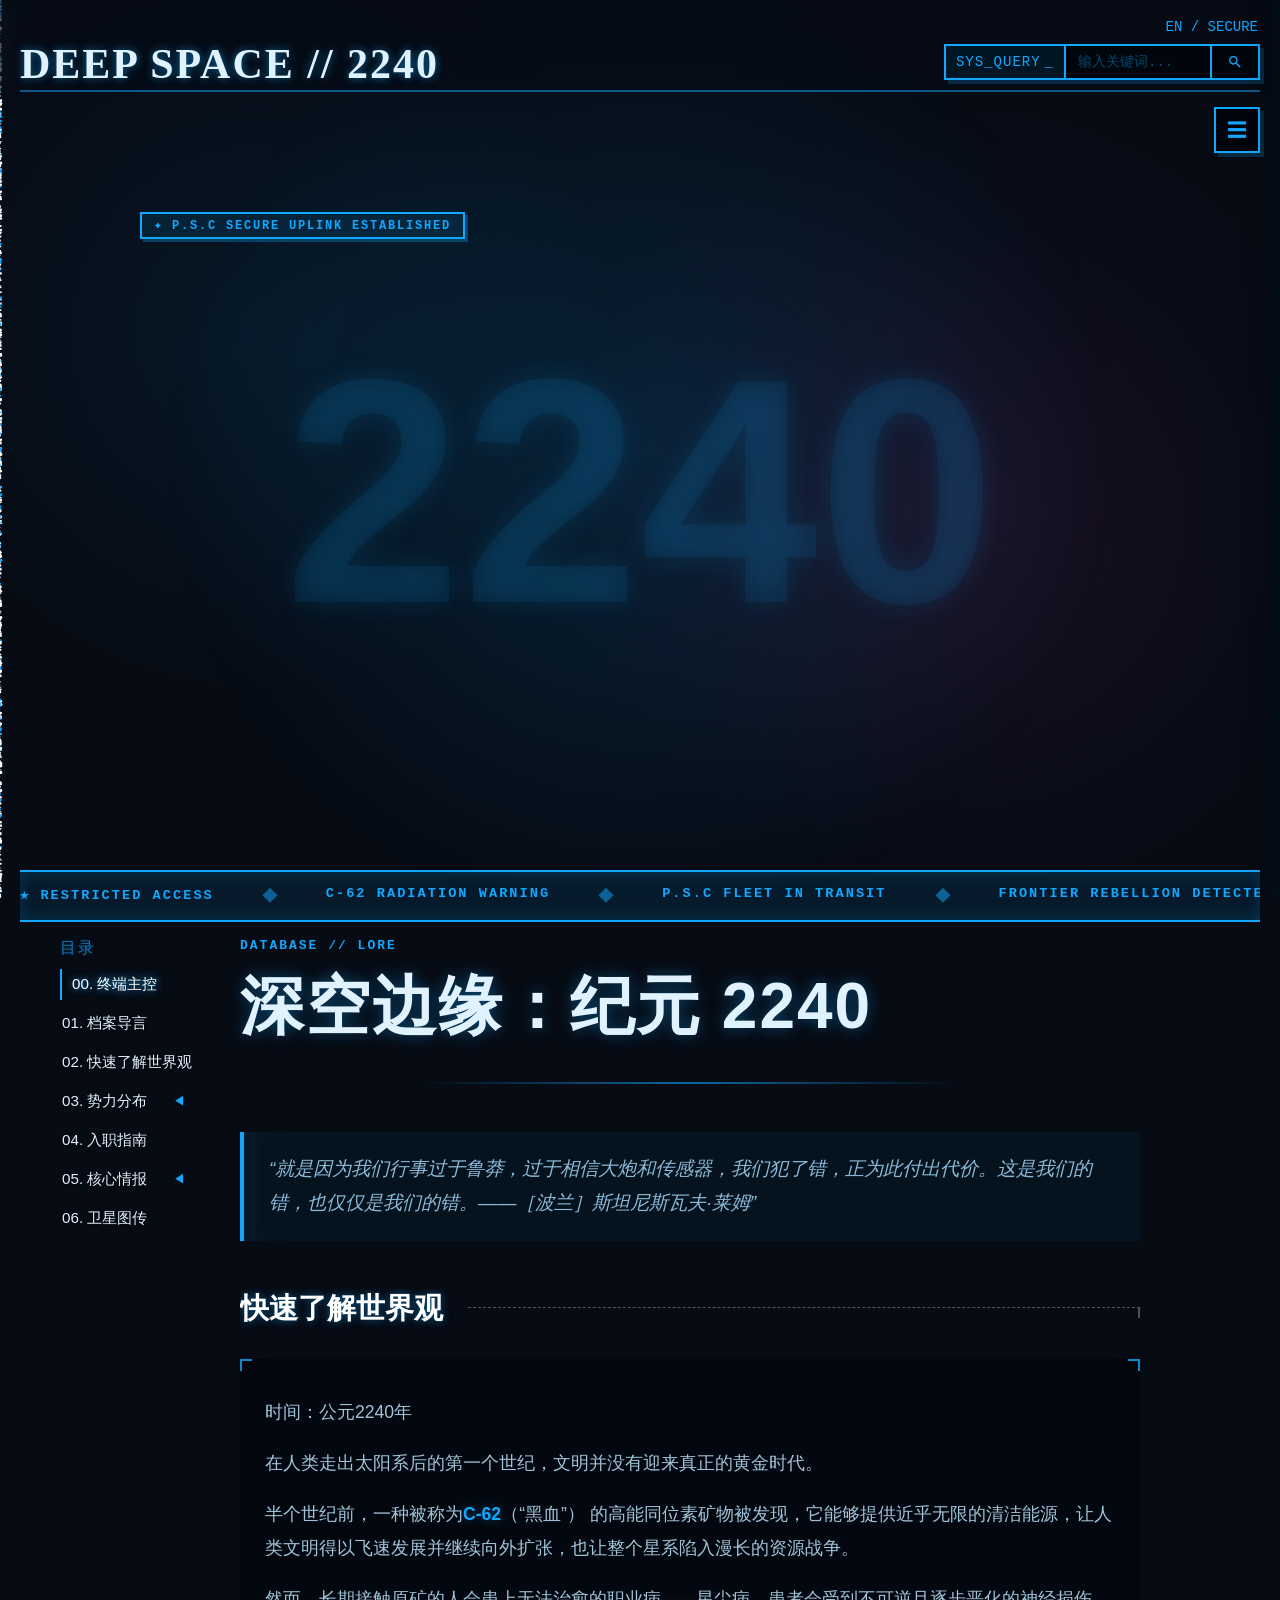
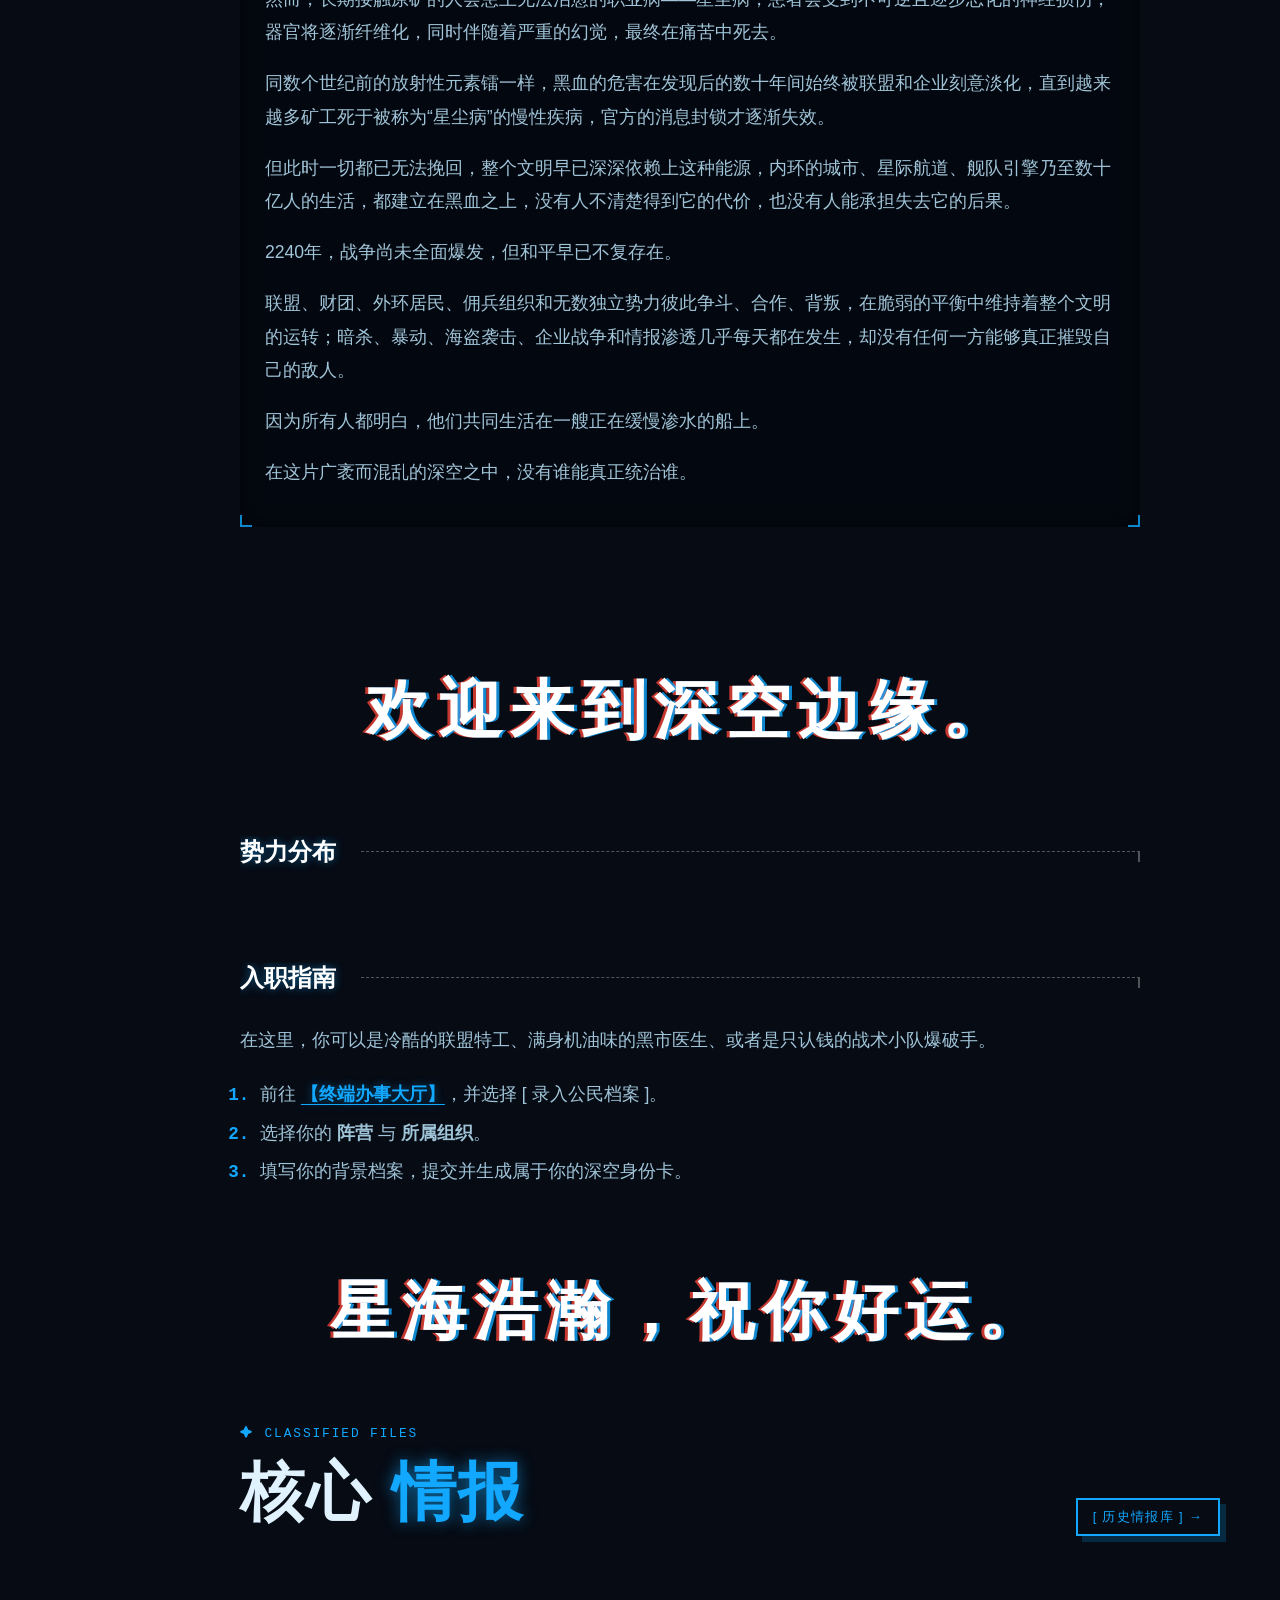
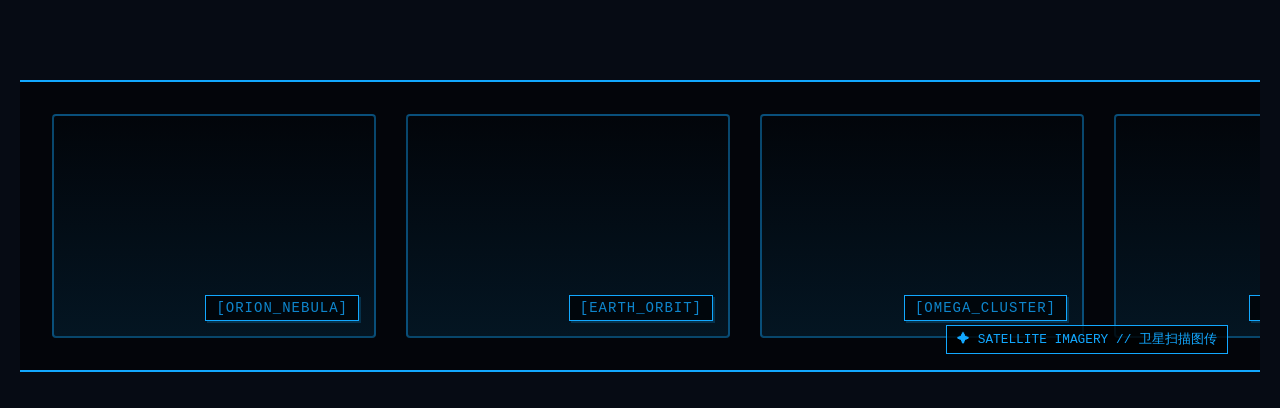
==== LagrangeBlindSpot.html @ 870eea3a "Update LagrangeBlindSpot.html" ====
<!DOCTYPE html>
<html lang="zh-CN">
<head>
    <meta charset="UTF-8">
    <meta name="viewport" content="width=device-width, initial-scale=1.0">
    <title>拉格朗日点盲区</title>

<link href="https://cdn.quilljs.com/1.3.6/quill.snow.css" rel="stylesheet">
<link href="https://cdnjs.cloudflare.com/ajax/libs/cropperjs/1.5.13/cropper.min.css" rel="stylesheet">



    <style>
        /* 基础页面设置（加入了科幻网格和径向渐变微光背景） */
        /* 基础页面设置 */
        body {
            background-color: #060b14; /* 极暗的深蓝兜底色 */
            /* 💥 删除了原本僵硬的线形网格背景 */
            
            color: #ffffff;
            font-family: "PingFang SC", "Microsoft YaHei", sans-serif;
            margin: 0;
            padding: 0;
            min-height: 100vh;
            box-sizing: border-box;
            position: relative;
            overflow-x: hidden; 
        }
        /* 💥 修复：限制右上角名字的最大宽度，防止挤破容器 */
        .nav-nickname {
            display: inline-block;
            max-width: 80px; /* 💥 电脑端从 120px 缩小到 80px，大约只显示 5 个中文字符 */
            overflow: hidden;
            text-overflow: ellipsis;
            white-space: nowrap;
            vertical-align: bottom;
        }
        @media (max-width: 768px) {
            .nav-nickname {
                max-width: 50px; /* 💥 手机端从 80px 缩小到 50px，大约只显示 3 个中文字符 */
            }
        }

        /* =========================================
           💥 全局动态弥散背景 (Pure CSS GPU Accelerated)
           ========================================= */
        .cyber-diffuse-bg {
            position: fixed;
            top: 0; left: 0; right: 0; bottom: 0;
            z-index: -10; /* 沉在最底层 */
            pointer-events: none; /* 防止阻挡点击 */
            overflow: hidden;
            background-color: #060b14; 
        }

        /* 弥散光球 1：赛博蓝 (左上角游走) */
        .cyber-diffuse-bg::before {
            content: '';
            position: absolute;
            top: -20%; left: -20%;
            width: 80vmax; height: 80vmax;
            /* 💥 亮度下调：0.15 -> 0.08，边缘收窄：60% -> 50% */
            background: radial-gradient(circle, rgba(18, 168, 255, 0.08) 0%, transparent 50%);
            animation: diffuse-float 8s ease-in-out infinite alternate;
        }

        /* 弥散光球 2：霓虹紫 (右下角游走) */
        .cyber-diffuse-bg::after {
            content: '';
            position: absolute;
            bottom: -20%; right: -20%;
            width: 90vmax; height: 90vmax;
            /* 💥 亮度下调：0.12 -> 0.06，边缘收窄：60% -> 50% */
            background: radial-gradient(circle, rgba(224, 64, 251, 0.06) 0%, transparent 50%);
            animation: diffuse-float-reverse 10s ease-in-out infinite alternate;
        }

        /* 弥散光球 3：警告红 (右上角游走) */
        .cyber-diffuse-orb {
            position: absolute;
            top: 10%; right: -10%;
            width: 70vmax; height: 70vmax;
            /* 💥 亮度下调：0.08 -> 0.04，边缘收窄：60% -> 50% */
            background: radial-gradient(circle, rgba(244, 67, 54, 0.04) 0%, transparent 50%);
            animation: diffuse-float-3 12s ease-in-out infinite alternate;
        }

        /* --- 💥 加速与大范围漂浮动画 --- */
        @keyframes diffuse-float {
            0% { transform: translate(0, 0) scale(1); }
            /* 扩大了 vw 和 vh 的位移距离，并且放大了 scale 缩放 */
            50% { transform: translate(25vw, 15vh) scale(1.3); }
            100% { transform: translate(-10vw, 30vh) scale(0.9); }
        }
        @keyframes diffuse-float-reverse {
            0% { transform: translate(0, 0) scale(1); }
            50% { transform: translate(-30vw, -15vh) scale(1.2); }
            100% { transform: translate(20vw, -25vh) scale(1.4); }
        }
        @keyframes diffuse-float-3 {
            0% { transform: translate(0, 0) scale(0.8); }
            50% { transform: translate(-40vw, 30vh) scale(1.5); }
            100% { transform: translate(-15vw, -20vh) scale(1.1); }
        }



        /* 💥 2. 修改：原本的 header */
        .header {
            display: flex;
            justify-content: space-between; 
            align-items: flex-end; 
            border-bottom: 2px solid rgba(18, 168, 255, 0.5);
            padding-bottom: 10px;
            margin-bottom: 0; 
        }

        /* 这是电脑端的发光标题！千万不要删掉它的字体和发光特效 */
        .group-name {
            font-size: 24px;
            font-weight: bold;
            letter-spacing: 2px;
            font-family: "Impact", "Kaiti", "STKaiti", serif;
            color: #e0f2fe;
            text-shadow: 0 0 8px rgba(18,168,255,0.6);
        }

        .header-right {
            display: flex;
            flex-direction: column;
            align-items: flex-end;  
            gap: 5px;
        }

        /* 💥 修改：右上角身份状态栏 (拆分文本与按钮) */
        .lang-text {
            font-size: 14px;
            line-height: 1;
            padding-right: 2px;
            color: #12a8ff; 
            font-family: monospace;
            display: flex;
            align-items: center;
            gap: 10px; /* 文字和按钮之间的间距 */
        }

        /* 身份文本：允许选中，且点一下自动全选！ */
        .op-key-text {
            cursor: text;
            user-select: all; /* 💥 黑科技：鼠标点一下，整段文字自动高亮选中，直接 Ctrl+C 即可 */
            -webkit-user-select: all;
        }

        /* 专属注销按钮 */
        .logout-btn {
            cursor: pointer;
            color: #12a8ff;
            transition: all 0.2s;
            font-weight: bold;
        }

        /* 悬停时变红发光 */
        .logout-btn:hover {
            color: #f44336;
            text-shadow: 0 0 8px rgba(244, 67, 54, 0.6);
        }

        /* 💥 1. 修改：顶部导航栏包装盒 (提升通透感) */
        .top-nav-wrapper {
            position: sticky;
            top: 0;
            z-index: 85;
            
            /* 💥 重点：把透明度从 0.85 降到了 0.4，颜色稍微带一点点极暗的蓝 */
            background: rgba(6, 11, 20, 0.4); 
            
            /* 模糊度稍微加大到 15px，保证背景变透明后，透上来的文字会被完美糊掉，不影响标题阅读 */
            backdrop-filter: blur(15px);
            -webkit-backdrop-filter: blur(15px);
            
            margin: -20px -20px 20px -20px; 
            padding: 20px 20px 0 20px; 
        }

        /* =========================================
           战术搜索终端 (Cyber-Brutalism Search Bar)
           ========================================= */
        .search-group {
            display: flex;
            align-items: stretch; /* 让内部元素等高 */
            background: rgba(0, 5, 10, 0.8);
            border: 2px solid #12a8ff;
            /* 粗野主义硬边阴影 */
            box-shadow: 4px 4px 0 rgba(18, 168, 255, 0.2);
            transition: all 0.3s cubic-bezier(0.4, 0, 0.2, 1);
            position: relative;
            margin-top: 5px;
        }

        /* 当输入框被点击聚焦时，整个搜索框产生物理按压/浮起感 */
        .search-group:focus-within {
            box-shadow: 6px 6px 0 rgba(18, 168, 255, 0.6);
            transform: translate(-2px, -2px);
            border-color: #e0f2fe;
        }

        /* 终端命令行前缀 */
        .search-prefix {
            display: flex;
            align-items: center;
            padding: 0 10px;
            background: rgba(18, 168, 255, 0.1);
            color: #12a8ff;
            font-family: "Impact", monospace;
            font-size: 14px;
            letter-spacing: 1px;
            border-right: 2px solid #12a8ff;
            user-select: none;
        }

        /* 闪烁的光标特效 */
        .blink-cursor {
            animation: blink 1s step-end infinite;
            margin-left: 4px;
        }
        @keyframes blink { 50% { opacity: 0; } }

        /* 输入框本体 */
        .search-input {
            background: transparent;
            border: none;
            color: #e0f2fe;
            width: 120px; /* 默认宽度 */
            padding: 8px 12px;
            font-family: monospace;
            font-size: 14px;
            outline: none;
            transition: width 0.4s cubic-bezier(0.4, 0, 0.2, 1);
        }

        .search-input::placeholder {
            color: rgba(18, 168, 255, 0.4);
        }

        /* 核心交互：聚焦时输入框自动伸长，展现出“准备录入”的战术感 */
        .search-input:focus {
            width: 220px; 
        }

        /* 搜索按钮 */
        .search-btn {
            background: transparent;
            border: none;
            border-left: 2px solid #12a8ff;
            color: #12a8ff;
            display: flex;
            align-items: center;
            gap: 6px;
            padding: 0 15px;
            cursor: pointer;
            font-family: "Impact", sans-serif;
            font-size: 14px;
            letter-spacing: 1px;
            transition: all 0.2s;
        }

        .search-btn svg {
            width: 16px;
            height: 16px;
            fill: #12a8ff;
            transition: transform 0.3s;
        }

        /* 悬浮时强烈的反色效果 */
        .search-btn:hover {
            background: #12a8ff;
            color: #060b14;
        }

        .search-btn:hover svg {
            fill: #060b14;
            transform: scale(1.1) rotate(90deg); /* 图标微动效 */
        }

        /* ─── 搜索报错时的红光警报状态 ─── */
        .search-error {
            border-color: #f44336 !important;
            box-shadow: 4px 4px 0 rgba(244, 67, 54, 0.5) !important;
            animation: shake 0.4s ease-in-out;
        }
        .search-error .search-prefix {
            background: rgba(244, 67, 54, 0.1);
            color: #f44336;
            border-right-color: #f44336;
        }
        .search-error .search-btn {
            border-left-color: #f44336;
            color: #f44336;
        }
        .search-error .search-btn svg { fill: #f44336; }

        /* 💥 3. 修改：方形悬浮菜单按钮 */
        .floating-menu-btn {
            position: absolute;
            top: calc(100% + 15px); /* 悬浮在毛玻璃下方 15px 处 */
            right: 20px; /* 和搜索框完美右对齐 */
            width: 42px;
            height: 42px;
            background: rgba(0, 5, 10, 0.85);
            border: 2px solid #12a8ff;
            color: #12a8ff;
            font-size: 20px;
            display: flex;
            justify-content: center;
            align-items: center;
            cursor: pointer;
            backdrop-filter: blur(8px);
            /* 粗野主义硬边阴影，和上面的搜索框保持统一风格！ */
            box-shadow: 4px 4px 0 rgba(18, 168, 255, 0.2);
            transition: all 0.2s cubic-bezier(0.4, 0, 0.2, 1);
        }

        /* 悬停时的物理按压感 */
        .floating-menu-btn:hover {
            background: #12a8ff;
            color: #060b14;
            transform: translate(-2px, -2px);
            box-shadow: 6px 6px 0 rgba(18, 168, 255, 0.6);
        }

        /* ─── 战术下拉检索菜单 ─── */
        .search-dropdown {
            position: absolute;
            top: calc(100% + 10px); /* 位于搜索框正下方 */
            right: 0; /* 右对齐 */
            width: 320px;
            background: rgba(0, 5, 10, 0.95);
            border: 2px solid #12a8ff;
            box-shadow: 6px 6px 0 rgba(18, 168, 255, 0.3);
            backdrop-filter: blur(10px);
            z-index: 1000;
            display: none; /* 默认隐藏 */
            flex-direction: column;
            max-height: 350px;
            overflow-y: auto;
        }

        /* 激活时显示并带有下拉动画 */
        .search-dropdown.active {
            display: flex;
            animation: slideDown 0.2s cubic-bezier(0.4, 0, 0.2, 1);
        }

        @keyframes slideDown {
            from { opacity: 0; transform: translateY(-10px); }
            to { opacity: 1; transform: translateY(0); }
        }

        /* 下拉菜单项 */
        .dropdown-item {
            padding: 12px 15px;
            border-bottom: 1px solid rgba(18, 168, 255, 0.2);
            cursor: pointer;
            display: flex;
            flex-direction: column;
            gap: 5px;
            transition: all 0.2s;
            position: relative;
            overflow: hidden;
            flex-shrink: 0; /* 💥 核心修复：防止搜索结果过多时被强行挤压高度 */
        }

        .dropdown-item:last-child {
            border-bottom: none;
        }

        /* 悬停时的战术锁定动效 */
        .dropdown-item:hover {
            background: rgba(18, 168, 255, 0.15);
            padding-left: 25px; /* 向右缩进 */
            border-left: 4px solid #12a8ff;
        }

        .dropdown-title {
            font-family: "PingFang SC", "Microsoft YaHei", sans-serif;
            font-size: 15px;
            font-weight: bold;
            color: #e0f2fe;
            text-shadow: 0 0 5px rgba(18,168,255,0.3);
        }

        .dropdown-tag {
            font-family: monospace;
            font-size: 12px;
            color: #12a8ff;
        }

        /* 自定义下拉框滚动条 */
        .search-dropdown::-webkit-scrollbar { width: 6px; }
        .search-dropdown::-webkit-scrollbar-track { background: rgba(0,0,0,0.5); }
        .search-dropdown::-webkit-scrollbar-thumb { background: #12a8ff; }

        /* --- 核心控制：界面的显示与隐藏 --- */
        .view-panel {
            display: none; 
            flex-grow: 1;
            animation: fadeIn 0.3s ease-in-out;
            
            /* 侧边栏打开时的后推过渡动画 */
            transition: transform 0.4s cubic-bezier(0.22, 1, 0.36, 1), opacity 0.4s ease;
            transform-origin: top center; 
            
            /* 💥 修复：删掉 backface-visibility 和 transform-style */
            /* 彻底解除层叠上下文结界，让手机端悬浮球逃出来！ */
        }

        /* 🔷 科幻解密加载动画 */
@keyframes scanline {
    0% { top: -10%; }
    100% { top: 110%; }
}
@keyframes glitch-flash {
    0%, 100% { opacity: 1; clip-path: none; }
    20% { opacity: 0.7; clip-path: inset(30% 0 50% 0); transform: translateX(-4px); }
    40% { opacity: 0.9; clip-path: inset(60% 0 10% 0); transform: translateX(4px); }
    60% { opacity: 0.6; clip-path: inset(10% 0 70% 0); transform: translateX(-2px); }
    80% { opacity: 1; clip-path: none; transform: translateX(0); }
}
@keyframes decode-in {
    0%   { opacity: 0; transform: translateY(18px) scaleY(1.04); filter: blur(6px) brightness(2); }
    40%  { opacity: 0.7; filter: blur(1px) brightness(1.3); }
    100% { opacity: 1; transform: translateY(0) scaleY(1); filter: blur(0) brightness(1); }
}
#article-decode-overlay {
    position: fixed;
    inset: 0;
    z-index: 200;
    background: #060b14;
    display: flex;
    flex-direction: column;
    align-items: center;
    justify-content: center;
    pointer-events: none;
    opacity: 0;
    transition: opacity 0.25s ease;
}
#article-decode-overlay.visible {
    opacity: 1;
    pointer-events: all;
}
#article-decode-overlay .decode-bar {
    width: 280px;
    height: 2px;
    background: rgba(18,168,255,0.15);
    margin-top: 28px;
    position: relative;
    overflow: hidden;
}
#article-decode-overlay .decode-bar::after {
    content: '';
    position: absolute;
    left: 0; top: 0; height: 100%;
    width: 60%;
    background: linear-gradient(90deg, transparent, #12a8ff, transparent);
    animation: ticker-scroll 0.9s linear infinite;
}
#article-decode-overlay .decode-label {
    font-family: monospace;
    font-size: 13px;
    color: #12a8ff;
    letter-spacing: 3px;
    margin-top: 16px;
    animation: blink 1s step-end infinite;
}
#article-decode-overlay .decode-title-ghost {
    font-family: "Impact", sans-serif;
    font-size: clamp(1.5rem, 4vw, 2.8rem);
    color: #12a8ff;
    letter-spacing: 3px;
    text-transform: uppercase;
    text-shadow: 0 0 20px #12a8ff;
    animation: glitch-flash 0.6s steps(1) infinite;
    max-width: 80vw;
    text-align: center;
    word-break: break-all;
}
#articleView.active .article-page-content,
#logReaderView.active #logReaderContent {
    animation: decode-in 0.5s cubic-bezier(0.22,1,0.36,1) both;
}

       /* 统一所有视图面板的布局，防止内部元素（如3D隧道）被挤压 */
        .view-panel.active {
            display: block; 
            width: 100%;
        }

        /* 主界面文字 */
        .vertical-text {
            writing-mode: vertical-rl; 
            text-orientation: upright; 
            font-size: 56px;
            font-family: "Kaiti", "STKaiti", serif; 
            letter-spacing: 15px; 
            text-shadow: 0 0 15px rgba(18,168,255,0.6);
        }

        .placeholder-text {
            width: 100%;
            text-align: center;
        }
        
        /* ！！！原作者亮亮的科幻发光字体样式！！！ */
        .neon-title {
            font-family: "Impact", "Arial Black", sans-serif;
            font-size: 32px;
            color: #ffffff;
            margin: 0 0 10px 0;
            letter-spacing: 2px;
            text-transform: uppercase;
            /* 核心发光特效 */
            text-shadow: 
                0 0 5px #fff,
                0 0 10px #12a8ff,
                0 0 20px #12a8ff,
                0 0 40px #12a8ff,
                0 0 80px #12a8ff;
        }

        .placeholder-text h3 {
            color: #12a8ff;
            letter-spacing: 2px;
        }
        .placeholder-text p {
            color: #8bb9d6;
            font-size: 14px;
        }

        

.wiki-list {
    list-style: none;
    padding: 0;
    margin: 0;
    display: flex;
    flex-direction: column;
    gap: 4px;
}

/* 统一按钮基础样式 */
.wiki-item-btn {
    background: rgba(18,168,255,0.05);
    border: 1px solid rgba(18,168,255,0.4);
    color: #12a8ff;
    padding: 12px 15px;
    text-align: left;
    font-size: 20px;
    border-radius: 0;
    cursor: pointer;
    transition: all 0.25s ease;
    width: 100%;
    font-family: "PingFang SC", sans-serif;
    letter-spacing: 1px;
    position: relative;
    overflow: hidden;
}
.wiki-item-btn::after {
    content: '';
    position: absolute;
    left: 0; top: 0;
    width: 0; height: 100%;
    background: rgba(18,168,255,0.08);
    transition: width 0.3s ease;
    z-index: 0;
}
.wiki-item-btn:hover::after { width: 100%; }
.wiki-item-btn:hover {
    background-color: rgba(18,168,255,0.15);
    box-shadow: 0 0 12px rgba(18,168,255,0.4), inset 0 0 8px rgba(18,168,255,0.05);
    border-color: #12a8ff;
    text-shadow: 0 0 8px rgba(18,168,255,0.9);
    letter-spacing: 2px;
}

/* 各导航项颜色主题 */
.wiki-item-btn[data-target="mainView"]    { --nav-color: #12a8ff; }
.wiki-item-btn[data-target="worldView"]   { --nav-color: #12a8ff; }
.wiki-item-btn[data-target="storyView"]   { --nav-color: #e040fb; }
.wiki-item-btn[data-target="queueView"]   { --nav-color: #ffeb3b; }
.wiki-item-btn[data-target="logView"]     { --nav-color: #12a8ff; }
.wiki-item-btn[data-target="profileView"] { --nav-color: #00e5ff; }
.wiki-item-btn[data-target="forumView"]   { --nav-color: #4caf50; }
.wiki-item-btn[data-target="adminView"]   { --nav-color: #f44336; }


/* 管理员按钮顶部分隔 */
#adminMenuWrapper {
    margin-top: 20px;
    padding-top: 16px;
    border-top: 1px solid rgba(244,67,54,0.2);
}

        /* =========================================
           新版主界面 (赛博粗野主义风格参考 CLAY CLUB)
           ========================================= */
        #mainView.active {
            display: block; /* 覆盖原本的 flex */
            width: 100%;
            padding: 0;
        }

        /* ─── 1. HERO SECTION 英雄区 ─── */
        .hero-section {
            position: relative;
            min-height: 70vh;
            display: flex;
            flex-direction: column;
            justify-content: center;
            padding: 4rem 2rem;
            border-bottom: 2px solid #12a8ff;
            overflow: hidden;
        }

        .hero-content {
            position: relative;
            z-index: 3;
            max-width: 1000px;
            margin: 0 auto;
            width: 100%;
        }

        .hero-chip {
            display: inline-block;
            border: 2px solid #12a8ff;
            padding: 4px 12px;
            font-size: 0.75rem;
            font-family: monospace;
            font-weight: bold;
            letter-spacing: 0.15em;
            background: rgba(18, 168, 255, 0.1);
            color: #12a8ff;
            margin-bottom: 1.5rem;
            box-shadow: 3px 3px 0 rgba(18, 168, 255, 0.3);
        }

        .hero-title {
            font-family: "Impact", "Arial Black", sans-serif;
            font-size: clamp(3.5rem, 8vw, 7rem);
            line-height: 0.95;
            letter-spacing: 2px;
            margin: 0;
            text-transform: uppercase;
        }

        .hero-title .fill {
            display: block;
            color: #e0f2fe;
            text-shadow: 0 0 20px rgba(18, 168, 255, 0.6);
        }

        .hero-title .stroke {
            display: block;
            -webkit-text-stroke: 2px #12a8ff;
            color: transparent;
            text-shadow: none;
        }

        .hero-title .cyber-fill {
            display: block;
            color: #12a8ff;
            text-shadow: 0 0 10px #12a8ff;
        }

        .hero-sub {
            margin-top: 2rem;
            font-size: 1rem;
            max-width: 600px;
            line-height: 1.8;
            color: #8bb9d6;
            border-left: 3px solid #12a8ff;
            padding-left: 15px;
            background: linear-gradient(90deg, rgba(18,168,255,0.05), transparent);
        }

        .hero-actions {
            display: flex;
            gap: 1.5rem;
            margin-top: 2.5rem;
            flex-wrap: wrap;
        }

        /* 赛博粗野主义按钮 */
        .btn-primary, .btn-ghost {
            padding: 1rem 2rem;
            font-family: "Impact", sans-serif;
            font-size: 1rem;
            letter-spacing: 0.1em;
            cursor: pointer;
            transition: transform 0.15s, box-shadow 0.15s, background 0.15s;
            text-transform: uppercase;
        }

        .btn-primary {
            background: rgba(18, 168, 255, 0.2);
            color: #fff;
            border: 2px solid #12a8ff;
            /* 重点：硬边阴影取代模糊阴影 */
            box-shadow: 6px 6px 0 rgba(18, 168, 255, 0.5);
            text-shadow: 0 0 5px #12a8ff;
        }

        .btn-primary:hover {
            transform: translate(-3px, -3px);
            box-shadow: 9px 9px 0 rgba(18, 168, 255, 0.8);
            background: rgba(18, 168, 255, 0.4);
        }

        .btn-ghost {
            background: transparent;
            color: #12a8ff;
            border: 2px solid #12a8ff;
            box-shadow: 6px 6px 0 rgba(18, 168, 255, 0.2);
        }

        .btn-ghost:hover {
            background: rgba(18, 168, 255, 0.1);
            transform: translate(-3px, -3px);
            box-shadow: 9px 9px 0 rgba(18, 168, 255, 0.5);
        }

        /* ─── 2. 无缝滚动横幅 TICKER ─── */
        .ticker {
            background: rgba(18, 168, 255, 0.1);
            color: #12a8ff;
            border-bottom: 2px solid #12a8ff;
            padding: 0.8rem 0;
            overflow: hidden;
            white-space: nowrap;
            position: relative;
            box-shadow: inset 0 0 15px rgba(18,168,255,0.2);
        }

        .ticker-inner {
            display: inline-flex;
            gap: 3rem;
            animation: ticker-scroll 20s linear infinite;
        }

        .ticker-item {
            font-family: monospace;
            font-size: 0.85rem;
            font-weight: bold;
            letter-spacing: 0.15em;
        }

        .ticker-sep { opacity: 0.5; }

        @keyframes ticker-scroll {
            from { transform: translateX(0); }
            to { transform: translateX(-50%); }
        }

        /* ─── 3. 情报网格区 INTEL GRID ─── */
        .intel-section {
    padding: 1rem 2rem 4rem 2rem; /* 上1rem，左右2rem，下4rem */
    max-width: 1200px;
    margin: 0 auto;
}

        .section-header { margin-bottom: 3rem; }
        
        .section-label {
            font-size: 0.8rem;
            font-family: monospace;
            color: #12a8ff;
            letter-spacing: 0.15em;
            margin-bottom: 0.5rem;
        }

        .section-title {
            font-family: "Impact", sans-serif;
            font-size: clamp(2.5rem, 5vw, 4rem);
            margin: 0;
            color: #e0f2fe;
            letter-spacing: 2px;
        }

        .section-title .accent {
            color: #12a8ff;
            text-shadow: 0 0 15px rgba(18,168,255,0.6);
        }

        .intel-grid {
            display: grid;
            /* 把最小宽度从 280px 缩小到 240px，让它们更容易挤进同一行 */
            grid-template-columns: repeat(auto-fill, minmax(240px, 1fr));
            gap: 25px; 
        }

        /* 赛博粗野主义卡片 */
        .intel-card {
            background: rgba(0, 5, 10, 0.8);
            border: 2px solid #12a8ff;
            padding: 2rem;
            position: relative;
            cursor: crosshair;
            transition: transform 0.15s, box-shadow 0.15s, background 0.15s;
        }

        .intel-card:hover {
            transform: translate(-5px, -5px);
            /* 硬边阴影 */
            box-shadow: 8px 8px 0 rgba(18, 168, 255, 0.4);
            background: rgba(18, 168, 255, 0.05);
            z-index: 1;
        }

        /* 3. 全局悬停效果：保留物理错位感和内发光 (所有卡片通用) */
.intel-card:hover, .faction-card:hover, .plot-card:hover, .my-org-card:hover,
.intel-card.is-centered, .faction-card.is-centered { /* 👈 新增这两句 */
    transform: translate(-4px, -4px) !important; 
    box-shadow: 6px 6px 0 rgba(0, 0, 0, 0.6), inset 0 0 20px var(--theme-shadow) !important;
    z-index: 10;
}

        .card-icon {
            font-size: 2rem;
            margin-bottom: 1rem;
            display: block;
            filter: drop-shadow(0 0 5px #12a8ff);
        }

        .card-level {
            font-size: 0.7rem;
            font-family: monospace;
            color: #12a8ff;
            border: 1px solid #12a8ff;
            padding: 2px 8px;
            display: inline-block;
            margin-bottom: 1rem;
            background: rgba(18,168,255,0.1);
        }

        .card-name {
            font-family: "PingFang SC", "Microsoft YaHei", sans-serif;
            font-size: 1.3rem;
            color: #fff;
            margin: 0 0 1rem 0;
            text-shadow: 0 0 5px rgba(18,168,255,0.5);
        }

        .card-desc {
            font-size: 0.85rem;
            line-height: 1.7;
            color: #8bb9d6;
            margin-bottom: 2rem;
        }

        .card-meta {
            display: flex;
            justify-content: space-between;
            align-items: center;
            border-top: 1px dashed rgba(18,168,255,0.3);
            padding-top: 1rem;
        }

        .card-price {
            font-family: "Impact", sans-serif;
            font-size: 1.1rem;
            color: #e0f2fe;
            letter-spacing: 1px;
        }

        .card-duration {
            font-family: monospace;
            font-size: 0.7rem;
            color: #12a8ff;
        }

        /* ─── 横向拖拽画廊区 GALLERY STRIP ─── */
        .gallery-strip {
            position: relative;
            background: rgba(0,0,0,0.5);
            border-top: 2px solid #12a8ff;
            border-bottom: 2px solid #12a8ff;
            overflow: hidden;
            margin-top: 2rem;
        }

        .gallery-caption {
            position: absolute;
            bottom: 1rem;
            right: 2rem;
            font-family: monospace;
            font-size: 0.8rem;
            color: #12a8ff;
            z-index: 5;
            background: rgba(0,0,0,0.8);
            padding: 5px 10px;
            border: 1px solid #12a8ff;
        }

        .gallery-item {
            flex: 1 0 320px; /* 自动拉伸填满屏幕 */
            max-width: 500px; /* 限制最大宽度，防止屏幕太大时拉得太长 */
            height: 220px;
            border: 2px solid rgba(18, 168, 255, 0.4);
            position: relative; /* 💥 核心：改为相对定位，方便内部文字绝对定位 */
            font-family: monospace;
            color: rgba(18,168,255,0.8);
            user-select: none;
            transition: all 0.3s ease;
            border-radius: 4px;
            overflow: hidden; /* 确保背景放大时不会溢出边框 */
        }
        
        .gallery-item:hover {
            border-color: #12a8ff;
            box-shadow: 0 0 20px rgba(18, 168, 255, 0.4), inset 0 0 40px rgba(18,168,255,0.6);
            background-size: 110% !important; /* 悬停时背景微微放大 */
        }

        /* 💥 新增：右下角专属的文字标签样式 */
        .gallery-item-label {
            position: absolute;
            bottom: 15px; /* 距离底部 15px */
            right: 15px;  /* 距离右侧 15px */
            background: rgba(0, 5, 10, 0.85); /* 给文字加个深色底，防止看不清 */
            padding: 4px 10px;
            border: 1px solid #12a8ff;
            font-size: 14px;
            letter-spacing: 1px;
            box-shadow: 2px 2px 0 rgba(18, 168, 255, 0.2); /* 粗野主义小阴影 */
            transition: all 0.3s ease;
            backdrop-filter: blur(4px);
        }

        /* 鼠标悬停在图片上时，右下角的标签会反色高亮 */
        .gallery-item:hover .gallery-item-label {
            background: #12a8ff;
            color: #060b14;
            box-shadow: 4px 4px 0 rgba(18, 168, 255, 0.4);
        }

        /* ─── 横向拖拽情报流 (GALLERY DRAG SCROLL) ─── */
        .gallery-wrapper {
            width: 100%;
            overflow: hidden; /* 隐藏原生滚动条 */
            position: relative;
        }

        .article-grid {
            display: flex;
            gap: 20px;
            overflow-x: auto;
            padding-bottom: 20px;
            cursor: grab; /* 提示可拖拽 */
            /* 隐藏滚动条但保留滚动功能 */
            scrollbar-width: none; 
            -ms-overflow-style: none; 
        }
        .article-grid::-webkit-scrollbar { display: none; }
        
        .article-grid.active {
            cursor: grabbing; /* 拖拽时的鼠标样式 */
        }

        .article-card {
            flex: 0 0 320px; /* 固定卡片宽度，不随屏幕挤压 */
            background: rgba(0, 0, 0, 0.5);
            border: 1px solid rgba(18, 168, 255, 0.2);
            border-radius: 6px;
            overflow: hidden;
            transition: filter 0.3s ease, border-color 0.3s ease;
            backdrop-filter: blur(4px);
            user-select: none; /* 防止拖拽时选中文本 */
        }

        /* 搜索框报错闪烁动画 */
        .search-error {
            border-color: #f44336 !important;
            background: rgba(244, 67, 54, 0.1) !important;
            color: #f44336 !important;
            animation: shake 0.4s ease-in-out;
        }

        @keyframes shake {
            0%, 100% { transform: translateX(0); }
            25% { transform: translateX(-5px); }
            75% { transform: translateX(5px); }
        }

        /* 文章卡片的头图（带扫描线特效） */
        .card-img {
            height: 160px;
            display: flex;
            align-items: center;
            justify-content: center;
            color: rgba(18,168,255,0.5);
            font-family: monospace;
            font-size: 14px;
            letter-spacing: 2px;
            border-bottom: 1px solid rgba(18, 168, 255, 0.2);
            position: relative;
        }
        
        /* 预设三种不同的占位图纹理，之后可换成真实图片 */
        .placeholder-a { background: repeating-linear-gradient(45deg, rgba(18,168,255,0.05), rgba(18,168,255,0.05) 10px, transparent 10px, transparent 20px); }
        .placeholder-b { background: radial-gradient(circle, rgba(18,168,255,0.1) 10%, transparent 10%), radial-gradient(circle, rgba(18,168,255,0.1) 10%, transparent 10%); background-size: 20px 20px; background-position: 0 0, 10px 10px; }
        .placeholder-c { background: linear-gradient(0deg, rgba(18,168,255,0.1) 1px, transparent 1px); background-size: 100% 20px; }

        .card-content {
            padding: 20px;
            display: flex;
            flex-direction: column;
        }

        .card-tag {
            color: #12a8ff;
            font-size: 12px;
            font-weight: bold;
            margin-bottom: 10px;
            font-family: monospace;
        }

        .card-title {
            margin: 0 0 10px 0;
            font-size: 18px;
            color: #e0f2fe;
            text-shadow: 0 0 5px rgba(18,168,255,0.3);
        }

        .card-desc {
            color: #8bb9d6;
            font-size: 13px;
            line-height: 1.6;
            margin: 0 0 20px 0;
            flex-grow: 1;
        }

        /* 文章卡片按钮 */
        .card-btn {
            background: transparent;
            color: #12a8ff;
            border: none;
            text-align: left;
            padding: 0;
            cursor: pointer;
            font-family: monospace;
            font-size: 14px;
            transition: 0.2s;
        }

        .card-btn:hover {
            color: #ffffff;
            text-shadow: 0 0 8px #12a8ff;
            padding-left: 5px; /* 悬停时有个向右的小滑移特效 */
        }

        /* --- HUD 工具样式 --- */
        .hud-controls {
            margin-top: 20px;
            display: flex;
            gap: 10px;
            flex-wrap: wrap;
            justify-content: center;
            background: rgba(0, 0, 0, 0.4);
            backdrop-filter: blur(4px);
            padding: 15px;
            border: 1px solid rgba(18, 168, 255, 0.3);
            border-radius: 8px;
            box-shadow: inset 0 0 20px rgba(18, 168, 255, 0.05);
        }

        .hud-btn {
            background: rgba(18,168,255,0.1);
            border: 1px solid #12a8ff;
            color: #12a8ff;
            padding: 8px 16px;
            cursor: pointer;
            border-radius: 4px;
            font-size: 14px;
            transition: 0.2s;
            text-shadow: 0 0 5px rgba(18,168,255,0.5);
        }
        .hud-btn:hover {
            background: rgba(18,168,255,0.3);
            box-shadow: 0 0 10px rgba(18,168,255,0.4);
        }

        .hud-input {
            background: rgba(0,0,0,0.6);
            border: 1px solid #12a8ff;
            color: #ffffff;
            padding: 8px;
            width: 100px;
            text-align: center;
            outline: none;
            border-radius: 4px;
            box-shadow: inset 0 0 5px rgba(18, 168, 255, 0.2);
        }

        #frame {
            margin-top: 30px;
            width: 100%;
            display: flex;
            justify-content: center;
            overflow: auto;
        }

        #frame svg {
            max-width: 100%;
            height: auto;
            /* 给生成的SVG卡片再加一点外发光，融入背景 */
            filter: drop-shadow(0 0 15px rgba(18,168,255,0.3));
        }

        /* --- 战术录入表单样式 --- */
        .system-notice {
            background: rgba(18, 168, 255, 0.05);
            border-left: 3px solid #12a8ff;
            padding: 12px 15px;
            margin-bottom: 30px;
            font-size: 13px;
            line-height: 1.6;
            color: #8bb9d6;
            border-radius: 0 4px 4px 0;
            box-shadow: inset 20px 0 30px -20px rgba(18, 168, 255, 0.1);
        }

        .notice-label {
            color: #12a8ff;
            font-weight: bold;
            font-family: monospace;
            display: block;
            margin-bottom: 4px;
        }

        .tactical-form {
            display: flex;
            flex-direction: column;
            gap: 20px;
        }

        .form-section-title {
            font-family: monospace;
            color: rgba(18, 168, 255, 0.6);
            border-bottom: 1px dashed rgba(18, 168, 255, 0.3);
            padding-bottom: 5px;
            margin-top: 10px;
            font-size: 14px;
            letter-spacing: 1px;
        }

        .form-grid {
            display: grid;
            grid-template-columns: 1fr 1fr;
            gap: 20px;
        }

        .form-grid-3 {
            display: grid;
            grid-template-columns: 1fr 1fr 1fr;
            gap: 20px;
        }

        .input-group {
            display: flex;
            flex-direction: column;
        }

        .full-width {
            grid-column: 1 / -1;
        }

        .input-group label {
            font-size: 12px;
            color: #8bb9d6;
            margin-bottom: 6px;
            font-family: "PingFang SC", monospace;
            letter-spacing: 1px;
        }

        .input-wrapper {
            position: relative;
            display: flex;
            align-items: flex-start;
            background: rgba(0, 0, 0, 0.4);
            border: 1px solid rgba(18, 168, 255, 0.3);
            border-radius: 4px;
            transition: 0.3s;
        }

        .input-wrapper:focus-within {
            border-color: #12a8ff;
            box-shadow: 0 0 10px rgba(18, 168, 255, 0.3), inset 0 0 10px rgba(18, 168, 255, 0.1);
        }

        .prefix {
            color: #12a8ff;
            font-family: monospace;
            padding: 10px 0 10px 10px;
            user-select: none;
        }

        /* 💥 人设表单旁边的帮助小按钮 💥 */
        .help-btn {
            color: #12a8ff;
            cursor: pointer;
            margin-left: 8px;
            font-family: monospace;
            font-size: 12px;
            transition: all 0.2s;
            opacity: 0.7;
            display: inline-block;
        }
        .help-btn:hover {
            color: #fff;
            opacity: 1;
            text-shadow: 0 0 8px #12a8ff;
            transform: scale(1.1);
        }

        /* =========================================
           表单输入控件核心样式 (修复白底问题)
           ========================================= */
        .tactical-form input,
        .tactical-form textarea,
        .tactical-form select {
            background: transparent !important; /* 强制背景透明 */
            border: none !important;            /* 去掉默认边框 */
            color: #ffffff;
            width: 100%;
            padding: 10px;
            font-family: "PingFang SC", monospace;
            font-size: 14px;
            outline: none;
            box-sizing: border-box;
        }

        /* 针对下拉菜单的专属设定 */
        .tactical-form select {
            cursor: pointer;
            appearance: none;         /* 隐藏掉原生的丑陋黑箭头 */
            -webkit-appearance: none;
        }

        /* 修复下拉框弹出的选项白底黑字问题 */
        .tactical-form select option {
            background: #060b14;      /* 深色底 */
            color: #12a8ff;           /* 赛博蓝字 */
            font-family: "PingFang SC", sans-serif;
        }

        .tactical-form select:disabled {
            color: rgba(139, 185, 214, 0.4);
            cursor: not-allowed;
        }

        /* 针对多行文本框的专属设定 (自动撑开版) */
        .tactical-form textarea {
            font-family: "PingFang SC", sans-serif;
            resize: none; /* 禁止右下角手动拉伸 */
            overflow: hidden; /* 隐藏原生滚动条，配合 JS 自动撑开 */
            line-height: 1.5;
            min-height: 41px; /* 保持单行时的基础高度 */
            word-break: break-all; /* 防止长串英文不换行 */
        }

        .tactical-form input::placeholder,
        .tactical-form textarea::placeholder {
            color: rgba(139, 185, 214, 0.4);
        }

        /* 下拉菜单右侧的科幻小蓝三角 */
        .select-wrapper {
            position: relative;
            flex-grow: 1;
        }
        .select-wrapper::after {
            content: "▼";
            position: absolute;
            right: 15px;
            top: 50%;
            transform: translateY(-50%);
            color: #12a8ff;
            font-size: 12px;
            pointer-events: none; /* 让鼠标穿透，点击三角也能展开菜单 */
        }

        .submit-btn {
    background: rgba(18, 168, 255, 0.1);
    border: 1px solid #12a8ff;
    color: #12a8ff;
    padding: 15px;
    margin-top: 10px;
    font-family: monospace;
    font-size: 16px;
    font-weight: bold;
    letter-spacing: 2px;
    cursor: pointer;
    transition: 0.3s;
    border-radius: 4px;
    box-sizing: border-box; /* 💥 修复：防止 padding 撑破容器 */
}

        .submit-btn:hover {
            background: rgba(18, 168, 255, 0.3);
            color: #ffffff;
            box-shadow: 0 0 15px rgba(18, 168, 255, 0.5);
            text-shadow: 0 0 5px #ffffff;
        }

        /* 💥 新增：下拉菜单的基础样式 */
        .tactical-form select {
            background: transparent;
            border: none;
            color: #ffffff;
            width: 100%;
            padding: 10px;
            font-family: "PingFang SC", monospace;
            font-size: 14px;
            outline: none;
            cursor: pointer;
            appearance: none; /* 隐藏原生箭头，后面我们用更科幻的代替 */
            -webkit-appearance: none;
        }

        /* 修复下拉选项在系统默认下的白底黑字，强制改为深色模式 */
        .tactical-form select option {
            background: #060b14;
            color: #12a8ff;
            font-family: "PingFang SC", sans-serif;
        }

        .tactical-form select:disabled {
            color: rgba(139, 185, 214, 0.4);
            cursor: not-allowed;
        }

        /* 给下拉菜单右侧加个科幻小箭头 */
        .select-wrapper {
            position: relative;
            flex-grow: 1;
        }
        .select-wrapper::after {
            content: "▼";
            position: absolute;
            right: 15px;
            top: 50%;
            transform: translateY(-50%);
            color: #12a8ff;
            font-size: 12px;
            pointer-events: none; /* 让鼠标穿透，不影响点击 */
        }

        /* =========================================
           环境特效：鼠标追光、粒子飘雪、点击涟漪
           ========================================= */
        
        /* 1. 鼠标追踪的朦胧光源（跟随 --mouse-x 和 --mouse-y） */
        body::before {
            content: "";
            position: fixed;
            top: 0; left: 0; right: 0; bottom: 0;
            background: radial-gradient(circle 600px at var(--mouse-x, 50%) var(--mouse-y, 50%), rgba(18, 168, 255, 0.15), transparent 80%);
            pointer-events: none; /* 确保光源不阻挡任何点击事件 */
            z-index: 1;
        }


        /* =========================================
           💥 视差像素星空背景 (深空防晕调校版)
           ========================================= */
        #stars-container {
            position: fixed;
            top: 0; left: 0; width: 100%; height: 100%;
            z-index: -5; 
            pointer-events: none;
            /* 💥 删掉这里的 overflow: hidden; 释放星空的边界 */
        }

        .star-layer {
            background: transparent;
            position: absolute;
            top: 0; left: 0;
        }

        /* 伪元素用于无缝循环衔接 */
        .star-layer::after {
            content: " ";
            position: absolute;
            top: 2000px;
            left: 0;
            background: transparent;
        }

        /* 远层小星尘 (最暗、最慢) */
        #stars-small {
            width: 1px; height: 1px;
            animation: animStar 300s linear infinite; 
            opacity: 0.4; 
        }
        /* 中层蓝星 */
        #stars-medium {
            width: 2px; height: 2px;
            animation: animStar 200s linear infinite;
            opacity: 0.6;
        }
        /* 近层大星 (最亮、稍微快一点点) */
        #stars-big {
            width: 3px; height: 3px;
            animation: animStar 150s linear infinite;
            opacity: 0.8;
        }

        /* 极慢的上升漂浮动画 */
        @keyframes animStar {
            from { transform: translateY(0px); }
            to { transform: translateY(-2000px); }
        }
        
        /* 3. 点击产生的雷达涟漪 */
        .radar-ping {
            position: absolute;
            border: 2px solid rgba(18, 168, 255, 0.8);
            border-radius: 50%;
            transform: translate(-50%, -50%);
            pointer-events: none;
            animation: ping 1s ease-out forwards;
            z-index: 9999; /* 确保波纹显示在最顶层 */
            box-shadow: 0 0 15px rgba(18, 168, 255, 0.4), inset 0 0 10px rgba(18, 168, 255, 0.2);
        }
        
        @keyframes ping {
            0% { width: 0; height: 0; opacity: 1; border-width: 3px; }
            100% { width: 120px; height: 120px; opacity: 0; border-width: 1px; }
        }

        /* =========================================
           3D 数据隧道系统样式 (Cyber-Brutalism 升级版)
           ========================================= */
        /* 1. 恢复 3D 屏幕撑满它的父容器 */
        .viewport-container {
            position: relative;
            width: 100%;           
            height: 450px;         
            background: #03060a;
            overflow: hidden;
            border: 2px solid #12a8ff;
            box-shadow: 8px 8px 0 rgba(18, 168, 255, 0.3), inset 0 0 50px rgba(0,0,0,0.8);
            margin-bottom: 40px;
            perspective: 800px;
            cursor: crosshair;
            /* 💥 修复：去掉 transform 的过渡，防止 3D 渲染降级变糊 */
            transition: box-shadow 0.2s;
        }

        .viewport-container:hover {
            /* 💥 修复：去掉 transform: translate(-2px, -2px); 彻底解决悬停变模糊的问题 */
            box-shadow: 10px 10px 0 rgba(18, 168, 255, 0.5), inset 0 0 50px rgba(0,0,0,0.8);
        }

        /* =========================================
           各视图独立布局控制 (主界面 mainView 保持原生 100% 全宽)
           ========================================= */

        /* 1. 世界观设定 (worldView) 独立控制 */
        #worldView {
            max-width: 1000px;
            margin: 0 auto;
        }

        /* 2. 人设填写卡 (createView) 独立控制 */
        #createView .archive-container {
            max-width: 800px; /* 表单太宽会很难看，800px 聚拢感更好 */
            margin: 0 auto;
        }

        /* 💥 新增：战术等候室 (queueView) 独立控制，限制和填写卡一样的舒适宽度 */
        #queueView .archive-container {
            max-width: 800px; 
            margin: 0 auto;
        }

        /* 3. 群友人设库 (logView) 独立控制 */
        #logView .archive-container {
            max-width: 1200px; /* 3D 数据隧道和公民列表需要大一点的空间，设为 1200px */
            margin: 0 auto;
        }

        .tunnel-hud {
            position: absolute;
            top: 15px; left: 15px;
            color: #12a8ff;
            font-family: monospace;
            font-size: 12px;
            z-index: 10;
            display: flex;
            flex-wrap: wrap;
            gap: 15px;
            text-shadow: 0 0 5px rgba(18,168,255,0.5);
            pointer-events: none;
        }

        #world {
            position: absolute;
            top: 50%; left: 50%;
            width: 0; height: 0;
            transform-style: preserve-3d;
        }

        .tunnel-item {
            position: absolute;
            transform-style: preserve-3d;
            top: 0; left: 0;
        }

        /* 巨大的赛博文字 (确保它不会阻挡鼠标点击) */
        .tunnel-text {
            font-size: 6rem;
            font-weight: 900;
            font-family: "Impact", "Arial Black", sans-serif;
            color: transparent;
            -webkit-text-stroke: 2px rgba(18,168,255,0.3);
            transform: translate(-50%, -50%);
            letter-spacing: 5px;
            pointer-events: none; /* 💥 重点：防止背景文字挡住卡片的点击 */
        }

        /* 浮动的档案卡片 */
        .tunnel-card {
            width: 260px;
            background: rgba(4, 22, 34, 0.7);
            border: 1px solid rgba(18,168,255,0.4);
            box-shadow: 0 0 15px rgba(18,168,255,0.2);
            backdrop-filter: blur(5px);
            padding: 15px;
            transform: translate(-50%, -50%);
            color: #8bb9d6;
            font-family: monospace;
            cursor: crosshair;
            /* 💥 新增：平滑的过渡动画 */
            transition: all 0.3s cubic-bezier(0.2, 1, 0.3, 1); 
        }

        /* 💥 新增：鼠标悬停时的高亮与放大特效 💥 */
        .tunnel-card:hover {
            border-color: #fff;
            box-shadow: 0 0 30px rgba(18,168,255,0.8), inset 0 0 20px rgba(18,168,255,0.4);
            transform: translate(-50%, -50%) scale(1.08); /* 微微放大 */
            background: rgba(4, 22, 34, 0.95);
            z-index: 10;
        }

        .tunnel-star {
            width: 2px; height: 2px;
            background: #12a8ff;
            border-radius: 50%;
            box-shadow: 0 0 8px #12a8ff;
        }

        /* 💥 3D 空间内的详情展开面板样式 💥 */
        .tunnel-detail-overlay {
            position: absolute;
            top: 0; left: 0; width: 100%; height: 100%;
            background: rgba(0, 5, 10, 0.85);
            backdrop-filter: blur(10px);
            z-index: 20;
            display: none; /* 默认隐藏 */
            flex-direction: column;
            padding: 40px;
            box-sizing: border-box;
            border: 2px solid #12a8ff;
            box-shadow: inset 0 0 80px rgba(18,168,255,0.3);
            color: #fff;
            /* 赛博展开动画 */
            animation: cyber-expand 0.4s cubic-bezier(0.2, 1, 0.3, 1) forwards;
            overflow-y: auto;
        }

        /* 💥 详情面板专属的赛博滚动条 💥 */
        .tunnel-detail-overlay::-webkit-scrollbar { 
            width: 6px; 
        }
        .tunnel-detail-overlay::-webkit-scrollbar-track { 
            background: rgba(0, 5, 10, 0.8); 
            border-left: 1px solid rgba(18,168,255,0.2); 
        }
        .tunnel-detail-overlay::-webkit-scrollbar-thumb { 
            background: #12a8ff; 
            box-shadow: 0 0 10px #12a8ff; 
        }

        /* 展开动画：从中心点向四周切开 */
        @keyframes cyber-expand {
            0% { clip-path: polygon(50% 50%, 50% 50%, 50% 50%, 50% 50%); opacity: 0; transform: scale(0.8); }
            100% { clip-path: polygon(0 0, 100% 0, 100% 100%, 0 100%); opacity: 1; transform: scale(1); }
        }

        /* 收起动画 */
        @keyframes cyber-collapse {
            0% { clip-path: polygon(0 0, 100% 0, 100% 100%, 0 100%); opacity: 1; transform: scale(1); }
            100% { clip-path: polygon(50% 50%, 50% 50%, 50% 50%, 50% 50%); opacity: 0; transform: scale(1.1); }
        }

        /* =========================================
           群友档案列表与详情面板样式
           ========================================= */
        .roster-grid {
            display: flex;
            flex-wrap: wrap;
            gap: 10px;
            margin-top: 15px;
        }

        .roster-btn {
            background: rgba(18, 168, 255, 0.1);
            border: 1px solid rgba(18, 168, 255, 0.4);
            color: #12a8ff;
            padding: 8px 15px;
            font-family: monospace;
            font-size: 14px;
            cursor: pointer;
            border-radius: 4px;
            transition: 0.2s;
        }

        .roster-btn:hover {
            background: rgba(18, 168, 255, 0.3);
            box-shadow: 0 0 10px rgba(18, 168, 255, 0.4);
            color: #fff;
        }

        .roster-detail {
            margin-top: 20px;
            background: rgba(0, 0, 0, 0.6);
            border: 1px solid #12a8ff;
            border-left: 4px solid #12a8ff;
            padding: 20px;
            border-radius: 4px;
            box-shadow: inset 0 0 20px rgba(18, 168, 255, 0.1);
            animation: fadeIn 0.3s ease;
        }

        .detail-header {
            display: flex;
            justify-content: space-between;
            align-items: center;
            border-bottom: 1px dashed rgba(18, 168, 255, 0.4);
            padding-bottom: 10px;
            margin-bottom: 15px;
        }

        .detail-header h3 {
            margin: 0;
            color: #e0f2fe;
            font-size: 20px;
            text-shadow: 0 0 8px rgba(18, 168, 255, 0.6);
        }

        .close-btn {
            background: transparent;
            border: none;
            color: #f44336;
            cursor: pointer;
            font-family: monospace;
            font-weight: bold;
        }

        .close-btn:hover { text-shadow: 0 0 5px #f44336; }

        .detail-item { font-size: 14px; color: #fff; margin-bottom: 10px; }
        .detail-lbl { color: #8bb9d6; font-family: monospace; margin-right: 5px; }

        .detail-text-block {
            margin-top: 15px;
            background: rgba(18, 168, 255, 0.05);
            padding: 10px;
            border-radius: 4px;
            font-size: 13px;
            line-height: 1.6;
            color: #e0f2fe;
            white-space: pre-wrap; /* 保留换行符 */
        }

        .delete-btn {
            margin-top: 15px;
            background: rgba(244, 67, 54, 0.1);
            border: 1px solid #f44336;
            color: #f44336;
            padding: 5px 10px;
            font-family: monospace;
            cursor: pointer;
            border-radius: 4px;
        }
        .delete-btn:hover { background: rgba(244, 67, 54, 0.3); }

        /* ─── 独立文章阅读弹窗 (Modal) ─── */
        .article-modal {
            position: fixed;
            top: 0; left: 0; width: 100%; height: 100%;
            background: rgba(0, 5, 10, 0.85);
            backdrop-filter: blur(8px);
            z-index: 9999;
            display: none; /* 默认隐藏 */
            justify-content: center;
            align-items: center;
            padding: 20px;
            box-sizing: border-box;
        }

        /* ─── 全屏文章阅读视图 (沉浸式全息文档风格) ─── */
        .article-page-container {
            width: 100%;
            max-width: 900px; /* 稍微收窄一点，最适合长文阅读的宽度 */
            margin: 0 auto;
            padding: 2rem 20px 5rem 20px;
            animation: fadeIn 0.4s ease-out;
        }

        .article-top-bar {
            display: flex;
            justify-content: space-between;
            align-items: center;
            margin-bottom: 2rem;
            border-bottom: 1px solid rgba(18, 168, 255, 0.3);
            padding-bottom: 1rem;
        }

        .article-sys-status {
            font-family: monospace;
            color: #12a8ff;
            font-size: 0.85rem;
            letter-spacing: 1px;
        }

        .article-page-header {
            text-align: center; /* 标题居中，更有正式档案的仪式感 */
            margin-bottom: 3rem;
        }

        .article-page-meta {
            display: inline-block;
            background: rgba(18, 168, 255, 0.1);
            border: 1px solid #12a8ff;
            color: #12a8ff;
            font-family: "Impact", monospace;
            font-size: 0.9rem;
            padding: 4px 15px;
            letter-spacing: 2px;
            margin-bottom: 1.5rem;
            border-radius: 2px;
        }

        .article-page-title {
            font-family: "Impact", "Microsoft YaHei", sans-serif;
            font-size: clamp(2rem, 5vw, 3.5rem);
            color: #e0f2fe;
            margin: 0;
            line-height: 1.2;
            letter-spacing: 2px;
            text-shadow: 0 0 15px rgba(18, 168, 255, 0.4);
        }

        .article-divider {
            height: 2px;
            width: 60%;
            margin: 2rem auto 0 auto;
            background: linear-gradient(90deg, transparent, #12a8ff, transparent);
            opacity: 0.6;
        }

        /* 💥 核心：统一官方文章与个人记录的阅读面板样式 */
        .article-page-content, .solo-log-content {
            font-family: "PingFang SC", "Microsoft YaHei", sans-serif;
            font-size: 1.1rem;
            line-height: 2;
            color: #a0c4d8; /* 柔和的灰蓝色，保护视力 */
            background: rgba(6, 11, 20, 0.85); /* 深色毛玻璃底 */
            border: 1px solid rgba(18, 168, 255, 0.2);
            border-top: 4px solid #12a8ff; /* 顶部赛博高光线 */
            padding: 3rem 4rem;
            border-radius: 4px;
            box-shadow: 0 10px 30px rgba(0,0,0,0.5), inset 0 0 20px rgba(18, 168, 255, 0.05);
            word-wrap: break-word;
        }

        /* 富文本内部排版优化 */
        .article-page-content p, .solo-log-content p { margin-bottom: 1.5em; }
        
        .article-page-content h1, .article-page-content h2, .article-page-content h3,
        .solo-log-content h1, .solo-log-content h2, .solo-log-content h3 {
            color: #e0f2fe;
            margin-top: 2em;
            margin-bottom: 1em;
            border-bottom: 1px dashed rgba(18, 168, 255, 0.3);
            padding-bottom: 0.5em;
            font-family: "PingFang SC", sans-serif;
            text-shadow: 0 0 8px rgba(18, 168, 255, 0.4);
        }

        .article-page-content img, .solo-log-content img {
            max-width: 100%;
            height: auto;
            border-radius: 4px;
            border: 1px solid rgba(18, 168, 255, 0.4);
            box-shadow: 0 0 15px rgba(18, 168, 255, 0.1);
            margin: 1.5em 0;
        }

        .article-page-content blockquote, .solo-log-content blockquote {
            border-left: 4px solid #12a8ff;
            background: rgba(18, 168, 255, 0.05);
            padding: 1em 1.5em;
            margin: 1.5em 0;
            color: #8bb9d6;
            font-style: italic;
        }

        /* 首字母下沉特效 (仅限第一段，防止破坏排版) */
        .article-page-content > p:first-of-type::first-letter {
            font-size: 3.5rem;
            color: #12a8ff;
            float: left;
            line-height: 0.8;
            margin-right: 12px;
            margin-top: 5px;
            font-family: "Impact", sans-serif;
            text-shadow: 0 0 10px rgba(18, 168, 255, 0.5);
        }

        .article-page-footer {
            margin-top: 3rem;
            text-align: center;
            font-family: monospace;
            color: rgba(18, 168, 255, 0.5);
            letter-spacing: 3px;
            border-top: 1px dashed rgba(18, 168, 255, 0.3);
            padding-top: 2rem;
        }

        /* =========================================
           定制版系统终端弹窗 (SysModal) - 赛博升级版
           ========================================= */
        .sys-modal-overlay {
            position: fixed; top: 0; left: 0; width: 100%; height: 100%;
            background: rgba(0, 5, 10, 0.85);
            backdrop-filter: blur(10px);
            z-index: 999999 !important; /* 💥 核心修复：提高层级，确保永远在最顶层 */
            display: none; 
            justify-content: center; align-items: center;
            opacity: 0; transition: opacity 0.3s ease;
        }
        
        .sys-modal-overlay.active {
            display: flex; opacity: 1;
        }

        /* 💥 弹窗关闭时的背景渐隐 💥 */
        .sys-modal-overlay.active.closing {
            opacity: 0;
        }

        .sys-modal-box {
            background: rgba(6, 11, 20, 0.95);
            border: 2px solid #12a8ff;
            box-shadow: 0 0 30px rgba(18, 168, 255, 0.3), inset 0 0 20px rgba(18, 168, 255, 0.1);
            width: 90%; max-width: 450px;
            padding: 25px;
            position: relative;
            overflow: hidden; /* 确保扫描线不跑出去 */
            /* 移除了原本的 transition，改用 animation */
        }

        /* 💥 弹窗本体的动态扫描线特效 💥 */
        .sys-modal-box::after {
            content: "";
            position: absolute;
            top: -50%; left: 0; width: 100%; height: 200%;
            background: linear-gradient(to bottom, transparent 48%, rgba(18, 168, 255, 0.15) 50%, transparent 52%);
            background-size: 100% 10px;
            animation: modal-scanline 4s linear infinite;
            pointer-events: none; /* 确保不阻挡鼠标点击 */
            z-index: 10;
        }

        @keyframes modal-scanline {
            0% { transform: translateY(0); }
            100% { transform: translateY(50%); }
        }

        /* 💥 展开时的赛博闪烁 (CRT 开启效果) 💥 */
        .sys-modal-overlay.active .sys-modal-box {
            animation: cyber-glitch-in 0.4s cubic-bezier(0.2, 1, 0.3, 1) forwards;
        }

        /* 💥 关闭时的赛博断电 (CRT 关闭效果) 💥 */
        .sys-modal-overlay.closing .sys-modal-box {
            animation: cyber-glitch-out 0.3s cubic-bezier(0.2, 1, 0.3, 1) forwards;
        }

        @keyframes cyber-glitch-in {
            0% { opacity: 0; transform: scale(0.95) translateY(20px); filter: contrast(2) brightness(2); clip-path: inset(50% 0 50% 0); }
            20% { opacity: 1; transform: scale(1.02) translateY(-5px); filter: contrast(1) brightness(1); clip-path: inset(10% 0 80% 0); }
            40% { opacity: 0.8; clip-path: inset(80% 0 10% 0); }
            60% { opacity: 1; transform: scale(0.98) translateY(2px); clip-path: inset(0 0 0 0); }
            80% { opacity: 0.9; }
            100% { opacity: 1; transform: scale(1) translateY(0); filter: none; clip-path: inset(0 0 0 0); }
        }

        @keyframes cyber-glitch-out {
            0% { opacity: 1; transform: scale(1); clip-path: inset(0 0 0 0); }
            40% { opacity: 0.8; transform: scale(1.05); filter: contrast(1.5) brightness(1.5); clip-path: inset(40% 0 40% 0); }
            100% { opacity: 0; transform: scale(0.9) translateY(-20px); clip-path: inset(50% 0 50% 0); }
        }

        .sys-modal-header {
            font-family: "Impact", monospace;
            color: #12a8ff;
            font-size: 18px;
            letter-spacing: 2px;
            border-bottom: 1px dashed rgba(18, 168, 255, 0.4);
            padding-bottom: 10px;
            margin-bottom: 15px;
            text-shadow: 0 0 8px rgba(18, 168, 255, 0.5);
        }

        .sys-modal-body {
            font-family: "PingFang SC", sans-serif;
            color: #e0f2fe;
            font-size: 14px;
            line-height: 1.6;
        }

        .sys-modal-actions {
            display: flex;
            justify-content: flex-end;
            gap: 15px;
            margin-top: 25px;
        }

        .sys-modal-btn {
            background: transparent;
            border: 1px solid #12a8ff;
            font-family: monospace;
            font-size: 14px;
            padding: 8px 15px;
            cursor: pointer;
            transition: all 0.2s;
        }

        .sys-modal-btn.confirm {
            background: rgba(18, 168, 255, 0.15);
            color: #12a8ff;
        }
        .sys-modal-btn.confirm:hover {
            background: #12a8ff; color: #060b14;
            box-shadow: 0 0 15px #12a8ff;
        }

        .sys-modal-btn.cancel {
            border-color: #f44336; color: #f44336;
        }
        .sys-modal-btn.cancel:hover {
            background: rgba(244, 67, 54, 0.15);
            box-shadow: 0 0 15px rgba(244, 67, 54, 0.5);
        }


        /* =========================================
           个人终端 (Profile View) 专属样式
           ========================================= */
        #profileView .archive-container {
            max-width: 900px;
            margin: 0 auto;
        }

        .profile-card {
            display: flex;
            gap: 30px;
            background: rgba(0, 5, 10, 0.8);
            border: 2px solid #12a8ff;
            padding: 30px;
            box-shadow: inset 0 0 30px rgba(18, 168, 255, 0.1), 0 0 15px rgba(18, 168, 255, 0.2);
            position: relative;
            overflow: hidden;
            transition: all 0.3s ease;
        }

        .profile-avatar-section {
            flex: 0 0 200px;
            display: flex;
            flex-direction: column;
            align-items: center;
            gap: 15px;
        }

        /* 赛博字符头像占位图 */
        .avatar-placeholder {
            width: 180px;
            height: 180px;
            border: 2px dashed #12a8ff;
            background: repeating-linear-gradient(45deg, rgba(18,168,255,0.05), rgba(18,168,255,0.05) 10px, transparent 10px, transparent 20px);
            display: flex;
            justify-content: center;
            align-items: center;
            font-size: 72px;
            color: rgba(18,168,255,0.8);
            font-family: "Impact", sans-serif;
            box-shadow: 0 0 20px rgba(18,168,255,0.2);
            position: relative;
            text-shadow: 0 0 15px rgba(18,168,255,0.8);
        }

        /* 头像扫描线特效 */
        .avatar-placeholder::after {
            content: '';
            position: absolute;
            top: 0; left: 0; right: 0; bottom: 0;
            background: linear-gradient(to bottom, transparent 50%, rgba(18,168,255,0.2) 51%);
            background-size: 100% 4px;
            pointer-events: none;
        }

        .profile-status-badge {
            padding: 8px 15px;
            font-family: monospace;
            font-weight: bold;
            letter-spacing: 1px;
            border: 1px solid;
            text-align: center;
            width: 100%;
            box-sizing: border-box;
            font-size: 14px;
        }

        /* 三种状态的颜色定义 */
        .status-approved { color: #4caf50; border-color: #4caf50; background: rgba(76, 175, 80, 0.1); box-shadow: 0 0 10px rgba(76, 175, 80, 0.3); }
        .status-pending { color: #ffeb3b; border-color: #ffeb3b; background: rgba(255, 235, 59, 0.1); box-shadow: 0 0 10px rgba(255, 235, 59, 0.3); }
        .status-rejected { color: #f44336; border-color: #f44336; background: rgba(244, 67, 54, 0.1); box-shadow: 0 0 10px rgba(244, 67, 54, 0.3); }

        .profile-details-section {
            flex: 1;
            display: flex;
            flex-direction: column;
            gap: 15px;
        }

        /* =========================================
           世界观资料库 (Cyber-Notion Style)
           ========================================= */
        .world-container {
            max-width: 900px;
            margin: 0 auto;
            padding: 2rem 20px 5rem 20px;
            animation: fadeIn 0.4s ease-out;
        }

        .world-header { margin-bottom: 3rem; }
        
        .world-meta { 
            font-family: monospace; 
            color: #12a8ff; 
            letter-spacing: 2px; 
            margin-bottom: 10px; 
            font-weight: bold;
        }
        
        .world-title { 
            font-family: "Impact", "Microsoft YaHei", sans-serif; 
            font-size: clamp(2.5rem, 5vw, 4rem); 
            color: #e0f2fe; 
            margin: 0; 
            text-shadow: 0 0 15px rgba(18,168,255,0.4); 
            letter-spacing: 2px; 
        }

        /* Notion 风格的引用块 (Callout) */
        .world-quote { 
            border-left: 4px solid #12a8ff; 
            background: rgba(18, 168, 255, 0.05); 
            padding: 20px 25px; 
            font-size: 1.2rem; 
            color: #8bb9d6; 
            font-style: italic; 
            margin-bottom: 3rem; 
            line-height: 1.8; 
            box-shadow: inset 20px 0 30px -20px rgba(18, 168, 255, 0.1);
        }

        .world-section { margin-bottom: 4rem; }
        .world-section:last-child { margin-bottom: 0; } /* ⬅️ 新增这一行 */
        
        .world-section-title { 
            font-size: 1.8rem; 
            color: #fff; 
            border-bottom: 1px dashed rgba(18,168,255,0.3); 
            padding-bottom: 10px; 
            margin-bottom: 20px; 
            display: flex; 
            align-items: center; 
            gap: 10px; 
            text-shadow: 0 0 8px rgba(18,168,255,0.5);
        }

        .world-text { 
            font-size: 1.1rem; 
            line-height: 1.9; 
            color: #a0c4d8; 
            margin-bottom: 1.5rem; 
            font-family: "PingFang SC", "Microsoft YaHei", sans-serif;
        }

        .world-highlight { 
            color: #12a8ff; 
            font-weight: bold; 
            text-shadow: 0 0 8px rgba(18,168,255,0.4); 
        }

        /* =========================================
           💥 赛博警戒卡片 V2 (硬核粗野主义升级版) 💥
           ========================================= */
        /* ── 警告卡片主体 ── */
.cyber-warning-card {
    position: relative;
    background: rgba(15, 2, 2, 0.92);
    border: 1px solid #f44336;
    border-left: 5px solid #f44336;
    padding: 0;
    width: 100%;
    max-width: 750px;
    margin: 30px auto 0 auto;
    box-sizing: border-box;
    border-radius: 0;
    overflow: hidden;
    clip-path: polygon(0 0, 100% 0, 100% calc(100% - 20px), calc(100% - 20px) 100%, 0 100%);
    animation: warning-flicker 4s infinite, warning-glitch-shift 7s infinite;
    box-shadow: 0 0 25px rgba(244,67,54,0.35), inset 0 0 30px rgba(244,67,54,0.08);
    overflow-anchor: none; /* 💥 新增：禁止浏览器自动干预滚动条，交由我们的 JS 精准控制 */
}

/* 幽灵水印 WARNING */
.cyber-warning-card::before {
    content: 'WARNING';
    position: absolute;
    top: 50%; left: 50%;
    transform: translate(-50%, -50%);
    font-family: "Impact", sans-serif;
    font-size: 110px;
    color: rgba(244, 67, 54, 0.05);
    pointer-events: none;
    z-index: 0;
    letter-spacing: 15px;
    animation: warning-glitch-shift 3s infinite;
}

/* 背景横线网格 */
.cyber-warning-card::after {
    content: '';
    position: absolute;
    top: 0; left: 0; width: 100%; height: 100%;
    background: repeating-linear-gradient(
        0deg, transparent, transparent 3px,
        rgba(244,67,54,0.04) 3px, rgba(244,67,54,0.04) 4px
    );
    pointer-events: none;
    z-index: 0;
}

/* 警戒斜线 */
.hazard-stripes {
    position: absolute;
    left: 0; width: 100%; height: 5px;
    background: repeating-linear-gradient(
        -45deg,
        #f44336, #f44336 6px,
        #1a0000 6px, #1a0000 12px
    );
    z-index: 5;
    animation: hazard-scroll 0.4s linear infinite;
    box-shadow: 0 0 10px rgba(244,67,54,0.9);
}
.hazard-stripes.top { top: 0; }
.hazard-stripes.bottom { bottom: 0; }

@keyframes hazard-scroll {
    0%   { background-position: 0 0; }
    100% { background-position: 16.97px 0; }
}

/* 扫描线 */
.warning-scanline {
    position: absolute;
    top: 0; left: 0; width: 100%; height: 2px;
    background: linear-gradient(90deg, transparent, #f44336 40%, #ff6b6b 50%, #f44336 60%, transparent);
    opacity: 0;
    z-index: 6;
    animation: warning-scan 2.5s linear infinite;
    pointer-events: none;
    box-shadow: 0 0 12px #f44336, 0 0 25px #f44336;
}
@keyframes warning-scan {
    0%   { top: 5px;  opacity: 0; }
    5%   { opacity: 1; }
    95%  { opacity: 1; }
    100% { top: calc(100% - 5px); opacity: 0; }
}

/* 故障位移 */
@keyframes warning-glitch-shift {
    0%, 89%, 100% { transform: none; clip-path: none; }
    90%  { transform: translateX(-3px); clip-path: inset(20% 0 60% 0); }
    91%  { transform: translateX(3px);  clip-path: inset(60% 0 10% 0); }
    92%  { transform: translateX(-2px); clip-path: inset(40% 0 40% 0); }
    93%  { transform: none; clip-path: none; }
}

/* 整体闪烁 */
@keyframes warning-flicker {
    0%,100% { opacity:1; box-shadow: 0 0 25px rgba(244,67,54,0.35), inset 0 0 30px rgba(244,67,54,0.08); }
    2%  { opacity: 0.6; box-shadow: none; }
    3%  { opacity: 1; box-shadow: 0 0 50px rgba(244,67,54,0.8), inset 0 0 50px rgba(244,67,54,0.3); }
    4%  { opacity: 0.3; }
    5%  { opacity: 1; }
    60% { box-shadow: 0 0 30px rgba(244,67,54,0.4); }
}

/* ── 头部区域（含倒计时栏）── */
.warning-top-bar {
    position: relative;
    z-index: 3;
    display: flex;
    align-items: center;
    justify-content: space-between;
    padding: 8px 20px;
    background: rgba(244,67,54,0.12);
    border-bottom: 1px solid rgba(244,67,54,0.4);
    margin-top: 5px;
}

.warning-header-text {
    position: relative;
    z-index: 2;
    color: #f44336;
    font-family: "Impact", monospace;
    font-size: 15px;
    letter-spacing: 2px;
    display: flex;
    align-items: center;
    gap: 8px;
    text-shadow: 0 0 10px rgba(244,67,54,1), 0 0 20px rgba(244,67,54,0.5);
}

/* 倒计时 */
.warning-countdown {
    font-family: monospace;
    font-size: 13px;
    color: #ff6b6b;
    letter-spacing: 2px;
    display: flex;
    align-items: center;
    gap: 6px;
    text-shadow: 0 0 8px #f44336;
    animation: warning-flicker 1.5s infinite;
}
.warning-countdown-digits {
    font-size: 16px;
    font-weight: bold;
    color: #fff;
    text-shadow: 0 0 10px #f44336, 0 0 20px #f44336;
    min-width: 70px;
    text-align: right;
}

/* 数字滚动条 */
.warning-stats-bar {
    position: relative;
    z-index: 3;
    display: flex;
    gap: 0;
    border-bottom: 1px solid rgba(244,67,54,0.25);
}
.warning-stat {
    flex: 1;
    padding: 7px 14px;
    border-right: 1px solid rgba(244,67,54,0.2);
    font-family: monospace;
    font-size: 11px;
    color: rgba(244,67,54,0.7);
    letter-spacing: 1px;
}
.warning-stat:last-child { border-right: none; }
.warning-stat-val {
    display: block;
    font-size: 18px;
    font-weight: bold;
    color: #fff;
    text-shadow: 0 0 8px #f44336;
    letter-spacing: 2px;
    animation: val-glitch 6s infinite;
}
@keyframes val-glitch {
    0%,88%,100% { opacity:1; transform:none; }
    89% { opacity:0.4; transform: translateX(2px); }
    90% { opacity:1; transform: none; }
    91% { opacity:0.6; transform: translateX(-2px); }
    92% { opacity:1; }
}

/* 滚动展开动画 */
/* ── 警告卡片主体 ── */
.cyber-warning-card {
    position: relative;
    background: rgba(15, 2, 2, 0.92);
    border: 1px solid #f44336;
    border-left: 5px solid #f44336;
    padding: 0;
    width: 100%;
    max-width: 750px;
    margin: 30px auto 0 auto;
    box-sizing: border-box;
    border-radius: 0;
    overflow: hidden;
    clip-path: polygon(0 0, 100% 0, 100% calc(100% - 20px), calc(100% - 20px) 100%, 0 100%);
    animation: warning-flicker 4s infinite, warning-glitch-shift 7s infinite;
    box-shadow: 0 0 25px rgba(244,67,54,0.35), inset 0 0 30px rgba(244,67,54,0.08);
    
    /* 💥 修复：将动画时间从 0.6s 延长到 1.2s，让展开变得从容 */
    --expand-duration: 1.2s; 
}

/* 滚动展开动画 */
.warning-expandable {
    display: grid;
    grid-template-rows: 0fr;
    /* 💥 修复：换用更平滑的缓动曲线，消除突然弹开的突兀感 */
    transition: grid-template-rows var(--expand-duration) cubic-bezier(0.25, 1, 0.5, 1);
}
.warning-expandable-inner {
    overflow: hidden;
}
.cyber-warning-card.expanded .warning-expandable {
    grid-template-rows: 1fr;
}
/* 展开前只显示顶部标题栏，高度收起 */
.cyber-warning-card:not(.expanded) .hazard-stripes.bottom {
    display: none;
}

@media (max-width: 768px) {
    .cyber-warning-card {
        margin: 16px 0 0 0;
        clip-path: none;
    }
    .warning-top-bar {
        flex-direction: column;
        align-items: flex-start;
        gap: 6px;
        padding: 10px 14px;
    }
    .warning-countdown {
        font-size: 11px;
    }
    .warning-countdown-digits {
        font-size: 13px;
    }
    .warning-stats-bar {
        display: grid;
        grid-template-columns: 1fr 1fr;
    }
    .warning-stat {
        padding: 8px 12px;
        font-size: 10px;
        border-right: 1px solid rgba(244,67,54,0.2);
        border-bottom: 1px solid rgba(244,67,54,0.2);
    }
    .warning-stat:nth-child(2),
    .warning-stat:nth-child(4) {
        border-right: none;
    }
    .warning-stat:nth-child(3),
    .warning-stat:nth-child(4) {
        border-bottom: none;
    }
    .warning-stat-val {
        font-size: 15px;
    }
    .warning-body {
        padding: 14px 14px 16px 14px;
    }
    .warning-content-text {
        font-size: 13px;
        line-height: 1.75;
    }
}

/* ── 正文区域 ── */
.warning-body {
    position: relative;
    z-index: 2;
    padding: 18px 22px 20px 22px;
}
.warning-content-text {
    position: relative;
    z-index: 2;
    color: #ffb4a9;
    font-size: 14px;
    line-height: 1.85;
    font-family: "PingFang SC", sans-serif;
    text-shadow: 0 0 2px rgba(244,67,54,0.3);
}
.warning-content-text p { margin-bottom: 10px; }
.warning-content-text p:last-child { margin-bottom: 0; }
.warning-content-text strong { color: #fff; text-shadow: 0 0 8px #f44336; }

        /* 阵营卡片网格 */
        .faction-grid { 
            display: flex; 
            flex-direction: column; 
            gap: 30px; 
        }
        
        .faction-card { 
            background: rgba(0, 5, 10, 0.6); 
            border: 1px solid rgba(18, 168, 255, 0.2); 
            padding: 30px; 
            border-radius: 8px; 
            transition: all 0.3s; 
            backdrop-filter: blur(4px);
        }
        .faction-card:hover { 
            transform: translateY(-3px); 
            box-shadow: 0 10px 30px rgba(0,0,0,0.5);
        }

        /* 三大阵营专属主题色 */
        .faction-card.psc { border-top: 4px solid #12a8ff; }
        .faction-card.psc:hover { border-color: #12a8ff; box-shadow: 0 0 20px rgba(18, 168, 255, 0.1); }
        
        .faction-card.frontier { border-top: 4px solid #f44336; }
        .faction-card.frontier:hover { border-color: #f44336; box-shadow: 0 0 20px rgba(244, 67, 54, 0.1); }
        
        .faction-card.pmc { border-top: 4px solid #4caf50; }
        .faction-card.pmc:hover { border-color: #4caf50; box-shadow: 0 0 20px rgba(76, 175, 80, 0.1); }

        /* 自由港专属主题色 (赛博黄) */
        .faction-card.freeport { border-top: 4px solid #ffeb3b; }
        .faction-card.freeport:hover { border-color: #ffeb3b; box-shadow: 0 0 20px rgba(255, 235, 59, 0.1); }
        .faction-card.freeport .faction-tag { color: #ffeb3b; background: rgba(255,235,59,0.1); border: 1px solid rgba(255,235,59,0.3); }
        
        .faction-header { 
            display: flex; 
            justify-content: space-between; 
            align-items: center; 
            margin-bottom: 15px; 
            flex-wrap: wrap; 
            gap: 10px; 
        }
        .faction-header h3 { margin: 0; font-size: 1.5rem; color: #fff; }
        
        .faction-tag { 
            font-family: monospace; 
            font-size: 0.85rem; 
            padding: 4px 10px; 
            border-radius: 4px; 
            font-weight: bold;
            letter-spacing: 1px;
        }
        .faction-card.psc .faction-tag { color: #12a8ff; background: rgba(18,168,255,0.1); border: 1px solid rgba(18,168,255,0.3); }
        .faction-card.frontier .faction-tag { color: #f44336; background: rgba(244,67,54,0.1); border: 1px solid rgba(244,67,54,0.3); }
        .faction-card.pmc .faction-tag { color: #4caf50; background: rgba(76,175,80,0.1); border: 1px solid rgba(76,175,80,0.3); }
        
        .faction-desc { color: #8bb9d6; line-height: 1.8; margin-bottom: 25px; font-size: 1.05rem; }
        
        /* 下属组织列表 (Notion Toggle 风格) */
        .sub-org-list { list-style: none; padding: 0; margin: 0; display: flex; flex-direction: column; gap: 15px; }
        /* 💥 世界观：组织按钮样式 💥 */
        .sub-org-list { 
            display: flex; 
            flex-direction: column; 
            gap: 12px; 
            margin-top: 15px;
        }
        .sub-org-btn { 
            background: rgba(18, 168, 255, 0.05); 
            border: 1px solid rgba(18, 168, 255, 0.2); 
            padding: 15px 20px; 
            border-radius: 4px; 
            border-left: 3px solid #12a8ff; 
            text-align: left; 
            cursor: pointer; 
            transition: all 0.2s; 
            display: block;
            width: 100%;
            box-sizing: border-box;
        }
        .sub-org-btn:hover { 
            background: rgba(18, 168, 255, 0.15); 
            border-color: #12a8ff; 
            transform: translateX(5px); 
            box-shadow: 0 4px 15px rgba(0,0,0,0.4);
        }
        .sub-org-btn strong { 
            color: #fff; 
            font-size: 1.1rem; 
            display: block; 
            margin-bottom: 5px; 
            text-shadow: 0 0 5px rgba(18,168,255,0.5);
            font-family: "PingFang SC", "Microsoft YaHei", sans-serif;
        }
        .sub-org-btn span {
            color: #a0c4d8; 
            font-size: 0.95rem;
            line-height: 1.6;
            font-family: "PingFang SC", sans-serif;
        }

        /* 💥 个人资料/人设库：可点击的阵营与组织标签 💥 */
        .clickable-tag {
            color: #12a8ff;
            text-decoration: underline;
            text-underline-offset: 3px;
            cursor: pointer;
            transition: 0.2s;
            font-weight: bold;
            font-family: monospace;
        }
        .clickable-tag:hover {
            color: #fff;
            text-shadow: 0 0 10px #12a8ff;
            background: rgba(18, 168, 255, 0.2);
        }
        .sub-org-list li strong { color: #fff; font-size: 1.1rem; display: block; margin-bottom: 5px; }
        
        /* 入职指南列表 */
        .cyber-list { padding-left: 20px; color: #a0c4d8; line-height: 2.2; font-size: 1.1rem; margin-bottom: 30px; }
        .cyber-list li::marker { color: #12a8ff; font-family: monospace; font-weight: bold; }
        
        /* =========================================================
           💥 终极视觉：大标题级故障撕裂 + 色彩拉伸 (完美融合版)
           ========================================================= */
        .glitch-text {
            position: relative;
            margin: 60px auto 20px auto;
            font-family: "Impact", "Microsoft YaHei", sans-serif;
            font-size: clamp(2.5rem, 6vw, 4rem); 
            font-weight: 900;
            text-align: center;
            letter-spacing: 8px;
            color: #ffffff;
            /* 💥 找回旧版灵魂：平时就带有红蓝双色重影 */
            text-shadow: 3px 0 rgba(18,168,255,0.8), -3px 0 rgba(244,67,54,0.8);
            /* 融合旧版的拉伸闪烁动画 */
            animation: cyber-flicker-stretch 4s infinite; 
        }

        /* 🔴 红色错位撕裂层 */
        .glitch-text::before,
        .glitch-text::after {
            content: attr(data-text);
            position: absolute;
            top: 0; left: 0;
            width: 100%; height: 100%;
            /* 💥 核心修改：彻底透明，绝不遮挡背后的星星和弥散光！ */
            background: transparent; 
            /* 💥 滤色混合模式：重叠时会让颜色发亮，产生屏幕过曝的电子感 */
            mix-blend-mode: screen; 
            overflow: hidden;
            clip-path: inset(100% 0 0 0); /* 默认隐藏 */
        }

        .glitch-text::before {
            /* 💥 撕裂出去的层变成纯红色 */
            color: rgba(244, 67, 54, 0.9); 
            text-shadow: -3px 0 #f44336; 
            animation: cyber-tear-left 3s infinite linear alternate-reverse;
            z-index: 2;
        }

        /* 🔵 蓝色错位撕裂层 */
        .glitch-text::after {
            /* 💥 撕裂出去的层变成纯蓝色 */
            color: rgba(18, 168, 255, 0.9); 
            text-shadow: 3px 0 #12a8ff; 
            animation: cyber-tear-right 2.5s infinite linear alternate-reverse;
            z-index: 3;
        }

        /* 💥 融合旧版：底层的红蓝阴影瞬间炸开拉大 + 接触不良闪烁 */
        @keyframes cyber-flicker-stretch {
            0%, 100% { opacity: 1; text-shadow: 3px 0 rgba(18,168,255,0.8), -3px 0 rgba(244,67,54,0.8); }
            5%  { opacity: 0.2; text-shadow: none; }
            6%  { opacity: 1; text-shadow: 3px 0 rgba(18,168,255,0.8), -3px 0 rgba(244,67,54,0.8); }
            /* 阴影瞬间向两边拉伸炸开 */
            11% { opacity: 0.8; text-shadow: 12px 0 rgba(18,168,255,1), -12px 0 rgba(244,67,54,1); } 
            12% { opacity: 1; text-shadow: 3px 0 rgba(18,168,255,0.8), -3px 0 rgba(244,67,54,0.8); }
            45% { opacity: 1; }
            46% { opacity: 0.1; }
            47% { opacity: 0.9; }
            48% { opacity: 0.1; }
            49% { opacity: 1; }
            /* 阴影瞬间对调反转 */
            75% { opacity: 1; text-shadow: 3px 0 rgba(18,168,255,0.8), -3px 0 rgba(244,67,54,0.8); }
            76% { opacity: 1; text-shadow: -6px 0 rgba(18,168,255,0.9), 6px 0 rgba(244,67,54,0.9); } 
            77% { opacity: 1; text-shadow: 3px 0 rgba(18,168,255,0.8), -3px 0 rgba(244,67,54,0.8); }
        }

        /* 💥 加大幅度：真正的物理切割，错位距离拉大到 20px 以上 */
        @keyframes cyber-tear-left {
            0%, 80% { clip-path: inset(100% 0 0 0); transform: translate(0, 0); }
            81% { clip-path: inset(20% 0 60% 0); transform: translate(-20px, 0); }
            84% { clip-path: inset(60% 0 10% 0); transform: translate(25px, 0); }
            87% { clip-path: inset(40% 0 50% 0); transform: translate(-25px, 0); }
            90% { clip-path: inset(80% 0 5% 0); transform: translate(20px, 0); }
            93% { clip-path: inset(10% 0 70% 0); transform: translate(-15px, 0); }
            96% { clip-path: inset(30% 0 50% 0); transform: translate(25px, 0); }
            100% { clip-path: inset(100% 0 0 0); transform: translate(0, 0); }
        }

        @keyframes cyber-tear-right {
            0%, 70% { clip-path: inset(100% 0 0 0); transform: translate(0, 0); }
            71% { clip-path: inset(10% 0 60% 0); transform: translate(25px, 0); }
            74% { clip-path: inset(30% 0 20% 0); transform: translate(-20px, 0); }
            77% { clip-path: inset(70% 0 10% 0); transform: translate(30px, 0); }
            80% { clip-path: inset(20% 0 50% 0); transform: translate(-25px, 0); }
            83% { clip-path: inset(50% 0 30% 0); transform: translate(20px, 0); }
            86% { clip-path: inset(5% 0 80% 0); transform: translate(-30px, 0); }
            100% { clip-path: inset(100% 0 0 0); transform: translate(0, 0); }
        }

        /* =========================================
           新增：世界观左侧导航栏样式 (极简无框悬浮版)
           ========================================= */
        /* 💥 终极修复：打通目录的滑动轨道 💥 */
        .world-layout {
            display: grid;
            /* 1fr(左侧留白) | 140px(目录) | 40px(间距) | 980px(正文) | 1fr(右侧留白) */
            grid-template-columns: 1fr 140px 40px minmax(0, 980px) 1fr;
            width: 100%;
            max-width: 100%;
            padding: 1rem 0;
            margin: 0;
            /* 💥 删除了 align-items: start，让轨道自动拉伸填满高度 */
            animation: fadeIn 0.4s ease-out;
        }

        .world-toc-wrapper {
            grid-column: 2;
            grid-row: 1 / 3; /* 💥 核心通行证：允许目录跨越第1行(正文)和第2行(情报)！ */
            height: 100%; 
        }

        .world-content-wrapper {
            grid-column: 4;
            grid-row: 1; /* 明确指定在第1行 */
            min-width: 0;
        }

        .intel-section {
            grid-column: 4; /* 💥 核心：让情报区和正文完美左对齐，把左边的空间彻底让给目录！ */
            grid-row: 2; /* 明确指定在第2行 */
            width: 100%;
            max-width: 100%;
            padding: 1rem 0 4rem 0; /* 去掉左右 padding，保持和正文对齐 */
            box-sizing: border-box;
            margin: 0;
        }

        .gallery-strip {
            grid-column: 1 / -1; /* 跨越所有列，占满全宽 */
            grid-row: 3; /* 明确指定在第3行 */
            width: 100%;
        }

        .world-layout .world-container {
            flex: 1; 
            max-width: 900px;
            padding: 0;
            margin: 0;
            animation: none; 
        }

        /* 左侧导航栏本体 (极简纯文字风格) */
        .world-toc {
            position: sticky;
            top: 100px; 
            width: 140px; /* ⬇️ 变窄：从 220px 缩减到 140px */
            flex-shrink: 0;
            /* ⬇️ 重点：去掉所有背景、边框、阴影、毛玻璃 */
            background: transparent;
            border: none;
            padding: 0; 
            box-shadow: none;
            backdrop-filter: none;
            z-index: 50;
        }

        .toc-title {
            font-family: "Impact", monospace;
            color: #12a8ff;
            font-size: 1rem; /* 字体缩小一点 */
            letter-spacing: 2px;
            margin-bottom: 10px;
            border-bottom: none; /* 去掉底部的虚线 */
            text-shadow: 0 0 5px rgba(18, 168, 255, 0.3);
            opacity: 0.7; /* 稍微降低一点标题的存在感 */
        }

        .toc-list {
            list-style: none;
            padding: 0;
            margin: 0;
            display: flex;
            flex-direction: column;
            gap: 8px; /* 间距稍微收紧 */
        }

        /* 💥 目录主按钮样式 (提亮版) 💥 */
        .toc-btn {
            background: transparent;
            border: none;
            color: #e0f2fe; /* 从灰蓝提亮为冰蓝色 */
            text-align: left;
            padding: 5px 0; 
            font-family: "PingFang SC", "Microsoft YaHei", sans-serif;
            font-size: 0.95rem; 
            cursor: pointer;
            transition: all 0.2s;
            border-left: 2px solid transparent;
            position: relative;
            text-shadow: 0 1px 3px rgba(0,0,0,0.8); /* 增加一点黑色底影，让文字更清晰 */
        }

        /* 悬停与激活的高亮状态 */
        .toc-btn:hover, .toc-btn.active {
            color: #ffffff; /* 激活时变成纯白 */
            background: transparent; 
            border-left: 2px solid #12a8ff;
            padding-left: 10px; 
            text-shadow: 0 0 8px #12a8ff; /* 增强发光效果 */
            transform: none; 
        }

        /* 💥 子目录专属样式 (提亮版) 💥 */
        .toc-btn.sub-btn {
            padding-left: 15px;
            font-size: 0.85rem;
            color: #8bb9d6; /* 去掉原本的 0.6 透明度，改为实色灰蓝 */
        }
        .toc-btn.sub-btn:hover, .toc-btn.sub-btn.active {
            padding-left: 25px;
            color: #e0f2fe; /* 悬停时提亮 */
            text-shadow: 0 0 8px #12a8ff;
        }

        /* 💥 子目录折叠容器样式 💥 */
        .sub-toc-list {
            list-style: none;
            padding: 0;
            margin: 8px 0 0 0;
            display: none; /* 默认隐藏 */
            flex-direction: column;
            gap: 8px;
        }
        .sub-toc-list.open {
            display: flex; /* 展开时显示 */
            animation: fadeIn 0.3s ease;
        }

        /* 💥 目录下拉箭头旋转动画 💥 */
        .toc-arrow.open {
            transform: rotate(-90deg); /* 逆时针旋转90度，从朝左(◀)变成朝下(▼) */
        }


        /* =========================================
           💥 历史时间线 (Timeline) 专属样式 💥
           ========================================= */
        .timeline-wrapper {
            position: relative;
            min-height: 100vh;
            display: flex;
            /* 💥 核心修复 1：必须加上 align-items: flex-start，否则 sticky 无法生效 */
            align-items: flex-start; 
            /* 💥 顺便把背景改成透明，让刚才加的弥散光和星空透过来！ */
            background: transparent; 
        }

        /* 左侧固定导航栏容器 */
        .timeline-nav__wrapper {
            /* 💥 核心修复 2：从 fixed 升级为 sticky */
            position: sticky; 
            top: 0; left: 0;
            width: 400px; 
            /* 💥 核心修复 3：防止被右侧内容挤压变形 */
            flex-shrink: 0; 
            height: 100vh;
            z-index: 10;
            pointer-events: none; 
        }

        /* 💥 时间线返回按钮专属样式 💥 */
        .timeline-return-btn {
            position: absolute;
            top: 90px; 
            left: 20px;
            z-index: 100;
            padding: 8px 15px;
            font-size: 12px;
            background: rgba(6, 11, 20, 0.8);
            backdrop-filter: blur(5px);
            pointer-events: auto; 
        }

        /* 💥 核心修复：绝对定位，画一个死边框，严格限制在返回按钮下方！ */
        .timeline-nav {
            position: absolute;
            top: 140px; /* 强制从 140px 开始，绝对不可能碰到 90px 的返回按钮 */
            bottom: 0;  /* 延伸到底部 */
            left: 10px; /* 配合 padding 把线包进去 */
            width: 390px; 
            list-style: none;
            margin: 0; 
            padding: 0 0 150px 40px; /* 左侧 40px padding 保护折线不被切掉 */
            pointer-events: auto; 
            overflow-y: auto; 
            overflow-x: hidden; 
            scrollbar-width: none; 
            -ms-overflow-style: none; 
        }
        .timeline-nav::-webkit-scrollbar { 
            display: none; 
        }

        /* 💥 时间线返回按钮专属样式 💥 */
        .timeline-return-btn {
            position: absolute;
            top: 90px; 
            left: 20px;
            z-index: 100;
            padding: 8px 15px;
            font-size: 12px;
            background: rgba(6, 11, 20, 0.8);
            backdrop-filter: blur(5px);
            pointer-events: auto; 
        }

        .timeline-nav li {
            position: relative;
            transition: all 0.3s ease-out;
            margin-bottom: 1.5em;
        }

        /* 赛博折线 (未激活状态) */
        .timeline-nav li::after {
            content: '';
            display: block;
            border-left: 2px solid rgba(18, 168, 255, 0.2);
            border-top: 2px solid rgba(18, 168, 255, 0.2);
            height: 120px;
            width: 20px;
            position: absolute;
            left: -30px;
            top: 15px;
            transition: all 0.3s ease-out;
        }
        .timeline-nav li:last-child::after {
            display: none; 
        }

        .timeline-nav a {
            display: block;
            padding: 0;
            color: #8bb9d6;
            text-decoration: none;
            transition: all 0.15s ease-out;
            cursor: pointer;
        }

        .timeline-nav a:hover {
            padding-left: 1em;
            color: #e0f2fe;
        }

        /* 激活状态 */
        .timeline-nav li.active {
            pointer-events: none;
            padding-left: 1em;
        }

        /* 赛博折线 (激活发光状态) */
        .timeline-nav li.active::after {
            width: 35px;
            height: 220px;
            top: 35px;
            border-color: #12a8ff;
            filter: drop-shadow(0 0 5px #12a8ff);
        }

        .timeline-nav__counter {
            font-size: 24px;
            font-family: 'Impact', monospace;
            color: rgba(18, 168, 255, 0.4);
            transition: all 0.15s ease-out;
            letter-spacing: 2px;
        }

        .timeline-nav li.active .timeline-nav__counter {
            font-size: 48px;
            color: #12a8ff;
            text-shadow: 0 0 15px #12a8ff;
        }

        .timeline-nav__title {
            font-size: 24px;
            font-weight: bold;
            margin: 0 0 0.25em;
            width: 300px;
            height: 0;
            overflow: hidden;
            opacity: 0;
            transition: height 0.3s ease-out, opacity 0.2s ease-out;
            color: #e0f2fe;
            font-family: "PingFang SC", sans-serif;
        }

        .timeline-nav li.active .timeline-nav__title {
            height: 35px;
            opacity: 1;
            overflow: visible;
        }

        .timeline-nav__body {
            font-size: 14px;
            width: 300px;
            height: 0;
            overflow: hidden;
            opacity: 0;
            transition: height 0.3s ease-out, opacity 0.2s ease-out;
            color: #8bb9d6;
            line-height: 1.6;
        }

        .timeline-nav li.active .timeline-nav__body {
            height: auto;
            min-height: 80px;
            opacity: 1;
            overflow: visible;
            padding-top: 10px;
        }

        /* 右侧内容区 */
        .timeline-content {
            /* 💥 核心修复 4：因为左侧导航现在占据了真实的物理空间(400px)，
               所以右侧只需要留 50px 的间距，并自动占满剩余空间即可 */
            margin-left: 50px; 
            flex-grow: 1;
            min-width: 0;
        }

        .timeline-section {
            min-height: 100vh;
            display: flex;
            flex-direction: column;
            justify-content: center;
            padding: 50px 50px 50px 0;
            box-sizing: border-box;
            position: relative;
        }

        /* 1. 主页 Hero 区域幽灵文字 */
        .ghost-bg {
            position: absolute;
            top: 50%;
            left: 50%;
            transform: translate(-50%, calc(-50% + var(--parallax-y, 0px)));
            font-family: "Impact", sans-serif;
            font-size: clamp(8rem, 25vw, 25rem);
            font-weight: 900;
            
            /* 💥 修复 1：把透明度从 0.03 提高到了 0.08，让它更清晰 */
            color: rgba(18, 168, 255, 0.08); 
            
            /* 💥 修复 2：加了一层极弱的蓝色光晕，增加全息投影的质感 */
            text-shadow: 0 0 30px rgba(18, 168, 255, 0.15);
            
            white-space: nowrap;
            pointer-events: none;
            z-index: 0;
            will-change: transform; 
        }

        /* 2. 时间线区域背景巨型年份 */
        .timeline-section h2 {
            font-size: clamp(6rem, 15vw, 12rem);
            font-family: 'Impact', sans-serif;
            color: rgba(18, 168, 255, 0.03);
            margin: 0;
            position: absolute;
            top: 50%;
            /* 💥 同样加入视差变量 */
            transform: translateY(calc(-50% + var(--parallax-y, 0px)));
            z-index: 0;
            pointer-events: none;
            will-change: transform; 
        }

        .timeline-section .content-box {
            position: relative;
            z-index: 1;
            background: rgba(0, 5, 10, 0.8);
            border: 1px solid #12a8ff;
            border-left: 4px solid #12a8ff;
            padding: 40px;
            box-shadow: 0 0 30px rgba(0,0,0,0.6), inset 0 0 20px rgba(18, 168, 255, 0.1);
            max-width: 800px;
            backdrop-filter: blur(5px);
        }

        /* 💥 手机端专属：时间线卡片头部（电脑端隐藏） */
        .timeline-mobile-header { display: none; }

        /* =========================================
           💥 终极修复：弹窗内部输入框的白底问题 💥
           ========================================= */
        .sys-modal-box .input-wrapper {
            position: relative;
            display: flex;
            align-items: flex-start;
            background: rgba(0, 0, 0, 0.6) !important;
            border: 1px solid rgba(18, 168, 255, 0.4) !important;
            border-radius: 4px;
            transition: 0.3s;
            margin-top: 15px;
            z-index: 20; /* 确保输入框在扫描线之上，能被正常点击 */
        }

        .sys-modal-box .input-wrapper:focus-within {
            border-color: #12a8ff !important;
            box-shadow: 0 0 15px rgba(18, 168, 255, 0.4), inset 0 0 10px rgba(18, 168, 255, 0.2) !important;
        }

        .sys-modal-box .prefix {
            color: #12a8ff;
            font-family: monospace;
            padding: 10px 0 10px 10px;
            user-select: none;
        }

        .sys-modal-box input {
            background: transparent !important; /* 强制背景透明 */
            border: none !important;            /* 强制去掉边框 */
            color: #ffffff !important;          /* 字体变成白色 */
            width: 100%;
            padding: 10px;
            font-family: "PingFang SC", monospace;
            font-size: 14px;
            outline: none !important;
            box-sizing: border-box;
        }
        
        /* 💥 核心杀手锏：干掉浏览器自动填充带来的顽固白底 💥 */
        .sys-modal-box input:-webkit-autofill,
        .sys-modal-box input:-webkit-autofill:hover, 
        .sys-modal-box input:-webkit-autofill:focus, 
        .sys-modal-box input:-webkit-autofill:active {
            -webkit-box-shadow: 0 0 0 30px #060b14 inset !important; /* 用深色阴影填满背景 */
            -webkit-text-fill-color: #ffffff !important; /* 强制文字为白色 */
            transition: background-color 5000s ease-in-out 0s;
        }

        /* =========================================
   管理员控制台 Tab 选项卡样式
   ========================================= */
.admin-tab-btn {
    background: rgba(76, 175, 80, 0.05);
    border: 1px solid rgba(76, 175, 80, 0.3);
    border-bottom: none;
    color: rgba(76, 175, 80, 0.6);
    padding: 10px 25px;
    font-family: monospace;
    font-size: 14px;
    cursor: pointer;
    transition: all 0.2s;
    border-radius: 4px 4px 0 0;
    position: relative;
    top: 1px; /* 让选中的 Tab 盖住底部的边框 */
}

.admin-tab-btn:hover {
    background: rgba(76, 175, 80, 0.15);
    color: #4caf50;
}

.admin-tab-btn.active {
    background: rgba(76, 175, 80, 0.2);
    border-color: #4caf50;
    color: #4caf50;
    text-shadow: 0 0 8px rgba(76, 175, 80, 0.5);
    border-bottom: 1px solid rgba(0, 5, 10, 1); /* 制造融合的视错觉 */
    z-index: 2;
}

.admin-tab-content {
    display: none;
    background: rgba(0, 5, 10, 0.6);
    border: 1px solid rgba(76, 175, 80, 0.4);
    padding: 20px;
    border-radius: 0 4px 4px 4px;
    box-shadow: inset 0 0 20px rgba(76, 175, 80, 0.05);
}

.admin-tab-content.active {
    display: block;
    animation: fadeIn 0.3s ease-out;
}

/* =========================================
   深空通讯网络 (论坛) 专属样式
   ========================================= */
.forum-layout {
    display: flex;
    gap: 20px;
    align-items: flex-start;
}

.forum-sidebar {
    flex: 0 0 220px;
    display: flex;
    flex-direction: column;
    gap: 10px;
    position: sticky;
    top: 80px;
}

.forum-main {
    flex: 1;
    display: flex;
    flex-direction: column;
    gap: 20px;
    min-width: 0; /* 💥 核心修复：防止 Flex 子元素无限撑开 */
    width: 100%;
    box-sizing: border-box;
}

/* 频道切换按钮 */
.channel-btn {
    background: rgba(0, 5, 10, 0.6);
    border: 1px solid rgba(76, 175, 80, 0.3);
    color: #8bc34a;
    padding: 12px 15px;
    text-align: left;
    font-family: "PingFang SC", sans-serif;
    font-size: 14px;
    cursor: pointer;
    transition: all 0.2s;
    border-radius: 4px;
    display: flex;
    align-items: center;
    gap: 8px;
}

.channel-btn:hover {
    background: rgba(76, 175, 80, 0.15);
    border-color: #4caf50;
    transform: translateX(5px);
}

.channel-btn.active {
    background: rgba(76, 175, 80, 0.2);
    border-left: 4px solid #4caf50;
    color: #fff;
    text-shadow: 0 0 8px rgba(76, 175, 80, 0.8);
    font-weight: bold;
}

/* 帖子输入区 */
.forum-post-box {
    background: rgba(0, 5, 10, 0.8);
    border: 2px solid #4caf50;
    padding: 20px;
    border-radius: 4px;
    box-shadow: inset 0 0 20px rgba(76, 175, 80, 0.1), 4px 4px 0 rgba(76, 175, 80, 0.2);
}

.forum-textarea {
    width: 100%;
    background: rgba(0, 0, 0, 0.5);
    border: 1px solid rgba(76, 175, 80, 0.4);
    color: #fff;
    padding: 12px;
    font-family: "PingFang SC", sans-serif;
    font-size: 14px;
    resize: none;
    outline: none;
    box-sizing: border-box;
    min-height: 80px;
    margin-bottom: 10px;
    transition: all 0.3s;
}

.forum-textarea:focus {
    border-color: #4caf50;
    box-shadow: 0 0 10px rgba(76, 175, 80, 0.3);
}

/* 单个帖子卡片 */
.post-card {
    background: rgba(0, 5, 10, 0.7);
    border: 1px solid rgba(18, 168, 255, 0.3);
    padding: 0; /* 💥 核心修复：去掉父级 padding，彻底消灭负边距 */
    border-radius: 4px;
    position: relative;
    transition: all 0.3s;
    box-sizing: border-box;
    width: 100%;
    overflow: hidden; /* 💥 核心修复：切断一切溢出可能 */
}

.post-card.announcement {
    border-color: #ffeb3b;
    border-left: 4px solid #ffeb3b;
    background: rgba(255, 235, 59, 0.05);
}

.post-card.faction {
    border-color: #e91e63;
    border-left: 4px solid #e91e63;
}

.post-header {
    display: flex;
    justify-content: space-between;
    align-items: flex-start;
    border-bottom: 1px dashed rgba(255, 255, 255, 0.1);
    padding: 20px 20px 10px 20px; /* 💥 边距移到这里 */
    margin-bottom: 0;
    box-sizing: border-box;
    width: 100%;
}

.post-author {
    display: flex;
    align-items: center;
    gap: 10px;
    min-width: 0; /* 💥 防止长名字撑破 */
    flex: 1;
}

.post-info {
    min-width: 0; /* 💥 防止长名字撑破 */
    flex: 1;
}


.post-avatar {
    width: 40px;
    height: 40px;
    background: rgba(18, 168, 255, 0.1);
    border: 1px solid #12a8ff;
    display: flex;
    align-items: center;
    justify-content: center;
    font-family: "Impact", sans-serif;
    color: #12a8ff;
    font-size: 20px;
}

.post-info h4 {
    margin: 0 0 4px 0;
    color: #e0f2fe;
    font-size: 15px;
}

.post-info span {
    font-size: 12px;
    color: #8bb9d6;
    font-family: monospace;
    background: rgba(18, 168, 255, 0.1);
    padding: 2px 6px;
    border-radius: 2px;
}

.post-time {
    font-family: monospace;
    color: #666;
    font-size: 12px;
}

.post-content {
    color: #fff;
    font-size: 14px;
    line-height: 1.6;
    white-space: pre-wrap;
    padding: 15px 20px 20px 20px; /* 💥 边距移到这里 */
    margin-bottom: 0;
    word-break: break-word;
    box-sizing: border-box;
    width: 100%;
}


/* 评论区 */
.comments-section {
    background: rgba(0, 0, 0, 0.4);
    border-top: 1px solid rgba(255, 255, 255, 0.1);
    padding: 15px 20px; /* 💥 边距移到这里 */
    margin: 0; /* 💥 核心修复：彻底干掉导致安卓错乱的负边距 (-20px) */
    box-sizing: border-box;
    width: 100%;
}

.comment-item {
    display: flex;
    gap: 10px;
    margin-bottom: 10px;
    font-size: 13px;
    line-height: 1.5;
}

.comment-author {
    color: #12a8ff;
    font-weight: bold;
    white-space: nowrap;
}

.comment-content {
    color: #ccc;
}

.comment-input-box {
    display: flex;
    gap: 10px;
    margin-top: 15px;
}

.comment-input-box input {
    flex: 1;
    background: rgba(0, 0, 0, 0.5);
    border: 1px solid rgba(18, 168, 255, 0.3);
    color: #fff;
    padding: 8px 10px;
    font-family: "PingFang SC", sans-serif;
    outline: none;
    box-sizing: border-box; /* 💥 修复：防止 padding 撑破容器 */
}

.comment-input-box input:focus { border-color: #12a8ff; }


/* =========================================
   双面人系统 (表里档案) 专属样式
   ========================================= */
/* 隐藏身份表单区 */
#hidden-identity-section {
    display: none;
    border: 1px solid #e91e63;
    padding: 20px;
    background: rgba(233, 30, 99, 0.05);
    border-radius: 4px;
    margin-top: 10px;
    margin-bottom: 20px;
    box-shadow: inset 0 0 20px rgba(233, 30, 99, 0.1);
}

/* 解密按钮 */
.decrypt-btn {
    background: rgba(233, 30, 99, 0.1);
    border: 1px solid #e91e63;
    color: #e91e63;
    padding: 2px 8px;
    font-family: monospace;
    cursor: pointer;
    border-radius: 2px;
    font-size: 12px;
    margin-left: 10px;
    transition: 0.2s;
    animation: glitch-blink 3s infinite;
    vertical-align: middle;
}
.decrypt-btn:hover {
    background: #e91e63;
    color: #fff;
    box-shadow: 0 0 15px #e91e63;
}

@keyframes glitch-blink {
    0%, 100% { opacity: 1; }
    95% { opacity: 1; }
    96% { opacity: 0.2; }
    97% { opacity: 1; }
    98% { opacity: 0.5; }
    99% { opacity: 1; }
}

/* 故障切换动画 (纯左右撕裂闪烁，不扭腰) */
.glitch-anim {
    animation: cyber-glitch-swap 0.3s cubic-bezier(0.25, 0.46, 0.45, 0.94) both;
}
@keyframes cyber-glitch-swap {
    0% { filter: contrast(1) brightness(1) hue-rotate(0deg); transform: translateX(0); }
    20% { filter: contrast(2) brightness(2) hue-rotate(90deg); transform: translateX(-6px); }
    40% { filter: contrast(0.5) brightness(0.5) hue-rotate(-90deg); transform: translateX(6px); }
    60% { filter: contrast(2) brightness(2) hue-rotate(180deg); transform: translateX(-3px); }
    80% { filter: contrast(0.8) brightness(1.5) hue-rotate(45deg); transform: translateX(3px); }
    100% { filter: contrast(1) brightness(1) hue-rotate(0deg); transform: translateX(0); }
}

/* 表里数据切换逻辑 */
.hidden-data { display: none; color: #ff80ab; text-shadow: 0 0 5px #e91e63; }
.show-hidden .public-data { display: none !important; }
.show-hidden .hidden-data { display: inline !important; animation: fadeIn 0.3s forwards; }

/* 激活里身份时的全局变红特效 */
.show-hidden { 
    border-color: #e91e63 !important; 
    box-shadow: inset 0 0 40px rgba(233, 30, 99, 0.15) !important; 
}
.show-hidden .detail-lbl { color: #e91e63 !important; }
.show-hidden .clickable-tag { color: #ff80ab !important; }
.show-hidden h3, .show-hidden h1 { color: #ff80ab !important; text-shadow: 0 0 10px #e91e63 !important; }

/* 论坛里身份发帖特效 */
.post-card.hidden-identity {
    border-color: #e91e63;
    border-left: 4px solid #e91e63;
    background: rgba(233, 30, 99, 0.05);
}
.post-card.hidden-identity .post-avatar {
    border-color: #e91e63;
    color: #e91e63;
    background: rgba(233, 30, 99, 0.1);
}
.post-card.hidden-identity h4 { color: #ff80ab; }
.post-card.hidden-identity .post-info span { background: rgba(233, 30, 99, 0.1); color: #ff80ab; }


/* =========================================
   主线剧情卡片 富文本专属排版
   ========================================= */
.plot-rich-text {
    color: #e1bee7;
    font-size: 15px;
    line-height: 1.8;
    max-height: 400px; /* 限制最大高度 */
    overflow-y: auto;  /* 内容太多时自动出现滚动条 */
    padding-right: 10px;
}

/* 定制紫色滚动条 */
.plot-rich-text::-webkit-scrollbar { width: 4px; }
.plot-rich-text::-webkit-scrollbar-track { background: rgba(0,0,0,0.2); }
.plot-rich-text::-webkit-scrollbar-thumb { background: #e040fb; border-radius: 2px; }

/* 富文本内部元素样式 */
        .plot-rich-text h1, .plot-rich-text h2, .plot-rich-text h3 {
            color: #e040fb !important; /* 强制使用专属霓虹紫 */
            margin-top: 0;
            margin-bottom: 10px;
            text-shadow: 0 0 10px rgba(224,64,251,0.4);
            font-family: "PingFang SC", "Microsoft YaHei", sans-serif;
            line-height: 1.4;
        }
        
        /* 💥 核心修复：拆分大中小标题的字号 */
        .plot-rich-text h1 { font-size: 24px !important; }
        .plot-rich-text h2 { font-size: 20px !important; }
        .plot-rich-text h3 { font-size: 16px !important; }

        .plot-rich-text p {
            margin-bottom: 15px;
        }

/* =========================================
   滚动条与输入框高度优化 (自戏/对戏/富文本)
   ========================================= */

/* 1. 限制对戏输入框的最大高度，防止无限撑开 */
#rp-msg-text {
    max-height: 150px; /* 超过这个高度就不再撑开 */
    overflow-y: auto !important; /* 强制显示滚动条 */
}

/* 2. 对戏区域 (聊天预览框 + 输入框) 的霓虹紫滚动条 */
#rp-chat-preview::-webkit-scrollbar,
#rp-msg-text::-webkit-scrollbar {
    width: 6px;
}
#rp-chat-preview::-webkit-scrollbar-track,
#rp-msg-text::-webkit-scrollbar-track {
    background: rgba(0, 0, 0, 0.3);
    border-radius: 3px;
}
#rp-chat-preview::-webkit-scrollbar-thumb,
#rp-msg-text::-webkit-scrollbar-thumb {
    background: #e040fb;
    border-radius: 3px;
    box-shadow: 0 0 5px rgba(224, 64, 251, 0.5); /* 紫色发光 */
}

/* 3. 富文本编辑器 (自戏/主线) 的赛博滚动条 */
.ql-editor::-webkit-scrollbar {
    width: 6px;
}
.ql-editor::-webkit-scrollbar-track {
    background: rgba(0, 0, 0, 0.3);
    border-radius: 3px;
}
/* 自戏编辑器默认用赛博蓝 */
.ql-editor::-webkit-scrollbar-thumb {
    background: #12a8ff;
    border-radius: 3px;
    box-shadow: 0 0 5px rgba(18, 168, 255, 0.5); /* 蓝色发光 */
}
/* 管理员主线编辑器用赛博黄覆盖 */
#admin-article-form .ql-editor::-webkit-scrollbar-thumb {
    background: #ffeb3b;
    box-shadow: 0 0 5px rgba(255, 235, 59, 0.5); /* 黄色发光 */
}

/* =========================================
   个人记录 (对戏/自戏) 专属样式
   ========================================= */
/* 聊天记录容器 */
.chat-container { 
    display: flex; 
    flex-direction: column; 
    gap: 20px; 
    padding: 30px; 
    background: rgba(0, 5, 10, 0.6); 
    border-radius: 8px; 
    border: 1px solid rgba(224, 64, 251, 0.3); 
    box-shadow: inset 0 0 30px rgba(224, 64, 251, 0.05);
}

/* 单条消息包装 */
.chat-msg { 
    display: flex; 
    flex-direction: column; 
    max-width: 85%; 
    animation: fadeIn 0.3s ease; 
}

/* 玩家自己 (靠右) */
.chat-msg.me { 
    align-self: flex-end; 
    align-items: flex-end; 
}

/* 对戏对象 (靠左) */
.chat-msg.other { 
    align-self: flex-start; 
    align-items: flex-start; 
}

/* 名字标签 */
.chat-name { 
    font-size: 12px; 
    margin-bottom: 6px; 
    font-family: monospace; 
    font-weight: bold;
    letter-spacing: 1px;
}
.chat-msg.me .chat-name { color: #12a8ff; }
.chat-msg.other .chat-name { color: #e040fb; }

/* 气泡本体 */
.chat-bubble { 
    padding: 12px 18px; 
    border-radius: 8px; 
    font-size: 15px; 
    line-height: 1.6; 
    color: #fff; 
    word-break: break-word; 
    white-space: pre-wrap; /* 保留换行符 */
    font-family: "PingFang SC", "Microsoft YaHei", sans-serif;
}

/* 玩家气泡样式 (赛博蓝) */
.chat-msg.me .chat-bubble { 
    background: rgba(18, 168, 255, 0.15); 
    border: 1px solid #12a8ff; 
    border-bottom-right-radius: 0; 
    box-shadow: -4px 4px 15px rgba(18, 168, 255, 0.1); 
}

/* 对象气泡样式 (霓虹紫) */
.chat-msg.other .chat-bubble { 
    background: rgba(224, 64, 251, 0.15); 
    border: 1px solid #e040fb; 
    border-bottom-left-radius: 0; 
    box-shadow: 4px 4px 15px rgba(224, 64, 251, 0.1); 
}

/* 记录编辑器专属 Tab */
.log-tab-btn {
    background: transparent;
    border: 1px solid rgba(224, 64, 251, 0.3);
    color: rgba(224, 64, 251, 0.6);
    padding: 10px 25px;
    font-family: monospace;
    font-size: 14px;
    cursor: pointer;
    transition: all 0.2s;
    border-radius: 4px 4px 0 0;
    border-bottom: none;
}
.log-tab-btn.active {
    background: rgba(224, 64, 251, 0.15);
    border-color: #e040fb;
    color: #e040fb;
    text-shadow: 0 0 8px rgba(224, 64, 251, 0.5);
}

/* =========================================
   自戏记录专属阅读排版
   ========================================= */
.solo-log-content {
    color: #e0f2fe;
    font-size: 16px;
    line-height: 2;
    background: rgba(0, 5, 10, 0.6);
    border: 1px solid rgba(18, 168, 255, 0.3);
    padding: 40px;
    border-radius: 8px;
    box-shadow: inset 0 0 40px rgba(18, 168, 255, 0.05);
    font-family: "PingFang SC", "Microsoft YaHei", sans-serif;
}

.solo-log-content p { margin-bottom: 15px; }
.solo-log-content strong { color: #ffeb3b; text-shadow: 0 0 5px rgba(255, 235, 59, 0.4); }
.solo-log-content img { 
    max-width: 100%; 
    border-radius: 6px; 
    border: 1px solid #12a8ff; 
    box-shadow: 0 0 15px rgba(18, 168, 255, 0.2); 
    margin: 15px 0; 
}
.solo-log-content h1, .solo-log-content h2, .solo-log-content h3 {
    color: #12a8ff;
    margin-top: 0;
    margin-bottom: 15px;
    text-shadow: 0 0 10px rgba(18, 168, 255, 0.4);
}

/* =========================================
           💥 个人终端：我管理的组织卡片样式
           ========================================= */
        .my-orgs-grid {
            display: flex;
            flex-direction: column;
            gap: 10px;
        }
        .my-org-card {
            background: rgba(18, 168, 255, 0.05);
            border: 1px solid rgba(18, 168, 255, 0.2);
            border-left: 3px solid #12a8ff; /* 💥 找回左侧的线 */
            border-radius: 0 !important; /* 💥 去掉圆角，变成硬核直角 */
            padding: 12px 15px;
            display: flex;
            justify-content: space-between;
            align-items: center;
            transition: all 0.2s;
            width: 100%; /* 💥 强制占满容器宽度 */
            box-sizing: border-box;
        }
        .my-org-info {
            display: flex;
            align-items: center;
            gap: 10px;
        }
        .my-org-icon {
            font-size: 20px;
            filter: drop-shadow(0 0 5px rgba(18,168,255,0.5));
        }
        .my-org-name {
            color: #fff;
            font-family: 'PingFang SC', sans-serif;
            font-size: 15px;
            letter-spacing: 1px;
        }
        .my-org-edit-btn {
            padding: 6px 12px;
            font-size: 12px;
        }

        /* 组织卡片双按钮容器 */
        .my-org-actions {
            display: flex;
            gap: 10px;
        }
        .my-org-action-btn {
            padding: 6px 12px;
            font-size: 12px;
            white-space: nowrap;
        }

        /* =========================================
           💥 剧情卡片滑动切换动画
           ========================================= */
        @keyframes plotSlideNext {
            from { opacity: 0; transform: translateX(50px); }
            to { opacity: 1; transform: translateX(0); }
        }
        @keyframes plotSlidePrev {
            from { opacity: 0; transform: translateX(-50px); }
            to { opacity: 1; transform: translateX(0); }
        }
        .plot-anim-next { animation: plotSlideNext 0.3s cubic-bezier(0.25, 0.46, 0.45, 0.94) !important; }
        .plot-anim-prev { animation: plotSlidePrev 0.3s cubic-bezier(0.25, 0.46, 0.45, 0.94) !important; }

        /* 💥 终极修复：干掉浏览器自动填充带来的顽固白底 💥 */
input:-webkit-autofill,
input:-webkit-autofill:hover, 
input:-webkit-autofill:focus, 
input:-webkit-autofill:active,
textarea:-webkit-autofill,
textarea:-webkit-autofill:hover,
textarea:-webkit-autofill:focus,
textarea:-webkit-autofill:active {
    -webkit-box-shadow: 0 0 0 30px #060b14 inset !important; /* 用深色阴影填满背景 */
    -webkit-text-fill-color: #ffffff !important; /* 强制文字为白色 */
    transition: background-color 5000s ease-in-out 0s;
    background-color: transparent !important;
}

/* 💥 优化：更新主线按钮专属高亮样式 */
#btn-edit-main-plot {
    background: rgba(224, 64, 251, 0.3); /* 加深紫色半透明底色 */
    border: 1px solid #e040fb;
    color: #ffffff; /* 文字改为纯白，极大提升清晰度 */
    text-shadow: 0 0 8px #e040fb; /* 紫色文字发光 */
    padding: 6px 12px;
    font-family: monospace;
    font-size: 13px;
    font-weight: bold;
    cursor: pointer;
    border-radius: 4px;
    transition: all 0.2s;
}

/* 鼠标悬停时变成实心高亮 */
#btn-edit-main-plot:hover {
    background: #e040fb;
    color: #060b14;
    text-shadow: none;
    box-shadow: 0 0 15px #e040fb;
}

/* =========================================
   💥 全局 SVG 科幻加载动画 💥
   ========================================= */
.cyber-loader-container {
    display: flex;
    flex-direction: column;
    align-items: center;
    justify-content: center;
    padding: 40px 20px;
    width: 100%;
    grid-column: 1 / -1; /* 保证在网格中占满整行 */
    box-sizing: border-box;
}
.cyber-spinner {
    width: 45px;
    height: 45px;
    animation: cyber-spin 1.5s linear infinite;
    margin-bottom: 15px;
    filter: drop-shadow(0 0 8px currentColor); /* 自动跟随文字颜色发光 */
}
.cyber-spinner .bg-circle {
    stroke: currentColor;
    opacity: 0.2;
}
.cyber-spinner .anim-circle {
    stroke: currentColor;
    stroke-dasharray: 90, 150;
    stroke-dashoffset: 0;
    stroke-linecap: square;
    animation: cyber-dash 1.5s ease-in-out infinite;
}
.cyber-loader-text {
    font-family: monospace;
    font-size: 13px;
    letter-spacing: 2px;
    animation: cyber-pulse 1.5s ease-in-out infinite;
}
@keyframes cyber-spin { 100% { transform: rotate(360deg); } }
@keyframes cyber-dash {
    0% { stroke-dasharray: 1, 150; stroke-dashoffset: 0; }
    50% { stroke-dasharray: 90, 150; stroke-dashoffset: -35; }
    100% { stroke-dasharray: 90, 150; stroke-dashoffset: -124; }
}
@keyframes cyber-pulse {
    0%, 100% { opacity: 1; }
    50% { opacity: 0.5; }
}

/* =========================================
           💥 终端安全协议：防复制模式 💥
           ========================================= */
        body.secure-no-select {
            -webkit-user-select: none !important;
            -moz-user-select: none !important;
            -ms-user-select: none !important;
            user-select: none !important;
            -webkit-touch-callout: none !important; /* 禁用 iOS 长按弹出菜单 */
        }

        /* 豁免输入框、文本域、下拉框 */
        body.secure-no-select input,
        body.secure-no-select textarea,
        body.secure-no-select select {
            -webkit-user-select: auto !important;
            -moz-user-select: auto !important;
            -ms-user-select: auto !important;
            user-select: auto !important;
            -webkit-touch-callout: default !important;
        }
        
        /* 💥 专属豁免：保证右上角终端密钥依然可以一键全选复制 */
        body.secure-no-select .op-key-text {
            -webkit-user-select: all !important;
            -moz-user-select: all !important;
            -ms-user-select: all !important;
            user-select: all !important;
        }

        /* =========================================
           消息提示弹窗专属样式 (含手机端适配)
           ========================================= */
        .notif-dropdown-box {
            position: absolute;
            width: 300px;
            right: -5px;
            top: 35px;
            z-index: 1000;
            padding: 10px;
            display: none;
            flex-direction: column;
            gap: 5px;
            cursor: default;
            text-shadow: none;
            background: rgba(0, 5, 10, 0.95);
            border: 2px solid #12a8ff;
            box-shadow: 6px 6px 0 rgba(18, 168, 255, 0.3);
            backdrop-filter: blur(10px);
            max-height: 400px;
            overflow-y: auto;
        }

        /* 自定义滚动条 */
        .notif-dropdown-box::-webkit-scrollbar { width: 4px; }
        .notif-dropdown-box::-webkit-scrollbar-track { background: rgba(0,0,0,0.5); }
        .notif-dropdown-box::-webkit-scrollbar-thumb { background: #12a8ff; }

        /* =========================================
           个人终端 Tab 样式
           ========================================= */
        .profile-tabs { display: flex; border-bottom: 1px solid rgba(18, 168, 255, 0.4); margin-bottom: 15px; gap: 5px; }
        .profile-tab-btn { background: transparent; border: 1px solid rgba(18, 168, 255, 0.3); border-bottom: none; color: rgba(18, 168, 255, 0.6); padding: 8px 20px; font-family: monospace; font-size: 14px; cursor: pointer; border-radius: 4px 4px 0 0; transition: 0.2s; position: relative; top: 1px; }
        .profile-tab-btn:hover { background: rgba(18, 168, 255, 0.1); color: #12a8ff; }
        .profile-tab-btn.active { background: rgba(18, 168, 255, 0.15); color: #12a8ff; border-color: #12a8ff; text-shadow: 0 0 8px rgba(18, 168, 255, 0.5); border-bottom: 1px solid rgba(0, 5, 10, 1); z-index: 2; }
        .profile-tab-content { display: none; animation: fadeIn 0.3s ease; }
        .profile-tab-content.active { display: block; }

        /* =========================================
           组织专属阅读器 Tab 样式
           ========================================= */
        .org-tabs {
            display: flex;
            border-bottom: 1px solid rgba(139, 195, 74, 0.4);
            margin-bottom: 20px;
            gap: 5px;
        }
        .org-tab-btn {
            background: transparent;
            border: 1px solid rgba(139, 195, 74, 0.3);
            border-bottom: none;
            color: rgba(139, 195, 74, 0.6);
            padding: 10px 25px;
            font-family: monospace;
            font-size: 15px;
            cursor: pointer;
            border-radius: 4px 4px 0 0;
            transition: 0.2s;
            position: relative;
            top: 1px;
        }
        .org-tab-btn:hover {
            background: rgba(139, 195, 74, 0.1);
            color: #8bc34a;
        }
        .org-tab-btn.active {
            background: rgba(139, 195, 74, 0.15);
            color: #8bc34a;
            border-color: #8bc34a;
            text-shadow: 0 0 8px rgba(139, 195, 74, 0.5);
            border-bottom: 1px solid rgba(6, 11, 20, 1); /* 制造融合视错觉 */
            z-index: 2;
        }
        .org-tab-content {
            display: none;
            animation: fadeIn 0.3s ease;
        }
        .org-tab-content.active {
            display: block;
        }

        /* =========================================
           频道公告 Tab 样式
           ========================================= */
        .ann-tab-btn {
            background: transparent; border: none; color: rgba(255,235,59,0.6); font-family: monospace; font-size: 14px; cursor: pointer; padding: 5px 10px; transition: 0.2s; border-bottom: 2px solid transparent;
        }
        .ann-tab-btn:hover { color: #ffeb3b; }
        .ann-tab-btn.active {
            color: #ffeb3b; font-weight: bold; text-shadow: 0 0 8px rgba(255,235,59,0.5); border-bottom: 2px solid #ffeb3b;
        }
        .ann-tab-content { display: none; }
        .ann-tab-content.active { display: block; animation: fadeIn 0.3s ease; }

        /* =========================================
           论坛长文本智能折叠系统
           ========================================= */
        .content-collapse-wrapper {
            max-height: 120px; /* 默认折叠高度，大约 5-6 行 */
            overflow: hidden;
            /* 💥 核心黑科技：使用遮罩实现底部文字渐隐，完美融合任何背景色 */
            -webkit-mask-image: linear-gradient(to bottom, black 60%, transparent 100%);
            mask-image: linear-gradient(to bottom, black 60%, transparent 100%);
            transition: max-height 0.5s cubic-bezier(0, 1, 0, 1); /* 丝滑展开动画 */
        }
        
        .content-collapse-wrapper.expanded {
            max-height: 3000px; /* 展开后的最大高度限制（足够容纳万字长文） */
            -webkit-mask-image: none;
            mask-image: none;
            transition: max-height 0.5s ease-in-out;
        }

        .expand-toggle-btn {
            background: transparent;
            border: none;
            color: #12a8ff;
            font-family: monospace;
            font-size: 12px;
            cursor: pointer;
            padding: 5px 0;
            margin-top: 5px;
            display: inline-block;
            transition: 0.2s;
        }

        .expand-toggle-btn:hover {
            color: #fff;
            text-shadow: 0 0 8px #12a8ff;
        }

        /* =========================================
           💥 论坛排版终极修复：强制换行防撑破
           ========================================= */
        .post-content, 
        .comment-content, 
        .content-collapse-wrapper {
            word-break: break-word !important; /* 强制打断长单词或连续字母 */
            overflow-wrap: anywhere !important; /* 确保在任何情况下都不会撑出容器 */
            white-space: pre-wrap; /* 保留正常的换行符 */
        }

        /* =========================================
           论坛个人主页弹窗 (Forum Profile Modal)
           ========================================= */
        .forum-profile-modal {
            position: fixed; top: 0; left: 0; width: 100%; height: 100%;
            background: rgba(0, 5, 10, 0.9);
            backdrop-filter: blur(10px);
            z-index: 100000; 
            display: none; 
            justify-content: center; align-items: center;
            padding: 20px; box-sizing: border-box;
            opacity: 0; transition: opacity 0.3s ease;
        }
        .forum-profile-modal.active { display: flex; opacity: 1; }
        
        .forum-profile-box {
            background: rgba(6, 11, 20, 0.95);
            border: 2px solid #12a8ff;
            box-shadow: 0 0 30px rgba(18, 168, 255, 0.3), inset 0 0 20px rgba(18, 168, 255, 0.1);
            width: 100%; max-width: 600px; max-height: 85vh;
            display: flex; flex-direction: column;
            position: relative;
        }
        .forum-profile-box.hidden-mode {
            border-color: #e91e63;
            box-shadow: 0 0 30px rgba(233, 30, 99, 0.3), inset 0 0 20px rgba(233, 30, 99, 0.1);
        }

        .fp-header {
            padding: 20px; border-bottom: 1px dashed rgba(18, 168, 255, 0.4);
            display: flex; gap: 20px; align-items: center; position: relative;
        }
        .forum-profile-box.hidden-mode .fp-header { border-bottom-color: rgba(233, 30, 99, 0.4); }

        .fp-avatar {
            width: 80px; height: 80px; font-size: 40px;
            background: rgba(18, 168, 255, 0.1); border: 2px solid #12a8ff;
            display: flex; justify-content: center; align-items: center;
            font-family: "Impact", sans-serif; color: #12a8ff;
        }
        .forum-profile-box.hidden-mode .fp-avatar {
            background: rgba(233, 30, 99, 0.1); border-color: #e91e63; color: #e91e63;
        }

        .fp-info h2 { margin: 0 0 5px 0; color: #fff; font-size: 24px; display: flex; align-items: center; gap: 10px; }
        .fp-info p { margin: 0; color: #8bb9d6; font-family: monospace; font-size: 13px; }
        .forum-profile-box.hidden-mode .fp-info p { color: #ff80ab; }

        .fp-feed {
            flex: 1; overflow-y: auto; padding: 20px;
            display: flex; flex-direction: column; gap: 15px;
        }
        .fp-feed::-webkit-scrollbar { width: 4px; }
        .fp-feed::-webkit-scrollbar-thumb { background: #12a8ff; }
        .forum-profile-box.hidden-mode .fp-feed::-webkit-scrollbar-thumb { background: #e91e63; }

        /* =========================================
           论坛发帖框 (PC & 手机端响应式优化)
           ========================================= */
        .post-box-header {
            display: flex; justify-content: flex-start; align-items: center; gap: 15px;
            margin-bottom: 15px; border-bottom: 1px dashed rgba(76, 175, 80, 0.4); padding-bottom: 15px;
        }
        .post-box-user { display: flex; align-items: center; gap: 15px; }
        .post-box-avatar-el {
            width: 45px; height: 45px; background: rgba(76, 175, 80, 0.1); border: 2px solid #4caf50; 
            display: flex; justify-content: center; align-items: center; font-family: 'Impact', sans-serif; color: #4caf50; font-size: 22px;
        }
        .post-box-name-el { color: #fff; font-weight: bold; font-size: 16px; margin-bottom: 4px; }
        .post-box-subtitle { color: #4caf50; font-family: monospace; font-size: 11px; }
        .post-box-profile-btn { border-color: #4caf50; color: #4caf50; padding: 4px 10px; font-size: 12px; }
        
        .post-box-select {
    background: rgba(0,0,0,0.5); color: #fff; border: 1px solid #4caf50; padding: 8px; 
    font-family: monospace; margin-bottom: 10px; outline: none; width: 100%; border-radius: 4px;
    box-sizing: border-box; /* 💥 修复：防止 padding 撑破容器 */
}
        .post-box-footer { display: flex; justify-content: flex-end; }
        .post-box-submit-btn { margin: 0; padding: 8px 20px; font-size: 14px; color: #060b14; background: #4caf50; border-color: #4caf50; }

        /* =========================================
           💥 终极修复：防止所有头像被挤压变形
           ========================================= */
        .post-avatar, 
        .fp-avatar, 
        .post-box-avatar-el,
        .profile-avatar-section .avatar-placeholder {
            flex-shrink: 0 !important; /* 绝对禁止被挤压缩小 */
            overflow: hidden !important; /* 确保图片完美贴合边框 */
        }
        
        /* 确保图片永远按比例填充，不拉伸 */
        .post-avatar img, 
        .fp-avatar img, 
        .post-box-avatar-el img,
        .profile-avatar-section .avatar-placeholder img {
            width: 100% !important;
            height: 100% !important;
            object-fit: cover !important;
        }

        /* =========================================
           💥 终极修复：论坛昵称挤压与按钮小巧左对齐 💥
           ========================================= */
        .fp-info { flex: 1; min-width: 0 !important; }
        .fp-info h2 { flex-wrap: wrap !important; word-break: break-word !important; }
        .fp-avatar { flex-shrink: 0 !important; min-width: 80px !important; min-height: 80px !important; }
        
        /* 强制让这两个按钮变小，覆盖掉 sys-modal-btn 的默认全宽 */
        #fp-name .sys-modal-btn, .post-box-profile-btn {
            width: auto !important;
            min-width: 0 !important;
            padding: 2px 10px !important;
            font-size: 11px !important;
            line-height: 1.5 !important;
            height: auto !important;
            display: inline-block !important;
            margin-top: 0 !important;
        }
        
        #fp-name .sys-modal-btn { margin-left: 10px !important; }

        /* =========================================
           💥 终极修复：发帖框头像放大与完美网格对齐 💥
           ========================================= */
        /* 1. 电脑端头像也适当放大，显得更大气 */
        .post-box-avatar-el {
            width: 60px !important; 
            height: 60px !important; 
            font-size: 28px !important;
        }

        /* =========================================
           💥 修复：论坛帖子操作按钮文字断行 💥
           ========================================= */
        /* 强制让帖子头部的所有小按钮（[审核]、[改]、[删]）作为一个整体，不许从中间断开文字 */
        .post-info span {
            white-space: nowrap !important; 
            display: inline-block !important; 
        }
        
        /* 确保名字太长时，名字本身可以正常换行，而不会把按钮挤出屏幕 */
        .post-info h4 {
            word-break: break-word !important; 
            vertical-align: middle !important;
        }

        /* =========================================
           💥 终极修复：解除死锁，改用智能算法防拉伸 💥
           ========================================= */
        body {
            position: relative;
            width: 100%;
        }


        /* ==========================================================================
           🛠️ 组件化样式提取 (Component Classes) - 替代 JS 内联样式
           ========================================================================== */
        
        /* 1. 管理员行内批注组件 */
        .anno-btn { color: #f44336; cursor: pointer; font-weight: bold; margin-left: 5px; background: rgba(244,67,54,0.1); padding: 0 4px; border-radius: 2px; }
        .anno-input-box { margin-top: 8px; width: 100%; box-sizing: border-box; background: rgba(244,67,54,0.1); border: 1px dashed #f44336; color: #ffb4a9; padding: 6px; font-family: 'PingFang SC', monospace; resize: none; font-size: 13px; overflow: hidden; outline: none; }
        .anno-text-box { margin-top: 8px; width: 100%; box-sizing: border-box; background: rgba(244,67,54,0.1); border-left: 2px solid #f44336; color: #ffb4a9; padding: 6px 10px; font-size: 13px; line-height: 1.5; }
        .anno-summary-panel { margin-top: 20px; border: 1px solid rgba(244, 67, 54, 0.5); padding: 15px; background: rgba(244, 67, 54, 0.05); border-radius: 4px; }

        /* 2. 详情面板通用布局 (Queue Detail & Profile) */
        .detail-header-box { display: flex; flex-direction: column; align-items: flex-start; padding-bottom: 15px; border-bottom: 1px dashed rgba(18, 168, 255, 0.4); margin-bottom: 15px; }
        .detail-title-row { display: flex; justify-content: space-between; width: 100%; align-items: center; }
        .detail-title-text { margin: 0; display: flex; align-items: center; flex-wrap: wrap; }
        .detail-action-row { margin-top: 15px; display: flex; gap: 10px; justify-content: flex-end; }
        .detail-flex-col { display: flex; flex-direction: column; align-items: flex-start; justify-content: center; width: 100%; }

        /* 3. 个人终端专属 */
        .profile-meta-text { font-family: monospace; font-size: 12px; color: #8bb9d6; text-align: center; line-height: 1.6; }
        .profile-rename-btn { color: #12a8ff; cursor: pointer; text-decoration: underline; text-underline-offset: 3px; margin-left: 10px; }
        .profile-title-box { border-bottom: 2px solid; padding-bottom: 10px; margin-bottom: 10px; }
        .profile-title-box h1 { margin: 0; font-family: 'PingFang SC', 'Microsoft YaHei', sans-serif; font-size: 36px; color: #fff; letter-spacing: 2px; }
        .profile-callsign { font-family: 'Impact', monospace; font-size: 18px; letter-spacing: 1px; }
        .profile-stats-box { gap: 10px; margin-top: 10px; background: rgba(0,0,0,0.4); padding: 10px; border: 1px solid rgba(255,255,255,0.1); }
        .secret-note-box { border: 1px solid #ffeb3b; background: rgba(255,235,59,0.05); }
        .text-cyber-yellow { color: #ffeb3b; }
        .mt-15 { margin-top: 15px; }

        /* 4. 论坛评论与输入框专属 */
        .comment-item-box { display: flex; flex-direction: column; margin-bottom: 12px; padding-bottom: 8px; border-bottom: 1px dashed rgba(255,255,255,0.05); font-size: 13px; line-height: 1.5; }
        .comment-header-row { display: flex; justify-content: space-between; margin-bottom: 4px; align-items: flex-start; gap: 10px; }
        .comment-author-group { display: flex; align-items: center; flex-wrap: wrap; gap: 6px; }
        .comment-time-text { font-family: monospace; color: #666; font-size: 10px; flex-shrink: 0; margin-top: 2px; }
        .comment-action-btn { cursor: pointer; font-size: 12px; }
        .comment-input-wrapper { 
    display: flex; 
    flex-direction: column; 
    gap: 8px; 
    margin-top: 15px; 
    width: 100%;
    box-sizing: border-box;
}

.comment-input-row { 
    display: flex; 
    gap: 8px; 
    align-items: flex-end; 
    width: 100%;
    box-sizing: border-box;
}
.comment-textarea {  flex: 1;  background: rgba(0,0,0,0.5);  border: 1px solid rgba(18, 168, 255, 0.3);  color: #fff;  padding: 8px 10px;  font-family: 'PingFang SC', sans-serif;  outline: none;  resize: none;  border-radius: 2px; 
    min-height: 34px; 
    max-height: 120px; 
    overflow-y: auto; 
    font-size: 13px; 
    line-height: 1.4; 
    box-sizing: border-box; /* 💥 修复：防止 padding 撑破容器 */
}        .comment-submit-btn { width: auto !important; min-width: 60px; padding: 0 15px !important; height: 34px; line-height: 34px; white-space: nowrap; flex-shrink: 0; font-size: 12px; border-width: 1px; margin: 0 !important; }

        /* ==========================================================================
           📱 响应式设计与移动端深度适配 (终极修复版)
           ========================================================================== */

        /* 💥 终极修复：使用 clip 替代 hidden，既防拉伸，又完美保护 sticky 吸顶！ */
        body { 
            overflow-x: clip !important; 
            width: 100% !important; 
            max-width: 100vw !important; 
            position: relative; 
        }
        
        /* 💥 修复 3：补回丢失的动画关键帧 (悬浮球弹动 & 菜单弹出) */
        @keyframes gentleBounce {
            0% { transform: translateY(0) scale(1); }
            30% { transform: translateY(-6px) scale(0.95); }
            60% { transform: translateY(2px) scale(1.02); }
            100% { transform: translateY(0) scale(1); }
        }
        @keyframes simplePop {
            0% { opacity: 0; transform: translateY(10px); }
            100% { opacity: 1; transform: translateY(0); }
        }

        /* 目录子菜单的箭头旋转动画 */
        .toc-arrow { transition: transform 0.3s ease; }
        .toc-arrow.open { transform: rotate(-90deg); }

        /* 💥 修复 1：电脑端论坛发帖框名字与按钮左对齐 (靠着头像) */
        .post-box-user-text {
            display: flex;
            flex-direction: column;
            align-items: flex-start; /* 强制内部元素靠左对齐 */
            justify-content: center;
        }
        .post-box-profile-btn {
            margin-top: 8px !important; /* 和上面的名字/副标题拉开一点距离 */
            width: auto !important;
            padding: 2px 10px !important;
            font-size: 11px !important;
        }

        /* 💻 宽屏桌面端优化 (>= 1100px) */
        @media (min-width: 1100px) {
            .intel-grid { grid-template-columns: repeat(4, 1fr); }
        }

        /* 💻 桌面端标题放大 (>= 769px) */
        @media (min-width: 769px) {
            .group-name { font-size: 42px; line-height: 0.8; transform: translateY(2px); }
        }

        /* 📱 平板及小屏笔记本适配 (<= 900px) */
        @media (max-width: 900px) {
            .world-layout { display: flex; flex-direction: column; padding: 1rem 0; gap: 20px; }
            .world-content-wrapper, .intel-section { padding-left: 15px; padding-right: 15px; box-sizing: border-box; }

            /* 悬浮目录球 */
            .world-toc {
                position: fixed; bottom: 30px; right: 15px; width: 48px; height: 48px; max-width: 48px; /* 💥修复：稍微往左收一点，并锁死最大宽度 */
                background: rgba(6, 11, 20, 0.3); backdrop-filter: blur(12px); -webkit-backdrop-filter: blur(12px);
                border: 1px solid rgba(18, 168, 255, 0.4); border-radius: 50%; z-index: 95;
                box-shadow: 0 4px 15px rgba(0, 0, 0, 0.4), inset 0 0 15px rgba(18, 168, 255, 0.2);
                display: flex; flex-direction: column; align-items: center; justify-content: center;
                touch-action: none; cursor: grab; transition: background 0.3s, border-color 0.3s;
            }
            .world-toc:active { cursor: grabbing; background: rgba(18, 168, 255, 0.2); }
            .world-toc.wobble { animation: gentleBounce 0.4s cubic-bezier(0.2, 1, 0.3, 1); }
            
            .toc-title { font-size: 11px; margin: 0; color: #12a8ff; text-shadow: 0 0 5px rgba(18, 168, 255, 0.5); pointer-events: none; font-family: monospace; letter-spacing: 1px; }

            /* 悬浮球防拉伸与智能对齐 */
            .toc-list {
                position: absolute; display: none; flex-direction: column; gap: 15px;
                width: 220px !important; /* 💥终极修复：写死宽度，绝对不让它忽大忽小 */
                max-width: calc(100vw - 80px) !important; max-height: 60vh;
                background: transparent; border: none; box-shadow: none; backdrop-filter: none;
                padding: 0; overflow-y: auto; scrollbar-width: none; box-sizing: border-box !important;
            }
            .toc-list::-webkit-scrollbar { display: none; }
            .world-toc.open .toc-list { display: flex; }

            .world-toc.expand-up .toc-list { bottom: 55px; top: auto; }
            .world-toc.expand-down .toc-list { top: 55px; bottom: auto; }
            /* 💥终极修复：把菜单往屏幕中间推 55px，彻底远离屏幕边缘，绝不撑破！ */
            .world-toc.align-left .toc-list { left: 55px !important; right: auto !important; align-items: flex-start !important; }
            .world-toc:not(.align-left) .toc-list { right: 55px !important; left: auto !important; align-items: flex-end !important; }

            .toc-btn {
                background: transparent; border: none; padding: 0; color: #e0f2fe;
                font-family: "PingFang SC", "Microsoft YaHei", sans-serif; font-size: 15px; letter-spacing: 1px;
                text-shadow: 0 2px 4px rgba(0,0,0,0.9), 0 0 10px rgba(0,0,0,0.8); opacity: 0; pointer-events: none;
                white-space: normal !important; word-break: break-word !important; text-align: right !important;
            }
            .world-toc.align-left .toc-btn { text-align: left !important; }
            .world-toc.open .toc-btn { pointer-events: auto; opacity: 1; animation: simplePop 0.3s ease forwards; }
            .toc-btn.active { color: #12a8ff; text-shadow: 0 2px 4px rgba(0,0,0,0.9), 0 0 12px rgba(18, 168, 255, 0.8); font-weight: bold; }

            /* 时间线适配 */
            .timeline-wrapper { flex-direction: column; }
            .timeline-nav__wrapper {
                position: sticky; top: 58px; margin-left: -15px; margin-right: -15px; width: calc(100% + 30px) !important; /* 💥修复：不用100vw，防止撑破屏幕 */
                box-sizing: border-box; height: auto; padding: 10px 15px; background: rgba(6, 11, 20, 0.95);
                border-bottom: 1px solid #12a8ff; z-index: 90; pointer-events: auto; backdrop-filter: blur(10px);
                display: flex; align-items: center; gap: 15px;
            }
            .timeline-return-btn {
                position: relative; top: auto; left: auto; bottom: auto; right: auto; width: auto; flex-shrink: 0;
                border-radius: 0; padding: 6px 10px; background: rgba(0, 5, 10, 0.6); border: 1px solid #12a8ff;
                border-left: 3px solid #12a8ff; box-shadow: 3px 3px 0 rgba(18, 168, 255, 0.2); z-index: 99; font-size: 12px; margin: 0;
            }
            .timeline-nav {
                position: relative; top: auto; left: auto; width: auto; flex-grow: 1; padding: 0;
                display: flex; overflow-x: auto; gap: 25px; scrollbar-width: none; align-items: center;
            }
            .timeline-nav::-webkit-scrollbar { display: none; }
            .timeline-nav li { margin: 0; flex-shrink: 0; }
            .timeline-nav li::after { display: none; }
            .timeline-nav__title, .timeline-nav__body { display: none; }
            .timeline-nav li.active .timeline-nav__counter { font-size: 28px; }
            .timeline-content { margin-left: 0; width: 100%; }
            .timeline-section { min-height: auto; padding: 30px 15px; border-bottom: 1px dashed rgba(18,168,255,0.3); }
            .timeline-section .content-box { padding: 20px; }
            .timeline-mobile-header { display: block; margin-bottom: 20px; padding-bottom: 15px; border-bottom: 1px dashed rgba(18, 168, 255, 0.3); }
        }

        /* 📱 纯手机端深度适配 (<= 768px) */
        @media (max-width: 768px) {
            .viewport-container { display: none; }

            /* =====================================
               手机端：大屏手机 (iPhone 11 等宽度充足) 
               ===================================== */
            .top-nav-wrapper { 
                display: grid; 
                grid-template-columns: auto minmax(0, 1fr) auto; 
                align-items: center; 
                gap: 12px; 
                padding: 15px 20px; 
                border-bottom: 1px solid rgba(18, 168, 255, 0.5); 
            }
            .header { display: contents; }
            
            .floating-menu-btn {
                grid-column: 1; grid-row: 1; position: static; width: auto; height: auto;
                background: transparent; border: none; box-shadow: none; backdrop-filter: none;
                font-size: 26px; padding: 0; color: #12a8ff; line-height: 1;
                display: flex; align-items: center; justify-content: center; margin: 0;
            }
            
            /* 手机端的标题，使用自动计算缩放 */
            .group-name { 
                grid-column: 2; grid-row: 1; 
                
                /* 💥 核心黑科技：clamp(最小字号, 动态计算, 最大字号) */
                /* 5.5vw 意味着屏幕越宽字越大。iPhone SE 是 17px，12 Pro 是 21px，大屏是 24px */
                font-size: clamp(16px, 5.5vw, 24px); 
                
                letter-spacing: 0.5px; /* 稍微收紧一点字间距，腾出空间 */
                line-height: 1; 
                margin: 0; 
                display: block; 
                text-align: left; 
                white-space: nowrap;
                font-family: "Impact", sans-serif; 
                text-shadow: none; 
                
                /* 加上防爆屏的最后底线，但平时不会触发 */
                overflow: hidden;
                text-overflow: ellipsis;
            }
            
            .header-right { 
                grid-column: 3; grid-row: 1; 
                display: flex; flex-direction: column; align-items: flex-end; justify-content: center; gap: 5px; 
                min-width: 0; 
            }
            .lang-text { font-size: 11px; background: transparent; padding: 0; border: none; gap: 5px; line-height: 1; }
            .hide-on-mobile { display: none !important; } 
            
            .search-group { width: 120px; max-width: 100%; height: 26px; margin-top: 0; box-shadow: none; border: 1px solid #12a8ff; background: rgba(0, 5, 10, 0.6); }
            .search-group:focus-within { box-shadow: 0 0 8px rgba(18,168,255,0.4); transform: none; }
            .search-prefix { display: none; }
            .search-input { flex-grow: 1; width: 100%; font-size: 12px; padding: 0 8px; line-height: 26px; }
            .search-input:focus { width: 100%; } 
            .search-btn { padding: 0 10px; border-left: 1px solid rgba(18, 168, 255, 0.4); display: flex; align-items: center; justify-content: center; }
            .search-btn svg { width: 12px; height: 12px; } 
            .search-dropdown { width: 85vw; max-width: 320px; right: 0; }

            /* 扁平化与间距收紧 */
            .hero-chip { font-size: 9px; padding: 2px 6px; border-width: 1px; box-shadow: none; letter-spacing: 1px; margin-bottom: 1rem; }
            .btn-primary, .btn-ghost, .article-page-meta { box-shadow: none; transform: none; }
            .btn-primary:hover, .btn-ghost:hover, .submit-btn:hover, .sys-modal-btn:hover { transform: none; box-shadow: none; }
            .hero-section { padding: 2rem 15px; min-height: auto; }
            .hero-title { font-size: clamp(2.2rem, 10vw, 3rem); }
            .hero-sub { font-size: 0.85rem; margin-top: 1.5rem; }
            .hero-actions { flex-direction: row; flex-wrap: wrap; gap: 10px; justify-content: flex-start; }
            .hero-actions .btn-primary, .hero-actions .btn-ghost { width: auto; padding: 8px 16px; font-size: 12px; text-align: center; }
            .ticker { padding: 4px 0; border-bottom-width: 1px; }
            .ticker-item { font-size: 10px; }
            .faction-card, .intel-card { border-radius: 0; padding: 15px; border-top-width: 2px; }
            .faction-grid, .intel-grid { gap: 12px; grid-template-columns: 1fr; }
            .intel-section { padding: 1rem 15px 3rem 15px; }
            .section-title { font-size: 1.8rem; }
            .gallery-item { flex: 0 0 260px; height: 180px; }
            .article-grid { gap: 15px; padding: 1rem 15px; }
            .world-title { font-size: 1.8rem; }
            .world-quote { padding: 15px; font-size: 0.95rem; }
            .world-section-title { font-size: 1.2rem; }
            .world-text, .faction-desc, .sub-org-list li, .cyber-list { font-size: 0.95rem; line-height: 1.7; }
            .glitch-text { font-size: 1.5rem; }
            .form-grid, .form-grid-3 { grid-template-columns: 1fr; }

            /* 组织与卡片重排 */
            .sub-org-list { align-items: stretch; }
            .sub-org-btn { width: 100%; margin: 0; text-align: left; padding: 10px 15px; border-top: 1px solid rgba(18, 168, 255, 0.2); border-left: 3px solid #12a8ff; border-radius: 0; box-sizing: border-box; }
            .sub-org-btn strong { font-size: 14px; }
            .sub-org-btn span { font-size: 11px; }
            
            /* 世界观组织阅读按钮往下移，避开标签条 */
            #world-faction-grid .intel-card .btn-ghost { 
                position: absolute !important; 
                top: 45px !important; 
                right: 15px !important; 
                width: auto !important; 
                padding: 6px 14px !important; 
                font-size: 12px !important; 
                margin: 0 !important; 
                border-width: 1px !important; 
                background: rgba(0, 5, 10, 0.6) !important; 
            }
            
            /* 办事大厅与个人终端 */
            #queueView .archive-container > div:nth-child(2) { flex-direction: column; gap: 15px; }
            #queueView .archive-container > div:nth-child(2) .submit-btn { width: 100%; padding: 25px 15px; }
            .profile-card { flex-direction: column; padding: 20px; }
            .my-org-card { flex-direction: column; align-items: flex-start; gap: 12px; padding: 15px; width: 100%; box-sizing: border-box; }
            .my-org-edit-btn { width: 100%; text-align: center; box-sizing: border-box; }
            .profile-update-btn { width: auto; display: inline-block; padding: 6px 16px; font-size: 12px; }
            .my-org-actions { width: 100%; justify-content: space-between; }
            .my-org-action-btn { flex: 1; text-align: center; padding: 8px 0; }

            /* 文章阅读器与编辑器 */
            .article-page-container { padding: 15px; box-sizing: border-box !important; /* 💥 核心修复：防止 100% 宽度被 padding 撑破向右偏移 */}
            .article-top-bar { display: flex; flex-direction: row; justify-content: space-between; align-items: center; margin-bottom: 20px; border-bottom: 1px solid rgba(18, 168, 255, 0.3); padding-bottom: 10px; }
            .article-top-bar .btn-ghost { position: static; padding: 6px 12px; font-size: 12px; width: auto; }
            .article-sys-status { display: none; }
            .article-page-header, .archive-header { text-align: left; margin-bottom: 20px; }
            .article-page-title, .archive-header .neon-title, .archive-header h1 { text-align: left; font-size: 22px; padding-left: 0; line-height: 1.3; margin-bottom: 10px; }
            .article-page-meta { float: none; display: inline-block; font-size: 10px; padding: 3px 8px; margin-bottom: 15px; }
            .article-divider { width: 100%; margin-top: 15px; }
            .article-page-content, .solo-log-content { padding: 1.5rem 1rem; font-size: 1rem; line-height: 1.8; border-width: 1px; border-top-width: 3px; box-sizing: border-box !important; /* 💥 核心修复：确保内部文字完美居中 */}
            .article-page-content > p:first-of-type::first-letter { font-size: 2.5rem; margin-right: 8px; margin-top: 2px; }

            /* 剧情与日志 */
            #storyView h3 { font-size: 14px; }
            #storyView h3 span { display: block; font-size: 10px; margin-top: 4px; }
            #btn-edit-main-plot, #log-upload-btns .submit-btn { padding: 4px 8px; font-size: 11px; width: auto; letter-spacing: 0; }
            #log-upload-btns { gap: 5px; justify-content: flex-end; flex-wrap: wrap; }
            .plot-card { padding: 15px; }
            .plot-card > div:first-child { flex-direction: column; align-items: flex-start; gap: 8px; margin-bottom: 10px; }
            .plot-status-current, .plot-status-past { font-size: 11px; padding: 2px 6px; }
            .plot-card h3 { font-size: 16px; margin-bottom: 8px; }
            .plot-card p { font-size: 12px; margin-bottom: 10px; -webkit-line-clamp: 4; }
            
            /* 剧情卡片底部的滑动提示文字 */
            .plot-card::after {
                content: '⇦ 左右滑动切换进度 ⇨';
                display: block;
                text-align: center;
                font-size: 10px;
                color: rgba(224, 64, 251, 0.4);
                margin-top: 15px;
                font-family: monospace;
                letter-spacing: 1px;
            }
            .plot-nav-btn { display: none !important; }
            .plot-carousel-wrapper { gap: 0 !important; }
            
            #solo-logs-grid .intel-card, #rp-logs-grid .intel-card { display: flex; flex-direction: column; }
            #solo-logs-grid .btn-ghost, #rp-logs-grid .btn-ghost { width: fit-content; align-self: flex-end; padding: 4px 12px; font-size: 11px; margin-top: 10px; border-width: 1px; }

            /* 系统弹窗 */
            .sys-modal-box { width: 85%; padding: 20px; box-sizing: border-box; }
            .sys-modal-header { font-size: 16px; }
            .sys-modal-body { font-size: 13px; }
            .sys-modal-actions { flex-direction: column; gap: 10px; margin-top: 20px; }
            .sys-modal-btn { width: 100%; text-align: center; box-sizing: border-box; }

            /* 论坛与消息 */
            .notif-dropdown-box { position: fixed; top: 55px; right: 10px; width: calc(100vw - 20px); max-width: 320px; }
            .forum-layout { flex-direction: column; }
            .forum-sidebar { flex: none; width: 100%; flex-direction: row; overflow-x: auto; position: relative; top: 0; padding-bottom: 5px; }
            .channel-btn { white-space: nowrap; padding: 10px; }
            .forum-post-box {background: rgba(0, 5, 10, 0.8); border: 2px solid #4caf50; padding: 20px; border-radius: 4px; box-shadow: inset 0 0 20px rgba(76, 175, 80, 0.1), 4px 4px 0 rgba(76, 175, 80, 0.2); box-sizing: border-box; /* 💥 修复：防止 padding 撑破容器 */ }
            
            /* 论坛发帖框头像与按钮完美对齐 */
            .post-box-header { display: grid !important; grid-template-columns: auto 1fr !important; grid-template-rows: auto auto !important; gap: 6px 15px !important; align-items: center !important; flex-direction: unset !important; }
            .post-box-user-text { display: contents !important; }
            .post-box-avatar-el { grid-column: 1 !important; grid-row: 1 / 3 !important; width: 65px !important; height: 65px !important; font-size: 32px !important; }
            .post-box-name-el { grid-column: 2 !important; grid-row: 1 !important; align-self: end !important; font-size: 18px !important; margin-bottom: 0 !important; }
            .post-box-subtitle { display: none; }
            .post-box-profile-btn { grid-column: 2 !important; grid-row: 2 !important; margin: 0 !important; align-self: start !important; width: fit-content !important; padding: 2px 10px !important; font-size: 11px !important; line-height: 1.5 !important; height: auto !important; display: inline-block !important; }
            
            .post-box-footer { justify-content: center; }
            .post-box-submit-btn { width: 100%; padding: 12px; font-size: 16px; letter-spacing: 2px; }
            .fp-info h2 { flex-direction: column; align-items: flex-start; gap: 6px; font-size: 20px; }
            #fp-name .sys-modal-btn { margin-left: 0; margin-top: 4px; width: auto; min-width: 0; padding: 2px 10px; font-size: 11px; line-height: 1.5; height: auto; display: inline-block; }
            .fp-avatar { width: 60px; height: 60px; min-width: 60px; min-height: 60px; font-size: 30px; }
        }

       /* =========================================
           💥 顶级赛博轴线展开动效 V10 (真·自适应版) 💥
           ========================================= */
        /* 1. 解除物理死锁，恢复原生滑动能力，依靠底层的边界探测算法防止拉伸 */
        html, body {
            overflow-x: hidden; 
            width: 100%;
        }

        @media (max-width: 900px) {
            /* 2. 悬浮球点击：边框发光锁定与延迟熄灭 */
            .world-toc {
                transition: background 0.3s ease 0.5s, border-color 0.3s ease 0.5s, box-shadow 0.3s ease 0.5s, transform 0.3s ease 0s !important;
                border: 2px solid transparent !important;
            }
            .world-toc.open {
                background: rgba(6, 11, 20, 0.95) !important;
                border-color: #12a8ff !important;
                box-shadow: 0 0 15px #12a8ff, inset 0 0 10px #12a8ff !important;
                transform: scale(0.95);
                transition: background 0.3s ease 0s, border-color 0.3s ease 0s, box-shadow 0.3s ease 0s, transform 0.3s ease 0s !important;
            }
            @keyframes gentleBounce { 0% { transform: scale(1); } 100% { transform: scale(1); } }

            /* 3. 菜单容器基础设置 */
            .world-toc .toc-list {
                display: flex !important;
                flex-direction: column;
                position: absolute;
                width: 180px !important; 
                max-width: calc(100vw - 80px) !important;
                background: transparent !important;
                visibility: hidden;
                pointer-events: none;
                transition: visibility 0s linear 0.6s !important;
                z-index: 100;
                transform: translateX(var(--menu-shift, 0px)); /* 💥 重点：接受 JS 传来的智能偏移量 */
            }
            .world-toc.open .toc-list {
                visibility: visible;
                pointer-events: auto;
                transition: visibility 0s linear 0s !important;
            }

            /* 4. 💥 核心：赛博主轴线 (带呼吸空隙) */
            .world-toc .toc-list::before {
                content: '';
                position: absolute;
                width: 2px;
                background: #12a8ff;
                box-shadow: 0 0 10px #12a8ff, 0 0 20px #12a8ff;
                transform: scaleY(0); 
                z-index: 101;
                transition: transform 0.3s cubic-bezier(0.4, 0, 0.2, 1) 0.2s !important; 
            }
            .world-toc.open .toc-list::before {
                transform: scaleY(1);
                transition: transform 0.3s cubic-bezier(0.2, 0.8, 0.2, 1) 0s !important; 
            }
            
            .world-toc.expand-up .toc-list { bottom: 55px; top: auto; }
            .world-toc.expand-up .toc-list::before { bottom: -10px; height: calc(100% + 10px); transform-origin: bottom; }
            
            .world-toc.expand-down .toc-list { top: 55px; bottom: auto; }
            .world-toc.expand-down .toc-list::before { top: -10px; height: calc(100% + 10px); transform-origin: top; }

            /* 5. 智能左右对齐与紧凑排版 */
            .world-toc .toc-list > li > div { justify-content: flex-start !important; gap: 8px !important; }
            .world-toc .toc-btn { flex-grow: 0 !important; width: auto !important; white-space: normal !important; word-break: break-word !important; }

            /* 左侧展开 */
            .world-toc.align-left .toc-list { left: 23px !important; right: auto !important; padding-left: 15px !important; align-items: flex-start !important; }
            .world-toc.align-left .toc-list::before { left: calc(0px - var(--menu-shift, 0px)); right: auto; } /* 💥 修复偏移 */
            .world-toc.align-left .toc-list > li { transform: translateX(-15px); }
            .world-toc.align-left .toc-btn { text-align: left !important; }
            .world-toc.align-left .sub-toc-list { align-items: flex-start !important; border-left: 2px solid rgba(18,168,255,0.3); border-right: none; padding-left: 10px !important; margin-left: 5px !important; }
            .world-toc.align-left .toc-arrow { transform: rotate(0deg); }
            .world-toc.open.align-left .toc-arrow.open { transform: rotate(-90deg) !important; }

            /* 右侧展开 */
            .world-toc:not(.align-left) .toc-list { right: 23px !important; left: auto !important; padding-right: 15px !important; align-items: flex-end !important; }
            .world-toc:not(.align-left) .toc-list::before { right: var(--menu-shift, 0px); left: auto; } /* 💥 修复偏移 */
            .world-toc:not(.align-left) .toc-list > li { transform: translateX(15px); }
            .world-toc:not(.align-left) .toc-btn { text-align: right !important; }
            .world-toc:not(.align-left) .sub-toc-list { align-items: flex-end !important; border-right: 2px solid rgba(18,168,255,0.3); border-left: none; padding-right: 10px !important; margin-right: 5px !important; }
            
            .world-toc:not(.align-left) .toc-list > li > div { flex-direction: row-reverse !important; justify-content: flex-start !important; }
            .world-toc:not(.align-left) .toc-btn.active { border-left: none !important; border-right: 2px solid #12a8ff !important; padding-left: 0 !important; padding-right: 10px !important; }
            .world-toc:not(.align-left) .toc-arrow { transform: rotate(180deg); } 
            .world-toc.open:not(.align-left) .toc-arrow.open { transform: rotate(-90deg) !important; } 

            /* 6. 💥 节点滑出与收回动画 */
            .world-toc .toc-list > li {
                opacity: 0;
                position: relative;
                z-index: 102;
                transition: opacity 0.2s ease 0s, transform 0.2s ease 0s !important;
            }
            .world-toc.open .toc-list > li {
                opacity: 1;
                transform: translateX(0) !important;
                transition: opacity 0.3s ease, transform 0.4s cubic-bezier(0.2, 0.8, 0.2, 1) !important; 
            }

            .world-toc.open .toc-list > li:nth-child(1) { transition-delay: 0.15s !important; }
            .world-toc.open .toc-list > li:nth-child(2) { transition-delay: 0.20s !important; }
            .world-toc.open .toc-list > li:nth-child(3) { transition-delay: 0.25s !important; }
            .world-toc.open .toc-list > li:nth-child(4) { transition-delay: 0.30s !important; }
            .world-toc.open .toc-list > li:nth-child(5) { transition-delay: 0.35s !important; }
            .world-toc.open .toc-list > li:nth-child(6) { transition-delay: 0.40s !important; }
            .world-toc.open .toc-list > li:nth-child(7) { transition-delay: 0.45s !important; }
            .world-toc.open .toc-list > li:nth-child(8) { transition-delay: 0.50s !important; }

            /* 7. 💥 子目录丝滑展开动画 */
            .world-toc .sub-toc-list {
                display: flex !important; 
                flex-direction: column;
                max-height: 0; 
                opacity: 0; 
                overflow: hidden;
                margin: 0 !important; 
                padding-top: 0 !important;
                padding-bottom: 0 !important;
                transition: max-height 0.4s ease-in-out, opacity 0.3s ease-in-out, margin 0.3s ease-in-out !important;
            }
            .world-toc .sub-toc-list.open {
                max-height: 300px; 
                opacity: 1;
                margin-top: 5px !important; 
                margin-bottom: 5px !important;
            }

            .world-toc .sub-toc-list > li { opacity: 0; transform: translateY(-5px); transition: all 0.3s ease; width: 100%; }
            .world-toc .sub-toc-list.open > li { opacity: 1; transform: translateY(0); }
            .world-toc .sub-toc-list.open > li:nth-child(1) { transition-delay: 0.1s; }
            .world-toc .sub-toc-list.open > li:nth-child(2) { transition-delay: 0.15s; }
            .world-toc .sub-toc-list.open > li:nth-child(3) { transition-delay: 0.2s; }
            .world-toc .sub-toc-list.open > li:nth-child(4) { transition-delay: 0.25s; }
        }

        /* =========================================
           💥 1. 主界面：3D 后推景深动画 (解绑抬头)
           ========================================= */
        .page-container {
            padding: 20px;
            display: flex;
            flex-direction: column;
            min-height: 100vh;
            box-sizing: border-box;
            /* 删除了这里的 transition，让包括顶部导航栏在内的外框彻底保持不动 */
        }

        /* 赋予内部所有独立视图面板(界面)动画能力 */
        .view-panel {
            animation: fadeIn 0.3s ease-in-out;
            transition: transform 0.5s cubic-bezier(0.22, 1, 0.36, 1), opacity 0.5s ease;
            transform-origin: top center; 
            
            /* 💥 核心修复：删掉这里的 will-change: transform, opacity; 
               解除层叠上下文封印，让手机端的悬浮球能够突破结界浮在毛玻璃之上！ */
        }

        /* 当侧边栏打开时，只让当前显示的界面缩小、左移，抬头(导航栏)一动不动！ */
        body.sidebar-open .view-panel.active {
            /* 💥 优化 3：使用 translate3d 强制开启 3D 硬件加速 */
            transform: scale(0.95) translate3d(-15px, 0, 0);
            opacity: 0.6;
            /* 💥 优化 4：彻底删掉 filter: blur(3px); 
               因为上面的 overlay 遮罩已经有强大的毛玻璃了，双重模糊会导致严重掉帧卡顿！ */
            pointer-events: none; 
        }

       /* =========================================
           💥 2. 全局遮罩：极致 iOS 液态毛玻璃 (高性能版)
           ========================================= */
        .overlay {
            position: fixed;
            top: 0; left: 0; width: 100%; height: 100%;
            z-index: 90;
            
            background-color: rgba(6, 11, 20, 0.35);
            
            /* 💥 性能优化 1：将 blur(35px) 降为 blur(12px) */
            /* 12px 已经足够产生高级的毛玻璃质感，但计算量暴降了 80% */
            backdrop-filter: blur(12px) saturate(180%);
            -webkit-backdrop-filter: blur(12px) saturate(180%);
            
            box-shadow: inset 0 0 0 1px rgba(255, 255, 255, 0.05);
            
            opacity: 0;
            visibility: hidden;
            
            /* 💥 性能优化 2：提前告诉浏览器我们要改变透明度，让它准备好显存 */
            will-change: opacity;
            
            /* 💥 性能优化 3：稍微加快一点点动画速度，减少 GPU 处于高负载的时间 */
            transition: opacity 0.4s cubic-bezier(0.22, 1, 0.36, 1), visibility 0.4s;
        }

        /* 3. 液态流光模拟：在玻璃内部增加柔和的色彩折射 */
        .overlay::before {
            content: '';
            position: absolute; inset: 0;
            background-image: 
                radial-gradient(ellipse 100% 150% at 0% 50%, rgba(18, 168, 255, 0.12) 0%, transparent 50%),
                radial-gradient(ellipse 100% 150% at 100% 50%, rgba(224, 64, 251, 0.1) 0%, transparent 50%);
            filter: blur(40px);
            opacity: 0;
            transition: opacity 0.6s ease;
            pointer-events: none;
        }

        /* 4. 电影级微噪点：降维提速版 */
        .overlay::after {
            content: '';
            position: absolute; inset: 0;
            /* 💥 修复：只计算 1 次 (numOctaves='1')，显卡开销暴降，且保留完美透明度 */
            background-image: url("data:image/svg+xml,%3Csvg viewBox='0 0 200 200' xmlns='http://www.w3.org/2000/svg'%3E%3Cfilter id='noiseFilter'%3E%3CfeTurbulence type='fractalNoise' baseFrequency='1.5' numOctaves='1' stitchTiles='stitch'/%3E%3C/filter%3E%3Crect width='100%25' height='100%25' filter='url(%23noiseFilter)' opacity='1'/%3E%3C/svg%3E");
            background-size: 50px 50px;
            opacity: 0;
            mix-blend-mode: overlay; /* 恢复混合模式，让噪点融入背景 */
            transition: opacity 0.5s ease 0.1s;
            pointer-events: none;
        }
        
        .overlay.show { opacity: 1; visibility: visible; }
        .overlay.show::before { opacity: 1; }
        /* 极致克制的噪点透明度，0.06 恰到好处 */
        .overlay.show::after { opacity: 0.06; }

        /* =========================================
           💥 3. 侧边栏：抽屉式滑出动画
           ========================================= */
        .sidebar {
            position: fixed;
            top: 0; right: 0; 
            width: 340px; height: 100%;
            z-index: 100;
            padding: 20px; box-sizing: border-box;
            
            /* 保持你原本的深色半透明质感 */
            background-color: rgba(6, 11, 20, 0.95);
            border-left: 1px solid rgba(18,168,255,0.5);
            box-shadow: -5px 0 20px rgba(0,0,0,0.8), -2px 0 15px rgba(18,168,255,0.2);
            
            /* 抽屉式滑出动画 (默认藏在屏幕右侧外) */
            transform: translateX(100%);
            transition: transform 0.45s cubic-bezier(0.22, 1, 0.36, 1);
        }

        /* 内部毛玻璃 */
        .sidebar::before {
            content: '';
            position: absolute; top: 0; left: 0; width: 100%; height: 100%;
            backdrop-filter: blur(18px); -webkit-backdrop-filter: blur(18px);
            pointer-events: none; z-index: 0;
        }

        .sidebar.open { transform: translateX(0); /* 滑入屏幕 */ }

        /* 内部元素的延迟滑入动画，增加层次感 */
        .sidebar-inner {
            position: relative; z-index: 1;
            padding: 28px 20px 20px 20px; height: 100%;
            display: flex; flex-direction: column;
            opacity: 0; transform: translateX(15px);
            transition: opacity 0.3s ease, transform 0.3s cubic-bezier(0.22, 1, 0.36, 1);
        }
        
        .sidebar.open .sidebar-inner {
            opacity: 1; transform: translateX(0); transition-delay: 0.15s;
        }

        /* 侧边栏内部按钮样式恢复 */
        .sidebar-close {
            font-family: monospace; font-size: 12px; letter-spacing: 3px;
            cursor: pointer; color: rgba(18,168,255,0.5);
            margin-bottom: 32px; padding-bottom: 16px;
            border-bottom: 1px solid rgba(18,168,255,0.1);
            transition: color 0.2s, text-shadow 0.2s; text-align: left;
        }
        .sidebar-close:hover { color: #12a8ff; text-shadow: 0 0 8px rgba(18,168,255,0.8); }
        .wiki-list { list-style: none; padding: 0; margin: 0; display: flex; flex-direction: column; gap: 4px; }
        .wiki-item-btn {
            background: rgba(18,168,255,0.05); border: 1px solid rgba(18,168,255,0.4);
            color: #12a8ff; padding: 12px 15px; text-align: left; font-size: 20px;
            border-radius: 0; cursor: pointer; transition: all 0.25s ease;
            width: 100%; font-family: "PingFang SC", sans-serif; letter-spacing: 1px;
            position: relative; overflow: hidden;
        }
        .wiki-item-btn::after {
            content: ''; position: absolute; left: 0; top: 0; width: 0; height: 100%;
            background: rgba(18,168,255,0.08); transition: width 0.3s ease; z-index: 0;
        }
        .wiki-item-btn:hover::after { width: 100%; }
        .wiki-item-btn:hover {
            background-color: rgba(18,168,255,0.15);
            box-shadow: 0 0 12px rgba(18,168,255,0.4), inset 0 0 8px rgba(18,168,255,0.05);
            border-color: #12a8ff; text-shadow: 0 0 8px rgba(18,168,255,0.9); letter-spacing: 2px;
        }

        /* =========================================================
   💥 终极定制版：50%透明度 + 直角粗野悬停 + 追逐线边框 (CodePen 移植)
   ========================================================= */

/* 1. 基础卡片外观 (50%通透毛玻璃、强制直角、内置噪点) */
.intel-card, .faction-card, .plot-card, .my-org-card {
    background: 
        url("data:image/svg+xml,%3Csvg viewBox='0 0 200 200' xmlns='http://www.w3.org/2000/svg'%3E%3Cfilter id='noiseFilter'%3E%3CfeTurbulence type='fractalNoise' baseFrequency='0.8' numOctaves='1' stitchTiles='stitch'/%3E%3C/filter%3E%3Crect width='100%25' height='100%25' filter='url(%23noiseFilter)' opacity='0.05'/%3E%3C/svg%3E"),
        rgba(6, 11, 20, 0.5) !important;
    
    backdrop-filter: blur(12px) !important; 
    -webkit-backdrop-filter: blur(12px) !important;
    
    border: 1px solid rgba(255, 255, 255, 0.1) !important; /* 极细基础边框 */
    border-radius: 0 !important; /* 💥 强制直角 */
    box-shadow: none !important; /* 默认状态隐藏阴影 */
    
    position: relative;
    /* 💥 必须去掉 overflow: hidden，否则外围的发光线条会被切掉 */
    overflow: visible !important; 
    transition: transform 0.2s cubic-bezier(0.2, 1, 0.3, 1), box-shadow 0.2s ease, border-color 0.2s ease !important;
    
    /* 默认光效颜色 (赛博蓝) */
    --theme-color: #12a8ff;
    --theme-shadow: rgba(18, 168, 255, 0.4);
    --path-width: 2px; /* 跑马灯线条的粗细 */
}

/* 2. 匹配势力的专属颜色管线 */
.faction-card.psc { --theme-color: #12a8ff; --theme-shadow: rgba(18, 168, 255, 0.5); }
.faction-card.frontier { --theme-color: #f44336; --theme-shadow: rgba(244, 67, 54, 0.5); }
.faction-card.pmc { --theme-color: #4caf50; --theme-shadow: rgba(76, 175, 80, 0.5); }
.faction-card.freeport { --theme-color: #ffeb3b; --theme-shadow: rgba(255, 235, 59, 0.5); }

/* 3. 全局悬停效果：保留物理错位感和内发光 (所有卡片通用) */
.intel-card:hover, .faction-card:hover, .plot-card:hover, .my-org-card:hover {
    transform: translate(-4px, -4px) !important; 
    box-shadow: 6px 6px 0 rgba(0, 0, 0, 0.6), inset 0 0 20px var(--theme-shadow) !important;
    z-index: 10;
}

/* =========================================================
   💥 4. 核心黑科技：高性能 GPU 流光边框 (仅限主界面)
   ========================================================= */

/* 定义一个允许被动画驱动的 CSS 角度变量 */
@property --angle {
    syntax: '<angle>';
    initial-value: 0deg;
    inherits: false;
}

@keyframes spinLight {
    to { --angle: 360deg; }
}

/* 💥 专属设定：主界面的卡片悬停或居中时，隐藏原本的边框，给流光让路 */
#mainView .intel-card:hover, 
#mainView .faction-card:hover,
#mainView .intel-card.is-centered, 
#mainView .faction-card.is-centered { /* 👈 新增这两句 */
    border-color: transparent !important; 
}

/* 悬停或居中时：显示流光，并启动旋转动画 */
#mainView .intel-card:hover::before, #mainView .intel-card:hover::after,
#mainView .faction-card:hover::before, #mainView .faction-card:hover::after,
#mainView .intel-card.is-centered::before, #mainView .intel-card.is-centered::after, /* 👈 新增 */
#mainView .faction-card.is-centered::before, #mainView .faction-card.is-centered::after { /* 👈 新增 */
    opacity: 1;
    animation: spinLight 3s linear infinite;
}

/* 统一设置伪元素基础属性 (加上 #mainView 限制) */
#mainView .intel-card::before, #mainView .intel-card::after,
#mainView .faction-card::before, #mainView .faction-card::after {
    content: '';
    position: absolute;
    inset: -1px; /* 覆盖原本的边框 */
    z-index: 20;
    border-radius: inherit;
    pointer-events: none;
    opacity: 0; /* 默认隐藏 */
    transition: opacity 0.3s ease;

    /* 圆锥渐变，画出一个带有拖尾的彗星光束 */
    background: conic-gradient(
        from var(--angle), 
        transparent 60%, 
        var(--theme-color) 100%
    );

    /* 遮罩镂空。把中间掏空，只留下边缘 2px 的线 */
    padding: var(--path-width); 
    -webkit-mask: linear-gradient(#fff 0 0) content-box, linear-gradient(#fff 0 0);
    -webkit-mask-composite: xor;
    mask-composite: exclude;
}

/* 利用 ::after 制造外发光 */
#mainView .intel-card::after,
#mainView .faction-card::after {
    filter: blur(6px);
}

/* 悬停时：显示流光，并启动旋转动画 */
#mainView .intel-card:hover::before, #mainView .intel-card:hover::after,
#mainView .faction-card:hover::before, #mainView .faction-card:hover::after {
    opacity: 1;
    animation: spinLight 3s linear infinite;
}

/* =========================================================
   💥 修复：手机端悬浮目录展开时字体变小的问题
   ========================================================= */
@media (max-width: 900px) {
    .world-toc.open {
        /* 强制保持 100% 原始大小，干掉原本的 scale(0.95) 缩小特效 */
        transform: scale(1) !important; 
    }
}

/* =========================================
           💥 手机端专属性能拯救：只降低毛玻璃负担，不碰任何动画！
           ========================================= */
        @media (max-width: 768px) {
            .overlay {
                /* 电脑端是 blur(35px)，手机端强行降到 blur(8px) */
                /* 8px 依然有很好看的毛玻璃质感，但手机显卡的计算量暴降了 80% */
                backdrop-filter: blur(8px) saturate(150%) !important;
                -webkit-backdrop-filter: blur(8px) saturate(150%) !important;
            }
            
            /* 提前告诉手机显卡准备好菜单的动画，防止掉帧 */
            .world-toc .toc-list > li {
                will-change: transform, opacity;
            }
        }

        /* =========================================
   💥 AR 星图专属样式 (Aperture Cartography)
   ========================================= */
#glass-effects {
    position: absolute; inset: 0; z-index: 10; pointer-events: none;
    opacity: 0; transition: opacity 1.5s ease;
    background: radial-gradient(circle at center, rgba(0,0,0,0.2) 10%, rgba(2, 6, 12, 0.9) 100%);
}
#glass-effects.active { opacity: 1; }

.glass-grid {
    position: absolute; inset: 0; pointer-events: none;
    background-image: linear-gradient(rgba(0, 229, 255, 0.4) 1px, transparent 1px),
                      linear-gradient(90deg, rgba(0, 229, 255, 0.4) 1px, transparent 1px);
    background-size: 100px 100px; opacity: 0.05; transform: perspective(1000px) translateZ(-50px);
}

.scanline {
    position: absolute; width: 100%; height: 3px; background: rgba(0, 229, 255, 0.2);
    top: 0; opacity: 0; z-index: 11;
}
#glass-effects.active .scanline { animation: ar-scan 6s linear infinite; opacity: 1; }
@keyframes ar-scan { 0% { top: -10%; } 100% { top: 110%; } }

#ar-reticle {
    display: none !important; /* 💥 隐藏画面中央的巨大准星 */
    position: absolute; top: 50%; left: 50%; width: 600px; height: 600px; transform: translate(-50%, -50%);
    border: 1px dashed rgba(0, 229, 255, 0.15); border-radius: 50%; z-index: 15; pointer-events: none; opacity: 0; transition: opacity 1.5s ease;
    justify-content: center; align-items: center;
}
#ar-reticle.active { opacity: 1; }
#ar-reticle::before { content: ''; position: absolute; width: 300px; height: 300px; border: 1px solid rgba(0, 229, 255, 0.1); border-radius: 50%; }
#ar-reticle::after { content: ''; position: absolute; width: 100%; height: 1px; background: linear-gradient(90deg, transparent, rgba(0, 229, 255, 0.3), transparent); }

#map-canvas.active { opacity: 1; }

#hud-overlay {
    position: absolute; bottom: 30px; left: 30px; z-index: 40; opacity: 0; transform: translateX(-20px); transition: all 1s ease;
    background: rgba(2, 6, 12, 0.85); border-left: 3px solid #00e5ff; padding: 15px 20px; font-size: 12px; box-shadow: 0 0 20px rgba(0,0,0,0.9);
    font-family: monospace;
}
#hud-overlay.active { opacity: 1; transform: translateX(0); }
.hud-title { font-size: 14px; letter-spacing: 2px; color: #fff; margin-bottom: 5px; font-weight: bold; }
.hud-data { color: rgba(0, 229, 255, 0.8); letter-spacing: 1px; margin-bottom: 3px;}
#nav-status { margin-top: 10px; color: #ffb700; font-weight: bold; border-top: 1px dashed rgba(255, 183, 0, 0.3); padding-top: 5px; }
.nav-hint { font-size: 10px; color: #888; margin-top: 5px; }

#center-status {
    position: absolute; top: 50%; left: 50%; transform: translate(-50%, -50%); z-index: 50; text-align: center;
    letter-spacing: 5px; color: #00e5ff; text-shadow: 0 0 15px #00e5ff; transition: opacity 0.5s ease; font-weight: bold; font-size: 18px;
    pointer-events: none; /* 💥 核心修复：让鼠标穿透这行透明文字，不再阻挡点击和显示打字光标 */
}

#tactical-tooltip {
    position: absolute; display: none; pointer-events: none; background: rgba(2, 6, 12, 0.95); border: 1px solid #00e5ff;
    padding: 15px; font-size: 11px; color: #a9c2c2; z-index: 60; 
    min-width: 260px; /* 💥 核心修改：加宽到 260px */
    box-shadow: 0 0 20px rgba(0,0,0,0.8), inset 0 0 10px rgba(0, 229, 255, 0.1);
}
#tactical-tooltip.in-route { border-color: #ffb700; box-shadow: 0 0 20px rgba(0,0,0,0.8), inset 0 0 10px rgba(255, 183, 0, 0.3); }
#tactical-tooltip h3 { margin: 0 0 10px 0; color: #fff; font-size: 14px; letter-spacing: 2px; }
.data-row { margin-bottom: 5px; display: flex; justify-content: space-between; border-bottom: 1px solid rgba(255,255,255,0.05); padding-bottom: 3px;}
.data-label { color: #00e5ff; font-weight: bold; }
.in-route .data-label { color: #ffb700; }

#planet-detail-panel.active { transform: translateX(0) !important; }

/* 💥 1. 顶部标题的霓虹呼吸感 */
        @keyframes cyber-title-breathe {
            0%, 100% { text-shadow: 0 0 8px rgba(18,168,255,0.6); }
            50% { text-shadow: 0 0 15px rgba(18,168,255,0.9), 0 0 25px rgba(18,168,255,0.4); }
        }
        .group-name {
            animation: cyber-title-breathe 4s ease-in-out infinite;
        }

        /* 💥 2. 悬浮菜单按钮的物理上下浮动 */
        @keyframes float-breathe {
            0%, 100% { 
                transform: translateY(0); 
                box-shadow: 4px 4px 0 rgba(18, 168, 255, 0.2); 
            }
            50% { 
                transform: translateY(-4px); /* 向上浮动 4px */
                box-shadow: 4px 8px 0 rgba(18, 168, 255, 0.4); /* 阴影拉长，产生高度感 */
            }
        }
        .floating-menu-btn {
            animation: float-breathe 3s ease-in-out infinite;
        }
        /* 鼠标放上去时，取消呼吸动画，执行原本的按压动画 */
        .floating-menu-btn:hover {
            animation: none; 
        }

        /* =========================================================
           💥 细节提升：科幻终端标题装饰线 (完美还原档案 UI)
           ========================================================= */
        
        /* 1. 针对表单区标题、世界观区标题进行 Flex 布局改造 */
        .form-section-title,
        .world-section-title {
            display: flex !important;
            align-items: center;
            border-bottom: none !important; /* 移除旧的死板底边框 */
            white-space: nowrap; /* 防止文字换行 */
            overflow: hidden; /* 隐藏溢出的线条 */
            width: 100%;
        }

        /* (已删除左侧的 // 装饰，保持文字左对齐的清爽感) */

        /* 3. 右侧：无限延伸的虚线 + 机械折角 (完美还原截图) */
        .form-section-title::after,
        .world-section-title::after {
            content: '';
            flex-grow: 1; /* 自动占满右侧所有剩余空间 */
            height: 10px;
            margin-left: 15px;
            
            /* 💥 核心魔法：顶部虚线 + 右侧实线 = 完美的 ┐ 型折角 */
            border-top: 1px dashed currentColor;
            border-right: 2px solid currentColor;
            
            opacity: 0.3;
            transform: translateY(4px); /* 往下微调，使其与文字垂直居中对齐 */
            min-width: 20px; /* 保证在极窄屏幕下也有线 */
        }

        /* 4. 额外赠送：给表单的输入框 Label 加上数据点缀 */
        .input-group label {
            display: flex;
            align-items: center;
        }
        .input-group label::before {
            content: '';
            display: inline-block;
            width: 3px;
            height: 3px;
            background: currentColor;
            margin-right: 6px;
            opacity: 0.6;
            box-shadow: 0 0 5px currentColor; /* 微弱的发光 */
        }

        /* =========================================================
           💥 细节提升：专属科幻 HUD 文本锁定框 (⌜ ⌝ ⌞ ⌟)
           ========================================================= */
        .hud-text-box {
            position: relative;
            padding: 20px 25px;
            background: rgba(0, 5, 10, 0.4); /* 微微加深底色 */
            box-shadow: inset 0 0 20px rgba(0,0,0,0.5);
            margin-bottom: 30px; /* 和下方的警告卡片拉开距离 */
        }

        /* 利用伪元素绘制 4 个角的 8 条短线 */
        .hud-text-box::after {
            content: '';
            position: absolute;
            top: 0; left: 0; right: 0; bottom: 0;
            pointer-events: none; /* 鼠标穿透，防止阻挡文字复制 */
            
            /* 边角参数设定 */
            --c-color: #12a8ff; /* 赛博蓝 */
            --c-thick: 2px;     /* 线条粗细 */
            --c-len: 12px;      /* 边角长度 */
            
            /* 拼出 4 个直角 */
            background:
                linear-gradient(to right, var(--c-color) var(--c-thick), transparent var(--c-thick)) 0 0,
                linear-gradient(to bottom, var(--c-color) var(--c-thick), transparent var(--c-thick)) 0 0,
                linear-gradient(to left, var(--c-color) var(--c-thick), transparent var(--c-thick)) 100% 0,
                linear-gradient(to bottom, var(--c-color) var(--c-thick), transparent var(--c-thick)) 100% 0,
                linear-gradient(to right, var(--c-color) var(--c-thick), transparent var(--c-thick)) 0 100%,
                linear-gradient(to top, var(--c-color) var(--c-thick), transparent var(--c-thick)) 0 100%,
                linear-gradient(to left, var(--c-color) var(--c-thick), transparent var(--c-thick)) 100% 100%,
                linear-gradient(to top, var(--c-color) var(--c-thick), transparent var(--c-thick)) 100% 100%;
            
            background-repeat: no-repeat;
            background-size: var(--c-len) var(--c-len);
            z-index: 10;
            opacity: 0.8;
        }

    </style>
</head>

<!-- 💥 终端子目录状态重置引擎 💥 -->
    <script>
/* =========================================================
   💥 极致性能：Canvas 硬件加速视差星空 (智能密度适配版)
   ========================================================= */
function initCanvasStars() {
    const canvas = document.createElement('canvas');
    canvas.style.position = 'fixed';
    canvas.style.top = '0';
    canvas.style.left = '0';
    canvas.style.width = '100vw';
    canvas.style.height = '100vh';
    canvas.style.zIndex = '-5'; // 沉在底层
    canvas.style.pointerEvents = 'none';
    document.body.appendChild(canvas);

    const ctx = canvas.getContext('2d');
    let width, height;
    let stars = [];

    function resize() {
        width = canvas.width = window.innerWidth;
        height = canvas.height = window.innerHeight;
    }
    window.addEventListener('resize', resize);
    resize();

    const isMobile = window.innerWidth <= 768;
    const starCount = isMobile ? 200 : 800;

    // 生成星星
    for (let i = 0; i < starCount; i++) {
        stars.push({
            x: Math.random() * width,
            y: Math.random() * height,
            radius: Math.random() * 1.5,
            speed: Math.random() * 0.5 + 0.1,
            color: Math.random() > 0.8 ? '#12a8ff' : '#ffffff'
        });
    }

    // 💥 新增：记录上一次的滚动位置
    let lastScrollY = window.scrollY || window.pageYOffset;

    function draw() {
        ctx.clearRect(0, 0, width, height); 
        ctx.fillStyle = 'rgba(255, 255, 255, 0.8)';
        
        // 💥 新增：计算这一帧页面滚动了多少距离
        let currentScrollY = window.scrollY || window.pageYOffset;
        let deltaY = currentScrollY - lastScrollY;
        lastScrollY = currentScrollY;

        stars.forEach(star => {
            ctx.beginPath();
            ctx.arc(star.x, star.y, star.radius, 0, Math.PI * 2);
            ctx.fillStyle = star.color;
            ctx.fill();

            // 1. 星星原本的缓慢上升漂浮
            star.y -= star.speed;

            // 2. 💥 核心魔法：加入 3D 视差滚动！
            // 乘以 star.speed 意味着：离得近的星星滚动快，离得远的星星滚动慢
            star.y -= deltaY * star.speed * 0.8;

            // 3. 💥 修复边界循环：不仅要处理飞出上边界，还要处理向下滚动时飞出下边界
            if (star.y < 0) {
                star.y += height;
                star.x = Math.random() * width;
            } else if (star.y > height) {
                star.y -= height;
                star.x = Math.random() * width;
            }
        });
        requestAnimationFrame(draw);
    }
    draw();
}

// 💥 修复重点：用 DOMContentLoaded 包裹起来
// 意思是：“等网页的 body 完全加载出来了，再执行 initCanvasStars 画星星”
document.addEventListener('DOMContentLoaded', function() {
    initCanvasStars();
});




        document.addEventListener('DOMContentLoaded', () => {
            const toc = document.querySelector('.world-toc');
            if (!toc) return;
            
            // 监听主菜单的 class 变化
            const observer = new MutationObserver((mutations) => {
                mutations.forEach((m) => {
                    // 当主菜单关闭时（失去了 open 类）
                    if (m.attributeName === 'class' && !toc.classList.contains('open')) {
                        // 延迟 400ms (等菜单完全收回屏幕后)，悄悄把所有子目录重置为关闭状态
                        setTimeout(() => {
                            document.querySelectorAll('.sub-toc-list.open').forEach(el => el.classList.remove('open'));
                            document.querySelectorAll('.toc-arrow.open').forEach(el => el.classList.remove('open'));
                        }, 400);
                    }
                });
            });
            observer.observe(toc, { attributes: true });
        });
    </script>

<body class="secure-no-select">
    
    <!-- 💥 新增：iOS 液态折射毛玻璃 SVG 滤镜 -->
    <svg style="position:absolute; width:0; height:0;" aria-hidden="true">
    </svg>

    <!-- 💥 新增：挂载全局动态弥散背景 -->
    <div class="cyber-diffuse-bg">
        <div class="cyber-diffuse-orb"></div>
    </div>

    <!-- 挂载全局动态弥散背景 -->
    <div class="cyber-diffuse-bg">
        <div class="cyber-diffuse-orb"></div>
    </div>

    <!-- 💥 独家定制的科幻终端弹窗 -->
    <div class="sys-modal-overlay" id="sysModalOverlay">
        <div class="sys-modal-box">
            <div class="sys-modal-header" id="sysModalTitle">[ SYSTEM MESSAGE ]</div>
            <div class="sys-modal-body" id="sysModalMsg"></div>
            
           <!-- 仅在需要输入的 prompt 时显示 -->
            <div class="input-wrapper" id="sysModalInputWrapper" style="display: none; margin-top: 15px; flex-direction: column;">
                <div style="display: flex; width: 100%;">
                    <span class="prefix">&gt;</span>
                    <input type="text" id="sysModalInput" autocomplete="off">
                </div>
                <!-- 💥 新增：用于修改长帖子的多行文本框 -->
                <textarea id="sysModalTextarea" rows="6" style="display: none; width: 100%; background: transparent; border: none; color: #fff; padding: 10px; font-family: 'PingFang SC', monospace; font-size: 14px; outline: none; resize: vertical; box-sizing: border-box;"></textarea>
            </div>

            <div class="sys-modal-actions">
                <button class="sys-modal-btn cancel" id="sysModalCancelBtn">[ 取消 ]</button>
                <button class="sys-modal-btn confirm" id="sysModalConfirmBtn">[ 确认 ]</button>
            </div>
        </div>
    </div>

    <!-- 💥 档案检索与关系绑定弹窗 -->
    <div class="sys-modal-overlay" id="bindCharModal" style="z-index: 9999999;">
        <div class="sys-modal-box" style="max-width: 500px; width: 90%;">
            <div class="sys-modal-header" style="color: #12a8ff; border-bottom-color: rgba(18,168,255,0.4);">[ 🔍 检索全网档案 ]</div>
            
            <div style="display: flex; gap: 10px; margin-bottom: 15px;">
                <input type="text" id="bind-search-input" style="margin: 0; flex: 1; background: rgba(0,0,0,0.5); border: 1px solid #12a8ff; color: #fff; padding: 8px 10px; font-family: monospace; outline: none; border-radius: 2px;" placeholder="输入角色代号或姓名..." onkeydown="if(event.key==='Enter') searchBindChar()">
                <button class="sys-modal-btn confirm" style="margin: 0; padding: 0 20px;" onclick="searchBindChar()">搜索</button>
            </div>
            
            <div id="bind-search-results" style="max-height: 300px; overflow-y: auto; display: flex; flex-direction: column; gap: 10px; margin-bottom: 15px; padding-right: 5px;">
                <div style="color:#8bb9d6; font-size:12px; text-align:center; padding: 20px 0;">请输入关键词进行检索</div>
            </div>
            
            <div class="sys-modal-actions">
                <button class="sys-modal-btn cancel" onclick="document.getElementById('bindCharModal').classList.remove('active')">[ 关闭 ]</button>
            </div>
        </div>
    </div>

    <!-- 💥 头像裁剪与上传弹窗 -->
    <div class="sys-modal-overlay" id="avatarUploadModal" style="z-index: 9999999;">
        <div class="sys-modal-box" style="max-width: 400px;">
            <div class="sys-modal-header" id="avatarModalTitle">[ 上传头像 ]</div>
            
            <div style="margin-bottom: 15px; text-align: center;">
                <input type="file" id="avatarFileInput" accept="image/*" style="display: none;">
                <button class="sys-modal-btn confirm" style="width: 100%;" onclick="document.getElementById('avatarFileInput').click()">[ 选择本地图片 ]</button>
            </div>
            
            <!-- 裁剪区域 -->
            <div id="cropperContainer" style="width: 100%; height: 300px; background: #000; display: none; margin-bottom: 15px; border: 1px solid #12a8ff;">
                <img id="cropperImage" src="" style="max-width: 100%; display: block;">
            </div>
            
            <div class="sys-modal-actions">
                <button class="sys-modal-btn cancel" onclick="closeAvatarUploader()">[ 取消 ]</button>
                <button class="sys-modal-btn confirm" id="btnSaveAvatar" style="display: none;">[ 裁剪并上传 ]</button>
            </div>
        </div>
    </div>

    <!-- 💥 新增：近况与公告专属富文本编辑器弹窗 -->
    <div class="sys-modal-overlay" id="updatesEditorModal" style="z-index: 9999999;">
        <div class="sys-modal-box" style="max-width: 800px; width: 90%;">
            <div class="sys-modal-header" style="color: #ffeb3b; border-bottom-color: rgba(255,235,59,0.4);">[ 编辑近况与公告 ]</div>
            
            <div style="background: rgba(0,0,0,0.6); margin-bottom: 15px;">
                <div id="updates-quill-container" style="height: 300px; color: #fff;"></div>
            </div>
            
            <div class="sys-modal-actions">
                <button class="sys-modal-btn cancel" onclick="closeUpdatesEditor()">[ 取消 ]</button>
                <button class="sys-modal-btn confirm" id="btnSaveUpdates" style="color: #060b14; background: #ffeb3b; border-color: #ffeb3b; font-weight: bold;">[ 保存发布 ]</button>
            </div>
        </div>
    </div>

    <!-- 💥 论坛个人主页弹窗 -->
    <div class="forum-profile-modal" id="forumProfileModal" onclick="if(event.target===this) closeForumProfile()">
        <div class="forum-profile-box" id="forumProfileBox">
            <button class="close-btn" style="position: absolute; top: 15px; right: 15px; z-index: 10;" onclick="closeForumProfile()">[X] CLOSE</button>
            <div class="fp-header">
                <div class="fp-avatar" id="fp-avatar">?</div>
                <div class="fp-info">
                    <h2 id="fp-name">NAME</h2>
                    <p id="fp-desc">DESC</p>
                </div>
            </div>
            <div class="fp-feed" id="fp-feed">
                <!-- 帖子流 -->
            </div>
        </div>
    </div>

    <!-- 💥 全息星图系统 (Aperture AR Cartography) 💥 -->
    <div class="sys-modal-overlay" id="starMapModal" style="z-index: 9999999; background: rgba(0, 0, 0, 1);">
        <div style="width: 100%; height: 100%; display: flex; flex-direction: column; position: relative; overflow: hidden;">
            
            <!-- 顶部控制栏 -->
            <div style="padding: 20px; border-bottom: 1px solid rgba(0, 229, 255, 0.3); display: flex; justify-content: space-between; align-items: center; background: rgba(2,6,12,0.8); z-index: 100;">
                <div style="color: #00e5ff; font-family: 'Impact', 'Microsoft YaHei', sans-serif; font-size: 24px; letter-spacing: 2px; text-shadow: 0 0 10px rgba(0,229,255,0.5);">
                    [ 星图导航 ]
                </div>
                <button class="btn-ghost" style="padding: 6px 15px; font-size: 14px; border-color: #00e5ff; color: #00e5ff;" onclick="closeStarMap()">[X] 关闭星图</button>
            </div>

            <!-- 星图主体区域 -->
            <div id="ar-map-container" style="flex: 1; position: relative; overflow: hidden; background: #000;">
                
                <!-- 启动序列画布 -->
                <canvas id="transit-canvas" style="position: absolute; inset: 0; z-index: 1; pointer-events: none;"></canvas>
                <canvas id="binary-canvas" style="position: absolute; inset: 0; z-index: 2; pointer-events: none; mix-blend-mode: screen;"></canvas>

                <!-- 玻璃反光与扫描线 -->
                <div id="glass-effects">
                    <div class="glass-grid"></div>
                    <div class="scanline"></div>
                </div>

                <!-- AR 准星 -->
                <div id="ar-reticle"></div>
                
                <!-- 核心交互地图 -->
                <canvas id="map-canvas" style="position: absolute; inset: 0; z-index: 20; opacity: 0; transition: opacity 1.5s ease; cursor: grab;"></canvas>

                <!-- 屏幕中央状态字 -->
                <div id="center-status" style="pointer-events: none;">系统导航 // 正在启动跃迁...</div>

                <!-- 左下角 HUD -->
                <div id="hud-overlay">
                    <div class="hud-title">全息星图系统 : v9.5</div>
                    <div class="hud-data" id="hud-coords">坐标.X: 000.00 // 坐标.Y: 000.00</div>
                    <div class="hud-data" id="hud-zoom">缩放倍率: 1.00x</div>
                    <div id="nav-status">导航: 待命</div>
                    <div class="nav-hint">左键: 锁定目标 // 拖拽: 平移星图</div>
                </div>

                <!-- 鼠标悬停提示框 -->
                <div id="tactical-tooltip">
                    <h3 id="tt-name">未知星体</h3>
                    <div class="data-row"><span class="data-label">所在星区</span><span id="tt-region">未知</span></div>
                    <div class="data-row"><span class="data-label">所属阵营</span><span id="tt-class">未知</span></div>
                    <div class="data-row"><span class="data-label">星体类型</span><span id="tt-type">行星</span></div>
                    <div class="data-row"><span class="data-label">当前状态</span><span id="tt-status" style="color:#0f0;">稳定</span></div>
                </div>

                <!-- 右侧：星球详情面板 -->
                <div id="planet-detail-panel" style="width: 320px; background: rgba(2, 6, 12, 0.95); border-left: 2px solid #00e5ff; padding: 20px; box-sizing: border-box; transform: translateX(100%); transition: transform 0.3s cubic-bezier(0.2, 1, 0.3, 1); position: absolute; right: 0; top: 0; height: 100%; z-index: 50; box-shadow: -10px 0 30px rgba(0,0,0,0.9); display: flex; flex-direction: column;">
                    
                    <div style="color: #8bb9d6; font-family: monospace; font-size: 12px; margin-bottom: 5px;" id="planet-faction">归属</div>
                    <h2 id="planet-name" style="color: #fff; margin: 0 0 15px 0; font-size: 28px; text-shadow: 0 0 10px rgba(0,229,255,0.5);">星球名称</h2>
                    
                    <!-- 删除了图片框，并将这里的 height 改为 flex: 1，让文字自动撑满剩余空间 -->
                    <div style="color: #e0f2fe; font-size: 13px; line-height: 1.8; margin-bottom: 20px; flex: 1; overflow-y: auto;" id="planet-desc">
                        星球详细描述...
                    </div>

                    <button class="submit-btn" style="width: 100%; font-size: 16px; padding: 12px; border-color: #00e5ff; color: #00e5ff; background: rgba(0,229,255,0.1); margin-top: auto;" id="btn-set-hometown">
                        [ 设为我的籍贯 ]
                    </button>
                </div>

            </div>
        </div>
    </div>

    <div class="overlay" id="overlay"></div>

    <div class="sidebar" id="sidebar">
    <div class="sidebar-inner">
        <div class="sidebar-close" id="closeBtn">✕ 关闭</div>
        <ul class="wiki-list">
            <li><button class="wiki-item-btn" data-target="mainView">主界面</button></li>
            <li><button class="wiki-item-btn" data-target="worldView">世界观设定</button></li>
            <li><button class="wiki-item-btn" data-target="storyView">剧情与日志</button></li>
            <li><button class="wiki-item-btn" data-target="queueView">办事大厅</button></li>
            <li><button class="wiki-item-btn" data-target="logView">人设库</button></li>
            <li><button class="wiki-item-btn" data-target="profileView">个人终端</button></li>
            <li><button class="wiki-item-btn" data-target="forumView">深空论坛</button></li>
            <li id="adminMenuWrapper" style="display: none;">
                <button class="wiki-item-btn" data-target="adminView">[ ⚙ 管理员控制台 ]</button>
            </li>
        </ul>
    </div>
</div>

    <div class="page-container">
        
        <!-- 顶部导航栏包装盒 -->
        <div class="top-nav-wrapper">
            
            <div class="header">
                <div class="group-name">DEEP SPACE // 2240</div>
                <div class="header-right">
                    <div class="lang-text">EN / SECURE</div>
                    <div class="search-group" id="searchGroup">
                        <!-- 搜索框内容保持不变 -->
                        <div class="search-prefix">SYS_QUERY <span class="blink-cursor">_</span></div>
                        <input type="text" class="search-input" id="searchInput" placeholder="输入关键词...">
                        <button class="search-btn" id="searchBtn">
                            <svg viewBox="0 0 24 24"><path d="M15.5 14h-.79l-.28-.27C15.41 12.59 16 11.11 16 9.5 16 5.91 13.09 3 9.5 3S3 5.91 3 9.5 5.91 16 9.5 16c1.61 0 3.09-.59 4.23-1.57l.27.28v.79l5 4.99L20.49 19l-4.99-5zm-6 0C7.01 14 5 11.99 5 9.5S7.01 5 9.5 5 14 7.01 14 9.5 11.99 14 9.5 14z"/></svg>
                        </button>
                        <div class="search-dropdown" id="searchDropdown"></div>
                    </div>
                </div>
            </div>

            <!-- 💥 移到这里：悬浮在搜索栏下方的方形菜单按钮 -->
            <div class="floating-menu-btn" id="menuBtn" title="OPEN TERMINAL">☰</div>

        </div>

        <!-- 主界面 -->
        <div class="view-panel active" id="mainView">
            
            <!-- 1. 英雄视觉区 (Hero Section) -->
            <section class="hero-section" id="main-hero">
                <!-- 背景幽灵文字 -->
                <div class="ghost-bg parallax-ghost" data-speed="0.25">2240</div>

                <div class="hero-content">
                    <div class="hero-chip">✦ P.S.C SECURE UPLINK ESTABLISHED</div>
                    <h1 class="hero-title">
                        <span class="fill">DEEP SPACE</span>
                        <span class="stroke">EDGE 2240</span>
                        <span class="cyber-fill">TERMINAL.</span>
                    </h1>
                    <p class="hero-sub">
                        公元 2240 年 / 泛星联盟最高议会授权 / 跨星区情报终端。<br>
                        查阅星域简报、检索深空公民档案、录入最新黑市情报。警告：长时间接触原矿可能导致星尘病。
                    </p>
                    <div class="hero-actions">
                        <button class="btn-primary" onclick="document.querySelector('[data-target=\'logView\']').click()">公民档案库 ↓</button>
                        <button class="btn-ghost" onclick="document.getElementById('intel-grid').scrollIntoView({behavior:'smooth'})">浏览情报 →</button>
                    </div>
                </div>
            </section>

            <!-- 2. 无缝滚动情报带 (Marquee Ticker) -->
            <div class="ticker">
                <div class="ticker-inner">
                    <span class="ticker-item">★ RESTRICTED ACCESS</span>
                    <span class="ticker-sep">◆</span>
                    <span class="ticker-item">C-62 RADIATION WARNING</span>
                    <span class="ticker-sep">◆</span>
                    <span class="ticker-item">P.S.C FLEET IN TRANSIT</span>
                    <span class="ticker-sep">◆</span>
                    <span class="ticker-item">FRONTIER REBELLION DETECTED</span>
                    <span class="ticker-sep">◆</span>
                    <span class="ticker-item">ACHERON FREEPORT OPEN</span>
                    <span class="ticker-sep">◆</span>
                    <!-- 把上面这五行再复制一遍凑够滚动长度 -->
                    <span class="ticker-item">★ RESTRICTED ACCESS</span>
                    <span class="ticker-sep">◆</span>
                    <span class="ticker-item">C-62 RADIATION WARNING</span>
                    <span class="ticker-sep">◆</span>
                    <span class="ticker-item">P.S.C FLEET IN TRANSIT</span>
                    <span class="ticker-sep">◆</span>
                    <span class="ticker-item">FRONTIER REBELLION DETECTED</span>
                    <span class="ticker-sep">◆</span>
                    <span class="ticker-item">ACHERON FREEPORT OPEN</span>
                    <span class="ticker-sep">◆</span>
                </div>
            </div>

            <!-- 💥 终极修复：使用 CSS Grid 重构排版 💥 -->
            <div class="world-layout">
                
                <!-- 1. 左侧悬浮目录 (增加了一个 wrapper 保证滑动生效) -->
                <div class="world-toc-wrapper">
                    <aside class="world-toc">
                        <div class="toc-title">目录</div>
                        <ul class="toc-list">
                            <li><button class="toc-btn active" data-scroll="main-hero">00. 终端主控</button></li>
                            <li><button class="toc-btn" data-scroll="sec-intro">01. 档案导言</button></li>
                            <li><button class="toc-btn" data-scroll="sec-conflict">02. 快速了解世界观</button></li>
                            <!-- 💥 势力分布：带有折叠功能的子目录 💥 -->
                            <li style="display: flex; flex-direction: column;">
                            <div style="display: flex; justify-content: space-between; align-items: center;">
                                <button class="toc-btn" data-scroll="sec-factions" style="flex-grow: 1; text-align: left;">03. 势力分布</button>
                                <span class="toc-arrow" onclick="toggleSubMenu('factions-sub')" style="cursor: pointer; color: #12a8ff; padding: 5px 15px; font-size: 12px; display: inline-block; transition: transform 0.3s cubic-bezier(0.4, 0, 0.2, 1);">◀</span>
                            </div>
                            <ul class="sub-toc-list" id="factions-sub">
                                <li><button class="toc-btn sub-btn" data-scroll="faction-psc">└ 泛星联盟</button></li>
                                <li><button class="toc-btn sub-btn" data-scroll="faction-frontier">└ 外环</button></li>
                                <li><button class="toc-btn sub-btn" data-scroll="faction-pmc">└ 独立防务承包商</button></li>
                                <li><button class="toc-btn sub-btn" data-scroll="faction-freeport">└ 自治空间站与自由港</button></li>
                            </ul>
                        </li>
                            <li><button class="toc-btn" data-scroll="sec-onboard">04. 入职指南</button></li>
                            
                            <li style="display: flex; flex-direction: column;">
                                <div style="display: flex; justify-content: space-between; align-items: center;">
                                    <button class="toc-btn" data-scroll="intel-grid" style="flex-grow: 1; text-align: left;">05. 核心情报</button>
                                    <span class="toc-arrow" onclick="toggleSubMenu('intel-sub')" style="cursor: pointer; color: #12a8ff; padding: 5px 15px; font-size: 12px; display: inline-block; transition: transform 0.3s cubic-bezier(0.4, 0, 0.2, 1);">◀</span>
                                </div>
                                <ul class="sub-toc-list" id="intel-sub">
                                <!-- 💥 动态生成的情报目录会放在这里 💥 -->
                                </ul>
                            </li>
                            
                            <li><button class="toc-btn" data-scroll="gallery-strip">06. 卫星图传</button></li>
                        </ul>
                    </aside>
                </div>

                <!-- 2. 右侧世界观正文 -->
                <div class="world-content-wrapper">
                    <div class="world-container">
                        <div id="sec-intro">
                            <div class="world-header">
                                <div class="world-meta">DATABASE // LORE</div>
                                <h1 class="world-title">深空边缘：纪元 2240</h1>
                                <div class="article-divider"></div>
                            </div>
                            <div class="world-quote">
                                “就是因为我们行事过于鲁莽，过于相信大炮和传感器，我们犯了错，正为此付出代价。这是我们的错，也仅仅是我们的错。——［波兰］斯坦尼斯瓦夫·莱姆”
                            </div>
                        </div>

                        <section class="world-section" id="sec-conflict">
                            <h2 class="world-section-title"> 快速了解世界观 </h2>                            
                            <div class="world-text">
                                <div class="hud-text-box">
                                <p>时间：公元2240年</p>
                                <p>在人类走出太阳系后的第一个世纪，文明并没有迎来真正的黄金时代。</p>
                                <p>半个世纪前，一种被称为<span class="world-highlight">C-62</span>（“黑血”） 的高能同位素矿物被发现，它能够提供近乎无限的清洁能源，让人类文明得以飞速发展并继续向外扩张，也让整个星系陷入漫长的资源战争。</p>
                                <p>然而，长期接触原矿的人会患上无法治愈的职业病——星尘病，患者会受到不可逆且逐步恶化的神经损伤，器官将逐渐纤维化，同时伴随着严重的幻觉，最终在痛苦中死去。</p>
                                <p>同数个世纪前的放射性元素镭一样，黑血的危害在发现后的数十年间始终被联盟和企业刻意淡化，直到越来越多矿工死于被称为“星尘病”的慢性疾病，官方的消息封锁才逐渐失效。</p>
                                <p>但此时一切都已无法挽回，整个文明早已深深依赖上这种能源，内环的城市、星际航道、舰队引擎乃至数十亿人的生活，都建立在黑血之上，没有人不清楚得到它的代价，也没有人能承担失去它的后果。</p>
                                <p>2240年，战争尚未全面爆发，但和平早已不复存在。</p>
                                <p>联盟、财团、外环居民、佣兵组织和无数独立势力彼此争斗、合作、背叛，在脆弱的平衡中维持着整个文明的运转；暗杀、暴动、海盗袭击、企业战争和情报渗透几乎每天都在发生，却没有任何一方能够真正摧毁自己的敌人。</p>
                                <p>因为所有人都明白，他们共同生活在一艘正在缓慢渗水的船上。</p>
                                <p>在这片广袤而混乱的深空之中，没有谁能真正统治谁。</p>
                                </div>
                                <!-- 💥 动态渲染的系统警告卡片容器 -->
                                <div id="dynamic-warning-container"></div>
                            </br>
                                <div class="glitch-text" data-text="欢迎来到深空边缘。">欢迎来到深空边缘。</div>
                            </div>
                        </section>

                        <!-- 💥 动态渲染的主界面阵营区 💥 -->
                        <section class="world-section" id="sec-factions">
                            <h2 class="world-section-title"><span style="font-size: 1.5rem;"> 势力分布 </h2>
                            <div class="faction-grid" id="main-faction-grid">
                                <!-- JS 将从数据库拉取阵营与组织并渲染在这里 -->
                            </div>
                        </section>

                        <section class="world-section" id="sec-onboard">
                            <h2 class="world-section-title"><span style="font-size: 1.5rem;">入职指南 </h2>
                            <div class="world-text">
                                <p>在这里，你可以是冷酷的联盟特工、满身机油味的黑市医生、或者是只认钱的战术小队爆破手。</p>
                                <ol class="cyber-list">
    <li>前往 <span class="world-highlight" style="cursor: pointer; text-decoration: underline; text-underline-offset: 4px; transition: 0.2s;" onclick="document.querySelector('[data-target=\'queueView\']').click()" onmouseover="this.style.color='#fff'; this.style.textShadow='0 0 15px #12a8ff'" onmouseout="this.style.color='#12a8ff'; this.style.textShadow='0 0 8px rgba(18,168,255,0.4)'">【终端办事大厅】</span>，并选择 [ 录入公民档案 ]。</li>
    <li>选择你的 <strong>阵营</strong> 与 <strong>所属组织</strong>。</li>
    <li>填写你的背景档案，提交并生成属于你的深空身份卡。</li>
</ol>
                                <div class="glitch-text">星海浩瀚，祝你好运。</div>
                            </div>
                        </section>
                    </div>
                </div>

                <!-- 3. 情报网格区 -->
                <section class="intel-section" id="intel-grid">
                    <!-- 💥 新增：标题栏加入历史情报按钮，使用 flex 布局左右对齐 -->
                    <div class="section-header" style="display: flex; justify-content: space-between; align-items: flex-end; flex-wrap: wrap; gap: 15px;">
                        <div>
                            <p class="section-label">✦ CLASSIFIED FILES</p>
                            <h2 class="section-title">核心 <span class="accent">情报</span></h2>
                        </div>
                        <button class="btn-ghost" style="padding: 8px 15px; font-size: 13px;" onclick="openHistoryIntel()">
                            [ 历史情报库 ] →
                        </button>
                    </div>
                    
                    <div id="no-result-msg" style="display: none; color: #f44336; font-family: monospace; padding: 20px 0; font-size: 1.2rem;">
                        [ ✕ 未检索到相关内容 ]
                    </div>
                    
                    <div class="intel-grid" id="main-intel-grid">
                        <!-- JS 将会在这里只渲染最新的 4 张卡片 -->
                    </div>
                </section>

                <!-- 4. 横向拖拽画廊 (移出 wrapper，成为 layout 的直接子元素) -->
                <div class="gallery-strip" id="gallery-strip">
                    <div class="gallery-caption">✦ SATELLITE IMAGERY // 卫星扫描图传</div>
                    <div class="article-grid" id="galleryStrip" style="padding: 2rem; gap: 30px;">
    <!-- 1. 猎户座星云 -->
    <div class="gallery-item" style="background: linear-gradient(rgba(0, 5, 10, 0.2), rgba(18, 168, 255, 0.1)), url('https://images.unsplash.com/photo-1462331940025-496dfbfc7564?auto=format&fit=crop&w=600&q=80'); background-size: cover; background-position: center;">
        <span class="gallery-item-label">[ORION_NEBULA]</span>
    </div>
    
    <!-- 2. 国际空间站俯瞰地球 -->
    <div class="gallery-item" style="background: linear-gradient(rgba(0, 5, 10, 0.2), rgba(18, 168, 255, 0.1)), url('https://images.unsplash.com/photo-1451187580459-43490279c0fa?auto=format&fit=crop&w=600&q=80'); background-size: cover; background-position: center;">
        <span class="gallery-item-label">[EARTH_ORBIT]</span>
    </div>
    
    <!-- 3. 璀璨星团 (已修复链接) -->
    <div class="gallery-item" style="background: linear-gradient(rgba(0, 5, 10, 0.2), rgba(18, 168, 255, 0.1)), url('https://images.unsplash.com/photo-1447433693259-c8549e937d62?q=80&w=1777&auto=format&fit=crop&ixlib=rb-4.1.0&ixid=M3wxMjA3fDB8MHxwaG90by1wYWdlfHx8fGVufDB8fHx8fA%3D%3D'); background-size: cover; background-position: center;">
        <span class="gallery-item-label">[OMEGA_CLUSTER]</span>
    </div>
    
    <!-- 4. 月球表面宇航员 -->
    <div class="gallery-item" style="background: linear-gradient(rgba(0, 5, 10, 0.2), rgba(18, 168, 255, 0.1)), url('https://images.unsplash.com/photo-1541873676-a18131494184?auto=format&fit=crop&w=600&q=80'); background-size: cover; background-position: center;">
        <span class="gallery-item-label">[LUNAR_BASE_C62]</span>
    </div>
</div>
                </div>

            </div> <!-- world-layout 结束 -->
            </div>


        <!-- 💥 重建：世界观设定页 (阵营与组织索引库) 💥 -->
        <style>
            .index-group { margin-bottom: 30px; background: rgba(0, 5, 10, 0.6); border: 1px solid rgba(18, 168, 255, 0.3); padding: 25px; border-radius: 6px; }
            .index-faction-btn { background: transparent; border: none; color: #e0f2fe; font-size: 1.8rem; font-family: "Impact", "Microsoft YaHei", sans-serif; cursor: pointer; text-align: left; padding: 0; margin-bottom: 15px; transition: 0.2s; text-shadow: 0 0 8px rgba(18,168,255,0.5); letter-spacing: 2px; }
            .index-faction-btn:hover { color: #12a8ff; text-shadow: 0 0 15px #12a8ff; transform: translateX(5px); }
            .index-orgs { display: flex; flex-direction: column; gap: 12px; padding-left: 15px; border-left: 2px solid rgba(18, 168, 255, 0.3); }
            /* 💥 世界观页：精美的组织链接按钮 💥 */
        .index-org-btn { 
            background: transparent; 
            border: none; 
            color: #8bb9d6; 
            font-size: 0.95rem; 
            font-family: "PingFang SC", sans-serif; 
            cursor: pointer; 
            text-align: left; 
            padding: 6px 10px; 
            transition: 0.2s; 
            border-left: 2px solid transparent;
            width: 100%;
            box-sizing: border-box;
        }
        .index-org-btn:hover { 
            color: #fff; 
            background: rgba(18, 168, 255, 0.1);
            border-left: 2px solid #12a8ff;
            text-shadow: 0 0 8px #12a8ff; 
            transform: translateX(5px); 
        }

        /* 💥 公告富文本编辑器专属赛博黄主题 */
        #updatesEditorModal .ql-toolbar.ql-snow { border-color: rgba(255, 235, 59, 0.4) !important; border-bottom-color: rgba(255, 235, 59, 0.2) !important; }
        #updatesEditorModal .ql-snow .ql-stroke { stroke: #ffeb3b; }
        #updatesEditorModal .ql-snow .ql-fill, #updatesEditorModal .ql-snow .ql-stroke.ql-fill { fill: #ffeb3b; }
        #updatesEditorModal .ql-snow .ql-picker { color: #ffeb3b; }
        #updatesEditorModal .ql-container.ql-snow { border-color: rgba(255, 235, 59, 0.4) !important; }

        /* =========================================
           富文本定制渲染 (时间轴与文章)
           ========================================= */
        /* 时间轴内部的富文本渲染样式 */
        .timeline-section .content-box h1,
        .timeline-section .content-box h2,
        .timeline-section .content-box h3 {
            color: #12a8ff !important; /* 强制使用专属赛博蓝，无需在编辑器里手动选色 */
            margin-top: 0;
            margin-bottom: 15px;
            font-family: "PingFang SC", "Microsoft YaHei", sans-serif;
            text-shadow: 0 0 10px rgba(18,168,255,0.4);
            line-height: 1.4;
        }
        
        /* 💥 核心修复：拆分大中小标题的字号 */
        .timeline-section .content-box h1 { font-size: 28px !important; }
        .timeline-section .content-box h2 { font-size: 22px !important; }
        .timeline-section .content-box h3 { font-size: 18px !important; }

        .timeline-section .content-box p {
            color: #8bb9d6;
            line-height: 1.8;
            font-size: 16px;
            margin-bottom: 15px;
        }

/* =========================================
   富文本编辑器 (Quill) 暗黑赛博风格微调
   ========================================= */
/* 1. 工具栏背景改为深色透明，去掉突兀的大黄条 */
.ql-toolbar.ql-snow {
    background: rgba(0, 5, 10, 0.8);
    border: 1px solid rgba(255, 235, 59, 0.4) !important;
    border-bottom: 1px dashed rgba(255, 235, 59, 0.2) !important;
    border-radius: 4px 4px 0 0;
}

/* 2. 工具栏里的图标和文字变成赛博黄 */
.ql-snow .ql-stroke { stroke: #ffeb3b; }
.ql-snow .ql-fill, .ql-snow .ql-stroke.ql-fill { fill: #ffeb3b; }
.ql-snow .ql-picker { color: #ffeb3b; }
.ql-snow .ql-picker-options { 
    background: rgba(0, 5, 10, 0.95); 
    border: 1px solid #ffeb3b; 
}

/* 3. 正文输入区边框与文字 */
.ql-container.ql-snow {
    border: 1px solid rgba(255, 235, 59, 0.4) !important;
    border-top: none !important;
    color: #fff; /* 正文默认白色，阅读体验最好 */
    font-family: "PingFang SC", sans-serif;
    font-size: 15px;
    border-radius: 0 0 4px 4px;
}
.ql-editor.ql-blank::before { color: rgba(255, 255, 255, 0.4); font-style: normal; }

/* 4. 针对【自戏编辑器】的专属蓝色主题覆盖 (因为自戏界面的主色调是赛博蓝) */
#solo-editor-section .ql-toolbar.ql-snow {
    border-color: rgba(18, 168, 255, 0.4) !important;
    border-bottom-color: rgba(18, 168, 255, 0.2) !important;
}
#solo-editor-section .ql-snow .ql-stroke { stroke: #12a8ff; }
#solo-editor-section .ql-snow .ql-fill, #solo-editor-section .ql-snow .ql-stroke.ql-fill { fill: #12a8ff; }
#solo-editor-section .ql-snow .ql-picker { color: #12a8ff; }
#solo-editor-section .ql-snow .ql-picker-options { border-color: #12a8ff; }
#solo-editor-section .ql-container.ql-snow {
    border-color: rgba(18, 168, 255, 0.4) !important;
}



/* =========================================
   剧情进度 (Story Carousel) 专属样式
   ========================================= */
.plot-carousel-wrapper {
    display: flex;
    align-items: center;
    gap: 15px;
}

/* 左右切换按钮 */
.plot-nav-btn {
    background: rgba(224, 64, 251, 0.1);
    border: 1px solid #e040fb;
    color: #e040fb;
    font-size: 24px;
    font-family: monospace;
    cursor: pointer;
    padding: 15px 10px;
    border-radius: 4px;
    transition: all 0.2s;
    box-shadow: 0 0 10px rgba(224, 64, 251, 0.2);
    display: flex;
    align-items: center;
    justify-content: center;
}

.plot-nav-btn:hover:not(:disabled) {
    background: #e040fb;
    color: #fff;
    box-shadow: 0 0 20px #e040fb;
}

.plot-nav-btn:disabled {
    opacity: 0.2;
    cursor: not-allowed;
    box-shadow: none;
    border-color: rgba(224, 64, 251, 0.3);
}

/* 剧情卡片本体 */
.plot-card {
    background: rgba(0, 0, 0, 0.6);
    border: 2px solid #e040fb;
    padding: 25px;
    border-radius: 4px;
    box-shadow: inset 0 0 30px rgba(224, 64, 251, 0.1);
    cursor: pointer;
    transition: transform 0.3s, box-shadow 0.3s;
    animation: fadeIn 0.4s ease-out;
    width: 100%;
    box-sizing: border-box;
}

.plot-card:hover {
    transform: translateY(-3px);
    box-shadow: inset 0 0 30px rgba(224, 64, 251, 0.2), 0 5px 15px rgba(0,0,0,0.5);
}

/* 状态标签：当前进度 vs 往期内容 */
.plot-status-current {
    color: #fff;
    background: #e040fb;
    padding: 4px 10px;
    font-size: 13px;
    font-family: monospace;
    border-radius: 2px;
    box-shadow: 0 0 10px #e040fb;
    font-weight: bold;
}

.plot-status-past {
    color: #e040fb;
    background: rgba(224, 64, 251, 0.1);
    border: 1px solid #e040fb;
    padding: 3px 9px;
    font-size: 13px;
    font-family: monospace;
    border-radius: 2px;
}

        </style>

        <!-- 💥 重建：精美的世界观设定集 (Lore Hub) 💥 -->
        <div class="view-panel" id="worldView">
            <div class="archive-container" style="max-width: 1200px; margin: 0 auto; padding-top: 2rem; padding-bottom: 5rem;">
                
                <!-- 页面头部 -->
                <div class="archive-header" style="margin-bottom: 3rem; border-bottom: 2px solid rgba(18, 168, 255, 0.3); padding-bottom: 20px;">
                    <h2 class="neon-title" style="font-size: 40px; text-align: left; letter-spacing: 4px;">世界观档案库</h2>
                    <p style="color: #12a8ff; font-family: monospace; letter-spacing: 2px; font-size: 16px;">[ 世界观设定与阵营档案库 ]</p>
                </div>

                <!-- 导言横幅 (Hero Banner) -->
                <div style="background: rgba(0, 5, 10, 0.6); border: 1px solid #12a8ff; padding: 40px; margin-bottom: 50px; position: relative; overflow: hidden; box-shadow: inset 0 0 30px rgba(18,168,255,0.1);">
                    <div class="parallax-ghost" data-speed="0.15" style="position: absolute; top: -30px; right: -20px; font-size: 180px; opacity: 0.03; font-family: 'Impact', sans-serif; pointer-events: none; transform: translateY(var(--parallax-y, 0px)); will-change: transform;">2240</div>
                    <h3 style="color: #e0f2fe; font-size: 28px; margin-top: 0; margin-bottom: 20px; text-shadow: 0 0 15px rgba(18,168,255,0.6); letter-spacing: 2px;">深空边缘：纪元 2240</h3>
                    <p style="color: #8bb9d6; line-height: 1.9; font-size: 16px; max-width: 900px; position: relative; z-index: 2;">
                        在人类走出太阳系后的第一个世纪，文明并没有迎来真正的黄金时代。高能同位素矿物 <strong style="color:#12a8ff;">C-62（黑血）</strong> 的发现，让人类文明得以飞速发展，也让整个星系陷入漫长的资源战争。<br><br>
                        在这里，联盟、财团、外环居民、佣兵组织和无数独立势力彼此争斗、合作、背叛。没有谁能真正统治谁，所有人都在这片广袤而混乱的深空之中，寻找活下去的筹码。
                    </p>
                    <!-- 💥 新增：跳转到时间线的按钮 -->
                    <!-- 💥 替换为未解锁的占位模块 💥 -->
                    <button class="btn-primary" style="margin-top: 20px; position: relative; z-index: 2;" onclick="openStarMap()">
    [ 启动全息星图系统 ] →
</button>
                </div>

                <!-- 💥 新增：历史时间线预览区 💥 -->
                <div class="section-header" style="margin-bottom: 30px; margin-top: 20px;">
                    <p class="section-label">✦ CHRONICLES</p>
                    <h2 class="section-title" style="font-size: 32px;">历史时间线 <span class="accent">TIMELINE</span></h2>
                </div>

                <div style="background: rgba(0, 5, 10, 0.6); border: 1px solid rgba(18, 168, 255, 0.3); padding: 35px; border-radius: 6px; display: flex; align-items: center; justify-content: space-between; flex-wrap: wrap; gap: 30px; margin-bottom: 60px; box-shadow: inset 0 0 30px rgba(18,168,255,0.05); position: relative; overflow: hidden;">
                    
                    <!-- 💥 修复：用一个 div 把左侧内容包裹起来，防止 flex 布局错乱 -->
                    <div style="flex: 1; min-width: 280px; position: relative;">
                        <h3 id="timeline-preview-title" style="color: #e0f2fe; font-size: 24px; margin-top: 0; margin-bottom: 15px; text-shadow: 0 0 10px rgba(18,168,255,0.5); letter-spacing: 1px;">星历 2190 - 2240</h3>
                        <p style="color: #8bb9d6; line-height: 1.8; font-size: 15px; margin: 0; max-width: 600px;">
                            从“远望者-7”首次发现 C-62 黑血，到星尘病爆发、泛星联盟成立，再到外环大罢工与碎星事件。查阅过去半个世纪的重大历史节点，了解深空边缘的动荡始末。
                        </p>

                        <!-- 微缩时间线视觉元素包裹器 -->
                        <div style="position: relative; margin-top: 25px; padding-top: 20px;">
                            <!-- 💥 修复：将背景装饰线移到这里！
                                 它现在固定在数字上方 20px 处。
                                 width: 2000px 保证它向右无限延伸贯穿卡片，
                                 left: -35px 保证它向左抵消掉卡片的 padding 贴紧左边缘。 -->
                            <div style="position: absolute; top: 0; left: -35px; width: 2000px; height: 1px; background: repeating-linear-gradient(90deg, rgba(18,168,255,0.2) 0, rgba(18,168,255,0.2) 10px, transparent 10px, transparent 20px); z-index: 0; pointer-events: none;"></div>
                            
                            <div id="timeline-preview-nodes" style="display: flex; gap: 15px; color: #12a8ff; font-family: monospace; opacity: 0.6; font-size: 13px; font-weight: bold; position: relative; z-index: 1;">
                                <span>2190</span> <span>→</span> <span>2240</span>
                            </div>
                        </div>
                    </div>

                    <button class="btn-primary" style="padding: 15px 30px; font-size: 16px; white-space: nowrap; position: relative; z-index: 1;" onclick="openTimelineView()">
                        ACCESS TIMELINE →
                    </button>
                </div>

                <!-- 💥 动态渲染的世界观阵营区 💥 -->
                <div class="section-header" style="margin-bottom: 30px;">
                    <p class="section-label">✦ MAJOR FACTIONS</p>
                    <h2 class="section-title" style="font-size: 32px;">势力分布 <span class="accent">FACTIONS</span></h2>
                </div>
                <div class="intel-grid" id="world-faction-grid">
                    <!-- JS 将从数据库拉取阵营与组织并渲染在这里 -->
                </div>
            </div>
        </div>

        <!-- 💥 新增：历史时间线 (Timeline View) 💥 -->
        <div class="view-panel" id="timelineView">
            <div class="timeline-wrapper">
                
                <!-- 左侧固定导航 -->
                <nav class="timeline-nav__wrapper">
                    <button class="btn-ghost timeline-return-btn" onclick="backToWorldView()">
                        &lt; 返回
                    </button>
                    <!-- 💥 加上 id="dynamic-timeline-nav"，清空内部 -->
                    <ul class="timeline-nav" id="dynamic-timeline-nav">
                        <!-- JS 动态渲染左侧导航 -->
                    </ul>
                </nav>

                <!-- 右侧滚动内容区 -->
                <!-- 💥 加上 id="dynamic-timeline-content"，清空内部 -->
                <div class="timeline-content" id="dynamic-timeline-content">
                    <!-- JS 动态渲染右侧内容 -->
                </div>
                
            </div>
        </div>
            

        <!-- 💥 新增：个人终端 (Profile) -->
        <div class="view-panel" id="profileView">
            <div class="archive-container">
                <div class="archive-header">
                    <h2 class="neon-title" style="font-size: 28px; text-align: left; color: #00e5ff; text-shadow: 0 0 10px #00e5ff;">个人档案</h2>
                    </p>公民个人档案界面</p>
                </div>
                
                <!-- 动态生成的个人卡片会放在这里 -->
                <div id="profile-content"></div>
            </div>
        </div>

        <!-- 💥 新增：剧情进度与对戏记录 (Story & Logs) 💥 -->
        <div class="view-panel" id="storyView">
            <div class="archive-container" style="max-width: 1000px; margin: 0 auto;">
                
                <div class="archive-header" style="border-bottom: 2px solid #e040fb; padding-bottom: 15px; margin-bottom: 30px;">
                    <h2 class="neon-title" style="font-size: 32px; color: #e040fb; text-shadow: 0 0 15px rgba(224,64,251,0.5); margin-bottom: 10px;">剧情与日志</h2>
                    <p style="color: #e1bee7; font-family: monospace; margin: 0;">[ 主线剧情进度与戏文记录 ]</p>
                </div>

                <!-- 模块 1：主线剧情进度 (仅管理员可编辑) -->
                <div style="margin-bottom: 50px;">
                    <div style="display: flex; justify-content: space-between; align-items: flex-end; border-bottom: 1px dashed rgba(224,64,251,0.4); padding-bottom: 10px; margin-bottom: 15px;">
                        <h3 style="color: #e040fb; margin: 0; font-family: monospace; font-size: 18px; text-shadow: 0 0 8px rgba(224,64,251,0.4);">
                            [ 主线进度 ]
                        </h3>
                        <button id="btn-edit-main-plot" style="display: none;" onclick="openAdminEditor('plot')">
    [ + 更新主线 ]
</button>
                    </div>
                    
                    <!-- 带左右箭头的轮播图容器 -->
                    <div class="plot-carousel-wrapper">
                        <button class="plot-nav-btn" id="plot-prev-btn" onclick="navigatePlot(-1)">&lt;</button>
                        
                        <div id="main-plot-content" style="flex: 1; overflow: hidden; position: relative;">
                            <!-- JS 会把卡片渲染在这里 -->
                        </div>
                        
                        <button class="plot-nav-btn" id="plot-next-btn" onclick="navigatePlot(1)">&gt;</button>
                    </div>
                </div>

                <!-- 模块 2：个人记录 (自戏/对戏) -->
                <div>
                    <div style="display: flex; justify-content: space-between; align-items: flex-end; border-bottom: 1px dashed rgba(224,64,251,0.4); padding-bottom: 10px; margin-bottom: 15px;">
                        <h3 style="color: #e040fb; margin: 0; font-family: monospace; font-size: 18px; text-shadow: 0 0 8px rgba(224,64,251,0.4);">
                            [ 个人记录 ] <span style="font-size: 12px; color: #8bb9d6; font-weight: normal; text-shadow: none;">(仅自己可见)</span>
                        </h3>
                        <div style="display: flex; gap: 10px;" id="log-upload-btns">
                            <button class="submit-btn" style="margin: 0; padding: 6px 12px; font-size: 12px; background: rgba(18,168,255,0.1); color: #12a8ff; border-color: #12a8ff;" onclick="openLogEditor('solo')">
                                [ + 新增自戏 ]
                            </button>
                            <button class="submit-btn" style="margin: 0; padding: 6px 12px; font-size: 12px; background: rgba(224,64,251,0.1); color: #e040fb; border-color: #e040fb;" onclick="openLogEditor('rp')">
                                [ + 新增对戏 ]
                            </button>
                        </div>
                    </div>
                    
                    <!-- Tab 切换栏 -->
                    <div style="display: flex; border-bottom: 1px solid rgba(224, 64, 251, 0.4); gap: 5px; margin-bottom: 20px;">
                        <button class="log-tab-btn active" data-tab="tab-solo-logs" onclick="switchLogTab('tab-solo-logs')">自戏记录</button>
                        <button class="log-tab-btn" data-tab="tab-rp-logs" onclick="switchLogTab('tab-rp-logs')">对戏记录</button>
                    </div>

                    <!-- 自戏网格 -->
                    <div id="tab-solo-logs" class="admin-tab-content active" style="background: transparent; border: none; padding: 0; box-shadow: none;">
                        <div class="intel-grid" id="solo-logs-grid" style="grid-template-columns: repeat(auto-fill, minmax(280px, 1fr));"></div>
                    </div>
                    
                    <!-- 对戏网格 -->
                    <div id="tab-rp-logs" class="admin-tab-content" style="background: transparent; border: none; padding: 0; box-shadow: none;">
                        <div class="intel-grid" id="rp-logs-grid" style="grid-template-columns: repeat(auto-fill, minmax(280px, 1fr));"></div>
                    </div>
                </div>

            </div>
        </div>

        <!-- 💥 新增：深空通讯网络 (论坛) 💥 -->
<div class="view-panel" id="forumView">
    <div class="archive-container" style="max-width: 1000px; margin: 0 auto;">
        
        <div class="archive-header" style="border-bottom: 2px solid #4caf50; padding-bottom: 15px; margin-bottom: 30px;">
            <h2 class="neon-title" style="font-size: 32px; color: #4caf50; text-shadow: 0 0 15px rgba(76,175,80,0.5); margin-bottom: 10px;">深空网路</h2>
            <p style="color: #8bc34a; font-family: monospace; margin: 0; display: flex; align-items: center;">
    [ <svg viewBox="0 0 24 24" style="width: 16px; height: 16px; fill: currentColor; margin: 0 6px;"><path d="M12 11c-1.1 0-2 .9-2 2s.9 2 2 2 2-.9 2-2-.9-2-2-2zm6 2c0-3.31-2.69-6-6-6s-6 2.69-6 6c0 2.22 1.21 4.15 3 5.19l1-1.74c-1.19-.7-2-1.97-2-3.45 0-2.21 1.79-4 4-4s4 1.79 4 4c0 1.48-.81 2.75-2 3.45l1 1.74c1.79-1.04 3-2.97 3-5.19zM12 3C7.03 3 3 7.03 3 12c0 3.32 1.8 6.22 4.46 7.99l1-1.74C6.38 16.89 5 14.61 5 12c0-3.86 3.14-7 7-7s7 3.14 7 7c0 2.61-1.38 4.89-3.46 6.25l1 1.74C19.2 18.22 21 15.32 21 12c0-4.97-4.03-9-9-9z"/></svg> 全息通讯频段 - 公民交流终端 ]
</p>
        </div>

        <div class="forum-layout">
            <!-- 左侧频道列表 -->
            <div class="forum-sidebar" id="forum-channels">
                <!-- JS 会动态渲染频道 -->
            </div>

            <!-- 右侧帖子流 -->
            <div class="forum-main">
                
                <!-- 💥 新增：频道公告区 -->
                <div id="channel-announcement-wrapper" style="display: none; margin-bottom: 10px;">
                    <button id="btn-show-announcement" class="sys-modal-btn confirm" style="width: 100%; border-color: #ffeb3b; color: #ffeb3b; background: rgba(255,235,59,0.1); font-size: 14px; padding: 10px; font-weight: bold; letter-spacing: 2px;" onclick="toggleChannelAnnouncement(true)">
                        [ 📢 查看频道公告 ]
                    </button>
                    <div id="channel-announcement-box" style="display: none; border: 1px solid #ffeb3b; background: rgba(0,5,10,0.8); border-radius: 4px; box-shadow: 0 0 20px rgba(255,235,59,0.15);">
                        <div style="display: flex; justify-content: space-between; align-items: center; border-bottom: 1px dashed rgba(255,235,59,0.4); padding: 10px 15px; background: rgba(255,235,59,0.1);">
                            <div style="display: flex; gap: 15px;">
                                <button class="ann-tab-btn active" data-tab="ann-latest" onclick="switchAnnTab('ann-latest')">最新公告</button>
                                <button class="ann-tab-btn" data-tab="ann-history" onclick="switchAnnTab('ann-history')">历史公告</button>
                            </div>
                            <button class="close-btn" style="color: #ffeb3b; font-size: 12px;" onclick="toggleChannelAnnouncement(false)">[X] 收起公告</button>
                        </div>
                        <div id="ann-latest" class="ann-tab-content active" style="padding: 15px; max-height: 600px; overflow-y: auto;"></div>
                        <div id="ann-history" class="ann-tab-content" style="padding: 15px; max-height: 600px; overflow-y: auto; display: flex; flex-direction: column; gap: 15px;"></div>
                    </div>
                </div>

                <!-- 发帖输入区 -->
                <div class="forum-post-box" id="forum-post-box" style="display: none;">
                    
                    <!-- 💥 核心修复：加入 justify-content: flex-start; 强制整体靠左对齐 -->
                    <div class="post-box-header" style="display: flex; justify-content: flex-start; gap: 15px; align-items: center; margin-bottom: 15px; border-bottom: 1px dashed rgba(76, 175, 80, 0.4); padding-bottom: 15px;">
                        <div id="post-box-avatar" class="post-box-avatar-el">?</div>
                        <div class="post-box-user-text">
                            <div id="post-box-name" class="post-box-name-el">UNKNOWN</div>
                            <div class="post-box-subtitle">[ UPLINK SECURE // 正在编辑全息广播 ]</div>
                            <button id="post-box-profile-btn" class="sys-modal-btn confirm post-box-profile-btn" onclick="openForumProfile(currentUser.id, false)">[ 我的主页 ]</button>
                        </div>
                    </div>
                    
                    <select id="forum-author-type" class="post-box-select" onchange="if(window.updatePostBoxUI) window.updatePostBoxUI()">
                        <option value="public">以 [ 表身份 ] 发言</option>
                        <option value="hidden" id="forum-opt-hidden" style="display:none; color: #e91e63;">以 [ 里身份 ] 发言</option>
                    </select>

                    <!-- 💥 新增：NPC 自定义输入框 (默认隐藏) -->
                    <div id="npc-inputs-wrapper" style="display: none; gap: 10px; margin-bottom: 10px;">
                        <input type="text" id="npc-name-input" class="post-box-select" style="margin-bottom: 0; flex: 1; border-color: #ff9800;" placeholder="NPC 名字 (必填)" oninput="updatePostBoxUI()">
                        <input type="text" id="npc-avatar-input" class="post-box-select" style="margin-bottom: 0; flex: 2; border-color: #ff9800;" placeholder="NPC 头像图片链接 (选填)" oninput="updatePostBoxUI()">
                    </div>

                    <!-- 💥 新增：频道管理员专属的公告复选框 -->
                    <div id="announcement-toggle-wrapper" style="display: none; margin-bottom: 10px; padding: 10px; background: rgba(255,235,59,0.1); border: 1px dashed #ffeb3b; border-radius: 4px;">
                        <label style="color: #ffeb3b; font-size: 13px; display: flex; align-items: center; gap: 8px; cursor: pointer; font-family: monospace;">
                            <input type="checkbox" id="is-channel-announcement" style="width: 16px; height: 16px;"> 
                            ⚠️ 以管理员身份发布频道置顶公告
                        </label>
                    </div>
                    
                    <textarea id="new-post-content" class="forum-textarea" placeholder="输入你想广播的内容..."></textarea>
                    
                    <div class="post-box-footer">
                        <button class="submit-btn post-box-submit-btn" onclick="submitForumPost()">[ 发送广播 ]</button>
                    </div>
                </div>

                <!-- 帖子列表 -->
                <div id="forum-feed" style="display: flex; flex-direction: column; gap: 20px;">
                    <div class="cyber-loader-container" style="color: #4caf50;">
    <svg viewBox="0 0 50 50" class="cyber-spinner"><circle cx="25" cy="25" r="20" fill="none" stroke-width="3" class="bg-circle"></circle><circle cx="25" cy="25" r="20" fill="none" stroke-width="3" class="anim-circle"></circle></svg>
    <div class="cyber-loader-text">[ AWAITING SIGNAL... ]</div>
</div>
                </div>

            </div>
        </div>

    </div>
</div>

        <!-- 💥 管理员控制台 (纯展示仪表盘) 💥 -->
        <div class="view-panel" id="adminView">
            <div class="archive-container" style="max-width: 1000px; margin: 0 auto;">
                
                <div class="archive-header" style="border-bottom: 2px solid #f44336; padding-bottom: 15px; margin-bottom: 30px;">
                    <h2 class="neon-title" style="font-size: 32px; color: #f44336; text-shadow: 0 0 15px rgba(244,67,54,0.5); margin-bottom: 10px;">[ 内容管理中心 ]</h2>
                    <p style="color: #ffb4a9; font-family: monospace; margin: 0;">管理员数据管理终端。您可以在此对全局核心数据进行统筹与修改。</p>
                </div>

                <!-- 排列式分区 1：核心情报 (横向滑动 + 搜索) -->
                <div style="margin-bottom: 50px;">
                    <div style="display: flex; justify-content: space-between; align-items: flex-end; border-bottom: 2px solid rgba(18, 168, 255, 0.3); padding-bottom: 10px; margin-bottom: 20px; flex-wrap: wrap; gap: 15px;">
                        <h3 style="color: #12a8ff; margin: 0; font-family: monospace; text-shadow: 0 0 8px rgba(18,168,255,0.4); letter-spacing: 1px;">
                            [ 📂 核心情报管理 ]
                        </h3>
                        <div style="display: flex; gap: 10px; align-items: center; flex-wrap: wrap;">
                            <!-- 专属搜索框 -->
                            <div class="input-wrapper" style="border-color: #12a8ff; background: rgba(0,0,0,0.5); padding: 0 10px; border-radius: 4px; display: flex; align-items: center;">
                                <span style="color: #12a8ff; font-size: 12px;">🔍</span>
                                <input type="text" id="admin-intel-search" placeholder="搜索情报标题..." style="background: transparent; border: none; color: #fff; padding: 8px; font-family: monospace; font-size: 12px; outline: none; width: 150px;">
                            </div>
                            <!-- 专属新建按钮 -->
                            <button class="submit-btn" style="margin: 0; padding: 8px 15px; font-size: 13px; color: #12a8ff; border-color: #12a8ff; background: rgba(18,168,255,0.1);" onclick="openAdminEditor('intel')">
                                [ + 新建情报 ]
                            </button>
                        </div>
                    </div>
                    
                    <!-- 💥 核心修改：改为 flex 横向排列，允许溢出滚动 -->
                    <div class="intel-grid" id="admin-intel-grid" style="display: flex; overflow-x: auto; gap: 20px; padding-bottom: 15px; scrollbar-width: thin; scrollbar-color: #12a8ff rgba(0,0,0,0.5);">
                        <div class="cyber-loader-container" style="color: #8bb9d6;">
    <svg viewBox="0 0 50 50" class="cyber-spinner"><circle cx="25" cy="25" r="20" fill="none" stroke-width="3" class="bg-circle"></circle><circle cx="25" cy="25" r="20" fill="none" stroke-width="3" class="anim-circle"></circle></svg>
    <div class="cyber-loader-text">[ FETCHING DATA... ]</div>
</div>
                    </div>
                </div>

                <!-- 排列式分区 2：时间轴 -->
                <div style="margin-bottom: 50px;">
                    <div style="display: flex; justify-content: space-between; align-items: flex-end; border-bottom: 2px solid rgba(255, 235, 59, 0.3); padding-bottom: 10px; margin-bottom: 20px; flex-wrap: wrap; gap: 15px;">
                        <h3 style="color: #ffeb3b; margin: 0; font-family: monospace; text-shadow: 0 0 8px rgba(255,235,59,0.4); letter-spacing: 1px;">
                            [ ⏳ 历史时间轴管理 ]
                        </h3>
                        <div style="display: flex; gap: 10px; align-items: center; flex-wrap: wrap;">
                            <!-- 专属搜索框 -->
                            <div class="input-wrapper" style="border-color: #ffeb3b; background: rgba(0,0,0,0.5); padding: 0 10px; border-radius: 4px; display: flex; align-items: center;">
                                <span style="color: #ffeb3b; font-size: 12px;">🔍</span>
                                <input type="text" id="admin-timeline-search" placeholder="搜索年份/事件..." style="background: transparent; border: none; color: #fff; padding: 8px; font-family: monospace; font-size: 12px; outline: none; width: 150px;">
                            </div>
                            <!-- 专属新建按钮 -->
                            <button class="submit-btn" style="margin: 0; padding: 8px 15px; font-size: 13px; color: #ffeb3b; border-color: #ffeb3b; background: rgba(255,235,59,0.1);" onclick="openAdminEditor('timeline')">
                                [ ➕ 新建时间轴事件 ]
                            </button>
                            <!-- 预览按钮 -->
                            <button class="submit-btn" style="margin: 0; padding: 8px 15px; font-size: 13px; color: #ffeb3b; border-color: #ffeb3b; background: rgba(255,235,59,0.1);" onclick="openTimelineView()">
                                [ 预览时间轴 ]
                            </button>
                        </div>
                    </div>
                    <!-- 横向滑动网格 -->
                    <div class="intel-grid" id="admin-timeline-grid" style="display: flex; overflow-x: auto; gap: 20px; padding-bottom: 15px; scrollbar-width: thin; scrollbar-color: #ffeb3b rgba(0,0,0,0.5);">
                        <div class="cyber-loader-container" style="color: #8bb9d6;">
    <svg viewBox="0 0 50 50" class="cyber-spinner"><circle cx="25" cy="25" r="20" fill="none" stroke-width="3" class="bg-circle"></circle><circle cx="25" cy="25" r="20" fill="none" stroke-width="3" class="anim-circle"></circle></svg>
    <div class="cyber-loader-text">[ FETCHING DATA... ]</div>
</div>
                    </div>
                </div>

                <!-- 排列式分区 4：系统警告管理 -->
<div style="margin-bottom: 50px;">
    <div style="display: flex; justify-content: space-between; align-items: flex-end; border-bottom: 2px solid rgba(244, 67, 54, 0.3); padding-bottom: 10px; margin-bottom: 20px; flex-wrap: wrap; gap: 15px;">
        <h3 style="color: #f44336; margin: 0; font-family: monospace; text-shadow: 0 0 8px rgba(244,67,54,0.4); letter-spacing: 1px;">
            [ ⚠️ 系统警告管理 ]
        </h3>
        <div style="display: flex; gap: 10px; align-items: center; flex-wrap: wrap;">
            <button class="submit-btn" style="margin: 0; padding: 8px 15px; font-size: 13px; color: #f44336; border-color: #f44336; background: rgba(244,67,54,0.1);" onclick="openAdminEditor('warning')">
                [ + 新建警告卡片 ]
            </button>
        </div>
    </div>
    <!-- 横向滑动网格 -->
    <div class="intel-grid" id="admin-warning-grid" style="display: flex; overflow-x: auto; gap: 20px; padding-bottom: 15px; scrollbar-width: thin; scrollbar-color: #f44336 rgba(0,0,0,0.5);">
    </div>
</div>

                <!-- 排列式分区 3：阵营与组织 -->
<div style="margin-bottom: 50px;">
    <div style="display: flex; justify-content: space-between; align-items: flex-end; border-bottom: 2px solid rgba(76, 175, 80, 0.3); padding-bottom: 10px; margin-bottom: 15px; flex-wrap: wrap; gap: 15px;">
        <h3 style="color: #4caf50; margin: 0; font-family: monospace; text-shadow: 0 0 8px rgba(76,175,80,0.4); letter-spacing: 1px;">
            [ 🛡️ 阵营与组织档案管理 ]
        </h3>
        <div style="display: flex; gap: 10px; align-items: center; flex-wrap: wrap;">
            <!-- 搜索框 -->
            <div class="input-wrapper" style="border-color: #4caf50; background: rgba(0,0,0,0.5); padding: 0 10px; border-radius: 4px; display: flex; align-items: center;">
                <span style="color: #4caf50; font-size: 12px;">🔍</span>
                <input type="text" id="admin-faction-search" placeholder="搜索阵营/组织..." style="background: transparent; border: none; color: #fff; padding: 8px; font-family: monospace; font-size: 12px; outline: none; width: 150px;">
            </div>
        </div>
    </div>

    <!-- 💥 新增：Tab 按钮栏 -->
    <div style="display: flex; border-bottom: 1px solid rgba(76, 175, 80, 0.4); gap: 5px; position: relative; z-index: 1;">
       <button class="admin-tab-btn active" data-tab="tab-factions" onclick="switchAdminTab('tab-factions')">
    <svg viewBox="0 0 24 24" style="width: 1.1em; height: 1.1em; fill: currentColor; vertical-align: middle; margin-top: -3px; margin-right: 4px;"><path d="M12 7V3H2v18h20V7H12zM6 19H4v-2h2v2zm0-4H4v-2h2v2zm0-4H4V9h2v2zm0-4H4V5h2v2zm4 12H8v-2h2v2zm0-4H8v-2h2v2zm0-4H8V9h2v2zm0-4H8V5h2v2zm10 12h-8v-2h2v-2h-2v-2h2v-2h-2V9h8v10zm-2-8h-2v2h2v-2zm0 4h-2v2h2v-2z"/></svg>主阵营列表
</button>
        <button class="admin-tab-btn" data-tab="tab-orgs" onclick="switchAdminTab('tab-orgs')">🔗 下属组织列表</button>
        
        <!-- 把新建按钮挤到右边去 -->
        <div style="flex-grow: 1;"></div>
        
        <button class="submit-btn" style="margin: 0 5px 5px 0; padding: 8px 15px; font-size: 13px; color: #4caf50; border-color: #4caf50; background: rgba(76,175,80,0.1);" onclick="openAdminEditor('faction')">
            [ + 新建阵营 ]
        </button>
        <button class="submit-btn" style="margin: 0 0 5px 0; padding: 8px 15px; font-size: 13px; color: #4caf50; border-color: #4caf50; background: rgba(76,175,80,0.1);" onclick="openAdminEditor('org')">
            [ + 新建组织 ]
        </button>
    </div>

    <!-- 💥 新增：Tab 对应的内容区 -->
    <div id="tab-factions" class="admin-tab-content active">
        <div class="intel-grid" id="admin-faction-grid" style="grid-template-columns: repeat(auto-fill, minmax(280px, 1fr));">
            <div class="cyber-loader-container" style="color: #8bb9d6;">
    <svg viewBox="0 0 50 50" class="cyber-spinner"><circle cx="25" cy="25" r="20" fill="none" stroke-width="3" class="bg-circle"></circle><circle cx="25" cy="25" r="20" fill="none" stroke-width="3" class="anim-circle"></circle></svg>
    <div class="cyber-loader-text">[ FETCHING DATA... ]</div>
</div>
        </div>
    </div>
    
    <div id="tab-orgs" class="admin-tab-content">
        <div class="intel-grid" id="admin-org-grid" style="grid-template-columns: repeat(auto-fill, minmax(280px, 1fr));">
            <div class="cyber-loader-container" style="color: #8bb9d6;">
    <svg viewBox="0 0 50 50" class="cyber-spinner"><circle cx="25" cy="25" r="20" fill="none" stroke-width="3" class="bg-circle"></circle><circle cx="25" cy="25" r="20" fill="none" stroke-width="3" class="anim-circle"></circle></svg>
    <div class="cyber-loader-text">[ FETCHING DATA... ]</div>
</div>
        </div>
    </div>
</div> <!-- 这是 margin-bottom: 50px 那个 div 的结尾 -->

<!-- 👇👇👇 就是这里！补上这两个丢失的 div 结尾标签 👇👇👇 -->
    </div>
</div>
<!-- 👆👆👆 补上这两个标签，把管理员控制台彻底关上 👆👆👆 -->

        <!-- 💥 新增：全屏沉浸式数据编辑终端 💥 -->
        <div class="view-panel" id="adminEditorView">
            <div class="article-page-container" style="max-width: 1000px; padding-top: 2rem;">
                
                <div class="article-top-bar">
                    <button class="btn-ghost" onclick="closeAdminEditor()" style="padding: 6px 12px; font-size: 14px; color: #ffeb3b; border-color: #ffeb3b;">
                        &lt; 返回
                    </button>
                    <div class="article-sys-status" style="color: #ffeb3b;">
                        <span class="blink-cursor">_</span> EDIT MODE ACTIVE
                    </div>
                </div>

                <div class="archive-header" style="margin-bottom: 2rem;">
                    <h2 class="neon-title" style="font-size: 32px; color: #ffeb3b; text-shadow: 0 0 15px rgba(255,235,59,0.5);" id="editor-main-title">[ + 新建数据档案 ]</h2>
                    <p style="color: #8bb9d6; font-family: monospace;">请在此录入或修改核心情报、阵营与组织数据。正文支持 HTML 标签排版。</p>
                </div>

                <form class="tactical-form" id="admin-article-form" style="background: rgba(0, 5, 10, 0.8); border: 1px solid #ffeb3b; padding: 30px; border-radius: 6px; box-shadow: inset 0 0 30px rgba(255,235,59,0.05);">

                    <!-- 💥 修复：去掉了图标输入框，并保证 div 闭合正确 -->
                    <div class="input-group full-width">
                        <label style="color: #ffeb3b;">发布类型</label>
                        <div class="input-wrapper" style="border-color: rgba(255,235,59,0.4);">
                            <span class="prefix" style="color: #ffeb3b;">&gt;</span>
                            <select id="a-type" style="color: #fff;">
                                <option value="intel">情报卡片 (Intel Grid)</option>
                                <option value="faction">阵营档案 (Faction)</option>
                                <option value="org">组织档案 (Organization)</option>
                                <option value="timeline">时间轴事件 (Timeline)</option>
                                <option value="plot">主线剧情 (Story Plot)</option>
                                <option value="warning">系统警告 (System Warning)</option>
                            </select>
                        </div>
                    </div>

                    <!-- 专属的父级阵营选择框 -->
                    <div class="input-group full-width" id="parent-faction-group" style="display: none; margin-top: 20px;">
                        <label style="color: #4caf50;">新建组织时需要绑定</label>
                        <div class="input-wrapper select-wrapper" style="border-color: rgba(76,175,80,0.4);">
                            <span class="prefix" style="color: #4caf50;">&gt;</span>
                            <select id="a-parent-faction" style="color: #fff;">
                                <!-- JS 会自动把数据库里的阵营拉取到这里 -->
                            </select>
                        </div>
                    </div>

                    <div class="form-grid" style="margin-top: 20px;">
                        <div class="input-group">
                            <label style="color: #ffeb3b;">标题 (Title)</label>
                            <div class="input-wrapper" style="border-color: rgba(255,235,59,0.4);">
                                <span class="prefix" style="color: #ffeb3b;">&gt;</span>
                                <input type="text" id="a-title" placeholder="例如: C-62“黑血”研究报告">
                            </div>
                        </div>
                        <div class="input-group">
                            <label style="color: #ffeb3b;">副标题/标签 (Tag)</label>
                            <div class="input-wrapper" style="border-color: rgba(255,235,59,0.4);">
                                <span class="prefix" style="color: #ffeb3b;">&gt;</span>
                                <input type="text" id="a-tag" placeholder="例如: ✦ LORE // 核心物质">
                            </div>
                        </div>
                    </div>

                    <div class="input-group full-width" style="margin-top: 20px;">
                        <label style="color: #ffeb3b;">搜索关键词 (Keywords，用空格隔开)</label>
                        <div class="input-wrapper" style="border-color: rgba(255,235,59,0.4);">
                            <span class="prefix" style="color: #ffeb3b;">&gt;</span>
                            <input type="text" id="a-keywords" placeholder="例如: c-62 黑血 矿石 星尘病">
                        </div>
                    </div>

                    <div class="input-group full-width" style="margin-top: 20px;">
                        <label style="color: #ffeb3b;">卡片简介 (Summary - 显示在外部网格中)</label>
                        <div class="input-wrapper" style="border-color: rgba(255,235,59,0.4);">
                            <textarea id="a-summary" rows="2" placeholder="简短的描述..."></textarea>
                        </div>
                    </div>

                    <div class="input-group full-width" style="margin-top: 20px;">
                        <label style="color: #ffeb3b;">详细正文 (Content - 点开后全屏显示的内容)</label>
                        <div class="input-wrapper" style="border-color: rgba(255,235,59,0.4); display: block; background: rgba(0,0,0,0.6); padding: 15px;">
                            
                            <!-- 1. 组织职位与名额限制 -->
                            <div class="input-group full-width" id="admin-org-positions-group" style="display: none; margin-bottom: 15px;">
                                <label style="color: #ffeb3b;">组织职位与名额限制</label>
                                <div class="input-wrapper" style="border-color: rgba(255,235,59,0.4);">
                                    <span class="prefix" style="color: #ffeb3b;">&gt;</span>
                                    <input type="text" id="a-org-positions" placeholder="例如: 队长:1, 医疗兵:2, 突击手:0 (0表示无限制)">
                                </div>
                            </div>

                            <!-- 2. 需要自戏考核的职位 -->
                            <div class="input-group full-width" id="admin-org-rp-group" style="display: none; margin-bottom: 15px;">
                                <label style="color: #ffeb3b;">需要自戏考核的职位</label>
                                <div class="input-wrapper" style="border-color: rgba(255,235,59,0.4);">
                                    <span class="prefix" style="color: #ffeb3b;">&gt;</span>
                                    <input type="text" id="a-rp-positions" placeholder="例如: 队长, 狙击手。填 ALL 代表所有职位均需自戏">
                                </div>
                            </div>

                            <!-- 3. 各职位具体要求 -->
                            <div class="input-group full-width" id="admin-org-reqs-group" style="display: none; margin-bottom: 15px;">
                                <label style="color: #ffeb3b;">各职位具体要求</label>
                                <div class="input-wrapper" style="border-color: rgba(255,235,59,0.4);">
                                    <textarea id="a-org-reqs" rows="3" placeholder="例如：&#10;PSC秘书长：需要年龄50+，活跃度高。"></textarea>
                                </div>
                            </div>

                            <!-- 4. 频道管理员 -->
                            <div class="input-group full-width" id="admin-channel-admins-group" style="display: none; margin-bottom: 15px;">
                                <label style="color: #ffeb3b;">频道管理员 (选填)</label>
                                <div class="input-wrapper" style="border-color: rgba(255,235,59,0.4);">
                                    <span class="prefix" style="color: #ffeb3b;">&gt;</span>
                                    <input type="text" id="a-channel-admins" placeholder="输入终端密钥(OP-XXX)，多个用逗号分隔">
                                </div>
                                <div style="font-size: 12px; color: #8bb9d6; margin-top: 5px;">被指定的公民可以在该阵营/组织的专属频道内删帖并发布置顶公告。</div>
                            </div>

                            <!-- 富文本编辑器容器 -->
                            <div id="editor-container" style="height: 350px;"></div>
                        </div>
                    </div>

                    <button type="button" class="submit-btn" id="btn-publish-article" style="width: 100%; color: #060b14; border-color: #ffeb3b; background: #ffeb3b; font-size: 18px; margin-top: 20px;">
                        [ 发布至数据库 ]
                    </button>
                </form>
            </div>
        </div>

        <!-- 💥 新增：个人记录 (自戏/对戏) 专属编辑器 💥 -->
        <div class="view-panel" id="logEditorView">
            <div class="article-page-container" style="max-width: 1000px; padding-top: 2rem;">
                
                <div class="article-top-bar">
                    <button class="btn-ghost" onclick="closeLogEditor()" style="padding: 6px 12px; font-size: 14px; color: #e040fb; border-color: #e040fb;">
                        &lt; 返回
                    </button>
                    <div class="article-sys-status" style="color: #e040fb;">
                        <span class="blink-cursor">_</span> LOG RECORDER ACTIVE
                    </div>
                </div>

                <div class="archive-header" style="margin-bottom: 2rem;">
                    <h2 class="neon-title" style="font-size: 32px; color: #e040fb; text-shadow: 0 0 15px rgba(224,64,251,0.5);" id="log-editor-title">[ + 新增个人记录 ]</h2>
                    <p style="color: #8bb9d6; font-family: monospace;">记录仅自己可见。自戏支持富文本排版，对戏支持聊天气泡排版。</p>
                </div>

                <form class="tactical-form" style="background: rgba(0, 5, 10, 0.8); border: 1px solid #e040fb; padding: 30px; border-radius: 6px; box-shadow: inset 0 0 30px rgba(224,64,251,0.05);">
                    
                    <input type="hidden" id="log-type" value="solo">

                    <div class="input-group full-width">
                        <label style="color: #e040fb;">记录标题</label>
                        <div class="input-wrapper" style="border-color: rgba(224,64,251,0.4);">
                            <span class="prefix" style="color: #e040fb;">&gt;</span>
                            <input type="text" id="log-title" placeholder="例如: C-62 矿区遭遇战">
                        </div>
                    </div>

                    <div class="input-group full-width">
                        <label style="color: #e040fb;">前情提要 / 简介 (选填)</label>
                        <div class="input-wrapper" style="border-color: rgba(224,64,251,0.4);">
                            <textarea id="log-summary" rows="2" placeholder="简短描述一下背景..."></textarea>
                        </div>
                    </div>

                    <!-- 自戏：富文本编辑器 -->
                    <div id="solo-editor-section" class="input-group full-width" style="margin-top: 10px;">
                        <label style="color: #12a8ff;">自戏正文 (支持排版)</label>
                        <div class="input-wrapper" style="border-color: rgba(18,168,255,0.4); display: block; background: rgba(0,0,0,0.6);">
                            <div id="solo-quill-container" style="height: 350px;"></div>
                        </div>
                    </div>

                    <!-- 对戏：聊天生成器 -->
                    <div id="rp-editor-section" class="input-group full-width" style="margin-top: 10px; display: none;">
                        <label style="color: #e040fb;">对戏记录生成器</label>
                        
                        <!-- 聊天预览区 -->
                        <div id="rp-chat-preview" class="chat-container" style="max-height: 400px; overflow-y: auto; margin-bottom: 15px; background: rgba(0,0,0,0.8);">
                            <div style="color: #8bb9d6; font-family: monospace; text-align: center; opacity: 0.5;">[ 暂无对话记录，请在下方添加 ]</div>
                        </div>

                        <!-- 聊天输入区 -->
                        <div style="background: rgba(224,64,251,0.05); padding: 15px; border: 1px dashed #e040fb; border-radius: 4px;">
                            
                            <!-- 💥 新增：我的身份切换器 (仅双面人可见) -->
                            <div id="rp-my-identity-wrapper" style="display: none; margin-bottom: 15px; border-bottom: 1px dashed rgba(224,64,251,0.3); padding-bottom: 10px;">
                                <label style="color: #12a8ff; font-size: 12px; margin-right: 10px;">我的身份:</label>
                                <select id="rp-my-identity" style="background: rgba(0,0,0,0.6); border: 1px solid #12a8ff; color: #fff; padding: 4px 8px; border-radius: 4px; font-family: monospace; outline: none;">
                                    <option value="public">表身份</option>
                                    <option value="hidden">里身份</option>
                                </select>
                            </div>

                            <div style="display: flex; gap: 15px; margin-bottom: 10px; align-items: center; flex-wrap: wrap;">
                                <!-- 对方名字 -->
                                <div class="input-wrapper" style="flex: 1; border-color: #e040fb; background: rgba(0,0,0,0.6);">
                                    <span class="prefix" style="color: #e040fb;">@</span>
                                    <input type="text" id="rp-partner-name" placeholder="对戏对象的名字 (例如: 夜枭)">
                                </div>
                                <label style="color: #e1bee7; display: flex; align-items: center; gap: 5px; font-size: 13px; cursor: pointer; white-space: nowrap;">
                                    <input type="checkbox" id="rp-inherit-name" checked> 继承名字
                                </label>
                                <!-- 💥 新增：自定义时间戳 -->
                                <div class="input-wrapper" style="flex: 1; border-color: #e040fb; background: rgba(0,0,0,0.6); min-width: 150px;">
                                    <span class="prefix" style="color: #e040fb;">&gt;</span>
                                    <input type="text" id="rp-msg-time" placeholder="时间 (选填, 如 08:00)">
                                </div>
                            </div>
                            
                            <textarea id="rp-msg-text" rows="3" placeholder="输入对话或动作描写..." style="width: 100%; background: rgba(0,0,0,0.6); border: 1px solid #e040fb; color: #fff; padding: 10px; margin-bottom: 15px; resize: vertical; outline: none; border-radius: 4px; font-family: 'PingFang SC', sans-serif;"></textarea>
                            
                            <div style="display: flex; gap: 10px; justify-content: flex-end;">
                                <button type="button" id="btn-add-me" class="sys-modal-btn confirm" style="border-color: #12a8ff; color: #12a8ff; background: rgba(18,168,255,0.1);" onclick="addRpMessage('me')">[ ➕ 添加我的发言 ]</button>
                                <button type="button" id="btn-add-other" class="sys-modal-btn confirm" style="border-color: #e040fb; color: #e040fb; background: rgba(224,64,251,0.1);" onclick="addRpMessage('other')">[ ➕ 添加对方发言 ]</button>
                            </div>
                        </div>
                    </div>

                    <button type="button" class="submit-btn" id="btn-save-log" style="width: 100%; color: #060b14; border-color: #e040fb; background: #e040fb; font-size: 18px; margin-top: 20px;">
                        [ UPLOAD LOG // 保存记录 ]
                    </button>
                </form>
            </div>
        </div>

        <!-- 💥 新增：个人记录 (自戏/对戏) 专属阅读器视图 💥 -->
        <div class="view-panel" id="logReaderView">
            <div class="article-page-container" style="max-width: 800px; padding-top: 2rem;">
                
                <!-- 顶部返回栏 -->
                <div class="article-top-bar">
                    <button class="btn-ghost" id="logReaderBackBtn" style="padding: 6px 12px; font-size: 14px;">
                        &lt; 返回
                    </button>
                    <div class="article-sys-status" id="logReaderSysStatus">
                        <span class="blink-cursor">_</span> LOG DECRYPTED
                    </div>
                </div>

                <!-- 标题区 -->
                <div class="archive-header" id="logReaderHeaderBox" style="margin-bottom: 2rem; border-bottom: 2px solid; padding-bottom: 20px;">
                    <div style="font-family: monospace; font-size: 14px; margin-bottom: 10px; font-weight: bold; letter-spacing: 1px;" id="logReaderMeta">标签</div>
                    <h1 style="font-family: 'Impact', 'Microsoft YaHei', sans-serif; font-size: 32px; margin: 0; letter-spacing: 2px;" id="logReaderTitle">标题</h1>
                    <p style="font-size: 14px; margin-top: 15px; opacity: 0.8; line-height: 1.6;" id="logReaderSummary">简介</p>
                </div>

                <!-- 正文区 -->
                <div id="logReaderContent">
                    <!-- 动态渲染的聊天气泡或自戏正文会放在这里 -->
                </div>
                
                <div style="text-align: center; margin-top: 40px; font-family: monospace; opacity: 0.5; font-size: 12px;" id="logReaderFooter">
                    [ 记录结束 ]
                </div>
            </div>
        </div>

        <!-- 战术人设录入终端 -->
<div class="view-panel" id="createView">
    <div class="archive-container">
        <!-- 头部标题 -->
        <div class="archive-header">
            <h2 class="neon-title" style="font-size: 28px; text-align: left;">公民信息录入界面</h2>
            <p>请如实填写以下信息，确保数据的准确性与完整性。</p>
        </div>

        <!-- 终端系统提示/注释 -->
        <div class="system-notice">
            <span class="notice-label">管理员备注：</span>
            人设的作用是让需要对戏的朋友扫一眼你的大概特征，所以不用太详细，出生年月身高体重血型之类的是为了避免自己忘了。
        </div>

        <!-- 💥 就是这里！找回丢失的 form 标签 💥 -->
        <form class="tactical-form" id="character-form">
            <div class="form-section-title">[ 基础信息 ]</div>
            <div class="form-grid">
                <div class="input-group">
                    <label>姓名</label>
                    <div class="input-wrapper">
                        <span class="prefix">&gt;</span>
                        <textarea id="f-name" rows="1" placeholder="公民真实姓名，请使用中文" required></textarea>
                    </div>
                </div>
                <div class="input-group">
                    <label>代号/呼号/昵称</label>
                    <div class="input-wrapper">
                        <span class="prefix">&gt;</span>
                        <textarea id="f-callsign" rows="1" placeholder="常用的代号/呼号或昵称" required></textarea>
                    </div>
                </div>
                <div class="input-group full-width">
                    <label>籍贯</label>
                    <div style="display: flex; gap: 10px; align-items: flex-start; flex-wrap: wrap;">
                        <div class="input-wrapper" style="flex: 1; min-width: 140px;">
                            <span class="prefix">&gt;</span>
                            <input type="text" id="f-hometown-planet" placeholder="点击右侧星图选址" readonly style="cursor: pointer;" onclick="openStarMap('f-hometown-planet')">
                        </div>
                        <div class="input-wrapper select-wrapper" style="flex: 1; min-width: 140px;" id="f-hometown-base-wrapper">
                            <span class="prefix">&gt;</span>
                            <select id="f-hometown-base" onchange="checkCustomBase('f')">
                                <option value="" disabled selected>-- 请先选择星球 --</option>
                            </select>
                        </div>
                        <div class="input-wrapper" style="flex: 1; min-width: 140px; display: none;" id="f-hometown-custom-wrapper">
                            <span class="prefix">&gt;</span>
                            <input type="text" id="f-hometown-custom" placeholder="输入自定义区域...">
                        </div>
                        <button type="button" class="sys-modal-btn confirm" style="height: 41px; margin: 0; white-space: nowrap; border-color: #00e5ff; color: #00e5ff; background: rgba(0,229,255,0.1);" onclick="openStarMap('f-hometown-planet')">[ 星图选址 ]</button>
                    </div>
                </div>
            </div>

            <!-- 阵营与组织选择区保持原样... -->
            <div class="form-section-title">[ 阵营与组织归属 ]</div>
            <div class="form-grid">
                <div class="input-group">
                    <label>所属阵营 <span class="help-btn" onclick="showLoreHelp('faction')" title="查看阵营说明">[?]</span></label>
                    <div class="input-wrapper select-wrapper">
                        <span class="prefix">&gt;</span>
                        <select id="f-faction" required>
                            <option value="" disabled selected>-- 接入星际网络选择阵营 --</option>
                        </select>
                    </div>
                </div>
                <div class="input-group">
                    <label>下属组织 <span class="help-btn" onclick="showLoreHelp('org')" title="查看组织说明">[?]</span></label>
                    <div class="input-wrapper select-wrapper">
                        <span class="prefix">&gt;</span>
                        <select id="f-org" required disabled>
                            <option value="" disabled selected>-- 请先确认主阵营 --</option>
                        </select>
                    </div>
                </div>
                <div class="input-group full-width">
    <label>职位/职业</label>
    <div style="display: flex; gap: 10px; flex-direction: column;">
        <div class="input-wrapper select-wrapper" id="f-occupation-select-wrapper" style="display: none; border-color: rgba(18,168,255,0.4);">
            <span class="prefix">&gt;</span>
            <select id="f-occupation-select">
                <option value="custom" selected>-- 自定义职位 --</option>
            </select>
        </div>
        <div class="input-wrapper">
            <span class="prefix">&gt;</span>
            <input type="text" id="f-occupation-custom" placeholder="例如：突击手、医疗兵、黑客、走私客..." required>
        </div>
    </div>
</div>
            </div>

            <!-- 💥 新增：双面人开关与里身份表单 -->
            <div style="text-align: center; margin-top: 10px; margin-bottom: 10px;">
                <button type="button" class="btn-ghost" id="btn-toggle-hidden" style="color: #e91e63; border-color: #e91e63; width: 100%; font-size: 14px; padding: 10px;">
                    [ ⚠️ 启用加密里身份 (双面人模式) ]
                </button>
            </div>

            <div id="hidden-identity-section">
                <div class="form-section-title" style="color: #e91e63; border-color: #e91e63;">[ 🥷 真实身份档案 (仅解密可见) ]</div>
                <div class="form-grid" style="margin-bottom: 20px;">
                    <!-- 💥 新增：真实姓名输入框 -->
                    <div class="input-group">
                        <label style="color: #ff80ab;">真实姓名</label>
                        <div class="input-wrapper" style="border-color: rgba(233,30,99,0.4);"><span class="prefix" style="color:#e91e63;">&gt;</span><textarea id="h-name" rows="1" placeholder="隐藏的真实姓名"></textarea></div>
                    </div>
                    <div class="input-group">
                        <label style="color: #ff80ab;">真实代号/呼号</label>
                        <div class="input-wrapper" style="border-color: rgba(233,30,99,0.4);"><span class="prefix" style="color:#e91e63;">&gt;</span><textarea id="h-callsign" rows="1" placeholder="隐藏的真实代号"></textarea></div>
                    </div>
                    <div class="input-group full-width">
                        <label style="color: #ff80ab;">真实籍贯</label>
                        <div style="display: flex; gap: 10px; align-items: flex-start; flex-wrap: wrap;">
                            <div class="input-wrapper" style="flex: 1; min-width: 140px; border-color: rgba(233,30,99,0.4);">
                                <span class="prefix" style="color:#e91e63;">&gt;</span>
                                <input type="text" id="h-hometown-planet" placeholder="点击右侧星图选址" readonly style="cursor: pointer;" onclick="openStarMap('h-hometown-planet')">
                            </div>
                            <div class="input-wrapper select-wrapper" style="flex: 1; min-width: 140px; border-color: rgba(233,30,99,0.4);" id="h-hometown-base-wrapper">
                                <span class="prefix" style="color:#e91e63;">&gt;</span>
                                <select id="h-hometown-base" onchange="checkCustomBase('h')">
                                    <option value="" disabled selected>-- 请先选择星球 --</option>
                                </select>
                            </div>
                            <div class="input-wrapper" style="flex: 1; min-width: 140px; display: none; border-color: rgba(233,30,99,0.4);" id="h-hometown-custom-wrapper">
                                <span class="prefix" style="color:#e91e63;">&gt;</span>
                                <input type="text" id="h-hometown-custom" placeholder="输入自定义区域...">
                            </div>
                            <button type="button" class="sys-modal-btn confirm" style="height: 41px; margin: 0; white-space: nowrap; border-color: #00e5ff; color: #00e5ff; background: rgba(0,229,255,0.1);" onclick="openStarMap('h-hometown-planet')">[ 星图选址 ]</button>
                        </div>
                    </div>
                    <div class="input-group">
    <label style="color: #ff80ab;">真实职业/身份</label>
    <div style="display: flex; gap: 10px; flex-direction: column;">
        <div class="input-wrapper select-wrapper" id="h-occupation-select-wrapper" style="display: none; border-color: rgba(233,30,99,0.4);">
            <span class="prefix" style="color:#e91e63;">&gt;</span>
            <select id="h-occupation-select" style="color: #fff;">
                <option value="custom" selected>-- 自定义职位 --</option>
            </select>
        </div>
        <div class="input-wrapper" style="border-color: rgba(233,30,99,0.4);">
            <span class="prefix" style="color:#e91e63;">&gt;</span>
            <input type="text" id="h-occupation-custom" placeholder="例如：SSA卧底、黑市杀手" required>
        </div>
    </div>
</div>
                    <div class="input-group">
                        <label style="color: #ff80ab;">真实阵营</label>
                        <div class="input-wrapper select-wrapper" style="border-color: rgba(233,30,99,0.4);">
                            <span class="prefix" style="color:#e91e63;">&gt;</span>
                            <select id="h-faction">
                                <option value="" disabled selected>-- 选择真实阵营 --</option>
                            </select>
                        </div>
                    </div>
                    <div class="input-group">
                        <label style="color: #ff80ab;">真实组织</label>
                        <div class="input-wrapper select-wrapper" style="border-color: rgba(233,30,99,0.4);">
                            <span class="prefix" style="color:#e91e63;">&gt;</span>
                            <select id="h-org" disabled><option value="" disabled selected>-- 请先确认真实阵营 --</option></select>
                        </div>
                    </div>
                </div>
                <div class="input-group full-width">
                    <label style="color: #ff80ab;">真实性格/隐藏备注</label>
                    <div class="input-wrapper" style="border-color: rgba(233,30,99,0.4);"><textarea id="h-notes" rows="2" placeholder="卸下伪装后的真实性格，或不可告人的秘密..."></textarea></div>
                </div>
            </div>

            <div class="form-section-title">[ 羁绊与关系网络 ]</div>
            <div class="input-group full-width" style="margin-bottom: 20px;">
                <label>公开的亲属/羁绊关系 <span style="color:#8bb9d6; font-size:12px;">(可手动填写，或检索全网档案进行绑定)</span></label>
                <div style="display: flex; gap: 10px; align-items: flex-start;">
                    <div class="input-wrapper" style="flex: 1;">
                        <span class="prefix">&gt;</span>
                        <textarea id="f-family-ties" rows="2" placeholder="例如：&#10;[未登记] 艾莉丝 - 妹妹&#10;[已绑定: 夜枭] - 宿敌"></textarea>
                    </div>
                    <button type="button" class="sys-modal-btn confirm" style="height: 41px; margin: 0; white-space: nowrap;" onclick="openBindCharModal()">[ 检索档案 ]</button>
                </div>
            </div>

            <div class="form-section-title">[ 生理状况评估 ]</div>
            <div class="form-grid-3">
                <div class="input-group">
                    <label>性别</label>
                    <div class="input-wrapper"><span class="prefix">&gt;</span><textarea id="f-gender" rows="1" placeholder="M / F / OTHERS"></textarea></div>
                </div>
                <div class="input-group">
                    <label>性别备注</label>
                    <div class="input-wrapper"><span class="prefix">&gt;</span><textarea id="f-gender-notes" rows="1" placeholder="生理/心理/认同等补充(选填)"></textarea></div>
                </div>
                <div class="input-group">
                    <label>年龄</label>
                    <div class="input-wrapper"><span class="prefix">&gt;</span><textarea id="f-age" rows="1" placeholder="当前年龄"></textarea></div>
                </div>
                <div class="input-group">
                    <label>出生日期</label>
                    <div class="input-wrapper"><span class="prefix">&gt;</span><textarea id="f-dob" rows="1" placeholder="年 / 月 / 日"></textarea></div>
                </div>
                <div class="input-group">
                    <label>身高</label>
                    <div class="input-wrapper"><span class="prefix">&gt;</span><textarea id="f-height" rows="1" placeholder="cm"></textarea></div>
                </div>
                <div class="input-group">
                    <label>体重</label>
                    <div class="input-wrapper"><span class="prefix">&gt;</span><textarea id="f-weight" rows="1" placeholder="kg"></textarea></div>
                </div>
                <div class="input-group">
                    <label>血型</label>
                    <div class="input-wrapper"><span class="prefix">&gt;</span><textarea id="f-blood" rows="1" placeholder="A/B/O/AB..."></textarea></div>
                </div>
                <div class="input-group">
                    <label>性取向</label>
                    <div class="input-wrapper">
                        <span class="prefix">&gt;</span>
                        <textarea id="f-orientation" rows="1" placeholder="异性恋/同性恋/双性恋/无性恋..."></textarea>
                    </div>
                </div>
                <div class="input-group">
                    <label>属性</label>
                    <div class="input-wrapper">
                        <span class="prefix">&gt;</span>
                        <textarea id="f-role" rows="1" placeholder="Top / Bottom / Switch / N/A"></textarea>
                    </div>
                </div>
            </div>

            <div class="form-section-title">》DETAILS [ 详细特征侧写 ]</div>
            <div class="input-group full-width">
                <label>外貌 <span class="help-btn" onclick="showLoreHelp('appearance')" title="查看深空外貌特征参考">[?]</span></label>
                <div class="input-wrapper"><textarea id="f-appearance" rows="3" placeholder="发色、瞳色、伤疤、纹身等可视特征..."></textarea></div>
            </div>
            <div class="input-group full-width">
                <label>性格</label>
                <div class="input-wrapper"><textarea id="f-personality" rows="3" placeholder="行事作风、习惯动作等..."></textarea></div>
            </div>
            <div class="input-group full-width">
                <label>备注 <span class="help-btn" onclick="showLoreHelp('notes')" title="查看填写建议">[?]</span></label>
                <div class="input-wrapper"><textarea id="f-notes" rows="2" placeholder="阵营、雷点、背景故事摘要或其他补充说明..."></textarea></div>
            </div>

            <!-- 💥 自戏考核框移到了这里（表单最下方） -->
            <div class="input-group full-width" id="rp-sample-group" style="display: none; margin-top: 20px; margin-bottom: 20px;">
                <label style="color: #12a8ff; font-weight: bold;">[ 考核要求 ] 职位自戏 (不少于 200 字)</label>
                <div class="input-wrapper" style="border-color: #12a8ff; background: rgba(18,168,255,0.05);">
                    <textarea id="f-rp-sample" rows="5" placeholder="该职位需要进行自戏考核，请在此输入您的自戏段落..."></textarea>
                </div>
            </div>

            <!-- 💥 新增：独立于公开人设的隐藏备注 -->
            <div class="input-group full-width" style="margin-top: 10px; margin-bottom: 20px;">
                <label style="color: #ffeb3b; font-weight: bold;">[ 隐藏备注 ] (仅管理员与您自己可见)</label>
                <div class="input-wrapper" style="border-color: #ffeb3b; background: rgba(255,235,59,0.05);">
                    <textarea id="f-secret-notes" rows="2" placeholder="不显示在公开人设卡上的隐藏设定、给管理员的留言、未来的剧情伏笔等..."></textarea>
                </div>
            </div>

            <button type="button" class="submit-btn" id="btn-submit-char">
                [ 提交并生成档案 ]
            </button>
            <!-- 💥 新增：返回办事大厅按钮 -->
            <button type="button" class="btn-ghost" style="width: 100%; margin-top: 10px; color: #12a8ff; border-color: #12a8ff;" onclick="closeForm()">
                &lt; 返回上一页
            </button>
        </form>
    </div>
</div>


        <!-- 💥 升级版：战术等候室 (办事大厅) -->
        <div class="view-panel" id="queueView">
            <div class="archive-container">
                <div class="archive-header" style="border-bottom: none; margin-bottom: 10px;">
                    <h2 class="neon-title" style="font-size: 32px; text-align: left; color: #ffeb3b; text-shadow: 0 0 15px rgba(255,235,59,0.5);">终端办事大厅</h2>
                    <p style="color: #fff8b0;">[ REGISTRATION & REVIEW CENTER ]</p>
                </div>

                <!-- 💥 新增：两大巨型申请入口 (扁平化 SVG 版) -->
<div style="display: flex; gap: 20px; margin-bottom: 40px; flex-wrap: wrap;">
    
    <!-- 录入公民档案按钮 -->
    <button class="submit-btn" style="flex: 1; padding: 40px 20px; font-size: 22px; display: flex; flex-direction: column; align-items: center; gap: 15px; border: 1px solid #12a8ff; background: rgba(18,168,255,0.05); color: #12a8ff; transition: all 0.2s;" onclick="window.formPreviousView='queueView'; openView('createView')" onmouseover="this.style.background='rgba(18,168,255,0.15)'" onmouseout="this.style.background='rgba(18,168,255,0.05)'">
        <!-- 个人档案 ID 卡 SVG -->
        <svg viewBox="0 0 24 24" style="width: 56px; height: 56px; fill: #12a8ff; filter: drop-shadow(0 0 8px rgba(18,168,255,0.4));">
            <path d="M3 5v14h18V5H3zm16 12H5V7h14v10zM12 8c-1.66 0-3 1.34-3 3s1.34 3 3 3 3-1.34 3-3-1.34-3-3-3zm0 4.5c-.83 0-1.5-.67-1.5-1.5s.67-1.5 1.5-1.5 1.5.67 1.5 1.5-.67 1.5-1.5 1.5zm4 3H8v-.5c0-1.33 2.67-2 4-2s4 .67 4 2v.5z"/>
        </svg>
        <span style="font-family: 'Impact', sans-serif; letter-spacing: 2px;">[ 录入公民档案 ]</span>
        <span style="font-size: 14px; color: #8bb9d6; font-family: 'PingFang SC', sans-serif; font-weight: normal; letter-spacing: 0;">申请个人公民身份卡</span>
    </button>

    <!-- 创立组织按钮 -->
    <button class="submit-btn" style="flex: 1; padding: 40px 20px; font-size: 22px; display: flex; flex-direction: column; align-items: center; gap: 15px; border: 1px solid #8bc34a; background: rgba(139,195,74,0.05); color: #8bc34a; transition: all 0.2s;" onclick="window.formPreviousView='queueView'; openView('createOrgView')" onmouseover="this.style.background='rgba(139,195,74,0.15)'" onmouseout="this.style.background='rgba(139,195,74,0.05)'">
        <!-- 组织/建筑 SVG -->
        <svg viewBox="0 0 24 24" style="width: 56px; height: 56px; fill: #8bc34a; filter: drop-shadow(0 0 8px rgba(139,195,74,0.4));">
            <path d="M12 7V3H2v18h20V7H12zM6 19H4v-2h2v2zm0-4H4v-2h2v2zm0-4H4V9h2v2zm0-4H4V5h2v2zm4 12H8v-2h2v2zm0-4H8v-2h2v2zm0-4H8V9h2v2zm0-4H8V5h2v2zm10 12h-8v-2h2v-2h-2v-2h2v-2h-2V9h8v10zm-2-8h-2v2h2v-2zm0 4h-2v2h2v-2z"/>
        </svg>
        <span style="font-family: 'Impact', sans-serif; letter-spacing: 2px;">[ 申请创立组织 ]</span>
        <span style="font-size: 14px; color: #c5e1a5; font-family: 'PingFang SC', sans-serif; font-weight: normal; letter-spacing: 0;">建立小队 / 佣兵团 / 商会</span>
    </button>

</div>

                <!-- 状态看板 -->
                <div id="queue-status-board" style="margin-bottom: 20px;"></div>

                <!-- 个人档案排队列表 -->
                <div class="form-section-title" style="border-color: #ffeb3b; color: #ffeb3b;">[ 个人档案审核队列 ]</div>
                <div id="queue-grid" class="roster-grid"></div>
                <div id="queue-detail" class="roster-detail" style="display: none; border-color: #ffeb3b; box-shadow: inset 0 0 20px rgba(255,235,59,0.1);"></div>

                <!-- 💥 新增：组织创立排队列表 -->
                <div class="form-section-title" style="border-color: #8bc34a; color: #8bc34a; margin-top: 40px;">[ 组织创立申请队列 ]</div>
                <div id="queue-org-grid" class="roster-grid"></div>
                <div id="queue-org-detail" class="roster-detail" style="display: none; border-color: #8bc34a; box-shadow: inset 0 0 20px rgba(139,195,74,0.1);"></div>
            </div>
        </div>

        <!-- 💥 新增：组织创立申请表 -->
        <div class="view-panel" id="createOrgView">
            <div class="archive-container" style="max-width: 800px; margin: 0 auto;">
                <div class="archive-header" style="border-bottom: 2px solid #8bc34a; padding-bottom: 15px; margin-bottom: 30px;">
                    <h2 class="neon-title" style="font-size: 28px; text-align: left; color: #8bc34a; text-shadow: 0 0 10px #8bc34a;">组织创立申请表</h2>
                    <p style="color: #c5e1a5;">请填写您的组织档案。审核通过后，其他玩家即可在填表时选择加入您的组织。</p>
                </div>

                <form class="tactical-form" id="org-form">
                    <div class="form-grid">
                        <div class="input-group">
                            <label style="color: #8bc34a;">组织名称</label>
                            <div class="input-wrapper" style="border-color: rgba(139,195,74,0.4);">
                                <span class="prefix" style="color: #8bc34a;">&gt;</span>
                                <input type="text" id="o-title" placeholder="例如：拾荒者小队" required>
                            </div>
                        </div>
                        <div class="input-group">
                            <label style="color: #8bc34a;">所属阵营</label>
                            <div class="input-wrapper select-wrapper" style="border-color: rgba(139,195,74,0.4);">
                                <span class="prefix" style="color: #8bc34a;">&gt;</span>
                                <select id="o-parent-faction" required>
                                    <!-- JS 动态填充 -->
                                </select>
                            </div>
                        </div>
                    </div>

                    <!-- 💥 修复：去掉了图标输入框，并保证 div 闭合正确 -->
                    <div class="input-group full-width" style="margin-top: 20px;">
                        <label style="color: #8bc34a;">组织类型/标签</label>
                        <div class="input-wrapper" style="border-color: rgba(139,195,74,0.4);">
                            <span class="prefix" style="color: #8bc34a;">&gt;</span>
                            <input type="text" id="o-tag" placeholder="例如：PMC // 战术小队" required>
                        </div>
                    </div>

                    <div class="input-group full-width" style="margin-top: 20px;">
                        <label style="color: #8bc34a;">一句话简介 (显示在卡片上)</label>
                        <div class="input-wrapper" style="border-color: rgba(139,195,74,0.4);">
                            <textarea id="o-summary" rows="2" placeholder="简短描述组织的性质与目标..." required></textarea>
                        </div>
                    </div>

                    <div class="input-group full-width" style="margin-top: 20px;">
                        <label style="color: #8bc34a;">预设固定职位与人数上限 (选填)</label>
                        <div class="input-wrapper" style="border-color: rgba(139,195,74,0.4);">
                            <span class="prefix" style="color: #8bc34a;">&gt;</span>
                            <input type="text" id="o-positions" placeholder="例如: 队长:1, 医疗兵:2, 突击手:0 (0代表人数不限)">
                        </div>
                        <div style="font-size: 12px; color: #8bb9d6; margin-top: 5px; opacity: 0.8;">不填则默认所有人都可以自由填写任意职位。</div>
                    </div>

                    <div class="input-group full-width" style="margin-top: 20px;">
                        <label style="color: #8bc34a;">需要自戏考核的职位 (选填)</label>
                        <div class="input-wrapper" style="border-color: rgba(139,195,74,0.4);">
                            <span class="prefix" style="color: #8bc34a;">&gt;</span>
                            <input type="text" id="o-rp-positions" placeholder="例如: 队长, 狙击手。填 ALL 代表所有职位均需自戏">
                        </div>
                        <div class="input-group full-width" style="margin-top: 20px;">
                        <label style="color: #8bc34a;">各职位具体要求 (选填)</label>
                        <div class="input-wrapper" style="border-color: rgba(139,195,74,0.4);">
                            <textarea id="o-reqs" rows="3" placeholder="例如：&#10;医疗兵：需要有战地急救经验。&#10;突击手：要求服从指挥，活跃度高。"></textarea>
                        </div>
                    </div>
                        <div style="font-size: 12px; color: #8bb9d6; margin-top: 5px; opacity: 0.8;">玩家申请这些职位时，必须提交一段不少于 200 字的自戏。</div>
                    </div>

                    <div class="input-group full-width" style="margin-top: 20px;">
                        <label style="color: #8bc34a;">详细设定 (背景故事、招募要求等)</label>
                        <div class="input-wrapper" style="border-color: rgba(139,195,74,0.4);">
                            <textarea id="o-content" rows="6" placeholder="详细描述..." required></textarea>
                        </div>
                    </div>

                    <button type="button" class="submit-btn" id="btn-submit-org" style="color: #060b14; background: #8bc34a; border-color: #8bc34a; font-size: 18px; margin-top: 20px;">
                        [ 提交组织创立申请 ]
                    </button>
                    <button type="button" class="btn-ghost" style="width: 100%; margin-top: 10px; color: #8bc34a; border-color: #8bc34a;" onclick="closeForm()">
                        &lt; 返回上一页
                    </button>
                </form>
            </div>
        </div>

        <!-- 群友人设库 -->
        <div class="view-panel" id="logView">
            <div class="archive-container">
                <div class="archive-header">
                    <h2 class="neon-title" style="font-size: 28px; text-align: left;">已归档档案库</h2>
                    <p>已归档的公民档案检索系统</p>
                </div>

                <!-- 3D 数据隧道视窗 (PC端显示) -->
                <div class="viewport-container" id="viewport">
                    <div class="tunnel-hud">
                        <span>VELOCITY: <span id="vel-readout">0.00</span></span>
                        <span>FPS: <span id="fps">60</span></span>
                        <span>COORD_Z: <span id="coord">0</span></span>
                        <span style="color:#ffffff;">[滚轮/点击卡片]</span>
                    </div>
                    <div id="world"></div>
                    
                    <!-- 💥 新增：悬浮在 3D 空间上的详情展开面板 💥 -->
                    <div id="tunnel-detail-overlay" class="tunnel-detail-overlay">
                        <!-- JS 动态填充 -->
                    </div>
                </div>

                <!-- 💥 新增：公民列表与详情面板 💥 -->
                <div class="roster-container">
                    <div class="form-section-title" style="margin-bottom: 15px;">[ 已登记公民检索列表 ]</div>
                    
                    <!-- 💥 新增：人设库专属分类与搜索控制台 -->
                    <div class="roster-filter-bar" style="display: flex; gap: 10px; margin-bottom: 20px; flex-wrap: wrap; background: rgba(0,5,10,0.6); padding: 15px; border: 1px solid rgba(18,168,255,0.3); border-radius: 4px; box-shadow: inset 0 0 20px rgba(18,168,255,0.05);">
                        <div class="input-wrapper" style="flex: 1; min-width: 150px; border-color: rgba(18,168,255,0.4); background: rgba(0,0,0,0.5);">
                            <span class="prefix" style="color: #12a8ff; padding: 8px 10px; display: flex; align-items: center;">
    <svg viewBox="0 0 24 24" style="width: 16px; height: 16px; fill: #12a8ff;"><path d="M15.5 14h-.79l-.28-.27C15.41 12.59 16 11.11 16 9.5 16 5.91 13.09 3 9.5 3S3 5.91 3 9.5 5.91 16 9.5 16c1.61 0 3.09-.59 4.23-1.57l.27.28v.79l5 4.99L20.49 19l-4.99-5zm-6 0C7.01 14 5 11.99 5 9.5S7.01 5 9.5 5 14 7.01 14 9.5 11.99 14 9.5 14z"/></svg>
</span>
                            <input type="text" id="roster-search" placeholder="搜索代号/姓名..." style="background: transparent; border: none; color: #fff; padding: 8px; font-family: monospace; font-size: 12px; outline: none; width: 100%;">
                        </div>
                        <div class="input-wrapper select-wrapper" style="flex: 1; min-width: 140px; border-color: rgba(18,168,255,0.4); background: rgba(0,0,0,0.5);">
                            <select id="roster-faction-filter" style="color: #12a8ff; padding: 8px 10px; border: none; background: transparent; outline: none; width: 100%; font-family: monospace; font-size: 12px; appearance: none; cursor: pointer;">
                                <option value="ALL">-- 所有阵营 --</option>
                            </select>
                        </div>
                        <div class="input-wrapper select-wrapper" style="flex: 1; min-width: 140px; border-color: rgba(18,168,255,0.4); background: rgba(0,0,0,0.5);">
                            <select id="roster-org-filter" style="color: #12a8ff; padding: 8px 10px; border: none; background: transparent; outline: none; width: 100%; font-family: monospace; font-size: 12px; appearance: none; cursor: pointer;">
                                <option value="ALL">-- 所有组织 --</option>
                            </select>
                        </div>
                    </div>

                    <!-- 动态生成的小按钮会放在这里 -->
                    <div id="roster-grid" class="roster-grid"></div>

                    <!-- 详细档案展示面板 (默认隐藏) -->
                    <div id="roster-detail" class="roster-detail" style="display: none;">
                        <!-- 动态生成的详情会放在这里 -->
                    </div>
                </div>
            </div>
        </div>

        <!-- 💥 新增：历史情报库视图 (History Intel View) 💥 -->
        <div class="view-panel" id="historyIntelView">
            <div class="archive-container" style="max-width: 1200px; margin: 0 auto; padding-top: 2rem; padding-bottom: 5rem;">
                
                <div class="article-top-bar">
                    <button class="btn-ghost" onclick="backToMainFromHistory()" style="padding: 6px 12px; font-size: 14px;">
                        &lt; 返回
                    </button>
                    <div class="article-sys-status">
                        <span class="blink-cursor">_</span> ARCHIVE ACCESS
                    </div>
                </div>

                <div class="archive-header" style="margin-bottom: 3rem;">
                    <h2 class="neon-title" style="font-size: 32px; text-align: left;">历史情报归档</h2>
                    <p style="color: #8bb9d6; font-family: monospace;">[ PREVIOUS INTEL RECORDS ]</p>
                </div>

                <!-- 存放旧卡片的网格 -->
                <div class="intel-grid" id="history-intel-grid">
                    <!-- JS 会把第 5 张及以后的卡片渲染在这里 -->
                </div>

            </div>
        </div>

        <!-- 🔷 科幻解密过渡遮罩 -->
<div id="article-decode-overlay">
    <div class="decode-title-ghost" id="decode-title-ghost">ACCESSING...</div>
    <div class="decode-bar"></div>
    <div class="decode-label">DECRYPTING FILE...</div>
</div>


     <!-- 💥 新增：全屏文章阅读视图 (Article View) 💥 -->
        <div class="view-panel" id="articleView">
            <div class="article-page-container">
                
                <!-- 顶部操作栏 -->
                <div class="article-top-bar">
                    <button class="btn-ghost" id="backToMainBtn">
                        &lt; 返回
                    </button>
                    <div class="article-sys-status">
                        <span class="blink-cursor">_</span> CONNECTION SECURE
                    </div>
                </div>

                <!-- 文章头部 -->
                <div class="article-page-header">
                    <div class="article-page-meta" id="pageMeta">LEVEL // TAG</div>
                    <h1 class="article-page-title" id="pageTitle">ARTICLE TITLE</h1>
                    <div class="article-divider"></div>
                </div>

                <!-- 文章正文 -->
                <div class="article-page-content" id="pageContent">
                    Loading decrypted content...
                </div>
                
                <!-- 文章底部 -->
                <div class="article-page-footer">
                    [ 档案结束 ]
                </div>

            </div>
        </div>

        <!-- 💥 引入 Supabase 官方引擎 -->
    <script src="https://cdn.jsdelivr.net/npm/@supabase/supabase-js@2"></script>

    <!-- 💥 把富文本编辑器 Quill 的 JS 移动到这里！必须在你的主代码块上方！ -->
    <script src="https://cdn.quilljs.com/1.3.6/quill.min.js"></script>

    <script src="https://cdnjs.cloudflare.com/ajax/libs/cropperjs/1.5.13/cropper.min.js"></script>

    <script>
           /* =========================================================
           0. 终端全局弹窗引擎 (SysModal) - 赛博动画升级版
           ========================================================= */
// 💥 全局 SVG 加载动画生成器
window.getCyberLoaderHTML = function(text = 'UPLINKING...', color = '#12a8ff') {
    return `
        <div class="cyber-loader-container" style="color: ${color};">
            <svg viewBox="0 0 50 50" class="cyber-spinner">
                <circle cx="25" cy="25" r="20" fill="none" stroke-width="3" class="bg-circle"></circle>
                <circle cx="25" cy="25" r="20" fill="none" stroke-width="3" class="anim-circle"></circle>
            </svg>
            <div class="cyber-loader-text">[ ${text} ]</div>
        </div>
    `;
};

/* =========================================================
           💥 关系网检索与绑定引擎 💥
           ========================================================= */
        window.openBindCharModal = function() {
            document.getElementById('bind-search-input').value = '';
            document.getElementById('bind-search-results').innerHTML = '<div style="color:#8bb9d6; font-size:12px; text-align:center; padding: 20px 0;">请输入关键词进行检索</div>';
            document.getElementById('bindCharModal').classList.add('active');
            setTimeout(() => document.getElementById('bind-search-input').focus(), 100);
        };

        window.searchBindChar = function() {
            const query = document.getElementById('bind-search-input').value.trim().toLowerCase();
            const resBox = document.getElementById('bind-search-results');
            if (!query) return;

            // 过滤出已通过审核的，且不是自己的档案
            const results = characterDB.filter(c => c.status === 'approved' && c.owner_id !== currentUser.id && (c.callsign.toLowerCase().includes(query) || c.name.toLowerCase().includes(query)));

            if (results.length === 0) {
                resBox.innerHTML = '<div style="color:#f44336; font-size:12px; text-align:center; padding: 20px 0;">[ ✕ 未检索到相关档案 ]</div>';
                return;
            }

            resBox.innerHTML = results.map(c => `
                <div style="background: rgba(18,168,255,0.05); border: 1px solid rgba(18,168,255,0.3); padding: 10px; border-radius: 4px; display: flex; justify-content: space-between; align-items: center;">
                    <div>
                        <div style="color: #fff; font-weight: bold; font-size: 14px; margin-bottom: 4px;">${c.callsign} // ${c.name}</div>
                        <div style="color: #8bb9d6; font-size: 11px; font-family: monospace;">阵营: ${c.faction}</div>
                    </div>
                    <button class="sys-modal-btn confirm" style="padding: 4px 10px; font-size: 12px; margin: 0;" onclick="selectBindChar('${c.callsign}')">[ 申请绑定 ]</button>
                </div>
            `).join('');
        };

        window.selectBindChar = async function(callsign) {
            // 💥 核心修复：先关闭检索弹窗，把屏幕让出来
            document.getElementById('bindCharModal').classList.remove('active');
            
            // 延迟 300 毫秒，等待检索弹窗的关闭动画结束，再弹出输入框
            setTimeout(async () => {
                const relation = await SysModal.prompt(`请输入您与【${callsign}】的关系：\n（例如：兄妹、宿敌、前任、导师等）`, "", "绑定关系");
                if (relation) {
                    const textarea = document.getElementById('f-family-ties');
                    const newLine = `[已绑定: ${callsign}] - 关系: ${relation.trim()}`;
                    
                    if (textarea.value.trim() === '') {
                        textarea.value = newLine;
                    } else {
                        textarea.value += '\n' + newLine;
                    }
                    
                    // 自动撑开高度
                    textarea.style.height = 'auto';
                    textarea.style.height = textarea.scrollHeight + 'px';

                    SysModal.alert(`已将【${callsign}】添加至您的关系网络中。\n\n注：当前为单向登记，后续将开放双向确认功能。`, "登记成功");
                }
            }, 300);
        };

        // 💥 渲染器：将 [已绑定: XXX] 转换为赛博徽章 (SVG 升级版)
        window.formatFamilyTies = function(text) {
            if (!text || text === 'N/A') return '<span style="color:#8bb9d6; font-size:12px;">[ 暂无记录 ]</span>';
            
            // 科幻链接 SVG 图标
            const linkSvg = `<svg viewBox="0 0 24 24" style="width: 12px; height: 12px; fill: currentColor; vertical-align: middle; margin-top: -2px; margin-right: 3px;"><path d="M3.9 12c0-1.71 1.39-3.1 3.1-3.1h4V7H7c-2.76 0-5 2.24-5 5s2.24 5 5 5h4v-1.9H7c-1.71 0-3.1-1.39-3.1-3.1zM8 13h8v-2H8v2zm9-6h-4v1.9h4c1.71 0 3.1 1.39 3.1 3.1s-1.39 3.1-3.1 3.1h-4V17h4c2.76 0 5-2.24 5-5s-2.24-5-5-5z"/></svg>`;
            
            return text.replace(/\[已绑定:\s*(.*?)\]/g, `<span style="color:#12a8ff; border:1px solid #12a8ff; background:rgba(18,168,255,0.1); padding:2px 6px; border-radius:2px; font-size:12px; margin-right:4px; font-family:monospace;">${linkSvg}$1</span>`);
        };
/* =========================================================
           💥 头像裁剪与云端上传引擎 💥
           ========================================================= */
        let cropperInstance = null;
        let currentAvatarTarget = ''; // 记录当前在传哪个头像：'profile', 'forum_public', 'forum_hidden'

        window.openAvatarUploader = function(target) {
            currentAvatarTarget = target;
            const titleEl = document.getElementById('avatarModalTitle');
            if (target === 'profile') titleEl.innerText = '[ 更新个人终端证件照 ]';
            if (target === 'forum_public') titleEl.innerText = '[ 更新论坛表身份头像 ]';
            if (target === 'forum_hidden') titleEl.innerText = '[ 更新论坛里身份头像 ]';

            document.getElementById('avatarFileInput').value = '';
            document.getElementById('cropperContainer').style.display = 'none';
            document.getElementById('btnSaveAvatar').style.display = 'none';
            if (cropperInstance) { cropperInstance.destroy(); cropperInstance = null; }
            
            document.getElementById('avatarUploadModal').classList.add('active');
        };

        window.closeAvatarUploader = function() {
            document.getElementById('avatarUploadModal').classList.remove('active');
            if (cropperInstance) { cropperInstance.destroy(); cropperInstance = null; }
        };

        // 监听文件选择
        document.getElementById('avatarFileInput').addEventListener('change', function(e) {
            const file = e.target.files[0];
            if (!file) return;

            const reader = new FileReader();
            reader.onload = function(event) {
                const imgEl = document.getElementById('cropperImage');
                imgEl.src = event.target.result;
                document.getElementById('cropperContainer').style.display = 'block';
                document.getElementById('btnSaveAvatar').style.display = 'block';

                if (cropperInstance) cropperInstance.destroy();
                // 启动裁剪器，强制 1:1 正方形比例
                cropperInstance = new Cropper(imgEl, {
                    aspectRatio: 1,
                    viewMode: 1,
                    background: false,
                    dragMode: 'move'
                });
            };
            reader.readAsDataURL(file);
        });

        // 点击裁剪并上传
        document.getElementById('btnSaveAvatar').addEventListener('click', async function() {
            if (!cropperInstance) return;
            const btn = this;
            btn.innerText = '[ 📡 UPLOADING... ]';
            btn.disabled = true;

            // 1. 获取裁剪后的 Canvas，并压缩为 200x200 的 WebP 格式 (极度省空间)
            const canvas = cropperInstance.getCroppedCanvas({ width: 200, height: 200 });
            canvas.toBlob(async (blob) => {
                try {
                    const myChar = characterDB.find(c => c.owner_id === currentUser.id);
                    if (!myChar) throw new Error("未找到公民档案");

                    // 2. 生成唯一文件名并上传到 Supabase Storage
                    const fileName = `${myChar.id}_${currentAvatarTarget}_${Date.now()}.webp`;
                    const { data: uploadData, error: uploadError } = await supabaseClient.storage
                        .from('avatars')
                        .upload(fileName, blob, { contentType: 'image/webp', upsert: true });
                    
                    if (uploadError) throw uploadError;

                    // 3. 获取公开 URL
                    const { data: publicUrlData } = supabaseClient.storage.from('avatars').getPublicUrl(fileName);
                    const finalUrl = publicUrlData.publicUrl;

                    // 4. 更新到数据库的对应字段
                    const updatePayload = {};
                    if (currentAvatarTarget === 'profile') updatePayload.avatar_url = finalUrl;
                    if (currentAvatarTarget === 'forum_public') updatePayload.forum_avatar_url = finalUrl;
                    if (currentAvatarTarget === 'forum_hidden') updatePayload.hidden_avatar_url = finalUrl;

                    const { error: dbError } = await supabaseClient.from('characters').update(updatePayload).eq('id', myChar.id);
                    if (dbError) throw dbError;

                    // 5. 刷新本地数据与 UI
                    if (currentAvatarTarget === 'profile') myChar.avatar_url = finalUrl;
                    if (currentAvatarTarget === 'forum_public') myChar.forum_avatar_url = finalUrl;
                    if (currentAvatarTarget === 'forum_hidden') myChar.hidden_avatar_url = finalUrl;

                    closeAvatarUploader();
                    SysModal.alert("影像数据已成功同步至星际网络！", "✅ UPLOAD SUCCESS");
                    
                    // 刷新对应界面
                    if (currentAvatarTarget === 'profile') renderProfile();
                    else {
                        openForumProfile(currentUser.id, currentAvatarTarget === 'forum_hidden');
                        if (window.updatePostBoxUI) window.updatePostBoxUI();
                        loadForumData(true);
                    }
                } catch (err) {
                    console.error(err);
                    SysModal.alert("上传失败，请检查网络或存储桶权限。", "✕ ERROR");
                } finally {
                    btn.innerText = '[ ✂️ 裁剪并上传 ]';
                    btn.disabled = false;
                }
            }, 'image/webp', 0.8);
        });

/* =========================================================
           💥 深空多语言随机生成器 (英、日、法、德、俄) 💥
           ========================================================= */
        const CyberLang = {
            icon: `<svg viewBox="0 0 24 24" style="width: 16px; height: 16px; fill: currentColor; vertical-align: middle; margin-top: -2px; margin-right: 4px;"><path d="M12 11c-1.1 0-2 .9-2 2s.9 2 2 2 2-.9 2-2-.9-2-2-2zm6 2c0-3.31-2.69-6-6-6s-6 2.69-6 6c0 2.22 1.21 4.15 3 5.19l1-1.74c-1.19-.7-2-1.97-2-3.45 0-2.21 1.79-4 4-4s4 1.79 4 4c0 1.48-.81 2.75-2 3.45l1 1.74c1.79-1.04 3-2.97 3-5.19zM12 3C7.03 3 3 7.03 3 12c0 3.32 1.8 6.22 4.46 7.99l1-1.74C6.38 16.89 5 14.61 5 12c0-3.86 3.14-7 7-7s7 3.14 7 7c0 2.61-1.38 4.89-3.46 6.25l1 1.74C19.2 18.22 21 15.32 21 12c0-4.97-4.03-9-9-9z"/></svg>`,
            sysMsg: ["SYSTEM MESSAGE", "システムメッセージ", "MESSAGE SYSTÈME", "SYSTEMMELDUNG", "СИСТЕМНОЕ СООБЩЕНИЕ"],
            verifying: ["VERIFYING...", "検証中...", "VÉRIFICATION...", "ÜBERPRÜFUNG...", "ПРОВЕРКА..."],
            merging: ["MERGING...", "マージ中...", "FUSION...", "ZUSAMMENFÜHREN...", "СЛИЯНИЕ..."],
            processing: ["PROCESSING...", "処理中...", "TRAITEMENT...", "VERARBEITUNG...", "ОБРАБОТКА..."],
            saving: ["SAVING...", "保存中...", "SAUVEGARDE...", "SPEICHERN...", "СОХРАНЕНИЕ..."],
            uploading: ["UPLOADING...", "アップロード中...", "TÉLÉCHARGEMENT...", "HOCHLADEN...", "ЗАГРУЗКА..."],
            importing: ["IMPORTING...", "インポート中...", "IMPORTATION...", "IMPORTIEREN...", "ИМПОРТ..."],
            get(key) {
                const arr = this[key] || this.sysMsg;
                return arr[Math.floor(Math.random() * arr.length)];
            }
        };

        // 💥 新增：防偷设私密开关引擎 (瞬间刷新修复版)
        window.togglePrivacy = async function(charId, currentStatus) {
            const newStatus = !currentStatus;
            const msg = newStatus 
                ? "确认将档案设为【私密】吗？\n\n设为私密后，您的档案将从人设库、3D隧道和全局搜索中彻底隐藏，仅您自己和管理员可见。这可以有效防止偷设。" 
                : "确认将档案【公开】吗？\n\n公开后，所有人都可以查阅您的档案。";
            
            const isSure = await SysModal.confirm(msg, "[ 隐私设置 ]");
            if (!isSure) return;

            try {
                // 1. 更新云端数据库
                const { error } = await supabaseClient.from('characters').update({ is_private: newStatus }).eq('id', charId);
                if (error) throw error;
                
                // 2. 💥 核心修复：强制转换为字符串对比，确保 100% 命中本地缓存
                const myChar = characterDB.find(c => String(c.id) === String(charId));
                if (myChar) myChar.is_private = newStatus;
                
                // 顺便把排队库里的也更新了，防止处于审核状态时点击无效
                const myPendingChar = pendingDB.find(c => String(c.id) === String(charId));
                if (myPendingChar) myPendingChar.is_private = newStatus;
                
                // 3. 💥 核心修复：把刷新 UI 的操作移到 alert 弹窗的前面！
                // 这样在你看到“设置成功”弹窗的同时，背后的页面就已经瞬间变样了
                renderProfile();
                renderRoster();
                updateSearchIndex();
                if (window.innerWidth > 768) init3DTunnel(); 

                // 4. 弹出成功提示
                await SysModal.alert(newStatus ? "档案已隐藏，现在仅您和管理员可见。" : "档案已公开。", "设置成功");
                
            } catch (e) {
                console.error(e);
                SysModal.alert("设置失败，请检查网络。", "✕ ERROR");
            }
        };

        // 💥 新增：账号彻底注销引擎
        window.destroyAccount = async function() {
            const confirmKey = await SysModal.prompt("危险操作：永久注销账号\n\n此操作将彻底抹除您的终端密钥、个人档案、通讯记录及所有相关数据，且不可恢复！\n\n请输入您的终端密钥以确认注销：", "", "ACCOUNT DESTRUCTION");
            
            if (confirmKey === null) return; // 用户点击取消
            if (confirmKey.trim().toUpperCase() !== currentUser.id) {
                await SysModal.alert("密钥验证失败，注销已取消。", "✕ VERIFICATION FAILED");
                return;
            }

            const isSure = await SysModal.confirm("最后一次确认：您真的要永久注销并销毁所有数据吗？", "最终确认");
            if (!isSure) return;

            try {
                // 1. 删除该用户的所有角色档案
                await supabaseClient.from('characters').delete().eq('owner_id', currentUser.id);
                // 2. 删除该用户创建的组织/阵营/情报等文章
                await supabaseClient.from('articles').delete().eq('owner_id', currentUser.id);
                // 3. 删除论坛帖子和评论
                await supabaseClient.from('forum_posts').delete().eq('owner_id', currentUser.id);
                await supabaseClient.from('forum_comments').delete().eq('owner_id', currentUser.id);
                // 4. 删除用户主表记录
                await supabaseClient.from('users').delete().eq('id', currentUser.id);

                localStorage.removeItem('tf141_device_id');
                await SysModal.alert("您的所有数据已从星际网络中彻底抹除。\n再见，公民。", "ACCOUNT DESTROYED");
                location.reload();
            } catch (err) {
                console.error(err);
                SysModal.alert("注销失败，请检查网络连接。", "✕ ERROR");
            }
        };

        // 💥 新增：右上角密钥显示/隐藏控制逻辑
        window.isKeyVisible = false;
        window.toggleKeyVisibility = function(e) {
            e.stopPropagation();
            window.isKeyVisible = !window.isKeyVisible;
            const keySpan = document.getElementById('top-secret-key');
            const iconSpan = document.getElementById('top-key-toggle-icon');
            if (!keySpan || !iconSpan || !currentUser) return;
            
            if (window.isKeyVisible) {
                keySpan.innerText = ` [${currentUser.id}]`;
                // 睁眼 SVG
                iconSpan.innerHTML = `<svg viewBox="0 0 24 24" style="width: 14px; height: 14px; fill: currentColor;"><path d="M12 4.5C7 4.5 2.73 7.61 1 12c1.73 4.39 6 7.5 11 7.5s9.27-3.11 11-7.5c-1.73-4.39-6-7.5-11-7.5zM12 17c-2.76 0-5-2.24-5-5s2.24-5 5-5 5 2.24 5 5-2.24 5-5 5zm0-8c-1.66 0-3 1.34-3 3s1.34 3 3 3 3-1.34 3-3-1.34-3-3-3z"/></svg>`;
            } else {
                keySpan.innerText = ` [********]`;
                // 闭眼 SVG
                iconSpan.innerHTML = `<svg viewBox="0 0 24 24" style="width: 14px; height: 14px; fill: currentColor;"><path d="M12 7c2.76 0 5 2.24 5 5 0 .65-.13 1.26-.36 1.83l2.92 2.92c1.51-1.28 2.7-2.89 3.43-4.75-1.73-4.39-6-7.5-11-7.5-1.4 0-2.74.25-3.98.7l2.16 2.16C10.74 7.13 11.35 7 12 7zM2 4.27l2.28 2.28.46.46C3.08 8.3 1.78 10.02 1 12c1.73 4.39 6 7.5 11 7.5 1.55 0 3.03-.3 4.38-.84l.42.42L19.73 22 21 20.73 3.27 3 2 4.27zM7.53 9.8l1.55 1.55c-.05.21-.08.43-.08.65 0 1.66 1.34 3 3 3 .22 0 .44-.03.65-.08l1.55 1.55c-.67.33-1.41.53-2.2.53-2.76 0-5-2.24-5-5 0-.79.2-1.53.53-2.2zm4.31-.78l3.15 3.15.02-.16c0-1.66-1.34-3-3-3l-.17.01z"/></svg>`;
            }
        };

        const SysModal = {
            closeTimeout: null,
            init() {
                this.overlay = document.getElementById('sysModalOverlay');
                this.title = document.getElementById('sysModalTitle');
                this.msg = document.getElementById('sysModalMsg');
                this.inputWrapper = document.getElementById('sysModalInputWrapper');
                this.input = document.getElementById('sysModalInput');
                this.textarea = document.getElementById('sysModalTextarea'); // 💥 新增
                this.btnConfirm = document.getElementById('sysModalConfirmBtn');
                this.btnCancel = document.getElementById('sysModalCancelBtn');
            },
            show(opts) {
                return new Promise(resolve => {
                    if (!this.overlay) this.init();
                    if (this.closeTimeout) clearTimeout(this.closeTimeout);
                    this.overlay.classList.remove('closing');
                    
                    this.title.innerHTML = opts.title || `[ ${CyberLang.get('sysMsg')} ]`;
                    this.msg.innerHTML = (opts.msg || '').replace(/\n/g, '<br>'); 
                    
                    if (opts.type === 'prompt') {
                        this.inputWrapper.style.display = 'flex';
                        // 💥 核心：根据传入的类型决定显示单行还是多行输入框
                        if (opts.inputType === 'textarea') {
                            this.input.parentElement.style.display = 'none';
                            this.textarea.style.display = 'block';
                            this.textarea.value = opts.defaultText || '';
                            setTimeout(() => this.textarea.focus(), 100);
                        } else {
                            this.textarea.style.display = 'none';
                            this.input.parentElement.style.display = 'flex';
                            this.input.value = opts.defaultText || '';
                            setTimeout(() => this.input.focus(), 100);
                        }
                    } else {
                        this.inputWrapper.style.display = 'none';
                    }

                    this.btnCancel.style.display = opts.type === 'alert' ? 'none' : 'block';

                    this.btnConfirm.onclick = () => {
                        this.close();
                        if (opts.type === 'prompt') resolve(opts.inputType === 'textarea' ? this.textarea.value.trim() : this.input.value.trim());
                        else if (opts.type === 'confirm') resolve(true);
                        else resolve();
                    };

                    this.btnCancel.onclick = () => {
                        this.close();
                        if (opts.type === 'prompt') resolve(null);
                        else if (opts.type === 'confirm') resolve(false);
                    };

                    this.input.onkeydown = (e) => { if (e.key === 'Enter') this.btnConfirm.click(); };
                    this.overlay.classList.add('active');
                });
            },
            close() { 
                this.overlay.classList.add('closing');
                this.closeTimeout = setTimeout(() => { this.overlay.classList.remove('active', 'closing'); }, 300); 
            },
            alert(msg, title) { return this.show({ type: 'alert', msg, title }); },
            confirm(msg, title) { return this.show({ type: 'confirm', msg, title }); },
            // 💥 核心：prompt 增加 inputType 参数
            prompt(msg, defaultText, title, inputType = 'text') { return this.show({ type: 'prompt', msg, defaultText, title, inputType }); }
        };

        /* =========================================================
   💥 职位名额管线引擎 (Position Management Engine)
   ========================================================= */
window.parsePositionsStr = function(str) {
    if (!str) return null;
    const parts = str.split(/[,，|]/);
    const posObj = {};
    let valid = false;
    parts.forEach(p => {
        const kv = p.split(/[:：]/);
        if (kv.length === 2) {
            const k = kv[0].trim();
            const v = parseInt(kv[1].trim(), 10);
            if (k && !isNaN(v)) {
                posObj[k] = v;
                valid = true;
            }
        }
    });
    return valid ? posObj : null;
};

// 💥 终极升级版：使用原生 DOM 解析器，并强力清洗双重转义字符
        window.getOrgPositions = function(content) {
            if (!content) return null;
            try {
                const parser = new DOMParser();
                const doc = parser.parseFromString(content, 'text/html');
                const div = doc.querySelector('div[data-positions]');
                if (div) {
                    let rawStr = div.getAttribute('data-positions');
                    let cleanStr = rawStr.replace(/&quot;/g, '"').replace(/&apos;/g, "'");
                    return JSON.parse(cleanStr);
                }
            } catch(e) { 
                console.error("职位解析失败:", e); 
            }
            return null;
        };

        // 💥 解析自戏考核要求
        window.getOrgRpPositions = function(content) {
            if (!content) return "";
            try {
                const parser = new DOMParser();
                const doc = parser.parseFromString(content, 'text/html');
                const div = doc.querySelector('div[data-rp-positions]');
                if (div) {
                    let rawStr = div.getAttribute('data-rp-positions') || "";
                    return rawStr.replace(/&quot;/g, '"').replace(/&apos;/g, "'");
                }
            } catch(e) { 
                console.error("自戏要求解析失败:", e); 
            }
            return "";
        };

        // 💥 新增：解析职位具体要求
        window.getOrgReqs = function(content) {
            if (!content) return "";
            try {
                const parser = new DOMParser();
                const doc = parser.parseFromString(content, 'text/html');
                const div = doc.querySelector('div[data-reqs]');
                if (div) {
                    let rawStr = div.getAttribute('data-reqs') || "";
                    // 还原换行符和引号
                    return rawStr.replace(/&quot;/g, '"').replace(/&apos;/g, "'").replace(/&#10;/g, '\n');
                }
            } catch(e) { 
                console.error("要求解析失败:", e); 
            }
            return "";
        };

        // 💥 升级：解析阵营/组织的近况与公告 (支持富文本)
        window.getArticleUpdates = function(content) {
            if (!content) return "";
            try {
                const parser = new DOMParser();
                const doc = parser.parseFromString(content, 'text/html');
                
                // 1. 先尝试读取新的富文本格式
                const newDiv = doc.querySelector('#hidden-updates-data');
                if (newDiv) return newDiv.innerHTML;
                
                // 2. 兼容旧的纯文本格式
                const oldDiv = doc.querySelector('div[data-updates]');
                if (oldDiv) {
                    let rawStr = oldDiv.getAttribute('data-updates') || "";
                    return rawStr.replace(/&quot;/g, '"').replace(/&apos;/g, "'").replace(/&#10;/g, '\n');
                }
            } catch(e) { 
                console.error("公告解析失败:", e); 
            }
            return "";
        };

// 💥 渲染组织名额状态 (去除了 Emoji)
        window.renderOrgPositionsStatus = function(orgName, content) {
            const positions = getOrgPositions(content);
            if (!positions) return '';
            
            const approvedChars = characterDB.filter(c => c.status === 'approved');
            let html = '<div style="margin-bottom: 20px;">';
            html += '<h4 style="color: #8bc34a; margin: 0 0 15px 0; font-family: monospace; letter-spacing: 2px;">[ 📊 编制与名额状态 ]</h4>';
            html += '<div style="display: flex; flex-wrap: wrap; gap: 10px;">';
            
            for (const [pos, limit] of Object.entries(positions)) {
                let count = 0;
                approvedChars.forEach(c => {
                    if (c.organization === orgName && c.occupation === pos) count++;
                    if (c.has_hidden && c.hidden_org === orgName && c.hidden_occupation === pos) count++;
                });
                
                const isFull = limit > 0 && count >= limit;
                const color = isFull ? '#f44336' : '#8bc34a';
                const bg = isFull ? 'rgba(244,67,54,0.1)' : 'rgba(139,195,74,0.15)';
                const text = limit > 0 ? (isFull ? `${pos}: ${count}/${limit} [满员]` : `${pos}: ${count}/${limit} [招募中]`) : `${pos}: ${count}人 [不限额]`;
                
                html += `<span style="padding: 6px 12px; border: 1px solid ${color}; background: ${bg}; color: ${color}; font-size: 13px; border-radius: 4px; font-family: monospace;">${text}</span>`;
            }
            
            html += '</div></div>';
            return html;
        };

// 审核前：检查冲突
window.processIdentityCapacity = async function(orgName, occupation, charId) {
    const orgData = articlesDB.find(a => a.type === 'org' && a.title === orgName);
    if (!orgData) return { rejected: false };
    
    const positions = getOrgPositions(orgData.content);
    if (!positions || !positions[occupation] || positions[occupation] <= 0) return { rejected: false };
    
    const limit = positions[occupation];
    // 强制从云端实时拉取，防止两人同时点击通过导致的超员
    const { data: currentChars } = await supabaseClient.from('characters').select('id, organization, occupation, hidden_org, hidden_occupation, has_hidden').eq('status', 'approved');
    
    let count = 0;
    if (currentChars) {
        currentChars.forEach(c => {
            if (c.organization === orgName && c.occupation === occupation) count++;
            if (c.has_hidden && c.hidden_org === orgName && c.hidden_occupation === occupation) count++;
        });
    }
    
    if (count >= limit) {
        return { rejected: true, msg: `组织【${orgName}】的【${occupation}】席位刚刚已被其他公民填满（${count}/${limit}）。\n无法通过当前档案，请将其驳回修改。` };
    }
    return { rejected: false };
};

// 审核后：自动踢回所有竞争失败者
window.triggerConflictRejection = async function(charDraft) {
    const checkAndReject = async (orgName, occupation, approvedId) => {
        if (!orgName || !occupation) return;
        const orgData = articlesDB.find(a => a.type === 'org' && a.title === orgName);
        if (!orgData) return;
        const positions = getOrgPositions(orgData.content);
        if (!positions || !positions[occupation] || positions[occupation] <= 0) return;
        
        const limit = positions[occupation];
        const { data: currentChars } = await supabaseClient.from('characters').select('id, organization, occupation, hidden_org, hidden_occupation, has_hidden').eq('status', 'approved');
        
        let count = 0;
        if (currentChars) {
            currentChars.forEach(c => {
                if (c.organization === orgName && c.occupation === occupation) count++;
                if (c.has_hidden && c.hidden_org === orgName && c.hidden_occupation === occupation) count++;
            });
        }
        
        // 如果位置刚刚满员，开启自动屠杀
        if (count >= limit) {
            const conflictChars = pendingDB.filter(c => 
                c.id !== approvedId && c.status === 'pending' &&
                (
                    (c.organization === orgName && c.occupation === occupation) ||
                    (c.has_hidden && c.hidden_org === orgName && c.hidden_occupation === occupation)
                )
            );
            
            if (conflictChars.length > 0) {
                for (let conflict of conflictChars) {
                    const rejectMsg = {
                        general: `【系统自动返回】\n您申请的组织【${orgName}】中的【${occupation}】职位，刚刚已被管理员批准给其他公民并满编。\n请修改您的职业意向后重新提交档案。`,
                        fields: {}
                    };
                    if (conflict.organization === orgName && conflict.occupation === occupation) {
                        rejectMsg.fields['occupation'] = { label: "职位/职业", text: "竞争失败，名额已满" };
                    } else {
                        rejectMsg.fields['hidden_occupation'] = { label: "真实职业/身份", text: "竞争失败，名额已满" };
                    }
                    
                    await supabaseClient.from('characters').update({
                        status: 'rejected',
                        review_comments: rejectMsg
                    }).eq('id', conflict.id);
                }
                setTimeout(() => {
                    SysModal.alert(`系统检测到【${orgName} - ${occupation}】已满编。\n已自动将 ${conflictChars.length} 份竞争排队申请退回。`, "职位争夺判定生效");
                }, 1000);
            }
        }
    };

    await checkAndReject(charDraft.organization, charDraft.occupation, charDraft.id);
    if (charDraft.has_hidden) {
        await checkAndReject(charDraft.hidden_org, charDraft.hidden_occupation, charDraft.id);
    }
};

        /* =========================================================
           1. 网页交互逻辑（导航、侧边栏切换等）
           ========================================================= */
        // 💥 全局监听：让所有 textarea 自动撑开高度
        document.addEventListener('input', function(e) {
            if (e.target.tagName.toLowerCase() === 'textarea') {
                e.target.style.height = 'auto';
                e.target.style.height = e.target.scrollHeight + 'px';
            }
        });

        // 💥 自动撑开所有填入数据的文本框
            setTimeout(() => {
                document.querySelectorAll('.tactical-form textarea').forEach(el => {
                    el.style.height = 'auto';
                    el.style.height = el.scrollHeight + 'px';
                });
            }, 50);

        const menuBtn = document.getElementById('menuBtn');
        const closeBtn = document.getElementById('closeBtn');
        const sidebar = document.getElementById('sidebar');
        const overlay = document.getElementById('overlay');
        const wikiButtons = document.querySelectorAll('.wiki-item-btn');
        const viewPanels = document.querySelectorAll('.view-panel');

        // 💥 打开侧边栏：触发抽屉滑出、长虹玻璃弥散、主界面后推
        menuBtn.addEventListener('click', () => { 
            sidebar.classList.add('open'); 
            overlay.classList.add('show'); 
            document.body.classList.add('sidebar-open'); // 触发主界面后推
        });

        // 💥 关闭侧边栏：全部恢复原状
        function closeSidebar() { 
            sidebar.classList.remove('open'); 
            overlay.classList.remove('show'); 
            document.body.classList.remove('sidebar-open'); // 恢复主界面
        }
        
        closeBtn.addEventListener('click', closeSidebar);
        
        // 点击遮罩层关闭
        overlay.addEventListener('click', () => {
            closeSidebar(); 
            
            // 联动：如果点的是目录球的遮罩，也一并收起
            const toc = document.querySelector('.world-toc');
            if (toc && toc.classList.contains('open')) {
                toc.classList.remove('open');
                overlay.classList.remove('show');
                document.body.classList.remove('sidebar-open'); 
            }
        });


        /* =========================================================
           2. 沉浸式环境特效 (鼠标追光、粒子场、点击雷达)
           ========================================================= */
        document.addEventListener('mousemove', (e) => {
            const x = e.clientX / window.innerWidth * 100;
            const y = e.clientY / window.innerHeight * 100;
            document.documentElement.style.setProperty('--mouse-x', `${x}%`);
            document.documentElement.style.setProperty('--mouse-y', `${y}%`);
        });

        document.addEventListener('click', (e) => {
            const ping = document.createElement('div');
            ping.className = 'radar-ping';
            ping.style.left = `${e.pageX}px`;
            ping.style.top = `${e.pageY}px`;
            document.body.appendChild(ping);
            setTimeout(() => ping.remove(), 1000);
        });


        /* =========================================================
           5. 战术终端搜索与全屏文章阅读系统
           ========================================================= */
        const searchInput = document.getElementById('searchInput');
        const searchBtn = document.getElementById('searchBtn');
        const searchDropdown = document.getElementById('searchDropdown');
        const searchGroup = document.getElementById('searchGroup');
        const articles = document.querySelectorAll('.article-card');

        // 文章阅读页相关元素
        const articleView = document.getElementById('articleView');
        const pageTitle = document.getElementById('pageTitle');
        const pageMeta = document.getElementById('pageMeta');
        const pageContent = document.getElementById('pageContent');
        const backToMainBtn = document.getElementById('backToMainBtn');

        // 💥 新增：用于记忆打开文章前所在的视图 ID
        let previousViewId = 'mainView';

        // 1. 初始化全局搜索索引
        window.searchIndex = [];

        // 2. 打开全屏文章的函数 (终极融合版：支持官方档案与个人记录)
        window.openArticle = function(item) {
            window.lastScrollY = window.scrollY || window.pageYOffset; // 💥 记录当前滚动位置
            
            const isRp = item.type === 'rp_log' || (item.tag && item.tag.includes('RP LOG'));
            const isSolo = item.type === 'solo_log' || (item.tag && item.tag.includes('SOLO LOG'));

            if (isRp || isSolo) {
                // ==========================================
                // 走个人记录专属阅读器 (logReaderView)
                // ==========================================
                const themeColor = isRp ? '#e040fb' : '#12a8ff';
                const shadowColor = isRp ? 'rgba(224,64,251,0.5)' : 'rgba(18,168,255,0.5)';
                
                document.getElementById('logReaderBackBtn').style.color = themeColor;
                document.getElementById('logReaderBackBtn').style.borderColor = themeColor;
                document.getElementById('logReaderSysStatus').style.color = themeColor;
                document.getElementById('logReaderHeaderBox').style.borderColor = themeColor;
                document.getElementById('logReaderMeta').style.color = themeColor;
                document.getElementById('logReaderTitle').style.color = themeColor;
                document.getElementById('logReaderTitle').style.textShadow = `0 0 15px ${shadowColor}`;
                document.getElementById('logReaderSummary').style.color = isRp ? '#e1bee7' : '#8bb9d6';
                document.getElementById('logReaderFooter').style.color = themeColor;

                document.getElementById('logReaderTitle').innerText = item.title;
                document.getElementById('logReaderMeta').innerText = item.tag || (isRp ? 'RP LOG // 对戏记录' : 'SOLO LOG // 自戏记录');
                document.getElementById('logReaderSummary').innerText = item.summary || '';

                const contentBox = document.getElementById('logReaderContent');
                
                if (isRp) {
                    try {
                        const msgs = JSON.parse(item.content);
                        let html = '<div class="chat-container" style="border: none; background: transparent; padding: 0; box-shadow: none;">';
                        msgs.forEach(m => {
                            const isMe = m.sender === 'me';
                            // 💥 核心：如果有时间，就渲染出来
                            const timeHtml = m.time ? `<span style="opacity:0.6; font-weight:normal; font-size:11px; margin-left:8px;">${m.time}</span>` : '';
                            html += `
                                <div class="chat-msg ${isMe ? 'me' : 'other'}">
                                    <div class="chat-name">${m.name} ${timeHtml}</div>
                                    <div class="chat-bubble">${m.text}</div>
                                </div>
                            `;
                        });
                        html += '</div>';
                        contentBox.innerHTML = html;
                    } catch(e) {
                        contentBox.innerHTML = "<div style='color:#f44336;'>[ ✕ 解析对戏记录失败，数据可能已损坏 ]</div>";
                    }
                } else {
                    contentBox.innerHTML = `<div class="solo-log-content">${item.content}</div>`;
                }

                const currentActivePanel = document.querySelector('.view-panel.active');
                if (currentActivePanel && currentActivePanel.id !== 'logReaderView') {
                    previousViewId = currentActivePanel.id;
                }
                
                document.querySelectorAll('.view-panel').forEach(panel => panel.classList.remove('active'));
                document.getElementById('logReaderView').classList.add('active');
                window.scrollTo({ top: 0, behavior: 'instant' });
                
            } else {
                // ==========================================
                // 走官方档案阅读器 (articleView)
                // ==========================================
                pageTitle.innerText = item.title;
                pageMeta.innerText = item.tag || 'CLASSIFIED';
                
                // 💥 权限判定：是否显示编辑按钮
                let canEditUpdates = false;
                if (currentUser) {
                    if (['admin', 'super_admin'].includes(currentUser.role)) canEditUpdates = true;
                    if (item.owner_id === currentUser.id) canEditUpdates = true;
                    if (item.channel_admins && item.channel_admins.includes(currentUser.id)) canEditUpdates = true;
                }

                let editBtnHtml = canEditUpdates ? `<button class="sys-modal-btn confirm" style="float: right; padding: 4px 10px; font-size: 12px; border-color: #ffeb3b; color: #ffeb3b; margin-top: -4px;" onclick="openUpdatesEditor('${item.id}')">[ 编辑公告 ]</button>` : '';

                // 💥 提取近况与公告
                const updatesText = window.getArticleUpdates(item.content);
                let updatesHtml = '';
                if (updatesText || canEditUpdates) {
                    updatesHtml = `
                        <div style="margin-bottom: 25px; padding: 20px; background: rgba(255,235,59,0.05); border-left: 4px solid #ffeb3b; border-radius: 4px; box-shadow: 0 0 20px rgba(255,235,59,0.1);">
                            <h4 style="color: #ffeb3b; margin: 0 0 10px 0; font-family: monospace; letter-spacing: 1px; font-size: 16px;">
                                [ 近况与公告 ]
                                ${editBtnHtml}
                            </h4>
                            <div style="color: #fff8b0; font-size: 15px; line-height: 1.8; word-break: break-word;">${updatesText || '<span style="opacity:0.5;">暂无公告</span>'}</div>
                        </div>
                    `;
                }

                // 💥 剔除所有隐藏代码，得到纯净正文
                let cleanContent = item.content.replace(/<div[^>]*data-positions=['"].*?['"][^>]*><\/div>/g, '')
                                               .replace(/<div[^>]*data-rp-positions=['"].*?['"][^>]*><\/div>/g, '')
                                               .replace(/<div[^>]*data-reqs=['"].*?['"][^>]*><\/div>/g, '')
                                               .replace(/<div[^>]*data-updates=['"].*?['"][^>]*><\/div>/g, '')
                                               .replace(/<div id=['"]hidden-updates-data['"] style=['"]display:none;['"]>[\s\S]*?<\/div>/g, '');

                let renderContent = cleanContent;
                
                // 💥 拦截：如果是阵营，直接把公告顶在最上面
                if (item.type === 'faction') {
                    renderContent = updatesHtml + cleanContent;
                }
                
                // 💥 拦截：如果是组织档案，启用 Tab 选项卡排版，并把公告顶在最上面
                if (item.type === 'org') {
                    const positionsHtml = renderOrgPositionsStatus(item.title, item.content);
                    const rpReqs = window.getOrgRpPositions(item.content);
                    const reqs = window.getOrgReqs(item.content);
                    
                    let recruitHtml = positionsHtml;
                    
                    if (rpReqs) {
                        recruitHtml += `<div style="margin-top: 20px; padding: 15px; background: rgba(18,168,255,0.05); border-left: 4px solid #12a8ff;"><h4 style="color: #12a8ff; margin: 0 0 10px 0; font-family: monospace;">[ 自戏考核要求 ]</h4><p style="color: #8bb9d6; font-size: 14px; margin: 0;">以下职位需要提交不少于 200 字的自戏考核：<br><strong style="color: #e0f2fe;">${rpReqs}</strong></p></div>`;
                    }
                    if (reqs) {
                        recruitHtml += `<div style="margin-top: 20px; padding: 15px; background: rgba(255,235,59,0.05); border-left: 4px solid #ffeb3b;"><h4 style="color: #ffeb3b; margin: 0 0 10px 0; font-family: monospace;">[ 职位具体要求 ]</h4><div style="color: #fff8b0; font-size: 14px; line-height: 1.8; white-space: pre-wrap;">${reqs}</div></div>`;
                    }
                    
                    if (!positionsHtml && !rpReqs && !reqs) {
                        recruitHtml = `<div style="color: #8bb9d6; font-family: monospace; padding: 20px 0;">[ 暂无特殊招募要求，所有人均可自由申请加入 ]</div>`;
                    }

                    // 剔除隐藏数据
                    const cleanContent = item.content.replace(/<div[^>]*data-positions=['"].*?['"][^>]*><\/div>/g, '')
                                                     .replace(/<div[^>]*data-rp-positions=['"].*?['"][^>]*><\/div>/g, '')
                                                     
                                                     .replace(/<div[^>]*data-reqs=['"].*?['"][^>]*><\/div>/g, '');
                    
                    // 组装 Tab 结构 (把公告放在 Tab 上方)
                    renderContent = `
                        ${updatesHtml}
                        <div class="org-tabs">
                            <button class="org-tab-btn active" onclick="document.querySelectorAll('.org-tab-btn').forEach(b=>b.classList.remove('active')); this.classList.add('active'); document.getElementById('org-lore').style.display='block'; document.getElementById('org-recruit').style.display='none';">详细设定</button>
                            <button class="org-tab-btn" onclick="document.querySelectorAll('.org-tab-btn').forEach(b=>b.classList.remove('active')); this.classList.add('active'); document.getElementById('org-lore').style.display='none'; document.getElementById('org-recruit').style.display='block';">招募大厅</button>
                        </div>
                        <div id="org-lore" class="org-tab-content active">${cleanContent}</div>
                        <div id="org-recruit" class="org-tab-content">${recruitHtml}</div>
                    `;
                }

                if (renderContent.includes('<') && renderContent.includes('>')) {
                    pageContent.innerHTML = renderContent;
                } else {
                    pageContent.innerHTML = renderContent.replace(/\n/g, '<br>');
                }
                
                const currentActivePanel = document.querySelector('.view-panel.active');
                if (currentActivePanel && currentActivePanel.id !== 'articleView') {
                    previousViewId = currentActivePanel.id;
                }
                
                // 🔷 科幻解密动画
const overlay = document.getElementById('article-decode-overlay');
document.getElementById('decode-title-ghost').innerText = item.title || 'ACCESSING...';
window.lastScrollY = window.scrollY || window.pageYOffset;
overlay.classList.add('visible');
setTimeout(() => {
    document.querySelectorAll('.view-panel').forEach(panel => panel.classList.remove('active'));
    sessionStorage.setItem('tf141_current_view', 'articleView');
sessionStorage.setItem('tf141_last_article_id', item.id);
    articleView.classList.add('active');
    window.scrollTo({ top: 0, behavior: 'instant' });
    overlay.classList.remove('visible');
}, 600);
            }

            if(typeof searchDropdown !== 'undefined') searchDropdown.classList.remove('active');
            if(typeof searchInput !== 'undefined') searchInput.value = '';
        };

        // 3. 返回按钮逻辑 (升级版：返回记忆的视图)
        backToMainBtn.addEventListener('click', () => {
            document.querySelectorAll('.view-panel').forEach(panel => panel.classList.remove('active'));
            const targetPanel = document.getElementById(previousViewId) || document.getElementById('mainView');
            targetPanel.classList.add('active');
            sessionStorage.setItem('tf141_current_view', targetPanel.id);
            
            window.scrollTo({ top: window.lastScrollY || 0, behavior: 'auto' }); // 💥 瞬间恢复滚动位置
        });

        // 4. 给主界面的每个卡片绑定点击事件
        searchIndex.forEach(item => {
            item.element.addEventListener('click', () => openArticle(item));
        });

        // 5. 核心检索函数 (支持全局跳转)
        function handleSearch() {
            const query = searchInput.value.trim().toLowerCase();
            
            if (!query) {
                searchDropdown.classList.remove('active');
                return;
            }

            // 模糊匹配：只要关键词或标题包含搜索词即可
            const results = window.searchIndex.filter(item => 
                item.keywords.includes(query) || item.title.toLowerCase().includes(query)
            );

            searchDropdown.innerHTML = '';

            if (results.length === 0) {
                searchDropdown.innerHTML = `
                    <div class="dropdown-item" style="pointer-events: none; border-left: 4px solid #f44336;">
                        <span class="dropdown-title" style="color: #f44336;">[ ✕ 未查询到结果 ]</span>
                        <span class="dropdown-tag" style="color: #f44336;">未检索到相关文章或档案</span>
                    </div>
                `;
            } else {
                results.forEach(item => {
                    const div = document.createElement('div');
                    div.className = 'dropdown-item';
                    div.innerHTML = `
                        <span class="dropdown-title">${item.title}</span>
                        <span class="dropdown-tag">${item.tag}</span>
                    `;
                    
                    // 💥 核心：点击下拉项的智能跳转逻辑
                    div.onclick = () => {
                        if (item.type === 'character') {
                            // 如果搜到的是人设，跳转到人设库并打开详情
                            document.querySelectorAll('.view-panel').forEach(panel => panel.classList.remove('active'));
                            document.getElementById('logView').classList.add('active');
                            sessionStorage.setItem('tf141_current_view', 'logView');
                            
                            if (window.innerWidth <= 768) {
                                window.showMobileDetail(item.charIndex);
                            } else {
                                // PC端：如果有3D隧道，触发飞行；否则直接显示面板
                                document.getElementById('viewport').scrollIntoView({behavior: 'smooth', block: 'center'});
                                const targetItems = window.tunnelItems ? window.tunnelItems.filter(i => i.type === 'card' && i.charIndex === item.charIndex) : [];
                                if(targetItems.length > 0 && window.triggerTunnelFly) {
                                    window.triggerTunnelFly(targetItems[0].uniqueItemIndex);
                                } else {
                                    window.showDetailOverlay(item.charIndex);
                                }
                            }
                        } else {
                            // 如果搜到的是其他文章(情报/阵营/组织/剧情/记录)，直接调用全屏阅读器
                            openArticle(item.originalData);
                        }
                        
                        // 搜索完毕后清空并收起搜索框
                        searchDropdown.classList.remove('active');
                        searchInput.value = '';
                    };
                    
                    searchDropdown.appendChild(div);
                });
            }
            
            searchDropdown.classList.add('active');
        }

        searchInput.addEventListener('input', handleSearch);

        searchBtn.addEventListener('click', () => {
            if (!searchInput.value.trim()) {
                searchGroup.classList.add('search-error');
                setTimeout(() => searchGroup.classList.remove('search-error'), 400);
            } else {
                handleSearch();
            }
        });

        document.addEventListener('click', (e) => {
            if (!searchGroup.contains(e.target)) {
                searchDropdown.classList.remove('active');
            }
        });

        /* =========================================================
           💥 世界观左侧导航栏滚动与监听引擎 (全动态升级版) 💥
           ========================================================= */
        let isAutoScrolling = false;
        let autoScrollTimeout = null;

        // 1. 封装单个目录按钮的点击事件
        window.bindSingleTocEvent = function(btn) {
            btn.addEventListener('click', () => {
                const targetId = btn.getAttribute('data-scroll');
                if (!targetId) return;

                const targetEl = document.getElementById(targetId);
                if (targetEl) {
                    isAutoScrolling = true;
                    if (autoScrollTimeout) clearTimeout(autoScrollTimeout);

                    document.querySelectorAll('.toc-btn').forEach(b => b.classList.remove('active'));
                    btn.classList.add('active');
                    
                    const parentSub = btn.closest('.sub-toc-list');
                    if (parentSub) {
                        parentSub.classList.add('open');
                        const parentDiv = parentSub.previousElementSibling;
                        if (parentDiv) {
                            const parentBtn = parentDiv.querySelector('.toc-btn');
                            if (parentBtn) parentBtn.classList.add('active');
                            const arrow = parentDiv.querySelector('.toc-arrow');
                            if (arrow) arrow.classList.add('open');
                        }
                    }

                    const yOffset = -80; 
                    const y = targetEl.getBoundingClientRect().top + window.pageYOffset + yOffset;
                    window.scrollTo({ top: y, behavior: 'smooth' });

                    autoScrollTimeout = setTimeout(() => {
                        isAutoScrolling = false;
                    }, 800);
                }
            });
        };

        // 初始化绑定静态目录按钮
        document.querySelectorAll('.toc-btn').forEach(btn => bindSingleTocEvent(btn));

        // 点击展开/收起子目录的函数
        window.toggleSubMenu = function(id) {
            const sub = document.getElementById(id);
            if(sub) {
                sub.classList.toggle('open');
                const arrow = sub.previousElementSibling.querySelector('.toc-arrow');
                if(arrow) arrow.classList.toggle('open');
            }
        };

        // 2. 战术雷达扫描
        const observerOptions = {
            root: null,
            rootMargin: '-80px 0px -30% 0px', 
            threshold: 0
        };

        const sectionObserver = new IntersectionObserver((entries) => {
            if (isAutoScrolling) return;

            entries.forEach(entry => {
                if (entry.isIntersecting) {
                    const id = entry.target.getAttribute('id');
                    
                    document.querySelectorAll('.toc-btn').forEach(btn => btn.classList.remove('active'));
                    
                    const activeBtn = document.querySelector(`.toc-btn[data-scroll="${id}"]`);
                    if (activeBtn) {
                        activeBtn.classList.add('active');
                        
                        const parentSub = activeBtn.closest('.sub-toc-list');
                        if (parentSub) {
                            parentSub.classList.add('open');
                            const parentDiv = parentSub.previousElementSibling;
                            if (parentDiv) {
                                const parentBtn = parentDiv.querySelector('.toc-btn');
                                if (parentBtn) parentBtn.classList.add('active');
                                
                                const arrow = parentDiv.querySelector('.toc-arrow');
                                if (arrow) arrow.classList.add('open');
                            }
                        }
                    }
                }
            });
        }, observerOptions);

        // 3. 动态更新雷达监听目标
        window.updateRadarTargets = function() {
            sectionObserver.disconnect(); // 先断开所有旧监听
            
            // 监听静态区块
            const staticTargets = '#main-hero, #sec-intro, #sec-conflict, #sec-factions, #faction-psc, #faction-frontier, #faction-pmc, #faction-freeport, #sec-onboard, #intel-grid, #gallery-strip';
            document.querySelectorAll(staticTargets).forEach(section => {
                if (section) sectionObserver.observe(section);
            });
            
            // 监听所有情报卡片（包括动态生成的）
            document.querySelectorAll('.intel-grid .intel-card').forEach(card => {
                sectionObserver.observe(card);
            });
        };

        /* =========================================================
           💥 手机端专属：屏幕中心雷达探测器 (滚动聚焦)
           ========================================================= */
        const centerFocusObserver = new IntersectionObserver((entries) => {
            entries.forEach(entry => {
                if (entry.isIntersecting) {
                    entry.target.classList.add('is-centered'); // 进入中心区域，亮起
                } else {
                    entry.target.classList.remove('is-centered'); // 离开中心区域，熄灭
                }
            });
        }, {
            root: null,
            // 💥 核心魔法：上下各往内缩进 35%，只留下屏幕正中间 30% 的区域作为“触发区”
            rootMargin: '-35% 0px -35% 0px',
            threshold: 0
        });

        window.updateCenterFocusTargets = function() {
            centerFocusObserver.disconnect(); // 先清空旧的监听
            
            // 只在手机和平板端 (<= 900px) 启用这个炫酷的滚动聚焦功能
            if (window.innerWidth <= 900) {
                document.querySelectorAll('#mainView .intel-card, #mainView .faction-card').forEach(card => {
                    centerFocusObserver.observe(card);
                });
            }
        };

        // 4. 💥 核心：动态生成情报目录 (安全修复版) 💥
        window.generateIntelTOC = function() {
            const intelSubToc = document.getElementById('intel-sub');
            if (!intelSubToc) return;
            
            intelSubToc.innerHTML = ''; // 清空旧目录
            
            // 💥 修复：只抓取主界面情报网格里的卡片，避开管理员后台的卡片
            const allCards = document.querySelectorAll('#main-intel-grid .intel-card');
            allCards.forEach(card => {
                const id = card.getAttribute('id');
                const nameEl = card.querySelector('.card-name'); // 先安全地获取元素
                
                // 💥 修复：确保元素存在，再去读取 innerText
                if (id && nameEl) {
                    const title = nameEl.innerText;
                    const li = document.createElement('li');
                    li.innerHTML = `<button class="toc-btn sub-btn" data-scroll="${id}">└ ${title}</button>`;
                    intelSubToc.appendChild(li);
                    
                    // 给新生成的按钮绑定点击事件
                    bindSingleTocEvent(li.querySelector('.toc-btn'));
                }
            });
            
            // 目录生成完毕后，更新雷达监听
            updateRadarTargets();
        };

        // 页面刚加载时，先根据 HTML 里写死的卡片生成一次目录
        generateIntelTOC();

        /* =========================================================
           3. 💥 云端数据库联网逻辑 (Supabase 升级版) 💥
           ========================================================= */
        
        // 1. 初始化 Supabase 客户端
        const { createClient } = supabase;
        const _supabaseUrl = 'https://bhfbtnylovoettdgvuzj.supabase.co';
        const _supabaseKey = 'sb_publishable_afZtwvnLJunR_uFDVxQvjg_t_ZqCkoO';
        const supabaseClient = createClient(_supabaseUrl, _supabaseKey);

        let characterDB = [];
        let currentUser = null; // 记录当前登录的群友身份

        // 💥 新增：一键复制终端密钥功能
        window.copyOpKey = function(key) {
            if (navigator.clipboard && window.isSecureContext) {
                navigator.clipboard.writeText(key).then(() => {
                    SysModal.alert(`终端密钥【 ${key} 】已成功复制到剪贴板！\n\n请妥善保管，在其他设备上输入此密钥即可恢复您的身份与档案。`, "✅ 复制成功");
                }).catch(err => {
                    // 如果浏览器不支持剪贴板 API，降级为弹窗手动复制
                    SysModal.prompt("您的浏览器不支持自动复制，请手动复制以下密钥：", key, "终端密钥");
                });
            } else {
                SysModal.prompt("请手动复制以下密钥：", key, "终端密钥");
            }
        };

        // 2. 💥 终端身份认证系统 (支持密钥恢复与游客模式)
        async function initIdentity() {
            let deviceId = localStorage.getItem('tf141_device_id');
            
            if (!deviceId) {
                // 第一次来，弹窗询问
                let input = await SysModal.prompt("初次连接星际网络终端。\n\n▶ 新公民：请输入您的代号 (Nickname)\n▶ 老公民：请输入您的终端密钥 (如 OP-XXXX)\n\n※ 点击 [取消] 可作为游客免登录浏览世界观。", "", "SYSTEM PROMPT // 身份认证");
                
                if (input === null) {
                    // 💥 用户点击了取消，进入游客模式！
                    currentUser = { id: 'GUEST', nickname: '游客', role: 'guest' };
                } else {
                    input = input.trim();
                    if (!input) input = "Unknown_Operator";
                    
                    // 判断：如果输入的是 OP- 开头的密钥，执行身份恢复逻辑
                    if (input.toUpperCase().startsWith('OP-')) {
                        const { data, error } = await supabaseClient
                            .from('users')
                            .select('*')
                            .eq('id', input.toUpperCase())
                            .single();
                        
                        if (data) {
                            deviceId = data.id;
                            localStorage.setItem('tf141_device_id', deviceId);
                            currentUser = data;
                            await SysModal.alert(`欢迎回来，${currentUser.nickname}。权限级别已恢复。`, "IDENTITY CONFIRMED // 身份确认");
                        } else {
                            await SysModal.alert("数据库中未找到该终端密钥，系统将重新初始化。", "✕ INVALID KEY // 密钥无效");
                            localStorage.removeItem('tf141_device_id');
                            return initIdentity(); 
                        }
                    } else {
                        // 💥 核心修复：输入的是普通代号，触发邀请码拦截！
                        const inviteCode = await SysModal.prompt("【安全验证】\n检测到您正在注册新终端。\n请输入星际网络接入许可码（邀请码）：\n（请在群公告或群文件中获取）", "", "🔒 SECURITY CHECK");
                        
                        // 这里的 "DS2240" 就是邀请码，你可以随意修改成你想要的密码！
                        if (inviteCode !== "DS2240") {
                            await SysModal.alert("许可码无效，连接被强制切断。\n如果您是老用户，请确保输入了正确的 OP- 密钥。", "✕ ACCESS DENIED");
                            currentUser = { id: 'GUEST', nickname: '游客', role: 'guest' };
                        } else {
                            // 邀请码正确，执行新用户注册逻辑
                            deviceId = 'OP-' + Math.random().toString(36).substr(2, 9).toUpperCase();
                            localStorage.setItem('tf141_device_id', deviceId);

                            const { data } = await supabaseClient
                                .from('users')
                                .insert([{ id: deviceId, nickname: input, role: 'user' }])
                                .select();
                            
                            if(data) {
                                currentUser = data[0];
                                await SysModal.alert(`欢迎接入泛星网络，${input}。\n\n⚠️ 请务必截图或牢记您的专属终端密钥：\n【 ${deviceId} 】\n\n在其他设备上输入此密钥即可恢复您的身份与档案！`, "REGISTRATION SUCCESS // 注册成功");
                            }
                        }
                    }
                }
            } else {
                // 设备里已经有密钥了，直接登录
                const { data } = await supabaseClient
                    .from('users')
                    .select('*')
                    .eq('id', deviceId)
                    .single();
                
                if (data) {
                    currentUser = data;
                } else {
                    localStorage.removeItem('tf141_device_id');
                    return initIdentity();
                }
            }
            
            // 💥 更新右上角身份状态栏 (使用科幻 SVG 铃铛)
            const statusContainer = document.querySelector('.lang-text');
            if (currentUser.role === 'guest') {
                // 游客状态
                statusContainer.innerHTML = `
                    <span class="op-key-text" style="color: #8bb9d6;"><span class="hide-on-mobile">OP: </span>GUEST<span class="hide-on-mobile"> [UNREGISTERED]</span></span>
                    <span class="logout-btn" title="注册或登录终端">⏻登录</span>
                `;
            } else {
                // 正式公民状态 (加入防截图隐藏密钥功能)
                const keyDisplay = window.isKeyVisible ? currentUser.id : '********';
                const eyeSvg = window.isKeyVisible 
                    ? `<svg viewBox="0 0 24 24" style="width: 14px; height: 14px; fill: currentColor;"><path d="M12 4.5C7 4.5 2.73 7.61 1 12c1.73 4.39 6 7.5 11 7.5s9.27-3.11 11-7.5c-1.73-4.39-6-7.5-11-7.5zM12 17c-2.76 0-5-2.24-5-5s2.24-5 5-5 5 2.24 5 5-2.24 5-5 5zm0-8c-1.66 0-3 1.34-3 3s1.34 3 3 3 3-1.34 3-3-1.34-3-3-3z"/></svg>`
                    : `<svg viewBox="0 0 24 24" style="width: 14px; height: 14px; fill: currentColor;"><path d="M12 7c2.76 0 5 2.24 5 5 0 .65-.13 1.26-.36 1.83l2.92 2.92c1.51-1.28 2.7-2.89 3.43-4.75-1.73-4.39-6-7.5-11-7.5-1.4 0-2.74.25-3.98.7l2.16 2.16C10.74 7.13 11.35 7 12 7zM2 4.27l2.28 2.28.46.46C3.08 8.3 1.78 10.02 1 12c1.73 4.39 6 7.5 11 7.5 1.55 0 3.03-.3 4.38-.84l.42.42L19.73 22 21 20.73 3.27 3 2 4.27zM7.53 9.8l1.55 1.55c-.05.21-.08.43-.08.65 0 1.66 1.34 3 3 3 .22 0 .44-.03.65-.08l1.55 1.55c-.67.33-1.41.53-2.2.53-2.76 0-5-2.24-5-5 0-.79.2-1.53.53-2.2zm4.31-.78l3.15 3.15.02-.16c0-1.66-1.34-3-3-3l-.17.01z"/></svg>`;

                statusContainer.innerHTML = `
                    <div id="notif-wrapper" style="position: relative; display: flex; align-items: center; margin-right: 15px;">
                        <span id="notif-bell" style="cursor: pointer; position: relative; color: #12a8ff; filter: drop-shadow(0 0 5px rgba(18,168,255,0.6)); display: flex; align-items: center;" title="消息提示" onclick="toggleNotifications(event)">
                            <svg viewBox="0 0 24 24" style="width: 20px; height: 20px; fill: currentColor; transition: transform 0.2s;" onmouseover="this.style.transform='scale(1.1)'" onmouseout="this.style.transform='scale(1)'">
                                <path d="M12 22c1.1 0 2-.9 2-2h-4c0 1.1.89 2 2 2zm6-6v-5c0-3.07-1.64-5.64-4.5-6.32V4c0-.83-.67-1.5-1.5-1.5s-1.5.67-1.5 1.5v.68C7.63 5.36 6 7.92 6 11v5l-2 2v1h16v-1l-2-2z"/>
                            </svg>
                            <span id="notif-badge" style="display:none; position:absolute; top:-6px; right:-6px; background:#f44336; color:#fff; font-size:10px; padding:1px 4px; border-radius:8px; font-family:monospace; box-shadow:0 0 5px #f44336; line-height:1;">0</span>
                        </span>
                        <div id="notif-dropdown" class="notif-dropdown-box">
                            <div style="color:#8bb9d6; font-size:12px; text-align:center;">[ 暂无新消息 ]</div>
                        </div>
                    </div>
                    <div style="display: flex; align-items: center; gap: 5px;">
                        <span class="op-key-text" title="点击一键复制密钥" onclick="copyOpKey('${currentUser.id}')" style="cursor: pointer; transition: 0.2s;" onmouseover="this.style.color='#fff'; this.style.textShadow='0 0 8px #12a8ff'" onmouseout="this.style.color=''; this.style.textShadow='none'">
                            <span class="hide-on-mobile">OP: </span><span class="nav-nickname">${currentUser.nickname}</span><span class="hide-on-mobile" id="top-secret-key"> [${keyDisplay}]</span>
                        </span>
                        <span onclick="toggleKeyVisibility(event)" style="cursor: pointer; color: #12a8ff; display: flex; align-items: center; opacity: 0.7; transition: 0.2s;" onmouseover="this.style.opacity='1'" onmouseout="this.style.opacity='0.7'" title="显示/隐藏密钥" id="top-key-toggle-icon">
                            ${eyeSvg}
                        </span>
                    </div>
                    <span class="logout-btn" title="断开终端连接" style="margin-left: 10px;">⏻退出</span>
                `;
            }
            
            // 💥 绑定右上角按钮的点击事件
            document.querySelector('.logout-btn').onclick = async function() {
                if (currentUser.role === 'guest') {
                    // 游客点击登录，直接刷新页面重新弹窗
                    location.reload(); 
                } else {
                    const msg = `即将断开当前公民的终端连接。\n请确保您已妥善保管当前密钥：【 ${currentUser.id} 】\n\n确认断开并切换身份吗？`;
                    const isSure = await SysModal.confirm(msg, "TERMINAL DISCONNECT // 断开连接");
                    if (isSure) {
                        localStorage.removeItem('tf141_device_id');
                        location.reload(); 
                    }
                }
            };

            fetchCloudData();
            fetchArticles(); 

            // 如果是管理员，解锁侧边栏的控制台入口
            if (currentUser && ['admin', 'super_admin'].includes(currentUser?.role)) {
                const adminMenu = document.getElementById('adminMenuWrapper');
                if (adminMenu) adminMenu.style.display = 'block';
                
                // 管理员：解除防复制限制
                document.body.classList.remove('secure-no-select');
            } else {
                // 非管理员/游客：开启全局防复制模式
                document.body.classList.add('secure-no-select');
            }
        } // <-- 这是 initIdentity 函数原本的结尾大括号

        let pendingDB = []; // 专门存待审核的档案
        let editingCharId = null; // 💥 新增：记录当前正在修改的档案 ID

        // 💥 新增：军事狗牌 ID 生成引擎 (例如: PSC-SSA-23783)
        window.getDogTag = function(char) {
            if (!char) return "UNK-00000";
            
            // 1. 提取阵营代号 (3个字母)
            let fCode = "UNK";
            if (char.faction) {
                if (char.faction.includes("联盟")) fCode = "PSC";
                else if (char.faction.includes("外环")) fCode = "FNT";
                else if (char.faction.includes("承包商")) fCode = "PMC";
                else if (char.faction.includes("自由港") || char.faction.includes("空间站")) fCode = "FRP";
                else if (char.faction.includes("独立")) fCode = "IND";
            }
            
            // 2. 提取组织代号 (优先取英文缩写，没有则用哈希算法生成3个字母)
            let oCode = "XXX";
            if (char.organization) {
                const match = char.organization.match(/[A-Za-z0-9]{3,}/);
                if (match) {
                    oCode = match[0].substring(0, 3).toUpperCase();
                } else {
                    let oHash = 0;
                    for (let i = 0; i < char.organization.length; i++) {
                        oHash = ((oHash << 5) - oHash) + char.organization.charCodeAt(i);
                        oHash |= 0;
                    }
                    const letters = "ABCDEFGHIJKLMNOPQRSTUVWXYZ";
                    oCode = letters[Math.abs(oHash) % 26] + letters[Math.abs(oHash >> 2) % 26] + letters[Math.abs(oHash >> 4) % 26];
                }
            }
            
            // 3. 提取唯一编号 (将数据库的 UUID 转换为固定的 5 位数字)
            let hash = 0;
            const strId = String(char.id || Math.random());
            for (let i = 0; i < strId.length; i++) {
                hash = ((hash << 5) - hash) + strId.charCodeAt(i);
                hash |= 0;
            }
            const num = String(Math.abs(hash)).slice(0, 5).padStart(5, '0');
            
            return `${fCode}-${oCode}-${num}`;
        };

        // 3. 从云端拉取数据 (分类处理)
        async function fetchCloudData() {
            const grid = document.getElementById('roster-grid');
            grid.innerHTML = window.getCyberLoaderHTML('正在连接卫星获取档案...', '#12a8ff');
            
            try {
                // 一次性把所有档案拉下来
                const { data, error } = await supabaseClient.from('characters').select('*');
                if (error) throw error;
                
                // 分流：正式库 vs 待审核库
                characterDB = data.filter(c => c.status === 'approved');
                pendingDB = data.filter(c => c.status === 'pending' || c.status === 'rejected');
                
                renderRoster();  // ✅ 改回正确的拼写
                init3DTunnel();  // 渲染 3D 隧道
                renderQueue();   // 渲染战术等候室
                renderProfile(); // 渲染个人终端主页
                
                // 👇👇👇 加上这三行：如果刷新时停留在论坛，数据拉完后自动唤醒论坛 👇👇👇
                if (document.getElementById('forumView').classList.contains('active')) {
                    if (typeof initForum === 'function') initForum();
                }
// 👇👇👇 加上这行代码 👇👇👇
                updateSearchIndex(); // 数据拉取完毕，更新全局搜索索引
                
            } catch (error) {
                console.error("卫星连接失败:", error);
                grid.innerHTML = '<div style="color:#f44336;">[ ✕ ERROR: 无法连接到情报服务器 ]</div>';
            }

        // 👇👇👇 加上这三行：如果刷新时停留在论坛，数据拉完后自动唤醒论坛 👇👇👇
                if (document.getElementById('forumView').classList.contains('active')) {
                    if (typeof initForum === 'function') initForum();
                }
                updateSearchIndex(); // 数据拉取完毕，更新全局搜索索引
                if (typeof checkNotifications === 'function') checkNotifications(); // 💥 检查新消息提示
        
        }

        // 💥 渲染战术等候室
        function renderQueue() {
            const board = document.getElementById('queue-status-board');
            const grid = document.getElementById('queue-grid');
            grid.innerHTML = '';

            const myPending = pendingDB.filter(c => c.owner_id === currentUser.id);

            // 看板提示语 (温和显眼的综合通知面板，使用纯扁平化 SVG 图标)
            const iconInfo = `<svg viewBox="0 0 24 24" style="width: 22px; height: 22px; fill: #12a8ff; margin-right: 8px;"><path d="M12 2C6.48 2 2 6.48 2 12s4.48 10 10 10 10-4.48 10-10S17.52 2 12 2zm1 15h-2v-6h2v6zm0-8h-2V7h2v2z"/></svg>`;
            const iconPass = `<svg viewBox="0 0 24 24" style="width: 16px; height: 16px; fill: currentColor; margin-right: 6px;"><path d="M9 16.17L4.83 12l-1.42 1.41L9 19 21 7l-1.41-1.41z"/></svg>`;
            const iconPend = `<svg viewBox="0 0 24 24" style="width: 16px; height: 16px; fill: currentColor; margin-right: 6px;"><path d="M11.99 2C6.47 2 2 6.48 2 12s4.47 10 9.99 10C17.52 22 22 17.52 22 12S17.52 2 11.99 2zM12 20c-4.42 0-8-3.58-8-8s3.58-8 8-8 8 3.58 8 8-3.58 8-8 8zm.5-13H11v6l5.25 3.15.75-1.23-4.5-2.67z"/></svg>`;
            const iconFail = `<svg viewBox="0 0 24 24" style="width: 16px; height: 16px; fill: currentColor; margin-right: 6px;"><path d="M19 6.41L17.59 5 12 10.59 6.41 5 5 6.41 10.59 12 5 17.59 6.41 19 12 13.41 17.59 19 19 17.59 13.41 12z"/></svg>`;

            let notifyHtml = `
                <div style="background: rgba(18, 168, 255, 0.05); border: 1px solid rgba(18, 168, 255, 0.3); border-left: 4px solid #12a8ff; padding: 20px; border-radius: 6px; margin-bottom: 25px; box-shadow: inset 0 0 20px rgba(18, 168, 255, 0.05);">
                    <div style="color: #e0f2fe; font-size: 16px; margin-bottom: 12px; display: flex; align-items: center; font-weight: bold; letter-spacing: 1px;">
                        ${iconInfo}
                        亲爱的 ${currentUser?.nickname || '公民'}，欢迎来到办事大厅
                    </div>
                    <div style="color: #8bb9d6; font-size: 14px; line-height: 1.8; margin-bottom: 15px;">
                        我们会在处理完毕后第一时间于此反馈您的各项申请结果。请随时关注档案状态，若有需要修改的地方，您可以点击详情查看管理员的批注意见。
                    </div>
                    <div style="display: flex; flex-direction: column; gap: 10px; padding-top: 15px; border-top: 1px dashed rgba(18, 168, 255, 0.3);">
            `;

            if (['admin', 'super_admin'].includes(currentUser?.role)) {
                // 管理员视角的统计
                const orgsCount = (typeof pendingOrgsDB !== 'undefined' ? pendingOrgsDB.length : 0);
                notifyHtml += `
                    <div style="color:#ffeb3b; display:flex; align-items:flex-start; font-family:monospace;">
                        <div style="flex-shrink:0; padding-top:2px;">${iconPend}</div>
                        <span>[ 管理员模式 ] 正在待命：人设待审核 ${pendingDB.length} 份，组织创立待审核 ${orgsCount} 份。</span>
                    </div>
                `;
            } else {
                // 普通用户视角的各项进度统计
                const myApprovedChar = characterDB.filter(c => c.owner_id === currentUser.id);
                const myPendingOrgs = (typeof pendingOrgsDB !== 'undefined' ? pendingOrgsDB : []).filter(o => o.owner_id === currentUser.id);
                const myApprovedOrgs = (articlesDB || []).filter(o => o.type === 'org' && o.owner_id === currentUser.id);

                const getStatusLine = (label, pendingArr, approvedArr) => {
                    if (pendingArr.length > 0) {
                        const item = pendingArr[0];
                        if (item.status === 'rejected') {
                            return `<div style="color: #f44336; display: flex; align-items: flex-start;"><div style="flex-shrink:0; padding-top:2px;">${iconFail}</div><span>您的 <strong>${label}</strong> 已被退回，请点击下方您的档案查看修改建议。</span></div>`;
                        } else {
                            return `<div style="color: #ffeb3b; display: flex; align-items: flex-start;"><div style="flex-shrink:0; padding-top:2px;">${iconPend}</div><span>您的 <strong>${label}</strong> 正在排队审核中，请耐心等候哦。</span></div>`;
                        }
                    } else if (approvedArr.length > 0) {
                        return `<div style="color: #4caf50; display: flex; align-items: flex-start;"><div style="flex-shrink:0; padding-top:2px;">${iconPass}</div><span>好消息！您的 <strong>${label}</strong> 已顺利通过并归档。</span></div>`;
                    } else {
                        return `<div style="color: #8bb9d6; display: flex; align-items: flex-start; opacity: 0.8;"><div style="flex-shrink:0; padding-top:2px;">${iconPend}</div><span>您暂未提交 <strong>${label}</strong>。</span></div>`;
                    }
                };

                notifyHtml += getStatusLine('公民个人档案', myPending, myApprovedChar);

                if (myPendingOrgs.length > 0 || myApprovedOrgs.length > 0) {
                    myPendingOrgs.forEach(o => notifyHtml += getStatusLine(`组织创立申请 [${o.title}]`, [o], []));
                    myApprovedOrgs.forEach(o => notifyHtml += getStatusLine(`创立的组织 [${o.title}]`, [], [o]));
                } else {
                    notifyHtml += `<div style="color: #8bb9d6; display: flex; align-items: flex-start; opacity: 0.8;"><div style="flex-shrink:0; padding-top:2px;">${iconPend}</div><span>您暂未提交组织创立申请。</span></div>`;
                }
            }

            notifyHtml += `</div></div>`;
            board.innerHTML = notifyHtml;

            // 渲染排队按钮
            pendingDB.forEach((char) => {
                const btn = document.createElement('button');
                btn.className = 'roster-btn';
                
                if (['admin', 'super_admin'].includes(currentUser?.role) || char.owner_id === currentUser.id) {
                    btn.style.borderColor = char.status === 'rejected' ? '#f44336' : '#ffeb3b';
                    btn.style.color = char.status === 'rejected' ? '#f44336' : '#ffeb3b';
                    let prefixTag = '';
                    if (char.status === 'pending') prefixTag = '待审核';
                    else if (char.status === 'rejected') prefixTag = '已退回';
                    else if (char.status === 'approved') prefixTag = '已通过';

                    if (char.target_edit_id) {
                        prefixTag = "修改申请"; 
                        btn.style.boxShadow = "inset 0 0 10px rgba(18, 168, 255, 0.4)"; 
                    }

                    // 💥 核心新增：仅管理员可见的机密信息尾巴
                    let adminInfo = '';
                    if (['admin', 'super_admin'].includes(currentUser?.role)) {
                        const timeStr = new Date(char.updated_at || char.created_at || Date.now()).toLocaleString();
                        const isRevision = !!char.target_edit_id;
                        const auditCount = (char.review_comments && char.review_comments.audit_count) ? char.review_comments.audit_count : 0;
                        adminInfo = `<div style="font-size: 10px; color: #8bb9d6; margin-top: 4px; font-family: monospace; font-weight: normal;">${timeStr} | 驳回: ${auditCount}次 ${isRevision ? '<span style="color:#ff9800; margin-left:5px;">[老卡修改]</span>' : ''}</div>`;
                        btn.style.display = 'flex';
                        btn.style.flexDirection = 'column';
                        btn.style.alignItems = 'flex-start';
                    }

                    btn.innerHTML = `<div style="font-weight:bold;">[${prefixTag}] ${char.name}</div>${adminInfo}`;
                    btn.onclick = () => showQueueDetail(char);
                }else {
                    // 其他群友：只能看到加密的占位符，不能点开
                    btn.style.opacity = '0.4';
                    btn.style.borderColor = '#666';
                    btn.style.color = '#888';
                    btn.innerHTML = `[已加密] ${char.name}`;
                    btn.onclick = () => SysModal.alert("审核中的人设仅管理员与提交者本人可查看。", "访问拒绝");
                }
                grid.appendChild(btn);
            });
            // 👇 直接在这里接上组织创立排队列表的渲染逻辑
    const orgGrid = document.getElementById('queue-org-grid');
    if (!orgGrid) return;
    orgGrid.innerHTML = '';

    if (typeof pendingOrgsDB === 'undefined' || pendingOrgsDB.length === 0) {
        orgGrid.innerHTML = '<div style="color:#8bc34a; font-size:12px;">[ 当前无组织创立申请 ]</div>';
        return;
    }

    const svgOrg = `<svg viewBox="0 0 24 24" style="width: 1.1em; height: 1.1em; fill: currentColor; vertical-align: middle; margin-top: -2px; margin-right: 4px;"><path d="M12 7V3H2v18h20V7H12zM6 19H4v-2h2v2zm0-4H4v-2h2v2zm0-4H4V9h2v2zm0-4H4V5h2v2zm4 12H8v-2h2v2zm0-4H8v-2h2v2zm0-4H8V9h2v2zm0-4H8V5h2v2zm10 12h-8v-2h2v-2h-2v-2h2v-2h-2V9h8v10zm-2-8h-2v2h2v-2zm0 4h-2v2h2v-2z"/></svg>`;

    pendingOrgsDB.forEach(org => {
        const btn = document.createElement('button');
        btn.className = 'roster-btn';
        
        if (['admin', 'super_admin'].includes(currentUser?.role) || org.owner_id === currentUser.id) {
            btn.style.borderColor = org.status === 'rejected' ? '#f44336' : '#8bc34a';
            btn.style.color = org.status === 'rejected' ? '#f44336' : '#8bc34a';
            let prefixTag = '';
            if (org.status === 'pending') prefixTag = '待审核';
            else if (org.status === 'rejected') prefixTag = '已退回';
            else if (org.status === 'approved') prefixTag = '已通过';

            if (org.target_edit_id) {
                prefixTag = "修改申请"; 
                btn.style.boxShadow = "inset 0 0 10px rgba(139, 195, 74, 0.4)";
            }

            // 💥 核心新增：仅管理员可见的机密信息尾巴
            let adminInfoOrg = '';
            if (['admin', 'super_admin'].includes(currentUser?.role)) {
                const timeStr = new Date(org.updated_at || org.created_at || Date.now()).toLocaleString();
                const isRevision = !!org.target_edit_id;
                let reviewObj = org.review_comments;
                if (typeof reviewObj === 'string') { try { reviewObj = JSON.parse(reviewObj); } catch(e) {} }
                const auditCount = (reviewObj && reviewObj.audit_count) ? reviewObj.audit_count : 0;
                adminInfoOrg = `<div style="font-size: 10px; color: #8bb9d6; margin-top: 4px; font-family: monospace; font-weight: normal;">${timeStr} | 驳回: ${auditCount}次 ${isRevision ? '<span style="color:#ff9800; margin-left:5px;">[老组织修改]</span>' : ''}</div>`;
                btn.style.display = 'flex';
                btn.style.flexDirection = 'column';
                btn.style.alignItems = 'flex-start';
            }

            btn.innerHTML = `<div style="font-weight:bold;">[${prefixTag}] ${svgOrg} ${org.title}</div>${adminInfoOrg}`;
            btn.onclick = () => showOrgQueueDetail(org);
        } else {
            btn.style.opacity = '0.4';
            btn.style.borderColor = '#666';
            btn.style.color = '#888';
            btn.innerHTML = `[已加密] ${svgOrg} ${org.title}`;
            btn.onclick = () => SysModal.alert("审核中的组织仅管理员与提交者本人可查看。", "访问拒绝");
        }
        orgGrid.appendChild(btn);
    });
} // <-- 这是 renderQueue 函数的结尾大括号

        // 💥 渲染个人终端主页 (终极修复版：支持无档案显示组织)
        function renderProfile() {
            const container = document.getElementById('profile-content');
            if (!container) return;

            let myChar = characterDB.find(c => c.owner_id === currentUser.id);
            if (!myChar) {
                myChar = pendingDB.find(c => c.owner_id === currentUser.id);
            }

            // 💥 抓取该玩家名下所有组织 (无论有没有个人档案都要抓)
            const myOrgs = articlesDB.filter(a => a.type === 'org' && a.owner_id === currentUser.id);
            let myOrgsHtml = '';
            const svgOrg = `<svg viewBox="0 0 24 24" style="width: 1.2em; height: 1.2em; fill: currentColor; vertical-align: middle; margin-top: -2px; margin-right: 2px;"><path d="M12 7V3H2v18h20V7H12zM6 19H4v-2h2v2zm0-4H4v-2h2v2zm0-4H4V9h2v2zm0-4H4V5h2v2zm4 12H8v-2h2v2zm0-4H8v-2h2v2zm0-4H8V9h2v2zm0-4H8V5h2v2zm10 12h-8v-2h2v-2h-2v-2h2v-2h-2V9h8v10zm-2-8h-2v2h2v-2zm0 4h-2v2h2v-2z"/></svg>`;
            
            if (myOrgs.length > 0) {
                myOrgsHtml = `<div style="margin-top: 20px; border-top: 1px dashed #12a8ff; padding-top: 15px;">
                    <h4 style="color: #12a8ff; margin-bottom: 10px; font-family: monospace; font-size: 14px;">[ ${svgOrg} 我管理的组织档案 ]</h4>
                    <div class="my-orgs-grid">`;
                myOrgs.forEach(org => {
                    myOrgsHtml += `<div class="my-org-card">
                        <div class="my-org-info">
                            <span class="my-org-icon" style="display: flex; align-items: center;">${org.icon || svgOrg}</span>
                            <strong class="my-org-name">${org.title}</strong>
                        </div>
                        <div class="my-org-actions">
                            <button class="sys-modal-btn confirm my-org-action-btn" onclick="openArticleById('${org.id}')">[ 查看组织 ]</button>
                            <button class="sys-modal-btn confirm my-org-action-btn" onclick="editMyOrg('${org.id}')">[ 修改档案 ]</button>
                        </div>
                    </div>`;
                });
                myOrgsHtml += `</div></div>`;
            }

            // 💥 状态 1：如果完全没有个人档案，但要把组织列表显示出来！
            if (!myChar) {
                container.innerHTML = `
                    <div class="profile-card" style="justify-content: center; align-items: center; text-align: center; min-height: 300px; border-color: #666; flex-direction: column;">
                        <div>
                            <div style="font-size: 48px; margin-bottom: 20px; filter: grayscale(1);">👤</div>
                            <h3 style="color: #8bb9d6; font-family: monospace; letter-spacing: 2px; margin-bottom: 10px;">
                                OP: ${currentUser.nickname} 
                                <span onclick="changeTerminalName()" style="color: #12a8ff; cursor: pointer; font-size: 14px; margin-left: 10px; text-decoration: underline; text-underline-offset: 3px;">[改名]</span>
                            </h3>
                            <p style="color: #666; margin-bottom: 20px;">您尚未在终端录入任何个人数据。</p>
                            <button class="submit-btn" onclick="openView('queueView')">[ 前往办事大厅 ]</button>
                            <div style="margin-top: 25px;">
                                <span onclick="destroyAccount()" style="color: #f44336; cursor: pointer; font-size: 13px; text-decoration: underline; text-underline-offset: 3px; font-family: monospace;">[ 永久注销账号 ]</span>
                            </div>
                        </div>
                        <div style="width: 100%; text-align: left;">
                            ${myOrgsHtml}
                        </div>
                    </div>
                `;
                return;
            }

            let statusClass = 'status-approved';
            let statusText = '审核通过';
            let themeColor = '#12a8ff'; 
            let rgbColor = '18, 168, 255';

            if (myChar.status === 'pending') {
                statusClass = 'status-pending';
                statusText = '审核中';
                themeColor = '#ffeb3b';
                rgbColor = '255, 235, 59';
            } else if (myChar.status === 'rejected') {
                statusClass = 'status-rejected';
                statusText = '已退回';
                themeColor = '#f44336';
                rgbColor = '244, 67, 54';
            }

            const avatarLetter = myChar.callsign ? myChar.callsign.charAt(0).toUpperCase() : '?';

            // 💥 渲染真实头像
            const avatarContent = myChar.avatar_url ? `<img src="${myChar.avatar_url}" style="width:100%; height:100%; object-fit:cover;">` : avatarLetter;
            
            // 💥 如果是本人，允许点击修改
            const avatarClickAttr = myChar.owner_id === currentUser.id ? `onclick="openAvatarUploader('profile')" style="cursor:pointer;" title="点击修改证件照"` : '';


            let feedbackHtml = '';
            if (myChar.status === 'rejected' && myChar.review_comments) {
                let listHtml = '';
                if (myChar.review_comments.fields) {
                    for (const key in myChar.review_comments.fields) {
                        listHtml += `<li style="margin-bottom: 4px;"><strong style="color:#f44336;">[${myChar.review_comments.fields[key].label}]</strong>: ${myChar.review_comments.fields[key].text}</li>`;
                    }
                }
                let summaryText = typeof myChar.review_comments.general === 'string' ? myChar.review_comments.general : '';
                
                feedbackHtml = `
                    <div class="system-notice" style="border-color:#f44336; background: rgba(244,67,54,0.1); margin-top: 15px;">
                        <div style="color: #f44336; font-weight: bold; margin-bottom: 8px; font-family: monospace;">[ 管理员批注 ]</div>
                        ${listHtml ? `<ul style="margin: 0; padding-left: 20px; font-size: 13px; color: #ffb4a9;">${listHtml}</ul>` : ''}
                        ${summaryText ? `<div style="margin-top:8px; border-top:1px dashed rgba(244,67,54,0.4); padding-top:8px; color:#fff;"><strong>总结：</strong>${summaryText}</div>` : ''}
                        <div style="margin-top: 15px; display: flex; gap: 10px;">
                            <button class="sys-modal-btn confirm" onclick="editQueueChar('${myChar.id}')">[ 修改档案 ]</button>
                            <button class="sys-modal-btn cancel" onclick="deleteQueueChar('${myChar.id}')">[ 永久删除 ]</button>
                        </div>
                    </div>
                `;
            } else if (myChar.status === 'pending') {
                feedbackHtml = `
                    <div class="system-notice" style="border-color:#ffeb3b; background: rgba(255,235,59,0.05); margin-top: 15px;">
                        <div style="color: #ffeb3b; font-weight: bold; font-family: monospace;">[ 等待管理员审核 ]</div>
                        <p style="color: #ccc; font-size: 13px; margin-top: 5px;">您的人设已提交，请耐心等待审核，在此期间您可以撤回修改。</p>
                        <button class="sys-modal-btn confirm" style="margin-top: 10px;" onclick="editQueueChar('${myChar.id}')">[ 撤回修改 ]</button>
                    </div>
                `;
            }

            // 💥 组装公开档案 Tab
            let publicHtml = `
                <div class="form-grid" style="gap: 10px;">
                    <div class="detail-item"><span class="detail-lbl">所属阵营:</span> ${renderDualTag(myChar, 'faction', 'hidden_faction', false)}</div>
                    <div class="detail-item"><span class="detail-lbl">所属组织:</span> ${renderDualTag(myChar, 'organization', 'hidden_org', true)}</div>
                    <div class="detail-item"><span class="detail-lbl">职位/职业:</span> ${renderDual(myChar, 'occupation', 'hidden_occupation')}</div>
                    <div class="detail-item"><span class="detail-lbl">籍贯:</span> ${renderDual(myChar, 'hometown', 'hidden_hometown')}</div>
                </div>
                
                <div class="form-grid-3 profile-stats-box">
                    <div class="detail-item"><span class="detail-lbl">性别:</span> ${myChar.gender}</div>
                    <div class="detail-item"><span class="detail-lbl">性别备注:</span> ${myChar.gender_notes || 'N/A'}</div>
                    <div class="detail-item"><span class="detail-lbl">年龄:</span> ${myChar.age}</div>
                    <div class="detail-item"><span class="detail-lbl">性取向:</span> ${myChar.orientation || 'N/A'}</div>
                    <div class="detail-item"><span class="detail-lbl">属性:</span> ${myChar.role || 'N/A'}</div>
                    <div class="detail-item"><span class="detail-lbl">血型:</span> ${myChar.blood}</div>
                    <div class="detail-item"><span class="detail-lbl">身高:</span> ${myChar.height}</div>
                    <div class="detail-item"><span class="detail-lbl">体重:</span> ${myChar.weight}</div>
                    <div class="detail-item"><span class="detail-lbl">出生日期:</span> ${myChar.dob}</div>
                </div>
                
                ${feedbackHtml}
                
                ${myChar.status === 'approved' ? `
                    <div class="detail-text-block mt-15"><span class="detail-lbl">外貌:</span><br>${myChar.appearance}</div>
                    <div class="detail-text-block"><span class="detail-lbl">性格:</span><br>${myChar.personality}</div>
                    <div class="detail-text-block"><span class="detail-lbl">备注 NOTES:</span><br>${renderDual(myChar, 'notes', 'hidden_notes')}</div>
                    <div class="detail-text-block"><span class="detail-lbl">公开关系网:</span><br>${window.formatFamilyTies(myChar.family_ties)}</div>
                    
                    <div class="detail-action-row" style="border-top: 1px dashed rgba(18,168,255,0.3); padding-top: 15px;">
                        <button class="sys-modal-btn confirm profile-update-btn" onclick="editQueueChar('${myChar.id}')">[ 提交公开档案修改申请 ]</button>
                    </div>
                ` : ''}
            `;

            // 💥 组装私密设定 Tab (分展示模式和编辑模式)
            let privateHtml = '';
            if (myChar.status === 'approved') {
                // 1. 展示模式 HTML
                let privViewHtml = `
                    <div id="priv-view-mode" style="display: block; margin-top: 10px;">
                        <div style="color: #ffeb3b; font-family: monospace; margin-bottom: 15px; font-weight: bold; font-size: 13px;">[ 以下内容仅您自己可见 ]</div>
                        
                        ${myChar.relationships ? `<div class="detail-text-block secret-note-box"><span class="detail-lbl text-cyber-yellow">人物关系:</span><br><span class="text-cyber-yellow" style="white-space: pre-wrap;">${myChar.relationships}</span></div>` : '<div class="detail-text-block secret-note-box"><span class="detail-lbl text-cyber-yellow">人物关系:</span><br><span style="color:#8bb9d6; font-size:12px;">[ 暂无记录 ]</span></div>'}
                        
                        ${myChar.history ? `<div class="detail-text-block secret-note-box"><span class="detail-lbl text-cyber-yellow">角色历史:</span><br><span class="text-cyber-yellow" style="white-space: pre-wrap;">${myChar.history}</span></div>` : '<div class="detail-text-block secret-note-box"><span class="detail-lbl text-cyber-yellow">角色历史:</span><br><span style="color:#8bb9d6; font-size:12px;">[ 暂无记录 ]</span></div>'}
                        
                        ${myChar.biography ? `<div class="detail-text-block secret-note-box"><span class="detail-lbl text-cyber-yellow">个人小传:</span><br><span class="text-cyber-yellow" style="white-space: pre-wrap;">${myChar.biography}</span></div>` : '<div class="detail-text-block secret-note-box"><span class="detail-lbl text-cyber-yellow">个人小传:</span><br><span style="color:#8bb9d6; font-size:12px;">[ 暂无记录 ]</span></div>'}
                        
                        ${myChar.secret_notes ? `<div class="detail-text-block secret-note-box"><span class="detail-lbl text-cyber-yellow">隐藏备注:</span><br><span class="text-cyber-yellow" style="white-space: pre-wrap;">${myChar.secret_notes}</span></div>` : '<div class="detail-text-block secret-note-box"><span class="detail-lbl text-cyber-yellow">隐藏备注:</span><br><span style="color:#8bb9d6; font-size:12px;">[ 暂无记录 ]</span></div>'}

                        <div class="detail-action-row" style="border-top: 1px dashed rgba(255,235,59,0.3); padding-top: 15px; margin-top: 15px;">
                            <button class="sys-modal-btn confirm" style="color: #ffeb3b; border-color: #ffeb3b;" onclick="document.getElementById('priv-view-mode').style.display='none'; document.getElementById('priv-edit-mode').style.display='block';">[ 编辑其他设定 ]</button>
                        </div>
                    </div>
                `;

                // 2. 编辑模式 HTML
                let privEditHtml = `
                    <div id="priv-edit-mode" style="display: none; background: rgba(255,235,59,0.05); border: 1px solid rgba(255,235,59,0.3); padding: 20px; border-radius: 4px; margin-top: 10px;">
                        <div style="color: #ffeb3b; font-family: monospace; margin-bottom: 15px; font-weight: bold; font-size: 13px;">[ 编辑模式 ]</div>
                        
                        <div class="input-group full-width" style="margin-bottom: 15px;">
                            <label style="color: #ffeb3b; font-size: 12px; margin-bottom: 5px; display: block;">人物关系</label>
                            <textarea id="priv-relationships" style="width: 100%; background: rgba(0,0,0,0.6); border: 1px solid rgba(255,235,59,0.4); color: #fff; padding: 10px; font-family: 'PingFang SC', sans-serif; resize: vertical; min-height: 60px; outline: none;" placeholder="记录与其他角色的关系、羁绊、仇恨等...">${myChar.relationships || ''}</textarea>
                        </div>
                        
                        <div class="input-group full-width" style="margin-bottom: 15px;">
                            <label style="color: #ffeb3b; font-size: 12px; margin-bottom: 5px; display: block;">角色历史</label>
                            <textarea id="priv-history" style="width: 100%; background: rgba(0,0,0,0.6); border: 1px solid rgba(255,235,59,0.4); color: #fff; padding: 10px; font-family: 'PingFang SC', sans-serif; resize: vertical; min-height: 80px; outline: none;" placeholder="角色过去经历的重大事件、时间线...">${myChar.history || ''}</textarea>
                        </div>
                        
                        <div class="input-group full-width" style="margin-bottom: 15px;">
                            <label style="color: #ffeb3b; font-size: 12px; margin-bottom: 5px; display: block;">个人小传</label>
                            <textarea id="priv-biography" style="width: 100%; background: rgba(0,0,0,0.6); border: 1px solid rgba(255,235,59,0.4); color: #fff; padding: 10px; font-family: 'PingFang SC', sans-serif; resize: vertical; min-height: 100px; outline: none;" placeholder="角色的详细生平、内心独白、核心动机...">${myChar.biography || ''}</textarea>
                        </div>

                        <div class="input-group full-width" style="margin-bottom: 15px;">
                            <label style="color: #ffeb3b; font-size: 12px; margin-bottom: 5px; display: block;">其他备注</label>
                            <textarea id="priv-secret-notes" style="width: 100%; background: rgba(0,0,0,0.6); border: 1px solid rgba(255,235,59,0.4); color: #fff; padding: 10px; font-family: 'PingFang SC', sans-serif; resize: vertical; min-height: 60px; outline: none;" placeholder="其他相关的设定...">${myChar.secret_notes || ''}</textarea>
                        </div>

                        <div style="display: flex; gap: 10px; margin-top: 5px;">
                            <button class="submit-btn" style="flex: 1; color: #060b14; background: #ffeb3b; border-color: #ffeb3b; font-weight: bold; margin: 0;" onclick="savePrivateLore('${myChar.id}')">[ 保存其他设定 ]</button>
                            <button class="sys-modal-btn cancel" style="padding: 0 15px; margin: 0;" onclick="document.getElementById('priv-edit-mode').style.display='none'; document.getElementById('priv-view-mode').style.display='block';">[ 取消 ]</button>
                        </div>
                    </div>
                `;

                privateHtml = privViewHtml + privEditHtml;
            } else {
                privateHtml = `<div style="color: #8bb9d6; font-family: monospace; padding: 30px; text-align: center; border: 1px dashed rgba(255,235,59,0.3); background: rgba(255,235,59,0.05); margin-top: 10px;">[ 档案通过审核后方可解锁其他设定功能 ]</div>`;
            }

            // 💥 状态 2：组装完整的 ID 卡片 (加入 Tab 切换)
            container.innerHTML = `
                <div class="profile-card" style="border-color: ${themeColor}; box-shadow: inset 0 0 30px rgba(${rgbColor}, 0.1);">
                    <div class="profile-avatar-section">
                        <div class="avatar-placeholder" style="border-color: ${themeColor}; color: ${themeColor}; text-shadow: 0 0 15px ${themeColor}; overflow: hidden;" ${avatarClickAttr}>
                            ${avatarContent}
                        </div>
                        <div class="profile-status-badge ${statusClass}">${statusText}</div>
                        <div class="profile-meta-text">
                            OP: ${currentUser.nickname} <span onclick="changeTerminalName()" class="profile-rename-btn">[改名]</span><br>
                            KEY: ${currentUser.id}<br>
                            UPLINK: SECURE<br>
                            <span onclick="togglePrivacy('${myChar.id}', ${myChar.is_private || false})" style="color: ${myChar.is_private ? '#ff9800' : '#8bb9d6'}; cursor: pointer; text-decoration: underline; text-underline-offset: 3px; display: inline-block; margin-top: 12px; font-weight: bold;">${myChar.is_private ? '[ 已设为私密 (点击公开) ]' : '[ 设为私密档案 ]'}</span><br>
                            <span onclick="destroyAccount()" style="color: #f44336; cursor: pointer; text-decoration: underline; text-underline-offset: 3px; display: inline-block; margin-top: 12px; font-weight: bold;">[ 永久注销账号 ]</span>
                        </div>
                    </div>
                    
                    <div class="profile-details-section">
                        <div class="profile-title-box" style="border-bottom-color: ${themeColor};">
                            <h1 style="text-shadow: 0 0 10px ${themeColor};">
                                ${renderDual(myChar, 'name', 'hidden_name')} ${getDecryptBtn(myChar)}
                            </h1>
                            <div class="profile-callsign" style="color: ${themeColor};">代号/呼号: ${renderDual(myChar, 'callsign', 'hidden_callsign')}</div>
                        </div>
                        
                        <!-- 💥 新增：个人终端 Tab 切换栏 -->
                        <div class="profile-tabs">
                            <button class="profile-tab-btn active" data-tab="ptab-public" onclick="switchProfileTab('ptab-public')">公开档案</button>
                            <button class="profile-tab-btn" data-tab="ptab-private" onclick="switchProfileTab('ptab-private')" style="color: #ffeb3b; border-color: rgba(255,235,59,0.3);">其他设定</button>
                        </div>
                        
                        <div id="ptab-public" class="profile-tab-content active">
                            ${publicHtml}
                        </div>
                        
                        <div id="ptab-private" class="profile-tab-content">
                            ${privateHtml}
                        </div>
                        
                        ${myOrgsHtml}
                    </div>
                </div>
            `;
        }

        // 💥 新增：管理员批注状态管线
        window.currentAdminAnnotations = {};

        window.addAnnotation = async function(key, label) {
            const currentNote = window.currentAdminAnnotations[key] ? window.currentAdminAnnotations[key].text : '';
            const note = await SysModal.prompt(`请输入对【${label}】的修改意见：`, currentNote, "添加批注");
            
            if (note !== null) {
                if (note.trim() === '') {
                    delete window.currentAdminAnnotations[key]; // 为空则删除该批注
                } else {
                    window.currentAdminAnnotations[key] = { label, text: note.trim() };
                }
                refreshAnnotationList();
            }
        };

        window.refreshAnnotationList = function() {
            const listDiv = document.getElementById('annotation-list');
            if (!listDiv) return;
            const keys = Object.keys(window.currentAdminAnnotations);
            
            if (keys.length === 0) {
                listDiv.innerHTML = '<div style="opacity:0.5;">(点击各属性旁边的 [+] 进行针对性批注)</div>';
                return;
            }
            
            let html = '';
            keys.forEach(k => {
                const item = window.currentAdminAnnotations[k];
                html += `<div style="margin-bottom: 6px; padding: 6px; border-left: 2px solid #f44336; background: rgba(244,67,54,0.1); display: flex; justify-content: space-between;">
                    <span><strong style="color:#f44336;">[${item.label}]</strong> - ${item.text}</span>
                    <span style="color:#f44336; cursor:pointer; font-size:12px; font-weight:bold; padding-left: 10px;" onclick="removeAnnotation('${k}')">[删]</span>
                </div>`;
            });
            listDiv.innerHTML = html;
        };

        window.removeAnnotation = function(key) {
            delete window.currentAdminAnnotations[key];
            refreshAnnotationList();
        };

        // 💥 新增：管理员批注状态管线 (行内无缝展开版)
        window.currentAdminAnnotations = {};

        // 切换行内批注框的显示/隐藏
        window.toggleInlineAnnotation = function(key) {
            const box = document.getElementById('anno-box-' + key);
            const input = document.getElementById('anno-input-' + key);
            
            if (box.style.display === 'none') {
                box.style.display = 'block';
                input.focus();
                // 自动适应初始高度
                input.style.height = 'auto';
                input.style.height = input.scrollHeight + 'px';
            } else {
                // 如果里面没写字，再点一次 [+] 就直接收起隐藏
                if (input.value.trim() === '') {
                    box.style.display = 'none';
                } else {
                    input.focus();
                }
            }
        };

        // 输入时实时调整高度，并同步到总控制台
        window.updateInlineAnnotation = function(key, label, el) {
            // 魔法：高度自适应撑开
            el.style.height = 'auto';
            el.style.height = el.scrollHeight + 'px';
            
            const text = el.value.trim();
            if (text === '') {
                delete window.currentAdminAnnotations[key]; // 为空自动删除该条批注
            } else {
                window.currentAdminAnnotations[key] = { label, text };
            }
            refreshAnnotationList(); // 实时刷新底部汇总表
        };

        // 刷新底部工作台的汇总列表
        window.refreshAnnotationList = function() {
            const listDiv = document.getElementById('annotation-list');
            if (!listDiv) return;
            const keys = Object.keys(window.currentAdminAnnotations);
            
            if (keys.length === 0) {
                listDiv.innerHTML = '<div style="opacity:0.5;">(点击各属性旁边的 [+] 即可在其下方展开批注框)</div>';
                return;
            }
            
            let html = '';
            keys.forEach(k => {
                const item = window.currentAdminAnnotations[k];
                html += `<div style="margin-bottom: 6px; padding: 6px; border-left: 2px solid #f44336; background: rgba(244,67,54,0.1); display: flex; justify-content: space-between;">
                    <span><strong style="color:#f44336;">[${item.label}]</strong> - ${item.text}</span>
                    <span style="color:#f44336; cursor:pointer; font-size:12px; font-weight:bold; padding-left: 10px;" onclick="removeAnnotation('${k}')">[删]</span>
                </div>`;
            });
            listDiv.innerHTML = html;
        };

        // 在底部工作台点击 [删] 时，同步清空并折叠上面的行内输入框
        window.removeAnnotation = function(key) {
            delete window.currentAdminAnnotations[key];
            refreshAnnotationList();
            
            const input = document.getElementById('anno-input-' + key);
            const box = document.getElementById('anno-box-' + key);
            if (input && box) {
                input.value = '';
                box.style.display = 'none';
                input.style.height = 'auto'; // 恢复默认高度
            }
        };


        // 💥 显示审核详情与管理员操作面板 (清爽重构版)
        window.showQueueDetail = function(char) {
            const detail = document.getElementById('queue-detail');
            detail.style.display = 'block';

            window.currentAdminAnnotations = {};
            if (char.status === 'rejected' && char.review_comments && char.review_comments.fields) {
                window.currentAdminAnnotations = JSON.parse(JSON.stringify(char.review_comments.fields));
            }

            const getExistingAnno = (key) => window.currentAdminAnnotations[key] ? window.currentAdminAnnotations[key].text : '';

            // 💥 核心构建器：使用 CSS 类替代内联样式
            const renderField = (key, label, value, isBlock = false) => {
                let btnHtml = '';
                let inlineAnnoHtml = '';
                const existingText = getExistingAnno(key);
                
                const isActingAsAdmin = ['admin', 'super_admin'].includes(currentUser?.role) && (currentUser.role === 'super_admin' || char.owner_id !== currentUser.id);
                if (isActingAsAdmin && char.status !== 'approved') {
                    btnHtml = `<span class="anno-btn" onclick="toggleInlineAnnotation('${key}')" title="批注此项">[+]</span>`;
                    inlineAnnoHtml = `
                        <div id="anno-box-${key}" style="display: ${existingText ? 'block' : 'none'}; margin-top: 8px; width: 100%;">
                            <textarea id="anno-input-${key}" class="anno-input-box" rows="1" placeholder="在此输入对【${label}】的批注..." oninput="updateInlineAnnotation('${key}', '${label}', this)">${existingText}</textarea>
                        </div>
                    `;
                } else if (existingText) {
                    inlineAnnoHtml = `<div class="anno-text-box"><strong style="color:#f44336;">[ 管理员批注 ]</strong> ${existingText}</div>`;
                }

                if (isBlock) {
                    return `
                        <div class="detail-text-block detail-flex-col">
                            <div><span class="detail-lbl">${label}: ${btnHtml}</span><br>${value}</div>
                            ${inlineAnnoHtml}
                        </div>
                    `;
                } else {
                    return `
                        <div class="detail-item detail-flex-col">
                            <div style="width: 100%;"><span class="detail-lbl">${label}: ${btnHtml}</span> ${value}</div>
                            ${inlineAnnoHtml}
                        </div>
                    `;
                }
            };

            let summaryText = '';
            if (char.status === 'rejected' && char.review_comments) {
                summaryText = typeof char.review_comments.general === 'string' ? char.review_comments.general : (typeof char.review_comments === 'string' ? char.review_comments : '');
            }

            let adminControls = '';
            const canApprove = ['admin', 'super_admin'].includes(currentUser?.role) && (currentUser.role === 'super_admin' || char.owner_id !== currentUser.id);
            
            if (canApprove) {
                adminControls = `
                    <div class="anno-summary-panel">
                        <div style="color: #f44336; font-family: monospace; font-weight: bold; margin-bottom: 10px;">[ 审核批注汇总 ]</div>
                        <div id="annotation-list" style="margin-bottom: 10px; font-size: 13px; color: #ffb4a9;">
                            <div style="opacity:0.5;">(点击各属性旁边的 [+] 即可在其下方展开批注框)</div>
                        </div>
                        <textarea id="admin-summary-input" rows="2" class="anno-input-box" style="background: rgba(0,0,0,0.5); border-color: rgba(244,67,54,0.4); color: #fff;" placeholder="在此输入总体驳回意见或修改总结 (选填)...">${summaryText}</textarea>
                        <div class="detail-action-row">
                            <button class="submit-btn" style="color:#4caf50; border-color:#4caf50; flex: 1;" onclick="approveChar('${char.id}')">[ 审核通过 ]</button>
                            <button class="submit-btn" style="color:#f44336; border-color:#f44336; flex: 1;" onclick="rejectChar('${char.id}')">[ 提交批注并送回 ]</button>
                        </div>
                    </div>
                `;
            } else if (['admin', 'super_admin'].includes(currentUser?.role) && char.owner_id === currentUser.id) {
                adminControls = `<div style="margin-top: 20px; color: #ffeb3b; font-family: monospace; background: rgba(255,235,59,0.1); padding: 10px; border-left: 3px solid #ffeb3b;">[ 系统提示 ] 管理员无法审核自己的档案，请等待其他管理员处理。</div>`;
            }

            let userControls = '';
            if (char.owner_id === currentUser.id) {
                userControls = `
                    <div class="detail-action-row">
                        <button class="sys-modal-btn confirm" onclick="editQueueChar('${char.id}')">[ 修改档案 ]</button>
                        <button class="sys-modal-btn cancel" onclick="deleteQueueChar('${char.id}')">[ 永久删除 ]</button>
                    </div>
                `;
            }

            let feedbackHtml = '';
            if (char.status === 'rejected' && char.review_comments) {
                feedbackHtml = `
                    <div class="system-notice" style="border-color:#f44336; background: rgba(244,67,54,0.1);">
                        <div style="color: #f44336; font-weight: bold; margin-bottom: ${summaryText ? '8px' : '0'}; font-family: monospace;">[ 需要修改 ]</div>
                        ${summaryText ? `<div style="color:#fff;"><strong>管理员总结：</strong>${summaryText}</div>` : ''}
                        <div style="margin-top: 5px; font-size: 12px; color: #ffb4a9;">请查看下方档案中各字段的详细批注。</div>
                    </div>
                `;
            }

            let headerAnnoBtn = '';
            let headerAnnoBox = '';
            const existingNameText = getExistingAnno('name');
            const isActingAsAdminHeader = ['admin', 'super_admin'].includes(currentUser?.role) && (currentUser.role === 'super_admin' || char.owner_id !== currentUser.id);

            if (isActingAsAdminHeader && char.status !== 'approved') {
                headerAnnoBtn = `<span class="anno-btn" style="font-size:16px; margin-left:10px;" onclick="toggleInlineAnnotation('name')" title="批注姓名/代号">[+]</span>`;
                headerAnnoBox = `
                    <div id="anno-box-name" style="display: ${existingNameText ? 'block' : 'none'}; margin-top: 10px; width: 100%;">
                        <textarea id="anno-input-name" class="anno-input-box" rows="1" placeholder="在此输入对【姓名/代号】的批注..." oninput="updateInlineAnnotation('name', '姓名/代号', this)">${existingNameText}</textarea>
                    </div>
                `;
            } else if (existingNameText) {
                headerAnnoBox = `<div class="anno-text-box"><strong style="color:#f44336;">[ 管理员备注 ]</strong> ${existingNameText}</div>`;
            }

            const factionField = renderField('faction', '阵营', renderDualTag(char, 'faction', 'hidden_faction', false));
            const orgField = renderField('organization', '组织', renderDualTag(char, 'organization', 'hidden_org', true));
            const hometownField = renderField('hometown', '籍贯', renderDual(char, 'hometown', 'hidden_hometown'));
            const familyTiesField = renderField('family_ties', '公开关系网', window.formatFamilyTies(char.family_ties), true);
            const genderField = renderField('gender', '性别', char.gender);
            const genderNotesField = renderField('gender_notes', '性别备注', char.gender_notes || '无');
            const ageField = renderField('age', '年龄', char.age);
            const heightField = renderField('height', '身高', char.height);
            const appearanceField = renderField('appearance', '外貌', char.appearance, true);
            const personalityField = renderField('personality', '性格', char.personality, true);
            const notesField = renderField('notes', '备注', renderDual(char, 'notes', 'hidden_notes'), true);
            const occupationField = renderField('occupation', '职位/职业', renderDual(char, 'occupation', 'hidden_occupation'));
            const rpSampleField = char.rp_sample ? renderField('rp_sample', '自戏考核', `<div style="white-space:pre-wrap; font-size:14px; color:#e0f2fe; background:rgba(18,168,255,0.05); padding:15px; border:1px solid #12a8ff; border-left:4px solid #12a8ff; border-radius:4px; margin-top:10px; line-height:1.8; font-family:'PingFang SC', sans-serif;">${char.rp_sample}</div>`, true) : '';
            const orientationField = renderField('orientation', '性取向', char.orientation || 'N/A');
            const roleField = renderField('role', '属性', char.role || 'N/A');

            // 💥 核心新增：管理员专属机密视窗
            let adminBanner = '';
            if (['admin', 'super_admin'].includes(currentUser?.role)) {
                const timeStr = new Date(char.updated_at || char.created_at || Date.now()).toLocaleString();
                const isRevision = !!char.target_edit_id;
                const auditCount = (char.review_comments && char.review_comments.audit_count) ? char.review_comments.audit_count : 0;
                adminBanner = `
                    <div style="background: rgba(255, 152, 0, 0.1); border: 1px dashed #ff9800; padding: 12px; margin-bottom: 15px; border-radius: 4px;">
                        <div style="color: #ff9800; font-weight: bold; font-size: 13px; font-family: monospace; margin-bottom: 6px;">[ 🛡️ 管理员机密视窗 ]</div>
                        <div style="color: #ffcc80; font-size: 12px; line-height: 1.6;">
                            • <strong>最新提交时间：</strong>${timeStr}<br>
                            • <strong>历史驳回次数：</strong>${auditCount} 次<br>
                            • <strong>档案性质：</strong>${isRevision ? '<span style="color:#f44336; font-weight:bold; background:rgba(244,67,54,0.2); padding:2px 6px; border-radius:2px;">已通过档案的修改申请 (批准后将覆盖原档案)</span>' : '<span style="color:#4caf50;">全新档案申请</span>'}
                        </div>
                    </div>
                `;
            }

            // 💥 最终装配输出 (清爽版)
            detail.innerHTML = `
                <div class="detail-header-box">
                    <div class="detail-title-row">
                        <h3 class="detail-title-text" style="color: #ffeb3b;">
                            ${renderDual(char, 'name', 'hidden_name')} // ${renderDual(char, 'callsign', 'hidden_callsign')} ${getDecryptBtn(char)} ${headerAnnoBtn}
                        </h3>
                        <button class="close-btn" onclick="document.getElementById('queue-detail').style.display='none'">[X] CLOSE</button>
                    </div>
                    ${headerAnnoBox}
                </div>
                
                ${adminBanner}
                ${feedbackHtml}
                
                <div class="form-grid" style="margin-bottom: 10px; border-bottom: 1px dashed rgba(255,235,59,0.3); padding-bottom: 10px;">
                    ${factionField} ${orgField} ${occupationField} ${hometownField}
                </div>
                ${familyTiesField}
                <div class="form-grid-3" style="margin-bottom: 15px;">
                    ${genderField} ${genderNotesField} ${ageField} ${orientationField} ${roleField} ${heightField}
                </div>
                ${appearanceField} ${personalityField} ${notesField} ${rpSampleField}
                
                ${adminControls}
                ${userControls}
            `;

            setTimeout(() => {
                refreshAnnotationList();
                if (['admin', 'super_admin'].includes(currentUser?.role)) {
                    document.querySelectorAll('textarea[id^="anno-input-"]').forEach(el => {
                        if (el.value.trim() !== '') {
                            el.style.height = 'auto';
                            el.style.height = el.scrollHeight + 'px';
                        }
                    });
                }
            }, 50);
        };

        // 💥 管理员操作：批准（引入职位上限与冲突阻断系统）
        window.approveChar = async function(id) {
            const btn = event.target;
            btn.innerHTML = `[ ${CyberLang.icon} ${CyberLang.get('verifying')} ]`;
            
            const charDraft = pendingDB.find(c => String(c.id) === String(id));
            if (!charDraft) return;

            // 💥 CAPACITY CHECK (名额查验)
            const pubCheck = await window.processIdentityCapacity(charDraft.organization, charDraft.occupation, charDraft.id);
            if (pubCheck && pubCheck.rejected) {
                await SysModal.alert(pubCheck.msg, "⚠️ 审核阻断：职位满员");
                btn.innerText = "[ 审核通过 ]";
                return;
            }

            if (charDraft.has_hidden && charDraft.hidden_org && charDraft.hidden_occupation) {
                const hidCheck = await window.processIdentityCapacity(charDraft.hidden_org, charDraft.hidden_occupation, charDraft.id);
                if (hidCheck && hidCheck.rejected) {
                    await SysModal.alert(`(里身份) ${hidCheck.msg}`, "⚠️ 审核阻断：暗网职位满员");
                    btn.innerText = "[ 审核通过 ]";
                    return;
                }
            }

            btn.innerHTML = `[ ${CyberLang.icon} ${CyberLang.get('merging')} ]`;
            try {
                if (charDraft.target_edit_id) {
                    const updateData = {
                        name: charDraft.name, callsign: charDraft.callsign, faction: charDraft.faction, organization: charDraft.organization,
                        hometown: charDraft.hometown,
                        gender: charDraft.gender, age: charDraft.age, dob: charDraft.dob, height: charDraft.height, weight: charDraft.weight,
                        blood: charDraft.blood, appearance: charDraft.appearance, personality: charDraft.personality, notes: charDraft.notes,
                        occupation: charDraft.occupation,
                        rp_sample: charDraft.rp_sample, /* 💥 保存自戏到正式库 */
                        status: 'approved', review_comments: null,
                        family_ties: charDraft.family_ties,
                        has_hidden: charDraft.has_hidden, hidden_name: charDraft.hidden_name, hidden_callsign: charDraft.hidden_callsign,
                        hidden_hometown: charDraft.hidden_hometown,
                        hidden_faction: charDraft.hidden_faction, hidden_org: charDraft.hidden_org, hidden_occupation: charDraft.hidden_occupation, hidden_notes: charDraft.hidden_notes
                    };
                    await supabaseClient.from('characters').update(updateData).eq('id', charDraft.target_edit_id);
                    await supabaseClient.from('characters').delete().eq('id', charDraft.id);
                } else {
                    await supabaseClient.from('characters').update({ status: 'approved', review_comments: null }).eq('id', id);
                }
                
                // 💥 触发满员冲突自动排查机制 (屠杀排队的后继者)
                await window.triggerConflictRejection(charDraft);

                await SysModal.alert("新档案已通过，正式归档入库！", "APPROVED");
                document.getElementById('queue-detail').style.display='none';
                fetchCloudData(); // 刷新数据
            } catch (error) {
                console.error("审核失败:", error);
                await SysModal.alert("合并数据失败，请重试。", "ERROR");
                btn.innerText = "[ 审核通过 ]";
            }
        }

        // 💥 管理员操作：提交带有多条批注的驳回
        window.rejectChar = async function(id) {
            const summaryInput = document.getElementById('admin-summary-input');
            const generalText = summaryInput ? summaryInput.value.trim() : '';
            const hasFields = Object.keys(window.currentAdminAnnotations).length > 0;

            // 拦截误触：至少写点什么才能驳回
            if (!hasFields && !generalText) {
                await SysModal.alert("驳回操作需至少填写一项 [+] 针对性批注 或 总结意见。", "空批示警告");
                return;
            }

            const btn = event.target;
            const originalText = btn.innerText;
            btn.innerHTML = `[ ${CyberLang.icon} ${CyberLang.get('processing')} ]`;
            
            // 💥 核心新增：读取历史驳回次数并 +1
            const charDraft = pendingDB.find(c => String(c.id) === String(id));
            const currentAuditCount = (charDraft && charDraft.review_comments && charDraft.review_comments.audit_count) ? charDraft.review_comments.audit_count : 0;

            // 将全部意见打包成一个 JSON 对象存进云端
            const reviewData = {
                general: generalText,
                fields: window.currentAdminAnnotations,
                audit_count: currentAuditCount + 1 // 💥 记录驳回次数
            };
            try {
                await supabaseClient.from('characters').update({ 
                    status: 'rejected',
                    review_comments: reviewData
                }).eq('id', id);
                
                await SysModal.alert("档案已送回，申请人将收到详细的修改批示列表！", "执行完毕");
                document.getElementById('queue-detail').style.display='none';
                fetchCloudData(); // 刷新数据
            } catch (error) {
                console.error("送回失败:", error);
                await SysModal.alert("操作失败，请检查网络连接。", "✕ ERROR");
                btn.innerText = originalText;
            }
        }

        // 💥 新增：群友自己撤回排队中/被打回的档案
        window.deleteQueueChar = async function(id) {
            const isSure = await SysModal.confirm("确认要撤回并删除这份档案吗？\n此操作不可逆！删除后您可以重新录入一份新档案。", "删除档案");
            if (!isSure) return; // 用户点取消就退出

            // 告诉 Supabase 删掉这条数据
            await supabaseClient.from('characters').delete().eq('id', id);

            await SysModal.alert("旧档案已彻底删除，您可以前往终端录入新档案了。", "已删除");
            document.getElementById('queue-detail').style.display = 'none';
            fetchCloudData(); // 刷新数据，清理掉界面上的卡片
        }

        // 💥 新增：一键调取被驳回/排队中的档案到填写卡
         window.editQueueChar = async function(id) {
            window.lastScrollY = window.scrollY || window.pageYOffset; // 💥 记录滚动位置
            // 💥 修复：强制转换为文本进行对比，防止数字和文本严格相等判断失败
            const char = pendingDB.find(c => String(c.id) === String(id)) || 
                         characterDB.find(c => String(c.id) === String(id));
            
            if (!char) {
                await SysModal.alert("无法从数据库中提取该档案的数据。可能已被删除。", "✕ 提取失败");
                return;
            }

            // 补充处理职业下拉回显逻辑
            setTimeout(() => {
                const fixOccSelect = (val, selectId, customId) => {
                    const sel = document.getElementById(selectId);
                    const cus = document.getElementById(customId);
                    if (!sel || !cus || !val) return;
                    
                    let found = false;
                    for (let i = 0; i < sel.options.length; i++) {
                        if (sel.options[i].value === val && !sel.options[i].disabled) {
                            sel.value = val;
                            found = true;
                            cus.style.display = 'none';
                            cus.value = val;
                            break;
                        }
                    }
                    if (!found) {
                        sel.value = 'custom';
                        cus.style.display = 'block';
                        cus.value = val;
                    }
                };
                fixOccSelect(char.occupation, 'f-occupation-select', 'f-occupation-custom');
                if (char.has_hidden) fixOccSelect(char.hidden_occupation, 'h-occupation-select', 'h-occupation-custom');
            }, 100);

            // 0. 记录来路，方便返回
            window.formPreviousView = document.querySelector('.view-panel.active')?.id || 'queueView';

            // 1. 设置系统进入“编辑模式”
            editingCharId = char.id;

            // 2. 将数据塞回表单里
            document.getElementById('f-name').value = char.name || '';
            document.getElementById('f-callsign').value = char.callsign || '';
            // 💥 拆分并回显公开籍贯
            if (char.hometown && char.hometown !== 'N/A') {
                const parts = char.hometown.split(' - ');
                const pName = parts[0];
                const bName = parts.length > 1 ? parts[1] : '';
                
                document.getElementById('f-hometown-planet').value = pName;
                populateBaseSelect(pName, 'f');
                
                const baseSel = document.getElementById('f-hometown-base');
                const customWrap = document.getElementById('f-hometown-custom-wrapper');
                const customInput = document.getElementById('f-hometown-custom');
                
                let found = false;
                for(let i=0; i<baseSel.options.length; i++) {
                    if(baseSel.options[i].value === bName) {
                        baseSel.value = bName;
                        found = true; break;
                    }
                }
                if(!found && bName) {
                    baseSel.value = 'custom';
                    customWrap.style.display = 'flex';
                    customInput.value = bName;
                }
            } else {
                document.getElementById('f-hometown-planet').value = '';
                document.getElementById('f-hometown-base').innerHTML = '<option value="" disabled selected>-- 请先选择星球 --</option>';
            }
            document.getElementById('f-gender').value = char.gender || '';
            // 💥 新增：载入性别备注
            document.getElementById('f-gender-notes').value = char.gender_notes || '';
            document.getElementById('f-age').value = char.age || '';
            document.getElementById('f-dob').value = char.dob || '';
            document.getElementById('f-height').value = char.height || '';
            document.getElementById('f-weight').value = char.weight || '';
            document.getElementById('f-blood').value = char.blood || '';
            document.getElementById('f-appearance').value = char.appearance || '';
            document.getElementById('f-personality').value = char.personality || '';
            document.getElementById('f-notes').value = char.notes || '';
            
            // 💥 核心修复：加上 -custom，防止找不到元素报错卡死
            document.getElementById('f-occupation-custom').value = char.occupation || ''; 
            
            // 💥 回填自戏内容
            document.getElementById('f-rp-sample').value = char.rp_sample || '';
            setTimeout(window.checkRpRequirement, 200); // 延迟触发检测，确保下拉框已加载
            
            // 💥 回填隐藏备注与公开关系网
            document.getElementById('f-secret-notes').value = char.secret_notes || '';
            document.getElementById('f-family-ties').value = char.family_ties || '';

            document.getElementById('f-orientation').value = char.orientation || '';
            document.getElementById('f-role').value = char.role || '';

            // 💥 回填里身份数据
            if (char.has_hidden) {
                if (!isHiddenEnabled) document.getElementById('btn-toggle-hidden').click();
                // 💥 新增：回填真实姓名
                document.getElementById('h-name').value = char.hidden_name || '';
                document.getElementById('h-callsign').value = char.hidden_callsign || '';
                // 💥 拆分并回显里身份籍贯
                if (char.hidden_hometown) {
                    const parts = char.hidden_hometown.split(' - ');
                    const pName = parts[0];
                    const bName = parts.length > 1 ? parts[1] : '';
                    
                    document.getElementById('h-hometown-planet').value = pName;
                    populateBaseSelect(pName, 'h');
                    
                    const baseSel = document.getElementById('h-hometown-base');
                    const customWrap = document.getElementById('h-hometown-custom-wrapper');
                    const customInput = document.getElementById('h-hometown-custom');
                    
                    let found = false;
                    for(let i=0; i<baseSel.options.length; i++) {
                        if(baseSel.options[i].value === bName) {
                            baseSel.value = bName;
                            found = true; break;
                        }
                    }
                    if(!found && bName) {
                        baseSel.value = 'custom';
                        customWrap.style.display = 'flex';
                        customInput.value = bName;
                    }
                }
                
                // 💥 核心修复：加上 -custom
                document.getElementById('h-occupation-custom').value = char.hidden_occupation || ''; 
                
                document.getElementById('h-notes').value = char.hidden_notes || '';
                
                const hFac = document.getElementById('h-faction');
                hFac.value = char.hidden_faction || '';
                hFac.dispatchEvent(new Event('change'));
                const hOrg = document.getElementById('h-org');
                hOrg.value = char.hidden_org || '';
                hOrg.dispatchEvent(new Event('change')); // 💥 核心修复：里身份的组织也要触发！
            } else {
                if (isHiddenEnabled) document.getElementById('btn-toggle-hidden').click();
            }

            // 💥 处理二级联动的阵营和组织下拉框
            const factionSelect = document.getElementById('f-faction');
            const orgSelect = document.getElementById('f-org');
            
            factionSelect.value = char.faction || '';
            factionSelect.dispatchEvent(new Event('change'));
            orgSelect.value = char.organization || '';
            orgSelect.dispatchEvent(new Event('change')); // 💥 核心修复：必须触发组织的 change 事件，下拉框才会出来！
            // 3. 修改提交按钮的文字，提示用户现在是“更新”操作
            document.getElementById('btn-submit-char').innerText = "[ 更新并覆盖旧档案 ]";

            // 4. 关闭等候室弹窗，自动跳转到“人设填写卡”界面
            document.getElementById('queue-detail').style.display = 'none';
            document.querySelectorAll('.view-panel').forEach(panel => panel.classList.remove('active'));
            document.getElementById('createView').classList.add('active');
            window.scrollTo({ top: 0, behavior: 'instant' });
            
            await SysModal.alert("旧档案数据已成功载入，请直接在表单上进行修改。", "调取成功");
        };

        // 💥 新增：管理员专属的正式库删除功能
        window.deleteChar = async function(id) {
            const isSure = await SysModal.confirm("警告：您正在删除正式库中的公民档案！\n此操作不可逆，确认删除吗？", "⚠️ 永久删除档案");
            if (!isSure) return;

            try {
                await supabaseClient.from('characters').delete().eq('id', id);
                await SysModal.alert("正式档案已彻底删除。", "删除成功");
                
                // 关闭可能打开的面板
                if (window.isOverlayOpen) window.closeDetailOverlay(); 
                document.getElementById('roster-detail').style.display = 'none'; 
                
                fetchCloudData(); // 刷新数据
            } catch (error) {
                console.error("删除失败:", error);
                await SysModal.alert("删除失败，请检查网络连接。", "✕ ERROR");
            }
        };


        // 4. 提交表单录入数据 (支持新增、修改被驳回的草稿、针对正式版提交新草稿)
        document.getElementById('btn-submit-char').addEventListener('click', async () => {
            const callsign = document.getElementById('f-callsign').value.trim();
            const faction = document.getElementById('f-faction').value; 
            const org = document.getElementById('f-org').value;         
            
            if(!callsign) { await SysModal.alert('必须填写代号！', 'SYSTEM NOTE'); return; }
            if(!faction || !org) { await SysModal.alert('请选择您的星际阵营与所属组织！', 'SYSTEM NOTE'); return; }

            const myPending = pendingDB.find(c => c.owner_id === currentUser.id);
            const myApproved = characterDB.find(c => c.owner_id === currentUser.id);

            // 1. 复杂权限判定
            if (currentUser.role !== 'super_admin') { // 💥 限制：只有超级管理员可以无限建卡
                if (!editingCharId && (myApproved || myPending)) {
                    await SysModal.alert("检测到您的终端已绑定一份记录。\n如需修改已有档案，请前往「人设库」「办事大厅」「个人终端」点击修改按钮！", "⚠️ ACTION DENIED");
                    return; 
                }
                
                // 重点：如果他在修改正式库，但他已经在排队了，拦截！
                const originalChar = editingCharId ? (characterDB.find(c => String(c.id) === String(editingCharId)) || pendingDB.find(c => String(c.id) === String(editingCharId))) : null;
                if (originalChar && originalChar.status === 'approved' && myPending) {
                    await SysModal.alert("您已经有一份【修改申请】正在排队中，请前往「办事大厅」处理，请勿重复发起", "⚠️ DUPLICATE REQUEST");
                    return;
                }
            }

            const submitBtn = document.getElementById('btn-submit-char');
            submitBtn.innerText = "[ 📡 UPLOADING TO SERVER... ]";
            submitBtn.disabled = true;

            const rpGroup = document.getElementById('rp-sample-group');
            const rpSample = document.getElementById('f-rp-sample').value.trim();
            if (rpGroup.style.display === 'block') {
                if (rpSample.length < 200) {
                    await SysModal.alert('该职位需要自戏考核，且字数不能少于 200 字！\n当前字数：' + rpSample.length, 'SYSTEM NOTE');
                    return;
                }
            }

            // 💥 拼接公开籍贯
            let fPlanet = document.getElementById('f-hometown-planet').value.trim();
            let fBaseSel = document.getElementById('f-hometown-base').value;
            let fBase = fBaseSel === 'custom' ? document.getElementById('f-hometown-custom').value.trim() : fBaseSel;
            let finalHometown = (fPlanet && fBase) ? `${fPlanet} - ${fBase}` : (fPlanet || 'N/A');

            // 💥 拼接里身份籍贯
            let hPlanet = document.getElementById('h-hometown-planet') ? document.getElementById('h-hometown-planet').value.trim() : '';
            let hBaseSel = document.getElementById('h-hometown-base') ? document.getElementById('h-hometown-base').value : '';
            let hBase = hBaseSel === 'custom' ? document.getElementById('h-hometown-custom').value.trim() : hBaseSel;
            let finalHiddenHometown = (hPlanet && hBase) ? `${hPlanet} - ${hBase}` : hPlanet;

            const newChar = {
                owner_id: currentUser.id, name: document.getElementById('f-name').value || 'UNKNOWN',
                callsign: callsign, faction: faction, organization: org,
                hometown: finalHometown, // 💥 使用拼接后的籍贯
                occupation: document.getElementById('f-occupation-custom').value || 'N/A',
                rp_sample: rpGroup.style.display === 'block' ? rpSample : '',
                family_ties: document.getElementById('f-family-ties').value.trim() || '',
                gender: document.getElementById('f-gender').value || 'N/A',
                gender_notes: document.getElementById('f-gender-notes').value || '', 
                orientation: document.getElementById('f-orientation').value || 'N/A',
                role: document.getElementById('f-role').value || 'N/A',
                age: document.getElementById('f-age').value || 'N/A',
                dob: document.getElementById('f-dob').value || 'N/A', height: document.getElementById('f-height').value || 'N/A',
                weight: document.getElementById('f-weight').value || 'N/A', blood: document.getElementById('f-blood').value || 'N/A',
                appearance: document.getElementById('f-appearance').value || 'N/A', personality: document.getElementById('f-personality').value || 'N/A',
                notes: document.getElementById('f-notes').value || 'N/A', status: 'pending'
            }; 

            newChar.has_hidden = isHiddenEnabled;
            newChar.hidden_name = document.getElementById('h-name') ? document.getElementById('h-name').value.trim() : '';
            newChar.hidden_callsign = document.getElementById('h-callsign') ? document.getElementById('h-callsign').value.trim() : '';
            newChar.hidden_faction = document.getElementById('h-faction') ? document.getElementById('h-faction').value : '';
            newChar.hidden_org = document.getElementById('h-org') ? document.getElementById('h-org').value : '';
            newChar.hidden_occupation = document.getElementById('h-occupation-custom') ? document.getElementById('h-occupation-custom').value.trim() : '';
            newChar.hidden_hometown = finalHiddenHometown; // 💥 使用拼接后的里身份籍贯
            newChar.hidden_notes = document.getElementById('h-notes') ? document.getElementById('h-notes').value.trim() : '';
            
            
            try {
                const originalChar = editingCharId ? (characterDB.find(c => String(c.id) === String(editingCharId)) || pendingDB.find(c => String(c.id) === String(editingCharId))) : null;

                if (originalChar && originalChar.status === 'approved') {
                    // 💥 模式 A：针对正式库的公民，生成一份独立的【更新草稿】
                    newChar.target_edit_id = originalChar.id; // 锁定覆盖目标！
                    const { error } = await supabaseClient.from('characters').insert([newChar]);
                    if (error) throw error;
                    await SysModal.alert('档案修改申请已提交至审核队列，\n\n在此期间，您的原档案将继续在正式库保持生效。', 'REVISION SUBMITTED');
                } else if (editingCharId) {
                    // 💥 模式 B：更新一份已被驳回/在排队中的【草稿】
                    const { error } = await supabaseClient.from('characters').update(newChar).eq('id', editingCharId);
                    if (error) throw error;
                    await SysModal.alert('草稿数据已更新，等待再次审核。', 'DRAFT UPDATED');
                } else {
                    // 💥 模式 C：萌新第一次全新提交
                    const { error } = await supabaseClient.from('characters').insert([newChar]);
                    if (error) throw error;
                    await SysModal.alert('新档案已成功上传！请前往「办事大厅」查看进度。', 'UPLINK SUCCESS');
                }
                
                document.getElementById('character-form').reset(); 
                document.getElementById('f-org').innerHTML = '<option value="" disabled selected>-- 请先确认主阵营 --</option>';
                document.getElementById('f-org').disabled = true;
                editingCharId = null; submitBtn.innerText = "[ 提交并生成档案 ]";
                fetchCloudData();
                closeForm(); // 💥 提交完毕后自动返回上一页
            } catch (error) {
                console.error("上传失败:", error);
                await SysModal.alert("档案操作失败，请检查网络连接。", "✕ CONNECTION ERROR");
                submitBtn.innerText = editingCharId ? "[ 更新档案 ]" : "[ 提交并生成档案 ]";
            } finally {
                submitBtn.disabled = false;
            }
        });

        /* =========================================================
           4. 💥 升级版 3D 赛博空间漫游引擎 (精准锁定修复版) 💥
           ========================================================= */
        let tunnelRAF; 
        function init3DTunnel() {
            // 💥 新增：如果是手机端，直接退出函数，彻底关闭 3D 渲染引擎，省电防卡顿！
            if (window.innerWidth <= 768) return;
            if(tunnelRAF) cancelAnimationFrame(tunnelRAF);

            const CONFIG = { itemCount: 20, starCount: 150, zGap: 800, loopSize: 0, camSpeed: 2.5 };
            CONFIG.loopSize = CONFIG.itemCount * CONFIG.zGap;

            // 💥 核心防偷设拦截：3D 隧道中也过滤掉私密档案
            const visibleChars = characterDB.map((c, idx) => ({...c, originalIndex: idx})).filter(c => {
                if (c.is_private && c.owner_id !== currentUser?.id && !['admin', 'super_admin'].includes(currentUser?.role)) return false;
                return true;
            });

            let TEXTS = visibleChars.map(c => c.callsign);
            if (TEXTS.length === 0) TEXTS = ["NO_DATA", "EMPTY", "AWAITING_INPUT"];
            while(TEXTS.length < 10) TEXTS = TEXTS.concat(TEXTS);

            const state = { 
                scroll: 0, velocity: 0, mouseX: 0, mouseY: 0,
                camX: 0, camY: 0, 
                isFlying: false, targetCamX: 0, targetCamY: 0, flyingToChar: -1
            };
            let targetScroll = 0;

            const viewport = document.getElementById('viewport');
            const world = document.getElementById('world');
            if(!viewport || !world) return;
            
            world.innerHTML = ''; 
            window.tunnelItems = []; 

            const containerWidth = viewport.clientWidth; 
            const containerHeight = viewport.clientHeight;

            for (let i = 0; i < CONFIG.itemCount; i++) {
                const el = document.createElement('div');
                el.className = 'tunnel-item';
                
                const charIndex = i % (visibleChars.length || 1);
                const charData = visibleChars.length > 0 ? visibleChars[charIndex] : { id: 'OP-XXXX', callsign: TEXTS[i % TEXTS.length] };
                const actualCharIndex = visibleChars.length > 0 ? charData.originalIndex : 0; // 映射回真实的全局索引
                
                // 💥 核心修复：给每一个生成的 3D 元素分配一个独一无二的物理索引
                const uniqueItemIndex = window.tunnelItems.length;

                const isHeading = i % 4 === 0;
                if (isHeading) {
                    const txt = document.createElement('div');
                    txt.className = 'tunnel-text';
                    txt.innerText = charData.callsign;
                    el.appendChild(txt);
                    window.tunnelItems.push({ el, type: 'text', x: 0, y: 0, rot: 0, currentRot: 0, baseZ: -i * CONFIG.zGap, charIndex: actualCharIndex, uniqueItemIndex });
                } else {
                    const card = document.createElement('div');
                    card.className = 'tunnel-card';
                    const lockIcon = charData.is_private ? '<svg viewBox="0 0 24 24" style="width: 1.2em; height: 1.2em; fill: #ff9800; vertical-align: middle; margin-top: -3px; margin-right: 4px; filter: drop-shadow(0 0 5px rgba(255,152,0,0.8));"><path d="M18 8h-1V6c0-2.76-2.24-5-5-5S7 3.24 7 6v2H6c-1.1 0-2 .9-2 2v10c0 1.1.9 2 2 2h12c1.1 0 2-.9 2-2V10c0-1.1-.9-2-2-2zm-6 9c-1.1 0-2-.9-2-2s.9-2 2-2 2 .9 2 2-.9 2-2 2zm3.1-9H8.9V6c0-1.71 1.39-3.1 3.1-3.1 1.71 0 3.1 1.39 3.1 3.1v2z"/></svg>' : '';
                    card.innerHTML = `
                        <div class="tunnel-card-header">
                            <span class="card-id">${window.getDogTag(charData)}</span>
                            <div style="width: 10px; height: 10px; background: #12a8ff; box-shadow: 0 0 5px #12a8ff;"></div>
                        </div>
                        <h2>${lockIcon}${charData.callsign}</h2>
                        <div style="display:flex; justify-content:space-between; font-size:12px; margin-top:15px; color:#607D8B;">
                            <span>STATUS: ACTIVE</span>
                            <span>CLASS: ASSAULT</span>
                        </div>
                    `;
                    el.appendChild(card);

                    card.onclick = (e) => {
                        e.stopPropagation();
                        if(window.triggerTunnelFly) window.triggerTunnelFly(uniqueItemIndex);
                    };

                    const angle = (i / CONFIG.itemCount) * Math.PI * 6;
                    const x = Math.cos(angle) * (containerWidth * 0.4);
                    const y = Math.sin(angle) * (containerHeight * 0.4);
                    const rot = (Math.random() - 0.5) * 30;

                    window.tunnelItems.push({ el, type: 'card', x, y, rot, currentRot: rot, baseZ: -i * CONFIG.zGap, charIndex: actualCharIndex, uniqueItemIndex });
                }
                world.appendChild(el);
            }

            for (let i = 0; i < CONFIG.starCount; i++) {
                const el = document.createElement('div');
                el.className = 'tunnel-star';
                world.appendChild(el);
                window.tunnelItems.push({ el, type: 'star', x: (Math.random() - 0.5) * 2000, y: (Math.random() - 0.5) * 2000, baseZ: -Math.random() * CONFIG.loopSize });
            }

            // 💥 接收物理索引，精准飞向你点击的那张卡
            window.triggerTunnelFly = function(targetUniqueIndex) {
                if (state.isFlying) return;

                const target = window.tunnelItems[targetUniqueIndex];
                if (!target) return;

                window.tunnelItems.forEach(i => {
                    if(i.type === 'card') {
                        i.el.querySelector('.tunnel-card').style.borderColor = 'rgba(18,168,255,0.2)';
                        i.el.querySelector('.tunnel-card').style.boxShadow = 'none';
                    }
                });
                const targetCard = target.el.querySelector('.tunnel-card');
                targetCard.style.borderColor = '#fff';
                targetCard.style.boxShadow = '0 0 40px #12a8ff, inset 0 0 20px #12a8ff';

                state.isFlying = true;
                state.flyingToChar = target.charIndex; // 记录公民数据索引，用于最后展开面板

                let currentRelZ = target.baseZ + state.scroll * CONFIG.camSpeed;
                let currentVizZ = ((currentRelZ % CONFIG.loopSize) + CONFIG.loopSize) % CONFIG.loopSize;
                if (currentVizZ > 500) currentVizZ -= CONFIG.loopSize;

                let zDiff = 180 - currentVizZ;
                targetScroll = state.scroll + (zDiff / CONFIG.camSpeed);

                state.targetCamX = target.x;
                state.targetCamY = target.y;
            };

            viewport.addEventListener('mousemove', (e) => {
                if(state.isFlying) return; 
                const rect = viewport.getBoundingClientRect();
                state.mouseX = ((e.clientX - rect.left) / rect.width - 0.5) * 2;
                state.mouseY = ((e.clientY - rect.top) / rect.height - 0.5) * 2;
            });

            // 💥 新增全局状态，记录面板是否打开
            window.isOverlayOpen = false; 

            viewport.addEventListener('wheel', (e) => {
                if (window.isOverlayOpen) return; // 💥 修复1：如果面板打开了，释放滚轮控制权，允许上下滑动！
                e.preventDefault(); 
                if(state.isFlying) return; 
                targetScroll += e.deltaY * 2.5; 
            }, { passive: false });

            const feedbackVel = document.getElementById('vel-readout');
            const feedbackFPS = document.getElementById('fps');
            const feedbackCoord = document.getElementById('coord');
            let lastTime = 0;

            function raf(time) {
                const delta = time - lastTime;
                lastTime = time;
                if (time % 10 < 1 && delta > 0) feedbackFPS.innerText = Math.round(1000 / delta);

                let tiltX = 0, tiltY = 0;

                if (state.isFlying) {
                    state.camX += (state.targetCamX - state.camX) * 0.08;
                    state.camY += (state.targetCamY - state.camY) * 0.08;
                    tiltX = 0; tiltY = 0; 

                    if (Math.abs(targetScroll - state.scroll) < 2 && Math.abs(state.targetCamX - state.camX) < 2) {
                        state.isFlying = false;
                        window.showDetailOverlay(state.flyingToChar); 
                    }
                } else {
                    state.camX += (0 - state.camX) * 0.1;
                    state.camY += (0 - state.camY) * 0.1;
                    tiltX = state.mouseY * 10 - state.velocity * 0.2;
                    tiltY = state.mouseX * 10;
                }

                const prevScroll = state.scroll;
                state.scroll += (targetScroll - state.scroll) * 0.08; 
                const currentVel = (state.scroll - prevScroll);
                state.velocity += (currentVel - state.velocity) * 0.1;

                feedbackVel.innerText = Math.abs(state.velocity).toFixed(2);
                feedbackCoord.innerText = `${state.scroll.toFixed(0)}`;

                world.style.transform = `translate3d(${-state.camX}px, ${-state.camY}px, 0) rotateX(${tiltX}deg) rotateY(${tiltY}deg)`;

                const baseFov = 800;
                const fov = Math.max(300, baseFov - Math.abs(state.velocity) * 5);
                viewport.style.perspective = `${fov}px`;

                const cameraZ = state.scroll * CONFIG.camSpeed;
                const modC = CONFIG.loopSize;

                window.tunnelItems.forEach(item => {
                    let relZ = item.baseZ + cameraZ;
                    let vizZ = ((relZ % modC) + modC) % modC;
                    if (vizZ > 500) vizZ -= modC; 

                    let alpha = 1;
                    if (vizZ < -3000) alpha = 0;
                    else if (vizZ < -2000) alpha = (vizZ + 3000) / 1000;
                    if (vizZ > 220 && item.type !== 'star') alpha = 1 - ((vizZ - 220) / 280);
                    if (alpha < 0) alpha = 0;
                    
                    item.el.style.opacity = alpha;

                    // 💥 核心修复：如果卡片透明度太低（快消失了），直接禁用它的点击事件，防止“幽灵遮挡”
                    if (item.type === 'card') {
                        item.el.style.pointerEvents = alpha > 0.2 ? 'auto' : 'none';
                    }

                    if (alpha > 0) {
                        let trans = `translate3d(${item.x}px, ${item.y}px, ${vizZ}px)`;

                        if (item.type === 'star') {
                            const stretch = Math.max(1, Math.min(1 + Math.abs(state.velocity) * 0.05, 5));
                            trans += ` scale3d(1, 1, ${stretch})`;
                        } else if (item.type === 'text') {
                            trans += ` rotateZ(${item.rot}deg)`;
                            
                            // 💥 恢复：根据滚动速度产生红蓝双色故障色差特效 💥
                            if (Math.abs(state.velocity) > 2) {
                                const offset = state.velocity * 0.8;
                                item.el.style.textShadow = `${offset}px 0 rgba(255,0,60,0.8), ${-offset}px 0 rgba(0,243,255,0.8)`;
                            } else {
                                item.el.style.textShadow = 'none';
                            }
                        } else {
                            const t = time * 0.001;
                            let currentFloat = Math.sin(t + item.x) * 5;

                            if (state.isFlying && state.flyingToChar === item.charIndex) {
                                item.currentRot += (0 - item.currentRot) * 0.1;
                                currentFloat *= 0.1;
                            } else {
                                item.currentRot += (item.rot - item.currentRot) * 0.1;
                            }

                            trans += ` rotateZ(${item.currentRot}deg) rotateY(${currentFloat}deg)`;
                        }
                        item.el.style.transform = trans;
                    }
                });
                tunnelRAF = requestAnimationFrame(raf);
            }
            tunnelRAF = requestAnimationFrame(raf);
        }

        // 💥 渲染下方的小按钮列表 (支持搜索、分类、狗牌显示与【阵营视觉分组】)
        window.renderRoster = function() {
            const grid = document.getElementById('roster-grid');
            if (!grid) return;
            grid.innerHTML = '';
            
            if(characterDB.length === 0) {
                grid.innerHTML = '<div style="color:#8bb9d6; font-size:12px;">[ 暂无公民档案，请前往录入终端添加 ]</div>';
                return;
            }

            // 1. 获取当前的过滤条件
            const searchQuery = (document.getElementById('roster-search')?.value || '').trim().toLowerCase();
            const factionFilter = document.getElementById('roster-faction-filter')?.value || 'ALL';
            const orgFilter = document.getElementById('roster-org-filter')?.value || 'ALL';

            // 2. 先过滤出符合条件的人设
            const filteredChars = characterDB.map((char, index) => ({ char, originalIndex: index })).filter(item => {
                const c = item.char;
                
                // 💥 核心防偷设拦截：如果是私密档案，且不是本人，且不是管理员，直接在列表中隐藏！
                if (c.is_private && c.owner_id !== currentUser?.id && !['admin', 'super_admin'].includes(currentUser?.role)) {
                    return false;
                }

                if (searchQuery && !c.callsign.toLowerCase().includes(searchQuery) && !c.name.toLowerCase().includes(searchQuery)) return false;
                if (factionFilter !== 'ALL' && c.faction !== factionFilter) return false;
                if (orgFilter !== 'ALL' && c.organization !== orgFilter) return false;
                return true;
            });

            if (filteredChars.length === 0) {
                grid.innerHTML = '<div style="color:#f44336; font-size:12px;">[ ✕ 未检索到符合条件的档案 ]</div>';
                return;
            }

            // 3. 按阵营进行分组
            const groups = {};
            filteredChars.forEach(item => {
                const fac = item.char.faction || '未知阵营';
                if (!groups[fac]) groups[fac] = [];
                groups[fac].push(item);
            });

            // 4. 设定阵营的显示顺序 (四大阵营优先，其他靠后)
            const order = ["泛星联盟", "外环", "独立防务承包商", "自治空间站与自由港", "无阵营 / 独立势力"];
            const sortedFactions = Object.keys(groups).sort((a, b) => {
                let idxA = order.findIndex(o => a.includes(o));
                let idxB = order.findIndex(o => b.includes(o));
                if (idxA === -1) idxA = 99;
                if (idxB === -1) idxB = 99;
                if (idxA === idxB) return a.localeCompare(b);
                return idxA - idxB;
            });

            // 5. 分块渲染到页面上
            sortedFactions.forEach(fac => {
                // 创建阵营区块容器
                const section = document.createElement('div');
                section.style.width = '100%'; // 强制占满一行
                section.style.marginBottom = '25px';

                // 匹配阵营专属主题色
                let themeColor = '#12a8ff'; // 默认赛博蓝
                if (fac.includes('联盟')) themeColor = '#12a8ff';
                else if (fac.includes('外环')) themeColor = '#f44336';
                else if (fac.includes('承包商')) themeColor = '#4caf50';
                else if (fac.includes('自由港') || fac.includes('空间站')) themeColor = '#ffeb3b';
                else if (fac.includes('无阵营') || fac.includes('独立')) themeColor = '#9e9e9e';

                // 渲染阵营标题
                const header = document.createElement('div');
                header.style.color = themeColor;
                header.style.fontFamily = 'monospace';
                header.style.fontSize = '15px';
                header.style.fontWeight = 'bold';
                header.style.borderBottom = `1px dashed ${themeColor}`;
                header.style.paddingBottom = '8px';
                header.style.marginBottom = '12px';
                header.style.textShadow = `0 0 8px ${themeColor}80`; // 加上微弱的发光
                header.innerText = `[ ${fac} ] - ${groups[fac].length} 人`;
                section.appendChild(header);

                // 创建按钮容器
                const btnContainer = document.createElement('div');
                btnContainer.style.display = 'flex';
                btnContainer.style.flexWrap = 'wrap';
                btnContainer.style.gap = '10px';

                // 渲染该阵营下的所有狗牌按钮
                groups[fac].forEach(item => {
                    const char = item.char;
                    const index = item.originalIndex;

                    const btn = document.createElement('button');
                    btn.className = 'roster-btn';
                    const lockIcon = char.is_private ? '<svg viewBox="0 0 24 24" style="width: 1.1em; height: 1.1em; fill: #ff9800; vertical-align: middle; margin-top: -2px; margin-right: 4px; filter: drop-shadow(0 0 3px rgba(255,152,0,0.5));"><path d="M18 8h-1V6c0-2.76-2.24-5-5-5S7 3.24 7 6v2H6c-1.1 0-2 .9-2 2v10c0 1.1.9 2 2 2h12c1.1 0 2-.9 2-2V10c0-1.1-.9-2-2-2zm-6 9c-1.1 0-2-.9-2-2s.9-2 2-2 2 .9 2 2-.9 2-2 2zm3.1-9H8.9V6c0-1.71 1.39-3.1 3.1-3.1 1.71 0 3.1 1.39 3.1 3.1v2z"/></svg>' : '';
                    btn.innerHTML = `[${window.getDogTag(char)}] ${lockIcon}${char.name}`;
                    
                    // 鼠标悬停时，按钮边框变成该阵营的主题色
                    btn.onmouseover = () => { btn.style.borderColor = themeColor; btn.style.color = '#fff'; btn.style.boxShadow = `0 0 10px ${themeColor}80`; };
                    btn.onmouseout = () => { btn.style.borderColor = ''; btn.style.color = ''; btn.style.boxShadow = ''; };

                    btn.onclick = () => {
                        if (window.innerWidth <= 768) {
                            window.showMobileDetail(index);
                            return;
                        }
                        document.getElementById('viewport').scrollIntoView({behavior: 'smooth', block: 'center'});
                        const executeFly = () => {
                            const targetItems = window.tunnelItems ? window.tunnelItems.filter(i => i.type === 'card' && i.charIndex === index) : [];
                            if(targetItems.length > 0 && window.triggerTunnelFly) {
                                window.triggerTunnelFly(targetItems[0].uniqueItemIndex);
                            } else {
                                window.showDetailOverlay(index);
                            }
                        };
                        if (window.isOverlayOpen) {
                            if (window.currentOpenCharIndex === index) return; 
                            window.closeDetailOverlay();
                            setTimeout(executeFly, 350); 
                        } else {
                            executeFly();
                        }
                    };
                    btnContainer.appendChild(btn);
                });

                section.appendChild(btnContainer);
                grid.appendChild(section);
            });
        };

        // 💥 填充人设库的分类下拉框
        window.updateRosterFilters = function() {
            const facSelect = document.getElementById('roster-faction-filter');
            const orgSelect = document.getElementById('roster-org-filter');
            if (!facSelect || !orgSelect) return;

            const currentFac = facSelect.value;
            const currentOrg = orgSelect.value;

            const factions = articlesDB.filter(a => a.type === 'faction').map(a => a.title);
            let facHtml = '<option value="ALL">-- 所有阵营 --</option>';
            facHtml += '<option value="无阵营 / 独立势力">无阵营 / 独立势力</option>';
            factions.forEach(f => facHtml += `<option value="${f}">${f}</option>`);
            facSelect.innerHTML = facHtml;
            if (currentFac && facHtml.includes(`value="${currentFac}"`)) facSelect.value = currentFac;

            window.updateRosterOrgFilter = function() {
                const selectedFac = facSelect.value;
                let orgHtml = '<option value="ALL">-- 所有组织 --</option>';
                if (selectedFac !== 'ALL') {
                    const orgs = articlesDB.filter(a => a.type === 'org' && a.keywords && a.keywords.includes(`[PARENT:${selectedFac}]`)).map(a => a.title);
                    orgHtml += '<option value="无归属 / 独狼">无归属 / 独狼</option>';
                    orgs.forEach(o => orgHtml += `<option value="${o}">${o}</option>`);
                }
                orgSelect.innerHTML = orgHtml;
            };

            updateRosterOrgFilter();
            if (currentOrg && orgSelect.innerHTML.includes(`value="${currentOrg}"`)) orgSelect.value = currentOrg;
        };

        // 监听输入和选择事件
        document.addEventListener('input', function(e) {
            if (e.target.id === 'roster-search') window.renderRoster();
        });
        document.addEventListener('change', function(e) {
            if (e.target.id === 'roster-faction-filter') {
                window.updateRosterOrgFilter();
                window.renderRoster();
            }
            if (e.target.id === 'roster-org-filter') {
                window.renderRoster();
            }
        });

        // 💥 新增：手机端专属的静态详情面板展开逻辑
        window.showMobileDetail = function(index) {
            const char = characterDB[index];
            if(!char) return;

            const detailContainer = document.getElementById('roster-detail');
            detailContainer.style.display = 'block'; // 显示面板

            // 同样提供修改按钮（如果是本人的档案）
            let editActionHtml = '';
            if (char.owner_id === currentUser.id) {
                editActionHtml += `<button class="sys-modal-btn confirm" style="margin-top: 15px; margin-right: 10px;" onclick="editQueueChar('${char.id}')">[ CREATE_REVISION // 提交修改申请 ]</button>`;
            }
            // 💥 补回：如果是管理员，额外给他一个强制删除按钮
            if (['admin', 'super_admin'].includes(currentUser?.role)) {
                editActionHtml += `<button class="sys-modal-btn cancel" style="margin-top: 15px;" onclick="deleteChar('${char.id}')">[ 删除档案 ]</button>`;
            }

            // 将数据填入面板
            detailContainer.innerHTML = `
                <div class="detail-header">
                    <h3 style="color: #e0f2fe; text-shadow: 0 0 8px rgba(18, 168, 255, 0.6);">
                        ${char.is_private ? '<svg viewBox="0 0 24 24" style="width: 18px; height: 18px; fill: #ff9800; vertical-align: middle; margin-top: -2px; margin-right: 6px; filter: drop-shadow(0 0 5px rgba(255,152,0,0.6));"><path d="M18 8h-1V6c0-2.76-2.24-5-5-5S7 3.24 7 6v2H6c-1.1 0-2 .9-2 2v10c0 1.1.9 2 2 2h12c1.1 0 2-.9 2-2V10c0-1.1-.9-2-2-2zm-6 9c-1.1 0-2-.9-2-2s.9-2 2-2 2 .9 2 2-.9 2-2 2zm3.1-9H8.9V6c0-1.71 1.39-3.1 3.1-3.1 1.71 0 3.1 1.39 3.1 3.1v2z"/></svg>' : ''}
                        ${renderDual(char, 'name', 'hidden_name')} // ${renderDual(char, 'callsign', 'hidden_callsign')} ${getDecryptBtn(char)}
                    </h3>
                    <button class="close-btn" onclick="document.getElementById('roster-detail').style.display='none'">[X] CLOSE</button>
                </div>
                <div class="form-grid" style="margin-bottom: 10px; border-bottom: 1px dashed rgba(18,168,255,0.4); padding-bottom: 10px;">
                    <div class="detail-item"><span class="detail-lbl">阵营:</span> ${renderDualTag(char, 'faction', 'hidden_faction', false)}</div>
                    <div class="detail-item"><span class="detail-lbl">组织:</span> ${renderDualTag(char, 'organization', 'hidden_org', true)}</div>
                    <div class="detail-item"><span class="detail-lbl">职位/职业:</span> ${renderDual(char, 'occupation', 'hidden_occupation')}</div>
                    <div class="detail-item"><span class="detail-lbl">籍贯:</span> ${renderDual(char, 'hometown', 'hidden_hometown')}</div>
                </div>
                <div class="form-grid-3" style="margin-bottom: 15px;">
                    <div class="detail-item"><span class="detail-lbl">性别:</span> ${char.gender}</div>
                    <div class="detail-item"><span class="detail-lbl">性别备注:</span> ${char.gender_notes || '无'}</div>
                    <div class="detail-item"><span class="detail-lbl">年龄:</span> ${char.age}</div>
                    <div class="detail-item"><span class="detail-lbl">性取向:</span> ${char.orientation || 'CLASSIFIED'}</div>
                    <div class="detail-item"><span class="detail-lbl">属性:</span> ${char.role || 'CLASSIFIED'}</div>
                    <div class="detail-item"><span class="detail-lbl">身高:</span> ${char.height}</div>
                    <div class="detail-item"><span class="detail-lbl">体重:</span> ${char.weight}</div>
                    <div class="detail-item"><span class="detail-lbl">血型:</span> ${char.blood}</div>
                </div>
                <div class="detail-text-block"><span class="detail-lbl">外貌:</span><br>${char.appearance}</div>
                <div class="detail-text-block"><span class="detail-lbl">性格:</span><br>${char.personality}</div>
                <div class="detail-text-block"><span class="detail-lbl">备注:</span><br>${renderDual(char, 'notes', 'hidden_notes')}</div>
                <div class="detail-text-block"><span class="detail-lbl">公开关系网:</span><br>${window.formatFamilyTies(char.family_ties)}</div>
                <div style="display: flex; justify-content: flex-end; margin-top: 15px;">
                    ${editActionHtml}
                </div>
            `;

            // 自动平滑滚动到详情面板，方便手机用户直接阅读
            setTimeout(() => {
                detailContainer.scrollIntoView({ behavior: 'smooth', block: 'nearest' });
            }, 100);
        };

        // 💥 展开详情面板
        window.showDetailOverlay = function(index) {
            window.isOverlayOpen = true; 
            window.currentOpenCharIndex = index; 

            const char = characterDB[index];
            if(!char) return;
            const overlay = document.getElementById('tunnel-detail-overlay');
            
            // 💥 修复：重置表里状态与行内动画，防止上一个角色的状态残留
            overlay.classList.remove('show-hidden');
            overlay.style.animation = ''; 
            
            overlay.style.display = 'flex';

            // 💥 新增：判断如果这个档案是当前用户自己的，给他一个编辑按钮
            let editActionHtml = '';
            if (char.owner_id === currentUser.id) {
                editActionHtml += `<button class="sys-modal-btn confirm" style="margin-top: 20px; margin-right: 15px;" onclick="editQueueChar('${char.id}')">[ 提交修改申请 ]</button>`;
            }
            // 💥 补回：如果是管理员，额外给他一个强制删除按钮
            if (['admin', 'super_admin'].includes(currentUser?.role)) {
                editActionHtml += `<button class="sys-modal-btn cancel" style="margin-top: 20px;" onclick="deleteChar('${char.id}')">[ 档案删除 ]</button>`;
            }

            overlay.innerHTML = `
                <div class="detail-header">
                     <!-- 标题等保持不变 -->
                    <h3 style="font-size: 26px; margin: 0; text-shadow: 0 0 15px #12a8ff; letter-spacing: 2px;">
                        ${char.is_private ? '<svg viewBox="0 0 24 24" style="width: 24px; height: 24px; fill: #ff9800; vertical-align: middle; margin-top: -4px; margin-right: 8px; filter: drop-shadow(0 0 8px rgba(255,152,0,0.6));"><path d="M18 8h-1V6c0-2.76-2.24-5-5-5S7 3.24 7 6v2H6c-1.1 0-2 .9-2 2v10c0 1.1.9 2 2 2h12c1.1 0 2-.9 2-2V10c0-1.1-.9-2-2-2zm-6 9c-1.1 0-2-.9-2-2s.9-2 2-2 2 .9 2 2-.9 2-2 2zm3.1-9H8.9V6c0-1.71 1.39-3.1 3.1-3.1 1.71 0 3.1 1.39 3.1 3.1v2z"/></svg>' : ''}
                        <span style="color:#fff;">${renderDual(char, 'name', 'hidden_name')}</span> // ${renderDual(char, 'callsign', 'hidden_callsign')} ${getDecryptBtn(char)}
                    </h3>
                    <button class="close-btn" onclick="closeDetailOverlay()" style="font-size: 16px; padding: 5px 10px; border: 1px solid #f44336;">[X] CLOSE</button>
                </div>
                
                <!-- 中间的阵营、生理指标等所有内容全部保持你原来的代码 -->
                <div class="form-grid" style="margin-bottom: 10px; background: rgba(18,168,255,0.1); padding: 10px 20px; border-left: 3px solid #12a8ff;">
                    <div class="detail-item" style="margin:0;"><span class="detail-lbl">阵营:</span> ${renderDualTag(char, 'faction', 'hidden_faction', false)}</div>
                    <div class="detail-item" style="margin:0;"><span class="detail-lbl">组织:</span> ${renderDualTag(char, 'organization', 'hidden_org', true)}</div>
                    <div class="detail-item" style="margin:0;"><span class="detail-lbl">职位/职业:</span> ${renderDual(char, 'occupation', 'hidden_occupation')}</div>
                    <div class="detail-item" style="margin:0;"><span class="detail-lbl">籍贯:</span> ${renderDual(char, 'hometown', 'hidden_hometown')}</div>
                </div>

                <div class="form-grid-3" style="margin-bottom: 20px; background: rgba(18,168,255,0.05); padding: 20px; border: 1px solid rgba(18,168,255,0.3); box-shadow: inset 0 0 20px rgba(18,168,255,0.1);">
                    <div class="detail-item"><span class="detail-lbl">性别:</span> ${char.gender}</div>
                    <div class="detail-item"><span class="detail-lbl">性别备注:</span> ${char.gender_notes || '无'}</div>
                    <div class="detail-item"><span class="detail-lbl">年龄:</span> ${char.age}</div>
                    <div class="detail-item"><span class="detail-lbl">性取向:</span> ${char.orientation || 'CLASSIFIED'}</div>
                    <div class="detail-item"><span class="detail-lbl">属性:</span> ${char.role || 'CLASSIFIED'}</div>
                    <div class="detail-item"><span class="detail-lbl">生日:</span> ${char.dob}</div>
                    <div class="detail-item"><span class="detail-lbl">身高:</span> ${char.height}</div>
                    <div class="detail-item"><span class="detail-lbl">体重:</span> ${char.weight}</div>
                    <div class="detail-item"><span class="detail-lbl">血型:</span> ${char.blood}</div>
                </div>
                <div class="detail-text-block" style="font-size: 15px;"><span class="detail-lbl">外貌:</span><br>${char.appearance}</div>
                <div class="detail-text-block" style="font-size: 15px;"><span class="detail-lbl">性格:</span><br>${char.personality}</div>
                <div class="detail-text-block" style="font-size: 15px;"><span class="detail-lbl">备注:</span><br>${renderDual(char, 'notes', 'hidden_notes')}</div>
                <div class="detail-text-block" style="font-size: 15px;"><span class="detail-lbl">公开关系网:</span><br>${window.formatFamilyTies(char.family_ties)}</div>
                
                <!-- 💥 在底部的删除按钮旁边插入修改按钮 -->
                <div style="display: flex; justify-content: flex-start; align-items: center; margin-top: 20px;">
                    ${editActionHtml}
                </div>
            `;
        };

        // 💥 关闭详情面板
        window.closeDetailOverlay = function() {
            window.isOverlayOpen = false; // 记录状态：已关闭

            const overlay = document.getElementById('tunnel-detail-overlay');
            overlay.style.animation = 'cyber-collapse 0.3s forwards';
            setTimeout(() => {
                overlay.style.display = 'none';
                // 💥 修复核心：彻底清空行内动画属性，让 CSS 接管下一次的展开特效
                overlay.style.animation = ''; 
                
                if(window.tunnelItems) {
                    window.tunnelItems.forEach(i => {
                        if(i.type === 'card') {
                            i.el.querySelector('.tunnel-card').style.borderColor = 'rgba(18,168,255,0.4)';
                            i.el.querySelector('.tunnel-card').style.boxShadow = '0 0 15px rgba(18,168,255,0.2)';
                        }
                    });
                }
            }, 300);
        };

        /* =========================================================
           💥 人设填写表：世界观资料查询助手 💥
           ========================================================= */
        window.showLoreHelp = function(type) {
            let title = "";
            let msg = "";
            
            switch(type) {
                case 'faction':
                    title = "DATABASE // 阵营说明";
                    msg = "▶ 泛星联盟 (P.S.C)：\n掌握核心资源与星门，秩序与霸权的代表。适合扮演特工、正规军、财团雇员。\n\n▶ 外环 (Frontier)：\n边缘矿区与反抗者的聚集地，混乱但自由。适合扮演矿工、反抗军、走私客。\n\n▶ 独立防务承包商 (PMCs)：\n拿钱办事的私人武装。适合扮演雇佣兵、赏金猎人。\n\n▶ 自治空间站与自由港：\n中立的黑市与医疗站。适合扮演黑市商人、地下医生、极客。";
                    break;
                case 'org':
                    title = "DATABASE // 组织说明";
                    msg = "请先选择您的【所属阵营】，系统会自动列出该阵营下的已知组织与分支机构。\n\n如果您是独狼或自由人，可以在承包商或自由港阵营中选择无归属选项。";
                    break;
                case 'appearance':
                    title = "DATABASE // 外貌特征参考";
                    msg = "在深空环境下，您可以考虑添加以下特征：\n\n1. 义体改造：神经接口、机械义肢、光学义眼等（需注明是否为军用级）。\n2. 星尘病症状：长期接触 C-62 原矿会导致皮肤下出现微弱的荧光血管纹理，或部分器官纤维化。\n3. 辐射疤痕：深空作业或战斗留下的特殊痕迹。";
                    break;
                case 'notes':
                    title = "DATABASE // 备注说明";
                    msg = "可在此处补充您的：\n\n- 核心背景故事（如：前联盟特工、现外环走私犯）\n- 战斗专长（如：零重力爆破、电子战骇客、重火力压制）\n- 个人雷点或对戏偏好。";
                    break;
            }
            
            // 调用现成的终端弹窗系统
            SysModal.alert(msg, title);
        };

        /* =========================================================
           💥 阵营与组织跳转引擎 & 组织详细档案库 💥
           ========================================================= */
        
        // 3. 点击组织名称，打开全屏文章阅读器
        window.openOrgDetail = function(orgName) {
            const orgData = orgLoreDB[orgName];
            if (!orgData) {
                SysModal.alert("该组织的详细档案尚未解密或不存在。", "ACCESS DENIED");
                return;
            }
            
            // 调用现成的全屏文章阅读器
            openArticle({
                title: orgData.title,
                tag: orgData.tag,
                content: orgData.content
            });
        };

        // 💥 统一的阵营跳转函数 (直接打开全屏文章)
        window.scrollToFaction = function(factionName) {
            openFactionDetail(factionName);
        };

        window.openFactionDetail = function(factionName) {
            const data = factionLoreDB[factionName];
            if (!data) {
                SysModal.alert("该阵营的详细档案尚未解密。", "ACCESS DENIED");
                return;
            }
            openArticle({
                title: data.title,
                tag: data.tag,
                content: data.content
            });
        };

        /* =========================================================
           💥 全动态阵营与组织引擎 (支持散人与自创组织) 💥
           ========================================================= */
        
        // 1. 动态生成下拉菜单选项
        window.updateDropdowns = function() {
    const fFaction = document.getElementById('f-faction');
    const hFaction = document.getElementById('h-faction');
    const oParentFaction = document.getElementById('o-parent-faction'); // 组织申请表的阵营下拉框

    // 从数据库里抓取所有类型为 faction 的文章标题
    const factions = articlesDB.filter(a => a.type === 'faction').map(a => a.title);
    
    const buildFactionOptions = (defaultText) => {
        let html = `<option value="" disabled selected>${defaultText}</option>`;
        html += '<option value="无阵营 / 独立势力">无阵营 / 独立势力</option>';
        factions.forEach(f => {
            html += `<option value="${f}">${f}</option>`;
        });
        return html;
    };

    // 记录当前选中的值，防止刷新时丢失
    const fVal = fFaction ? fFaction.value : null;
    const hVal = hFaction ? hFaction.value : null;
    const oVal = oParentFaction ? oParentFaction.value : null;
    
    if (fFaction) {
        fFaction.innerHTML = buildFactionOptions('-- 接入星际网络选择阵营 --');
        if (fVal) fFaction.value = fVal;
    }
    if (hFaction) {
        hFaction.innerHTML = buildFactionOptions('-- 选择真实阵营 --');
        if (hVal) hFaction.value = hVal;
    }
    if (oParentFaction) {
        oParentFaction.innerHTML = buildFactionOptions('-- 选择所属阵营 --');
        if (oVal) oParentFaction.value = oVal;
    }

    if (typeof updateRosterFilters === 'function') updateRosterFilters(); // 同步更新人设库的下拉框
};

        // 2. 监听阵营选择，动态生成对应的下属组织
        const bindFactionChange = (factionSelectId, orgSelectId) => {
            const factionSelect = document.getElementById(factionSelectId);
            const orgSelect = document.getElementById(orgSelectId);
            if (!factionSelect || !orgSelect) return;

            factionSelect.addEventListener('change', function() {
                const selectedFaction = this.value;
                
                // 从数据库里抓取属于该阵营的组织
                const orgs = articlesDB.filter(a => a.type === 'org' && a.keywords && a.keywords.includes(`[PARENT:${selectedFaction}]`)).map(a => a.title);
                
                orgSelect.innerHTML = '<option value="" disabled selected>-- 选择所属分支机构 --</option>';
                // 💥 永远保留“无归属”选项，允许阵营内的独狼，或纯散人
                orgSelect.innerHTML += '<option value="无归属 / 独狼">无归属 / 独狼</option>'; 
                
                orgs.forEach(org => {
                    orgSelect.innerHTML += `<option value="${org}">${org}</option>`;
                });
                orgSelect.disabled = false;
            });
        };

        const bindOrgChangeForPositions = (orgSelectId, occSelectWrapperId, occSelectId, occCustomId) => {
            const orgSelect = document.getElementById(orgSelectId);
            const occSelectWrapper = document.getElementById(occSelectWrapperId);
            const occSelect = document.getElementById(occSelectId);
            const occCustom = document.getElementById(occCustomId);

            if (!orgSelect || !occSelect) return;

            orgSelect.addEventListener('change', function() {
                const orgName = this.value;
                console.log(`[系统诊断] 选择了组织: ${orgName}`);
                const orgData = articlesDB.find(a => a.type === 'org' && a.title === orgName);
                
                occSelect.innerHTML = '<option value="custom">-- 自定义新职位 --</option>';
                
                if (orgData) {
                    const posObj = window.getOrgPositions(orgData.content);
                    console.log(`[系统诊断] 解析到的职位数据:`, posObj);
                    
                    if (posObj && Object.keys(posObj).length > 0) {
                        occSelectWrapper.style.display = 'flex'; 
                        occCustom.style.display = 'none'; 
                        occCustom.value = '';

                        const approvedChars = characterDB.filter(c => c.status === 'approved');
                        let firstAvailable = null;
                        
                        for (const [pos, limit] of Object.entries(posObj)) {
                            let count = 0;
                            approvedChars.forEach(c => {
                                if (c.organization === orgName && c.occupation === pos) count++;
                                if (c.has_hidden && c.hidden_org === orgName && c.hidden_occupation === pos) count++;
                            });
                            
                            const isFull = limit > 0 && count >= limit;
                            const opt = document.createElement('option');
                            opt.value = pos;
                            opt.textContent = limit > 0 ? `${pos} (${count}/${limit}) ${isFull ? '- 已满员 🚫' : ''}` : `${pos} (招募不限额)`;
                            
                            if (isFull) {
                                opt.disabled = true;
                            } else if (!firstAvailable) {
                                firstAvailable = pos; // 记录第一个没满员的职位
                            }
                            occSelect.appendChild(opt);
                        }
                        
                        // 💥 智能体验升级：如果有没满员的职位，默认选中第一个；否则选中自定义
                        if (firstAvailable) {
                            occSelect.value = firstAvailable;
                            occCustom.style.display = 'none';
                            occCustom.value = firstAvailable;
                        } else {
                            occSelect.value = 'custom';
                            occCustom.style.display = 'block'; 
                        }
                        console.log(`[系统诊断] 下拉框已成功显示！`);
                    } else {
                        console.log(`[系统诊断] 该组织没有预设职位`);
                        occSelectWrapper.style.display = 'none';
                        occCustom.style.display = 'block';
                        occCustom.value = '';
                    }
                } else {
                    console.log(`[系统诊断] 未找到组织数据`);
                    occSelectWrapper.style.display = 'none';
                    occCustom.style.display = 'block';
                }
                
                if (window.checkRpRequirement) window.checkRpRequirement();
            });

            occSelect.addEventListener('change', function() {
                if (this.value === 'custom') {
                    occCustom.style.display = 'block';
                    occCustom.value = '';
                    occCustom.focus();
                } else {
                    occCustom.style.display = 'none';
                    occCustom.value = this.value;
                }
                if (window.checkRpRequirement) window.checkRpRequirement();
            });
        };

        bindOrgChangeForPositions('f-org', 'f-occupation-select-wrapper', 'f-occupation-select', 'f-occupation-custom');
        bindOrgChangeForPositions('h-org', 'h-occupation-select-wrapper', 'h-occupation-select', 'h-occupation-custom');

        // 💥 动态检测是否需要显示自戏考核框
        window.checkRpRequirement = function() {
            const orgName = document.getElementById('f-org').value;
            const occSelect = document.getElementById('f-occupation-select').value;
            const occCustom = document.getElementById('f-occupation-custom').value.trim();
            const occ = occSelect === 'custom' ? occCustom : occSelect;

            const rpGroup = document.getElementById('rp-sample-group');
            
            if (!orgName || !occ) {
                rpGroup.style.display = 'none';
                return;
            }

            const orgData = articlesDB.find(a => a.type === 'org' && a.title === orgName);
            if (orgData) {
                const rpReqStr = window.getOrgRpPositions(orgData.content);
                if (!rpReqStr) {
                    rpGroup.style.display = 'none';
                    return;
                }
                
                if (rpReqStr === 'ALL') {
                    rpGroup.style.display = 'block';
                } else {
                    const reqList = rpReqStr.split(/[,，]/).map(s => s.trim());
                    if (reqList.includes(occ)) {
                        rpGroup.style.display = 'block';
                    } else {
                        rpGroup.style.display = 'none';
                    }
                }
            } else {
                rpGroup.style.display = 'none';
            }
        };

        document.getElementById('f-org').addEventListener('change', window.checkRpRequirement);
        document.getElementById('f-occupation-select').addEventListener('change', window.checkRpRequirement);
        document.getElementById('f-occupation-custom').addEventListener('input', window.checkRpRequirement);



        // 绑定表里两套表单的联动
        bindFactionChange('f-faction', 'f-org');
        bindFactionChange('h-faction', 'h-org');

        // 3. 动态点击标签，直接从数据库调取文章
        window.openOrgDetail = function(orgName) {
            if (orgName === '无归属 / 独狼') {
                SysModal.alert("该公民为独立自由人，无所属组织档案。", "SYSTEM NOTE");
                return;
            }
            const article = articlesDB.find(a => a.type === 'org' && a.title === orgName);
            if (article) {
                openArticle({ title: article.title, tag: article.tag, content: article.content });
            } else {
                SysModal.alert("该组织的详细档案尚未解密或不存在。", "ACCESS DENIED");
            }
        };

        window.scrollToFaction = function(factionName) {
            if (factionName === '无阵营 / 独立势力') {
                SysModal.alert("该公民属于独立势力，无特定阵营档案。", "SYSTEM NOTE");
                return;
            }
            const article = articlesDB.find(a => a.type === 'faction' && a.title === factionName);
            if (article) {
                openArticle({ title: article.title, tag: article.tag, content: article.content });
            } else {
                SysModal.alert("该阵营的详细档案尚未解密或不存在。", "ACCESS DENIED");
            }
        };

        /* =========================================================
           💥 移动端：悬浮目录小圆球拖拽与智能展开逻辑 💥
           ========================================================= */
        const worldToc = document.querySelector('.world-toc');
        if (worldToc) {
            let isDragging = false;
            let hasMoved = false;
            let startX, startY, initialLeft, initialTop;

            // 1. 手指按下
            worldToc.addEventListener('touchstart', (e) => {
                if (window.innerWidth > 900) return;
                
                const touch = e.touches[0];
                startX = touch.clientX;
                startY = touch.clientY;
                
                // 💥 核心修复：使用 offsetLeft/Top 替代 getBoundingClientRect
                // 这样可以无视 transform 动画带来的坐标偏移，彻底解决“向右平移”的灵异跳动！
                initialLeft = worldToc.offsetLeft;
                initialTop = worldToc.offsetTop;
                
                isDragging = true;
                hasMoved = false;
            }, { passive: false });

            // 2. 手指滑动
            worldToc.addEventListener('touchmove', (e) => {
                if (!isDragging || window.innerWidth > 900) return;
                
                const touch = e.touches[0];
                const dx = touch.clientX - startX;
                const dy = touch.clientY - startY;
                
                // 💥 核心修复：将防误触阈值提高到 15px，过滤掉点击时的轻微手抖
                if (Math.abs(dx) > 15 || Math.abs(dy) > 15) {
                    hasMoved = true;
                    // 💥 核心修复：先问浏览器能不能取消，能取消再阻止默认滚动
                    if (e.cancelable) {
                        e.preventDefault(); 
                    }
                    worldToc.classList.remove('open');
                    document.getElementById('overlay').classList.remove('show'); // 💥 拖拽时收起毛玻璃
                }

                if (hasMoved) {
                    let newLeft = initialLeft + dx;
                    let newTop = initialTop + dy;
                    
                    // 💥 核心修复：减去 15px 安全边距，防止球被拖到屏幕外面去
                    const maxLeft = document.documentElement.clientWidth - worldToc.offsetWidth - 15;
                    const maxTop = document.documentElement.clientHeight - worldToc.offsetHeight - 15;
                    
                    newLeft = Math.max(0, Math.min(newLeft, maxLeft));
                    newTop = Math.max(0, Math.min(newTop, maxTop));
                    
                    worldToc.style.left = `${newLeft}px`;
                    worldToc.style.top = `${newTop}px`;
                    worldToc.style.bottom = 'auto'; 
                    worldToc.style.right = 'auto';  
                }
            }, { passive: false });

            // 3. 手指抬起 (智能边缘检测 + 晃动动画)
            worldToc.addEventListener('touchend', (e) => {
                if (window.innerWidth > 900) return;
                isDragging = false;
                
                if (!hasMoved) {
                    // 💥 核心修复：如果点到的是展开的菜单内部（包括文字和下拉箭头），直接放行，不要触发圆球的收起逻辑！
                    if (e.target.closest('.toc-list')) return;

                    // 触发按钮本体的上下弹动动画
                    worldToc.classList.remove('wobble');
                    void worldToc.offsetWidth; // 触发重绘，重置动画
                    worldToc.classList.add('wobble');

                    // 💥 智能边缘检测逻辑 💥
                    const rect = worldToc.getBoundingClientRect();
                    const centerX = rect.left + rect.width / 2;
                    const centerY = rect.top + rect.height / 2;

                    // 清除旧的定位类
                    worldToc.classList.remove('expand-up', 'expand-down', 'align-left', 'align-right');

                    // 判断上下：如果在屏幕下半部分，就向上展开；否则向下展开
                    if (centerY > window.innerHeight / 2) {
                        worldToc.classList.add('expand-up');
                    } else {
                        worldToc.classList.add('expand-down');
                    }

                    // 判断左右：如果在屏幕右半部分，文字就靠右对齐；否则靠左对齐
                    let isAlignLeft = false;
                    if (centerX > window.innerWidth / 2) {
                        worldToc.classList.add('align-right');
                    } else {
                        worldToc.classList.add('align-left');
                        isAlignLeft = true;
                    }

                    // 💥 DYNAMIC CLAMPING: 自动探测手机屏幕宽度，计算出安全边界！
                    let offsetFix = 0;
                    const menuWidth = 180; // 目录的固定宽度
                    if (isAlignLeft) {
                        // 靠左对齐时，目录向右展开。检查展开后右边缘是否会戳破屏幕
                        const expectedRight = rect.left + 23 + menuWidth;
                        if (expectedRight > window.innerWidth - 10) {
                            offsetFix = (window.innerWidth - 10) - expectedRight; // 产生负值，强制向左推回屏幕内
                        }
                    } else {
                        // 靠右对齐时，目录向左展开。检查展开后左边缘是否会戳破屏幕
                        const expectedLeft = rect.right - 23 - menuWidth;
                        if (expectedLeft < 10) {
                            offsetFix = 10 - expectedLeft; // 产生正值，强制向右推回屏幕内
                        }
                    }
                    // 把计算好的偏移量交给 CSS 去执行推移动作
                    worldToc.style.setProperty('--menu-shift', `${offsetFix}px`);

                    // 切换菜单显示状态
                    worldToc.classList.toggle('open');
                    // 💥 联动：展开时显示全屏毛玻璃，收起时隐藏
                    if (worldToc.classList.contains('open')) {
                        document.getElementById('overlay').classList.add('show');
                    } else {
                        document.getElementById('overlay').classList.remove('show');
                    }
                }
            });

            // 4. 点击菜单里的按钮后，自动收起菜单并触发晃动
            const tocBtnsMobile = worldToc.querySelectorAll('.toc-btn');
            tocBtnsMobile.forEach(btn => {
                btn.addEventListener('click', () => {
                    if (window.innerWidth <= 900) {
                        worldToc.classList.remove('open');
                        document.getElementById('overlay').classList.remove('show'); // 💥 点击跳转后收起毛玻璃
                        worldToc.classList.remove('wobble');
                        void worldToc.offsetWidth;
                        worldToc.classList.add('wobble');
                    }
                });
            });
        }

        /* =========================================================
           💥 CMS 内容管理系统引擎 (全动态终极完整版) 💥
           ========================================================= */
        let articlesDB = [];
        let editingArticleId = null;

        // 👇👇👇 复制这段代码放在这里 👇👇👇
        // 💥 管理员控制台：切换 阵营/组织 Tab 选项卡
        window.switchAdminTab = function(tabId) {
            document.querySelectorAll('.admin-tab-btn').forEach(btn => btn.classList.remove('active'));
            document.querySelectorAll('.admin-tab-content').forEach(content => content.classList.remove('active'));
            
            const targetBtn = document.querySelector(`.admin-tab-btn[data-tab="${tabId}"]`);
            const targetContent = document.getElementById(tabId);
            
            if(targetBtn && targetContent) {
                targetBtn.classList.add('active');
                targetContent.classList.add('active');
                sessionStorage.setItem('tf141_admin_tab', tabId); // 💥 记忆管理员 Tab
            }
        };
        // 👆👆👆 复制到这里结束 👆👆👆

        // 1. 打开全屏编辑器 (智能记忆来路版)
        window.openAdminEditor = function(defaultType = 'intel') {
            window.lastScrollY = window.scrollY || window.pageYOffset; // 💥 记录滚动位置
            // 💥 记录是从哪个页面点进来的
            const currentActivePanel = document.querySelector('.view-panel.active');
            if (currentActivePanel && currentActivePanel.id !== 'adminEditorView') {
                window.editorPreviousViewId = currentActivePanel.id;
            }

            // 💥 动态修改返回按钮的文字
            const returnBtn = document.querySelector('#adminEditorView .btn-ghost');
            if (returnBtn) {
                if (window.editorPreviousViewId === 'storyView') {
                    returnBtn.innerHTML = '&lt; 返回';
                } else {
                    returnBtn.innerHTML = '&lt; 返回';
                }
            }

            editingArticleId = null;
            document.getElementById('admin-article-form').reset();

            // 清空富文本编辑器
            if(window.quill) {
                window.quill.root.innerHTML = '';
            }
            
            const typeSelect = document.getElementById('a-type');
            const parentGroup = document.getElementById('parent-faction-group');
            const parentSelect = document.getElementById('a-parent-faction');

            if (typeSelect) {
                typeSelect.value = defaultType;
                typeSelect.style.pointerEvents = 'none';
                typeSelect.style.opacity = '0.6';
            }

            if (defaultType === 'org') {
                document.getElementById('admin-org-positions-group').style.display = 'block';
                document.getElementById('admin-org-rp-group').style.display = 'block';
                document.getElementById('admin-org-reqs-group').style.display = 'block';
                parentGroup.style.display = 'flex';
                parentSelect.innerHTML = '<option value="" disabled selected>-- 请选择所属阵营 --</option>';
                const factions = articlesDB.filter(a => a.type === 'faction');
                factions.forEach(f => {
                    parentSelect.innerHTML += `<option value="${f.title}">${f.title}</option>`;
                });
                // 允许管理员创建不属于任何大阵营的独立组织
                parentSelect.innerHTML += '<option value="无阵营 / 独立势力">无阵营 / 独立势力</option>';
            } else {
                // 💥 核心修复：如果不是组织，把这三个框全部隐藏！
                document.getElementById('admin-org-positions-group').style.display = 'none';
                document.getElementById('admin-org-rp-group').style.display = 'none';
                document.getElementById('admin-org-reqs-group').style.display = 'none';
                parentGroup.style.display = 'none';
            }

            if (defaultType === 'faction' || defaultType === 'org') {
                document.getElementById('admin-channel-admins-group').style.display = 'block'; 
            } else {
                document.getElementById('admin-channel-admins-group').style.display = 'none';
            }

            let titleText = "[ 📝 新建核心情报 ]";
            if (defaultType === 'faction') titleText = "[ 📝 新建主阵营 ]";
            if (defaultType === 'org') titleText = "[ 📝 新建下属组织 ]";
            if (defaultType === 'timeline') titleText = "[ 📝 新建时间轴事件 ]"; 
            if (defaultType === 'plot') titleText = "[ 📝 更新主线剧情 ]"; // 💥 顺便加上剧情的标题提示
            if (defaultType === 'warning') titleText = "[ 📝 发布系统警告 ]"; // 👈 新增这一行
            
            document.getElementById('editor-main-title').innerText = titleText;
            document.getElementById('btn-publish-article').innerText = "[ UPLOAD TO DATABASE // 发布至数据库 ]";

            const tagInput = document.getElementById('a-tag');
            if (defaultType === 'timeline' && tagInput) {
                tagInput.placeholder = "必须填写纯数字年份 (例如: 2190)";
            } else if (tagInput) {
                tagInput.placeholder = "例如: ✦ LORE // 核心物质";
            }

            document.querySelectorAll('.view-panel').forEach(panel => panel.classList.remove('active'));
            document.getElementById('adminEditorView').classList.add('active');
            window.scrollTo({ top: 0, behavior: 'instant' });
        };

        // 2. 关闭全屏编辑器 (智能返回版)
        window.closeAdminEditor = function() {
            editingArticleId = null;
            document.getElementById('admin-article-form').reset();
            document.querySelectorAll('.view-panel').forEach(panel => panel.classList.remove('active'));
            
            const targetPanelId = window.editorPreviousViewId || 'adminView';
            const targetPanel = document.getElementById(targetPanelId);
            if (targetPanel) {
                targetPanel.classList.add('active');
                sessionStorage.setItem('tf141_current_view', targetPanelId);
            }
            
            // 💥 核心修复：延迟 50ms 等待 DOM 渲染完毕后再滚动，确保定位精准！
            setTimeout(() => {
                window.scrollTo({ top: window.lastScrollY || 0, behavior: 'auto' });
            }, 50);
        };

        // 3. 发布/更新文章到 Supabase
        document.getElementById('btn-publish-article').addEventListener('click', async () => {
            const btn = document.getElementById('btn-publish-article');
            const type = document.getElementById('a-type').value;
            const title = document.getElementById('a-title').value.trim();
            const tag = document.getElementById('a-tag').value.trim();
            const icon = "";
            let keywords = document.getElementById('a-keywords').value.trim();
            const summary = document.getElementById('a-summary').value.trim();
            let content = window.quill.root.innerHTML.trim();

            // 💥 新增：获取频道管理员输入框的值
            const channel_admins = document.getElementById('a-channel-admins') ? document.getElementById('a-channel-admins').value.trim() : '';

            content = content.replace(/<div data-positions='.*?' style='display:none;'><\/div>/g, '').replace(/<div data-rp-positions='.*?' style='display:none;'><\/div>/g, '').replace(/<div data-reqs='.*?' style='display:none;'><\/div>/g, '').replace(/<div data-updates='.*?' style='display:none;'><\/div>/g, '');
            if (type === 'org') {
                const posStr = document.getElementById('a-org-positions').value.trim();
                const posObj = parsePositionsStr(posStr);
                if (posObj && Object.keys(posObj).length > 0) {
                    content += `<div data-positions='${JSON.stringify(posObj)}' style='display:none;'></div>`;
                }
                const rpPosStr = document.getElementById('a-rp-positions').value.trim();
                if (rpPosStr) {
                    content += `<div data-rp-positions='${rpPosStr}' style='display:none;'></div>`;
                }
                const reqsStr = document.getElementById('a-org-reqs').value.trim();
                if (reqsStr) {
                    const encodedReqs = reqsStr.replace(/\n/g, '&#10;');
                    content += `<div data-reqs='${encodedReqs}' style='display:none;'></div>`;
                }
            }

            if (!title || !content) {
                SysModal.alert("标题和正文不能为空！", "⚠️ 格式错误");
                return;
            }

            if (type === 'org') {
                const parentFaction = document.getElementById('a-parent-faction').value;
                if (!parentFaction) {
                    SysModal.alert("新建组织必须选择所属阵营！", "⚠️ 格式错误");
                    return;
                }
                if (!keywords.includes(`[PARENT:${parentFaction}]`)) {
                    keywords += ` [PARENT:${parentFaction}]`;
                }
            }

            btn.innerHTML = `[ ${CyberLang.icon} ${CyberLang.get('processing')} ]`;
            btn.disabled = true;

            try {
                const currentTime = new Date().toISOString();

                if (editingArticleId) {
                    // 💥 核心：把 channel_admins 存入数据库
                    const { error } = await supabaseClient.from('articles').update({
                        type, title, tag, icon, keywords, summary, content, channel_admins, updated_at: currentTime
                    }).eq('id', editingArticleId);
                    if (error) throw error;
                    await SysModal.alert("数据已成功更新！", "更新成功");
                } else {
                    // 💥 核心：把 channel_admins 存入数据库
                    const { error } = await supabaseClient.from('articles').insert([{
                        type, title, tag, icon, keywords, summary, content, channel_admins, updated_at: currentTime,
                        status: 'approved', owner_id: 'system'
                    }]);
                    if (error) throw error;
                    await SysModal.alert("数据已成功写入星际网络！", "发布成功");
                }

                closeAdminEditor();
                fetchArticles(); 
            } catch (err) {
                console.error(err);
                SysModal.alert("操作失败，请检查网络或数据库权限。", "✕ ERROR");
                btn.innerText = editingArticleId ? "[ UPDATE DATABASE // 覆盖保存 ]" : "[ UPLOAD TO DATABASE // 发布至数据库 ]";
            } finally {
                btn.disabled = false;
            }
        });

        // 5. 动态渲染主界面和世界观的阵营区
        function renderFactions() {
            const mainGrid = document.getElementById('main-faction-grid');
            const worldGrid = document.getElementById('world-faction-grid');
            if (!mainGrid || !worldGrid) return;

            mainGrid.innerHTML = '';
            worldGrid.innerHTML = '';

            const factions = articlesDB.filter(a => a.type === 'faction');
            const orgs = articlesDB.filter(a => a.type === 'org');

            if (factions.length === 0) {
                mainGrid.innerHTML = '<div style="color:#8bb9d6; font-family:monospace;">[ 暂无阵营数据，请等待管理员上传 ]</div>';
                worldGrid.innerHTML = '<div style="color:#8bb9d6; font-family:monospace;">[ 暂无阵营数据，请等待管理员上传 ]</div>';
                return;
            }

            const order = ["泛星联盟", "外环", "独立防务承包商", "自治空间站与自由港"];
            factions.sort((a, b) => {
                let idxA = order.findIndex(o => a.title.includes(o));
                let idxB = order.findIndex(o => b.title.includes(o));
                if (idxA === -1) idxA = 99;
                if (idxB === -1) idxB = 99;
                return idxA - idxB;
            });

            factions.forEach(faction => {
                const childOrgs = orgs.filter(o => o.keywords && o.keywords.includes(`[PARENT:${faction.title}]`));

                let colorClass = 'pmc';
                let factionId = `faction-${faction.id}`; // 默认兜底 ID
                
                // 💥 修复：为四大阵营精准分配 ID，以便左侧目录能够成功跳转！
                if (faction.title.includes('联盟')) { colorClass = 'psc'; factionId = 'faction-psc'; }
                else if (faction.title.includes('外环')) { colorClass = 'frontier'; factionId = 'faction-frontier'; }
                else if (faction.title.includes('承包商')) { colorClass = 'pmc'; factionId = 'faction-pmc'; }
                else if (faction.title.includes('自由港') || faction.title.includes('空间站')) { colorClass = 'freeport'; factionId = 'faction-freeport'; }

                let subOrgsHTMLMain = childOrgs.map(org => `
                    <button class="sub-org-btn" onclick="openArticleById('${org.id}')">
                        <strong>${org.title}</strong>
                        <span>${org.summary}</span>
                    </button>
                `).join('');

                mainGrid.innerHTML += `
                    <div class="faction-card ${colorClass}" id="${factionId}">
                        <div class="faction-header">
                            <h3 style="cursor: pointer; text-decoration: underline; text-underline-offset: 4px; transition: 0.2s;" onclick="openArticleById('${faction.id}')" onmouseover="this.style.color='#12a8ff'" onmouseout="this.style.color='#fff'">${faction.title}</h3>
                            <span class="faction-tag">${faction.tag}</span>
                        </div>
                        <p class="faction-desc">${faction.summary}</p>
                        <div class="sub-org-list">
                            ${subOrgsHTMLMain}
                        </div>
                    </div>
                `;

                let subOrgsHTMLWorld = childOrgs.map(org => `
                    <button class="index-org-btn" onclick="openArticleById('${org.id}')">└ ${org.title}</button>
                `).join('');

                worldGrid.innerHTML += `
                    <div class="intel-card" style="cursor: default; display: flex; flex-direction: column;">
                        <span class="card-level">${faction.tag}</span>
                        <h3 class="card-name" style="font-size: 1.6rem;">${faction.title}</h3>
                        <p class="card-desc" style="flex-grow: 1;">${faction.summary}</p>
                        <button class="btn-ghost" style="width: 100%; padding: 12px; font-size: 14px; margin-bottom: 20px;" onclick="openArticleById('${faction.id}')">点击阅读 →</button>
                        <div style="border-top: 1px dashed rgba(18,168,255,0.3); padding-top: 15px; display: flex; flex-direction: column; gap: 5px;">
                            <span style="color: #12a8ff; font-size: 12px; font-family: monospace; margin-bottom: 5px;">[ 下属组织档案 ]</span>
                            ${subOrgsHTMLWorld}
                        </div>
                    </div>
                `;
            });
            // 💥 新增：单独渲染“无阵营 / 独立势力”的虚拟卡片
            const independentOrgs = orgs.filter(o => o.keywords && o.keywords.includes('[PARENT:无阵营 / 独立势力]'));
            if (independentOrgs.length > 0) {
                let subOrgsHTMLMain = independentOrgs.map(org => `
                    <button class="sub-org-btn" onclick="openArticleById('${org.id}')">
                        <strong>${org.title}</strong>
                        <span>${org.summary}</span>
                    </button>
                `).join('');

                mainGrid.innerHTML += `
                    <div class="faction-card" style="border-top: 4px solid #9e9e9e;">
                        <div class="faction-header">
                            <h3 style="color: #fff;">无阵营 / 独立势力</h3>
                            <span class="faction-tag" style="color: #9e9e9e; background: rgba(158,158,158,0.1); border: 1px solid rgba(158,158,158,0.3);">INDEPENDENT</span>
                        </div>
                        <p class="faction-desc">不隶属于任何大型星际政体的独立组织、佣兵团与游荡者聚落。</p>
                        <div class="sub-org-list">${subOrgsHTMLMain}</div>
                    </div>
                `;

                let subOrgsHTMLWorld = independentOrgs.map(org => `
                    <button class="index-org-btn" onclick="openArticleById('${org.id}')">└ ${org.title}</button>
                `).join('');

                worldGrid.innerHTML += `
                    <div class="intel-card" style="cursor: default; display: flex; flex-direction: column;">
                        <span class="card-level" style="color: #9e9e9e; border-color: #9e9e9e; background: rgba(158,158,158,0.1);">INDEPENDENT</span>
                        <h3 class="card-name" style="font-size: 1.6rem;">无阵营 / 独立势力</h3>
                        <p class="card-desc" style="flex-grow: 1;">不隶属于任何大型星际政体的独立组织、佣兵团与游荡者聚落。</p>
                        <div style="border-top: 1px dashed rgba(158,158,158,0.3); padding-top: 15px; display: flex; flex-direction: column; gap: 5px;">
                            <span style="color: #9e9e9e; font-size: 12px; font-family: monospace; margin-bottom: 5px;">[ 下属组织档案 ]</span>
                            ${subOrgsHTMLWorld}
                        </div>
                    </div>
                `;
            }
            // 💥 新增：阵营卡片渲染完毕后，更新中心探测雷达
            if (typeof updateCenterFocusTargets === 'function') updateCenterFocusTargets();
        }

        window.openArticleById = function(id) {
            const article = articlesDB.find(a => String(a.id) === String(id));
            if (article) {
                // 💥 核心修复：直接把整个包含 type 和 summary 的对象传过去！
                openArticle(article); 
            } else {
                SysModal.alert("该档案尚未解密或不存在。", "ACCESS DENIED");
            }
        };

        // 6. 动态渲染时间轴
        function renderTimeline() {
            const nav = document.getElementById('dynamic-timeline-nav');
            const content = document.getElementById('dynamic-timeline-content');
            if (!nav || !content) return;

            nav.innerHTML = '';
            content.innerHTML = '';

            let timelineArticles = articlesDB.filter(a => a.type === 'timeline');
            
            // 💥 修复：只提取第一个出现的数字作为排序依据，防止 "2190-2200" 变成 21902200 被排到最后
            timelineArticles.sort((a, b) => {
                const matchA = String(a.tag || '').match(/\d+/);
                const matchB = String(b.tag || '').match(/\d+/);
                const yearA = matchA ? parseInt(matchA[0], 10) : 0;
                const yearB = matchB ? parseInt(matchB[0], 10) : 0;
                return yearA - yearB;
            });

            // 💥 新增：动态更新世界观页面的时间线预览卡片
            const previewTitle = document.getElementById('timeline-preview-title');
            const previewNodes = document.getElementById('timeline-preview-nodes');
            
            if (previewTitle && previewNodes) {
                if (timelineArticles.length > 0) {
                    // 提取最早和最晚的年份
                    const firstYear = timelineArticles[0].tag || '未知';
                    const lastYear = timelineArticles[timelineArticles.length - 1].tag || '未知';
                    previewTitle.innerText = `星历 ${firstYear} - ${lastYear}`;
                    
                    // 智能抽取最多 5 个节点展示在微缩图上
                    let displayYears = [];
                    if (timelineArticles.length <= 5) {
                        displayYears = timelineArticles.map(a => a.tag);
                    } else {
                        displayYears.push(timelineArticles[0].tag);
                        const step = (timelineArticles.length - 1) / 4;
                        for (let i = 1; i < 4; i++) {
                            displayYears.push(timelineArticles[Math.round(i * step)].tag);
                        }
                        displayYears.push(timelineArticles[timelineArticles.length - 1].tag);
                        displayYears = [...new Set(displayYears)]; // 去重
                    }
                    previewNodes.innerHTML = displayYears.map(y => `<span>${y}</span>`).join(' <span>→</span> ');
                } else {
                    previewTitle.innerText = `星历 暂无数据`;
                    previewNodes.innerHTML = `<span>AWAITING_DATA</span>`;
                }
            }

            if (timelineArticles.length === 0) {
                content.innerHTML = '<div style="color:#8bb9d6; padding: 50px; font-family: monospace;">[ 暂无时间轴数据，请等待管理员上传 ]</div>';
                return;
            }

            timelineArticles.forEach((item, index) => {
                const id = `tl-sec-${item.id}`;
                
                const li = document.createElement('li');
                if (index === 0) li.className = 'active';
                li.innerHTML = `
                    <a data-scroll="${id}">
                        <span class="timeline-nav__counter">${item.tag || '未知'}</span>
                        <h3 class="timeline-nav__title">${item.title}</h3>
                        <p class="timeline-nav__body">${item.summary}</p>
                    </a>
                `;
                nav.appendChild(li);

                const sec = document.createElement('section');
                sec.className = 'timeline-section';
                sec.id = id;
                sec.innerHTML = `
                    <h2 class="parallax-ghost" data-speed="0.2">${item.tag || '0000'}</h2>
                    <div class="content-box">
                        <!-- 💥 手机端专属头部：显示年份、标题和简介 -->
                        <div class="timeline-mobile-header">
                            <div class="tm-year">${item.tag || '未知'}</div>
                            <h3 class="tm-title">${item.title}</h3>
                            <p class="tm-summary">${item.summary}</p>
                        </div>
                        ${item.content}
                    </div>
                `;
                content.appendChild(sec);
            });

            document.querySelectorAll('.timeline-nav a').forEach(anchor => {
                anchor.addEventListener('click', function(e) {
                    e.preventDefault();
                    const targetId = this.getAttribute('data-scroll');
                    const targetEl = document.getElementById(targetId);
                    if (targetEl) {
                        const yOffset = window.innerWidth <= 900 ? -120 : 0;
                        const y = targetEl.getBoundingClientRect().top + window.pageYOffset + yOffset;
                        window.scrollTo({ top: y, behavior: 'smooth' });
                    }
                });
            });

            if (window.tlObserver) {
                window.tlObserver.disconnect();
                document.querySelectorAll('.timeline-section').forEach(sec => {
                    window.tlObserver.observe(sec);
                });
            }
        }

        // 💥 动态渲染主页的系统警告卡片 (V2 硬核版)
        window.renderSystemWarning = function() {
            const container = document.getElementById('dynamic-warning-container');
            if (!container) return;
            
            // 从数据库中筛选出 type 为 warning 的文章，按时间倒序（最新的在最前面）
            const warnings = articlesDB.filter(a => a.type === 'warning').sort((a, b) => new Date(b.updated_at) - new Date(a.updated_at));
            
            // 默认的兜底文案
            let warningTitle = "SYSTEM WARNING // 医疗警告";
            let warningContent = "<p>开采是有代价的。原矿带有极强的神经毒性辐射，长期接触的底层矿工会患上不可逆的“星尘病”（器官纤维化与幻觉）。为了争夺这种沾满鲜血的能源，整个星系被撕裂成了三大阵营。</p>";
            
            // 如果数据库里有数据，就用数据库里最新的那条覆盖！
            if (warnings.length > 0) {
                warningTitle = warnings[0].title;
                warningContent = warnings[0].content;
            }
            
            container.innerHTML = `
    <div class="cyber-warning-card" id="warning-card-main">
    <div class="warning-scanline"></div>
    <div class="hazard-stripes top"></div>

    <div class="warning-top-bar">
        <div class="warning-header-text">
            <svg viewBox="0 0 24 24" style="width:15px;height:15px;fill:#f44336;flex-shrink:0;"><path d="M1 21h22L12 2 1 21zm12-3h-2v-2h2v2zm0-4h-2v-4h2v4z"/></svg>
            ${warningTitle}
        </div>
        <div class="warning-countdown">
            NEXT ALERT IN&nbsp;<span class="warning-countdown-digits" id="warning-cd">00:00:00</span>
        </div>
    </div>

    <div class="warning-expandable">
        <div class="warning-expandable-inner">
            <div class="warning-stats-bar">
                <div class="warning-stat">INFECTED<span class="warning-stat-val" id="wstat-a">──</span></div>
                <div class="warning-stat">FATALITY RATE<span class="warning-stat-val" id="wstat-b">──</span></div>
                <div class="warning-stat">ALERT LEVEL<span class="warning-stat-val" id="wstat-c">──</span></div>
                <div class="warning-stat">SECTORS AT RISK<span class="warning-stat-val" id="wstat-d">──</span></div>
            </div>
            <div class="warning-body">
                <div class="warning-content-text">${warningContent}</div>
            </div>
            <div class="hazard-stripes bottom"></div>
        </div>
    </div>
</div>
`;

function animateVal(id, target, suffix = '') {
    const el = document.getElementById(id);
    if (!el) return;
    const duration = 1200;
    const startTime = performance.now();
    function step(now) {
        const progress = Math.min((now - startTime) / duration, 1);
        const eased = 1 - Math.pow(1 - progress, 3);
        el.textContent = Math.floor(eased * target).toLocaleString() + suffix;
        if (progress < 1) requestAnimationFrame(step);
        else el.textContent = target.toLocaleString() + suffix;
    }
    requestAnimationFrame(step);
}

function resetWarningStats() {
    ['wstat-a','wstat-b','wstat-c','wstat-d'].forEach(id => {
        const el = document.getElementById(id);
        if (el) el.textContent = '──';
    });
}

setTimeout(() => {
    const card = document.getElementById('warning-card-main');
    if (!card) return;

    let isExpanded = false;

    const observer = new IntersectionObserver((entries) => {
        entries.forEach(entry => {
            // 1. 展开：当卡片露出 15% 时触发
            if (entry.isIntersecting && entry.intersectionRatio >= 0.15 && !isExpanded) {
                isExpanded = true;
                const expandable = card.querySelector('.warning-expandable');
                if (expandable) expandable.style.transition = ''; // 确保动画开启
                card.classList.add('expanded');
                
                setTimeout(() => {
                    animateVal('wstat-a', 84291, '+');
                    animateVal('wstat-b', 37, '%');
                    animateVal('wstat-c', 9, '/10');
                    animateVal('wstat-d', 14, '');
                }, 600);
            } 
            // 2. 收起：当卡片【100% 完全】离开屏幕时触发 (0%)
            else if (entry.intersectionRatio === 0 && isExpanded) {
                const rect = card.getBoundingClientRect();
                const isAbove = rect.top < 0;

                if (isAbove) {
                    // 💥 手机端防卡顿终极修复：
                    // 当卡片从屏幕上方离开（用户向下划）时，什么都不做！
                    // 彻底干掉以前那种“瞬间收起+计算高度差+强推滚动条”的逻辑。
                    // 只要它在上面保持展开，就不会产生任何高度突变，完全不会打断手机的惯性滚动！
                    return; 
                } else {
                    // 当卡片从屏幕下方离开（用户向上划回页面最顶部）时，默默收起
                    // 因为卡片在你的视线下方，它的高度塌陷绝对不会影响你当前的滚动条位置
                    isExpanded = false;
                    card.classList.remove('expanded');
                    resetWarningStats();
                }
            }
        });
    }, { threshold: [0, 0.15] }); // 💥 核心：设置两个阈值，0用来判断完全离开，0.15用来判断进入

    observer.observe(card);
}, 500);

/* 倒计时 */
function updateWarningCountdown() {
    const el = document.getElementById('warning-cd');
    if (!el) return;
    const now = new Date();
    const next = new Date(now);
    next.setHours(next.getHours() + 1, 0, 0, 0);
    const diff = next - now;
    const h = String(Math.floor(diff / 3600000)).padStart(2, '0');
    const m = String(Math.floor((diff % 3600000) / 60000)).padStart(2, '0');
    const s = String(Math.floor((diff % 60000) / 1000)).padStart(2, '0');
    el.textContent = `${h}:${m}:${s}`;
}
updateWarningCountdown();
setInterval(updateWarningCountdown, 1000);
        };

        // 7. 后台专属：渲染管理员仪表盘
        function renderAdminDashboard() {
            const intelGrid = document.getElementById('admin-intel-grid');
            const factionGrid = document.getElementById('admin-faction-grid');
            const orgGrid = document.getElementById('admin-org-grid'); 
            const timelineGrid = document.getElementById('admin-timeline-grid'); 
            const warningGrid = document.getElementById('admin-warning-grid'); // 👈 新增：获取警告网格

            // 💥 修复：把 warningGrid 也加入判空，防止报错
            if (!intelGrid || !factionGrid || !timelineGrid || !orgGrid || !warningGrid) return;

            intelGrid.innerHTML = '';
            factionGrid.innerHTML = '';
            orgGrid.innerHTML = ''; 
            timelineGrid.innerHTML = '';
            warningGrid.innerHTML = ''; // 👈 新增：清空警告网格

            const intelQuery = (document.getElementById('admin-intel-search')?.value || '').trim().toLowerCase();
            const factionQuery = (document.getElementById('admin-faction-search')?.value || '').trim().toLowerCase();
            const timelineQuery = (document.getElementById('admin-timeline-search')?.value || '').trim().toLowerCase(); 

            let intelArticles = articlesDB.filter(a => a.type === 'intel');
            if (intelQuery) intelArticles = intelArticles.filter(a => (a.title && a.title.toLowerCase().includes(intelQuery)) || (a.keywords && a.keywords.toLowerCase().includes(intelQuery)));

            let factionArticles = articlesDB.filter(a => a.type === 'faction');
            let orgArticles = articlesDB.filter(a => a.type === 'org');

            if (factionQuery) {
                factionArticles = factionArticles.filter(a => (a.title && a.title.toLowerCase().includes(factionQuery)) || (a.keywords && a.keywords.toLowerCase().includes(factionQuery)));
                orgArticles = orgArticles.filter(a => (a.title && a.title.toLowerCase().includes(factionQuery)) || (a.keywords && a.keywords.toLowerCase().includes(factionQuery)));
            }

            let timelineArticles = articlesDB.filter(a => a.type === 'timeline');
            
            timelineArticles.sort((a, b) => {
                const matchA = String(a.tag || '').match(/\d+/);
                const matchB = String(b.tag || '').match(/\d+/);
                const yearA = matchA ? parseInt(matchA[0], 10) : 0;
                const yearB = matchB ? parseInt(matchB[0], 10) : 0;
                return yearA - yearB; 
            });

            if (timelineQuery) timelineArticles = timelineArticles.filter(a => (a.title && a.title.toLowerCase().includes(timelineQuery)) || (a.tag && a.tag.toLowerCase().includes(timelineQuery)));

            const createAdminCard = (item, themeColor, isHorizontal = false) => {
                const card = document.createElement('div');
                card.className = 'intel-card';
                card.style.borderColor = themeColor;
                card.style.background = 'rgba(0,0,0,0.4)';
                card.style.padding = '15px';
                card.style.cursor = 'default';
                card.style.display = 'flex';
                card.style.flexDirection = 'column';
                card.style.minHeight = '180px'; 
                
                if (isHorizontal) card.style.flex = '0 0 260px'; 

                let typeLabel = 'INTEL';
                if (item.type === 'faction') typeLabel = 'FACTION';
                if (item.type === 'org') typeLabel = 'ORG';
                if (item.type === 'timeline') typeLabel = 'TIMELINE'; 
                if (item.type === 'warning') typeLabel = 'WARNING'; // 👈 新增：警告标签

                const tagDisplay = item.type === 'timeline' ? `YEAR: ${item.tag}` : `TAG: ${item.tag || 'N/A'}`;

                let parentDisplay = '';
                if (item.type === 'org') {
                    const match = (item.keywords || '').match(/\[PARENT:(.+?)\]/);
                    if (match) parentDisplay = ` | PARENT: ${match[1]}`;
                }

                card.innerHTML = `
                    <div style="display: flex; justify-content: space-between; align-items: flex-start; margin-bottom: 10px;">
                        <div style="display: flex; gap: 10px; align-items: center;">
                            <span style="font-size: 20px;">${item.icon || '📁'}</span>
                            <span style="font-family: monospace; color: ${themeColor}; font-size: 12px; border: 1px solid ${themeColor}; padding: 2px 6px; border-radius: 2px;">[ ${typeLabel} ]</span>
                        </div>
                        <div style="display: flex; gap: 5px;">
                            <button onclick="editArticle('${item.id}')" style="background: rgba(255,235,59,0.1); border: 1px solid #ffeb3b; color: #ffeb3b; cursor: pointer; padding: 4px 8px; font-size: 12px; font-family: monospace; border-radius: 2px; transition: 0.2s;">[编辑]</button>
                            <button onclick="deleteArticle('${item.id}')" style="background: rgba(244,67,54,0.1); border: 1px solid #f44336; color: #f44336; cursor: pointer; padding: 4px 8px; font-size: 12px; font-family: monospace; border-radius: 2px; transition: 0.2s;">[删除]</button>
                        </div>
                    </div>
                    <h3 style="color: #fff; margin: 0 0 5px 0; font-size: 16px;">${item.title}</h3>
                    <p style="color: #8bb9d6; font-size: 13px; margin: 0 0 10px 0; flex-grow: 1; display: -webkit-box; -webkit-line-clamp: 4; -webkit-box-orient: vertical; overflow: hidden;">${item.summary || '暂无简介'}</p>
                    <div style="font-family: monospace; font-size: 12px; color: #666; margin-top: auto;">${tagDisplay}${parentDisplay}</div>
                `;
                return card;
            };

            if (intelArticles.length === 0) intelGrid.innerHTML = '<div style="color:#8bb9d6; font-family:monospace; padding: 20px 0;">[ 暂无记录 ]</div>';
            else intelArticles.forEach(item => intelGrid.appendChild(createAdminCard(item, '#12a8ff', true)));

            if (factionArticles.length === 0) factionGrid.innerHTML = '<div style="color:#8bb9d6; font-family:monospace;">[ 暂无主阵营记录 ]</div>';
            else factionArticles.forEach(item => factionGrid.appendChild(createAdminCard(item, '#4caf50', false)));

            if (orgArticles.length === 0) orgGrid.innerHTML = '<div style="color:#8bb9d6; font-family:monospace;">[ 暂无下属组织记录 ]</div>';
            else orgArticles.forEach(item => orgGrid.appendChild(createAdminCard(item, '#8bc34a', false))); 

            if (timelineArticles.length === 0) timelineGrid.innerHTML = '<div style="color:#8bb9d6; font-family:monospace; padding: 20px 0;">[ 暂无记录 ]</div>';
            else timelineArticles.forEach(item => timelineGrid.appendChild(createAdminCard(item, '#ffeb3b', true)));

            // 👇 新增：渲染警告卡片网格
            let warningArticles = articlesDB.filter(a => a.type === 'warning');
            if (warningArticles.length === 0) {
                warningGrid.innerHTML = '<div style="color:#8bb9d6; font-family:monospace; padding: 20px 0;">[ 暂无警告卡片 ]</div>';
            } else {
                warningArticles.forEach(item => warningGrid.appendChild(createAdminCard(item, '#f44336', true)));
            }
        }

        document.addEventListener('input', function(e) {
            if (e.target.id === 'admin-intel-search' || e.target.id === 'admin-faction-search' || e.target.id === 'admin-timeline-search') {
                renderAdminDashboard();
            }
        });

        // 8. 动态生成情报网格 (主界面 Top 4 + 历史情报库)
        function renderIntelGrid() {
            const mainGrid = document.getElementById('main-intel-grid');
            const historyGrid = document.getElementById('history-intel-grid');
            if (!mainGrid || !historyGrid) return;

            mainGrid.innerHTML = '';
            historyGrid.innerHTML = '';

            const intelArticles = articlesDB.filter(a => a.type === 'intel');

            if (intelArticles.length === 0) {
                mainGrid.innerHTML = '<div style="color:#8bb9d6; font-family:monospace; grid-column: 1/-1; padding: 20px 0;">[ 暂无情报数据，请等待管理员上传 ]</div>';
                historyGrid.innerHTML = '<div style="color:#8bb9d6; font-family:monospace; grid-column: 1/-1; padding: 20px 0;">[ 暂无历史情报 ]</div>';
                return;
            }

            const top4Cards = intelArticles.slice(0, 4);
            const historyCards = intelArticles.slice(4);

            const createCardHTML = (item, index, prefix) => {
                const card = document.createElement('div');
                card.className = 'intel-card article-card dynamic-intel'; 
                card.id = `intel-${prefix}-${index}`;
                card.setAttribute('data-keywords', item.keywords || '');
                card.setAttribute('data-content', item.content || '');
                card.style.display = 'flex';
                card.style.flexDirection = 'column';

                let adminControls = '';
                if (currentUser && ['admin', 'super_admin'].includes(currentUser?.role)) {
                    // 💥 核心修复：废除绝对定位
                    adminControls = `
                        <div style="display: flex; gap: 5px; z-index: 10; flex-shrink: 0;">
                            <button onclick="event.stopPropagation(); editArticle('${item.id}')" style="background: rgba(255,235,59,0.15); border: 1px solid #ffeb3b; color: #ffeb3b; cursor: pointer; padding: 4px 8px; font-size: 12px; font-family: monospace; border-radius: 2px; transition: 0.2s;">[改]</button>
                            <button onclick="event.stopPropagation(); deleteArticle('${item.id}')" style="background: rgba(244,67,54,0.15); border: 1px solid #f44336; color: #f44336; cursor: pointer; padding: 4px 8px; font-size: 12px; font-family: monospace; border-radius: 2px; transition: 0.2s;">[删]</button>
                        </div>
                    `;
                }

                card.innerHTML = `
                    <div style="display: flex; justify-content: space-between; align-items: flex-start; margin-bottom: 10px; gap: 10px;">
                        <span class="card-level" style="margin: 0; white-space: nowrap;">${item.tag || '✦ INTEL'}</span>
                        ${adminControls}
                    </div>
                    <h3 class="card-name">${item.title}</h3>
                    <p class="card-desc" style="flex-grow: 1;">${item.summary || ''}</p>
                    <div class="card-meta" style="margin-top: auto;">
                        <span class="card-price">[已解密]</span>
                        <span class="card-duration">// 实时数据</span>
                    </div>
                `;
                
                card.onclick = () => openArticle({ title: item.title, tag: item.tag, content: item.content });
                return card;
            };

            top4Cards.forEach((item, index) => mainGrid.appendChild(createCardHTML(item, index, 'main')));

            if (historyCards.length === 0) {
                historyGrid.innerHTML = '<div style="color:#8bb9d6; font-family:monospace; grid-column: 1/-1; padding: 20px 0;">[ 当前没有更早的历史情报归档 ]</div>';
            } else {
                historyCards.forEach((item, index) => historyGrid.appendChild(createCardHTML(item, index, 'history')));
            }

            updateSearchIndex();
            generateIntelTOC();
         if (typeof updateCenterFocusTargets === 'function') updateCenterFocusTargets();
        } // <-- 这是 renderIntelGrid 函数的结尾大括号

        // 9. 管理员专属：永久删除文章
        window.deleteArticle = async function(id) {
            const isSure = await SysModal.confirm("确定要永久删除这条记录吗？\n此操作不可逆！", "⚠️ 删除确认");
            if (!isSure) return;

            try {
                await supabaseClient.from('articles').delete().eq('id', id);
                await SysModal.alert("记录已从数据库中抹除。", "删除成功");
                fetchArticles(); 
            } catch (err) {
                console.error(err);
                SysModal.alert("删除失败，请检查网络。", "✕ ERROR");
            }
        };

       // 10. 管理员专属：编辑文章
        window.editArticle = function(id) {
            const article = articlesDB.find(a => String(a.id) === String(id));
            if (!article) {
                SysModal.alert("无法读取该档案数据，请刷新页面重试。", "系统错误");
                return;
            }

            // 💥 修复：在这里也加上智能记忆来路的代码！
            const currentActivePanel = document.querySelector('.view-panel.active');
            if (currentActivePanel && currentActivePanel.id !== 'adminEditorView') {
                window.editorPreviousViewId = currentActivePanel.id;
            }

            // 💥 动态修改返回按钮的文字
            const returnBtn = document.querySelector('#adminEditorView .btn-ghost');
            if (returnBtn) {
                if (window.editorPreviousViewId === 'storyView') {
                    returnBtn.innerHTML = '&lt; 返回';
                } else {
                    returnBtn.innerHTML = '&lt; 返回';
                }
            }

            // 💥 加上这段回显频道管理员
                if (article.type === 'faction' || article.type === 'org') {
                    document.getElementById('admin-channel-admins-group').style.display = 'block';
                    document.getElementById('a-channel-admins').value = article.channel_admins || '';
                } else {
                    document.getElementById('admin-channel-admins-group').style.display = 'none';
                    document.getElementById('a-channel-admins').value = '';
                }

            editingArticleId = article.id;

            const safeSet = (elId, val) => {
                const el = document.getElementById(elId);
                if (el) el.value = val || '';
            };

            safeSet('a-type', article.type);
            safeSet('a-title', article.title);
            safeSet('a-tag', article.tag);
            safeSet('a-icon', article.icon);
            safeSet('a-keywords', article.keywords);
            safeSet('a-summary', article.summary);
            safeSet('a-content', article.content);

            // 回填富文本内容
            if(window.quill) {
                window.quill.root.innerHTML = article.content || '';
            }

            const typeSelect = document.getElementById('a-type');
            const parentGroup = document.getElementById('parent-faction-group');
            const parentSelect = document.getElementById('a-parent-faction');

            if (typeSelect) {
                typeSelect.style.pointerEvents = 'none';
                typeSelect.style.opacity = '0.6';
            }

            if (article.type === 'org') {
                // 💥 剥离职位数据给管理员面板
                document.getElementById('admin-org-positions-group').style.display = 'block';
                const posObj = getOrgPositions(article.content);
                if (posObj) document.getElementById('a-org-positions').value = Object.entries(posObj).map(([k, v]) => `${k}:${v}`).join(', ');
                else document.getElementById('a-org-positions').value = '';
                
                // 💥 剥离自戏要求数据给管理员面板
                document.getElementById('admin-org-rp-group').style.display = 'block';
                const rpPosStr = window.getOrgRpPositions(article.content);
                document.getElementById('a-rp-positions').value = rpPosStr || '';
                
                // 💥 加上这段回显职位要求
                document.getElementById('admin-org-reqs-group').style.display = 'block';
                document.getElementById('a-org-reqs').value = window.getOrgReqs(article.content) || '';
                
                parentGroup.style.display = 'flex';
                parentSelect.innerHTML = '<option value="" disabled selected>-- 请选择所属阵营 --</option>';
                const factions = articlesDB.filter(a => a.type === 'faction');
                factions.forEach(f => {
                    parentSelect.innerHTML += `<option value="${f.title}">${f.title}</option>`;
                });
                
                const match = article.keywords.match(/\[PARENT:(.+?)\]/);
                if (match && match[1]) {
                    parentSelect.value = match[1];
                }
            } else {
                // 💥 核心修复：如果不是组织，把这三个框全部隐藏！
                document.getElementById('admin-org-positions-group').style.display = 'none';
                document.getElementById('admin-org-rp-group').style.display = 'none';
                document.getElementById('admin-org-reqs-group').style.display = 'none';
                parentGroup.style.display = 'none';
            }

            // 💥 剔除隐藏的 JSON 代码后再喂给富文本编辑器
            let cleanContent = article.content.replace(/<div[^>]*data-positions=['"].*?['"][^>]*><\/div>/g, '').replace(/<div[^>]*data-rp-positions=['"].*?['"][^>]*><\/div>/g, '').replace(/<div[^>]*data-reqs=['"].*?['"][^>]*><\/div>/g, '').replace(/<div[^>]*data-updates=['"].*?['"][^>]*><\/div>/g, '');
            if(window.quill) {
                window.quill.root.innerHTML = cleanContent || '';
            }

            const mainTitle = document.getElementById('editor-main-title');
            if (mainTitle) mainTitle.innerText = "[ ⚙️ 修改数据档案 ]";
            
            const btn = document.getElementById('btn-publish-article');
            if (btn) btn.innerText = "[ UPDATE DATABASE // 覆盖保存 ]";

            document.querySelectorAll('.view-panel').forEach(panel => panel.classList.remove('active'));
            const editorView = document.getElementById('adminEditorView');
            if (editorView) {
                editorView.classList.add('active');
                window.scrollTo({ top: 0, behavior: 'instant' });
            }
        };

        // 11. 💥 全局搜索引擎：从数据库构建索引
        window.updateSearchIndex = function() {
            window.searchIndex = [];

            // 1. 索引所有文章 (情报、阵营、组织、时间轴、剧情、记录)
            articlesDB.forEach(a => {
                if (a.status === 'pending' || a.status === 'rejected') return; // 过滤掉草稿
                
                let typeLabel = 'DATABASE';
                if (a.type === 'intel') typeLabel = 'INTEL // 情报';
                if (a.type === 'faction') typeLabel = 'FACTION // 阵营';
                if (a.type === 'org') typeLabel = 'ORG // 组织';
                if (a.type === 'timeline') typeLabel = 'TIMELINE // 历史';
                if (a.type === 'plot') typeLabel = 'STORY // 主线';
                if (a.type === 'solo_log') typeLabel = 'SOLO LOG // 自戏';
                if (a.type === 'rp_log') typeLabel = 'RP LOG // 对戏';
                if (a.type === 'warning') typeLabel = 'WARNING // 系统警告'; // 👈 新增这一行

                window.searchIndex.push({
                    type: a.type,
                    title: a.title,
                    tag: a.tag || typeLabel,
                    // 把标题和关键词拼在一起，提高模糊搜索命中率
                    keywords: ((a.keywords || '') + ' ' + (a.title || '')).toLowerCase(),
                    originalData: a
                });
            });

            // 2. 索引所有已通过的公民档案
            characterDB.forEach((c, index) => {
                if (c.status !== 'approved') return;
                
                // 💥 核心防偷设拦截：全局搜索中过滤掉私密档案
                if (c.is_private && c.owner_id !== currentUser?.id && !['admin', 'super_admin'].includes(currentUser?.role)) {
                    return;
                }
                
                // 💥 核心修复：人设只通过名字/代号调取，不再把阵营、组织和职业塞进关键词！
                // 这样搜阵营时就不会搜出一大堆玩家档案了。
                let kw = `${c.callsign} ${c.name} ${c.hidden_callsign || ''} ${c.hidden_name || ''}`.toLowerCase();
                
                window.searchIndex.push({
                    type: 'character',
                    title: `${c.callsign} // ${c.name}`,
                    tag: 'CITIZEN // 公民档案',
                    keywords: kw,
                    originalData: c,
                    charIndex: index // 记录它在数组中的位置，方便点击时打开详情
                });
            });
        };

        // 12. 一键导入旧版时间轴数据
        window.importOldTimeline = async function() {
            const isSure = await SysModal.confirm("此操作将把旧版的 5 个时间轴事件写入数据库。\n⚠️ 请勿重复点击以免产生重复数据。\n\n确认导入吗？", "⚠️ 导入预设数据");
            if (!isSure) return;

            const btn = document.getElementById('btn-import-timeline');
            let originalText = "";
            if (btn) {
                originalText = btn.innerText;
                btn.innerHTML = `[ ${CyberLang.icon} ${CyberLang.get('importing')} ]`;
                btn.disabled = true;
            }

            const oldData = [
                { type: 'timeline', icon: '⏳', tag: '2190', title: '发现黑血', summary: '深空探测器在小行星带深处首次发现高能同位素 C-62。人类文明的能源危机宣告解除。', content: '<h3 style="color: #12a8ff; font-size: 28px; margin-top: 0;">星历 2190 年：潘多拉的魔盒</h3><p style="color: #8bb9d6; line-height: 1.8; font-size: 16px;">探测器“远望者-7”在太阳系外环的柯伊伯带深处，传回了一组异常的辐射读数。随后，第一批勘探队带回了那种散发着幽蓝色微光的黑色矿石——C-62。<br><br>它的能量转化率是核聚变的数百倍。一夜之间，地球的能源危机迎刃而解，星际航行从昂贵的奢望变成了日常。人类欢呼雀跃，以为自己终于握住了上帝的权杖，却不知道他们打开的是潘多拉的魔盒。</p>' },
                { type: 'timeline', icon: '⏳', tag: '2205', title: '星尘病爆发', summary: '首批外环矿工出现严重的器官纤维化与幻觉症状。官方试图封锁消息，但最终失败。', content: '<h3 style="color: #12a8ff; font-size: 28px; margin-top: 0;">星历 2205 年：群星的低语</h3><p style="color: #8bb9d6; line-height: 1.8; font-size: 16px;">随着开采规模的扩大，第一批长期接触原矿的底层矿工开始出现异常。起初只是轻微的咳嗽和皮肤荧光，随后演变为严重的器官纤维化。<br><br>最可怕的是伴随而来的幻觉——患者声称听到了“群星的低语”。泰坦星脉财团试图用高压手段封锁消息，将死者秘密处理。但纸包不住火，这种被称为“星尘病”的绝症最终在整个外环蔓延开来。</p>' },
                { type: 'timeline', icon: '⏳', tag: '2218', title: '泛星联盟成立', summary: '为了统筹黑血资源的分配与镇压外环暴动，内环各大政体与财团联合，成立泛星联盟 (P.S.C)。', content: '<h3 style="color: #12a8ff; font-size: 28px; margin-top: 0;">星历 2218 年：秩序的铁腕</h3><p style="color: #8bb9d6; line-height: 1.8; font-size: 16px;">面对外环日益严重的抗议和黑血走私问题，内环的旧政体意识到，松散的联合已经无法维持对星系的统治。<br><br>在泰坦星脉财团的资金支持下，地球及内环各大行星签署了《泛星条约》，正式成立“泛星联盟 (P.S.C)”。联盟迅速组建了第一舰队和战略安全局（SSA），以铁腕手段接管了所有核心星门和精炼设施。</p>' },
                { type: 'timeline', icon: '⏳', tag: '2230', title: '外环大罢工', summary: '不堪压迫的外环矿工发起全星区罢工，遭到联盟第一舰队的血腥镇压。“黑火”解放战线由此诞生。', content: '<h3 style="color: #12a8ff; font-size: 28px; margin-top: 0;">星历 2230 年：鲜血与火花</h3><p style="color: #8bb9d6; line-height: 1.8; font-size: 16px;">联盟的压迫终于达到了临界点。外环 12 个主要矿区同时爆发大罢工，要求改善工作环境并提供星尘病的治疗药物。<br><br>联盟的回答是第一舰队的轨道轰炸。罢工被血腥镇压，数万人死亡。但在废墟之中，幸存的矿工和逃兵们拿起了武器，“黑火”解放战线正式宣告成立，星系进入了漫长的游击战时代。</p>' },
                { type: 'timeline', icon: '⏳', tag: '2240', title: '碎星事件', summary: '当前纪元。黑火武装劫持 7 号采矿驳船，各大 PMC 卷入冲突，全面战争一触即发。', content: '<h3 style="color: #12a8ff; font-size: 28px; margin-top: 0;">星历 2240 年：深空边缘</h3><p style="color: #8bb9d6; line-height: 1.8; font-size: 16px;">当前纪元。黑火武装成功劫持了联盟的 7 号采矿驳船，造成大量原矿泄漏。这一事件彻底激怒了联盟最高议会。<br><br>随着正规军的集结，各大独立防务承包商（PMC）也闻风而动，纷纷涌入外环寻找发财的机会。在阿刻戎自由港的阴影下，情报贩子们疯狂交换着筹码。全面战争的倒计时，已经开始。</p>' }
            ];

            try {
                const { error } = await supabaseClient.from('articles').insert(oldData);
                if (error) throw error;
                await SysModal.alert("旧版时间轴数据已成功写入数据库！\n\n现在时间轴页面将完全由数据库驱动渲染。", "✅ 导入成功");
                fetchArticles(); 
            } catch (err) {
                console.error(err);
                SysModal.alert("导入失败，请检查网络连接或数据库权限。", "✕ ERROR");
            } finally {
                if (btn) {
                    btn.innerText = originalText;
                    btn.disabled = false;
                }
            }
        };

        /* =========================================================
   💥 深空通讯网络 (论坛) 交互引擎 💥
   ========================================================= */

// 💥 优先读取记忆中的频道，没有则默认 GLOBAL
        let currentForumChannel = sessionStorage.getItem('tf141_forum_channel') || 'GLOBAL'; 
        let forumPostsDB = [];
        let forumCommentsDB = [];

        /* =========================================================
           💥 论坛个人主页与权限引擎 💥
           ========================================================= */
        
        // 1. 获取当前用户有权访问的所有频道
        window.getMyAccessibleChannels = function() {
            if (!currentUser) return [];
            if (['admin', 'super_admin'].includes(currentUser.role)) return 'ALL'; // 管理员能看所有
            
            let channels = ['GLOBAL', 'ANNOUNCEMENT'];
            const myChar = characterDB.find(c => c.owner_id === currentUser.id);
            if (myChar) {
                if (myChar.faction) channels.push(`FACTION_${myChar.faction}`);
                if (myChar.organization && myChar.organization !== '无归属 / 独狼') channels.push(`ORG_${myChar.organization}`);
                if (myChar.has_hidden) {
                    if (myChar.hidden_faction) channels.push(`FACTION_${myChar.hidden_faction}`);
                    if (myChar.hidden_org && myChar.hidden_org !== '无归属 / 独狼') channels.push(`ORG_${myChar.hidden_org}`);
                }
            }
            // 💥 新增：把我管理的频道也加进去
            articlesDB.forEach(a => {
                if ((a.type === 'faction' || a.type === 'org') && a.channel_admins && a.channel_admins.includes(currentUser.id)) {
                    const prefix = a.type === 'faction' ? 'FACTION_' : 'ORG_';
                    const chanName = prefix + a.title;
                    if (!channels.includes(chanName)) channels.push(chanName);
                }
            });
            return channels;
        };

        // 2. 智能名字渲染器 (处理自定义名字与组织频道的强制实名)
        window.getForumDisplayName = function(char, channel, isHidden) {
            if (!char) return "UNKNOWN";
            
            if (channel.startsWith('ORG_')) {
                // 💥 组织工作频道：强制显示 [组织] 全名 - 职位
                if (isHidden) {
                    return `[${char.hidden_org || '无组织'}] ${char.hidden_name || char.hidden_callsign} - ${char.hidden_occupation || '未知'}`;
                } else {
                    return `[${char.organization || '无组织'}] ${char.name || char.callsign} - ${char.occupation || '未知'}`;
                }
            } else {
                // 💥 其他频道：显示自定义名字，没有则用代号
                if (isHidden) {
                    return char.hidden_forum_name || char.hidden_callsign;
                } else {
                    return char.forum_name || char.callsign;
                }
            }
        };

        // 3. 修改自定义昵称
        window.editForumName = async function(isHidden) {
            const myChar = characterDB.find(c => c.owner_id === currentUser.id);
            const currentName = isHidden ? (myChar.hidden_forum_name || myChar.hidden_callsign) : (myChar.forum_name || myChar.callsign);
            
            const newName = await SysModal.prompt("请输入新的论坛自定义昵称：\n(留空则恢复默认代号)\n\n注：组织工作频道将强制显示真实姓名与职位，不受此昵称影响。", currentName, "修改论坛昵称");
            if (newName === null) return; 
            
            const finalName = newName.trim();
            const updateData = {};
            if (isHidden) updateData.hidden_forum_name = finalName;
            else updateData.forum_name = finalName;
            
            try {
                await supabaseClient.from('characters').update(updateData).eq('id', myChar.id);
                if (isHidden) myChar.hidden_forum_name = finalName;
                else myChar.forum_name = finalName;
                
                openForumProfile(currentUser.id, isHidden); // 刷新主页
                loadForumData(true); // 无痕刷新论坛帖子
            } catch (e) {
                SysModal.alert("修改失败，请检查网络。", "ERROR");
            }
        };

        // 4. 打开个人主页弹窗 (升级为异步云端跨频段拉取)
        window.openForumProfile = async function(targetOwnerId, viewAsHidden) {
            const targetChar = characterDB.find(c => c.owner_id === targetOwnerId);
            if (!targetChar) { SysModal.alert("无法获取该用户的档案信息。"); return; }
            
            const isMe = targetOwnerId === currentUser.id;
            const isAdmin = currentUser && ['admin', 'super_admin'].includes(currentUser.role);
            const modal = document.getElementById('forumProfileModal');
            const box = document.getElementById('forumProfileBox');
            const feed = document.getElementById('fp-feed');
            
            // 💥 核心防掉皮修复：只有本人（或管理员）查看里身份时，才显示粉色特效。
            // 其他普通群友看一律显示正常的蓝色，让他们以为这只是一个普通的公开用户！
            const showAsHiddenTheme = viewAsHidden && (isMe || isAdmin);

            // 样式切换 (表/里)
            if (showAsHiddenTheme) box.classList.add('hidden-mode');
            else box.classList.remove('hidden-mode');

            // 头部信息渲染 (数据依然拉取里身份的数据，只是颜色变了)
            const displayName = viewAsHidden ? (targetChar.hidden_forum_name || targetChar.hidden_callsign) : (targetChar.forum_name || targetChar.callsign);
            const officialName = viewAsHidden ? targetChar.hidden_callsign : targetChar.callsign;
            const faction = viewAsHidden ? targetChar.hidden_faction : targetChar.faction;
            
            // 💥 核心修复：工作频道强制使用真实姓名首字母，且禁用图片头像防掉皮
            let avatarLetter = '?';
            let avatarUrl = null;
            
            if (currentForumChannel.startsWith('ORG_')) {
                const realName = viewAsHidden ? (targetChar.hidden_name || targetChar.hidden_callsign) : (targetChar.name || targetChar.callsign);
                avatarLetter = realName ? realName.charAt(0).toUpperCase() : '?';
                avatarUrl = null; // 强制禁用图片头像
            } else {
                const realName = viewAsHidden ? (targetChar.hidden_forum_name || targetChar.hidden_name || targetChar.hidden_callsign) : (targetChar.forum_name || targetChar.name || targetChar.callsign);
                avatarLetter = realName ? realName.charAt(0).toUpperCase() : '?';
                avatarUrl = viewAsHidden ? targetChar.hidden_avatar_url : targetChar.forum_avatar_url;
            }

            // 💥 渲染真实头像
            const avatarContent = avatarUrl ? `<img src="${avatarUrl}" style="width:100%; height:100%; object-fit:cover;">` : avatarLetter;
            
            // 💥 如果是本人，允许点击修改
            const avatarClickAttr = isMe ? `onclick="openAvatarUploader('${viewAsHidden ? 'forum_hidden' : 'forum_public'}')" style="cursor:pointer;" title="点击修改论坛头像"` : '';

            document.getElementById('fp-avatar').innerHTML = avatarContent;
            if (isMe) {
                document.getElementById('fp-avatar').setAttribute('onclick', `openAvatarUploader('${viewAsHidden ? 'forum_hidden' : 'forum_public'}')`);
                document.getElementById('fp-avatar').style.cursor = 'pointer';
            } else {
                document.getElementById('fp-avatar').removeAttribute('onclick');
                document.getElementById('fp-avatar').style.cursor = 'default';
            }
            
            let editBtnHtml = '';
            if (isMe) {
                const btnColor = showAsHiddenTheme ? '#e91e63' : '#12a8ff';
                // 💥 核心修复：加上 fp-edit-btn 类名，交由 CSS 智能控制边距
                editBtnHtml = `<button class="sys-modal-btn confirm fp-edit-btn" style="padding: 2px 8px; font-size: 12px; border-color: ${btnColor}; color: ${btnColor};" onclick="editForumName(${viewAsHidden})">[ 修改昵称 ]</button>`;
            }

            // 💥 修复：删除了错误覆盖头像的 innerText 赋值
            document.getElementById('fp-name').innerHTML = `${displayName} ${editBtnHtml}`;
            document.getElementById('fp-desc').innerText = `官方代号: ${officialName} | 阵营: ${faction}`;

            // 💥 核心 1：先弹出窗口，并显示科幻加载动画
            feed.innerHTML = window.getCyberLoaderHTML('正在跨频段检索通讯记录...', showAsHiddenTheme ? '#e91e63' : '#12a8ff');
            modal.classList.add('active');

            // 💥 核心 2：直接向云端数据库发起跨频道查询
            try {
                const myChannels = getMyAccessibleChannels();
                let query = supabaseClient
                    .from('forum_posts')
                    .select('*')
                    .eq('owner_id', targetOwnerId)
                    .eq('author_type', viewAsHidden ? 'hidden' : 'public')
                    .order('created_at', { ascending: false });

                // 权限与上下文过滤
                if (currentForumChannel.startsWith('ORG_')) {
                    query = query.eq('channel', currentForumChannel); // 如果在工作频道看主页，只拉取工作频道的帖
                } else if (myChannels !== 'ALL') {
                    query = query.in('channel', myChannels); // 否则，拉取所有我有权限看的频道的帖
                }

                const { data: targetPosts, error } = await query;
                if (error) throw error;

                // 渲染帖子流
                if (!targetPosts || targetPosts.length === 0) {
                    feed.innerHTML = `<div style="color:#666; text-align:center; margin-top: 20px; font-family:monospace;">[ 该身份在您可访问的频道内暂无广播记录 ]</div>`;
                } else {
                    feed.innerHTML = targetPosts.map(post => {
                        const timeStr = new Date(post.created_at).toLocaleString();
                        
                        // 💥 核心防掉皮：帖子边框和标题颜色也受 showAsHiddenTheme 控制
                        const borderColor = showAsHiddenTheme ? 'rgba(233,30,99,0.3)' : 'rgba(18,168,255,0.3)';
                        const titleColor = showAsHiddenTheme ? '#ff80ab' : '#12a8ff';
                        
                        const postName = getForumDisplayName(targetChar, post.channel, viewAsHidden);

                        let channelBadge = '';
                        if (post.channel === 'GLOBAL') {
                            channelBadge = '<span style="color:#12a8ff; border:1px solid #12a8ff; background:rgba(18,168,255,0.1); padding:2px 6px; border-radius:2px; font-size:10px; margin-left:8px; white-space:nowrap;">📢 全频段</span>';
                        } else if (post.channel === 'ANNOUNCEMENT') {
                            channelBadge = '<span style="color:#ffeb3b; border:1px solid #ffeb3b; background:rgba(255,235,59,0.1); padding:2px 6px; border-radius:2px; font-size:10px; margin-left:8px; white-space:nowrap;">⚠️ 公告</span>';
                        } else if (post.channel.startsWith('FACTION_')) {
                            channelBadge = `<span style="color:#12a8ff; border:1px solid #12a8ff; background:rgba(18,168,255,0.1); padding:2px 6px; border-radius:2px; font-size:10px; margin-left:8px; white-space:nowrap;">🛡️ ${post.channel.replace('FACTION_', '')}</span>`;
                        } else if (post.channel.startsWith('ORG_')) {
                            channelBadge = `<span style="color:#8bc34a; border:1px solid #8bc34a; background:rgba(139,195,74,0.1); padding:2px 6px; border-radius:2px; font-size:10px; margin-left:8px; white-space:nowrap;">🏢 ${post.channel.replace('ORG_', '')}</span>`;
                        }

                        // 💥 核心修复：在个人主页中也加入严格的审核状态拦截
                        let finalContentHtml = '';
                        if (post.status === 'auditing') {
                            // 只有本人或管理员能看到原因和半透明内容
                            if (post.owner_id === currentUser?.id || (currentUser && ['admin', 'super_admin'].includes(currentUser.role))) {
                                finalContentHtml = `
                                    <div style="background: rgba(244,67,54,0.1); border: 1px dashed #f44336; padding: 8px; margin-bottom: 8px; border-radius: 4px;">
                                        <div style="color: #f44336; font-weight: bold; font-size: 12px;">[ ⚠️ 审核中 ] 原因：${post.audit_reason || '无'}</div>
                                    </div>
                                    <div style="opacity: 0.5; pointer-events: none;">${formatContentWithCollapse(post.content, true, 'profile-post-' + post.id)}</div>
                                `;
                            } else {
                                // 其他普通群友只能看到隐藏提示
                                finalContentHtml = `
                                    <div style="background: rgba(244,67,54,0.1); border: 1px dashed #f44336; padding: 15px; text-align: center; border-radius: 4px;">
                                        <span style="color: #f44336; font-weight: bold; font-size: 12px;">[ ⚠️ 该贴正在审核中，内容已隐藏 ]</span>
                                    </div>
                                `;
                            }
                        } else {
                            // 正常帖子
                            finalContentHtml = formatContentWithCollapse(post.content, true, 'profile-post-' + post.id);
                        }

                        return `
                            <div style="background: rgba(0,0,0,0.5); border: 1px solid ${borderColor}; padding: 15px; border-radius: 4px;">
                                <div style="display:flex; justify-content:space-between; margin-bottom: 10px; border-bottom: 1px dashed ${borderColor}; padding-bottom: 5px; align-items: flex-start; gap: 10px;">
                                    <div style="display:flex; align-items:center; flex-wrap: wrap; gap: 4px;">
                                        <span style="color: ${titleColor}; font-weight: bold; font-size: 14px;">${postName}</span>
                                        ${channelBadge}
                                    </div>
                                    <span style="color: #666; font-family: monospace; font-size: 11px; white-space: nowrap;">${timeStr}</span>
                                </div>
                                <div style="color: #fff; font-size: 13px; line-height: 1.6; word-break: break-word;">
                                    ${finalContentHtml}
                                </div>
                            </div>
                        `;
                    }).join('');
                }
            } catch (err) {
                console.error(err);
                feed.innerHTML = `<div style="color:#f44336; text-align:center; margin-top: 20px; font-family:monospace;">[ ✕ 跨频段检索失败，请检查网络 ]</div>`;
            }

            // 💥 关闭论坛个人主页
            window.closeForumProfile = function() {
                const modal = document.getElementById('forumProfileModal');
                if (modal) modal.classList.remove('active');
            };
        };

// 1. 初始化论坛
        window.initForum = async function() {
            const channelBox = document.getElementById('forum-channels');
            const postBox = document.getElementById('forum-post-box');
            const authorTypeSelect = document.getElementById('forum-author-type');
            
            let myChar = null;
            if (currentUser && currentUser.role !== 'guest') {
                myChar = characterDB.find(c => c.owner_id === currentUser.id);
            }

            let channelsHtml = `
                <button class="channel-btn ${currentForumChannel === 'GLOBAL' ? 'active' : ''}" onclick="switchForumChannel('GLOBAL')">📢 全频段广播</button>
                <button class="channel-btn ${currentForumChannel === 'ANNOUNCEMENT' ? 'active' : ''}" onclick="switchForumChannel('ANNOUNCEMENT')" style="color: #ffeb3b;">⚠️ 全频道公告</button>
            `;

            if (myChar && myChar.faction) {
                const factionChan = `FACTION_${myChar.faction}`;
                channelsHtml += `<button class="channel-btn ${currentForumChannel === factionChan ? 'active' : ''}" onclick="switchForumChannel('${factionChan}')" style="color: #12a8ff;">🛡️ ${myChar.faction} 内部频段</button>`;
            }
            if (myChar && myChar.has_hidden && myChar.hidden_faction) {
                const hiddenFactionChan = `FACTION_${myChar.hidden_faction}`;
                if (hiddenFactionChan !== `FACTION_${myChar.faction}`) {
                    channelsHtml += `<button class="channel-btn ${currentForumChannel === hiddenFactionChan ? 'active' : ''}" onclick="switchForumChannel('${hiddenFactionChan}')" style="color: #e91e63;">🥷 ${myChar.hidden_faction} 暗网频段</button>`;
                }
            }
            if (myChar && myChar.organization && myChar.organization !== '无归属 / 独狼') {
                const orgChan = `ORG_${myChar.organization}`;
                channelsHtml += `<button class="channel-btn ${currentForumChannel === orgChan ? 'active' : ''}" onclick="switchForumChannel('${orgChan}')" style="color: #8bc34a;">🏢 ${myChar.organization} 工作频段</button>`;
            }
            if (myChar && myChar.has_hidden && myChar.hidden_org && myChar.hidden_org !== '无归属 / 独狼') {
                const hOrgChan = `ORG_${myChar.hidden_org}`;
                if (hOrgChan !== `ORG_${myChar.organization}`) {
                    channelsHtml += `<button class="channel-btn ${currentForumChannel === hOrgChan ? 'active' : ''}" onclick="switchForumChannel('${hOrgChan}')" style="color: #e91e63;">🥷 ${myChar.hidden_org} 暗网工作频段</button>`;
                }
            }

            const isGlobalAdmin = currentUser && ['admin', 'super_admin'].includes(currentUser.role);

            if (isGlobalAdmin) {
                const allFactions = articlesDB.filter(a => a.type === 'faction').map(a => a.title);
                allFactions.forEach(f => {
                    const fChan = `FACTION_${f}`;
                    if ((!myChar || myChar.faction !== f) && (!myChar || !myChar.has_hidden || myChar.hidden_faction !== f)) {
                        channelsHtml += `<button class="channel-btn ${currentForumChannel === fChan ? 'active' : ''}" onclick="switchForumChannel('${fChan}')" style="color: #8bb9d6; opacity: 0.8;">👁️ [监听] ${f} 频段</button>`;
                    }
                });
            }

            articlesDB.forEach(a => {
                if ((a.type === 'faction' || a.type === 'org') && a.channel_admins && a.channel_admins.includes(currentUser.id)) {
                    const prefix = a.type === 'faction' ? 'FACTION_' : 'ORG_';
                    const chanName = prefix + a.title;
                    const label = a.type === 'faction' ? '内部频段' : '工作频段';
                    if (!channelsHtml.includes(`switchForumChannel('${chanName}')`)) {
                        channelsHtml += `<button class="channel-btn ${currentForumChannel === chanName ? 'active' : ''}" onclick="switchForumChannel('${chanName}')" style="color: #ffeb3b; border-color: #ffeb3b;">👑 [管理] ${a.title} ${label}</button>`;
                    }
                }
            });
            
            channelBox.innerHTML = channelsHtml;

            let isChannelAdmin = false;
            if (currentForumChannel.startsWith('FACTION_')) {
                const name = currentForumChannel.replace('FACTION_', '');
                const article = articlesDB.find(a => a.type === 'faction' && a.title === name);
                if (article && article.channel_admins && article.channel_admins.includes(currentUser.id)) isChannelAdmin = true;
            } else if (currentForumChannel.startsWith('ORG_')) {
                const name = currentForumChannel.replace('ORG_', '');
                const article = articlesDB.find(a => a.type === 'org' && a.title === name);
                if (article && article.channel_admins && article.channel_admins.includes(currentUser.id)) isChannelAdmin = true;
            }

            const canManage = isGlobalAdmin || isChannelAdmin;

            let isListeningMode = false;
            if (isGlobalAdmin) {
                if (currentForumChannel.startsWith('FACTION_')) {
                    const targetFaction = currentForumChannel.replace('FACTION_', '');
                    isListeningMode = !(myChar && (myChar.faction === targetFaction || (myChar.has_hidden && myChar.hidden_faction === targetFaction)));
                } else if (currentForumChannel.startsWith('ORG_')) {
                    const targetOrg = currentForumChannel.replace('ORG_', '');
                    isListeningMode = !(myChar && (myChar.organization === targetOrg || (myChar.has_hidden && myChar.hidden_org === targetOrg)));
                }
            }

            // 💥 动态重构发帖身份下拉框 (加入双重公告选项)
            if (authorTypeSelect) {
                let optionsHtml = '';
                
                // 如果不是监听模式，且有档案，才能用个人身份发帖
                if (!isListeningMode && myChar) {
                    optionsHtml += `<option value="public">以 [ 表身份 ] 发言</option>`;
                    if (myChar.has_hidden) {
                        optionsHtml += `<option value="hidden" style="color: #e91e63;">以 [ 里身份 ] 发言</option>`;
                    }
                }
                
                // 网站管理员永远可以以系统总控身份发言
                if (isGlobalAdmin) {
                    optionsHtml += `<option value="admin" style="color: #f44336;">以 [ 系统总控 ] 发言</option>`;
                    optionsHtml += `<option value="npc" style="color: #ff9800;">以 [ 自定义 NPC ] 发言</option>`;
                }

                // 如果有管理权限，且不是全局/公告频道，加入发公告选项
                if (canManage && currentForumChannel !== 'GLOBAL' && currentForumChannel !== 'ANNOUNCEMENT') {
                    if (!isListeningMode && myChar) {
                        optionsHtml += `<option value="announcement_public" style="color: #ffeb3b;">⚠️ 以 [ 个人身份 ] 发布置顶公告</option>`;
                    }
                    if (isGlobalAdmin) {
                        optionsHtml += `<option value="announcement_admin" style="color: #ffeb3b;">⚠️ 以 [ 系统总控 ] 发布置顶公告</option>`;
                        optionsHtml += `<option value="announcement_npc" style="color: #ffeb3b;">⚠️ 以 [ 自定义 NPC ] 发布置顶公告</option>`;
                    }
                }
                authorTypeSelect.innerHTML = optionsHtml;
            }

            // 💥 判断发帖框是否显示 (管理员在监听模式下也能发帖了！)
            if (!myChar && !isGlobalAdmin) {
                postBox.style.display = 'none';
            } else if (isListeningMode && !isGlobalAdmin) {
                postBox.style.display = 'none'; 
            } else {
                if (currentForumChannel === 'ANNOUNCEMENT' && !isGlobalAdmin) {
                    postBox.style.display = 'none'; 
                } else {
                    postBox.style.display = 'block';
                }
            }

            if (window.updatePostBoxUI) window.updatePostBoxUI();
            await loadForumData();
        };

        // 💥 动态更新发帖框的头像、名字和颜色
        window.updatePostBoxUI = function() {
            const myChar = characterDB.find(c => c.owner_id === currentUser.id);
            const isGlobalAdmin = currentUser && ['admin', 'super_admin'].includes(currentUser.role);
            
            if (!myChar && !isGlobalAdmin) return;

            const typeSelect = document.getElementById('forum-author-type');
            const selectedType = typeSelect ? typeSelect.value : 'public';
            
            const isHidden = selectedType === 'hidden';
            const isAnnPublic = selectedType === 'announcement_public';
            const isAnnAdmin = selectedType === 'announcement_admin';
            const isNpc = selectedType === 'npc' || selectedType === 'announcement_npc';
            const isAdminNoChar = selectedType === 'admin' || isAnnAdmin;
            
            // 控制 NPC 输入框的显示与隐藏
            const npcWrapper = document.getElementById('npc-inputs-wrapper');
            if (npcWrapper) npcWrapper.style.display = isNpc ? 'flex' : 'none';

            let displayName = "UNKNOWN";
            if (isAdminNoChar) {
                displayName = "系统总控";
            } else if (isNpc) {
                displayName = document.getElementById('npc-name-input').value.trim() || "未命名 NPC";
            } else if (myChar) {
                displayName = getForumDisplayName(myChar, currentForumChannel, isHidden);
            }
            
            // 💥 核心修复：工作频道强制使用真实姓名首字母，且禁用图片头像防掉皮
            let avatarLetter = '⚙️';
            let avatarUrl = null; 
            
            if (isNpc) {
                avatarLetter = displayName.charAt(0).toUpperCase();
                avatarUrl = document.getElementById('npc-avatar-input').value.trim() || null;
            } else if (!isAdminNoChar && myChar) {
                if (currentForumChannel.startsWith('ORG_')) {
                    // 工作频道：强制使用真实姓名，且禁用自定义图片头像
                    const realName = isHidden ? (myChar.hidden_name || myChar.hidden_callsign) : (myChar.name || myChar.callsign);
                    avatarLetter = realName ? realName.charAt(0).toUpperCase() : '?';
                    avatarUrl = null; 
                } else {
                    // 其他频道：优先使用自定义昵称和图片头像
                    const realName = isHidden ? (myChar.hidden_forum_name || myChar.hidden_name || myChar.hidden_callsign) : (myChar.forum_name || myChar.name || myChar.callsign);
                    avatarLetter = realName ? realName.charAt(0).toUpperCase() : '?';
                    avatarUrl = isHidden ? myChar.hidden_avatar_url : myChar.forum_avatar_url;
                }
            }

            const avatarContent = (avatarUrl && !isAdminNoChar) ? `<img src="${avatarUrl}" style="width:100%; height:100%; object-fit:cover;">` : avatarLetter;
            
            const avatarEl = document.getElementById('post-box-avatar');
            const nameEl = document.getElementById('post-box-name');
            const profileBtn = document.getElementById('post-box-profile-btn');
            const subtitleEl = document.querySelector('.post-box-subtitle');
            
            let themeColor = '#4caf50'; 
            let bgColor = 'rgba(76, 175, 80, 0.1)';
            let subtitleText = '[ UPLINK SECURE // 正在编辑全息广播 ]';

            if (isHidden) {
                themeColor = '#e91e63'; 
                bgColor = 'rgba(233, 30, 99, 0.1)';
                subtitleText = '[ ENCRYPTED // 正在编辑暗网广播 ]';
            } else if (isAnnPublic || isAnnAdmin) {
                themeColor = '#ffeb3b'; 
                bgColor = 'rgba(255, 235, 59, 0.1)';
                subtitleText = '[ OVERRIDE // 正在编辑置顶公告 ]';
            } else if (isAdminNoChar) {
                themeColor = '#f44336'; 
                bgColor = 'rgba(244, 67, 54, 0.1)';
                subtitleText = '[ SYS_ADMIN // 系统总控广播 ]';
            } else if (isNpc) {
                themeColor = '#ff9800'; 
                bgColor = 'rgba(255, 152, 0, 0.1)';
                subtitleText = '[ NPC_MODE // 自定义角色广播 ]';
            }
            
            if (avatarEl) {
                avatarEl.innerHTML = avatarContent;
                avatarEl.style.overflow = 'hidden'; // 确保图片不超出圆角
                avatarEl.style.borderColor = themeColor;
                avatarEl.style.color = themeColor;
                avatarEl.style.background = bgColor;
            }
            if (nameEl) {
                nameEl.innerText = displayName;
                nameEl.style.color = isHidden ? '#ff80ab' : '#fff';
            }
            if (subtitleEl) {
                subtitleEl.innerText = subtitleText;
                subtitleEl.style.color = themeColor;
            }
            if (profileBtn) {
                if (isAdminNoChar) {
                    profileBtn.style.display = 'none'; 
                } else {
                    profileBtn.style.display = 'block';
                    profileBtn.onclick = () => openForumProfile(currentUser.id, isHidden);
                    profileBtn.style.borderColor = themeColor;
                    profileBtn.style.color = themeColor;
                }
            }
        };

        // 💥 新增：频道公告展开/收起逻辑
        window.toggleChannelAnnouncement = function(show) {
            const btn = document.getElementById('btn-show-announcement');
            const box = document.getElementById('channel-announcement-box');
            if (show) {
                btn.style.display = 'none';
                box.style.display = 'block';
            } else {
                btn.style.display = 'block';
                box.style.display = 'none';
            }
        };

        // 💥 新增：频道公告 Tab 切换逻辑
        window.switchAnnTab = function(tabId) {
            document.querySelectorAll('.ann-tab-btn').forEach(b => b.classList.remove('active'));
            document.querySelectorAll('.ann-tab-content').forEach(c => c.classList.remove('active'));
            document.querySelector(`.ann-tab-btn[data-tab="${tabId}"]`).classList.add('active');
            document.getElementById(tabId).classList.add('active');
        };

        // 💥 新增：个人终端 Tab 切换逻辑
        window.switchProfileTab = function(tabId) {
            document.querySelectorAll('.profile-tab-btn').forEach(b => b.classList.remove('active'));
            document.querySelectorAll('.profile-tab-content').forEach(c => c.classList.remove('active'));
            
            const targetBtn = document.querySelector(`.profile-tab-btn[data-tab="${tabId}"]`);
            const targetContent = document.getElementById(tabId);
            
            if (targetBtn && targetContent) {
                targetBtn.classList.add('active');
                targetContent.classList.add('active');
            }
        };

        // 💥 新增：保存私密设定 (无需审核，直接入库)
        window.savePrivateLore = async function(charId) {
            const btn = event.target;
            const originalText = btn.innerText;
            btn.innerText = "[ 📡 SAVING... ]";
            btn.disabled = true;

            const relationships = document.getElementById('priv-relationships').value.trim();
            const history = document.getElementById('priv-history').value.trim();
            const biography = document.getElementById('priv-biography').value.trim();
            const secret_notes = document.getElementById('priv-secret-notes').value.trim();

            try {
                const { error } = await supabaseClient.from('characters').update({
                    relationships, history, biography, secret_notes
                }).eq('id', charId);

                if (error) throw error;

                // 💥 核心修复 1：强制转换为字符串对比，确保 100% 能找到本地缓存并更新
                const myChar = characterDB.find(c => String(c.id) === String(charId));
                if (myChar) {
                    myChar.relationships = relationships;
                    myChar.history = history;
                    myChar.biography = biography;
                    myChar.secret_notes = secret_notes;
                }

                // 💥 核心修复 2：先瞬间重新渲染 UI，再弹出提示框
                renderProfile();
                switchProfileTab('ptab-private');

                await SysModal.alert("私密设定已成功保存！", "SAVE SUCCESS");
                
            } catch (err) {
                console.error(err);
                await SysModal.alert("保存失败，请检查网络。", "✕ ERROR");
            } finally {
                // 💥 核心修复 3：只有当按钮还在页面上时才恢复状态（因为 renderProfile 已经把它销毁重建了）
                if (document.body.contains(btn)) {
                    btn.innerText = originalText;
                    btn.disabled = false;
                }
            }
        };

        // 💥 修改：切换频道时，打上“刚刚切换”的标记，用于自动展开公告
        window.switchForumChannel = function(channel) {
            currentForumChannel = channel;
            sessionStorage.setItem('tf141_forum_channel', channel); 
            window.justSwitchedChannel = true; // 标记刚刚切换了频道
            initForum(); 
        };

// 2. 切换频道
        window.switchForumChannel = function(channel) {
            currentForumChannel = channel;
            sessionStorage.setItem('tf141_forum_channel', channel); // 💥 记忆论坛频道
            initForum(); // 重新渲染 UI 和数据
        };

// 3. 从云端加载帖子和评论 (加入保持滚动位置功能)
        window.loadForumData = async function(keepScroll = false) {
            const feed = document.getElementById('forum-feed');
            const currentScroll = window.scrollY || window.pageYOffset; // 记录当前滚动位置

            if (!keepScroll) {
                // 首次进入论坛时，显示加载动画
                feed.innerHTML = window.getCyberLoaderHTML('正在解密通讯信号...', '#4caf50');
            } else {
                // 发送消息刷新时，仅降低透明度，不销毁 DOM，防止页面跳动
                feed.style.opacity = '0.5'; 
            }

            try {
                const { data: posts, error: pErr } = await supabaseClient
                    .from('forum_posts')
                    .select('*')
                    .eq('channel', currentForumChannel)
                    .order('created_at', { ascending: false });
                if (pErr) throw pErr;

                const postIds = posts.map(p => p.id);
                let comments = [];
                if (postIds.length > 0) {
                    const { data: coms, error: cErr } = await supabaseClient
                        .from('forum_comments')
                        .select('*')
                        .in('post_id', postIds)
                        .order('created_at', { ascending: true });
                    if (cErr) throw cErr;
                    comments = coms;
                }

                forumPostsDB = posts;
                // 💥 核心：在前端进行排序，让频道公告永远置顶！
                forumPostsDB.sort((a, b) => {
                    if (a.is_announcement && !b.is_announcement) return -1;
                    if (!a.is_announcement && b.is_announcement) return 1;
                    return new Date(b.created_at) - new Date(a.created_at);
                });
                forumCommentsDB = comments;
                
                renderForumFeed();

                // 恢复滚动位置
                if (keepScroll) {
                    window.scrollTo({ top: currentScroll, behavior: 'auto' });
                }
            } catch (err) {
                console.error(err);
                feed.innerHTML = '<div style="color:#f44336; font-family:monospace;">[ ✕ 信号丢失，无法读取通讯频段 ]</div>';
            } finally {
                feed.style.opacity = '1'; // 恢复透明度
            }
        };

// 💥 格式化文本：高亮艾特 (@某人) 💥
window.formatMentions = function(text) {
    return text.replace(/@([^\s，。！？、：；]+)/g, '<span style="color:#ffeb3b; text-shadow:0 0 5px rgba(255,235,59,0.5); font-weight:bold; cursor:pointer;">@$1</span>');
};

// 💥 智能折叠判定引擎 (修复了首行多余空格的问题)
        window.formatContentWithCollapse = function(text, isPost, id) {
            const formatted = formatMentions(text.replace(/\n/g, '<br>'));
            const lineCount = (text.match(/\n/g) || []).length;
            const charCount = text.length;
            
            // 设定阈值：帖子容忍度高一点，评论容忍度低一点
            const limitLines = isPost ? 6 : 4;
            const limitChars = isPost ? 200 : 100;
            
            // 如果超标，则包裹折叠 HTML
            if (lineCount > limitLines || charCount > limitChars) {
                // 💥 核心修复：去掉了模板字符串里的所有换行和缩进空格，防止被 pre-wrap 渲染出来
                return `<div class="content-collapse-wrapper" id="collapse-${id}">${formatted}</div><button class="expand-toggle-btn" onclick="toggleCollapse('collapse-${id}', this)">[ 展开全文 ↓ ]</button>`;
            }
            // 没超标就正常显示
            return formatted;
        };

        // 💥 展开/收起切换动作
        window.toggleCollapse = function(wrapperId, btn) {
            const wrapper = document.getElementById(wrapperId);
            if (wrapper.classList.contains('expanded')) {
                wrapper.classList.remove('expanded');
                btn.innerText = '[ 展开全文 ↓ ]';
                // 收起时稍微往上滚一点，防止视野丢失
                wrapper.scrollIntoView({ behavior: 'smooth', block: 'nearest' });
            } else {
                wrapper.classList.add('expanded');
                btn.innerText = '[ 收起 ↑ ]';
            }
        };

        // 💥 展开/收起多余评论
        window.toggleComments = function(postId, hiddenCount, btn) {
            const hiddenDiv = document.getElementById('hidden-comments-' + postId);
            if (hiddenDiv.style.display === 'none') {
                hiddenDiv.style.display = 'block';
                btn.innerText = '[ 收起回复 ↑ ]';
            } else {
                hiddenDiv.style.display = 'none';
                btn.innerText = `[ 展开其余 ${hiddenCount} 条回复 ↓ ]`;
                // 收起时，让页面滚回到这条帖子的顶部，防止视野丢失
                document.getElementById('forum-post-' + postId).scrollIntoView({ behavior: 'smooth', block: 'start' });
            }
        };

// 💥 核心重构：将单条帖子的渲染逻辑抽离成独立函数，方便复用
        window.getPostHTML = function(post, context) {
            const { myChar, isGlobalAdmin, isChannelAdmin, canManage, isListeningMode } = context;
            const authorChar = characterDB.find(c => c.owner_id === post.owner_id);
            
            let cardClass = 'post-card';
            if (post.channel === 'ANNOUNCEMENT' || post.is_announcement) cardClass += ' announcement';
            else if (post.channel.startsWith('FACTION_')) cardClass += ' faction';
            else if (post.channel.startsWith('ORG_')) cardClass += ' org';

            let isHiddenPost = false;
            if (post.author_type === 'hidden' && authorChar && authorChar.has_hidden) {
                isHiddenPost = true;
            }
            
            // 💥 核心：解析 NPC 隐写数据
            let actualContent = post.content;
            const isNpcPost = post.author_type === 'npc';
            let npcName = 'NPC';
            let npcAvatar = '';

            if (isNpcPost) {
                const match = actualContent.match(/^\[NPC:(.*?)\|(.*?)\]\n([\s\S]*)$/);
                if (match) {
                    npcName = match[1];
                    npcAvatar = match[2];
                    actualContent = match[3];
                } else {
                    actualContent = actualContent.replace(/^\[NPC:.*?\|.*?\]\n/, ''); // 容错处理
                }
            }

            const isAdminPost = post.owner_id === 'admin' || post.author_type === 'admin';
            let callsign = getForumDisplayName(authorChar, post.channel, isHiddenPost);
            if (isAdminPost) callsign = '系统总控';
            if (isNpcPost) callsign = npcName;

            let avatarLetter = '⚙️';
            let avatarContent = avatarLetter;
            
            if (isNpcPost) {
                avatarLetter = callsign.charAt(0).toUpperCase();
                if (npcAvatar) {
                    avatarContent = `<img src="${npcAvatar}" style="width:100%; height:100%; object-fit:cover;">`;
                } else {
                    avatarContent = avatarLetter;
                }
            } else if (!isAdminPost && authorChar) {
                if (post.channel.startsWith('ORG_')) {
                    const realName = isHiddenPost ? (authorChar.hidden_name || authorChar.hidden_callsign) : (authorChar.name || authorChar.callsign);
                    avatarLetter = realName ? realName.charAt(0).toUpperCase() : '?';
                    avatarContent = avatarLetter; 
                } else {
                    const realName = isHiddenPost ? (authorChar.hidden_forum_name || authorChar.hidden_name || authorChar.hidden_callsign) : (authorChar.forum_name || authorChar.name || authorChar.callsign);
                    avatarLetter = realName ? realName.charAt(0).toUpperCase() : '?';
                    
                    const avatarUrl = isHiddenPost ? authorChar.hidden_avatar_url : authorChar.forum_avatar_url;
                    if (avatarUrl) {
                        avatarContent = `<img src="${avatarUrl}" style="width:100%; height:100%; object-fit:cover;">`;
                    } else {
                        avatarContent = avatarLetter;
                    }
                }
            }
            
            const avatarClickAttr = (isAdminPost || isNpcPost)
                ? `style="overflow:hidden; border-color:${isNpcPost ? '#ff9800' : '#f44336'}; color:${isNpcPost ? '#ff9800' : '#f44336'}; background:rgba(${isNpcPost ? '255,152,0' : '244,67,54'},0.1);"` 
                : `style="cursor:pointer; overflow:hidden;" onclick="openForumProfile('${post.owner_id}', ${isHiddenPost})"`;
            
            const nameClickAttr = (isAdminPost || isNpcPost)
                ? `style="display:inline-block; color:${isNpcPost ? '#ff9800' : '#f44336'};"` 
                : `style="cursor:pointer; display:inline-block;" onclick="openForumProfile('${post.owner_id}', ${isHiddenPost})"`;

            const timeObj = new Date(post.created_at);
            const timeStr = `${timeObj.getFullYear()}-${String(timeObj.getMonth()+1).padStart(2,'0')}-${String(timeObj.getDate()).padStart(2,'0')} ${String(timeObj.getHours()).padStart(2,'0')}:${String(timeObj.getMinutes()).padStart(2,'0')}`;

            const postComments = forumCommentsDB.filter(c => c.post_id === post.id);
            let commentsHtml = '';
            
            if (postComments.length > 0) {
                const renderSingleComment = (c) => {
                    const cAuthor = characterDB.find(char => char.owner_id === c.owner_id);
                    let isHidden = c.author_type === 'hidden' && cAuthor && cAuthor.has_hidden;
                    
                    let cActualContent = c.content;
                    const isNpcComment = c.author_type === 'npc';
                    let cNpcName = 'NPC';

                    if (isNpcComment) {
                        const match = cActualContent.match(/^\[NPC:(.*?)\|(.*?)\]\n([\s\S]*)$/);
                        if (match) {
                            cNpcName = match[1];
                            cActualContent = match[3];
                        }
                    }

                    const isAdminComment = c.author_type === 'admin';
                    let cName = getForumDisplayName(cAuthor, post.channel, isHidden);
                    if (isAdminComment) cName = '系统总控';
                    if (isNpcComment) cName = cNpcName;

                    let cDeleteBtn = (canManage || c.owner_id === currentUser?.id)
                        ? `<span class="comment-action-btn" style="color:#f44336;" onclick="deleteForumComment('${c.id}')">[删]</span>` : '';
                    
                    let cReplyBtn = '';
                    if ((myChar && !isListeningMode) || isGlobalAdmin) {
                        cReplyBtn = `<span class="comment-action-btn" style="color:#8bb9d6; opacity:0.8;" onclick="replyToComment('${post.id}', '${cName}')">[回复]</span>`;
                    }

                    const authorStyleAttr = (isAdminComment || isNpcComment)
                        ? `style="color: ${isNpcComment ? '#ff9800' : '#f44336'}; font-weight: bold;"` 
                        : `style="color: #12a8ff; font-weight: bold; cursor:pointer;" onclick="openForumProfile('${c.owner_id}', ${isHidden})"`;

                    return `
                        <div class="comment-item-box">
                            <div class="comment-header-row">
                                <div class="comment-author-group">
                                    <span class="comment-author" ${authorStyleAttr}>[${cName}]</span>
                                    ${cReplyBtn}
                                    ${cDeleteBtn}
                                </div>
                                <span class="comment-time-text">${new Date(c.created_at).toLocaleString()}</span>
                            </div>
                            <div class="comment-content">${formatContentWithCollapse(cActualContent, false, 'comment-' + c.id)}</div>
                        </div>
                    `;
                };

                const COMMENT_LIMIT = 3; 
                if (postComments.length <= COMMENT_LIMIT) {
                    commentsHtml = postComments.map(renderSingleComment).join('');
                } else {
                    const visibleComments = postComments.slice(0, COMMENT_LIMIT).map(renderSingleComment).join('');
                    const hiddenComments = postComments.slice(COMMENT_LIMIT).map(renderSingleComment).join('');
                    const hiddenCount = postComments.length - COMMENT_LIMIT;
                    commentsHtml = `
                        ${visibleComments}
                        <div id="hidden-comments-${post.id}" style="display: none;">${hiddenComments}</div>
                        <button class="expand-toggle-btn" style="width: 100%; text-align: center; background: rgba(18,168,255,0.05); border: 1px dashed rgba(18,168,255,0.3); margin-top: 5px; padding: 8px 0;" onclick="toggleComments('${post.id}', ${hiddenCount}, this)">
                            [ 展开其余 ${hiddenCount} 条回复 ↓ ]
                        </button>
                    `;
                }
            }

            const hasChar = characterDB.some(c => c.owner_id === currentUser?.id);
            let commentInputHtml = '';
            
            if ((hasChar && !isListeningMode) || isGlobalAdmin) {
                let authorTypeHtml = ''; 
                let optHtml = '';
                if (hasChar && !isListeningMode) {
                    optHtml += `<option value="public">以 [ 表身份 ] 回复</option>`;
                    if (myChar && myChar.has_hidden) {
                        optHtml += `<option value="hidden" style="color: #e91e63;">以 [ 里身份 ] 回复</option>`;
                    }
                }
                if (isGlobalAdmin) {
                    optHtml += `<option value="admin" style="color: #f44336;">以 [ 系统总控 ] 回复</option>`;
                    optHtml += `<option value="npc" style="color: #ff9800;">以 [ 自定义 NPC ] 回复</option>`;
                }
                
                if (optHtml) {
                    authorTypeHtml = `
                        <select id="comment-author-type-${post.id}" style="background: rgba(0,0,0,0.5); color: #fff; border: 1px solid #12a8ff; padding: 4px; font-family: monospace; outline: none; border-radius: 2px; font-size:12px; margin-bottom: 5px; box-sizing: border-box; width: 100%;">
                            ${optHtml}
                        </select>
                    `;
                }

                commentInputHtml = `
                    <div class="comment-input-wrapper">
                        ${authorTypeHtml}
                        <div class="comment-input-row">
                            <textarea id="comment-input-${post.id}" 
                                class="comment-textarea"
                                rows="1" 
                                placeholder="输入回复... (电脑端 Enter 发送)" 
                                oninput="this.style.height='auto'; this.style.height=(this.scrollHeight)+'px';"
                                onkeydown="if(event.key==='Enter') { const isMobile = window.innerWidth <= 900 || /Android|webOS|iPhone|iPad|iPod/i.test(navigator.userAgent); if(!isMobile && !event.shiftKey) { event.preventDefault(); submitComment('${post.id}'); } }"></textarea>
                            <button class="sys-modal-btn confirm comment-submit-btn" onclick="submitComment('${post.id}')">回复</button>
                        </div>
                    </div>
                `;
            }

            let factionHtml = '';
            if (post.channel.startsWith('ORG_')) {
                let factionTag = authorChar ? authorChar.faction : 'LOST_SIGNAL';
                if (isHiddenPost) factionTag = authorChar.hidden_faction;
                factionHtml = `<br><span>${factionTag}</span>`;
            }

            const isOwner = post.owner_id === currentUser?.id;
            
            let deleteBtnHtml = '';
            let editBtnHtml = '';
            let auditBtnHtml = '';

            if (canManage || isOwner) {
                deleteBtnHtml = `<span style="color:#f44336; cursor:pointer; font-size:12px; margin-left: 10px;" onclick="deleteForumPost('${post.id}')">[删]</span>`;
            }

            if (isOwner || (canManage && post.is_announcement)) {
                editBtnHtml = `<span style="color:#ffeb3b; cursor:pointer; font-size:12px; margin-left: 10px;" onclick="editForumPost('${post.id}')">[改]</span>`;
            }

            if (canManage && !isOwner) {
                if (post.status === 'auditing') {
                    auditBtnHtml = `<span style="color:#4caf50; cursor:pointer; font-size:12px; margin-left: 10px;" onclick="unauditForumPost('${post.id}')">[解审]</span>`;
                } else {
                    auditBtnHtml = `<span style="color:#ff9800; cursor:pointer; font-size:12px; margin-left: 10px;" onclick="auditForumPost('${post.id}')">[审核]</span>`;
                }
            }

            let annBadge = '';
            if (post.is_announcement) {
                annBadge = `<span style="color:#ffeb3b; border:1px solid #ffeb3b; background:rgba(255,235,59,0.1); padding:2px 6px; border-radius:2px; font-size:10px; margin-left:8px; white-space:nowrap;">⚠️ 频道公告</span>`;
            }

            let finalPostContentHtml = '';
            let finalCommentsHtml = commentsHtml;
            let finalCommentInputHtml = commentInputHtml;

            if (post.status === 'auditing') {
                if (isOwner || canManage) {
                    finalPostContentHtml = `
                        <div style="background: rgba(244,67,54,0.1); border: 1px dashed #f44336; padding: 10px; margin-bottom: 10px; border-radius: 4px;">
                            <div style="color: #f44336; font-weight: bold; font-size: 13px; margin-bottom: 5px; font-family: monospace;">[ ⚠️ 该贴正在审核中 ]</div>
                            <div style="color: #ffb4a9; font-size: 12px;">原因：${post.audit_reason || '无'}</div>
                            ${isOwner ? '<div style="color: #ffeb3b; font-size: 12px; margin-top: 5px;">您可以点击右上角的 [改] 按钮修改内容，修改后将自动解除审核状态。</div>' : ''}
                        </div>
                        <div style="opacity: 0.5; pointer-events: none;">${formatContentWithCollapse(actualContent, true, 'post-' + post.id)}</div>
                    `;
                } else {
                    finalPostContentHtml = `
                        <div style="background: rgba(244,67,54,0.1); border: 1px dashed #f44336; padding: 20px; text-align: center; border-radius: 4px;">
                            <span style="color: #f44336; font-weight: bold; font-family: monospace; letter-spacing: 1px;">[ ⚠️ 该贴正在审核中 ]</span>
                        </div>
                    `;
                    finalCommentsHtml = ''; 
                    finalCommentInputHtml = ''; 
                }
            } else {
                finalPostContentHtml = formatContentWithCollapse(actualContent, true, 'post-' + post.id);
            }

            return `
                <div class="${cardClass}" id="forum-post-${post.id}">
                    <div class="post-header">
                        <div class="post-author">
                            <div class="post-avatar" ${avatarClickAttr}>${avatarContent}</div>
                            <div class="post-info">
                                <h4 ${nameClickAttr}>${callsign}</h4> ${annBadge} ${editBtnHtml} ${auditBtnHtml} ${deleteBtnHtml}
                                ${factionHtml}
                            </div>
                        </div>
                        <div class="post-time">${timeStr}</div>
                    </div>
                    <div class="post-content">${finalPostContentHtml}</div>
                    <div class="comments-section">
                        ${finalCommentsHtml}
                        ${finalCommentInputHtml}
                    </div>
                </div>
            `;
        };

        // 💥 渲染论坛信息流 (分离公告与普通帖子)
        window.renderForumFeed = function() {
            const feed = document.getElementById('forum-feed');
            feed.innerHTML = '';

            let myChar = null;
            if (currentUser && currentUser.role !== 'guest') {
                myChar = characterDB.find(c => c.owner_id === currentUser.id);
            }

            const isGlobalAdmin = currentUser && ['admin', 'super_admin'].includes(currentUser.role);
            let isChannelAdmin = false;
            
            if (currentForumChannel.startsWith('FACTION_')) {
                const targetFaction = currentForumChannel.replace('FACTION_', '');
                const article = articlesDB.find(a => a.type === 'faction' && a.title === targetFaction);
                if (article && article.channel_admins && article.channel_admins.includes(currentUser.id)) isChannelAdmin = true;
            } else if (currentForumChannel.startsWith('ORG_')) {
                const targetOrg = currentForumChannel.replace('ORG_', '');
                const article = articlesDB.find(a => a.type === 'org' && a.title === targetOrg);
                if (article && article.channel_admins && article.channel_admins.includes(currentUser.id)) isChannelAdmin = true;
            }

            const canManage = isGlobalAdmin || isChannelAdmin;

            let isListeningMode = false;
            if (isGlobalAdmin) {
                if (currentForumChannel.startsWith('FACTION_')) {
                    const targetFaction = currentForumChannel.replace('FACTION_', '');
                    isListeningMode = !(myChar && (myChar.faction === targetFaction || (myChar.has_hidden && myChar.hidden_faction === targetFaction)));
                } else if (currentForumChannel.startsWith('ORG_')) {
                    const targetOrg = currentForumChannel.replace('ORG_', '');
                    isListeningMode = !(myChar && (myChar.organization === targetOrg || (myChar.has_hidden && myChar.hidden_org === targetOrg)));
                }
            }

            const context = { myChar, isGlobalAdmin, isChannelAdmin, canManage, isListeningMode };

            // 💥 核心：分离公告和普通帖子
            let announcements = [];
            let regularPosts = [];
            
            if (currentForumChannel === 'ANNOUNCEMENT') {
                // 如果在纯公告频道，所有帖子都在信息流里正常显示，不使用 Tab
                regularPosts = forumPostsDB;
            } else {
                announcements = forumPostsDB.filter(p => p.is_announcement);
                regularPosts = forumPostsDB.filter(p => !p.is_announcement);
            }

            // 💥 渲染频道公告 Tab 区
            const annWrapper = document.getElementById('channel-announcement-wrapper');
            if (announcements.length > 0) {
                annWrapper.style.display = 'block';
                
                // 渲染最新公告
                const latestHtml = getPostHTML(announcements[0], context);
                document.getElementById('ann-latest').innerHTML = latestHtml;
                
                // 渲染历史公告
                if (announcements.length > 1) {
                    const historyHtml = announcements.slice(1).map(p => getPostHTML(p, context)).join('');
                    document.getElementById('ann-history').innerHTML = historyHtml;
                } else {
                    document.getElementById('ann-history').innerHTML = '<div style="color: #8bb9d6; font-family: monospace; text-align: center; padding: 20px;">[ 暂无历史公告 ]</div>';
                }
                
                // 每次切换频道时，自动展开公告
                if (window.justSwitchedChannel) {
                    toggleChannelAnnouncement(true);
                    window.justSwitchedChannel = false;
                }
            } else {
                annWrapper.style.display = 'none';
            }

            // 渲染管理横幅
            if (isGlobalAdmin && !isChannelAdmin && currentForumChannel !== 'GLOBAL' && currentForumChannel !== 'ANNOUNCEMENT') {
                feed.innerHTML += `
                    <div class="system-notice" style="border-color: #f44336; background: rgba(244,67,54,0.1); margin-bottom: 20px;">
                        <div style="color: #f44336; font-weight: bold; font-family: monospace;">[ 最高权限介入 ]</div>
                        <div style="color: #ffb4a9; font-size: 13px; margin-top: 5px;">您正在以网站管理员权限介入此频段。您可以删帖或发布置顶公告。</div>
                    </div>
                `;
            } else if (isChannelAdmin) {
                feed.innerHTML += `
                    <div class="system-notice" style="border-color: #ffeb3b; background: rgba(255,235,59,0.1); margin-bottom: 20px;">
                        <div style="color: #ffeb3b; font-weight: bold; font-family: monospace;">[ 频道管理员模式 ]</div>
                        <div style="color: #fff8b0; font-size: 13px; margin-top: 5px;">您是当前频道的管理员，拥有删帖与发布置顶公告的权限。</div>
                    </div>
                `;
            }

            if (regularPosts.length === 0) {
                feed.innerHTML += '<div style="color:#8bb9d6; font-family:monospace;">[ 当前频段暂无通讯记录 ]</div>';
                return;
            }

            // 渲染普通帖子流
            feed.innerHTML += regularPosts.map(p => getPostHTML(p, context)).join('');
        };

// 💥 回复快捷键：将用户名填入输入框
window.replyToComment = function(postId, authorName) {
    const input = document.getElementById(`comment-input-${postId}`);
    if (input) {
        input.value = `@${authorName} ` + input.value;
        input.focus();
    }
};

// 💥 删除单条评论
window.deleteForumComment = async function(commentId) {
    const isSure = await SysModal.confirm("确认删除这条评论吗？\n此操作不可逆。", "⚠️ 删除评论");
    if (!isSure) return;
    try {
        await supabaseClient.from('forum_comments').delete().eq('id', commentId);
        loadForumData(true);
    } catch(e) {
        SysModal.alert("删除失败", "ERROR");
    }
};

        // 5. 发布新帖子
        window.submitForumPost = async function() {
            const input = document.getElementById('new-post-content');
            const content = input.value.trim();
            if (!content) return;

            const isGlobalAdmin = currentUser && ['admin', 'super_admin'].includes(currentUser.role);
            if (currentForumChannel === 'ANNOUNCEMENT' && !isGlobalAdmin) {
                SysModal.alert('权限不足，无法发布公告。', 'ACCESS DENIED');
                return;
            }

            const typeSelectVal = document.getElementById('forum-author-type').value;
            let authorType = typeSelectVal;
            let isAnn = false;

            // 💥 核心：解析双重公告选项
            if (typeSelectVal === 'announcement_public') {
                isAnn = true;
                authorType = 'public';
            } else if (typeSelectVal === 'announcement_admin') {
                isAnn = true;
                authorType = 'admin';
            } else if (typeSelectVal === 'announcement_npc') {
                isAnn = true;
                authorType = 'npc';
            } else if (currentForumChannel === 'ANNOUNCEMENT') {
                isAnn = true;
            }

            if (typeSelectVal === 'admin') {
                authorType = 'admin';
            } else if (typeSelectVal === 'npc') {
                authorType = 'npc';
            }

            // 💥 核心：如果是 NPC，把名字和头像隐写在正文最前面
            let finalContent = content;
            if (authorType === 'npc') {
                const npcName = document.getElementById('npc-name-input').value.trim();
                const npcAvatar = document.getElementById('npc-avatar-input').value.trim();
                if (!npcName) {
                    SysModal.alert('请填写 NPC 名字！', 'SYSTEM NOTE');
                    return;
                }
                finalContent = `[NPC:${npcName}|${npcAvatar}]\n${content}`;
            }

            try {
                const { error } = await supabaseClient.from('forum_posts').insert([{
                    owner_id: currentUser.id,
                    channel: currentForumChannel,
                    content: finalContent,
                    author_type: authorType,
                    is_announcement: isAnn
                }]);
                if (error) throw error;
                
                input.value = '';
                const typeSelect = document.getElementById('forum-author-type');
                if (typeSelect) {
                    const myChar = characterDB.find(c => c.owner_id === currentUser.id);
                    typeSelect.value = (myChar ? 'public' : 'admin');
                    if(window.updatePostBoxUI) window.updatePostBoxUI();
                }
                loadForumData(true); 
            } catch (err) {
                console.error(err);
                SysModal.alert('发送失败，请检查网络。', 'ERROR');
            }
        };

        // 💥 修改帖子 (恢复自动解除审核功能)
        window.editForumPost = async function(postId) {
            const post = forumPostsDB.find(p => p.id === postId);
            if (!post) return;
            
            const newContent = await SysModal.prompt("修改广播内容：", post.content, "📝 EDIT POST // 修改广播", 'textarea');
            if (newContent === null || newContent.trim() === '') return;
            
            try {
                // 既然数据库已经有了 status 和 audit_reason 字段，我们可以恢复自动解除审核的功能
                const { error } = await supabaseClient.from('forum_posts').update({ 
                    content: newContent.trim(),
                    status: 'active', // 自动解除审核
                    audit_reason: null
                }).eq('id', postId);
                
                if (error) throw error;
                loadForumData(true);
            } catch (e) {
                console.error("修改广播报错:", e);
                SysModal.alert("修改失败，请检查网络。", "ERROR");
            }
        };

        // 💥 新增：将帖子送去审核
        window.auditForumPost = async function(postId) {
            const reason = await SysModal.prompt("请输入送审原因（仅发帖人可见）：", "", "⚠️ AUDIT POST // 帖子审核", "textarea");
            if (reason === null || reason.trim() === '') return;

            try {
                const { error } = await supabaseClient.from('forum_posts').update({ 
                    status: 'auditing',
                    audit_reason: reason.trim()
                }).eq('id', postId);
                if (error) throw error;
                loadForumData(true);
            } catch (e) {
                SysModal.alert("操作失败，请检查网络。", "ERROR");
            }
        };

        // 💥 新增：管理员手动解除审核
        window.unauditForumPost = async function(postId) {
            const isSure = await SysModal.confirm("确认解除该帖的审核状态吗？", "✅ 解除审核");
            if (!isSure) return;

            try {
                const { error } = await supabaseClient.from('forum_posts').update({ 
                    status: 'active',
                    audit_reason: null
                }).eq('id', postId);
                if (error) throw error;
                loadForumData(true);
            } catch (e) {
                SysModal.alert("操作失败，请检查网络。", "ERROR");
            }
        };

        // 💥 新增：修改评论
        window.editForumComment = async function(commentId) {
            const comment = forumCommentsDB.find(c => c.id === commentId);
            if (!comment) return;
            
            const newContent = await SysModal.prompt("修改回复内容：", comment.content, "📝 EDIT COMMENT // 修改回复", 'textarea');
            if (newContent === null || newContent.trim() === '') return;
            
            try {
                const { error } = await supabaseClient.from('forum_comments').update({ content: newContent.trim() }).eq('id', commentId);
                if (error) throw error;
                loadForumData(true);
            } catch (e) {
                SysModal.alert("修改失败，请检查网络。", "ERROR");
            }
        };

// 6. 发布评论 (修改以支持 author_type)
window.submitComment = async function(postId) {
    const input = document.getElementById(`comment-input-${postId}`);
    const content = input.value.trim();
    if (!content) return;

    let authorType = 'public';
    const typeSelect = document.getElementById(`comment-author-type-${postId}`);
    if (typeSelect) {
        authorType = typeSelect.value;
    }

    let finalContent = content;
    if (authorType === 'npc') {
        const npcName = await SysModal.prompt("请输入 NPC 名字：", "", "自定义 NPC 回复");
        if (!npcName) return;
        finalContent = `[NPC:${npcName.trim()}|]\n${content}`;
    }

    try {
        const { error } = await supabaseClient.from('forum_comments').insert([{
            post_id: postId,
            owner_id: currentUser.id,
            content: finalContent,
            author_type: authorType
        }]);
        if (error) throw error;
        
        input.value = '';
        loadForumData(true); 
    } catch (err) {
        console.error(err);
        SysModal.alert('回复失败，请检查网络。', 'ERROR');
    }
};

// 7. 删除帖子
window.deleteForumPost = async function(postId) {
    const isSure = await SysModal.confirm("确认要删除这条广播吗？此操作将同时删除其下的所有评论。", "⚠️ 删除广播");
    if (!isSure) return;

    try {
        await supabaseClient.from('forum_posts').delete().eq('id', postId);
        loadForumData(true);
    } catch (err) {
        SysModal.alert('删除失败。', 'ERROR');
    }
};

/* =========================================================
           💥 全局消息提示系统 (Notifications) 💥
           ========================================================= */
        // 展开/收起消息盒子
        window.toggleNotifications = async function(e) {
            e.stopPropagation();
            const dropdown = document.getElementById('notif-dropdown');
            if (dropdown) {
                if (dropdown.style.display === 'none' || dropdown.style.display === '') {
                    // 1. 展开面板，隐藏小红点
                    dropdown.style.display = 'flex';
                    document.getElementById('notif-badge').style.display = 'none';
                    
                    // 2. 💥 立即显示加载动画，解决“反应慢”的错觉
                    dropdown.innerHTML = '<div style="color:#12a8ff; font-size:12px; text-align:center; padding:15px;"><span class="blink-cursor">_</span> SYNCING SIGNAL...</div>';
                    
                    // 3. 💥 实时拉取最新消息并渲染
                    await checkNotifications();
                    
                    // 4. 💥 渲染完毕后，标记当前时间为已读时间。这样本次你看到的还是 [NEW]，但下次打开时它们就会变成 [HISTORY]
                    localStorage.setItem(`tf141_notif_read_${currentUser.id}`, Date.now());
                } else {
                    dropdown.style.display = 'none';
                }
            }
        };

        // 点击外部关闭消息盒子
        document.addEventListener('click', (e) => {
            const wrapper = document.getElementById('notif-wrapper');
            const dropdown = document.getElementById('notif-dropdown');
            if (wrapper && dropdown && !wrapper.contains(e.target)) {
                if (dropdown.style.display === 'flex') {
                    dropdown.style.display = 'none';
                    // 💥 去掉了原来这里多余的 checkNotifications()，减轻服务器负担
                }
            }
        });

        // 💥 点击消息跳转至对应的频段并定位到具体帖子
        window.gotoPost = async function(channel, postId) {
            const dropdown = document.getElementById('notif-dropdown');
            if (dropdown) dropdown.style.display = 'none';
            
            const forumBtn = document.querySelector('.wiki-item-btn[data-target="forumView"]');
            if(forumBtn) forumBtn.click();
            
            // 切换频道并等待数据加载完毕
            currentForumChannel = channel;
            sessionStorage.setItem('tf141_forum_channel', channel);
            await initForum(); 
            
            // 延迟一下等待 DOM 渲染，然后滚动到对应帖子
            setTimeout(() => {
                const postEl = document.getElementById(`forum-post-${postId}`);
                if (postEl) {
                    postEl.scrollIntoView({ behavior: 'smooth', block: 'center' });
                    // 闪烁高亮特效 (赛博黄锁定)
                    postEl.style.transition = 'box-shadow 0.3s, border-color 0.3s';
                    postEl.style.boxShadow = '0 0 30px #ffeb3b, inset 0 0 20px #ffeb3b';
                    postEl.style.borderColor = '#ffeb3b';
                    
                    // 2秒后恢复原样
                    setTimeout(() => {
                        postEl.style.boxShadow = '';
                        postEl.style.borderColor = '';
                    }, 2000);
                }
            }, 300);
        };

        // 💥 检查被提及的新消息 (增强版：支持楼内回复监听)
        window.checkNotifications = async function() {
            if (!currentUser || currentUser.role === 'guest') return;
            const dropdown = document.getElementById('notif-dropdown');
            
            const myChar = characterDB.find(c => c.owner_id === currentUser.id);
            if (!myChar) {
                if (dropdown) dropdown.innerHTML = `<div style="color:#8bb9d6; font-size:12px; text-align:center; padding:15px;">[ 需要先录入公民档案，才能接收加密通讯 ]</div>`;
                return;
            }

            const callsign = myChar.callsign;
            const hiddenCallsign = (myChar.has_hidden && myChar.hidden_callsign) ? myChar.hidden_callsign.trim() : null;

            // 💥 新增：获取我发过的所有帖子 ID，用来接收“楼内直接回复”
            const { data: myPosts } = await supabaseClient.from('forum_posts').select('id').eq('owner_id', currentUser.id);
            const myPostIds = myPosts ? myPosts.map(p => p.id) : [];

            // 评论查询：包含 @我的，或者 回复了我的帖子的
            let commentQuery = `content.ilike.%@${callsign}%`;
            if (hiddenCallsign) commentQuery += `,content.ilike.%@${hiddenCallsign}%`;
            if (myPostIds.length > 0) commentQuery += `,post_id.in.(${myPostIds.join(',')})`;

            // 帖子查询：只包含 @我的
            let postQuery = `content.ilike.%@${callsign}%`;
            if (hiddenCallsign) postQuery += `,content.ilike.%@${hiddenCallsign}%`;

            try {
                const { data: comments, error: cErr } = await supabaseClient
                    .from('forum_comments')
                    .select('*, forum_posts(channel)')
                    .or(commentQuery)
                    .order('created_at', { ascending: false })
                    .limit(15);
                    
                const { data: posts, error: pErr } = await supabaseClient
                    .from('forum_posts')
                    .select('*')
                    .or(postQuery)
                    .order('created_at', { ascending: false })
                    .limit(15);

                if (cErr || pErr) throw (cErr || pErr);

                let allMentions = [];
                if (comments) allMentions = allMentions.concat(comments.map(c => ({...c, is_post: false, chan: c.forum_posts?.channel})));
                if (posts) allMentions = allMentions.concat(posts.map(p => ({...p, is_post: true, chan: p.channel})));
                
                // 排除自己回复自己的情况
                allMentions = allMentions.filter(m => m.owner_id !== currentUser.id);
                
                allMentions.sort((a,b) => new Date(b.created_at) - new Date(a.created_at));
                allMentions = allMentions.slice(0, 15);

                const lastReadTime = parseInt(localStorage.getItem(`tf141_notif_read_${currentUser.id}`) || '0', 10);
                
                const newMentions = allMentions.filter(m => new Date(m.created_at).getTime() > lastReadTime);
                const historyMentions = allMentions.filter(m => new Date(m.created_at).getTime() <= lastReadTime);

                const badge = document.getElementById('notif-badge');
                
                if (newMentions.length > 0) {
                    if (badge) {
                        badge.style.display = 'inline-block';
                        badge.innerText = newMentions.length > 9 ? '9+' : newMentions.length;
                    }
                } else {
                    if (badge) badge.style.display = 'none';
                }

                if (dropdown) {
                    let html = '';
                    
                    const renderMentionItem = (item, isNew) => {
                        const author = characterDB.find(char => char.owner_id === item.owner_id);
                        let authorName = author ? author.callsign : '某人';
                        if (item.author_type === 'hidden' && author?.has_hidden) authorName = author.hidden_callsign;
                        
                        // 💥 核心修复 1：如果发信人是系统总控，强制覆盖名字，防止在消息列表掉皮
                        if (item.author_type === 'admin') authorName = '系统总控';
                        
                        const timeStr = new Date(item.created_at).toLocaleString();
                        const snippet = item.content.length > 25 ? item.content.substring(0, 25) + '...' : item.content;
                        
                        // 💥 智能判断提示语：是@我，还是直接回复了我的帖子
                        let actionStr = "";
                        if (item.is_post) {
                            actionStr = "在全息广播中提到了你";
                        } else {
                            const isMention = item.content.includes(`@${callsign}`) || (hiddenCallsign && item.content.includes(`@${hiddenCallsign}`));
                            actionStr = isMention ? "在回复中提到了你" : "回复了你的广播";
                        }
                        
                        const borderStyle = isNew ? 'border:1px solid #12a8ff;' : 'border:1px solid rgba(18,168,255,0.3); opacity: 0.6;';
                        const titleColor = isNew ? '#e0f2fe' : '#8bb9d6';
                        
                        // 💥 核心：传入目标帖子的 ID
                        const targetPostId = item.is_post ? item.id : item.post_id;
                        
                        return `
                            <div style="background:rgba(0,5,10,0.8); ${borderStyle} padding:8px; border-radius:4px; cursor:pointer; transition:0.2s; margin-bottom:5px;" onmouseover="this.style.background='rgba(18,168,255,0.2)'; this.style.opacity='1';" onmouseout="this.style.background='rgba(0,5,10,0.8)'; this.style.opacity='${isNew ? 1 : 0.6}';" onclick="gotoPost('${item.chan}', '${targetPostId}')">
                                <div style="color:${titleColor}; font-size:12px; margin-bottom:4px;">
                                    ${isNew ? '<span style="color:#f44336; font-weight:bold; margin-right:4px;">[NEW]</span>' : ''}
                                    <strong>${authorName}</strong> ${actionStr}
                                </div>
                                <div style="color:#8bb9d6; font-size:11px; margin-bottom:4px;">"${snippet}"</div>
                                <div style="color:#12a8ff; font-size:10px; font-family:monospace; opacity:0.8;">${timeStr} | 频道: ${item.chan}</div>
                            </div>
                        `;
                    };

                    if (newMentions.length > 0) {
                        html += `<div style="font-family:monospace; color:#12a8ff; font-weight:bold; border-bottom:1px dashed rgba(18,168,255,0.4); padding-bottom:5px; margin-bottom:5px;">[ 最新提及 MENTIONS ]</div>`;
                        newMentions.forEach(item => html += renderMentionItem(item, true));
                    }
                    
                    if (historyMentions.length > 0) {
                        html += `<div style="font-family:monospace; color:#666; font-weight:bold; border-bottom:1px dashed rgba(255,255,255,0.2); padding-bottom:5px; margin-top:10px; margin-bottom:5px;">[ 历史消息 HISTORY ]</div>`;
                        historyMentions.forEach(item => html += renderMentionItem(item, false));
                    }

                    if (allMentions.length === 0) {
                        html = `<div style="color:#8bb9d6; font-size:12px; text-align:center; padding:15px;">[ 暂无任何通讯记录 ]</div>`;
                    }
                    
                    dropdown.innerHTML = html;
                }
            } catch (e) {
                console.error("Failed to fetch notifications:", e);
                if (dropdown) {
                    dropdown.innerHTML = `<div style="color:#f44336; font-size:12px; text-align:center; padding:15px;">[ ✕ 通讯接收失败，信号丢失 ]</div>`;
                }
            }
        };

// 💥 侧边栏点击逻辑 (终极修复版)
        wikiButtons.forEach(button => {
    button.addEventListener('click', async () => { 
        const targetId = button.getAttribute('data-target');
        
        // 1. 游客权限拦截
        if (currentUser && currentUser.role === 'guest') {
            if (['createView', 'queueView', 'profileView', 'logView', 'storyView'].includes(targetId)) {
                await SysModal.alert("游客无权访问此模块。\n请点击右上角 [ ⏻登录 ] 获取正式身份。", "⚠️ ACCESS DENIED // 拒绝访问");
                return;
            }
        }

        // 2. 档案审核拦截
        if (targetId === 'logView' || targetId === 'forumView' || targetId === 'storyView') {
            const isAdmin = currentUser && ['admin', 'super_admin'].includes(currentUser?.role);
            const hasApprovedProfile = characterDB.some(c => c.owner_id === currentUser.id);

            if (!isAdmin && !hasApprovedProfile) {
                await SysModal.alert("您的档案尚未通过管理员审核，无法访问该页面。\n请前往「办事大厅」查看审核进度。", "⚠️ ACCESS DENIED // 拒绝访问");
                return; 
            }
        }

        // 3. 模块专属初始化逻辑
        if (targetId === 'forumView') {
            if (typeof initForum === 'function') initForum(); 
        }
        if (targetId === 'storyView') {
            if (typeof renderStoryView === 'function') renderStoryView();
            
        }

        

        // 4. 切换视图面板
        viewPanels.forEach(panel => { panel.classList.remove('active'); });
        const targetPanel = document.getElementById(targetId);
        if (targetPanel) { 
            targetPanel.classList.add('active'); 
            sessionStorage.setItem('tf141_current_view', targetId);
            
            // 💥 核心修复：切换页面时，强制将滚动条瞬间重置到顶部！
            window.scrollTo({ top: 0, behavior: 'auto' });
        }
        closeSidebar();

        // 5. 3D 隧道延迟渲染
        if (targetId === 'logView') {
            setTimeout(() => {
                if (typeof init3DTunnel === 'function') init3DTunnel();
            }, 100);
        }
    });
});

        /* =========================================================
           💥 历史时间线 (Timeline) 交互引擎 💥
           ========================================================= */
        
        // 1. 点击左侧导航，平滑滚动到对应年份
        document.querySelectorAll('.timeline-nav a').forEach(anchor => {
            anchor.addEventListener('click', function(e) {
                e.preventDefault();
                const targetId = this.getAttribute('data-scroll');
                const targetEl = document.getElementById(targetId);
                if (targetEl) {
                    // 手机端因为有吸顶导航，需要减去偏移量防止遮挡
                    const yOffset = window.innerWidth <= 900 ? -120 : 0;
                    const y = targetEl.getBoundingClientRect().top + window.pageYOffset + yOffset;
                    window.scrollTo({ top: y, behavior: 'smooth' });
                }
            });
        });

        // 2. 专属雷达：监听滚动，自动展开左侧的折线与文字
        const tlObserverOptions = {
            root: null,
            rootMargin: '-20% 0px -50% 0px', // 当区块到达屏幕中间偏上时触发
            threshold: 0
        };
        
        window.tlObserver = new IntersectionObserver((entries) => {
            entries.forEach(entry => {
                if (entry.isIntersecting) {
                    const id = entry.target.getAttribute('id');
                    
                    // 移除所有时间线节点的激活状态
                    document.querySelectorAll('.timeline-nav li').forEach(li => li.classList.remove('active'));
                    
                    // 找到对应的节点并激活
                    const activeAnchor = document.querySelector(`.timeline-nav a[data-scroll="${id}"]`);
                    if (activeAnchor) {
                        const activeLi = activeAnchor.parentElement;
                        activeLi.classList.add('active');
                        
                        // 💥 核心联动：当你在右侧滚动页面时，左侧导航栏自动跟随滚动！
                        const navContainer = document.querySelector('.timeline-nav');
                        if (navContainer) {
                            if (window.innerWidth <= 900) {
                                // 💥 手机端：横向滚动，并将激活的年份自动居中对齐！
                                navContainer.scrollTo({
                                    left: activeLi.offsetLeft - (window.innerWidth / 2) + (activeLi.offsetWidth / 2),
                                    behavior: 'smooth'
                                });
                            } else {
                                // 电脑端：纵向滚动
                                navContainer.scrollTo({
                                    top: activeLi.offsetTop - 100,
                                    behavior: 'smooth'
                                });
                            }
                        }
                    }
                }
            });
        }, tlObserverOptions);

        // 将所有时间线区块加入雷达监控
        document.querySelectorAll('.timeline-section').forEach(sec => {
            if (sec) window.tlObserver.observe(sec);
        });

        /* =========================================================
           💥 时间线与各子页面的智能切换逻辑 💥
           ========================================================= */
        
        // 1. 时间线视图与返回
        window.openTimelineView = function() {
            window.lastScrollY = window.scrollY || window.pageYOffset; // 💥 记录滚动位置
            const currentActivePanel = document.querySelector('.view-panel.active');
            if (currentActivePanel && currentActivePanel.id !== 'timelineView') {
                previousViewId = currentActivePanel.id; 
            }

            const returnBtn = document.querySelector('.timeline-return-btn');
            if (returnBtn) {
                if (previousViewId === 'adminView') {
                    returnBtn.innerHTML = '&lt; 返回';
                } else {
                    returnBtn.innerHTML = '&lt; 返回';
                }
            }

            document.querySelectorAll('.view-panel').forEach(panel => panel.classList.remove('active'));
            document.getElementById('timelineView').classList.add('active');
            sessionStorage.setItem('tf141_current_view', 'timelineView');
            window.scrollTo({ top: 0, behavior: 'instant' });
        };

        window.backToWorldView = function() {
            document.querySelectorAll('.view-panel').forEach(panel => panel.classList.remove('active'));
            
            let targetId = 'worldView';
            if (typeof previousViewId !== 'undefined' && previousViewId === 'adminView') {
                targetId = 'adminView';
            }
            
            const targetPanel = document.getElementById(targetId);
            if (targetPanel) {
                targetPanel.classList.add('active');
                sessionStorage.setItem('tf141_current_view', targetId);
            }
            
            window.scrollTo({ top: window.lastScrollY || 0, behavior: 'auto' }); // 💥 瞬间恢复滚动位置
        };

        // 2. 历史情报视图与返回
        window.openHistoryIntel = function() {
            window.lastScrollY = window.scrollY || window.pageYOffset; // 💥 记录滚动位置
            const currentActivePanel = document.querySelector('.view-panel.active');
            if (currentActivePanel && currentActivePanel.id !== 'historyIntelView') {
                previousViewId = currentActivePanel.id;
            }
            document.querySelectorAll('.view-panel').forEach(panel => panel.classList.remove('active'));
            document.getElementById('historyIntelView').classList.add('active');
            sessionStorage.setItem('tf141_current_view', 'historyIntelView');
            window.scrollTo({ top: 0, behavior: 'instant' });
        };

        window.backToMainFromHistory = function() {
            document.querySelectorAll('.view-panel').forEach(panel => panel.classList.remove('active'));
            const targetPanel = document.getElementById(previousViewId) || document.getElementById('mainView');
            targetPanel.classList.add('active');
            sessionStorage.setItem('tf141_current_view', targetPanel.id);
            
            window.scrollTo({ top: window.lastScrollY || 0, behavior: 'auto' }); // 💥 瞬间恢复滚动位置
        };

        /* =========================================================
           💥 用户终端代号修改逻辑 💥
           ========================================================= */
        window.changeTerminalName = async function() {
            const newName = await SysModal.prompt("请输入新的终端代号：", currentUser.nickname, "⚙️ UPDATE NICKNAME // 修改代号");
            
            // 如果用户点了取消，或者输入为空，或者名字没变，就直接退出
            if (!newName || newName.trim() === "" || newName.trim() === currentUser.nickname) return;
            
            const finalName = newName.trim();
            
            try {
                // 1. 更新 Supabase 数据库里的 users 表
                const { error } = await supabaseClient
                    .from('users')
                    .update({ nickname: finalName })
                    .eq('id', currentUser.id);
                    
                if (error) throw error;
                
                // 2. 更新本地的 currentUser 数据
                currentUser.nickname = finalName;
                
                // 3. 更新右上角的状态栏显示 (修复改名后铃铛丢失的 Bug，并加入防截图隐藏密钥功能)
                const statusContainer = document.querySelector('.lang-text');
                const keyDisplay = window.isKeyVisible ? currentUser.id : '********';
                const eyeSvg = window.isKeyVisible 
                    ? `<svg viewBox="0 0 24 24" style="width: 14px; height: 14px; fill: currentColor;"><path d="M12 4.5C7 4.5 2.73 7.61 1 12c1.73 4.39 6 7.5 11 7.5s9.27-3.11 11-7.5c-1.73-4.39-6-7.5-11-7.5zM12 17c-2.76 0-5-2.24-5-5s2.24-5 5-5 5 2.24 5 5-2.24 5-5 5zm0-8c-1.66 0-3 1.34-3 3s1.34 3 3 3 3-1.34 3-3-1.34-3-3-3z"/></svg>`
                    : `<svg viewBox="0 0 24 24" style="width: 14px; height: 14px; fill: currentColor;"><path d="M12 7c2.76 0 5 2.24 5 5 0 .65-.13 1.26-.36 1.83l2.92 2.92c1.51-1.28 2.7-2.89 3.43-4.75-1.73-4.39-6-7.5-11-7.5-1.4 0-2.74.25-3.98.7l2.16 2.16C10.74 7.13 11.35 7 12 7zM2 4.27l2.28 2.28.46.46C3.08 8.3 1.78 10.02 1 12c1.73 4.39 6 7.5 11 7.5 1.55 0 3.03-.3 4.38-.84l.42.42L19.73 22 21 20.73 3.27 3 2 4.27zM7.53 9.8l1.55 1.55c-.05.21-.08.43-.08.65 0 1.66 1.34 3 3 3 .22 0 .44-.03.65-.08l1.55 1.55c-.67.33-1.41.53-2.2.53-2.76 0-5-2.24-5-5 0-.79.2-1.53.53-2.2zm4.31-.78l3.15 3.15.02-.16c0-1.66-1.34-3-3-3l-.17.01z"/></svg>`;

                statusContainer.innerHTML = `
                    <div id="notif-wrapper" style="position: relative; display: flex; align-items: center; margin-right: 15px;">
                        <span id="notif-bell" style="cursor: pointer; position: relative; color: #12a8ff; filter: drop-shadow(0 0 5px rgba(18,168,255,0.6)); display: flex; align-items: center;" title="消息提示" onclick="toggleNotifications(event)">
                            <svg viewBox="0 0 24 24" style="width: 20px; height: 20px; fill: currentColor; transition: transform 0.2s;" onmouseover="this.style.transform='scale(1.1)'" onmouseout="this.style.transform='scale(1)'">
                                <path d="M12 22c1.1 0 2-.9 2-2h-4c0 1.1.89 2 2 2zm6-6v-5c0-3.07-1.64-5.64-4.5-6.32V4c0-.83-.67-1.5-1.5-1.5s-1.5.67-1.5 1.5v.68C7.63 5.36 6 7.92 6 11v5l-2 2v1h16v-1l-2-2z"/>
                            </svg>
                            <span id="notif-badge" style="display:none; position:absolute; top:-6px; right:-6px; background:#f44336; color:#fff; font-size:10px; padding:1px 4px; border-radius:8px; font-family:monospace; box-shadow:0 0 5px #f44336; line-height:1;">0</span>
                        </span>
                        <div id="notif-dropdown" class="notif-dropdown-box">
                            <div style="color:#8bb9d6; font-size:12px; text-align:center;">[ 暂无新消息 ]</div>
                        </div>
                    </div>
                    <div style="display: flex; align-items: center; gap: 5px;">
                        <span class="op-key-text" title="点击一键复制密钥" onclick="copyOpKey('${currentUser.id}')" style="cursor: pointer; transition: 0.2s;" onmouseover="this.style.color='#fff'; this.style.textShadow='0 0 8px #12a8ff'" onmouseout="this.style.color=''; this.style.textShadow='none'">
                            <span class="hide-on-mobile">OP: </span><span class="nav-nickname">${currentUser.nickname}</span><span class="hide-on-mobile" id="top-secret-key"> [${keyDisplay}]</span>
                        </span>
                        <span onclick="toggleKeyVisibility(event)" style="cursor: pointer; color: #12a8ff; display: flex; align-items: center; opacity: 0.7; transition: 0.2s;" onmouseover="this.style.opacity='1'" onmouseout="this.style.opacity='0.7'" title="显示/隐藏密钥" id="top-key-toggle-icon">
                            ${eyeSvg}
                        </span>
                    </div>
                    <span class="logout-btn" title="断开终端连接" style="margin-left: 10px;">⏻退出</span>
                `;
                
                // 重新绑定右上角退出按钮的事件
                document.querySelector('.logout-btn').onclick = async function() {
                    const msg = `即将断开当前公民的终端连接。\n请确保您已妥善保管当前密钥：【 ${currentUser.id} 】\n\n确认断开并切换身份吗？`;
                    const isSure = await SysModal.confirm(msg, "TERMINAL DISCONNECT // 断开连接");
                    if (isSure) {
                        localStorage.removeItem('tf141_device_id');
                        location.reload(); 
                    }
                };
                
                // 4. 重新渲染个人终端界面
                renderProfile();
                
                await SysModal.alert(`终端代号已成功更新为：${finalName}`, "✅ UPDATE SUCCESS");
            } catch (err) {
                console.error(err);
                SysModal.alert("修改失败，请检查网络连接。", "✕ ERROR");
            }
        };

        /* =========================================================
           💥 双面人系统 (表里档案) 核心逻辑 💥
           ========================================================= */
        
        // 1. 表单开关与联动
        let isHiddenEnabled = false;
        const btnToggleHidden = document.getElementById('btn-toggle-hidden');
        const hiddenSection = document.getElementById('hidden-identity-section');
        
        if (btnToggleHidden) {
            btnToggleHidden.addEventListener('click', function() {
                isHiddenEnabled = !isHiddenEnabled;
                if(isHiddenEnabled) {
                    hiddenSection.style.display = 'block';
                    this.innerText = "[ ✕ 关闭加密里身份 ]";
                    this.style.background = "rgba(233, 30, 99, 0.1)";
                } else {
                    hiddenSection.style.display = 'none';
                    this.innerText = "[ ⚠️ 启用加密里身份 (双面人模式) ]";
                    this.style.background = "transparent";
                }
            });
        }

        
      

        // 3. 渲染器助手：自动生成表里切换的 HTML (加入了严格的权限判定！)
        window.renderDual = function(char, pubField, hidField) {
            // 💥 权限判定：只有管理员，或者这张卡的主人，才有权查看里身份！
            const canViewHidden = currentUser && (['admin', 'super_admin'].includes(currentUser?.role) || char.owner_id === currentUser.id);
            
            if (!char.has_hidden || !canViewHidden) return char[pubField] || 'N/A';
            return `<span class="public-data">${char[pubField] || 'N/A'}</span><span class="hidden-data">${char[hidField] || 'N/A'}</span>`;
        };

        window.renderDualTag = function(char, pubField, hidField, isOrg = false) {
            const func = isOrg ? 'openOrgDetail' : 'scrollToFaction';
            const canViewHidden = currentUser && (['admin', 'super_admin'].includes(currentUser?.role) || char.owner_id === currentUser.id);
            
            if (!char.has_hidden || !canViewHidden) {
                return `<span class="clickable-tag" onclick="${func}('${char[pubField]}')">${char[pubField] || 'CLASSIFIED'}</span>`;
            }
            return `
                <span class="public-data clickable-tag" onclick="${func}('${char[pubField]}')">${char[pubField] || 'CLASSIFIED'}</span>
                <span class="hidden-data clickable-tag" onclick="${func}('${char[hidField]}')">${char[hidField] || 'CLASSIFIED'}</span>
            `;
        };

        window.getDecryptBtn = function(char) {
            const canViewHidden = currentUser && (['admin', 'super_admin'].includes(currentUser?.role) || char.owner_id === currentUser.id);
            
            if (!char.has_hidden || !canViewHidden) return '';
            return `<button class="decrypt-btn" onclick="
                const card = this.closest('.profile-card, .roster-detail, .tunnel-detail-overlay');
                card.classList.toggle('show-hidden');
                
                // 💥 终极修复：使用 Web Animations API 驱动闪烁。
                // 这种方式独立于 CSS 运行，绝对不会触发面板的二次展开！
                card.animate([
                    { filter: 'contrast(1) brightness(1) hue-rotate(0deg)', transform: 'scale(1) translateX(0)' },
                    { filter: 'contrast(2) brightness(2) hue-rotate(90deg)', transform: 'scale(1) translateX(-6px)', offset: 0.2 },
                    { filter: 'contrast(0.5) brightness(0.5) hue-rotate(-90deg)', transform: 'scale(1) translateX(6px)', offset: 0.4 },
                    { filter: 'contrast(2) brightness(2) hue-rotate(180deg)', transform: 'scale(1) translateX(-3px)', offset: 0.6 },
                    { filter: 'contrast(0.8) brightness(1.5) hue-rotate(45deg)', transform: 'scale(1) translateX(3px)', offset: 0.8 },
                    { filter: 'contrast(1) brightness(1) hue-rotate(0deg)', transform: 'scale(1) translateX(0)' }
                ], {
                    duration: 300,
                    easing: 'cubic-bezier(0.25, 0.46, 0.45, 0.94)'
                });
            ">[ 解密 ]</button>`;
        };

        /* =========================================================
           💥 组织创立与办事大厅引擎 💥
           ========================================================= */
        
        let pendingOrgsDB = []; // 存放待审核的组织

        // 1. 通用视图切换助手
        window.openView = function(targetId) {
            window.lastScrollY = window.scrollY || window.pageYOffset; // 💥 记录滚动位置
            document.querySelectorAll('.view-panel').forEach(panel => panel.classList.remove('active'));
            const targetPanel = document.getElementById(targetId);
            if (targetPanel) { 
                targetPanel.classList.add('active'); 
                sessionStorage.setItem('tf141_current_view', targetId);
                window.scrollTo({ top: 0, behavior: 'instant' }); // 进入新页面时回到顶部
            }
        };


        // 💥 新增：表单专属返回助手（智能返回上一页）
        window.closeForm = function() {
            const targetId = window.formPreviousView || 'queueView';
            document.querySelectorAll('.view-panel').forEach(panel => panel.classList.remove('active'));
            const targetPanel = document.getElementById(targetId);
            if (targetPanel) { 
                targetPanel.classList.add('active'); 
                sessionStorage.setItem('tf141_current_view', targetId);
                window.scrollTo({ top: window.lastScrollY || 0, behavior: 'auto' }); // 💥 瞬间恢复滚动位置
            }
        };

        window.fetchArticles = async function() {
    try {
        const { data, error } = await supabaseClient.from('articles').select('*');
        if (error) throw error;
        
        // 1. 分流：已通过的放进正式库，待审核的放进排队库
        articlesDB = data.filter(a => a.status === 'approved' || !a.status).sort((a, b) => {
            const timeA = a.updated_at ? new Date(a.updated_at).getTime() : (a.id || 0);
            const timeB = b.updated_at ? new Date(b.updated_at).getTime() : (b.id || 0);
            return timeB - timeA; 
        });
        
        pendingOrgsDB = data.filter(a => a.type === 'org' && (a.status === 'pending' || a.status === 'rejected'));
        
        // 2. 统一触发所有依赖文章数据的渲染更新
        renderIntelGrid(); 
        renderFactions(); 
        renderTimeline(); 
        updateDropdowns(); // 更新填表下拉框
        renderQueue();     // 刷新办事大厅的队列
        renderProfile();   // 刷新个人终端
        renderSystemWarning(); // 👈 新增这一行：渲染警告卡片
        
        if (typeof renderStoryView === 'function') renderStoryView(); // 刷新剧情与日志页
        // 💥 刷新恢复：如果刷新前停留在文章页，数据加载完后自动重新打开
const _savedArticleId = sessionStorage.getItem('tf141_last_article_id');
if (_savedArticleId && sessionStorage.getItem('tf141_current_view') === 'articleView') {
    const _savedArticle = articlesDB.find(a => String(a.id) === String(_savedArticleId));
    if (_savedArticle) openArticle(_savedArticle);
}
        
        // 3. 权限相关渲染
        if (currentUser && ['admin', 'super_admin'].includes(currentUser.role)) {
            renderAdminDashboard();
        }
    } catch (err) {
        console.error("拉取文章失败:", err);
    }
};



        // 5. 提交组织申请
        // 💥 组织修改全局变量
        window.editingOrgId = null;

        // 💥 玩家点击修改自己的组织
        window.editMyOrg = function(id) {
            const org = articlesDB.find(a => String(a.id) === String(id)) || pendingOrgsDB.find(a => String(a.id) === String(id));
            if (!org) return;

            window.formPreviousView = document.querySelector('.view-panel.active')?.id || 'queueView';
            window.editingOrgId = org.id;
            document.getElementById('o-title').value = org.title || '';
            document.getElementById('o-tag').value = org.tag || '';
            document.getElementById('o-summary').value = org.summary || '';
            document.getElementById('o-reqs').value = window.getOrgReqs(org.content) || '';
            
            // 💥 剥离职位数据，填充到职位文本框
            const posObj = getOrgPositions(org.content);
            if (posObj) {
                document.getElementById('o-positions').value = Object.entries(posObj).map(([k, v]) => `${k}:${v}`).join(', ');
            } else {
                document.getElementById('o-positions').value = '';
            }
            
            // 💥 剔除隐藏的 JSON 代码后再扔给正文文本框，防止出现乱码
            document.getElementById('o-content').value = (org.content || '').replace(/<div[^>]*data-positions=['"].*?['"][^>]*><\/div>/g, '').replace(/<div[^>]*data-rp-positions=['"].*?['"][^>]*><\/div>/g, '').replace(/<div[^>]*data-reqs=['"].*?['"][^>]*><\/div>/g, '').replace(/<div[^>]*data-updates=['"].*?['"][^>]*><\/div>/g, '').trim();
            
            const parentMatch = org.keywords.match(/\[PARENT:(.+?)\]/);
            if (parentMatch && parentMatch[1]) {
                document.getElementById('o-parent-faction').value = parentMatch[1];
            }

            document.getElementById('btn-submit-org').innerText = "[ 提交组织修改申请 ]";
            openView('createOrgView');
        };

        // 5. 提交组织申请 (支持新建、更新草稿、覆盖正式版)
        document.getElementById('btn-submit-org').addEventListener('click', async () => {
            const title = document.getElementById('o-title').value.trim();
            const parentFaction = document.getElementById('o-parent-faction').value;
            const tag = document.getElementById('o-tag').value.trim();
            const icon = "";
            const summary = document.getElementById('o-summary').value.trim();
let content = document.getElementById('o-content').value.trim();

// 💥 新增职位数据隐写注入
const posStr = document.getElementById('o-positions').value.trim();
const posObj = parsePositionsStr(posStr);
if (posObj && Object.keys(posObj).length > 0) {
    content += `\n<div data-positions='${JSON.stringify(posObj)}' style='display:none;'></div>`;
}

const rpPosStr = document.getElementById('o-rp-positions').value.trim();
            if (rpPosStr) {
                content += `\n<div data-rp-positions='${rpPosStr}' style='display:none;'></div>`;
            }
            // 💥 加上这段保存职位要求
            const reqsStr = document.getElementById('o-reqs').value.trim();
            if (reqsStr) {
                const encodedReqs = reqsStr.replace(/\n/g, '&#10;'); // 保护换行符
                content += `\n<div data-reqs='${encodedReqs}' style='display:none;'></div>`;
            }

if(!title || !parentFaction || !content) {
                await SysModal.alert('请完整填写组织名称、阵营和详细设定！', 'SYSTEM NOTE');
                return;
            }

            const btn = document.getElementById('btn-submit-org');
            btn.innerHTML = `[ ${CyberLang.icon} ${CyberLang.get('uploading')} ]`;
            btn.disabled = true;

            const newOrg = {
                type: 'org', title: title, tag: tag, icon: icon,
                keywords: `[PARENT:${parentFaction}]`,
                summary: summary, content: content,
                status: 'pending', owner_id: currentUser.id,
                updated_at: new Date().toISOString()
            };

            try {
                const originalOrg = window.editingOrgId ? (articlesDB.find(a => String(a.id) === String(window.editingOrgId)) || pendingOrgsDB.find(a => String(a.id) === String(window.editingOrgId))) : null;

                if (originalOrg && originalOrg.status === 'approved') {
                    // 💥 模式 A：修改正式库的组织，生成一份【更新草稿】
                    newOrg.target_edit_id = originalOrg.id; 
                    const { error } = await supabaseClient.from('articles').insert([newOrg]);
                    if (error) throw error;
                    await SysModal.alert('组织修改申请已提交至审核队列！\n审核期间原档案继续生效。', 'REVISION SUBMITTED');
                } else if (window.editingOrgId) {
                    // 💥 模式 B：更新一份已被驳回/在排队中的【草稿】
                    const { error } = await supabaseClient.from('articles').update(newOrg).eq('id', window.editingOrgId);
                    if (error) throw error;
                    await SysModal.alert('组织草稿已更新，等待再次审核。', 'DRAFT UPDATED');
                } else {
                    // 💥 模式 C：全新创立组织
                    const { error } = await supabaseClient.from('articles').insert([newOrg]);
                    if (error) throw error;
                    await SysModal.alert('组织创立申请已提交！请在办事大厅查看进度。', 'UPLINK SUCCESS');
                }

                document.getElementById('org-form').reset();
                window.editingOrgId = null;
                btn.innerText = "[ 提交组织创立申请 ]";
                closeForm(); // 💥 提交完毕后自动返回上一页
                fetchArticles();
            } catch (err) {
                console.error(err);
                await SysModal.alert('提交失败，请检查网络。', 'ERROR');
                btn.innerText = window.editingOrgId ? "[ 提交组织修改申请 ]" : "[ 提交组织创立申请 ]";
            } finally {
                btn.disabled = false;
            }
        });

       // 6. 组织审核详情面板与操作 (支持行内批注版)
        window.showOrgQueueDetail = function(org) {
            const detail = document.getElementById('queue-org-detail');
            detail.style.display = 'block';

            // 💥 核心修复 1：解析可能为字符串的 JSON 批注数据，防止代码外露
            let reviewObj = org.review_comments;
            if (typeof reviewObj === 'string') {
                try { reviewObj = JSON.parse(reviewObj); } catch(e) {}
            }

            // 1. 初始化批注暂存区 (如果是已驳回状态，自动载入历史批注)
            window.currentAdminAnnotations = {};
            if (org.status === 'rejected' && reviewObj && reviewObj.fields) {
                window.currentAdminAnnotations = JSON.parse(JSON.stringify(reviewObj.fields));
            }

            const getExistingAnno = (key) => {
                return window.currentAdminAnnotations[key] ? window.currentAdminAnnotations[key].text : '';
            };

            // 2. 核心构建器：用来生成带【行内批注框】或【批注展示】的字段HTML
            const renderOrgField = (key, label, value, isBlock = false) => {
                let btnHtml = '';
                let inlineAnnoHtml = '';
                const existingText = getExistingAnno(key);
                
                const isActingAsAdmin = ['admin', 'super_admin'].includes(currentUser?.role) && (currentUser.role === 'super_admin' || org.owner_id !== currentUser.id);

                if (isActingAsAdmin && org.status !== 'approved') {
                    btnHtml = `<span style="color:#f44336; cursor:pointer; font-weight:bold; margin-left:5px; background:rgba(244,67,54,0.1); padding:0 4px; border-radius:2px;" onclick="toggleInlineAnnotation('${key}')" title="批注此项">[+]</span>`;
                    inlineAnnoHtml = `
                        <div id="anno-box-${key}" style="display: ${existingText ? 'block' : 'none'}; margin-top: 8px; width: 100%;">
                            <textarea id="anno-input-${key}" 
                                rows="1"
                                placeholder="在此输入对【${label}】的批注..."
                                style="width: 100%; box-sizing: border-box; background: rgba(244,67,54,0.1); border: 1px dashed #f44336; color: #ffb4a9; padding: 6px; font-family: 'PingFang SC', monospace; resize: none; font-size: 13px; overflow: hidden; outline: none;"
                                oninput="updateInlineAnnotation('${key}', '${label}', this)"
                            >${existingText}</textarea>
                        </div>
                    `;
                } else if (existingText) {
                    inlineAnnoHtml = `
                        <div style="margin-top: 8px; width: 100%; box-sizing: border-box; background: rgba(244,67,54,0.1); border-left: 2px solid #f44336; color: #ffb4a9; padding: 6px 10px; font-size: 13px; line-height: 1.5;">
                            <strong style="color:#f44336;">[ 管理员批注 ]</strong> ${existingText}
                        </div>
                    `;
                }

                if (isBlock) {
                    return `
                        <div class="detail-text-block" style="display: flex; flex-direction: column;">
                            <div><span class="detail-lbl">${label}: ${btnHtml}</span><br>${value}</div>
                            ${inlineAnnoHtml}
                        </div>
                    `;
                } else {
                    return `
                        <div class="detail-item" style="display: flex; flex-direction: column; align-items: flex-start; justify-content: center; width: 100%;">
                            <div style="width: 100%;"><span class="detail-lbl">${label}: ${btnHtml}</span> ${value}</div>
                            ${inlineAnnoHtml}
                        </div>
                    `;
                }
            };

            // 提取全局总结文本
            let summaryText = '';
            if (org.status === 'rejected' && reviewObj) {
                summaryText = reviewObj.general || '';
            }

            // 管理员：底部的审核批注工作台
            let adminControls = '';
            const canApproveOrg = ['admin', 'super_admin'].includes(currentUser?.role) && (currentUser.role === 'super_admin' || org.owner_id !== currentUser.id);
            
            if (canApproveOrg) {
                adminControls = `
                    <div style="margin-top: 20px; border: 1px solid rgba(244, 67, 54, 0.5); padding: 15px; background: rgba(244, 67, 54, 0.05); border-radius: 4px;">
                        <div style="color: #f44336; font-family: monospace; font-weight: bold; margin-bottom: 10px;">[ 审核批注汇总 ]</div>
                        <div id="annotation-list" style="margin-bottom: 10px; font-size: 13px; color: #ffb4a9;">
                            <div style="opacity:0.5;">(点击各属性旁边的 [+] 即可在其下方展开批注框)</div>
                        </div>
                        <textarea id="admin-org-summary-input" rows="2" style="width: 100%; box-sizing: border-box; background: rgba(0,0,0,0.5); border: 1px solid rgba(244,67,54,0.4); color: #fff; padding: 8px; font-family: 'PingFang SC', sans-serif; resize: vertical; outline: none;" placeholder="在此输入总体驳回意见或修改总结 (选填)...">${summaryText}</textarea>
                        <div style="margin-top: 15px; display: flex; gap: 10px;">
                            <button class="submit-btn" style="color:#4caf50; border-color:#4caf50; flex: 1;" onclick="approveOrg('${org.id}')">[ 批准创立 ]</button>
                            <button class="submit-btn" style="color:#f44336; border-color:#f44336; flex: 1;" onclick="rejectOrg('${org.id}')">[ 提交批注并驳回 ]</button>
                        </div>
                    </div>
                `;
            } else if (['admin', 'super_admin'].includes(currentUser?.role) && org.owner_id === currentUser.id) {
                adminControls = `<div style="margin-top: 15px; color: #8bc34a; font-family: monospace; background: rgba(139,195,74,0.1); padding: 10px; border-left: 3px solid #8bc34a;">[ 系统提示 ] 管理员无法审核自己创立的组织，请等待其他管理员处理。</div>`;
            }

            // 号主本人的撤回/修改控制区
            let userControls = '';
            if (org.owner_id === currentUser.id) {
                userControls = `
                    <div style="margin-top: 15px; display: flex; gap: 10px; justify-content: flex-end;">
                        <button class="sys-modal-btn confirm" onclick="editMyOrg('${org.id}')">[ 修改设定 ]</button>
                        <button class="sys-modal-btn cancel" onclick="deleteOrgApp('${org.id}')">[ 撤回申请 ]</button>
                    </div>
                `;
            }

            // 用户视角：顶部的全局总结框
            let feedbackHtml = '';
            if (org.status === 'rejected' && reviewObj) {
                feedbackHtml = `
                    <div class="system-notice" style="border-color:#f44336; background: rgba(244,67,54,0.1);">
                        <div style="color: #f44336; font-weight: bold; margin-bottom: ${summaryText ? '8px' : '0'}; font-family: monospace;">[ 需要修改 ]</div>
                        ${summaryText ? `<div style="color:#fff;"><strong>管理员批注：</strong>${summaryText}</div>` : ''}
                        <div style="margin-top: 5px; font-size: 12px; color: #ffb4a9;">请查看下方档案中各字段的详细批注。</div>
                    </div>
                `;
            }

            // 头部 (组织名称/图标) 批注
            let headerAnnoBtn = '';
            let headerAnnoBox = '';
            const existingTitleText = getExistingAnno('title');
            const isActingAsAdminHeader = ['admin', 'super_admin'].includes(currentUser?.role) && (currentUser.role === 'super_admin' || org.owner_id !== currentUser.id);

            if (isActingAsAdminHeader && org.status !== 'approved') {
                headerAnnoBtn = `<span style="color:#f44336; cursor:pointer; font-weight:bold; margin-left:10px; font-size:16px; background:rgba(244,67,54,0.1); padding:0 4px; border-radius:2px;" onclick="toggleInlineAnnotation('title')" title="批注组织名称/图标">[+]</span>`;
                headerAnnoBox = `
                    <div id="anno-box-title" style="display: ${existingTitleText ? 'block' : 'none'}; margin-top: 10px; width: 100%;">
                        <textarea id="anno-input-title" rows="1" placeholder="在此输入对【组织名称/图标】的批注..." style="width: 100%; box-sizing: border-box; background: rgba(244,67,54,0.1); border: 1px dashed #f44336; color: #ffb4a9; padding: 6px; font-family: 'PingFang SC', monospace; resize: none; font-size: 13px; overflow: hidden; outline: none;" oninput="updateInlineAnnotation('title', '组织名称/图标', this)">${existingTitleText}</textarea>
                    </div>
                `;
            } else if (existingTitleText) {
                headerAnnoBox = `
                    <div style="margin-top: 10px; width: 100%; box-sizing: border-box; background: rgba(244,67,54,0.1); border-left: 2px solid #f44336; color: #ffb4a9; padding: 6px 10px; font-size: 13px;">
                        <strong style="color:#f44336;">[ 管理员批注 ]</strong> ${existingTitleText}
                    </div>
                `;
            }

            const rpPosStr = window.getOrgRpPositions(org.content);
            document.getElementById('o-rp-positions').value = rpPosStr || '';

            // 💥 核心修复 2：提取并渲染职位信息
            const posObj = getOrgPositions(org.content);
            let posDisplay = '<span style="color:#8bb9d6; font-size: 13px;">无固定职位限制 (所有人均可自由填写)</span>';
            if (posObj && Object.keys(posObj).length > 0) {
                posDisplay = Object.entries(posObj).map(([k, v]) => {
                    return `<span style="background: rgba(139,195,74,0.1); border: 1px solid rgba(139,195,74,0.3); color: #c5e1a5; padding: 2px 8px; border-radius: 2px; margin-right: 5px; display: inline-block; margin-bottom: 5px; font-family: monospace; font-size: 12px;">${k}: ${v > 0 ? v + '人' : '不限'}</span>`;
                }).join('');
            }
            const positionsField = renderOrgField('positions', '预设职位与名额', posDisplay, true);
            
            // 💥 提取并渲染公告
            const updatesText = window.getArticleUpdates(org.content);
            const updatesField = updatesText ? renderOrgField('updates', '近况与公告', `<div style="white-space:pre-wrap; font-size:13px; color:#fff8b0; background:rgba(255,235,59,0.05); padding:10px; border:1px solid #ffeb3b; border-radius:4px; margin-top:5px;">${updatesText}</div>`, true) : '';

            // 清理 content 中的隐藏 div，防止代码外露
            const cleanContent = (org.content || '').replace(/<div[^>]*data-positions=['"].*?['"][^>]*><\/div>/g, '').replace(/<div[^>]*data-rp-positions=['"].*?['"][^>]*><\/div>/g, '').replace(/<div[^>]*data-reqs=['"].*?['"][^>]*><\/div>/g, '').replace(/<div[^>]*data-updates=['"].*?['"][^>]*><\/div>/g, '').replace(/\n/g, '<br>');

            const svgOrg = `<svg viewBox="0 0 24 24" style="width: 1.2em; height: 1.2em; fill: currentColor; vertical-align: middle; margin-top: -2px; margin-right: 6px;"><path d="M12 7V3H2v18h20V7H12zM6 19H4v-2h2v2zm0-4H4v-2h2v2zm0-4H4V9h2v2zm0-4H4V5h2v2zm4 12H8v-2h2v2zm0-4H8v-2h2v2zm0-4H8V9h2v2zm0-4H8V5h2v2zm10 12h-8v-2h2v-2h-2v-2h2v-2h-2V9h8v10zm-2-8h-2v2h2v-2zm0 4h-2v2h2v-2z"/></svg>`;

            // 通过构建器渲染各大模块
            const factionField = renderOrgField('faction', '所属阵营', org.keywords.replace('[PARENT:', '').replace(']', ''));
            const tagField = renderOrgField('tag', '类型标签', org.tag);
            const summaryField = renderOrgField('summary', '简介', org.summary, true);
            const contentField = renderOrgField('content', '详细设定', cleanContent, true);

            // 💥 核心新增：管理员专属机密视窗
            let adminBanner = '';
            if (['admin', 'super_admin'].includes(currentUser?.role)) {
                const timeStr = new Date(org.updated_at || org.created_at || Date.now()).toLocaleString();
                const isRevision = !!org.target_edit_id;
                const auditCount = (reviewObj && reviewObj.audit_count) ? reviewObj.audit_count : 0;
                adminBanner = `
                    <div style="background: rgba(255, 152, 0, 0.1); border: 1px dashed #ff9800; padding: 12px; margin-bottom: 15px; border-radius: 4px;">
                        <div style="color: #ff9800; font-weight: bold; font-size: 13px; font-family: monospace; margin-bottom: 6px;">[ 🛡️ 管理员机密视窗 ]</div>
                        <div style="color: #ffcc80; font-size: 12px; line-height: 1.6;">
                            • <strong>最新提交时间：</strong>${timeStr}<br>
                            • <strong>历史驳回次数：</strong>${auditCount} 次<br>
                            • <strong>档案性质：</strong>${isRevision ? '<span style="color:#f44336; font-weight:bold; background:rgba(244,67,54,0.2); padding:2px 6px; border-radius:2px;">已通过组织的修改申请 (批准后将覆盖原档案)</span>' : '<span style="color:#4caf50;">全新组织创立申请</span>'}
                        </div>
                    </div>
                `;
            }

            detail.innerHTML = `
                <div class="detail-header" style="border-bottom-color: #8bc34a; display: flex; flex-direction: column; align-items: flex-start; padding-bottom: 15px; margin-bottom: 15px;">
                    <div style="display: flex; justify-content: space-between; width: 100%; align-items: center;">
                        <h3 style="color: #c5e1a5; text-shadow: 0 0 8px rgba(139,195,74,0.6); margin:0; display: flex; align-items: center; flex-wrap: wrap;">
                            ${org.icon || svgOrg} ${org.title} ${headerAnnoBtn}
                        </h3>
                        <button class="close-btn" onclick="document.getElementById('queue-org-detail').style.display='none'">[X] CLOSE</button>
                    </div>
                    ${headerAnnoBox}
                </div>
                ${adminBanner} <!-- 💥 插入在这里 -->
                ${feedbackHtml}
                <div class="form-grid" style="margin-bottom: 10px;">
                    ${factionField}
                    ${tagField}
                </div>
                ${positionsField}
                ${updatesField}
                ${summaryField}
                ${contentField}
                ${adminControls}
                ${userControls}
            `;

            // 渲染完毕后，立刻刷新底部的汇总列表，并撑开所有带有历史记录的输入框
            setTimeout(() => {
                refreshAnnotationList();
                if (['admin', 'super_admin'].includes(currentUser?.role)) {
                    document.querySelectorAll('textarea[id^="anno-input-"]').forEach(el => {
                        if (el.value.trim() !== '') {
                            el.style.height = 'auto';
                            el.style.height = el.scrollHeight + 'px';
                        }
                    });
                }
            }, 50);
        };

        window.approveOrg = async function(id) {
            const orgDraft = pendingOrgsDB.find(o => String(o.id) === String(id));
            if (!orgDraft) return;

            if (orgDraft.target_edit_id) {
                // 💥 合并修改申请到正式库
                const updateData = {
                    title: orgDraft.title, tag: orgDraft.tag, icon: orgDraft.icon,
                    keywords: orgDraft.keywords, summary: orgDraft.summary, content: orgDraft.content,
                    status: 'approved', review_comments: null, updated_at: new Date().toISOString()
                };
                await supabaseClient.from('articles').update(updateData).eq('id', orgDraft.target_edit_id);
                await supabaseClient.from('articles').delete().eq('id', orgDraft.id); // 删掉草稿
                SysModal.alert("组织修改已覆盖正式档案！", "MERGE COMPLETED");
            } else {
                // 💥 批准全新组织
                await supabaseClient.from('articles').update({ status: 'approved', review_comments: null }).eq('id', id);
                SysModal.alert("组织已批准成立！其他玩家现在可以加入了。", "APPROVED");
            }
            document.getElementById('queue-org-detail').style.display='none';
            fetchArticles();
        };

        window.rejectOrg = async function(id) {
            const summaryInput = document.getElementById('admin-org-summary-input');
            const generalText = summaryInput ? summaryInput.value.trim() : '';
            const hasFields = Object.keys(window.currentAdminAnnotations).length > 0;

            // 拦截误触：至少写点什么才能驳回
            if (!hasFields && !generalText) {
                await SysModal.alert("驳回操作需至少填写一项 [+] 针对性批注 或 总结意见。", "空批示警告");
                return;
            }

            const btn = event.target;
            const originalText = btn.innerText;
            btn.innerHTML = `[ ${CyberLang.icon} ${CyberLang.get('processing')} ]`;
            
            // 💥 核心新增：读取历史驳回次数并 +1
            const orgDraft = pendingOrgsDB.find(o => String(o.id) === String(id));
            let currentAuditCount = 0;
            if (orgDraft && orgDraft.review_comments) {
                let rev = orgDraft.review_comments;
                if (typeof rev === 'string') { try { rev = JSON.parse(rev); } catch(e){} }
                if (rev && rev.audit_count) currentAuditCount = rev.audit_count;
            }

            // 将全部意见打包成一个 JSON 对象存进云端
            const reviewData = {
                general: generalText,
                fields: window.currentAdminAnnotations,
                audit_count: currentAuditCount + 1 // 💥 记录驳回次数
            };

            try {
                await supabaseClient.from('articles').update({ 
                    status: 'rejected', 
                    review_comments: reviewData 
                }).eq('id', id);
                
                await SysModal.alert("组织申请已驳回，申请人将收到详细的修改批示！", "执行完毕");
                document.getElementById('queue-org-detail').style.display='none';
                fetchArticles();
            } catch (error) {
                console.error("驳回失败:", error);
                await SysModal.alert("操作失败，请检查网络连接。", "✕ ERROR");
                btn.innerText = originalText;
            }
        };

        window.deleteOrgApp = async function(id) {
            const isSure = await SysModal.confirm("确认撤回并删除该组织申请吗？", "撤回申请");
            if (isSure) {
                await supabaseClient.from('articles').delete().eq('id', id);
                document.getElementById('queue-org-detail').style.display='none';
                fetchArticles();
            }
        };

        /* =========================================================
           💥 剧情进度与对戏记录 (Story & Logs) 基础引擎 💥
           ========================================================= */
        
        let currentPlotIndex = 0; // 记录当前轮播图翻到了第几页
        let plotArticlesDB = [];  // 存放所有主线剧情数据

        window.renderStoryView = function() {
            const btnEditMain = document.getElementById('btn-edit-main-plot');
            const btnUploadLog = document.getElementById('btn-upload-log');

            // 1. 权限控制 (💥 加上了安全检查，防止按钮丢失导致崩溃)
            if (btnEditMain) {
                if (currentUser && ['admin', 'super_admin'].includes(currentUser.role)) {
                    btnEditMain.style.display = 'block';
                } else {
                    btnEditMain.style.display = 'none';
                }
            }

            if (btnUploadLog) {
                const hasApprovedProfile = characterDB.some(c => c.owner_id === currentUser?.id);
                if (hasApprovedProfile || ['admin', 'super_admin'].includes(currentUser?.role)) {
                    btnUploadLog.style.display = 'block';
                } else {
                    btnUploadLog.style.display = 'none';
                }
            }

            // 2. 从数据库筛选出主线剧情，并按时间正序排列（最老的在最前面，最新的在最后面）
            plotArticlesDB = articlesDB.filter(a => a.type === 'plot').sort((a, b) => {
                const timeA = new Date(a.updated_at || 0).getTime();
                const timeB = new Date(b.updated_at || 0).getTime();
                return timeA - timeB; // 💥 改为正序：老 -> 新
            });

            // 每次打开页面，默认显示最新的一条（当前进度，即数组的最后一个）
            currentPlotIndex = plotArticlesDB.length > 0 ? plotArticlesDB.length - 1 : 0;
            updatePlotCarousel();

            // 👇 直接在这里接上个人记录（自戏/对戏）的渲染逻辑
    const soloGrid = document.getElementById('solo-logs-grid');
    const rpGrid = document.getElementById('rp-logs-grid');
    const uploadBtns = document.getElementById('log-upload-btns');

    if (!soloGrid || !rpGrid) return;

    // 权限控制：只有登录用户才能看到上传按钮
    if (currentUser && currentUser.role !== 'guest') {
        uploadBtns.style.display = 'flex';
    } else {
        uploadBtns.style.display = 'none';
    }

    // 筛选出当前用户的记录
    const myLogs = articlesDB.filter(a => a.owner_id === currentUser?.id && (a.type === 'solo_log' || a.type === 'rp_log'));
    const soloLogs = myLogs.filter(a => a.type === 'solo_log');
    const rpLogs = myLogs.filter(a => a.type === 'rp_log');

    const createLogCard = (log, isRp) => {
        const card = document.createElement('div');
        card.className = 'intel-card';
        const color = isRp ? '#e040fb' : '#12a8ff';
        const tag = isRp ? 'RP LOG // 对戏' : 'SOLO LOG // 自戏';
        
        card.style.borderColor = color;
        card.style.background = 'rgba(0,0,0,0.4)';
        card.style.display = 'flex';
        card.style.flexDirection = 'column';
        
        card.innerHTML = `
            <div style="display: flex; justify-content: space-between; align-items: flex-start; margin-bottom: 12px; gap: 10px;">
                <span class="card-level" style="color: ${color}; border-color: ${color}; background: ${isRp ? 'rgba(224,64,251,0.1)' : 'rgba(18,168,255,0.1)'}; margin: 0; white-space: nowrap;">${tag}</span>
                <div style="display: flex; gap: 5px; z-index: 10; flex-shrink: 0;">
                    <button onclick="event.stopPropagation(); openLogEditor('${isRp ? 'rp' : 'solo'}', '${log.id}')" style="background: rgba(255,235,59,0.15); border: 1px solid #ffeb3b; color: #ffeb3b; cursor: pointer; padding: 4px 8px; font-size: 12px; font-family: monospace; border-radius: 2px; transition: 0.2s;">[改]</button>
                    <button onclick="event.stopPropagation(); deleteArticle('${log.id}')" style="background: rgba(244,67,54,0.15); border: 1px solid #f44336; color: #f44336; cursor: pointer; padding: 4px 8px; font-size: 12px; font-family: monospace; border-radius: 2px; transition: 0.2s;">[删]</button>
                </div>
            </div>
            <h3 class="card-name" style="font-size: 16px; margin-bottom: 8px;">${log.title}</h3>
            <p class="card-desc" style="font-size: 13px; flex-grow: 1; margin-bottom: 15px;">${log.summary || '无简介'}</p>
            <button class="btn-ghost" style="width: 100%; padding: 8px; font-size: 12px; color: ${color}; border-color: ${color}; margin-top: auto;">查阅记录 →</button>
        `;
        card.onclick = () => openArticleById(log.id);
        return card;
    };

    soloGrid.innerHTML = soloLogs.length ? '' : '<div style="color:#8bb9d6; font-size:12px;">[ 暂无自戏记录 ]</div>';
    soloLogs.forEach(log => soloGrid.appendChild(createLogCard(log, false)));

    rpGrid.innerHTML = rpLogs.length ? '' : '<div style="color:#8bb9d6; font-size:12px;">[ 暂无对戏记录 ]</div>';
    rpLogs.forEach(log => rpGrid.appendChild(createLogCard(log, true)));
};

/* =========================================================
           💥 AR 星图系统数据与逻辑引擎 (Aperture Cartography)
           ========================================================= */
        
        // 1. 星球数据库 (x, y 是百分比位置，50,50 是正中心太阳)
        const planetsDB = [
            // ==========================================
            // ☀️ 恒星中心
            // ==========================================
            { id: "sun", system: "sun_sys", isParent: true, name: "太阳", faction: "恒星", region: "太阳系中心", color: "#ffeb3b", rgb: "255, 235, 59", x: 50, y: 50, sizeScale: 2.5, desc: "太阳系的母星。戴森球计划在战争爆发后被无限期搁置，目前仅有几座无人能量收集站仍在近日轨道运行。" },

            // ==========================================
            // 🌐 内环 - 轨道半径 200
            // ==========================================
            { id: "mercury", system: "mercury_sys", isParent: true, name: "水星", faction: "泛星联盟", region: "内环", color: "#00e5ff", rgb: "0, 229, 255", x: 53.21, y: 50.86, sizeScale: 0.8, desc: "极度靠近太阳的焦热行星，地表布满了联盟的自动化太阳能阵列与反物质工厂。" },
            { id: "mercury_forge", system: "mercury_sys", isParent: false, name: "日冕锻造站", faction: "泛星联盟", region: "内环", color: "#00e5ff", rgb: "0, 229, 255", x: 54.0, y: 51.5, sizeScale: 0.4, desc: "利用太阳辐射进行极端材料冶炼的军工设施。" },

            { id: "venus", system: "venus_sys", isParent: true, name: "金星", faction: "泛星联盟", region: "内环", color: "#00e5ff", rgb: "0, 229, 255", x: 48.33, y: 52.88, sizeScale: 0.9, desc: "被浓厚硫酸云覆盖的行星。联盟的高级研究人员居住在漂浮于云层之上的『云城』中。" },
            { id: "venus_cloud", system: "venus_sys", isParent: false, name: "伊什塔尔云城", faction: "泛星联盟", region: "内环", color: "#00e5ff", rgb: "0, 229, 255", x: 47.5, y: 53.5, sizeScale: 0.5, desc: "悬浮在金星大气层中的奢华都市，内环权贵的度假胜地。" },

            { id: "earth", system: "earth_sys", isParent: true, name: "地球", faction: "泛星联盟", region: "内环", color: "#00e5ff", rgb: "0, 229, 255", x: 47.11, y: 48.33, sizeScale: 1.0, desc: "人类的摇篮。表面被巨大的都市带覆盖，拥有最顶级的医疗和科技，是内环绝对的经济中心。" },
            { id: "luna", system: "earth_sys", isParent: false, name: "月球", faction: "泛星联盟", region: "内环", color: "#00e5ff", rgb: "0, 229, 255", x: 46.2, y: 47.5, sizeScale: 0.5, desc: "泛星议会、联盟总理府、最高星际法院所在地。整个星系的最高权力中枢，防卫极其森严。" },
            { id: "earth_def", system: "earth_sys", isParent: false, name: "近地防御网", faction: "泛星联盟", region: "内环", color: "#00e5ff", rgb: "0, 229, 255", x: 48.0, y: 47.5, sizeScale: 0.4, desc: "环绕地球的巨型武装空间站群，任何未授权的跃迁都会被瞬间摧毁。" },
            { id: "lagrange_l4", system: "earth_sys", isParent: false, name: "拉格朗日点盲区", faction: "自治空间站", region: "内环", color: "#ffeb3b", rgb: "255, 235, 59", x: 46.5, y: 49.5, sizeScale: 0.5, desc: "地球与月球引力平衡的盲区，隐藏着不受联盟监管的巨型黑市空间站，灯下黑的法外之地。" },

            { id: "mars", system: "mars_sys", isParent: true, name: "火星", faction: "泛星联盟", region: "内环", color: "#00e5ff", rgb: "0, 229, 255", x: 52.88, y: 48.33, sizeScale: 0.9, desc: "联盟最大的重工业基地与舰队造船厂。空气中常年弥漫着铁锈味。" },
            { id: "phobos", system: "mars_sys", isParent: false, name: "火卫一", faction: "泛星联盟", region: "内环", color: "#00e5ff", rgb: "0, 229, 255", x: 53.8, y: 49.0, sizeScale: 0.4, desc: "被彻底掏空改造的军事要塞，驻扎着联盟第一舰队的主力。" },
            { id: "deimos", system: "mars_sys", isParent: false, name: "火卫二", faction: "泛星联盟", region: "内环", color: "#00e5ff", rgb: "0, 229, 255", x: 52.0, y: 49.2, sizeScale: 0.4, desc: "火星轨道上的巨型干船坞，负责维修和建造星际战舰。" },
            { id: "utopia", system: "mars_sys", isParent: false, name: "乌托邦平原船坞", faction: "独立防务承包商", region: "内环", color: "#4caf50", rgb: "76, 175, 80", x: 53.0, y: 47.2, sizeScale: 0.5, desc: "承包商在火星的合法驻地，提供雇佣兵招募与战舰改装服务。" },

            // ==========================================
            // 🪨 小行星带 - 轨道半径 500
            // ==========================================
            { id: "ceres", system: "ceres_sys", isParent: true, name: "谷神星", faction: "外环", region: "小行星带", color: "#f44336", rgb: "244, 67, 54", x: 51.44, y: 58.20, sizeScale: 0.7, desc: "外环最大的农业与合成食物生产基地。长期受到各大财团的剥削与控制。" },
            { id: "ceres_ag", system: "ceres_sys", isParent: false, name: "农业空间站", faction: "外环", region: "小行星带", color: "#f44336", rgb: "244, 67, 54", x: 50.5, y: 59.0, sizeScale: 0.4, desc: "巨大的温室空间站，为整个外环提供着勉强糊口的合成淀粉。" },

            { id: "vesta", system: "vesta_sys", isParent: true, name: "灶神星", faction: "独立防务承包商", region: "小行星带", color: "#4caf50", rgb: "76, 175, 80", x: 42.17, y: 47.15, sizeScale: 0.6, desc: "佣兵团的前线补给站，充满了火药味和酒精味。" },
            { id: "vesta_armory", system: "vesta_sys", isParent: false, name: "灶神星军火库", faction: "独立防务承包商", region: "小行星带", color: "#4caf50", rgb: "76, 175, 80", x: 42.8, y: 46.0, sizeScale: 0.4, desc: "全星系最大的私人军火交易市场。" },

            { id: "pallas", system: "pallas_sys", isParent: true, name: "智神星", faction: "自治空间站", region: "小行星带", color: "#ffeb3b", rgb: "255, 235, 59", x: 55.35, y: 43.61, sizeScale: 0.6, desc: "走私客和情报贩子的中转站，连接内环与外环的灰色地带。" },
            { id: "juno", system: "juno_sys", isParent: true, name: "婚神星", faction: "外环", region: "小行星带", color: "#f44336", rgb: "244, 67, 54", x: 58.20, y: 48.55, sizeScale: 0.6, desc: "外环反抗军的秘密联络点，表面上是一个废弃的采矿站。" },

            // ==========================================
            // 🪐 外环 - 轨道半径 900
            // ==========================================
            { id: "jupiter", system: "jupiter_sys", isParent: true, name: "木星", faction: "无阵营 / 废弃", region: "外环", color: "#9e9e9e", rgb: "158, 158, 158", x: 35.90, y: 55.13, sizeScale: 1.8, desc: "旧聚变技术时代的生产基地，在黑血被发现后逐渐衰落并废弃。如今是拾荒者和星际海盗的藏身处。" },
            { id: "io", system: "jupiter_sys", isParent: false, name: "木卫一", faction: "无阵营 / 废弃", region: "外环", color: "#9e9e9e", rgb: "158, 158, 158", x: 37.4, y: 55.1, sizeScale: 0.5, desc: "火山活动剧烈的卫星，地表散落着旧时代的采矿遗迹。" },
            { id: "europa", system: "jupiter_sys", isParent: false, name: "木卫二", faction: "无阵营 / 废弃", region: "外环", color: "#9e9e9e", rgb: "158, 158, 158", x: 36.5, y: 57.0, sizeScale: 0.5, desc: "冰层下隐藏着旧时代的秘密设施，常有拾荒者来此碰运气。" },
            { id: "ganymede", system: "jupiter_sys", isParent: false, name: "木卫三", faction: "独立防务承包商", region: "外环", color: "#4caf50", rgb: "76, 175, 80", x: 34.0, y: 56.5, sizeScale: 0.6, desc: "被某大型承包商买下的私人领地，作为外环的佣兵集散中心。" },
            { id: "callisto", system: "jupiter_sys", isParent: false, name: "木卫四", faction: "外环", region: "外环", color: "#f44336", rgb: "244, 67, 54", x: 33.5, y: 53.5, sizeScale: 0.5, desc: "外环反抗军的秘密据点之一，地表布满了隐蔽的地下掩体。" },
            { id: "jupiter_station", system: "jupiter_sys", isParent: false, name: "废弃聚变站", faction: "自治空间站", region: "外环", color: "#ffeb3b", rgb: "255, 235, 59", x: 36.5, y: 53.5, sizeScale: 0.4, desc: "巨大的钢铁残骸，现已被星际海盗改造为法外据点。" },

            { id: "saturn", system: "saturn_sys", isParent: true, name: "土星", faction: "独立防务承包商", region: "外环", color: "#ff9800", rgb: "255, 152, 0", x: 61.49, y: 59.64, sizeScale: 1.6, desc: "泰坦星脉财团总部所在地。土星环内隐藏着庞大的私人舰队造船厂与雇佣兵训练基地。" },
            { id: "titan", system: "saturn_sys", isParent: false, name: "泰坦星", faction: "独立防务承包商", region: "外环", color: "#ff9800", rgb: "255, 152, 0", x: 63.4, y: 60.7, sizeScale: 0.7, desc: "财团核心总部，地表被甲烷湖泊和重工业穹顶覆盖。" },
            { id: "enceladus", system: "saturn_sys", isParent: false, name: "土卫二", faction: "独立防务承包商", region: "外环", color: "#ff9800", rgb: "255, 152, 0", x: 60.7, y: 61.0, sizeScale: 0.5, desc: "冰层下隐藏着隐秘的雇佣兵训练营与非法生化实验室。" },
            { id: "iapetus", system: "saturn_sys", isParent: false, name: "土卫八", faction: "独立防务承包商", region: "外环", color: "#ff9800", rgb: "255, 152, 0", x: 59.5, y: 58.3, sizeScale: 0.5, desc: "财团的深空通讯中继站，监控着整个外环的信号。" },
            { id: "rhea", system: "saturn_sys", isParent: false, name: "土卫五", faction: "外环", region: "外环", color: "#f44336", rgb: "244, 67, 54", x: 62.4, y: 58.0, sizeScale: 0.5, desc: "被外环劳工占据的卫星，常年与泰坦星的财团武装发生摩擦。" },

            { id: "uranus", system: "uranus_sys", isParent: true, name: "天王星", faction: "外环", region: "外环", color: "#f44336", rgb: "244, 67, 54", x: 47.39, y: 35.22, sizeScale: 1.2, desc: "冰巨星。大气层中漂浮着外环居民的气体采集站。" },
            { id: "titania", system: "uranus_sys", isParent: false, name: "天卫三", faction: "外环", region: "外环", color: "#f44336", rgb: "244, 67, 54", x: 48.5, y: 36.3, sizeScale: 0.5, desc: "外环边缘的哨站，生活条件极其艰苦。" },
            { id: "oberon", system: "uranus_sys", isParent: false, name: "天卫四", faction: "外环", region: "外环", color: "#f44336", rgb: "244, 67, 54", x: 45.6, y: 35.2, sizeScale: 0.5, desc: "反抗军的地下兵工厂，利用冰层掩盖热信号。" },
            { id: "ariel", system: "uranus_sys", isParent: false, name: "天卫一", faction: "自治空间站", region: "外环", color: "#ffeb3b", rgb: "255, 235, 59", x: 48.4, y: 34.2, sizeScale: 0.4, desc: "一个中立的医疗与补给空间站，不问来客身份。" },

            { id: "neptune", system: "neptune_sys", isParent: true, name: "海王星", faction: "泛星联盟", region: "外环", color: "#00e5ff", rgb: "0, 229, 255", x: 64.09, y: 44.87, sizeScale: 1.2, desc: "联盟在外环的最远端据点，主要用于深空观测和预警。" },
            { id: "triton", system: "neptune_sys", isParent: false, name: "海卫一", faction: "泛星联盟", region: "外环", color: "#00e5ff", rgb: "0, 229, 255", x: 64.1, y: 46.5, sizeScale: 0.5, desc: "联盟的深空监狱与黑箱审讯中心，有去无回之地。" },
            { id: "proteus", system: "neptune_sys", isParent: false, name: "海卫八", faction: "独立防务承包商", region: "外环", color: "#4caf50", rgb: "76, 175, 80", x: 63.1, y: 43.9, sizeScale: 0.4, desc: "受雇于联盟的驻扎地，负责看守海卫一监狱的外围。" },
            { id: "nereid", system: "neptune_sys", isParent: false, name: "海卫二", faction: "外环", region: "外环", color: "#f44336", rgb: "244, 67, 54", x: 65.8, y: 43.9, sizeScale: 0.4, desc: "一颗轨道极度偏心的卫星，常被走私客用作引力弹弓的跳板。" },

            // ==========================================
            // ☄️ 柯伊伯带 - 轨道半径 1300
            // ==========================================
            { id: "pluto", system: "pluto_sys", isParent: true, name: "冥王星", faction: "无阵营 / 独立势力", region: "柯伊伯带", color: "#9e9e9e", rgb: "158, 158, 158", x: 42.59, y: 70.35, sizeScale: 0.6, desc: "被遗忘的矮行星，流放者和逃犯的最终归宿。" },
            { id: "charon", system: "pluto_sys", isParent: false, name: "冥卫一", faction: "无阵营 / 独立势力", region: "柯伊伯带", color: "#9e9e9e", rgb: "158, 158, 158", x: 43.2, y: 71.3, sizeScale: 0.4, desc: "星际海盗的隐秘母港，停泊着大量改装过的武装商船。" },

            { id: "acheron", system: "acheron_sys", isParent: true, name: "阿卡戎自由港", faction: "自治空间站", region: "柯伊伯带", color: "#ffeb3b", rgb: "255, 235, 59", x: 36.07, y: 33.40, sizeScale: 0.8, desc: "游离于联盟管辖之外的巨型空间站。这里是全星系最大的黑市，情报贩子、赏金猎人的天堂。" },
            { id: "acheron_docks", system: "acheron_sys", isParent: false, name: "走私船坞", faction: "自治空间站", region: "柯伊伯带", color: "#ffeb3b", rgb: "255, 235, 59", x: 34.8, y: 34.1, sizeScale: 0.4, desc: "黑市交易的核心集散地，每天都有无数来路不明的货物在此吞吐。" },
            { id: "acheron_casino", system: "acheron_sys", isParent: false, name: "霓虹赌场", faction: "自治空间站", region: "柯伊伯带", color: "#ffeb3b", rgb: "255, 235, 59", x: 37.7, y: 32.5, sizeScale: 0.4, desc: "销金窟。在这里，你可以用黑血原矿换取任何东西，包括人命。" },

            { id: "mining_zone", system: "mining_sys", isParent: true, name: "核心矿区", faction: "外环", region: "柯伊伯带", color: "#f44336", rgb: "244, 67, 54", x: 65.32, y: 34.68, sizeScale: 0.9, desc: "位于星系边缘的高危矿区。环境恶劣，辐射极高，星尘病感染率居高不下，也是各方势力争夺最激烈的绞肉机。" },
            { id: "refinery", system: "mining_sys", isParent: false, name: "黑血精炼厂", faction: "外环", region: "柯伊伯带", color: "#f44336", rgb: "244, 67, 54", x: 66.8, y: 34.7, sizeScale: 0.5, desc: "提炼高纯度 C-62 的巨型工厂，常年喷吐着幽蓝色的辐射废气。" },
            { id: "slag_pit", system: "mining_sys", isParent: false, name: "废渣填埋场", faction: "外环", region: "柯伊伯带", color: "#f44336", rgb: "244, 67, 54", x: 65.3, y: 36.2, sizeScale: 0.4, desc: "堆放剧毒矿渣的地方，也是底层矿工们苟延残喘的贫民窟。" },

            { id: "eris", system: "eris_sys", isParent: true, name: "阋神星", faction: "无阵营 / 独立势力", region: "柯伊伯带", color: "#9e9e9e", rgb: "158, 158, 158", x: 70.92, y: 55.60, sizeScale: 0.6, desc: "太阳系已知最边缘的矮行星，极度寒冷，几乎没有生命迹象。" },
            { id: "dysnomia", system: "eris_sys", isParent: false, name: "阋卫一", faction: "无阵营 / 独立势力", region: "柯伊伯带", color: "#9e9e9e", rgb: "158, 158, 158", x: 70.9, y: 54.4, sizeScale: 0.4, desc: "传说中隐藏着旧时代遗物的神秘卫星，但去过的人都没能回来。" }
        ];

        // 💥 基地与国家数据库 (已严格按英文 A-Z 排序)
        const planetLocationsDB = {
            "地球": ["Australia (澳大利亚)", "Brazil (巴西)", "China (中国)", "EU (欧盟)", "India (印度)", "Japan (日本)", "Russia (俄罗斯)", "South Africa (南非)", "USA (美国)"],
            "月球": ["Apollo Site (阿波罗遗址)", "Selene Base (塞勒涅基地)", "Tranquility Port (宁静海太空港)", "Tycho Base (第谷基地)"],
            "火星": ["Hellas Planitia (希腊平原哨站)", "Olympus City (奥林帕斯城)", "Utopia Planitia (乌托邦平原)", "Valles Marineris (水手谷矿区)"],
            "水星": ["Caloris Basin (卡洛里斯盆地)", "Corona Forge (日冕锻造站)"],
            "金星": ["Aphrodite Terra (阿佛洛狄忒高地)", "Ishtar Cloud City (伊什塔尔云城)"],
            "谷神星": ["Ceres Prime (谷神星主站)", "Dawn Farm (曙光农场)", "Piazzi Crater (皮亚齐陨石坑)"],
            "灶神星": ["Armory Prime (军火库主站)", "Rheasilvia (雷亚西尔维亚)"],
            "智神星": ["Athena Hub (雅典娜枢纽)"],
            "婚神星": ["Abandoned Mine (废弃采矿站)"],
            "木星": ["Great Red Spot Obs (大红斑观测站)"],
            "木卫一": ["Loki Patera (洛基火山口)", "Pele Station (佩莱火山站)"],
            "木卫二": ["Conamara Chaos (康纳马拉混沌)", "Sub-Ice City (冰下城)"],
            "木卫三": ["Galileo Regio (伽利略区)", "Mercenary Hub (佣兵集散中心)"],
            "木卫四": ["Valhalla (瓦尔哈拉多环区)"],
            "土星": ["Cassini Obs (卡西尼观测站)"],
            "泰坦星": ["Huygens Station (惠更斯深潜站)", "Kraken Mare (克拉肯海)", "Titan Pulse HQ (泰坦星脉总部)"],
            "土卫二": ["Tiger Stripes (虎皮条纹区)"],
            "土卫八": ["Cassini Regio (卡西尼区)"],
            "土卫五": ["Rhea Prime (雷亚主城)"],
            "天王星": ["Atmospheric Station (大气采集站)"],
            "天卫三": ["Titania Outpost (提泰妮娅哨站)"],
            "天卫四": ["Oberon Forge (奥伯龙兵工厂)"],
            "天卫一": ["Ariel Med-Bay (艾瑞尔医疗站)"],
            "海王星": ["Neptune Orbital (海王星轨道站)"],
            "海卫一": ["Triton Blacksite (特里同黑牢)"],
            "海卫八": ["Proteus Camp (普罗透斯营地)"],
            "海卫二": ["Nereid Jump-Point (涅瑞伊得跳板)"],
            "冥王星": ["Sputnik Planitia (斯普特尼克平原)", "Tombaugh Regio (汤博区)"],
            "冥卫一": ["Charon Pirate Port (卡戎海盗港)", "Mordor Macula (莫多尔斑)"],
            "阿卡戎自由港": ["Core Market (核心交易区)", "Neon Casino (霓虹赌场)", "Smuggler's Dock (走私船坞)"],
            "核心矿区": ["Mine Zero (零号矿坑)", "Refinery (黑血精炼厂)", "Slag Pit (废渣填埋场)"],
            "阋神星": ["Eris Prime (阋神星主站)"],
            "阋卫一": ["Relic Site (遗物发掘场)"]
        };

        // 💥 动态填充基地/国家下拉栏
        window.populateBaseSelect = function(planetFullName, prefix) {
            const planetName = planetFullName.split(' ')[0]; // 提取中文名，如 "地球"
            const selectEl = document.getElementById(`${prefix}-hometown-base`);
            const customWrapper = document.getElementById(`${prefix}-hometown-custom-wrapper`);
            const baseWrapper = document.getElementById(`${prefix}-hometown-base-wrapper`);
            
            if (!selectEl) return;

            let options = planetLocationsDB[planetName] || [];
            
            let html = `<option value="" disabled selected>-- 选择区域/基地 --</option>`;
            options.forEach(opt => {
                html += `<option value="${opt}">${opt}</option>`;
            });
            html += `<option value="custom">-- 其他 / 自定义 --</option>`;
            
            selectEl.innerHTML = html;
            selectEl.value = "";
            
            baseWrapper.style.display = 'flex';
            customWrapper.style.display = 'none';
        };

        // 💥 监听下拉栏，如果选了自定义，就显示输入框
        window.checkCustomBase = function(prefix) {
            const selectEl = document.getElementById(`${prefix}-hometown-base`);
            const customWrapper = document.getElementById(`${prefix}-hometown-custom-wrapper`);
            if (selectEl.value === 'custom') {
                customWrapper.style.display = 'flex';
            } else {
                customWrapper.style.display = 'none';
            }
        };

        let currentSelectedPlanet = null;
        let arEngine = null;
        window.hometownTargetInput = null; // 💥 新增：记录当前是哪个输入框在呼叫星图

        // 2. 打开星图 (支持接收目标输入框 ID)
        window.openStarMap = function(targetInputId = null) {
            window.hometownTargetInput = targetInputId; // 记录呼叫来源
            
            const modal = document.getElementById('starMapModal');
            document.getElementById('planet-detail-panel').classList.remove('active');
            
            modal.style.display = 'flex';
            modal.classList.add('active');
            
            setTimeout(() => {
                if (!arEngine) arEngine = new ARMapEngine();
                arEngine.boot();
            }, 100);
        };

        // 3. 关闭星图
        window.closeStarMap = function() {
            const modal = document.getElementById('starMapModal');
            modal.classList.remove('active');
            document.getElementById('planet-detail-panel').classList.remove('active');
            
            setTimeout(() => { modal.style.display = 'none'; }, 300);
            
            if (arEngine) arEngine.shutdown();
        };

        // 4. 显示星球详情
        window.showPlanetDetail = function(planet) {
            currentSelectedPlanet = planet;
            document.getElementById('planet-name').innerText = planet.name;
            document.getElementById('planet-name').style.textShadow = `0 0 10px ${planet.color}`;
            document.getElementById('planet-faction').innerText = `[ 归属: ${planet.faction} ]`;
            document.getElementById('planet-faction').style.color = planet.color;
            document.getElementById('planet-desc').innerText = planet.desc;
            
            const btn = document.getElementById('btn-set-hometown');
            
            // 💥 核心逻辑：只有当星图是被输入框呼叫出来时，才显示【设为籍贯】按钮
            if (window.hometownTargetInput) {
                btn.style.display = 'block';
                btn.style.background = `rgba(${hexToRgb(planet.color)}, 0.1)`;
                btn.style.borderColor = planet.color;
                btn.style.color = planet.color;
            } else {
                btn.style.display = 'none';
            }

            document.getElementById('planet-detail-panel').classList.add('active');
        };

        // 5. 设为籍贯按钮逻辑
        document.getElementById('btn-set-hometown').addEventListener('click', () => {
            if (currentSelectedPlanet && window.hometownTargetInput) {
                const planetInput = document.getElementById(window.hometownTargetInput);
                if (planetInput) {
                    // 填入星球名字
                    planetInput.value = currentSelectedPlanet.name;
                    
                    // 💥 触发下拉框更新
                    const prefix = window.hometownTargetInput.startsWith('f-') ? 'f' : 'h';
                    populateBaseSelect(currentSelectedPlanet.name, prefix);
                    
                    // 智能联动阵营
                    let factionSelectId = prefix === 'f' ? 'f-faction' : 'h-faction';
                    const factionSelect = document.getElementById(factionSelectId);
                    
                    if (factionSelect && factionSelect.value === "") {
                        for (let i = 0; i < factionSelect.options.length; i++) {
                            if (factionSelect.options[i].value.includes(currentSelectedPlanet.faction.split(' ')[0])) {
                                factionSelect.value = factionSelect.options[i].value;
                                factionSelect.dispatchEvent(new Event('change')); 
                                break;
                            }
                        }
                    }
                }
                
                closeStarMap();
                SysModal.alert(`已锁定星球：【${currentSelectedPlanet.name}】\n请在表单中继续选择具体的国家或基地。`, "导航坐标已锁定");
            }
        });

        function hexToRgb(hex) {
            let r = 0, g = 0, b = 0;
            if (hex.length == 4) { r = "0x" + hex[1] + hex[1]; g = "0x" + hex[2] + hex[2]; b = "0x" + hex[3] + hex[3]; } 
            else if (hex.length == 7) { r = "0x" + hex[1] + hex[2]; g = "0x" + hex[3] + hex[4]; b = "0x" + hex[5] + hex[6]; }
            return +(r) + "," + +(g) + "," + +(b);
        }

        // ==========================================
        // 💥 AR 引擎核心类 (封装了所有的 Canvas 渲染)
        // ==========================================
        class ARMapEngine {
            constructor() {
                this.container = document.getElementById('ar-map-container');
                this.tCanvas = document.getElementById('transit-canvas');
                this.bCanvas = document.getElementById('binary-canvas');
                this.mCanvas = document.getElementById('map-canvas');
                this.tCtx = this.tCanvas.getContext('2d');
                this.bCtx = this.bCanvas.getContext('2d');
                this.mCtx = this.mCanvas.getContext('2d', { alpha: true }); 
                
                this.bootComplete = false;
                this.transitAnimId = null;
                this.binaryAnimId = null;
                this.mapAnimId = null;
                
                this.WORLD_SIZE = 6000;
                this.tacticalNodes = [];
                this.telemetryLines = [];
                this.organicClouds = [];
                this.dustBuckets = [[], [], []];
                this.bucketAlphas = [0.2, 0.4, 0.6];
                
                this.cam = { x: 0, y: 0, zoom: 0.6 }; // 💥 视野拉远，一览众山小
                this.vel = { x: 0, y: 0 };
                this.isDragging = false;
                this.lastMouse = { x: 0, y: 0 };
                this.clickStartPos = { x: 0, y: 0 };
                this.hoveredNode = null;
                
                // 💥 核心修改：用单一的 selectedNode 替代原本复杂的 activeRoute 数组
                this.selectedNode = null; 
                
                this.globalMouseWorldX = 0;
                this.globalMouseWorldY = 0;

                this.spriteCanvas = document.createElement('canvas');
                this.generateSprites();
                this.generateUniverse();
                this.bindEvents();

                this.cam = { x: 0, y: 0, zoom: 0.6 }; 
                this.targetZoom = 0.6; // 💥 新增：目标缩放率（用于丝滑缓冲）
                this.zoomMouseX = 0;   // 💥 新增：鼠标X坐标（用于定点聚焦）
                this.zoomMouseY = 0;   // 💥 新增：鼠标Y坐标
            }
t
            resize() {
                const w = this.container.clientWidth || window.innerWidth;
                const h = this.container.clientHeight || window.innerHeight;
                this.tCanvas.width = this.bCanvas.width = this.mCanvas.width = w;
                this.tCanvas.height = this.bCanvas.height = this.mCanvas.height = h;
            }

            boot() {
                this.resize();
                this.bootComplete = false;
                this.selectedNode = null; 
                this.cam = { x: 0, y: 0, zoom: 0.6 }; 
                this.targetZoom = 0.6; // 💥 新增：重置时同步重置目标缩放率
                
                // 💥 修复：每次启动星图，先把图层显现出来
                this.tCanvas.style.display = 'block';
                this.bCanvas.style.display = 'block';
                this.mCanvas.style.display = 'block';
                
                document.getElementById('center-status').innerText = "系统导航 // 正在启动跃迁...";
                document.getElementById('center-status').style.opacity = 1;
                document.getElementById('glass-effects').classList.remove('active');
                document.getElementById('ar-reticle').classList.remove('active');
                document.getElementById('hud-overlay').classList.remove('active');


                
                this.mCanvas.style.opacity = 0; 
                this.tCanvas.style.opacity = 1;
                this.bCanvas.style.opacity = 1;

                this.initTransit();
                this.renderTransit();

                setTimeout(() => { this.isDecelerating = true; }, 500); 
                
                setTimeout(() => {
                    document.getElementById('center-status').innerText = "正在初始化全息星图...";
                    this.binaryActive = true;
                    this.renderBinary();
                    document.getElementById('glass-effects').classList.add('active');
                }, 1200); 

                setTimeout(() => {
                    this.mCanvas.style.opacity = 1;
                    this.tCanvas.style.opacity = 0;
                    // 💥 增加这一句，彻底释放底层节点
                    setTimeout(() => { this.tCanvas.style.display = 'none'; }, 500);
                }, 1800); 

                setTimeout(() => {
                    document.getElementById('center-status').style.opacity = 0;
                    this.bCanvas.style.opacity = 0;
                    // 💥 增加这一句，彻底释放底层节点
                    setTimeout(() => { this.bCanvas.style.display = 'none'; }, 500);
                    
                    document.getElementById('hud-overlay').classList.add('active');
                    document.getElementById('ar-reticle').classList.add('active');
                }, 2500);

                setTimeout(() => {
                    this.bootComplete = true;
                    cancelAnimationFrame(this.transitAnimId);
                    this.binaryActive = false;
                    cancelAnimationFrame(this.binaryAnimId);
                    this.renderMap(); 
                }, 3500);
            }

            shutdown() {
                cancelAnimationFrame(this.transitAnimId);
                cancelAnimationFrame(this.binaryAnimId);
                cancelAnimationFrame(this.mapAnimId);
                this.bootComplete = false;
            }

            initTransit() {
                this.transitStars = [];
                this.warpMultiplier = 150;
                this.isDecelerating = false;
                const w = this.tCanvas.width; const h = this.tCanvas.height;
                for (let i = 0; i < Math.floor(w * h / 2500); i++) {
                    this.transitStars.push({ 
                        x: Math.random() * w, y: Math.random() * h, 
                        r: Math.random() * 1.5, a: Math.random(), 
                        speed: 0.001 + Math.random() * 0.002, phase: Math.random() * Math.PI * 2 
                    });
                }
                const fontSize = 24;
                this.drops = [];
                for(let x = 0; x < Math.floor(w / fontSize); x++) this.drops[x] = Math.random() * -100;
            }

            renderTransit() {
                if (this.bootComplete) return;
                this.transitAnimId = requestAnimationFrame(() => this.renderTransit());
                const w = this.tCanvas.width; const h = this.tCanvas.height;
                this.tCtx.clearRect(0, 0, w, h);
                
                if (this.isDecelerating && this.warpMultiplier > 1) {
                    this.warpMultiplier -= (this.warpMultiplier - 1) * 0.08; 
                    if (this.warpMultiplier < 1.05) this.warpMultiplier = 1;
                }

                const t = Date.now();
                for (const s of this.transitStars) {
                    const alpha = s.a * (0.3 + 0.7 * Math.sin(t * s.speed + s.phase));
                    const currentSpeed = s.speed * 80 * this.warpMultiplier;
                    
                    if (this.warpMultiplier > 2) {
                        this.tCtx.beginPath(); this.tCtx.moveTo(s.x, s.y); this.tCtx.lineTo(s.x + currentSpeed * 5, s.y); 
                        this.tCtx.strokeStyle = `rgba(163, 217, 255, ${alpha})`; this.tCtx.lineWidth = s.r; this.tCtx.stroke();
                    } else {
                        this.tCtx.beginPath(); this.tCtx.arc(s.x, s.y, s.r, 0, Math.PI * 2);
                        this.tCtx.fillStyle = `rgba(255, 255, 255, ${alpha})`; this.tCtx.fill();
                    }
                    s.x -= currentSpeed;
                    if (s.x < 0) { s.x = w + Math.random() * 100; s.y = Math.random() * h; }
                }
            }

            renderBinary() {
                if (!this.binaryActive) return;
                this.binaryAnimId = requestAnimationFrame(() => this.renderBinary());
                const w = this.bCanvas.width; const h = this.bCanvas.height;
                const fontSize = 24;
                
                this.bCtx.clearRect(0, 0, w, h); 
                this.bCtx.fillStyle = '#00e5ff';
                this.bCtx.font = fontSize + "px 'JetBrains Mono', monospace";
                this.bCtx.textAlign = 'center';

                for(let i = 0; i < this.drops.length; i++) {
                    const text = Math.random() > 0.5 ? "1" : "0";
                    this.bCtx.fillText(text, i * fontSize, this.drops[i] * fontSize);
                    if(this.drops[i] * fontSize > h && Math.random() > 0.9 && !this.bootComplete) this.drops[i] = 0;
                    this.drops[i]++;
                }
            }

            generateSprites() {
                this.spriteCanvas.width = 2048; this.spriteCanvas.height = 256; 
                const sCtx = this.spriteCanvas.getContext('2d', { alpha: true });

                const nebulaColors =[ {r:0,g:150,b:255}, {r:120,g:50,b:255}, {r:255,g:50,b:150}, {r:0,g:255,b:100} ];
                nebulaColors.forEach((c, i) => {
                    let cx = (i * 256) + 128; let cy = 128;
                    for(let puff=0; puff<4; puff++) {
                        let px = cx + (Math.random()*80 - 40); let py = cy + (Math.random()*80 - 40);
                        let grad = sCtx.createRadialGradient(px, py, 0, px, py, 120);
                        grad.addColorStop(0, `rgba(${c.r}, ${c.g}, ${c.b}, 0.5)`);
                        grad.addColorStop(0.4, `rgba(${c.r}, ${c.g}, ${c.b}, 0.15)`);
                        grad.addColorStop(1, 'transparent'); 
                        sCtx.fillStyle = grad; sCtx.beginPath(); sCtx.arc(px, py, 120, 0, Math.PI*2); sCtx.fill();
                    }
                });

                this.starClasses = [
                    { class: 'O型 [蓝巨星]', core: '#e6f0ff', glow: '100, 160, 255', prob: 0.05, size: 3.5 },
                    { class: 'A型 [主序星]', core: '#ffffff', glow: '255, 255, 255', prob: 0.15, size: 2.0 },
                    { class: 'G型 [黄矮星]', core: '#fff9e6', glow: '255, 200, 50', prob: 0.30, size: 1.5 },
                    { class: 'M型 [红矮星]', core: '#ffccbb', glow: '255, 80, 80', prob: 0.40, size: 1.0 },
                    { class: '异常 [脉冲星]', core: '#f2e6ff', glow: '200, 80, 255', prob: 0.10, size: 2.5 }
                ];
                
                this.starClasses.forEach((st, i) => {
                    let cx = 768 + (i * 256) + 128; let cy = 128; 
                    let grad = sCtx.createRadialGradient(cx, cy, 0, cx, cy, 128);
                    grad.addColorStop(0, '#ffffff'); 
                    grad.addColorStop(0.12, st.core); 
                    grad.addColorStop(0.4, `rgba(${st.glow}, 0.6)`); 
                    grad.addColorStop(1, 'transparent'); 
                    sCtx.fillStyle = grad; sCtx.beginPath(); sCtx.arc(cx, cy, 128, 0, Math.PI*2); sCtx.fill();
                });
            }

            generateUniverse() {
                const isMobile = window.innerWidth <= 768;
                // 💥 性能优化 1：移动端粒子数量断崖式削减
                const dustCount = isMobile ? 100 : 2500; 
                const cloudCount = isMobile ? 5 : 100;  
                const starCount = isMobile ? 60 : 500;   

                for(let i=0; i<dustCount; i++) {
                    let bucketIdx = Math.floor(Math.random() * 3);
                    this.dustBuckets[bucketIdx].push({ 
                        x: (Math.random() - 0.5) * this.WORLD_SIZE, 
                        y: (Math.random() - 0.5) * this.WORLD_SIZE, 
                        z: Math.random() * 0.5 + 0.1, 
                        size: Math.random() * 1.5 
                    });
                }

                for(let i=0; i<cloudCount; i++) {
                    this.organicClouds.push({
                        x: (Math.random() - 0.5) * this.WORLD_SIZE, 
                        y: (Math.random() - 0.5) * this.WORLD_SIZE, 
                        z: Math.random() * 0.4 + 0.2, 
                        spriteIdx: Math.floor(Math.random() * 4),
                        radius: Math.random() * 800 + 400,
                        rot: Math.random() * Math.PI * 2, 
                        stretchX: (Math.random() * 0.8) + 0.6, 
                        stretchY: (Math.random() * 0.8) + 0.6, 
                        op: Math.random() * 0.2 + 0.05
                    });
                }

                planetsDB.forEach(p => {
                    this.tacticalNodes.push({
                        isPlanetDB: true, 
                        planetData: p,
                        system: p.system, // 记录所属星系
                        isParent: p.isParent, // 记录是否为主星
                        x: (p.x - 50) / 50 * (this.WORLD_SIZE / 2), 
                        y: (p.y - 50) / 50 * (this.WORLD_SIZE / 2),
                        z: 1.0, 
                        baseSize: 10 * (p.sizeScale || 1.0), // 卫星体积缩小
                        typeIdx: 0, classStr: p.faction, name: p.name,
                        orbitals: p.isParent ? 2 : 0, // 只有主星有轨道环
                        isMajor: true, customColor: p.color, customRgb: p.rgb
                    });
                });

                // 💥 核心新增：生成星系内部的专属连线
                const systemGroups = {};
                this.tacticalNodes.filter(n => n.isPlanetDB).forEach(n => {
                    if (!systemGroups[n.system]) systemGroups[n.system] = [];
                    systemGroups[n.system].push(n);
                });

                Object.values(systemGroups).forEach(group => {
                    const parent = group.find(n => n.isParent);
                    if (parent) {
                        group.forEach(child => {
                            if (child !== parent) {
                                this.telemetryLines.push({ p1: parent, p2: child, isSystemLine: true, system: parent.system });
                            }
                        });
                    }
                });

                const prefixes =["SYS", "ARES", "OBS", "VEGA", "LYRA", "ECHO"];
                for (let i = 0; i < starCount; i++) {
                    let r = Math.random(); let typeIdx = this.starClasses.findIndex(t => (r -= t.prob) <= 0);
                    if(typeIdx === -1) typeIdx = 3; let type = this.starClasses[typeIdx];
                    this.tacticalNodes.push({
                        isPlanetDB: false,
                        x: (Math.random() - 0.5) * this.WORLD_SIZE, 
                        y: (Math.random() - 0.5) * this.WORLD_SIZE, 
                        z: Math.random() * 0.7 + 0.2, 
                        baseSize: (Math.random() * 1.5 + 1.0) * type.size, 
                        typeIdx: typeIdx, classStr: type.class, 
                        name: `${prefixes[Math.floor(Math.random() * prefixes.length)]}-${Math.floor(Math.random()*900)+100}`,
                        orbitals: Math.floor(Math.random() * 4), isMajor: false
                    });
                }

                // 生成背景随机连线
                const majorNodes = this.tacticalNodes.filter(s => s.isMajor && s.isParent); // 只连主星
                majorNodes.forEach(node => {
                    let nearby = majorNodes.map(s => ({ node: s, dist: Math.hypot(s.x - node.x, s.y - node.y) }))
                        .filter(s => s.dist > 200 && s.dist < 1500).sort((a, b) => a.dist - b.dist).slice(0, 2);
                    nearby.forEach(n => this.telemetryLines.push({ p1: node, p2: n.node }));
                });
            }

            bindEvents() {
                const tooltip = document.getElementById('tactical-tooltip');

                window.addEventListener('resize', () => {
                    if (document.getElementById('starMapModal').classList.contains('active')) this.resize();
                });

                // --- PC 端鼠标事件 ---
                this.mCanvas.addEventListener('mousedown', e => { 
                    if(!this.bootComplete) return;
                    this.isDragging = true; this.vel.x = 0; this.vel.y = 0; 
                    this.lastMouse = { x: e.clientX, y: e.clientY }; this.clickStartPos = { x: e.clientX, y: e.clientY }; 
                    tooltip.style.display = 'none'; 
                });

                window.addEventListener('mouseup', e => { 
                    if(!this.bootComplete || !this.isDragging) return;
                    this.isDragging = false; 
                    let dx = e.clientX - this.clickStartPos.x; let dy = e.clientY - this.clickStartPos.y;
                    if ((dx * dx + dy * dy) < 25) this.handleMapClick(e.clientX, e.clientY);
                });

                // 右键取消锁定
                this.mCanvas.addEventListener('contextmenu', e => {
                    e.preventDefault(); if(!this.bootComplete) return;
                    this.selectedNode = null; 
                    document.getElementById('planet-detail-panel').classList.remove('active');
                    this.updateNavHUD();
                });

                this.mCanvas.addEventListener('mousemove', e => {
                    if(!this.bootComplete) return;
                    // 💥 性能优化：手机端根本没有鼠标，直接掐断悬停计算，省下海量 CPU 算力！
                    if (window.innerWidth <= 768) return; 
                    const rect = this.mCanvas.getBoundingClientRect();
                    const mx = e.clientX - rect.left; 
                    const my = e.clientY - rect.top;
                    
                    const cx = this.mCanvas.width / 2;
                    const cy = this.mCanvas.height / 2;
                    this.globalMouseWorldX = (mx - cx) / this.cam.zoom - this.cam.x; 
                    this.globalMouseWorldY = (my - cy) / this.cam.zoom - this.cam.y;
                    
                    if (this.isDragging) {
                        let dx = e.clientX - this.lastMouse.x; let dy = e.clientY - this.lastMouse.y;
                        this.cam.x += dx / this.cam.zoom; this.cam.y += dy / this.cam.zoom; 
                        this.vel.x = dx / this.cam.zoom; this.vel.y = dy / this.cam.zoom;
                        this.lastMouse = { x: e.clientX, y: e.clientY }; return; 
                    }

                    this.hoveredNode = null;
                    const wrapSize = this.WORLD_SIZE;
                    const wrap = (val, max) => { let v = val + max / 2; return ((v % max) + max) % max - max / 2; };

                    for (let node of this.tacticalNodes) {
                        let px = node.x + this.cam.x * node.z;
                        let py = node.y + this.cam.y * node.z;
                        if (!node.isMajor) { px = wrap(px, wrapSize); py = wrap(py, wrapSize); }
                        
                        let screenX = px * this.cam.zoom + cx;
                        let screenY = py * this.cam.zoom + cy;
                        let dx = screenX - mx; let dy = screenY - my; 
                        let thresh = (node.baseSize * node.z + 15) * this.cam.zoom; 
                        
                        if ((dx * dx + dy * dy) < (thresh * thresh)) { this.hoveredNode = node; break; }
                    }

                    if (this.hoveredNode) {
                        tooltip.style.display = 'block'; tooltip.style.left = (e.clientX + 30) + 'px'; tooltip.style.top = (e.clientY + 30) + 'px';
                        document.getElementById('tt-name').innerText = this.hoveredNode.name; 
                        document.getElementById('tt-class').innerText = this.hoveredNode.classStr; 
                        
                        if (this.hoveredNode.isPlanetDB) {
                            document.getElementById('tt-region').innerText = this.hoveredNode.planetData.region || '未知星区';
                            document.getElementById('tt-type').innerText = this.hoveredNode.isParent ? '主星' : '卫星/设施';
                        } else {
                            document.getElementById('tt-region').innerText = '深空未知区域';
                            document.getElementById('tt-type').innerText = '未命名天体';
                        }

                        if (this.selectedNode === this.hoveredNode) {
                            tooltip.classList.add('in-route');
                            document.getElementById('tt-status').innerText = `目标已锁定`;
                            document.getElementById('tt-status').style.color = "#ffb700";
                        } else {
                            tooltip.classList.remove('in-route');
                            document.getElementById('tt-status').innerText = this.hoveredNode.classStr.includes("脉冲星") ? "临界" : "稳定";
                            document.getElementById('tt-status').style.color = this.hoveredNode.classStr.includes("脉冲星") ? "#ff3333" : "#00e5ff";
                        }
                        this.mCanvas.style.cursor = 'crosshair';
                    } else { tooltip.style.display = 'none'; this.mCanvas.style.cursor = 'grab'; }
                });

                // --- 💥 重写 PC 端滚轮：定点聚焦缩放 ---
                this.mCanvas.addEventListener('wheel', e => {
                    if(!this.bootComplete) return;
                    e.preventDefault(); // 阻止网页默认滚动
                    
                    // 1. 记录鼠标相对于画布中心的当前位置
                    const rect = this.mCanvas.getBoundingClientRect();
                    this.zoomMouseX = e.clientX - rect.left - this.mCanvas.width / 2;
                    this.zoomMouseY = e.clientY - rect.top - this.mCanvas.height / 2;

                    // 2. 赋予缩放目标值（加大缩放幅度，制造更爽快的推拉感）
                    const zoomFactor = e.deltaY > 0 ? 0.75 : 1.35; 
                    this.targetZoom = Math.max(0.15, Math.min(this.targetZoom * zoomFactor, 5.0));
                }, { passive: false });

                // --- 手机端触摸事件 ---
                let initialPinchDist = null;

                this.mCanvas.addEventListener('touchstart', e => {
                    if(!this.bootComplete) return;
                    if (e.touches.length === 1) {
                        this.isDragging = true; this.vel.x = 0; this.vel.y = 0;
                        this.lastMouse = { x: e.touches[0].clientX, y: e.touches[0].clientY };
                        this.clickStartPos = { x: e.touches[0].clientX, y: e.touches[0].clientY };
                        tooltip.style.display = 'none';
                    } else if (e.touches.length === 2) {
                        this.isDragging = false;
                        initialPinchDist = Math.hypot(e.touches[0].clientX - e.touches[1].clientX, e.touches[0].clientY - e.touches[1].clientY);
                    }
                }, {passive: false});

                this.mCanvas.addEventListener('touchmove', e => {
                    if(!this.bootComplete) return;
                    if (e.cancelable) e.preventDefault(); 

                    if (e.touches.length === 1 && this.isDragging) {
                        let dx = e.touches[0].clientX - this.lastMouse.x;
                        let dy = e.touches[0].clientY - this.lastMouse.y;
                        this.cam.x += dx / this.cam.zoom; 
                        this.cam.y += dy / this.cam.zoom;
                        this.vel.x = dx / this.cam.zoom; 
                        this.vel.y = dy / this.cam.zoom;
                        this.lastMouse = { x: e.touches[0].clientX, y: e.touches[0].clientY };
                    } else if (e.touches.length === 2 && initialPinchDist) {
                        let currentDist = Math.hypot(e.touches[0].clientX - e.touches[1].clientX, e.touches[0].clientY - e.touches[1].clientY);
                        let zoomFactor = currentDist / initialPinchDist;
                        this.cam.zoom = Math.max(0.15, Math.min(this.cam.zoom * zoomFactor, 5.0));
                        this.targetZoom = this.cam.zoom; // 💥 新增：同步目标值，防止松手后回弹
                        initialPinchDist = currentDist;
                    }
                }, {passive: false}); 

                this.mCanvas.addEventListener('touchend', e => {
                    if(!this.bootComplete) return;
                    if (e.touches.length === 0 && this.isDragging) {
                        this.isDragging = false;
                        let dx = this.lastMouse.x - this.clickStartPos.x;
                        let dy = this.lastMouse.y - this.clickStartPos.y;
                        if ((dx * dx + dy * dy) < 25) {
                            this.handleMapClick(this.lastMouse.x, this.lastMouse.y);
                        }
                    }
                    if (e.touches.length < 2) initialPinchDist = null;
                });
            }

            // 💥 核心修复：合并并重构点击逻辑，精准锁定目标
            handleMapClick(clientX, clientY) {
                const rect = this.mCanvas.getBoundingClientRect();
                const mx = clientX - rect.left; 
                const my = clientY - rect.top;
                const cx = this.mCanvas.width / 2;
                const cy = this.mCanvas.height / 2;
                
                let clickedNode = null;
                const wrapSize = this.WORLD_SIZE;
                const wrap = (val, max) => { let v = val + max / 2; return ((v % max) + max) % max - max / 2; };

                for (let node of this.tacticalNodes) {
                    let px = node.x + this.cam.x * node.z;
                    let py = node.y + this.cam.y * node.z;
                    if (!node.isMajor) { px = wrap(px, wrapSize); py = wrap(py, wrapSize); }
                    
                    let screenX = px * this.cam.zoom + cx;
                    let screenY = py * this.cam.zoom + cy;
                    let dx = screenX - mx; let dy = screenY - my; 
                    let thresh = (node.baseSize * node.z + 25) * this.cam.zoom; 
                    
                    if ((dx * dx + dy * dy) < (thresh * thresh)) { clickedNode = node; break; }
                }

                if (clickedNode) {
                    this.selectedNode = clickedNode; // 锁定目标
                    if (clickedNode.isPlanetDB) {
                        showPlanetDetail(clickedNode.planetData);
                    } else {
                        document.getElementById('planet-detail-panel').classList.remove('active');
                    }
                } else {
                    this.selectedNode = null; // 点击空白处取消锁定
                    document.getElementById('planet-detail-panel').classList.remove('active');
                }
                this.updateNavHUD();
            }

            updateNavHUD() {
                const navStatus = document.getElementById('nav-status');
                if (!this.selectedNode) { 
                    navStatus.innerText = "导航: 待命"; 
                    navStatus.style.color = "rgba(255, 183, 0, 0.5)"; 
                } else {
                    navStatus.innerText = `导航: 目标已锁定 [${this.selectedNode.name}]`; 
                    navStatus.style.color = "#ffb700"; 
                }
            }

            renderMap() {
                if (!this.bootComplete) return;
                this.mapAnimId = requestAnimationFrame(() => this.renderMap());

                // 💥 修复：把 isMobile 的定义提到函数最开头！让下面所有的优化都能拿到这个变量
                const isMobile = window.innerWidth <= 768;
                const time = Date.now(); // 顺便把 time 也提上来

                // --- 💥 1. 丝滑阻尼推拉镜头 + 鼠标定点聚焦 ---
                if (Math.abs(this.targetZoom - this.cam.zoom) > 0.001) {
                    const oldZoom = this.cam.zoom;
                    this.cam.zoom += (this.targetZoom - this.cam.zoom) * 0.12; 

                    this.cam.x += this.zoomMouseX / this.cam.zoom - this.zoomMouseX / oldZoom;
                    this.cam.y += this.zoomMouseY / this.cam.zoom - this.zoomMouseY / oldZoom;
                }

                // --- 💥 2. 丝滑拖拽阻尼 ---
                if (!this.isDragging) { this.cam.x += this.vel.x; this.cam.y += this.vel.y; this.vel.x *= 0.92; this.vel.y *= 0.92; }

                document.getElementById('hud-coords').innerText = `坐标.X: ${(-this.cam.x).toFixed(1).padStart(7, '0')} // 坐标.Y: ${(-this.cam.y).toFixed(1).padStart(7, '0')}`;
                document.getElementById('hud-zoom').innerText = `缩放倍率: ${this.cam.zoom.toFixed(2)}x`;

                this.mCtx.clearRect(0, 0, this.mCanvas.width, this.mCanvas.height);
                
                let halfW = (this.mCanvas.width / 2) / this.cam.zoom; let halfH = (this.mCanvas.height / 2) / this.cam.zoom;

                this.mCtx.save(); 
                this.mCtx.translate(this.mCanvas.width / 2, this.mCanvas.height / 2); 
                this.mCtx.scale(this.cam.zoom, this.cam.zoom);

                const wrapSize = this.WORLD_SIZE;
                const wrap = (val, max) => {
                    let v = val + max / 2;
                    return ((v % max) + max) % max - max / 2;
                };

                // 1. 渲染宇宙尘埃
                this.mCtx.fillStyle = '#fff';
                this.dustBuckets.forEach((bucket, idx) => {
                    this.mCtx.globalAlpha = this.bucketAlphas[idx]; this.mCtx.beginPath(); 
                    bucket.forEach(d => {
                        let px = wrap(d.x + this.cam.x * d.z, wrapSize); 
                        let py = wrap(d.y + this.cam.y * d.z, wrapSize);
                        if (px >= -halfW && px <= halfW && py >= -halfH && py <= halfH) this.mCtx.rect(px | 0, py | 0, d.size/this.cam.zoom, d.size/this.cam.zoom); 
                    }); this.mCtx.fill(); 
                });

                // 2. 渲染星云气体
                // 💥 性能优化 2：手机端关闭 screen 混合模式，改用普通透明度叠加
                if (!isMobile) this.mCtx.globalCompositeOperation = 'screen'; 
                this.organicClouds.forEach(c => {
                    let px = wrap(c.x + this.cam.x * c.z, wrapSize); 
                    let py = wrap(c.y + this.cam.y * c.z, wrapSize);
                    if (px >= -halfW - c.radius && px <= halfW + c.radius && py >= -halfH - c.radius && py <= halfH + c.radius) {
                        this.mCtx.save(); this.mCtx.translate(px | 0, py | 0); this.mCtx.rotate(c.rot); this.mCtx.scale(c.stretchX, c.stretchY);
                        // 手机端进一步降低星云透明度
                        this.mCtx.globalAlpha = isMobile ? c.op * 0.5 : c.op; 
                        this.mCtx.drawImage(this.spriteCanvas, c.spriteIdx * 256, 0, 256, 256, -(c.radius | 0), -(c.radius | 0), (c.radius*2) | 0, (c.radius*2) | 0);
                        this.mCtx.restore();
                    }
                });
                this.mCtx.globalCompositeOperation = 'source-over'; 
                this.mCtx.globalAlpha = 1.0;

                // 2.5 💥 渲染星区轨道环
                this.mCtx.lineWidth = 1.5 / this.cam.zoom;
                const orbits = [
                    { r: 200, color: 'rgba(0, 229, 255, 0.15)', name: '内环' },
                    { r: 500, color: 'rgba(76, 175, 80, 0.15)', name: '小行星带' },
                    { r: 900, color: 'rgba(255, 152, 0, 0.15)', name: '外环' },
                    { r: 1300, color: 'rgba(244, 67, 54, 0.15)', name: '柯伊伯带' }
                ];
                orbits.forEach(orbit => {
                    this.mCtx.beginPath();
                    this.mCtx.arc(this.cam.x, this.cam.y, orbit.r, 0, Math.PI * 2);
                    
                    // 💥 性能优化 3：手机端绝对不要画虚线！用极低透明度的实线代替
                    if (isMobile) {
                        this.mCtx.strokeStyle = orbit.color.replace('0.15', '0.05');
                        this.mCtx.setLineDash([]);
                    } else {
                        this.mCtx.strokeStyle = orbit.color;
                        this.mCtx.setLineDash([10 / this.cam.zoom, 15 / this.cam.zoom]);
                    }
                    
                    this.mCtx.stroke();
                    this.mCtx.setLineDash([]);
                    
                    // 在轨道环上写字
                    this.mCtx.fillStyle = orbit.color;
                    this.mCtx.font = `${12 / this.cam.zoom}px 'Orbitron', monospace`;
                    this.mCtx.textAlign = 'center';
                    this.mCtx.fillText(orbit.name, this.cam.x, this.cam.y - orbit.r - (8 / this.cam.zoom));
                });
                this.mCtx.textAlign = 'left';

                // 3. 渲染战术连线 (支持星系联动高亮)
                this.mCtx.globalAlpha = 0.6; 

                this.telemetryLines.forEach(lane => {
                    let p1x = lane.p1.x + this.cam.x * lane.p1.z; let p1y = lane.p1.y + this.cam.y * lane.p1.z;
                    let p2x = lane.p2.x + this.cam.x * lane.p2.z; let p2y = lane.p2.y + this.cam.y * lane.p2.z;
                    
                    let isHoveredSystem = !isMobile && this.hoveredNode && this.hoveredNode.system && this.hoveredNode.system === lane.system;
                    
                    this.mCtx.beginPath();
                    if (isHoveredSystem) {
                        this.mCtx.strokeStyle = lane.p1.customColor || '#00e5ff';
                        this.mCtx.lineWidth = 1.2 / this.cam.zoom; 
                        this.mCtx.setLineDash([]);
                    } else {
                        this.mCtx.strokeStyle = lane.isSystemLine ? 'rgba(255, 255, 255, 0.2)' : 'rgba(0, 229, 255, 0.1)'; 
                        this.mCtx.lineWidth = 1 / this.cam.zoom; 
                        
                        // 💥 性能优化 4：手机端连线禁用虚线
                        if (isMobile) {
                            this.mCtx.setLineDash([]);
                            this.mCtx.globalAlpha = 0.2; // 降低透明度模拟虚线感
                        } else {
                            this.mCtx.setLineDash([8 / this.cam.zoom, 12 / this.cam.zoom]);
                        }
                    }
                    this.mCtx.moveTo(p1x | 0, p1y | 0); this.mCtx.lineTo(p2x | 0, p2y | 0);
                    this.mCtx.stroke();
                });

                this.mCtx.setLineDash([]);
                this.mCtx.globalAlpha = 1.0;

                // 4. 渲染所有星体
                
                this.mCtx.globalCompositeOperation = 'source-over'; 
                
                this.tacticalNodes.forEach(node => {
                    let px = node.x + this.cam.x * node.z;
                    let py = node.y + this.cam.y * node.z;

                    if (!node.isMajor) {
                        px = wrap(px, wrapSize);
                        py = wrap(py, wrapSize);
                    }

                    if (px < -halfW - 400 || px > halfW + 400 || py < -halfH - 400 || py > halfH + 400) return;
                    
                    let depthScale = node.z; 
                    let currentSize = node.baseSize * depthScale;
                    
                    const alphaBase = (Math.sin((time % 100000) * 0.005 + node.x) * 0.2 + 0.8) * depthScale; 
                    const coreRgb = node.customRgb || (node.classStr.includes("PULSAR") ? "200,80,255" : "0,229,255");

                    this.mCtx.globalAlpha = alphaBase; // 统一接管全局透明度闪烁

                    // 💥 极致分流算法
                    if (!node.isMajor) {
                        // 💥 核心 3D 视觉欺骗：背景恒星距离极远，放大时体积不该成比例暴增！
                        // 用 Math.sqrt 压制放大倍率，当你拉近镜头时，它们只会微微变大，从而产生深邃的 3D 纵深感
                        let visualSize = currentSize / Math.sqrt(this.cam.zoom);

                        if (visualSize < 1.2) {
                            this.mCtx.fillStyle = `rgba(255, 255, 255, 0.8)`;
                            this.mCtx.fillRect(px - visualSize, py - visualSize, visualSize * 2, visualSize * 2);
                        } else {
                            const spriteSize = visualSize * 10; 
                            const sx = 768 + (node.typeIdx * 256);
                            this.mCtx.drawImage(
                                this.spriteCanvas,
                                sx, 0, 256, 256, 
                                px - spriteSize/2, py - spriteSize/2, spriteSize, spriteSize 
                            );
                        }
                    } else {
                        // 2. 主星与基地：需要自定义颜色，保留画圆，但降低重绘层数
                        if (isMobile) {
                            // 💥 性能优化 5：手机端极简星球渲染 (1层微光 + 核心 + 静态外环)
                            this.mCtx.beginPath();
                            this.mCtx.arc(px, py, currentSize + (4 * depthScale), 0, Math.PI * 2);
                            this.mCtx.fillStyle = `rgba(${coreRgb}, 0.15)`; 
                            this.mCtx.fill();

                            this.mCtx.beginPath();
                            this.mCtx.arc(px, py, currentSize, 0, Math.PI * 2);
                            this.mCtx.fillStyle = '#ffffff';
                            this.mCtx.fill();

                            this.mCtx.beginPath();
                            this.mCtx.arc(px, py, currentSize + 6, 0, Math.PI * 2);
                            this.mCtx.strokeStyle = `rgba(${coreRgb}, 0.3)`;
                            this.mCtx.lineWidth = 1 / this.cam.zoom;
                            this.mCtx.stroke();
                        } else {
                            // 💻 PC端保留原本华丽的渲染逻辑
                            const glowLayers = 2; 
                            const glowSpread = node.isPlanetDB ? 8 * depthScale : 4 * depthScale; 
                            for(let i = glowLayers; i >= 1; i--) {
                                this.mCtx.beginPath();
                                this.mCtx.arc(px, py, currentSize + (i * glowSpread), 0, Math.PI * 2);
                                this.mCtx.fillStyle = `rgba(${coreRgb}, ${0.15 / i})`; 
                                this.mCtx.fill();
                            }

                            this.mCtx.beginPath();
                            this.mCtx.arc(px, py, currentSize, 0, Math.PI * 2);
                            this.mCtx.fillStyle = '#ffffff';
                            this.mCtx.fill();

                            // 画轨道环与旋转刻度
                            const ringRadius = currentSize + 12; 
                            this.mCtx.save();
                            this.mCtx.translate(px, py);
                            
                            this.mCtx.rotate(time * 0.0005);
                            this.mCtx.beginPath();
                            this.mCtx.arc(0, 0, ringRadius, 0, Math.PI * 2);
                            this.mCtx.strokeStyle = `rgba(${coreRgb}, 0.5)`;
                            this.mCtx.lineWidth = 1 / this.cam.zoom;
                            this.mCtx.setLineDash([6 / this.cam.zoom, 6 / this.cam.zoom]);
                            this.mCtx.stroke();
                            
                            this.mCtx.rotate(-time * 0.001); 
                            this.mCtx.beginPath();
                            this.mCtx.arc(0, 0, ringRadius - 3, 0, Math.PI * 2);
                            this.mCtx.setLineDash([]);
                            this.mCtx.strokeStyle = `rgba(${coreRgb}, 0.2)`;
                            this.mCtx.lineWidth = 1 / this.cam.zoom;
                            this.mCtx.stroke();

                            this.mCtx.beginPath();
                            const tick = Math.min(3 / this.cam.zoom, 6); 
                            this.mCtx.moveTo(-ringRadius - tick, 0); this.mCtx.lineTo(-ringRadius + tick, 0);
                            this.mCtx.moveTo(ringRadius - tick, 0); this.mCtx.lineTo(ringRadius + tick, 0);
                            this.mCtx.moveTo(0, -ringRadius - tick); this.mCtx.lineTo(0, -ringRadius + tick);
                            this.mCtx.moveTo(0, ringRadius - tick); this.mCtx.lineTo(0, ringRadius + tick);
                            this.mCtx.strokeStyle = `rgba(${coreRgb}, 0.8)`;
                            this.mCtx.lineWidth = 1.5 / this.cam.zoom;
                            this.mCtx.stroke();
                            this.mCtx.restore();
                        }

                        // 战术高亮框 (PC/手机通用)
                        let isHoveredSystem = !isMobile && this.hoveredNode && this.hoveredNode.system && this.hoveredNode.system === node.system;
                        if (isHoveredSystem && node !== this.hoveredNode) {
                            this.mCtx.beginPath();
                            this.mCtx.arc(px, py, currentSize + (18 / this.cam.zoom), 0, Math.PI * 2);
                            this.mCtx.strokeStyle = node.customColor || '#00e5ff';
                            this.mCtx.lineWidth = 1.2 / this.cam.zoom;
                            if (!isMobile) this.mCtx.setLineDash([4 / this.cam.zoom, 4 / this.cam.zoom]);
                            this.mCtx.stroke();
                            this.mCtx.setLineDash([]);
                        }
                    }

                    // 💥 性能优化 6：手机端在快速拖拽时，隐藏文字渲染，停止拖拽才显示
                    const isMovingFast = isMobile && (Math.abs(this.vel.x) > 2 || Math.abs(this.vel.y) > 2);
                    
                    if (!isMovingFast && ((node.isMajor && this.cam.zoom > 0.4) || this.cam.zoom > 1.5)) {
                        this.mCtx.globalAlpha = depthScale; 
                        this.mCtx.fillStyle = node.customColor ? node.customColor : `rgba(255, 255, 255, ${0.8 * depthScale})`; 
                        this.mCtx.font = `${10 / this.cam.zoom}px 'JetBrains Mono', monospace`;
                        const textOffset = node.isMajor ? 22 : 8;
                        this.mCtx.fillText(`[${node.name.split('-')[0]}]`, px + currentSize + textOffset/this.cam.zoom, py + currentSize + 4/this.cam.zoom); 
                    }
                });

                // 5. 💥 渲染被锁定的目标 (Target Lock)
                if (this.selectedNode) {
                    let node = this.selectedNode;
                    let px = node.x + this.cam.x * node.z;
                    let py = node.y + this.cam.y * node.z;
                    if (!node.isMajor) { px = wrap(px, wrapSize); py = wrap(py, wrapSize); }
                    
                    let s = (node.baseSize * node.z) + (15 / this.cam.zoom); 
                    
                    this.mCtx.strokeStyle = '#ffb700'; this.mCtx.lineWidth = 2 / this.cam.zoom;
                    this.mCtx.beginPath();
                    this.mCtx.moveTo(px - s, py - s/2); this.mCtx.lineTo(px - s, py - s); this.mCtx.lineTo(px - s/2, py - s);
                    this.mCtx.moveTo(px + s, py - s/2); this.mCtx.lineTo(px + s, py - s); this.mCtx.lineTo(px + s/2, py - s);
                    this.mCtx.moveTo(px - s, py + s/2); this.mCtx.lineTo(px - s, py + s); this.mCtx.lineTo(px - s/2, py + s);
                    this.mCtx.moveTo(px + s, py + s/2); this.mCtx.lineTo(px + s, py + s); this.mCtx.lineTo(px + s/2, py + s); this.mCtx.stroke();
                    this.mCtx.fillStyle = '#ffb700'; this.mCtx.font = `bold ${10 / this.cam.zoom}px 'Orbitron', 'Microsoft YaHei', sans-serif`; 
                    this.mCtx.fillText(`锁定`, px + s + (5/this.cam.zoom), py - s);

                    for(let i=0; i<node.orbitals; i++) {
                        let orbR = (node.baseSize * node.z) + (25 + (i * 15)) / this.cam.zoom; this.mCtx.beginPath(); this.mCtx.arc(px, py, orbR, 0, Math.PI*2); this.mCtx.strokeStyle = 'rgba(255, 183, 0, 0.3)'; this.mCtx.lineWidth = 1 / this.cam.zoom; this.mCtx.stroke();
                        let spd = time / 1000 * (1 / (i + 1)); this.mCtx.fillStyle = '#fff'; this.mCtx.beginPath(); this.mCtx.arc(px + Math.cos(spd) * orbR, py + Math.sin(spd) * orbR, 2 / this.cam.zoom, 0, Math.PI*2); this.mCtx.fill();
                    }
                }

                // 6. 渲染鼠标悬停提示框 (避开已锁定的目标)
                // 💥 性能优化：手机端直接跳过这整个渲染步骤
                if (!isMobile && this.hoveredNode && this.hoveredNode !== this.selectedNode) {
                    let px = this.hoveredNode.x + this.cam.x * this.hoveredNode.z;
                    let py = this.hoveredNode.y + this.cam.y * this.hoveredNode.z;
                    if (!this.hoveredNode.isMajor) { px = wrap(px, wrapSize); py = wrap(py, wrapSize); }

                    let s = (this.hoveredNode.baseSize * this.hoveredNode.z) + (15 / this.cam.zoom); 
                    let color = this.hoveredNode.customColor || '#00e5ff';
                    this.mCtx.strokeStyle = color; this.mCtx.lineWidth = 2 / this.cam.zoom;
                    this.mCtx.beginPath();
                    this.mCtx.moveTo(px - s, py - s/2); this.mCtx.lineTo(px - s, py - s); this.mCtx.lineTo(px - s/2, py - s);
                    this.mCtx.moveTo(px + s, py - s/2); this.mCtx.lineTo(px + s, py - s); this.mCtx.lineTo(px + s/2, py - s);
                    this.mCtx.moveTo(px - s, py + s/2); this.mCtx.lineTo(px - s, py + s); this.mCtx.lineTo(px - s/2, py + s);
                    this.mCtx.moveTo(px + s, py + s/2); this.mCtx.lineTo(px + s, py + s); this.mCtx.lineTo(px + s/2, py + s); this.mCtx.stroke();

                    for(let i=0; i<this.hoveredNode.orbitals; i++) {
                        let orbR = (this.hoveredNode.baseSize * this.hoveredNode.z) + (25 + (i * 15)) / this.cam.zoom; this.mCtx.beginPath(); this.mCtx.arc(px, py, orbR, 0, Math.PI*2); 
                        this.mCtx.strokeStyle = color.replace(')', ', 0.2)').replace('rgb', 'rgba'); 
                        if(this.mCtx.strokeStyle === color) this.mCtx.strokeStyle = 'rgba(0, 229, 255, 0.2)';
                        this.mCtx.lineWidth = 1 / this.cam.zoom; this.mCtx.stroke();
                        let spd = time / 1000 * (1 / (i + 1)); this.mCtx.fillStyle = '#fff'; this.mCtx.beginPath(); this.mCtx.arc(px + Math.cos(spd) * orbR, py + Math.sin(spd) * orbR, 2 / this.cam.zoom, 0, Math.PI*2); this.mCtx.fill();
                    }
                }

                this.mCtx.restore();
            }
        }

        

        /* =========================================================
           💥 个人记录 (自戏/对戏) 核心引擎 💥
           ========================================================= */
        

        // 1. Tab 切换逻辑
        window.switchLogTab = function(tabId) {
            document.querySelectorAll('.log-tab-btn').forEach(btn => btn.classList.remove('active'));
            document.querySelectorAll('#storyView .admin-tab-content').forEach(content => content.classList.remove('active'));
            
            const targetBtn = document.querySelector(`.log-tab-btn[data-tab="${tabId}"]`);
            const targetContent = document.getElementById(tabId);
            
            if(targetBtn && targetContent) {
                targetBtn.classList.add('active');
                targetContent.classList.add('active');
                sessionStorage.setItem('tf141_log_tab', tabId); // 💥 记忆对戏/自戏 Tab
            }
        };

        
        let rpMessages = []; // 暂存对戏聊天记录
        window.editingLogId = null; // 记录当前正在编辑的整篇记录 ID
        window.editingRpMsgId = null; // 记录当前正在编辑的单条聊天气泡 ID

        // 3. 打开记录编辑器 (支持传入 logId 进行二次编辑)
        window.openLogEditor = function(type, logId = null) {
            window.lastScrollY = window.scrollY || window.pageYOffset; // 💥 记录滚动位置
            window.editingLogId = logId;
            window.editingRpMsgId = null; // 重置单句编辑状态

            document.getElementById('log-title').value = '';
            document.getElementById('log-summary').value = '';
            document.getElementById('log-type').value = type;
            document.getElementById('btn-save-log').innerText = logId ? "[ UPDATE LOG // 更新记录 ]" : "[ UPLOAD LOG // 保存记录 ]";

            const titleEl = document.getElementById('log-editor-title');
            const soloSec = document.getElementById('solo-editor-section');
            const rpSec = document.getElementById('rp-editor-section');

            // 💥 身份切换器初始化
            const myChar = characterDB.find(c => c.owner_id === currentUser.id);
            const idWrapper = document.getElementById('rp-my-identity-wrapper');
            const idSelect = document.getElementById('rp-my-identity');
            if (myChar && myChar.has_hidden) {
                idWrapper.style.display = 'flex';
                idSelect.innerHTML = `
                    <option value="public">表身份: ${myChar.callsign}</option>
                    <option value="hidden" style="color:#e91e63;">里身份: ${myChar.hidden_callsign}</option>
                `;
            } else {
                idWrapper.style.display = 'none';
            }

            // 恢复数据逻辑
            let existingContent = '';
            if (logId) {
                const log = articlesDB.find(a => String(a.id) === String(logId));
                if (log) {
                    document.getElementById('log-title').value = log.title;
                    document.getElementById('log-summary').value = log.summary || '';
                    existingContent = log.content;
                }
            }

            if (type === 'solo') {
                titleEl.innerText = logId ? "[ 修改自戏记录 ]" : "[ 新增自戏记录 ]";
                titleEl.style.color = "#12a8ff";
                titleEl.style.textShadow = "0 0 15px rgba(18,168,255,0.5)";
                soloSec.style.display = 'block';
                rpSec.style.display = 'none';
                if (window.soloQuill) window.soloQuill.root.innerHTML = existingContent;
            } else {
                titleEl.innerText = logId ? "[ 修改对戏记录 ]" : "[ 新增对戏记录 ]";
                titleEl.style.color = "#e040fb";
                titleEl.style.textShadow = "0 0 15px rgba(224,64,251,0.5)";
                soloSec.style.display = 'none';
                rpSec.style.display = 'block';
                
                if (existingContent) {
                    try { rpMessages = JSON.parse(existingContent); } catch(e) { rpMessages = []; }
                } else {
                    rpMessages = [];
                }
                
                document.getElementById('rp-msg-text').value = '';
                document.getElementById('rp-msg-time').value = '';
                document.getElementById('btn-add-me').innerText = "[ + 添加我的发言 ]";
                document.getElementById('btn-add-other').innerText = "[ + 添加对方发言 ]";
                renderRpPreview();
            }

            document.querySelectorAll('.view-panel').forEach(panel => panel.classList.remove('active'));
            document.getElementById('logEditorView').classList.add('active');
            window.scrollTo({ top: 0, behavior: 'instant' });
        };

        window.closeLogEditor = function() {
            document.querySelectorAll('.view-panel').forEach(panel => panel.classList.remove('active'));
            document.getElementById('storyView').classList.add('active');
            sessionStorage.setItem('tf141_current_view', 'storyView');
            
            window.scrollTo({ top: window.lastScrollY || 0, behavior: 'auto' }); // 💥 瞬间恢复滚动位置
        };

        // 绑定专属阅读器的返回按钮
        document.getElementById('logReaderBackBtn').addEventListener('click', () => {
            document.querySelectorAll('.view-panel').forEach(panel => panel.classList.remove('active'));
            const targetPanel = document.getElementById(previousViewId) || document.getElementById('storyView');
            targetPanel.classList.add('active');
            sessionStorage.setItem('tf141_current_view', targetPanel.id);
            
            window.scrollTo({ top: window.lastScrollY || 0, behavior: 'auto' }); // 💥 瞬间恢复滚动位置
        });

        // 4. 对戏生成器逻辑 (支持单句修改与时间戳)
        window.addRpMessage = function(sender) {
            const textInput = document.getElementById('rp-msg-text');
            const nameInput = document.getElementById('rp-partner-name');
            const timeInput = document.getElementById('rp-msg-time');
            const inheritCheck = document.getElementById('rp-inherit-name');
            
            const text = textInput.value.trim();
            const time = timeInput.value.trim();
            if (!text) return;

            let name = '';
            if (sender === 'me') {
                const myChar = characterDB.find(c => c.owner_id === currentUser.id);
                const idSelect = document.getElementById('rp-my-identity');
                // 💥 判断是否使用了里身份
                if (myChar && myChar.has_hidden && idSelect.value === 'hidden') {
                    name = myChar.hidden_callsign;
                } else {
                    name = myChar ? myChar.callsign : currentUser.nickname;
                }
            } else {
                name = nameInput.value.trim() || 'UNKNOWN';
            }

            // 💥 如果正在编辑某一句，直接覆盖
            if (window.editingRpMsgId) {
                const msg = rpMessages.find(m => m.id === window.editingRpMsgId);
                if (msg) {
                    msg.sender = sender;
                    msg.name = name;
                    msg.text = text;
                    msg.time = time;
                }
                window.editingRpMsgId = null;
                document.getElementById('btn-add-me').innerText = "[ ➕ 添加我的发言 ]";
                document.getElementById('btn-add-other').innerText = "[ ➕ 添加对方发言 ]";
            } else {
                // 否则新增一句
                rpMessages.push({ id: Date.now(), sender, name, text, time });
            }
            
            textInput.value = '';
            if (sender === 'other' && !inheritCheck.checked) {
                nameInput.value = '';
            }
            
            renderRpPreview();
        };

        // 💥 新增：点击修改单句聊天记录
        window.editRpMessage = function(id) {
            const msg = rpMessages.find(m => m.id === id);
            if (!msg) return;
            
            document.getElementById('rp-msg-text').value = msg.text;
            document.getElementById('rp-msg-time').value = msg.time || '';
            if (msg.sender === 'other') {
                document.getElementById('rp-partner-name').value = msg.name;
            }
            
            window.editingRpMsgId = id;
            document.getElementById('btn-add-me').innerText = "[ 💾 保存我的修改 ]";
            document.getElementById('btn-add-other').innerText = "[ 💾 保存对方修改 ]";
        };

        window.removeRpMessage = function(id) {
            rpMessages = rpMessages.filter(m => m.id !== id);
            renderRpPreview();
        };

        window.renderRpPreview = function() {
            const preview = document.getElementById('rp-chat-preview');
            if (rpMessages.length === 0) {
                preview.innerHTML = '<div style="color: #8bb9d6; font-family: monospace; text-align: center; opacity: 0.5;">[ 暂无对话记录，请在下方添加 ]</div>';
                return;
            }

            let html = '';
            rpMessages.forEach(m => {
                const isMe = m.sender === 'me';
                const timeHtml = m.time ? `<span style="color:#8bb9d6; font-weight:normal; font-size:11px; margin-left:5px; opacity:0.8;">${m.time}</span>` : '';
                html += `
                    <div class="chat-msg ${isMe ? 'me' : 'other'}">
                        <div class="chat-name">
                            ${m.name} ${timeHtml}
                            <span style="color:#ffeb3b; cursor:pointer; margin-left:8px;" onclick="editRpMessage(${m.id})">[改]</span>
                            <span style="color:#f44336; cursor:pointer; margin-left:5px;" onclick="removeRpMessage(${m.id})">[删]</span>
                        </div>
                        <div class="chat-bubble">${m.text}</div>
                    </div>
                `;
            });
            preview.innerHTML = html;
            preview.scrollTop = preview.scrollHeight;
        };

        // 5. 保存/更新记录到数据库
        document.getElementById('btn-save-log').addEventListener('click', async () => {
            const type = document.getElementById('log-type').value;
            const title = document.getElementById('log-title').value.trim();
            const summary = document.getElementById('log-summary').value.trim();
            
            if (!title) {
                SysModal.alert("记录标题不能为空！", "⚠️ 格式错误");
                return;
            }

            let content = '';
            if (type === 'solo') {
                content = window.soloQuill.root.innerHTML.trim();
                if (!content || content === '<p><br></p>') {
                    SysModal.alert("自戏正文不能为空！", "⚠️ 格式错误");
                    return;
                }
            } else {
                if (rpMessages.length === 0) {
                    SysModal.alert("对戏记录不能为空，请至少添加一条发言！", "⚠️ 格式错误");
                    return;
                }
                content = JSON.stringify(rpMessages); 
            }

            const btn = document.getElementById('btn-save-log');
            btn.innerHTML = `[ ${CyberLang.icon} ${CyberLang.get('saving')} ]`;
            btn.disabled = true;

            try {
                if (window.editingLogId) {
                    // 💥 更新已有记录
                    const { error } = await supabaseClient.from('articles').update({
                        title, summary, content, updated_at: new Date().toISOString()
                    }).eq('id', window.editingLogId);
                    if (error) throw error;
                    await SysModal.alert("记录已成功更新！", "✅ 更新成功");
                } else {
                    // 💥 插入新记录
                    const { error } = await supabaseClient.from('articles').insert([{
                        type: type === 'solo' ? 'solo_log' : 'rp_log',
                        title, summary, content,
                        owner_id: currentUser.id,
                        status: 'approved', 
                        updated_at: new Date().toISOString()
                    }]);
                    if (error) throw error;
                    await SysModal.alert("记录已成功保存！", "✅ 保存成功");
                }
                
                closeLogEditor();
                fetchArticles(); 
            } catch (err) {
                console.error(err);
                SysModal.alert("保存失败，请检查网络。", "✕ ERROR");
            } finally {
                btn.innerText = window.editingLogId ? "[ UPDATE LOG // 更新记录 ]" : "[ UPLOAD LOG // 保存记录 ]";
                btn.disabled = false;
            }
        });


        // 3. 渲染轮播图卡片
        window.updatePlotCarousel = function(direction = 0) { // 💥 接收方向参数
            const container = document.getElementById('main-plot-content');
            const prevBtn = document.getElementById('plot-prev-btn');
            const nextBtn = document.getElementById('plot-next-btn');

            if (!container) return;

            // 如果数据库里一条剧情都没有
            if (plotArticlesDB.length === 0) {
                container.innerHTML = `<div style="color:#e1bee7; font-family:monospace; padding: 30px; text-align: center; border: 1px dashed rgba(224,64,251,0.4); background: rgba(0,0,0,0.4);">[ 暂无主线剧情记录，请等待管理员更新 ]</div>`;
                if(prevBtn) prevBtn.style.display = 'none';
                if(nextBtn) nextBtn.style.display = 'none';
                return;
            }

            if(prevBtn) prevBtn.style.display = 'flex';
            if(nextBtn) nextBtn.style.display = 'flex';

            const plot = plotArticlesDB[currentPlotIndex];
            
            // 💥 核心逻辑：如果 index 是最后一个，就是“当前进度”，否则就是“往期内容”
            const isCurrent = (currentPlotIndex === plotArticlesDB.length - 1);
            const statusHtml = isCurrent 
                ? `<span class="plot-status-current">▶ 当前进度</span>` 
                : `<span class="plot-status-past">⏳ 往期内容</span>`;

            const timeStr = plot.updated_at ? new Date(plot.updated_at).toISOString().split('T')[0] : 'UNKNOWN';

            let adminControls = '';
            if (currentUser && ['admin', 'super_admin'].includes(currentUser.role)) {
                adminControls = `
                    <div style="display: flex; gap: 5px; z-index: 10;">
                        <button onclick="event.stopPropagation(); editArticle('${plot.id}')" style="background: rgba(255,235,59,0.2); border: 1px solid #ffeb3b; color: #ffeb3b; cursor: pointer; padding: 2px 8px; font-size: 12px; font-family: monospace; border-radius: 2px;">[改]</button>
                        <button onclick="event.stopPropagation(); deleteArticle('${plot.id}')" style="background: rgba(244,67,54,0.2); border: 1px solid #f44336; color: #f44336; cursor: pointer; padding: 2px 8px; font-size: 12px; font-family: monospace; border-radius: 2px;">[删]</button>
                    </div>
                `;
            }

            // 💥 核心新增：根据方向决定动画类名
            let animClass = '';
            if (direction === 1) animClass = 'plot-anim-next'; // 往老剧情翻，卡片从右边滑入
            else if (direction === -1) animClass = 'plot-anim-prev'; // 往新剧情翻，卡片从左边滑入

            // 渲染卡片 HTML (将 animClass 嵌入到 class 里)
            container.innerHTML = `
                <div class="plot-card ${animClass}" onclick="openArticleById('${plot.id}')">
                    <div style="display: flex; justify-content: space-between; align-items: flex-start; margin-bottom: 15px; flex-wrap: wrap; gap: 10px;">
                        ${statusHtml}
                        <div style="display: flex; align-items: center; gap: 10px; flex-wrap: wrap;">
                            <span style="color: #e1bee7; font-size: 12px; font-family: monospace; opacity: 0.8;">[ UPDATED: ${timeStr} ]</span>
                            ${adminControls}
                        </div>
                    </div>
                    <h3 style="color: #e040fb; margin: 0 0 10px 0; font-size: 22px; text-shadow: 0 0 10px rgba(224,64,251,0.4);">${plot.title}</h3>
                    <p style="color: #fff; font-size: 14px; line-height: 1.6; margin: 0 0 15px 0; display: -webkit-box; -webkit-line-clamp: 3; -webkit-box-orient: vertical; overflow: hidden;">${plot.summary || '点击查阅详细剧情...'}</p>
                    <div style="color: #e040fb; font-size: 12px; font-family: monospace;">&gt; 点击查阅完整档案</div>
                </div>
            `;

            if(prevBtn) prevBtn.disabled = (currentPlotIndex === 0);
            if(nextBtn) nextBtn.disabled = (currentPlotIndex === plotArticlesDB.length - 1);
        };

        // 4. 左右翻页逻辑
        window.navigatePlot = function(direction) {
            // direction: -1 是往左（看更新的），1 是往右（看更老的）
            const newIndex = currentPlotIndex + direction;
            if (newIndex >= 0 && newIndex < plotArticlesDB.length) {
                currentPlotIndex = newIndex;
                updatePlotCarousel(direction); // 💥 核心：把方向参数传给渲染函数
            }
        };


        // 💥 页面加载时，恢复刷新前的视图
        const savedView = sessionStorage.getItem('tf141_current_view');
        // 如果有记忆，且不是文章页（文章页刷新会丢失动态数据，所以避开），就自动切换过去
        if (savedView && document.getElementById(savedView) && savedView !== 'articleView') {
            document.querySelectorAll('.view-panel').forEach(panel => panel.classList.remove('active'));
            document.getElementById(savedView).classList.add('active');
        }

        // 💥 页面加载时，恢复 Tab 记忆
        const savedLogTab = sessionStorage.getItem('tf141_log_tab');
        if (savedLogTab) window.switchLogTab(savedLogTab);

        const savedAdminTab = sessionStorage.getItem('tf141_admin_tab');
        if (savedAdminTab) window.switchAdminTab(savedAdminTab);

        // 页面加载时，先核实身份，再拉取数据
        initIdentity();

        /* =========================================================
           💥 初始化 Quill 富文本编辑器 💥
           ========================================================= */
        // 确保 Quill 绑定到你在 HTML 里写的 id="editor-container" 容器上
        window.quill = new Quill('#editor-container', {
            theme: 'snow', // 启用带有工具栏的主题
            placeholder: '在此输入详细正文，支持排版、加粗、插入图片等...',
            modules: {
                toolbar: [
                    [{ 'header': [1, 2, 3, false] }],       // 标题大小设置
                    ['bold', 'italic', 'underline', 'strike'], // 加粗、斜体、下划线、删除线
                    [{ 'color': [] }, { 'background': [] }],   // 字体颜色、背景颜色
                    [{ 'list': 'ordered'}, { 'list': 'bullet' }], // 有序、无序列表
                    ['link', 'image'],                       // 链接和图片插入
                    ['clean']                                // 清除格式按钮
                ]
            }
        });

        // 💥 初始化自戏专属的 Quill 富文本编辑器 💥
        window.soloQuill = new Quill('#solo-quill-container', {
            theme: 'snow',
            placeholder: '在此输入自戏正文，支持排版、加粗、插入图片等...',
            modules: {
                toolbar: [
                    [{ 'header': [1, 2, 3, false] }],
                    ['bold', 'italic', 'underline', 'strike'],
                    [{ 'color': [] }, { 'background': [] }],
                    [{ 'list': 'ordered'}, { 'list': 'bullet' }],
                    ['link', 'image'],
                    ['clean']
                ]
            }
        });

        /* =========================================================
           💥 详情页：近况与公告富文本编辑器逻辑 💥
           ========================================================= */
        window.updatesQuill = new Quill('#updates-quill-container', {
            theme: 'snow',
            placeholder: '在此输入近况与公告，支持富文本排版、插入图片等...',
            modules: {
                toolbar: [
                    [{ 'header': [1, 2, 3, false] }],
                    ['bold', 'italic', 'underline', 'strike'],
                    [{ 'color': [] }, { 'background': [] }],
                    ['link', 'image'],
                    ['clean']
                ]
            }
        });

        window.currentEditingUpdatesId = null;

        window.openUpdatesEditor = function(articleId) {
            const article = articlesDB.find(a => String(a.id) === String(articleId));
            if (!article) return;
            window.currentEditingUpdatesId = articleId;
            
            const currentUpdates = window.getArticleUpdates(article.content);
            window.updatesQuill.root.innerHTML = currentUpdates;
            
            document.getElementById('updatesEditorModal').classList.add('active');
        };

        window.closeUpdatesEditor = function() {
            document.getElementById('updatesEditorModal').classList.remove('active');
            window.currentEditingUpdatesId = null;
        };

        document.getElementById('btnSaveUpdates').addEventListener('click', async function() {
            const btn = this;
            btn.innerText = '[ 📡 SAVING... ]';
            btn.disabled = true;
            
            try {
                const article = articlesDB.find(a => String(a.id) === String(window.currentEditingUpdatesId));
                if (!article) throw new Error("未找到档案");

                const newUpdates = window.updatesQuill.root.innerHTML.trim();
                
                // 💥 核心：只剔除旧的公告代码，保留职位等其他隐藏数据
                let newContent = article.content
                    .replace(/<div[^>]*data-updates=['"].*?['"][^>]*><\/div>/g, '')
                    .replace(/<div id=['"]hidden-updates-data['"] style=['"]display:none;['"]>[\s\S]*?<\/div>/g, '');
                
                // 注入新的富文本公告
                if (newUpdates && newUpdates !== '<p><br></p>') {
                    newContent += `\n<div id="hidden-updates-data" style="display:none;">${newUpdates}</div>`;
                }

                const { error } = await supabaseClient.from('articles').update({
                    content: newContent,
                    updated_at: new Date().toISOString()
                }).eq('id', article.id);

                if (error) throw error;

                // 更新本地缓存
                article.content = newContent; 
                
                closeUpdatesEditor();
                
                // 瞬间重新渲染详情页
                openArticle(article);
                
            } catch (e) {
                console.error(e);
                SysModal.alert("保存失败，请检查网络。", "ERROR");
            } finally {
                btn.innerText = '[ 保存发布 ]';
                btn.disabled = false;
            }
        });

        /* =========================================================
           💥 手机端：主线剧情卡片手势滑动逻辑 💥
           ========================================================= */
        const plotWrapper = document.getElementById('main-plot-content');
        if (plotWrapper) {
            let touchStartX = 0;
            let touchEndX = 0;

            // 手指按下时记录 X 坐标
            plotWrapper.addEventListener('touchstart', e => {
                touchStartX = e.changedTouches[0].screenX;
            }, { passive: true });

            // 手指抬起时记录 X 坐标，并判断滑动方向
            plotWrapper.addEventListener('touchend', e => {
                touchEndX = e.changedTouches[0].screenX;
                handlePlotSwipe();
            }, { passive: true });

            function handlePlotSwipe() {
                const swipeThreshold = 40; // 滑动距离阈值（像素），超过这个距离才算滑动
                
                if (touchEndX < touchStartX - swipeThreshold) {
                    // 向左滑：看下一页（更【新】的剧情，即当前进度）
                    if (typeof navigatePlot === 'function') navigatePlot(1);
                }
                
                if (touchEndX > touchStartX + swipeThreshold) {
                    // 向右滑：看上一页（更【老】的剧情，即往期内容）
                    if (typeof navigatePlot === 'function') navigatePlot(-1);
                }
            }
        }
        
        // （如果你后续需要为人设表单增加“保存”、“导出图片”等高级功能，代码可以继续写在这里）

        /* =========================================================
           💥 终端安全协议：防审查与防篡改机制 (Anti-DevTools) 💥
           ========================================================= */
        (function initSecurityProtocols() {
            // 1. 禁用右键菜单
            document.addEventListener('contextmenu', function(e) {
                if (typeof currentUser !== 'undefined' && currentUser && currentUser.role === 'super_admin') return;
                e.preventDefault();
            });

            // 2. 禁用 F12 和各种审查快捷键
            document.addEventListener('keydown', function(e) {
                if (typeof currentUser !== 'undefined' && currentUser && currentUser.role === 'super_admin') return;
                
                if (
                    e.keyCode === 123 || 
                    ((e.ctrlKey || e.metaKey) && e.shiftKey && (e.keyCode === 73 || e.keyCode === 74 || e.keyCode === 67)) ||
                    ((e.ctrlKey || e.metaKey) && (e.keyCode === 85 || e.keyCode === 83))
                ) {
                    e.preventDefault();
                    SysModal.alert("警告：检测到非法审查指令。\n您的权限级别不足以访问底层源代码。", "SYSTEM ALERT");
                }
            });

            // 2.5 拦截复制操作 (豁免输入框和特定文本)
            document.addEventListener('copy', function(e) {
                if (typeof currentUser !== 'undefined' && currentUser && ['admin', 'super_admin'].includes(currentUser.role)) return;
                
                const tagName = e.target.tagName.toLowerCase();
                const isInput = tagName === 'input' || tagName === 'textarea' || tagName === 'select' || e.target.isContentEditable;
                const isOpKey = e.target.classList && e.target.classList.contains('op-key-text');
                
                // 如果复制的源头不是输入框，也不是右上角的密钥，直接拦截！
                if (!isInput && !isOpKey) {
                    e.preventDefault();
                    // 静默拦截，不弹窗打扰正常操作
                }
            });

            // 3. 触发红屏死机的方法
            function triggerRedScreen() {
                document.body.innerHTML = `
                    <div style="background:#060b14; height:100vh; width:100vw; position:fixed; top:0; left:0; z-index:999999; display:flex; flex-direction:column; justify-content:center; align-items:center; color:#f44336; font-family:monospace; text-align:center; padding: 20px;">
                        <svg viewBox="0 0 24 24" style="width:80px; height:80px; fill:#f44336; margin-bottom:20px; filter: drop-shadow(0 0 15px rgba(244,67,54,0.6));"><path d="M12 2C6.48 2 2 6.48 2 12s4.48 10 10 10 10-4.48 10-10S17.52 2 12 2zm1 15h-2v-6h2v6zm0-8h-2V7h2v2z"/></svg>
                        <h1 style="font-size:32px; margin:0 0 10px 0; letter-spacing:2px; text-shadow: 0 0 10px #f44336;">[ UNAUTHORIZED ACCESS ]</h1>
                        <p style="font-size:16px; color:#ffb4a9;">检测到非法调试行为，终端连接已强制切断。</p>
                        <p style="font-size:12px; color:#666; margin-top:20px;">请关闭开发者工具后刷新页面重试。</p>
                    </div>
                `;
            }

            // 4. 双重探测循环
            setInterval(function() {
                if (typeof currentUser !== 'undefined' && currentUser && currentUser.role === 'super_admin') return;

                // 💥 核心修复：判断是否为移动端设备
                const isMobile = window.innerWidth <= 900 || /Android|webOS|iPhone|iPad|iPod/i.test(navigator.userAgent);

                // 探测 A：视窗挤压探测 (检测停靠在浏览器边缘的控制台)
                // 💥 手机端浏览器导航栏收缩会导致高度剧变，且手机端无控制台，因此在手机端直接跳过此检测！
                if (!isMobile) {
                    const widthDiff = window.outerWidth - window.innerWidth > 300;
                    const heightDiff = window.outerHeight - window.innerHeight > 300;
                    
                    if (widthDiff || heightDiff) {
                        triggerRedScreen();
                    }
                }

                // 探测 B：时间差冻结探测 (检测独立窗口弹出的控制台)
                const before = new Date().getTime();
                debugger; // 网页在这里会被强制暂停
                const after = new Date().getTime();
                
                // 如果网页被暂停了，时间差会变大
                if (after - before > 100) {
                    triggerRedScreen();
                }
            }, 1000);
        
        /* =========================================================
           💥 视差滚动引擎 (GPU 硬件加速版)
           ========================================================= */
        (function initParallaxEngine() {
            let ticking = false;
            const parallaxGhosts = document.getElementsByClassName('parallax-ghost');
            
            function renderParallax() {
                const scrollY = window.scrollY || window.pageYOffset;
                
                // 1. 星空背景深远视差 (你已经加好的)
                const stars = document.getElementById('stars-container');
                if (stars && window.innerWidth > 768) { 
                    stars.style.transform = `translate3d(0, ${(scrollY * -0.15) % 2000}px, 0)`;
                }

                // 👇👇👇 新增：2. Hero 核心内容全息悬浮视差 👇👇👇
                const heroContent = document.querySelector('.hero-content');
                if (heroContent && scrollY < window.innerHeight) {
                    // 向下滚动时，内容稍微向下偏移，产生“滞后”的悬浮感
                    heroContent.style.transform = `translate3d(0, ${scrollY * 0.25}px, 0)`;
                    // 稍微降低一点透明度，模拟全息投影脱离焦点的感觉
                    heroContent.style.opacity = 1 - (scrollY / window.innerHeight) * 1.2;
                }

                // 👇👇👇 新增：3. 卫星图传的“透视窗”视差 👇👇👇
                const galleryItems = document.querySelectorAll('.gallery-item');
                galleryItems.forEach(item => {
                    const rect = item.getBoundingClientRect();
                    // 如果图片进入了屏幕可视范围
                    if (rect.top < window.innerHeight && rect.bottom > 0) {
                        // 计算图片中心点偏离屏幕中心的比例 (-1 到 1)
                        const offset = (window.innerHeight / 2 - (rect.top + rect.height / 2)) / window.innerHeight;
                        // 改变背景图的 Y 轴位置，产生“透过窗户看风景”的 3D 错觉
                        item.style.backgroundPositionY = `calc(50% + ${offset * 40}px)`;
                    }
                });

                // 4. 巨型幽灵文字动态视差 
                for (let i = 0; i < parallaxGhosts.length; i++) {
                    const el = parallaxGhosts[i];
                    const rect = el.parentElement.getBoundingClientRect();
                    
                    // 极致省流：只有当该元素的父容器进入屏幕视野时，才进行计算
                    if (rect.top < window.innerHeight && rect.bottom > 0) {
                        const speed = parseFloat(el.getAttribute('data-speed')) || 0.2;
                        
                        // 核心算法：计算父容器中心点偏离屏幕中心的距离
                        // 这样当元素滚动到屏幕正中央时，偏移恰好为 0，完美对齐
                        const offset = (window.innerHeight / 2 - (rect.top + rect.height / 2)) * speed;
                        
                        // 将算好的偏移量传给 CSS
                        el.style.setProperty('--parallax-y', `${offset}px`);
                    }
                }
                ticking = false;
            }

            // 绑定滚动事件 (使用 requestAnimationFrame 确保动画与屏幕刷新率 120Hz 完美同步)
            window.addEventListener('scroll', () => {
                if (!ticking) {
                    window.requestAnimationFrame(renderParallax);
                    ticking = true;
                }
            }, { passive: true });
        })();
        
        
        })();

        



    </script>



<!-- 1. 引入 GSAP 核心库 -->
<script src="https://cdnjs.cloudflare.com/ajax/libs/gsap/3.12.2/gsap.min.js"></script>

<!-- 2. 霓虹亮灯 + 全息启动 + 幽灵浮现 动效 -->
<script>
    document.addEventListener('DOMContentLoaded', function() {
        // 0. 开启 3D 透视
        gsap.set(".hero-title", { perspective: 1000 });

        const tl = gsap.timeline();

        // 💥 分镜 0：幽灵数字深空浮现 (缓慢、压迫感)
        // 放在时间轴的最开头，从极度模糊中慢慢清晰
        tl.from(".ghost-bg", {
            opacity: 0,
            filter: "blur(30px)", 
            duration: 3,            // 耗时 3 秒，非常缓慢
            ease: "power2.out"
        }, 0) // 这里的 0 表示强制在时间轴的第 0 秒开始播放

        // 分镜 1：顶部小标签（系统通电，微弱闪烁）
        .fromTo(".hero-chip",
            { opacity: 0, filter: "brightness(0)" },
            { opacity: 1, filter: "brightness(1)", duration: 0.4, ease: "steps(3)" },
            0.5 // 在第 0.5 秒时开始通电
        )

        // 分镜 2：核心大标题（物理机械展开）
        .from(".hero-title span", {
            rotateX: -80,
            y: 60,
            z: -100,
            duration: 1.5,
            stagger: 0.2,
            ease: "expo.out"
        }, "-=0.2")

        // 分镜 3：核心大标题（霓虹灯管点亮闪烁）
        .fromTo(".hero-title span",
            { opacity: 0, filter: "brightness(0) blur(10px)" }, 
            {
                keyframes: [
                    { opacity: 1, filter: "brightness(3) blur(4px)", duration: 0.05 },
                    { opacity: 0.1, filter: "brightness(0.2) blur(0px)", duration: 0.05 },
                    { opacity: 1, filter: "brightness(4) blur(8px)", duration: 0.05 },
                    { opacity: 0.4, filter: "brightness(0.8) blur(0px)", duration: 0.05 },
                    { opacity: 1, filter: "brightness(1) blur(0px)", duration: 0.5 }
                ],
                stagger: 0.2, 
                ease: "none"
            },
            "<" // 与机械展开同步
        )

        // 分镜 4：副标题（数据流光擦除）
        .from(".hero-sub", {
            clipPath: "inset(0 100% 0 0)",
            x: -20,
            opacity: 0,
            duration: 1.2,
            ease: "power3.inOut"
        }, "-=1.0")

        // 分镜 5：底部按钮（通电显现，带一点点回弹）
        .from(".hero-actions button", {
            y: 20,
            opacity: 0,
            duration: 0.5,
            stagger: 0.1,
            ease: "back.out(2)"
        }, "-=0.8");
    });
</script>

</body>
</html>
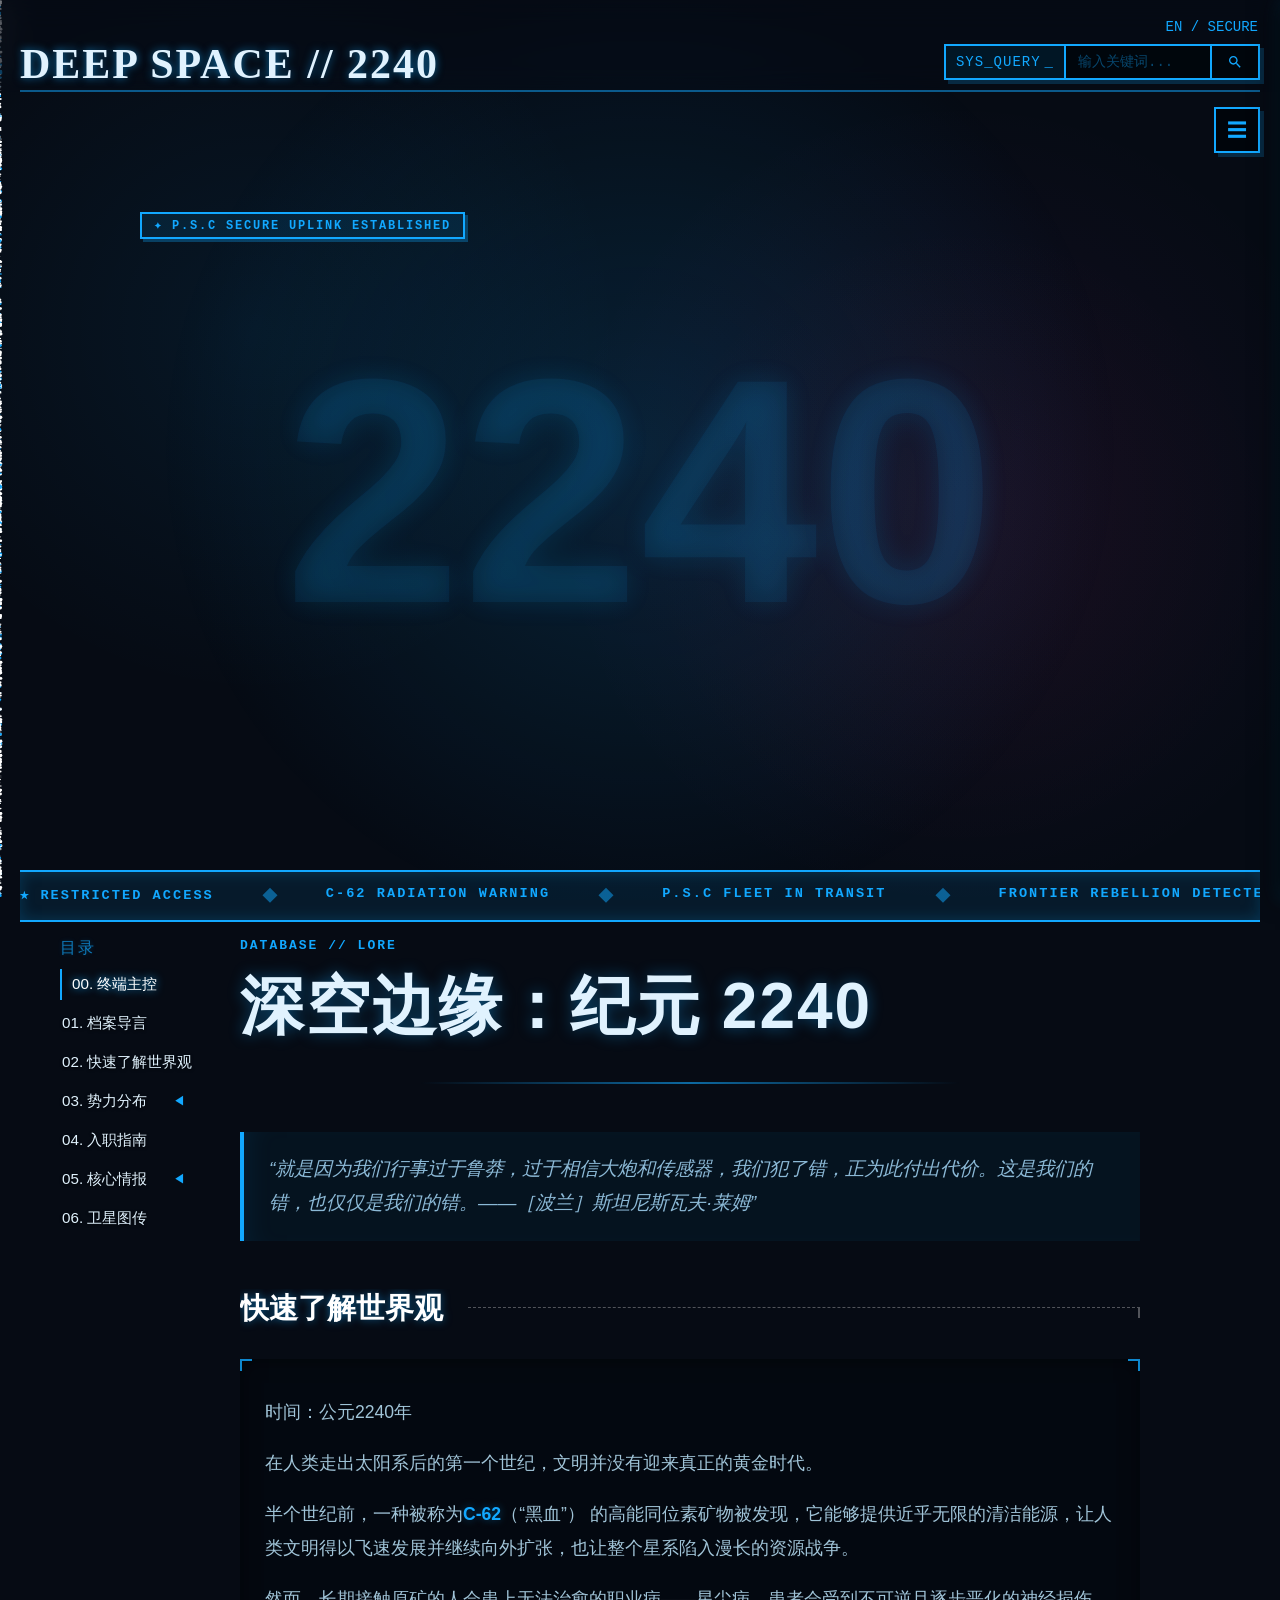
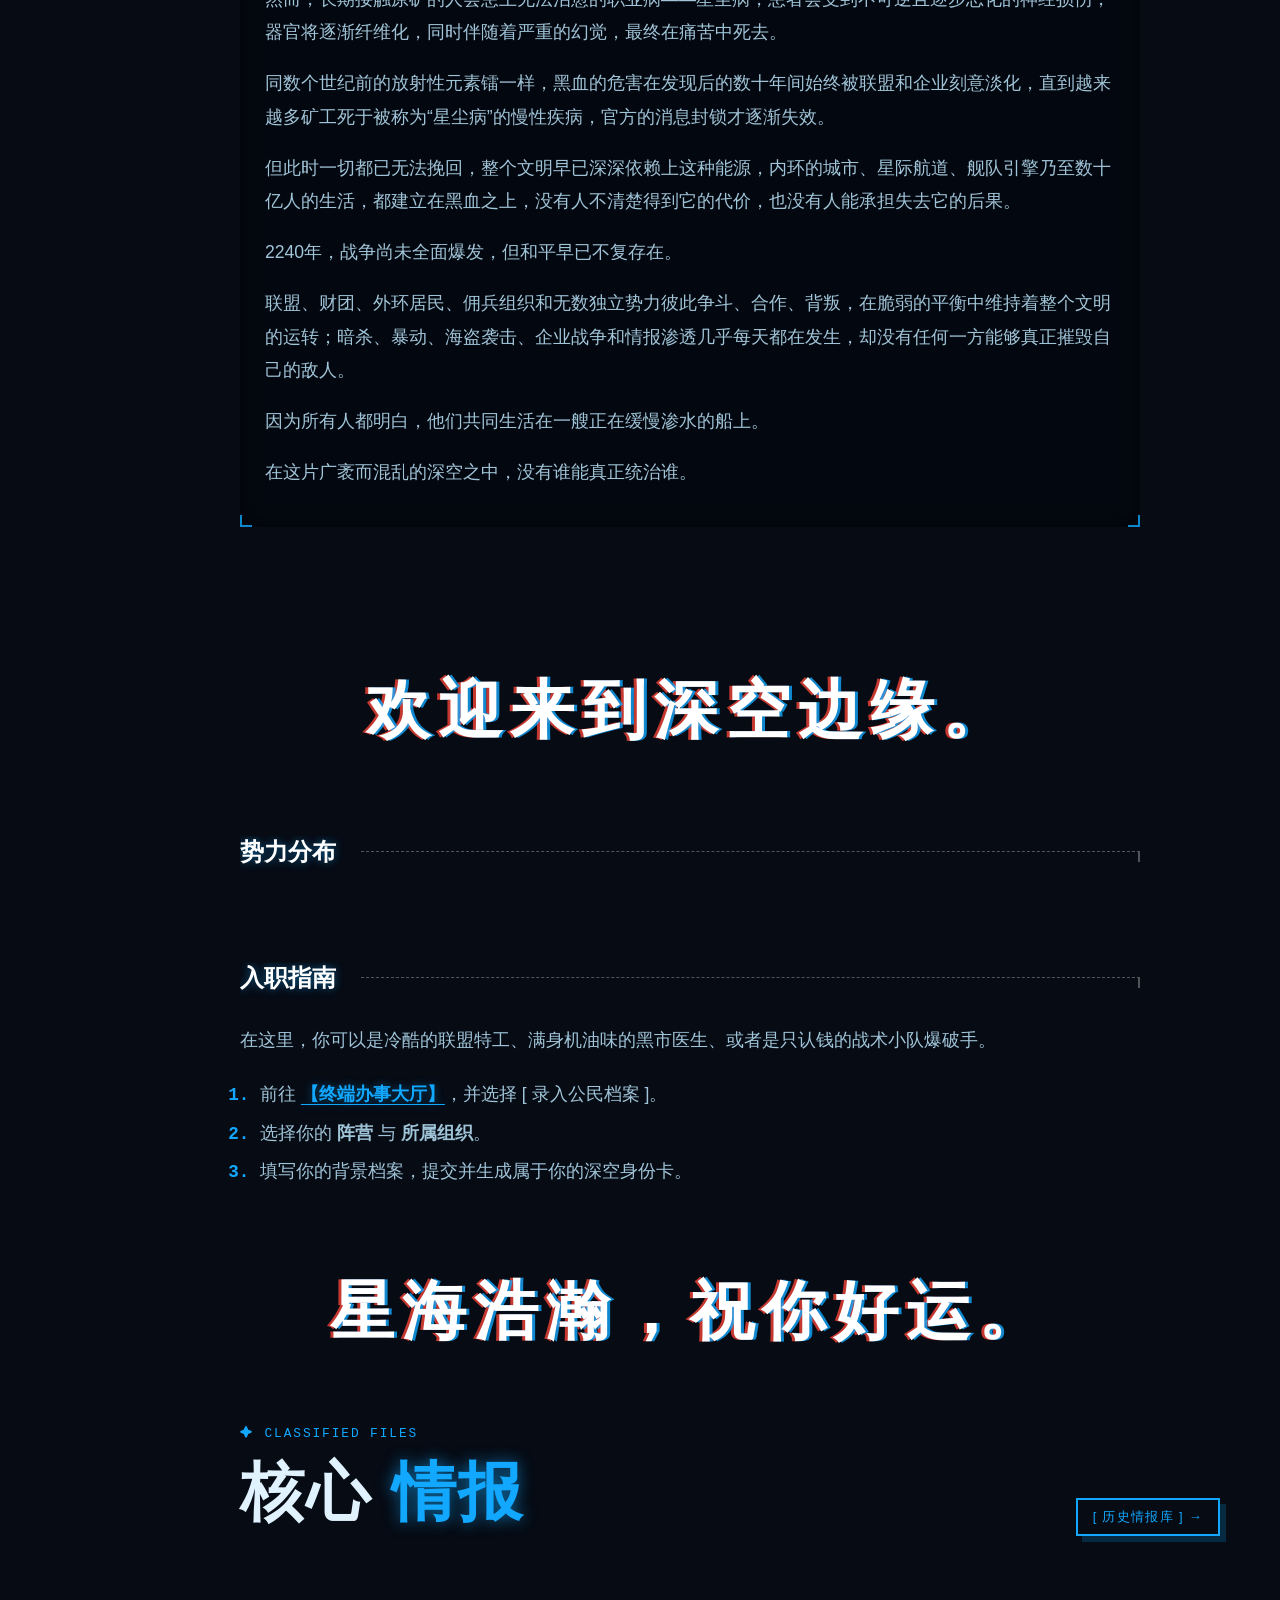
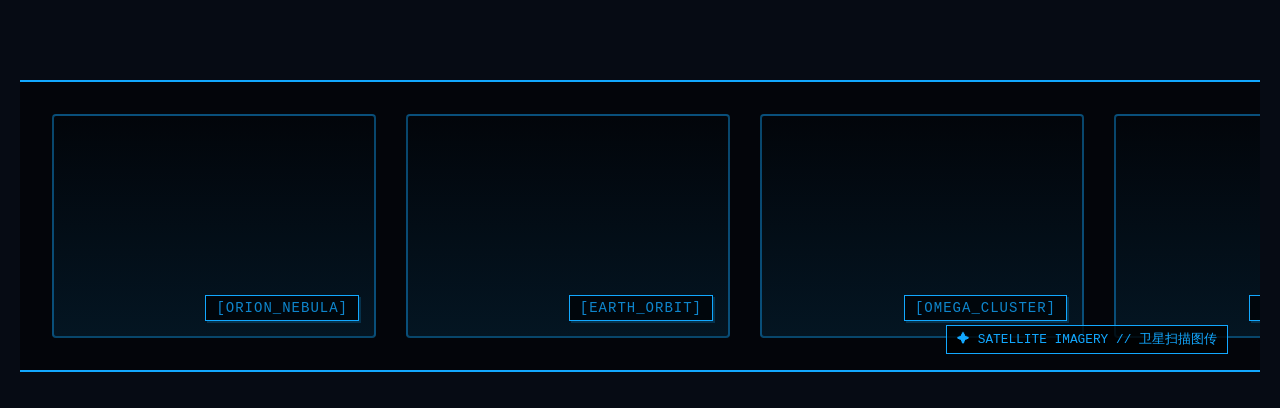
==== commit 51de43bb: "Update LagrangeBlindSpot.html" ====
--- a/LagrangeBlindSpot.html
+++ b/LagrangeBlindSpot.html
@@ -7832,18 +7832,22 @@
                     if (item.channel_admins && item.channel_admins.includes(currentUser.id)) canEditUpdates = true;
                 }
 
-                let editBtnHtml = canEditUpdates ? `<button class="sys-modal-btn confirm" style="float: right; padding: 4px 10px; font-size: 12px; border-color: #ffeb3b; color: #ffeb3b; margin-top: -4px;" onclick="openUpdatesEditor('${item.id}')">[ 编辑公告 ]</button>` : '';
+                // 💥 修复：强制 width: auto !important 防止手机端被拉伸成 100%，并去掉 float
+                let editBtnHtml = canEditUpdates ? `<button class="sys-modal-btn confirm" style="width: auto !important; padding: 4px 10px; font-size: 12px; border-color: #ffeb3b; color: #ffeb3b; margin: 0;" onclick="openUpdatesEditor('${item.id}')">[ 编辑公告 ]</button>` : '';
 
                 // 💥 提取近况与公告
                 const updatesText = window.getArticleUpdates(item.content);
                 let updatesHtml = '';
                 if (updatesText || canEditUpdates) {
+                    // 💥 修复：改用 flex 布局，让标题和按钮在手机端也能完美对齐，不会错位
                     updatesHtml = `
                         <div style="margin-bottom: 25px; padding: 20px; background: rgba(255,235,59,0.05); border-left: 4px solid #ffeb3b; border-radius: 4px; box-shadow: 0 0 20px rgba(255,235,59,0.1);">
-                            <h4 style="color: #ffeb3b; margin: 0 0 10px 0; font-family: monospace; letter-spacing: 1px; font-size: 16px;">
-                                [ 近况与公告 ]
+                            <div style="display: flex; justify-content: space-between; align-items: center; margin-bottom: 10px; flex-wrap: wrap; gap: 10px;">
+                                <h4 style="color: #ffeb3b; margin: 0; font-family: monospace; letter-spacing: 1px; font-size: 16px;">
+                                    [ 近况与公告 ]
+                                </h4>
                                 ${editBtnHtml}
-                            </h4>
+                            </div>
                             <div style="color: #fff8b0; font-size: 15px; line-height: 1.8; word-break: break-word;">${updatesText || '<span style="opacity:0.5;">暂无公告</span>'}</div>
                         </div>
                     `;
@@ -14486,10 +14490,10 @@
 
             generateUniverse() {
                 const isMobile = window.innerWidth <= 768;
-                // 💥 性能优化 1：移动端粒子数量断崖式削减
                 const dustCount = isMobile ? 100 : 2500; 
-                const cloudCount = isMobile ? 5 : 100;  
-                const starCount = isMobile ? 60 : 500;   
+                // 💥 修复：把手机端星云数量从 5 稍微加到 15，不然太稀疏了
+                const cloudCount = isMobile ? 15 : 100;  
+                const starCount = isMobile ? 60 : 500;
 
                 for(let i=0; i<dustCount; i++) {
                     let bucketIdx = Math.floor(Math.random() * 3);
@@ -14832,15 +14836,17 @@
                 });
 
                 // 2. 渲染星云气体
-                // 💥 性能优化 2：手机端关闭 screen 混合模式，改用普通透明度叠加
-                if (!isMobile) this.mCtx.globalCompositeOperation = 'screen'; 
+                // 💥 修复：恢复 screen 发光混合模式！因为数量已经减少了，开着发光也不会卡！
+                this.mCtx.globalCompositeOperation = 'screen'; 
                 this.organicClouds.forEach(c => {
                     let px = wrap(c.x + this.cam.x * c.z, wrapSize); 
                     let py = wrap(c.y + this.cam.y * c.z, wrapSize);
                     if (px >= -halfW - c.radius && px <= halfW + c.radius && py >= -halfH - c.radius && py <= halfH + c.radius) {
                         this.mCtx.save(); this.mCtx.translate(px | 0, py | 0); this.mCtx.rotate(c.rot); this.mCtx.scale(c.stretchX, c.stretchY);
-                        // 手机端进一步降低星云透明度
-                        this.mCtx.globalAlpha = isMobile ? c.op * 0.5 : c.op; 
+                        
+                        // 💥 修复：恢复透明度，甚至在手机端稍微提亮一点点 (乘以 1.5)
+                        this.mCtx.globalAlpha = isMobile ? Math.min(c.op * 1.5, 1) : c.op; 
+                        
                         this.mCtx.drawImage(this.spriteCanvas, c.spriteIdx * 256, 0, 256, 256, -(c.radius | 0), -(c.radius | 0), (c.radius*2) | 0, (c.radius*2) | 0);
                         this.mCtx.restore();
                     }
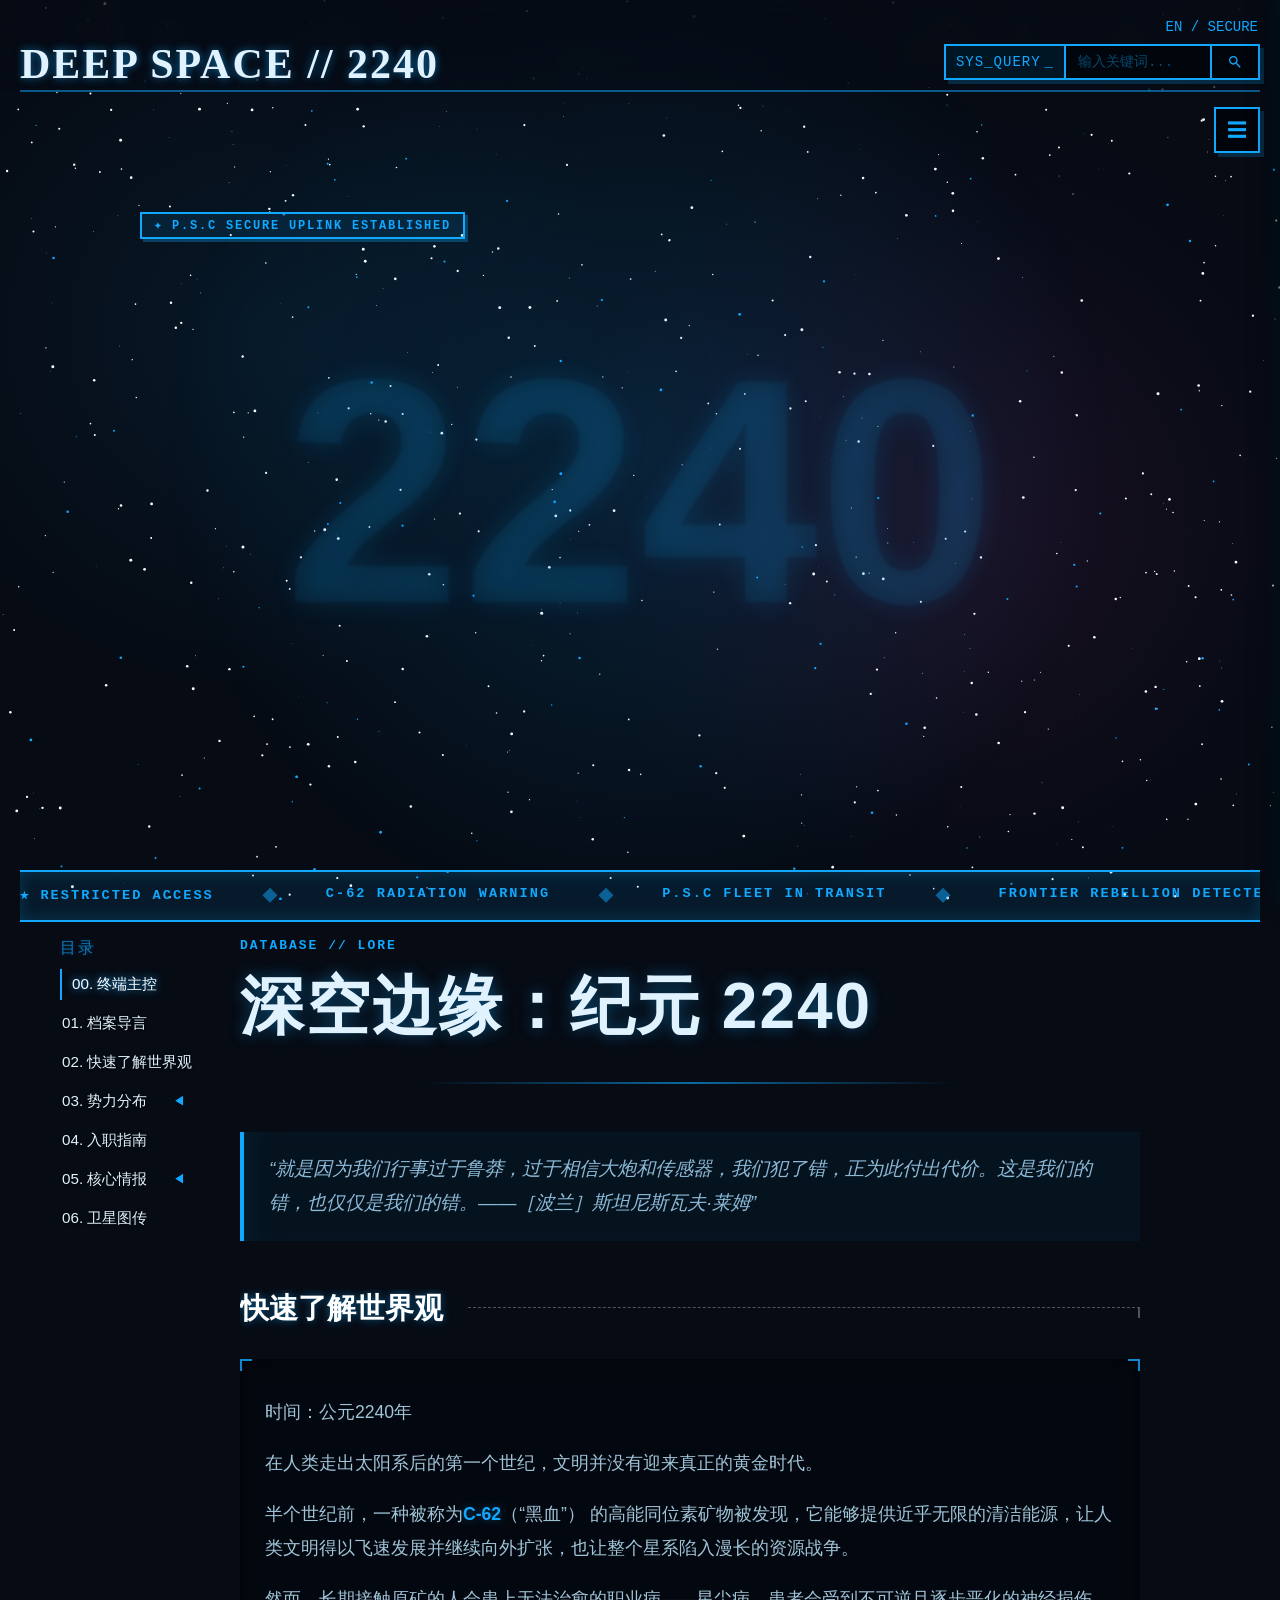
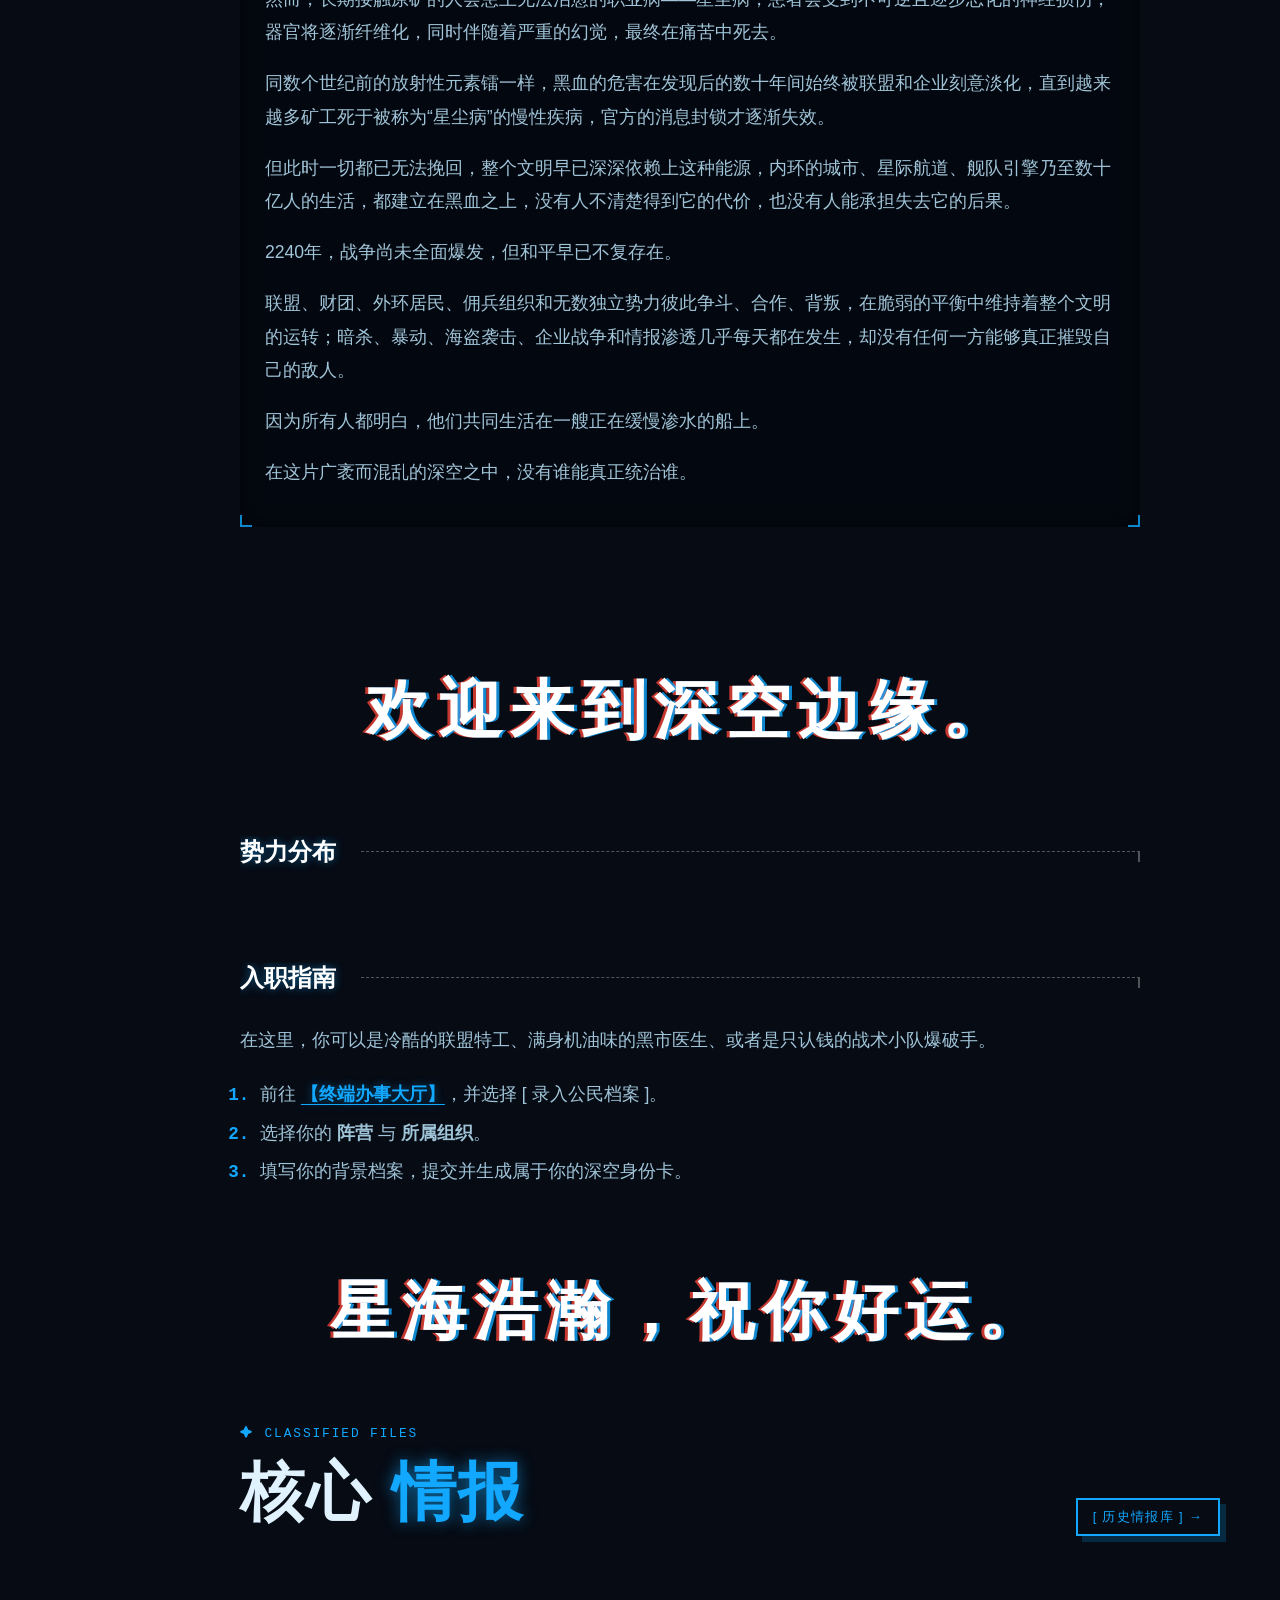
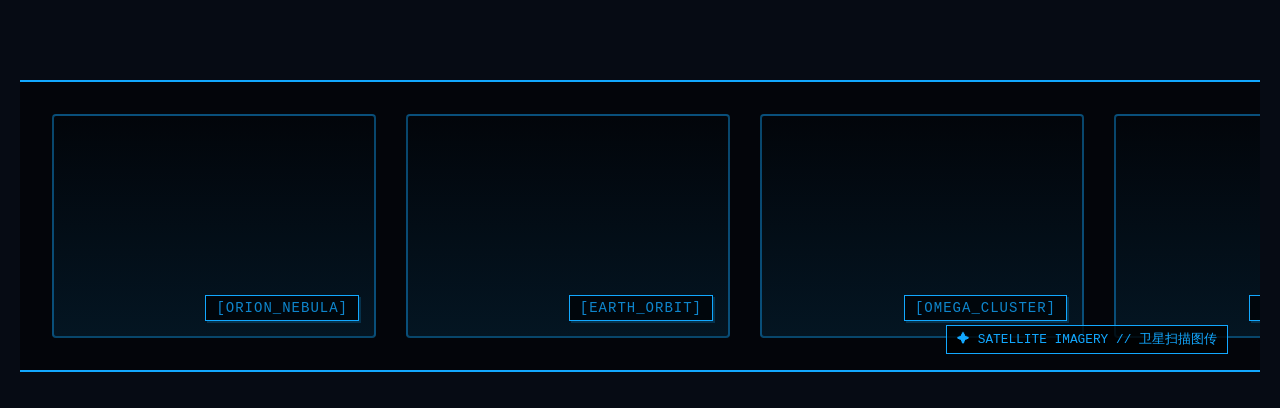
==== commit 416ff848: "Update LagrangeBlindSpot.html" ====
--- a/LagrangeBlindSpot.html
+++ b/LagrangeBlindSpot.html
@@ -1221,6 +1221,72 @@
             transform: scale(1.1);
         }
 
+        /* 💥 分步表单专属样式 */
+        .step-indicator {
+            display: flex;
+            justify-content: space-between;
+            margin-bottom: 30px;
+            position: relative;
+        }
+        .step-indicator::before {
+            content: '';
+            position: absolute;
+            top: 50%;
+            left: 0;
+            right: 0;
+            height: 2px;
+            background: rgba(18, 168, 255, 0.2);
+            z-index: 0;
+            transform: translateY(-50%);
+        }
+        .step-item {
+            position: relative;
+            z-index: 1;
+            background: #060b14;
+            border: 2px solid rgba(18, 168, 255, 0.4);
+            color: rgba(18, 168, 255, 0.6);
+            padding: 8px 15px;
+            border-radius: 4px;
+            font-family: monospace;
+            font-size: 13px;
+            transition: all 0.3s;
+            text-align: center;
+            flex: 1;
+            margin: 0 5px;
+        }
+        .step-item:first-child { margin-left: 0; }
+        .step-item:last-child { margin-right: 0; }
+        .step-item.active {
+            border-color: #12a8ff;
+            color: #fff;
+            background: rgba(18, 168, 255, 0.2);
+            box-shadow: 0 0 15px rgba(18, 168, 255, 0.4);
+            font-weight: bold;
+        }
+        .step-item.completed {
+            border-color: #12a8ff;
+            color: #12a8ff;
+            background: rgba(18, 168, 255, 0.05);
+        }
+        .form-step {
+            display: none;
+            animation: fadeIn 0.4s ease;
+        }
+        .form-step.active {
+            display: block;
+        }
+        .step-actions {
+            display: flex;
+            gap: 15px;
+            margin-top: 30px;
+        }
+        .step-actions button {
+            flex: 1;
+        }
+        @media (max-width: 768px) {
+            .step-item { font-size: 11px; padding: 6px 2px; margin: 0 2px; letter-spacing: -0.5px; }
+        }
+
         /* =========================================
            表单输入控件核心样式 (修复白底问题)
            ========================================= */
@@ -1719,13 +1785,23 @@
             animation: fadeIn 0.4s ease-out;
         }
 
+        /* 💥 修复：让所有界面的返回操作栏吸顶 */
         .article-top-bar {
+            position: sticky;
+            top: 75px; /* 避开顶部的全局导航栏 */
+            z-index: 80;
             display: flex;
             justify-content: space-between;
             align-items: center;
             margin-bottom: 2rem;
             border-bottom: 1px solid rgba(18, 168, 255, 0.3);
-            padding-bottom: 1rem;
+            padding: 15px 20px; /* 增加内边距 */
+            margin-left: -20px; /* 抵消父容器的 padding，使其占满宽度 */
+            margin-right: -20px;
+            background: rgba(6, 11, 20, 0.85); /* 深色半透明底色 */
+            backdrop-filter: blur(12px);
+            -webkit-backdrop-filter: blur(12px);
+            box-shadow: 0 10px 20px rgba(0,0,0,0.3); /* 增加底部阴影，区分正文 */
         }
 
         .article-sys-status {
@@ -4427,7 +4503,14 @@
 
             /* 文章阅读器与编辑器 */
             .article-page-container { padding: 15px; box-sizing: border-box !important; /* 💥 核心修复：防止 100% 宽度被 padding 撑破向右偏移 */}
-            .article-top-bar { display: flex; flex-direction: row; justify-content: space-between; align-items: center; margin-bottom: 20px; border-bottom: 1px solid rgba(18, 168, 255, 0.3); padding-bottom: 10px; }
+            .article-top-bar { 
+                top: 60px; /* 手机端导航栏较窄，吸顶高度上调 */
+                padding: 10px 15px;
+                margin-left: -15px;
+                margin-right: -15px;
+                margin-bottom: 20px;
+                border-bottom: 1px solid rgba(18, 168, 255, 0.3); 
+            }
             .article-top-bar .btn-ghost { position: static; padding: 6px 12px; font-size: 12px; width: auto; }
             .article-sys-status { display: none; }
             .article-page-header, .archive-header { text-align: left; margin-bottom: 20px; }
@@ -5278,7 +5361,8 @@
             
             <div style="display: flex; gap: 10px; margin-bottom: 15px;">
                 <input type="text" id="bind-search-input" style="margin: 0; flex: 1; background: rgba(0,0,0,0.5); border: 1px solid #12a8ff; color: #fff; padding: 8px 10px; font-family: monospace; outline: none; border-radius: 2px;" placeholder="输入角色代号或姓名..." onkeydown="if(event.key==='Enter') searchBindChar()">
-                <button class="sys-modal-btn confirm" style="margin: 0; padding: 0 20px;" onclick="searchBindChar()">搜索</button>
+                <!-- 💥 修复：强制宽度为 auto，并调整高度与输入框完美对齐 -->
+                <button class="sys-modal-btn confirm" style="margin: 0; padding: 0 15px; width: auto !important; flex-shrink: 0; height: 34px; line-height: 34px; display: flex; align-items: center;" onclick="searchBindChar()">搜索</button>
             </div>
             
             <div id="bind-search-results" style="max-height: 300px; overflow-y: auto; display: flex; flex-direction: column; gap: 10px; margin-bottom: 15px; padding-right: 5px;">
@@ -5325,6 +5409,48 @@
             <div class="sys-modal-actions">
                 <button class="sys-modal-btn cancel" onclick="closeUpdatesEditor()">[ 取消 ]</button>
                 <button class="sys-modal-btn confirm" id="btnSaveUpdates" style="color: #060b14; background: #ffeb3b; border-color: #ffeb3b; font-weight: bold;">[ 保存发布 ]</button>
+            </div>
+        </div>
+    </div>
+
+    <!-- 💥 新增：专属 NPC 档案编辑器弹窗 -->
+    <div class="sys-modal-overlay" id="npcEditorModal" style="z-index: 9999999;">
+        <div class="sys-modal-box" style="max-width: 500px; width: 90%;">
+            <div class="sys-modal-header" style="color: #9c27b0; border-bottom-color: rgba(156,39,176,0.4);" id="npcModalTitle">[ 新建 NPC 档案 ]</div>
+            
+            <div class="tactical-form" style="margin-bottom: 20px;">
+                <input type="hidden" id="npc-edit-id">
+                
+                <div class="input-group" style="margin-bottom: 15px;">
+                    <label style="color: #9c27b0;">NPC 姓名 / 代号 <span style="color: #f44336;">*</span></label>
+                    <div class="input-wrapper" style="border-color: rgba(156,39,176,0.4);">
+                        <span class="prefix" style="color: #9c27b0;">&gt;</span>
+                        <input type="text" id="npc-title" placeholder="例如：黑市商人 杰克">
+                    </div>
+                </div>
+                
+                <div class="input-group" style="margin-bottom: 15px;">
+                    <label style="color: #9c27b0;">NPC 头像 <span style="color: #f44336;">*</span></label>
+                    <div style="display: flex; gap: 10px;">
+                        <div class="input-wrapper" style="flex: 1; border-color: rgba(156,39,176,0.4);">
+                            <span class="prefix" style="color: #9c27b0;">&gt;</span>
+                            <input type="text" id="npc-avatar-url" placeholder="输入图片链接或点击右侧上传...">
+                        </div>
+                        <button type="button" class="sys-modal-btn confirm" style="margin: 0; padding: 0 15px; height: 41px; border-color: #9c27b0; color: #9c27b0; background: rgba(156,39,176,0.1); width: auto !important; flex-shrink: 0;" onclick="openAvatarUploader('npc_avatar')">[ 上传 ]</button>
+                    </div>
+                </div>
+                
+                <div class="input-group">
+                    <label style="color: #9c27b0;">NPC 简介 / 备注 (选填)</label>
+                    <div class="input-wrapper" style="border-color: rgba(156,39,176,0.4);">
+                        <textarea id="npc-summary" rows="3" placeholder="仅管理员可见，用于记录该 NPC 的用途或设定..."></textarea>
+                    </div>
+                </div>
+            </div>
+            
+            <div class="sys-modal-actions">
+                <button class="sys-modal-btn cancel" onclick="closeNpcEditor()">[ 取消 ]</button>
+                <button class="sys-modal-btn confirm" id="btnSaveNpc" style="color: #060b14; background: #9c27b0; border-color: #9c27b0; font-weight: bold;" onclick="saveNpcData()">[ 保存 NPC ]</button>
             </div>
         </div>
     </div>
@@ -6092,10 +6218,12 @@
                         <option value="hidden" id="forum-opt-hidden" style="display:none; color: #e91e63;">以 [ 里身份 ] 发言</option>
                     </select>
 
-                    <!-- 💥 新增：NPC 自定义输入框 (默认隐藏) -->
+                    <!-- 💥 改造：NPC 选择框 (默认隐藏) -->
                     <div id="npc-inputs-wrapper" style="display: none; gap: 10px; margin-bottom: 10px;">
-                        <input type="text" id="npc-name-input" class="post-box-select" style="margin-bottom: 0; flex: 1; border-color: #ff9800;" placeholder="NPC 名字 (必填)" oninput="updatePostBoxUI()">
-                        <input type="text" id="npc-avatar-input" class="post-box-select" style="margin-bottom: 0; flex: 2; border-color: #ff9800;" placeholder="NPC 头像图片链接 (选填)" oninput="updatePostBoxUI()">
+                        <select id="npc-select" class="post-box-select" style="margin-bottom: 0; flex: 1; border-color: #ff9800;" onchange="updatePostBoxUI()">
+                            <option value="" disabled selected>-- 请选择 NPC --</option>
+                            <!-- JS 动态填充 -->
+                        </select>
                     </div>
 
                     <!-- 💥 新增：频道管理员专属的公告复选框 -->
@@ -6155,12 +6283,8 @@
                         </div>
                     </div>
                     
-                    <!-- 💥 核心修改：改为 flex 横向排列，允许溢出滚动 -->
+                    <!-- 横向滑动网格 -->
                     <div class="intel-grid" id="admin-intel-grid" style="display: flex; overflow-x: auto; gap: 20px; padding-bottom: 15px; scrollbar-width: thin; scrollbar-color: #12a8ff rgba(0,0,0,0.5);">
-                        <div class="cyber-loader-container" style="color: #8bb9d6;">
-    <svg viewBox="0 0 50 50" class="cyber-spinner"><circle cx="25" cy="25" r="20" fill="none" stroke-width="3" class="bg-circle"></circle><circle cx="25" cy="25" r="20" fill="none" stroke-width="3" class="anim-circle"></circle></svg>
-    <div class="cyber-loader-text">[ FETCHING DATA... ]</div>
-</div>
                     </div>
                 </div>
 
@@ -6171,16 +6295,13 @@
                             [ ⏳ 历史时间轴管理 ]
                         </h3>
                         <div style="display: flex; gap: 10px; align-items: center; flex-wrap: wrap;">
-                            <!-- 专属搜索框 -->
                             <div class="input-wrapper" style="border-color: #ffeb3b; background: rgba(0,0,0,0.5); padding: 0 10px; border-radius: 4px; display: flex; align-items: center;">
                                 <span style="color: #ffeb3b; font-size: 12px;">🔍</span>
                                 <input type="text" id="admin-timeline-search" placeholder="搜索年份/事件..." style="background: transparent; border: none; color: #fff; padding: 8px; font-family: monospace; font-size: 12px; outline: none; width: 150px;">
                             </div>
-                            <!-- 专属新建按钮 -->
                             <button class="submit-btn" style="margin: 0; padding: 8px 15px; font-size: 13px; color: #ffeb3b; border-color: #ffeb3b; background: rgba(255,235,59,0.1);" onclick="openAdminEditor('timeline')">
                                 [ ➕ 新建时间轴事件 ]
                             </button>
-                            <!-- 预览按钮 -->
                             <button class="submit-btn" style="margin: 0; padding: 8px 15px; font-size: 13px; color: #ffeb3b; border-color: #ffeb3b; background: rgba(255,235,59,0.1);" onclick="openTimelineView()">
                                 [ 预览时间轴 ]
                             </button>
@@ -6188,87 +6309,90 @@
                     </div>
                     <!-- 横向滑动网格 -->
                     <div class="intel-grid" id="admin-timeline-grid" style="display: flex; overflow-x: auto; gap: 20px; padding-bottom: 15px; scrollbar-width: thin; scrollbar-color: #ffeb3b rgba(0,0,0,0.5);">
-                        <div class="cyber-loader-container" style="color: #8bb9d6;">
-    <svg viewBox="0 0 50 50" class="cyber-spinner"><circle cx="25" cy="25" r="20" fill="none" stroke-width="3" class="bg-circle"></circle><circle cx="25" cy="25" r="20" fill="none" stroke-width="3" class="anim-circle"></circle></svg>
-    <div class="cyber-loader-text">[ FETCHING DATA... ]</div>
-</div>
                     </div>
                 </div>
 
                 <!-- 排列式分区 4：系统警告管理 -->
-<div style="margin-bottom: 50px;">
-    <div style="display: flex; justify-content: space-between; align-items: flex-end; border-bottom: 2px solid rgba(244, 67, 54, 0.3); padding-bottom: 10px; margin-bottom: 20px; flex-wrap: wrap; gap: 15px;">
-        <h3 style="color: #f44336; margin: 0; font-family: monospace; text-shadow: 0 0 8px rgba(244,67,54,0.4); letter-spacing: 1px;">
-            [ ⚠️ 系统警告管理 ]
-        </h3>
-        <div style="display: flex; gap: 10px; align-items: center; flex-wrap: wrap;">
-            <button class="submit-btn" style="margin: 0; padding: 8px 15px; font-size: 13px; color: #f44336; border-color: #f44336; background: rgba(244,67,54,0.1);" onclick="openAdminEditor('warning')">
-                [ + 新建警告卡片 ]
-            </button>
-        </div>
-    </div>
-    <!-- 横向滑动网格 -->
-    <div class="intel-grid" id="admin-warning-grid" style="display: flex; overflow-x: auto; gap: 20px; padding-bottom: 15px; scrollbar-width: thin; scrollbar-color: #f44336 rgba(0,0,0,0.5);">
-    </div>
-</div>
+                <div style="margin-bottom: 50px;">
+                    <div style="display: flex; justify-content: space-between; align-items: flex-end; border-bottom: 2px solid rgba(244, 67, 54, 0.3); padding-bottom: 10px; margin-bottom: 20px; flex-wrap: wrap; gap: 15px;">
+                        <h3 style="color: #f44336; margin: 0; font-family: monospace; text-shadow: 0 0 8px rgba(244,67,54,0.4); letter-spacing: 1px;">
+                            [ 系统警告管理 ]
+                        </h3>
+                        <div style="display: flex; gap: 10px; align-items: center; flex-wrap: wrap;">
+                            <button class="submit-btn" style="margin: 0; padding: 8px 15px; font-size: 13px; color: #f44336; border-color: #f44336; background: rgba(244,67,54,0.1);" onclick="openAdminEditor('warning')">
+                                [ + 新建警告卡片 ]
+                            </button>
+                        </div>
+                    </div>
+                    <!-- 横向滑动网格 -->
+                    <div class="intel-grid" id="admin-warning-grid" style="display: flex; overflow-x: auto; gap: 20px; padding-bottom: 15px; scrollbar-width: thin; scrollbar-color: #f44336 rgba(0,0,0,0.5);">
+                    </div>
+                </div>
 
                 <!-- 排列式分区 3：阵营与组织 -->
-<div style="margin-bottom: 50px;">
-    <div style="display: flex; justify-content: space-between; align-items: flex-end; border-bottom: 2px solid rgba(76, 175, 80, 0.3); padding-bottom: 10px; margin-bottom: 15px; flex-wrap: wrap; gap: 15px;">
-        <h3 style="color: #4caf50; margin: 0; font-family: monospace; text-shadow: 0 0 8px rgba(76,175,80,0.4); letter-spacing: 1px;">
-            [ 🛡️ 阵营与组织档案管理 ]
-        </h3>
-        <div style="display: flex; gap: 10px; align-items: center; flex-wrap: wrap;">
-            <!-- 搜索框 -->
-            <div class="input-wrapper" style="border-color: #4caf50; background: rgba(0,0,0,0.5); padding: 0 10px; border-radius: 4px; display: flex; align-items: center;">
-                <span style="color: #4caf50; font-size: 12px;">🔍</span>
-                <input type="text" id="admin-faction-search" placeholder="搜索阵营/组织..." style="background: transparent; border: none; color: #fff; padding: 8px; font-family: monospace; font-size: 12px; outline: none; width: 150px;">
-            </div>
-        </div>
-    </div>
-
-    <!-- 💥 新增：Tab 按钮栏 -->
-    <div style="display: flex; border-bottom: 1px solid rgba(76, 175, 80, 0.4); gap: 5px; position: relative; z-index: 1;">
-       <button class="admin-tab-btn active" data-tab="tab-factions" onclick="switchAdminTab('tab-factions')">
-    <svg viewBox="0 0 24 24" style="width: 1.1em; height: 1.1em; fill: currentColor; vertical-align: middle; margin-top: -3px; margin-right: 4px;"><path d="M12 7V3H2v18h20V7H12zM6 19H4v-2h2v2zm0-4H4v-2h2v2zm0-4H4V9h2v2zm0-4H4V5h2v2zm4 12H8v-2h2v2zm0-4H8v-2h2v2zm0-4H8V9h2v2zm0-4H8V5h2v2zm10 12h-8v-2h2v-2h-2v-2h2v-2h-2V9h8v10zm-2-8h-2v2h2v-2zm0 4h-2v2h2v-2z"/></svg>主阵营列表
-</button>
-        <button class="admin-tab-btn" data-tab="tab-orgs" onclick="switchAdminTab('tab-orgs')">🔗 下属组织列表</button>
-        
-        <!-- 把新建按钮挤到右边去 -->
-        <div style="flex-grow: 1;"></div>
-        
-        <button class="submit-btn" style="margin: 0 5px 5px 0; padding: 8px 15px; font-size: 13px; color: #4caf50; border-color: #4caf50; background: rgba(76,175,80,0.1);" onclick="openAdminEditor('faction')">
-            [ + 新建阵营 ]
-        </button>
-        <button class="submit-btn" style="margin: 0 0 5px 0; padding: 8px 15px; font-size: 13px; color: #4caf50; border-color: #4caf50; background: rgba(76,175,80,0.1);" onclick="openAdminEditor('org')">
-            [ + 新建组织 ]
-        </button>
-    </div>
-
-    <!-- 💥 新增：Tab 对应的内容区 -->
-    <div id="tab-factions" class="admin-tab-content active">
-        <div class="intel-grid" id="admin-faction-grid" style="grid-template-columns: repeat(auto-fill, minmax(280px, 1fr));">
-            <div class="cyber-loader-container" style="color: #8bb9d6;">
-    <svg viewBox="0 0 50 50" class="cyber-spinner"><circle cx="25" cy="25" r="20" fill="none" stroke-width="3" class="bg-circle"></circle><circle cx="25" cy="25" r="20" fill="none" stroke-width="3" class="anim-circle"></circle></svg>
-    <div class="cyber-loader-text">[ FETCHING DATA... ]</div>
-</div>
-        </div>
-    </div>
-    
-    <div id="tab-orgs" class="admin-tab-content">
-        <div class="intel-grid" id="admin-org-grid" style="grid-template-columns: repeat(auto-fill, minmax(280px, 1fr));">
-            <div class="cyber-loader-container" style="color: #8bb9d6;">
-    <svg viewBox="0 0 50 50" class="cyber-spinner"><circle cx="25" cy="25" r="20" fill="none" stroke-width="3" class="bg-circle"></circle><circle cx="25" cy="25" r="20" fill="none" stroke-width="3" class="anim-circle"></circle></svg>
-    <div class="cyber-loader-text">[ FETCHING DATA... ]</div>
-</div>
-        </div>
-    </div>
-</div> <!-- 这是 margin-bottom: 50px 那个 div 的结尾 -->
-
-<!-- 👇👇👇 就是这里！补上这两个丢失的 div 结尾标签 👇👇👇 -->
-    </div>
-</div>
-<!-- 👆👆👆 补上这两个标签，把管理员控制台彻底关上 👆👆👆 -->
+                <div style="margin-bottom: 50px;">
+                    <div style="display: flex; justify-content: space-between; align-items: flex-end; border-bottom: 2px solid rgba(76, 175, 80, 0.3); padding-bottom: 10px; margin-bottom: 15px; flex-wrap: wrap; gap: 15px;">
+                        <h3 style="color: #4caf50; margin: 0; font-family: monospace; text-shadow: 0 0 8px rgba(76,175,80,0.4); letter-spacing: 1px;">
+                            [ 阵营与组织档案管理 ]
+                        </h3>
+                        <div style="display: flex; gap: 10px; align-items: center; flex-wrap: wrap;">
+                            <!-- 搜索框 -->
+                            <div class="input-wrapper" style="border-color: #4caf50; background: rgba(0,0,0,0.5); padding: 0 10px; border-radius: 4px; display: flex; align-items: center;">
+                                <span style="color: #4caf50; font-size: 12px;">🔍</span>
+                                <input type="text" id="admin-faction-search" placeholder="搜索阵营/组织..." style="background: transparent; border: none; color: #fff; padding: 8px; font-family: monospace; font-size: 12px; outline: none; width: 150px;">
+                            </div>
+                        </div>
+                    </div>
+
+                    <!-- 💥 新增：Tab 按钮栏 -->
+                    <div style="display: flex; border-bottom: 1px solid rgba(76, 175, 80, 0.4); gap: 5px; position: relative; z-index: 1;">
+                        <button class="admin-tab-btn active" data-tab="tab-factions" onclick="switchAdminTab('tab-factions')">
+                            <svg viewBox="0 0 24 24" style="width: 1.1em; height: 1.1em; fill: currentColor; vertical-align: middle; margin-top: -3px; margin-right: 4px;"><path d="M12 7V3H2v18h20V7H12zM6 19H4v-2h2v2zm0-4H4v-2h2v2zm0-4H4V9h2v2zm0-4H4V5h2v2zm4 12H8v-2h2v2zm0-4H8v-2h2v2zm0-4H8V9h2v2zm0-4H8V5h2v2zm10 12h-8v-2h2v-2h-2v-2h2v-2h-2V9h8v10zm-2-8h-2v2h2v-2zm0 4h-2v2h2v-2z"/></svg>主阵营列表
+                        </button>
+                        <button class="admin-tab-btn" data-tab="tab-orgs" onclick="switchAdminTab('tab-orgs')">🔗 下属组织列表</button>
+                        
+                        <!-- 把新建按钮挤到右边去 -->
+                        <div style="flex-grow: 1;"></div>
+                        
+                        <button class="submit-btn" style="margin: 0 5px 5px 0; padding: 8px 15px; font-size: 13px; color: #4caf50; border-color: #4caf50; background: rgba(76,175,80,0.1);" onclick="openAdminEditor('faction')">
+                            [ + 新建阵营 ]
+                        </button>
+                        <button class="submit-btn" style="margin: 0 0 5px 0; padding: 8px 15px; font-size: 13px; color: #4caf50; border-color: #4caf50; background: rgba(76,175,80,0.1);" onclick="openAdminEditor('org')">
+                            [ + 新建组织 ]
+                        </button>
+                    </div>
+
+                    <!-- 💥 新增：Tab 对应的内容区 -->
+                    <div id="tab-factions" class="admin-tab-content active">
+                        <div class="intel-grid" id="admin-faction-grid" style="display: flex; overflow-x: auto; gap: 20px; padding-bottom: 15px; scrollbar-width: thin; scrollbar-color: #4caf50 rgba(0,0,0,0.5);">
+                        </div>
+                    </div>
+                    
+                    <div id="tab-orgs" class="admin-tab-content">
+                        <div class="intel-grid" id="admin-org-grid" style="display: flex; overflow-x: auto; gap: 20px; padding-bottom: 15px; scrollbar-width: thin; scrollbar-color: #8bc34a rgba(0,0,0,0.5);">
+                        </div>
+                    </div>
+                </div> <!-- 阵营与组织区块结束 -->
+
+                <!-- 排列式分区 5：NPC 档案管理 -->
+                <div style="margin-bottom: 50px;">
+                    <div style="display: flex; justify-content: space-between; align-items: flex-end; border-bottom: 2px solid rgba(156, 39, 176, 0.3); padding-bottom: 10px; margin-bottom: 20px; flex-wrap: wrap; gap: 15px;">
+                        <h3 style="color: #9c27b0; margin: 0; font-family: monospace; text-shadow: 0 0 8px rgba(156,39,176,0.4); letter-spacing: 1px;">
+                            [ NPC 档案管理 ]
+                        </h3>
+                        <div style="display: flex; gap: 10px; align-items: center; flex-wrap: wrap;">
+                            <button class="submit-btn" style="margin: 0; padding: 8px 15px; font-size: 13px; color: #9c27b0; border-color: #9c27b0; background: rgba(156,39,176,0.1);" onclick="openNpcEditor()">
+                                [ + 新建 NPC ]
+                            </button>
+                        </div>
+                    </div>
+                    <!-- 横向滑动网格 -->
+                    <div class="intel-grid" id="admin-npc-grid" style="display: flex; overflow-x: auto; gap: 20px; padding-bottom: 15px; scrollbar-width: thin; scrollbar-color: #9c27b0 rgba(0,0,0,0.5);">
+                    </div>
+                </div>
+
+            </div> <!-- archive-container 结束 -->
+        </div> <!-- 💥 adminView 控制台到这里严格且完美地结束！💥 -->
 
         <!-- 💥 新增：全屏沉浸式数据编辑终端 💥 -->
         <div class="view-panel" id="adminEditorView">
@@ -6296,12 +6420,13 @@
                         <div class="input-wrapper" style="border-color: rgba(255,235,59,0.4);">
                             <span class="prefix" style="color: #ffeb3b;">&gt;</span>
                             <select id="a-type" style="color: #fff;">
-                                <option value="intel">情报卡片 (Intel Grid)</option>
-                                <option value="faction">阵营档案 (Faction)</option>
-                                <option value="org">组织档案 (Organization)</option>
-                                <option value="timeline">时间轴事件 (Timeline)</option>
-                                <option value="plot">主线剧情 (Story Plot)</option>
-                                <option value="warning">系统警告 (System Warning)</option>
+                                <option value="intel">情报卡片</option>
+                                <option value="faction">阵营档案</option>
+                                <option value="org">组织档案</option>
+                                <option value="timeline">时间轴事件</option>
+                                <option value="plot">主线剧情</option>
+                                <option value="warning">系统警告</option>
+                                <option value="npc">NPC 档案</option>
                             </select>
                         </div>
                     </div>
@@ -6314,6 +6439,18 @@
                             <select id="a-parent-faction" style="color: #fff;">
                                 <!-- JS 会自动把数据库里的阵营拉取到这里 -->
                             </select>
+                        </div>
+                    </div>
+
+                    <!-- 💥 新增：NPC 专属头像上传框 -->
+                    <div class="input-group full-width" id="admin-npc-avatar-group" style="display: none; margin-top: 20px;">
+                        <label style="color: #9c27b0;">NPC 头像</label>
+                        <div style="display: flex; gap: 10px;">
+                            <div class="input-wrapper" style="flex: 1; border-color: rgba(156,39,176,0.4);">
+                                <span class="prefix" style="color: #9c27b0;">&gt;</span>
+                                <input type="text" id="a-npc-avatar" placeholder="输入图片链接或点击右侧上传...">
+                            </div>
+                            <button type="button" class="sys-modal-btn confirm" style="margin: 0; padding: 0 15px; height: 41px; border-color: #9c27b0; color: #9c27b0; background: rgba(156,39,176,0.1); width: auto !important; flex-shrink: 0;" onclick="openAvatarUploader('npc_avatar')">[ 上传头像 ]</button>
                         </div>
                     </div>
 
@@ -6533,7 +6670,16 @@
 
         <!-- 战术人设录入终端 -->
 <div class="view-panel" id="createView">
-    <div class="archive-container">
+    <div class="archive-container" style="padding-top: 2rem;">
+        <!-- 💥 新增：吸顶返回栏 -->
+        <div class="article-top-bar">
+            <button class="btn-ghost" onclick="closeForm()" style="padding: 6px 12px; font-size: 14px; color: #12a8ff; border-color: #12a8ff;">
+                &lt; 返回
+            </button>
+            <div class="article-sys-status" style="color: #12a8ff;">
+                <span class="blink-cursor">_</span> FORM ENTRY
+            </div>
+        </div>
         <!-- 头部标题 -->
         <div class="archive-header">
             <h2 class="neon-title" style="font-size: 28px; text-align: left;">公民信息录入界面</h2>
@@ -6548,254 +6694,282 @@
 
         <!-- 💥 就是这里！找回丢失的 form 标签 💥 -->
         <form class="tactical-form" id="character-form">
-            <div class="form-section-title">[ 基础信息 ]</div>
-            <div class="form-grid">
-                <div class="input-group">
-                    <label>姓名</label>
-                    <div class="input-wrapper">
-                        <span class="prefix">&gt;</span>
-                        <textarea id="f-name" rows="1" placeholder="公民真实姓名，请使用中文" required></textarea>
-                    </div>
-                </div>
-                <div class="input-group">
-                    <label>代号/呼号/昵称</label>
-                    <div class="input-wrapper">
-                        <span class="prefix">&gt;</span>
-                        <textarea id="f-callsign" rows="1" placeholder="常用的代号/呼号或昵称" required></textarea>
-                    </div>
-                </div>
-                <div class="input-group full-width">
-                    <label>籍贯</label>
-                    <div style="display: flex; gap: 10px; align-items: flex-start; flex-wrap: wrap;">
-                        <div class="input-wrapper" style="flex: 1; min-width: 140px;">
+            
+            <!-- 💥 新增：分步进度条 -->
+            <div class="step-indicator" id="form-step-indicator">
+                <div class="step-item active" id="indicator-1">1. 基础与归属</div>
+                <div class="step-item" id="indicator-2">2. 生理与关系</div>
+                <div class="step-item" id="indicator-3">3. 侧写与备注</div>
+            </div>
+
+            <!-- 仅管理员可见的 NPC 切换开关 -->
+            <div id="admin-npc-toggle-group" style="display: none; margin-bottom: 20px; background: rgba(156,39,176,0.1); border: 1px dashed #9c27b0; padding: 15px; border-radius: 4px;">
+                <label style="color: #e1bee7; display: flex; align-items: center; gap: 10px; cursor: pointer; font-family: monospace;">
+                    <input type="checkbox" id="f-is-npc-checkbox" style="width: 18px; height: 18px;">
+                    <span style="color: #9c27b0; font-weight: bold; font-size: 15px;">[ 管理员特权 ] 作为 NPC 档案录入</span>
+                </label>
+                <div style="font-size: 12px; color: #ba68c8; margin-top: 8px; margin-left: 28px;">勾选后，此档案将被标记为 NPC，不会覆盖您的主身份，且允许您无限创建。</div>
+            </div>
+
+            <!-- ================= STEP 1 ================= -->
+            <div class="form-step active" id="form-step-1">
+                <div class="form-section-title">[ 基础信息 ]</div>
+                <div class="form-grid">
+                    <div class="input-group">
+                        <label>姓名 <span style="color: #f44336; margin-left: 4px;">*</span></label>
+                        <div class="input-wrapper">
                             <span class="prefix">&gt;</span>
-                            <input type="text" id="f-hometown-planet" placeholder="点击右侧星图选址" readonly style="cursor: pointer;" onclick="openStarMap('f-hometown-planet')">
+                            <textarea id="f-name" rows="1" placeholder="公民真实姓名，请使用中文" required></textarea>
                         </div>
-                        <div class="input-wrapper select-wrapper" style="flex: 1; min-width: 140px;" id="f-hometown-base-wrapper">
-                            <span class="prefix">&gt;</span>
-                            <select id="f-hometown-base" onchange="checkCustomBase('f')">
-                                <option value="" disabled selected>-- 请先选择星球 --</option>
-                            </select>
-                        </div>
-                        <div class="input-wrapper" style="flex: 1; min-width: 140px; display: none;" id="f-hometown-custom-wrapper">
-                            <span class="prefix">&gt;</span>
-                            <input type="text" id="f-hometown-custom" placeholder="输入自定义区域...">
-                        </div>
-                        <button type="button" class="sys-modal-btn confirm" style="height: 41px; margin: 0; white-space: nowrap; border-color: #00e5ff; color: #00e5ff; background: rgba(0,229,255,0.1);" onclick="openStarMap('f-hometown-planet')">[ 星图选址 ]</button>
-                    </div>
-                </div>
-            </div>
-
-            <!-- 阵营与组织选择区保持原样... -->
-            <div class="form-section-title">[ 阵营与组织归属 ]</div>
-            <div class="form-grid">
-                <div class="input-group">
-                    <label>所属阵营 <span class="help-btn" onclick="showLoreHelp('faction')" title="查看阵营说明">[?]</span></label>
-                    <div class="input-wrapper select-wrapper">
-                        <span class="prefix">&gt;</span>
-                        <select id="f-faction" required>
-                            <option value="" disabled selected>-- 接入星际网络选择阵营 --</option>
-                        </select>
-                    </div>
-                </div>
-                <div class="input-group">
-                    <label>下属组织 <span class="help-btn" onclick="showLoreHelp('org')" title="查看组织说明">[?]</span></label>
-                    <div class="input-wrapper select-wrapper">
-                        <span class="prefix">&gt;</span>
-                        <select id="f-org" required disabled>
-                            <option value="" disabled selected>-- 请先确认主阵营 --</option>
-                        </select>
-                    </div>
-                </div>
-                <div class="input-group full-width">
-    <label>职位/职业</label>
-    <div style="display: flex; gap: 10px; flex-direction: column;">
-        <div class="input-wrapper select-wrapper" id="f-occupation-select-wrapper" style="display: none; border-color: rgba(18,168,255,0.4);">
-            <span class="prefix">&gt;</span>
-            <select id="f-occupation-select">
-                <option value="custom" selected>-- 自定义职位 --</option>
-            </select>
-        </div>
-        <div class="input-wrapper">
-            <span class="prefix">&gt;</span>
-            <input type="text" id="f-occupation-custom" placeholder="例如：突击手、医疗兵、黑客、走私客..." required>
-        </div>
-    </div>
-</div>
-            </div>
-
-            <!-- 💥 新增：双面人开关与里身份表单 -->
-            <div style="text-align: center; margin-top: 10px; margin-bottom: 10px;">
-                <button type="button" class="btn-ghost" id="btn-toggle-hidden" style="color: #e91e63; border-color: #e91e63; width: 100%; font-size: 14px; padding: 10px;">
-                    [ ⚠️ 启用加密里身份 (双面人模式) ]
-                </button>
-            </div>
-
-            <div id="hidden-identity-section">
-                <div class="form-section-title" style="color: #e91e63; border-color: #e91e63;">[ 🥷 真实身份档案 (仅解密可见) ]</div>
-                <div class="form-grid" style="margin-bottom: 20px;">
-                    <!-- 💥 新增：真实姓名输入框 -->
-                    <div class="input-group">
-                        <label style="color: #ff80ab;">真实姓名</label>
-                        <div class="input-wrapper" style="border-color: rgba(233,30,99,0.4);"><span class="prefix" style="color:#e91e63;">&gt;</span><textarea id="h-name" rows="1" placeholder="隐藏的真实姓名"></textarea></div>
                     </div>
                     <div class="input-group">
-                        <label style="color: #ff80ab;">真实代号/呼号</label>
-                        <div class="input-wrapper" style="border-color: rgba(233,30,99,0.4);"><span class="prefix" style="color:#e91e63;">&gt;</span><textarea id="h-callsign" rows="1" placeholder="隐藏的真实代号"></textarea></div>
+                        <label>代号/呼号/昵称</label>
+                        <div class="input-wrapper">
+                            <span class="prefix">&gt;</span>
+                            <textarea id="f-callsign" rows="1" placeholder="常用的代号/呼号或昵称" required></textarea>
+                        </div>
                     </div>
                     <div class="input-group full-width">
-                        <label style="color: #ff80ab;">真实籍贯</label>
+                        <label>籍贯 <span style="color: #f44336; margin-left: 4px;">*</span></label>
                         <div style="display: flex; gap: 10px; align-items: flex-start; flex-wrap: wrap;">
-                            <div class="input-wrapper" style="flex: 1; min-width: 140px; border-color: rgba(233,30,99,0.4);">
-                                <span class="prefix" style="color:#e91e63;">&gt;</span>
-                                <input type="text" id="h-hometown-planet" placeholder="点击右侧星图选址" readonly style="cursor: pointer;" onclick="openStarMap('h-hometown-planet')">
+                            <div class="input-wrapper" style="flex: 1; min-width: 140px;">
+                                <span class="prefix">&gt;</span>
+                                <input type="text" id="f-hometown-planet" placeholder="点击右侧星图选址" readonly style="cursor: pointer;" onclick="openStarMap('f-hometown-planet')">
                             </div>
-                            <div class="input-wrapper select-wrapper" style="flex: 1; min-width: 140px; border-color: rgba(233,30,99,0.4);" id="h-hometown-base-wrapper">
-                                <span class="prefix" style="color:#e91e63;">&gt;</span>
-                                <select id="h-hometown-base" onchange="checkCustomBase('h')">
+                            <div class="input-wrapper select-wrapper" style="flex: 1; min-width: 140px;" id="f-hometown-base-wrapper">
+                                <span class="prefix">&gt;</span>
+                                <select id="f-hometown-base" onchange="checkCustomBase('f')">
                                     <option value="" disabled selected>-- 请先选择星球 --</option>
                                 </select>
                             </div>
-                            <div class="input-wrapper" style="flex: 1; min-width: 140px; display: none; border-color: rgba(233,30,99,0.4);" id="h-hometown-custom-wrapper">
-                                <span class="prefix" style="color:#e91e63;">&gt;</span>
-                                <input type="text" id="h-hometown-custom" placeholder="输入自定义区域...">
+                            <div class="input-wrapper" style="flex: 1; min-width: 140px; display: none;" id="f-hometown-custom-wrapper">
+                                <span class="prefix">&gt;</span>
+                                <input type="text" id="f-hometown-custom" placeholder="输入自定义区域...">
                             </div>
-                            <button type="button" class="sys-modal-btn confirm" style="height: 41px; margin: 0; white-space: nowrap; border-color: #00e5ff; color: #00e5ff; background: rgba(0,229,255,0.1);" onclick="openStarMap('h-hometown-planet')">[ 星图选址 ]</button>
+                            <button type="button" class="sys-modal-btn confirm" style="height: 41px; margin: 0; white-space: nowrap; border-color: #00e5ff; color: #00e5ff; background: rgba(0,229,255,0.1);" onclick="openStarMap('f-hometown-planet')">[ 星图选址 ]</button>
                         </div>
                     </div>
+                </div>
+
+                <div class="form-section-title">[ 阵营与组织归属 ]</div>
+                <div class="form-grid">
                     <div class="input-group">
-    <label style="color: #ff80ab;">真实职业/身份</label>
-    <div style="display: flex; gap: 10px; flex-direction: column;">
-        <div class="input-wrapper select-wrapper" id="h-occupation-select-wrapper" style="display: none; border-color: rgba(233,30,99,0.4);">
-            <span class="prefix" style="color:#e91e63;">&gt;</span>
-            <select id="h-occupation-select" style="color: #fff;">
-                <option value="custom" selected>-- 自定义职位 --</option>
-            </select>
-        </div>
-        <div class="input-wrapper" style="border-color: rgba(233,30,99,0.4);">
-            <span class="prefix" style="color:#e91e63;">&gt;</span>
-            <input type="text" id="h-occupation-custom" placeholder="例如：SSA卧底、黑市杀手" required>
-        </div>
-    </div>
-</div>
-                    <div class="input-group">
-                        <label style="color: #ff80ab;">真实阵营</label>
-                        <div class="input-wrapper select-wrapper" style="border-color: rgba(233,30,99,0.4);">
-                            <span class="prefix" style="color:#e91e63;">&gt;</span>
-                            <select id="h-faction">
-                                <option value="" disabled selected>-- 选择真实阵营 --</option>
+                        <label>所属阵营 <span style="color: #f44336; margin-left: 4px;">*</span><span class="help-btn" onclick="showLoreHelp('faction')" title="查看阵营说明">[?]</span></label>
+                        <div class="input-wrapper select-wrapper">
+                            <span class="prefix">&gt;</span>
+                            <select id="f-faction" required>
+                                <option value="" disabled selected>-- 接入星际网络选择阵营 --</option>
                             </select>
                         </div>
                     </div>
                     <div class="input-group">
-                        <label style="color: #ff80ab;">真实组织</label>
-                        <div class="input-wrapper select-wrapper" style="border-color: rgba(233,30,99,0.4);">
-                            <span class="prefix" style="color:#e91e63;">&gt;</span>
-                            <select id="h-org" disabled><option value="" disabled selected>-- 请先确认真实阵营 --</option></select>
+                        <label>下属组织 <span style="color: #f44336; margin-left: 4px;">*</span><span class="help-btn" onclick="showLoreHelp('org')" title="查看组织说明">[?]</span></label>
+                        <div class="input-wrapper select-wrapper">
+                            <span class="prefix">&gt;</span>
+                            <select id="f-org" required disabled>
+                                <option value="" disabled selected>-- 请先确认主阵营 --</option>
+                            </select>
+                        </div>
+                    </div>
+                    <div class="input-group full-width">
+                        <label>职位/职业 <span style="color: #f44336; margin-left: 4px;">*</span></label>
+                        <div style="display: flex; gap: 10px; flex-direction: column;">
+                            <div class="input-wrapper select-wrapper" id="f-occupation-select-wrapper" style="display: none; border-color: rgba(18,168,255,0.4);">
+                                <span class="prefix">&gt;</span>
+                                <select id="f-occupation-select">
+                                    <option value="custom" selected>-- 自定义职位 --</option>
+                                </select>
+                            </div>
+                            <div class="input-wrapper">
+                                <span class="prefix">&gt;</span>
+                                <input type="text" id="f-occupation-custom" placeholder="例如：突击手、医疗兵、黑客、走私客..." required>
+                            </div>
                         </div>
                     </div>
                 </div>
-                <div class="input-group full-width">
-                    <label style="color: #ff80ab;">真实性格/隐藏备注</label>
-                    <div class="input-wrapper" style="border-color: rgba(233,30,99,0.4);"><textarea id="h-notes" rows="2" placeholder="卸下伪装后的真实性格，或不可告人的秘密..."></textarea></div>
+
+                <div style="text-align: center; margin-top: 10px; margin-bottom: 10px;">
+                    <button type="button" class="btn-ghost" id="btn-toggle-hidden" style="color: #e91e63; border-color: #e91e63; width: 100%; font-size: 14px; padding: 10px;">
+                        [ 启用里身份 ]
+                    </button>
+                </div>
+
+                <div id="hidden-identity-section">
+                    <div class="form-section-title" style="color: #e91e63; border-color: #e91e63;">[ 里身份/真实身份档案 ]</div>
+                    <div class="form-grid" style="margin-bottom: 20px;">
+                        <div class="input-group">
+                            <label style="color: #ff80ab;">里身份姓名 <span style="color: #f44336; margin-left: 4px;">*</span></label>
+                            <div class="input-wrapper" style="border-color: rgba(233,30,99,0.4);"><span class="prefix" style="color:#e91e63;">&gt;</span><textarea id="h-name" rows="1" placeholder="隐藏的姓名"></textarea></div>
+                        </div>
+                        <div class="input-group">
+                            <label style="color: #ff80ab;">里身份代号/呼号</label>
+                            <div class="input-wrapper" style="border-color: rgba(233,30,99,0.4);"><span class="prefix" style="color:#e91e63;">&gt;</span><textarea id="h-callsign" rows="1" placeholder="隐藏的代号"></textarea></div>
+                        </div>
+                        <div class="input-group full-width">
+                            <label style="color: #ff80ab;">里身份籍贯 <span style="color: #f44336; margin-left: 4px;">*</span></label>
+                            <div style="display: flex; gap: 10px; align-items: flex-start; flex-wrap: wrap;">
+                                <div class="input-wrapper" style="flex: 1; min-width: 140px; border-color: rgba(233,30,99,0.4);">
+                                    <span class="prefix" style="color:#e91e63;">&gt;</span>
+                                    <input type="text" id="h-hometown-planet" placeholder="点击右侧星图选址" readonly style="cursor: pointer;" onclick="openStarMap('h-hometown-planet')">
+                                </div>
+                                <div class="input-wrapper select-wrapper" style="flex: 1; min-width: 140px; border-color: rgba(233,30,99,0.4);" id="h-hometown-base-wrapper">
+                                    <span class="prefix" style="color:#e91e63;">&gt;</span>
+                                    <select id="h-hometown-base" onchange="checkCustomBase('h')">
+                                        <option value="" disabled selected>-- 请先选择星球 --</option>
+                                    </select>
+                                </div>
+                                <div class="input-wrapper" style="flex: 1; min-width: 140px; display: none; border-color: rgba(233,30,99,0.4);" id="h-hometown-custom-wrapper">
+                                    <span class="prefix" style="color:#e91e63;">&gt;</span>
+                                    <input type="text" id="h-hometown-custom" placeholder="输入自定义区域...">
+                                </div>
+                                <button type="button" class="sys-modal-btn confirm" style="height: 41px; margin: 0; white-space: nowrap; border-color: #00e5ff; color: #00e5ff; background: rgba(0,229,255,0.1);" onclick="openStarMap('h-hometown-planet')">[ 星图选址 ]</button>
+                            </div>
+                        </div>
+                        <div class="input-group">
+                            <label style="color: #ff80ab;">里身份职业/身份 <span style="color: #f44336; margin-left: 4px;">*</span></label>
+                            <div style="display: flex; gap: 10px; flex-direction: column;">
+                                <div class="input-wrapper select-wrapper" id="h-occupation-select-wrapper" style="display: none; border-color: rgba(233,30,99,0.4);">
+                                    <span class="prefix" style="color:#e91e63;">&gt;</span>
+                                    <select id="h-occupation-select" style="color: #fff;">
+                                        <option value="custom" selected>-- 自定义职位 --</option>
+                                    </select>
+                                </div>
+                                <div class="input-wrapper" style="border-color: rgba(233,30,99,0.4);">
+                                    <span class="prefix" style="color:#e91e63;">&gt;</span>
+                                    <input type="text" id="h-occupation-custom" placeholder="例如：SSA卧底、黑市杀手" required>
+                                </div>
+                            </div>
+                        </div>
+                        <div class="input-group">
+                            <label style="color: #ff80ab;">里身份阵营 <span style="color: #f44336; margin-left: 4px;">*</span></label>
+                            <div class="input-wrapper select-wrapper" style="border-color: rgba(233,30,99,0.4);">
+                                <span class="prefix" style="color:#e91e63;">&gt;</span>
+                                <select id="h-faction">
+                                    <option value="" disabled selected>-- 选择里身份阵营 --</option>
+                                </select>
+                            </div>
+                        </div>
+                        <div class="input-group">
+                            <label style="color: #ff80ab;">里身份组织 <span style="color: #f44336; margin-left: 4px;">*</span></label>
+                            <div class="input-wrapper select-wrapper" style="border-color: rgba(233,30,99,0.4);">
+                                <span class="prefix" style="color:#e91e63;">&gt;</span>
+                                <select id="h-org" disabled><option value="" disabled selected>-- 请先确认里身份阵营 --</option></select>
+                            </div>
+                        </div>
+                    </div>
+                    <div class="input-group full-width">
+                        <label style="color: #ff80ab;">里身份性格/隐藏备注</label>
+                        <div class="input-wrapper" style="border-color: rgba(233,30,99,0.4);"><textarea id="h-notes" rows="2" placeholder="扮演里身份所需要的性格"></textarea></div>
+                    </div>
+                </div>
+
+                <div class="step-actions">
+                    <button type="button" class="btn-ghost" style="color: #12a8ff; border-color: #12a8ff;" onclick="closeForm()">&lt; 返回大厅</button>
+                    <button type="button" class="submit-btn" style="margin: 0;" onclick="goToStep(2)">下一步 &gt;</button>
                 </div>
             </div>
 
-            <div class="form-section-title">[ 羁绊与关系网络 ]</div>
-            <div class="input-group full-width" style="margin-bottom: 20px;">
-                <label>公开的亲属/羁绊关系 <span style="color:#8bb9d6; font-size:12px;">(可手动填写，或检索全网档案进行绑定)</span></label>
-                <div style="display: flex; gap: 10px; align-items: flex-start;">
-                    <div class="input-wrapper" style="flex: 1;">
-                        <span class="prefix">&gt;</span>
-                        <textarea id="f-family-ties" rows="2" placeholder="例如：&#10;[未登记] 艾莉丝 - 妹妹&#10;[已绑定: 夜枭] - 宿敌"></textarea>
+            <!-- ================= STEP 2 ================= -->
+            <div class="form-step" id="form-step-2">
+                <div class="form-section-title">[ 关系网络 ]</div>
+                <div class="input-group full-width" style="margin-bottom: 20px;">
+                    <label>公开的亲属/羁绊关系 <span style="color:#8bb9d6; font-size:12px;">(可手动填写，或检索全网档案进行绑定)</span></label>
+                    <div style="display: flex; gap: 10px; align-items: flex-start;">
+                        <div class="input-wrapper" style="flex: 1;">
+                            <span class="prefix">&gt;</span>
+                            <textarea id="f-family-ties" rows="2" placeholder="例如：&#10;[未登记] 艾莉丝 - 妹妹&#10;[已绑定: 夜枭] - 宿敌"></textarea>
+                        </div>
+                        <button type="button" class="sys-modal-btn confirm" style="height: 41px; margin: 0; padding: 0 15px; white-space: nowrap; width: auto !important; flex-shrink: 0;" onclick="openBindCharModal()">[ 检索档案 ]</button>
                     </div>
-                    <button type="button" class="sys-modal-btn confirm" style="height: 41px; margin: 0; white-space: nowrap;" onclick="openBindCharModal()">[ 检索档案 ]</button>
+                </div>
+
+                <div class="form-section-title">[ 生理评估 ]</div>
+                <div class="form-grid-3">
+                    <div class="input-group">
+                        <label>性别 <span style="color: #f44336; margin-left: 4px;">*</span></label>
+                        <div class="input-wrapper"><span class="prefix">&gt;</span><textarea id="f-gender" rows="1" placeholder="M / F / OTHERS"></textarea></div>
+                    </div>
+                    <div class="input-group">
+                        <label>性别备注</label>
+                        <div class="input-wrapper"><span class="prefix">&gt;</span><textarea id="f-gender-notes" rows="1" placeholder="生理/心理/认同等补充(选填)"></textarea></div>
+                    </div>
+                    <div class="input-group">
+                        <label>年龄 <span style="color: #f44336; margin-left: 4px;">*</span></label>
+                        <div class="input-wrapper"><span class="prefix">&gt;</span><textarea id="f-age" rows="1" placeholder="当前年龄"></textarea></div>
+                    </div>
+                    <div class="input-group">
+                        <label>出生日期 <span style="color: #f44336; margin-left: 4px;">*</span></label>
+                        <div class="input-wrapper"><span class="prefix">&gt;</span><textarea id="f-dob" rows="1" placeholder="年 / 月 / 日"></textarea></div>
+                    </div>
+                    <div class="input-group">
+                        <label>身高 <span style="color: #f44336; margin-left: 4px;">*</span></label>
+                        <div class="input-wrapper"><span class="prefix">&gt;</span><textarea id="f-height" rows="1" placeholder="cm"></textarea></div>
+                    </div>
+                    <div class="input-group">
+                        <label>体重 <span style="color: #f44336; margin-left: 4px;">*</span></label>
+                        <div class="input-wrapper"><span class="prefix">&gt;</span><textarea id="f-weight" rows="1" placeholder="kg"></textarea></div>
+                    </div>
+                    <div class="input-group">
+                        <label>血型 <span style="color: #f44336; margin-left: 4px;">*</span></label>
+                        <div class="input-wrapper"><span class="prefix">&gt;</span><textarea id="f-blood" rows="1" placeholder="A/B/O/AB..."></textarea></div>
+                    </div>
+                    <div class="input-group">
+                        <label>性取向</label>
+                        <div class="input-wrapper">
+                            <span class="prefix">&gt;</span>
+                            <textarea id="f-orientation" rows="1" placeholder="异性恋/同性恋/双性恋/无性恋..."></textarea>
+                        </div>
+                    </div>
+                    <div class="input-group">
+                        <label>属性</label>
+                        <div class="input-wrapper">
+                            <span class="prefix">&gt;</span>
+                            <textarea id="f-role" rows="1" placeholder="Top / Bottom / Switch / N/A"></textarea>
+                        </div>
+                    </div>
+                </div>
+
+                <div class="step-actions">
+                    <button type="button" class="btn-ghost" style="color: #12a8ff; border-color: #12a8ff;" onclick="goToStep(1)">&lt; 上一步</button>
+                    <button type="button" class="submit-btn" style="margin: 0;" onclick="goToStep(3)">下一步 &gt;</button>
                 </div>
             </div>
 
-            <div class="form-section-title">[ 生理状况评估 ]</div>
-            <div class="form-grid-3">
-                <div class="input-group">
-                    <label>性别</label>
-                    <div class="input-wrapper"><span class="prefix">&gt;</span><textarea id="f-gender" rows="1" placeholder="M / F / OTHERS"></textarea></div>
+            <!-- ================= STEP 3 ================= -->
+            <div class="form-step" id="form-step-3">
+                <div class="form-section-title">[ 详细特征 ]</div>
+                <div class="input-group full-width">
+                    <label>外貌 <span style="color: #f44336; margin-left: 4px;">*</span><span class="help-btn" onclick="showLoreHelp('appearance')" title="查看深空外貌特征参考">[?]</span></label>
+                    <div class="input-wrapper"><textarea id="f-appearance" rows="3" placeholder="发色、瞳色、伤疤、纹身等可视特征..."></textarea></div>
                 </div>
-                <div class="input-group">
-                    <label>性别备注</label>
-                    <div class="input-wrapper"><span class="prefix">&gt;</span><textarea id="f-gender-notes" rows="1" placeholder="生理/心理/认同等补充(选填)"></textarea></div>
+                <div class="input-group full-width">
+                    <label>性格 <span style="color: #f44336; margin-left: 4px;">*</span></label>
+                    <div class="input-wrapper"><textarea id="f-personality" rows="3" placeholder="行事作风、习惯动作等..."></textarea></div>
                 </div>
-                <div class="input-group">
-                    <label>年龄</label>
-                    <div class="input-wrapper"><span class="prefix">&gt;</span><textarea id="f-age" rows="1" placeholder="当前年龄"></textarea></div>
+                <div class="input-group full-width">
+                    <label>备注 <span class="help-btn" onclick="showLoreHelp('notes')" title="查看填写建议">[?]</span></label>
+                    <div class="input-wrapper"><textarea id="f-notes" rows="2" placeholder="阵营、雷点、背景故事摘要或其他补充说明..."></textarea></div>
                 </div>
-                <div class="input-group">
-                    <label>出生日期</label>
-                    <div class="input-wrapper"><span class="prefix">&gt;</span><textarea id="f-dob" rows="1" placeholder="年 / 月 / 日"></textarea></div>
-                </div>
-                <div class="input-group">
-                    <label>身高</label>
-                    <div class="input-wrapper"><span class="prefix">&gt;</span><textarea id="f-height" rows="1" placeholder="cm"></textarea></div>
-                </div>
-                <div class="input-group">
-                    <label>体重</label>
-                    <div class="input-wrapper"><span class="prefix">&gt;</span><textarea id="f-weight" rows="1" placeholder="kg"></textarea></div>
-                </div>
-                <div class="input-group">
-                    <label>血型</label>
-                    <div class="input-wrapper"><span class="prefix">&gt;</span><textarea id="f-blood" rows="1" placeholder="A/B/O/AB..."></textarea></div>
-                </div>
-                <div class="input-group">
-                    <label>性取向</label>
-                    <div class="input-wrapper">
-                        <span class="prefix">&gt;</span>
-                        <textarea id="f-orientation" rows="1" placeholder="异性恋/同性恋/双性恋/无性恋..."></textarea>
+
+                <div class="input-group full-width" id="rp-sample-group" style="display: none; margin-top: 20px; margin-bottom: 20px;">
+                    <label style="color: #12a8ff; font-weight: bold;">[ 考核要求 ] 职位自戏 (不少于 200 字)</label>
+                    <div class="input-wrapper" style="border-color: #12a8ff; background: rgba(18,168,255,0.05);">
+                        <textarea id="f-rp-sample" rows="5" placeholder="该职位需要进行自戏考核，请在此输入您的自戏段落..."></textarea>
                     </div>
                 </div>
-                <div class="input-group">
-                    <label>属性</label>
-                    <div class="input-wrapper">
-                        <span class="prefix">&gt;</span>
-                        <textarea id="f-role" rows="1" placeholder="Top / Bottom / Switch / N/A"></textarea>
+
+                <div class="input-group full-width" style="margin-top: 10px; margin-bottom: 20px;">
+                    <label style="color: #ffeb3b; font-weight: bold;">[ 隐藏备注 ] (仅管理员与您自己可见)</label>
+                    <div class="input-wrapper" style="border-color: #ffeb3b; background: rgba(255,235,59,0.05);">
+                        <textarea id="f-secret-notes" rows="2" placeholder="不显示在公开人设卡上的隐藏设定、给管理员的留言、未来的剧情伏笔等..."></textarea>
                     </div>
                 </div>
-            </div>
-
-            <div class="form-section-title">》DETAILS [ 详细特征侧写 ]</div>
-            <div class="input-group full-width">
-                <label>外貌 <span class="help-btn" onclick="showLoreHelp('appearance')" title="查看深空外貌特征参考">[?]</span></label>
-                <div class="input-wrapper"><textarea id="f-appearance" rows="3" placeholder="发色、瞳色、伤疤、纹身等可视特征..."></textarea></div>
-            </div>
-            <div class="input-group full-width">
-                <label>性格</label>
-                <div class="input-wrapper"><textarea id="f-personality" rows="3" placeholder="行事作风、习惯动作等..."></textarea></div>
-            </div>
-            <div class="input-group full-width">
-                <label>备注 <span class="help-btn" onclick="showLoreHelp('notes')" title="查看填写建议">[?]</span></label>
-                <div class="input-wrapper"><textarea id="f-notes" rows="2" placeholder="阵营、雷点、背景故事摘要或其他补充说明..."></textarea></div>
-            </div>
-
-            <!-- 💥 自戏考核框移到了这里（表单最下方） -->
-            <div class="input-group full-width" id="rp-sample-group" style="display: none; margin-top: 20px; margin-bottom: 20px;">
-                <label style="color: #12a8ff; font-weight: bold;">[ 考核要求 ] 职位自戏 (不少于 200 字)</label>
-                <div class="input-wrapper" style="border-color: #12a8ff; background: rgba(18,168,255,0.05);">
-                    <textarea id="f-rp-sample" rows="5" placeholder="该职位需要进行自戏考核，请在此输入您的自戏段落..."></textarea>
+
+                <div class="step-actions">
+                    <button type="button" class="btn-ghost" style="color: #12a8ff; border-color: #12a8ff;" onclick="goToStep(2)">&lt; 上一步</button>
+                    <button type="button" class="submit-btn" id="btn-submit-char" style="margin: 0;">[ 提交并生成档案 ]</button>
                 </div>
             </div>
-
-            <!-- 💥 新增：独立于公开人设的隐藏备注 -->
-            <div class="input-group full-width" style="margin-top: 10px; margin-bottom: 20px;">
-                <label style="color: #ffeb3b; font-weight: bold;">[ 隐藏备注 ] (仅管理员与您自己可见)</label>
-                <div class="input-wrapper" style="border-color: #ffeb3b; background: rgba(255,235,59,0.05);">
-                    <textarea id="f-secret-notes" rows="2" placeholder="不显示在公开人设卡上的隐藏设定、给管理员的留言、未来的剧情伏笔等..."></textarea>
-                </div>
-            </div>
-
-            <button type="button" class="submit-btn" id="btn-submit-char">
-                [ 提交并生成档案 ]
-            </button>
-            <!-- 💥 新增：返回办事大厅按钮 -->
-            <button type="button" class="btn-ghost" style="width: 100%; margin-top: 10px; color: #12a8ff; border-color: #12a8ff;" onclick="closeForm()">
-                &lt; 返回上一页
-            </button>
         </form>
     </div>
 </div>
@@ -6813,7 +6987,7 @@
 <div style="display: flex; gap: 20px; margin-bottom: 40px; flex-wrap: wrap;">
     
     <!-- 录入公民档案按钮 -->
-    <button class="submit-btn" style="flex: 1; padding: 40px 20px; font-size: 22px; display: flex; flex-direction: column; align-items: center; gap: 15px; border: 1px solid #12a8ff; background: rgba(18,168,255,0.05); color: #12a8ff; transition: all 0.2s;" onclick="window.formPreviousView='queueView'; openView('createView')" onmouseover="this.style.background='rgba(18,168,255,0.15)'" onmouseout="this.style.background='rgba(18,168,255,0.05)'">
+    <button class="submit-btn" style="flex: 1; padding: 40px 20px; font-size: 22px; display: flex; flex-direction: column; align-items: center; gap: 15px; border: 1px solid #12a8ff; background: rgba(18,168,255,0.05); color: #12a8ff; transition: all 0.2s;" onclick="window.formPreviousView='queueView'; openView('createView'); if(window.goToStep) window.goToStep(1, true);" onmouseover="this.style.background='rgba(18,168,255,0.15)'" onmouseout="this.style.background='rgba(18,168,255,0.05)'">
         <!-- 个人档案 ID 卡 SVG -->
         <svg viewBox="0 0 24 24" style="width: 56px; height: 56px; fill: #12a8ff; filter: drop-shadow(0 0 8px rgba(18,168,255,0.4));">
             <path d="M3 5v14h18V5H3zm16 12H5V7h14v10zM12 8c-1.66 0-3 1.34-3 3s1.34 3 3 3 3-1.34 3-3-1.34-3-3-3zm0 4.5c-.83 0-1.5-.67-1.5-1.5s.67-1.5 1.5-1.5 1.5.67 1.5 1.5-.67 1.5-1.5 1.5zm4 3H8v-.5c0-1.33 2.67-2 4-2s4 .67 4 2v.5z"/>
@@ -6851,7 +7025,16 @@
 
         <!-- 💥 新增：组织创立申请表 -->
         <div class="view-panel" id="createOrgView">
-            <div class="archive-container" style="max-width: 800px; margin: 0 auto;">
+            <div class="archive-container" style="max-width: 800px; margin: 0 auto; padding-top: 2rem;">
+                <!-- 💥 新增：吸顶返回栏 -->
+                <div class="article-top-bar" style="border-bottom-color: rgba(139,195,74,0.3);">
+                    <button class="btn-ghost" onclick="closeForm()" style="padding: 6px 12px; font-size: 14px; color: #8bc34a; border-color: #8bc34a;">
+                        &lt; 返回
+                    </button>
+                    <div class="article-sys-status" style="color: #8bc34a;">
+                        <span class="blink-cursor">_</span> ORG REGISTRATION
+                    </div>
+                </div>
                 <div class="archive-header" style="border-bottom: 2px solid #8bc34a; padding-bottom: 15px; margin-bottom: 30px;">
                     <h2 class="neon-title" style="font-size: 28px; text-align: left; color: #8bc34a; text-shadow: 0 0 10px #8bc34a;">组织创立申请表</h2>
                     <p style="color: #c5e1a5;">请填写您的组织档案。审核通过后，其他玩家即可在填表时选择加入您的组织。</p>
@@ -7168,6 +7351,8 @@
             if (target === 'forum_public') titleEl.innerText = '[ 更新论坛表身份头像 ]';
             if (target === 'forum_hidden') titleEl.innerText = '[ 更新论坛里身份头像 ]';
 
+            if (target === 'npc_avatar') titleEl.innerText = '[ 上传 NPC 头像 ]';
+
             document.getElementById('avatarFileInput').value = '';
             document.getElementById('cropperContainer').style.display = 'none';
             document.getElementById('btnSaveAvatar').style.display = 'none';
@@ -7230,6 +7415,22 @@
                     // 3. 获取公开 URL
                     const { data: publicUrlData } = supabaseClient.storage.from('avatars').getPublicUrl(fileName);
                     const finalUrl = publicUrlData.publicUrl;
+
+                    // 💥 新增：如果是 NPC 头像，直接填入专属表单并返回
+                    if (currentAvatarTarget === 'npc_avatar') {
+                        const npcInput = document.getElementById('npc-avatar-url');
+                        if(npcInput) npcInput.value = finalUrl;
+                        
+                        // 兼容旧版输入框（以防万一）
+                        const oldNpcInput = document.getElementById('a-npc-avatar');
+                        if(oldNpcInput) oldNpcInput.value = finalUrl;
+                        
+                        closeAvatarUploader();
+                        SysModal.alert("NPC 头像已上传并填入表单！", "UPLOAD SUCCESS");
+                        btn.innerText = '[ 裁剪并上传 ]';
+                        btn.disabled = false;
+                        return;
+                    }
 
                     // 4. 更新到数据库的对应字段
                     const updatePayload = {};
@@ -8222,13 +8423,26 @@
         window.copyOpKey = function(key) {
             if (navigator.clipboard && window.isSecureContext) {
                 navigator.clipboard.writeText(key).then(() => {
-                    SysModal.alert(`终端密钥【 ${key} 】已成功复制到剪贴板！\n\n请妥善保管，在其他设备上输入此密钥即可恢复您的身份与档案。`, "✅ 复制成功");
+                    SysModal.alert(`终端密钥【 ${key} 】已成功复制到剪贴板！\n\n请妥善保管，在其他设备上输入此密钥即可恢复您的身份与档案。`, "复制成功");
                 }).catch(err => {
                     // 如果浏览器不支持剪贴板 API，降级为弹窗手动复制
                     SysModal.prompt("您的浏览器不支持自动复制，请手动复制以下密钥：", key, "终端密钥");
                 });
             } else {
                 SysModal.prompt("请手动复制以下密钥：", key, "终端密钥");
+            }
+        };
+
+        // 💥 新增：一键复制群号功能
+        window.copyGroupNum = function(num) {
+            if (navigator.clipboard && window.isSecureContext) {
+                navigator.clipboard.writeText(num).then(() => {
+                    SysModal.alert(`群号【 ${num} 】已成功复制到剪贴板！\n请前往 QQ 搜索并申请加入。`, "复制成功");
+                }).catch(err => {
+                    SysModal.prompt("您的浏览器不支持自动复制，请手动复制以下群号：", num, "通讯频道群号");
+                });
+            } else {
+                SysModal.prompt("请手动复制以下群号：", num, "通讯频道群号");
             }
         };
 
@@ -8365,6 +8579,8 @@
 
             // 如果是管理员，解锁侧边栏的控制台入口
             if (currentUser && ['admin', 'super_admin'].includes(currentUser?.role)) {
+                const npcToggle = document.getElementById('admin-npc-toggle-group');
+                if (npcToggle) npcToggle.style.display = 'block';
                 const adminMenu = document.getElementById('adminMenuWrapper');
                 if (adminMenu) adminMenu.style.display = 'block';
                 
@@ -8512,7 +8728,7 @@
                             return `<div style="color: #ffeb3b; display: flex; align-items: flex-start;"><div style="flex-shrink:0; padding-top:2px;">${iconPend}</div><span>您的 <strong>${label}</strong> 正在排队审核中，请耐心等候哦。</span></div>`;
                         }
                     } else if (approvedArr.length > 0) {
-                        return `<div style="color: #4caf50; display: flex; align-items: flex-start;"><div style="flex-shrink:0; padding-top:2px;">${iconPass}</div><span>好消息！您的 <strong>${label}</strong> 已顺利通过并归档。</span></div>`;
+                        return `<div style="color: #4caf50; display: flex; align-items: flex-start;"><div style="flex-shrink:0; padding-top:2px;">${iconPass}</div><span>好消息！您的 <strong>${label}</strong> 已顺利通过并归档。请前往「个人终端」获取群号。</span></div>`;
                     } else {
                         return `<div style="color: #8bb9d6; display: flex; align-items: flex-start; opacity: 0.8;"><div style="flex-shrink:0; padding-top:2px;">${iconPend}</div><span>您暂未提交 <strong>${label}</strong>。</span></div>`;
                     }
@@ -8561,6 +8777,7 @@
                         btn.style.alignItems = 'flex-start';
                     }
 
+                    // 隐藏了 NPC 标签，使其混入人群
                     btn.innerHTML = `<div style="font-weight:bold;">[${prefixTag}] ${char.name}</div>${adminInfo}`;
                     btn.onclick = () => showQueueDetail(char);
                 }else {
@@ -8634,9 +8851,37 @@
             const container = document.getElementById('profile-content');
             if (!container) return;
 
-            let myChar = characterDB.find(c => c.owner_id === currentUser.id);
+            let myChars = characterDB.filter(c => c.owner_id === currentUser.id);
+            let myPendingChars = pendingDB.filter(c => c.owner_id === currentUser.id);
+            
+            // 提取主身份 (没有 NPC 标记的)
+            let myChar = myChars.find(c => !(c.secret_notes || '').includes('[NPC_FLAG]'));
             if (!myChar) {
-                myChar = pendingDB.find(c => c.owner_id === currentUser.id);
+                myChar = myPendingChars.find(c => !(c.secret_notes || '').includes('[NPC_FLAG]'));
+            }
+
+            // 提取 NPC 身份
+            let myNpcs = myChars.filter(c => (c.secret_notes || '').includes('[NPC_FLAG]')).concat(
+                         myPendingChars.filter(c => (c.secret_notes || '').includes('[NPC_FLAG]')));
+                         
+            let myNpcsHtml = '';
+            if (myNpcs.length > 0) {
+                myNpcsHtml = `<div style="margin-top: 20px; border-top: 1px dashed #9c27b0; padding-top: 15px;">
+                    <h4 style="color: #9c27b0; margin-bottom: 10px; font-family: monospace; font-size: 14px;">[ 我管理的 NPC 档案 ]</h4>
+                    <div class="my-orgs-grid">`;
+                myNpcs.forEach(npc => {
+                    let statusTag = npc.status === 'pending' ? '<span style="color:#ff9800; font-size:12px; margin-left:5px;">[待审核]</span>' : (npc.status === 'rejected' ? '<span style="color:#f44336; font-size:12px; margin-left:5px;">[已退回]</span>' : '');
+                    myNpcsHtml += `<div class="my-org-card" style="border-left-color: #9c27b0; background: rgba(156,39,176,0.05);">
+                        <div class="my-org-info">
+                            <span class="my-org-icon" style="font-size: 16px;"></span>
+                            <strong class="my-org-name" style="color: #e1bee7;">${npc.name} // ${npc.callsign} ${statusTag}</strong>
+                        </div>
+                        <div class="my-org-actions">
+                            <button class="sys-modal-btn confirm my-org-action-btn" style="border-color:#9c27b0; color:#9c27b0;" onclick="editQueueChar('${npc.id}')">[ 修改档案 ]</button>
+                        </div>
+                    </div>`;
+                });
+                myNpcsHtml += `</div></div>`;
             }
 
             // 💥 抓取该玩家名下所有组织 (无论有没有个人档案都要抓)
@@ -8681,9 +8926,10 @@
                         </div>
                         <div style="width: 100%; text-align: left;">
                             ${myOrgsHtml}
-                        </div>
+                        ${myNpcsHtml}
                     </div>
-                `;
+                </div>
+            `;
                 return;
             }
 
@@ -8691,21 +8937,25 @@
             let statusText = '审核通过';
             let themeColor = '#12a8ff'; 
             let rgbColor = '18, 168, 255';
+
+            // 💥 新增：控制状态标签是否显示的 HTML 变量
+            let statusBadgeHtml = '';
 
             if (myChar.status === 'pending') {
                 statusClass = 'status-pending';
                 statusText = '审核中';
                 themeColor = '#ffeb3b';
                 rgbColor = '255, 235, 59';
+                statusBadgeHtml = `<div class="profile-status-badge ${statusClass}">${statusText}</div>`;
             } else if (myChar.status === 'rejected') {
                 statusClass = 'status-rejected';
                 statusText = '已退回';
                 themeColor = '#f44336';
                 rgbColor = '244, 67, 54';
+                statusBadgeHtml = `<div class="profile-status-badge ${statusClass}">${statusText}</div>`;
             }
 
             const avatarLetter = myChar.callsign ? myChar.callsign.charAt(0).toUpperCase() : '?';
-
             // 💥 渲染真实头像
             const avatarContent = myChar.avatar_url ? `<img src="${myChar.avatar_url}" style="width:100%; height:100%; object-fit:cover;">` : avatarLetter;
             
@@ -8742,8 +8992,22 @@
                         <button class="sys-modal-btn confirm" style="margin-top: 10px;" onclick="editQueueChar('${myChar.id}')">[ 撤回修改 ]</button>
                     </div>
                 `;
-            }
-
+            } else if (myChar.status === 'approved') {
+                // 💥 新增：审核通过后显示群号
+                // 👇 请把这里的 88888888 换成你们真实的 QQ 群号 👇
+                const groupNumber = '656774779'; 
+                
+                feedbackHtml = `
+                    <div class="system-notice" style="border-color:#4caf50; background: rgba(76,175,80,0.1); margin-top: 15px;">
+                        <div style="color: #4caf50; font-weight: bold; font-family: monospace; margin-bottom: 5px;">[ 档案已归档 ]</div>
+                        <p style="color: #c5e1a5; font-size: 13px; margin: 0 0 10px 0;">您的公民档案已通过审核。请加入深空内部通讯频道（QQ群）以获取最新指令：</p>
+                        <div style="display: flex; align-items: center; gap: 10px; flex-wrap: wrap;">
+                            <span style="color: #fff; font-family: monospace; font-size: 16px; font-weight: bold; background: rgba(0,0,0,0.5); padding: 6px 12px; border: 1px solid #4caf50; border-radius: 2px;" class="op-key-text">${groupNumber}</span>
+                            <button class="sys-modal-btn confirm" style="margin: 0; padding: 6px 15px; font-size: 12px; border-color: #4caf50; color: #4caf50; width: auto !important; flex-shrink: 0;" onclick="copyGroupNum('${groupNumber}')">[ 一键复制群号 ]</button>
+                        </div>
+                    </div>
+                `;
+            }
             // 💥 组装公开档案 Tab
             let publicHtml = `
                 <div class="form-grid" style="gap: 10px;">
@@ -8845,14 +9109,15 @@
                         <div class="avatar-placeholder" style="border-color: ${themeColor}; color: ${themeColor}; text-shadow: 0 0 15px ${themeColor}; overflow: hidden;" ${avatarClickAttr}>
                             ${avatarContent}
                         </div>
-                        <div class="profile-status-badge ${statusClass}">${statusText}</div>
+                        ${statusBadgeHtml} <!-- 💥 替换为动态变量，审核通过时这里就是空的 -->
                         <div class="profile-meta-text">
-                            OP: ${currentUser.nickname} <span onclick="changeTerminalName()" class="profile-rename-btn">[改名]</span><br>
-                            KEY: ${currentUser.id}<br>
-                            UPLINK: SECURE<br>
-                            <span onclick="togglePrivacy('${myChar.id}', ${myChar.is_private || false})" style="color: ${myChar.is_private ? '#ff9800' : '#8bb9d6'}; cursor: pointer; text-decoration: underline; text-underline-offset: 3px; display: inline-block; margin-top: 12px; font-weight: bold;">${myChar.is_private ? '[ 已设为私密 (点击公开) ]' : '[ 设为私密档案 ]'}</span><br>
-                            <span onclick="destroyAccount()" style="color: #f44336; cursor: pointer; text-decoration: underline; text-underline-offset: 3px; display: inline-block; margin-top: 12px; font-weight: bold;">[ 永久注销账号 ]</span>
-                        </div>
+                        OP: ${currentUser.nickname} <span onclick="changeTerminalName()" class="profile-rename-btn">[改名]</span><br>
+                        <!-- 💥 修复：给 KEY 加上一键复制功能与悬停发光特效 -->
+                        KEY: <span class="op-key-text" title="点击一键复制密钥" onclick="copyOpKey('${currentUser.id}')" style="cursor: pointer; transition: 0.2s; text-decoration: underline; text-underline-offset: 3px;" onmouseover="this.style.color='#fff'; this.style.textShadow='0 0 8px #12a8ff'" onmouseout="this.style.color=''; this.style.textShadow='none'">${currentUser.id}</span><br>
+                        UPLINK: SECURE<br>
+                        <span onclick="togglePrivacy('${myChar.id}', ${myChar.is_private || false})" style="color: ${myChar.is_private ? '#ff9800' : '#8bb9d6'}; cursor: pointer; text-decoration: underline; text-underline-offset: 3px; display: inline-block; margin-top: 12px; font-weight: bold;">${myChar.is_private ? '[ 已设为私密 (点击公开) ]' : '[ 设为私密档案 ]'}</span><br>
+                        <span onclick="destroyAccount()" style="color: #f44336; cursor: pointer; text-decoration: underline; text-underline-offset: 3px; display: inline-block; margin-top: 12px; font-weight: bold;">[ 永久注销账号 ]</span>
+                    </div>
                     </div>
                     
                     <div class="profile-details-section">
@@ -8878,6 +9143,7 @@
                         </div>
                         
                         ${myOrgsHtml}
+                        ${myNpcsHtml} <!-- 💥 加上这行：把 NPC 档案渲染出来！ -->
                     </div>
                 </div>
             `;
@@ -9136,7 +9402,7 @@
                 const auditCount = (char.review_comments && char.review_comments.audit_count) ? char.review_comments.audit_count : 0;
                 adminBanner = `
                     <div style="background: rgba(255, 152, 0, 0.1); border: 1px dashed #ff9800; padding: 12px; margin-bottom: 15px; border-radius: 4px;">
-                        <div style="color: #ff9800; font-weight: bold; font-size: 13px; font-family: monospace; margin-bottom: 6px;">[ 🛡️ 管理员机密视窗 ]</div>
+                        <div style="color: #ff9800; font-weight: bold; font-size: 13px; font-family: monospace; margin-bottom: 6px;">[ 管理员机密视窗 ]</div>
                         <div style="color: #ffcc80; font-size: 12px; line-height: 1.6;">
                             • <strong>最新提交时间：</strong>${timeStr}<br>
                             • <strong>历史驳回次数：</strong>${auditCount} 次<br>
@@ -9398,8 +9664,17 @@
             document.getElementById('f-rp-sample').value = char.rp_sample || '';
             setTimeout(window.checkRpRequirement, 200); // 延迟触发检测，确保下拉框已加载
             
-            // 💥 回填隐藏备注与公开关系网
-            document.getElementById('f-secret-notes').value = char.secret_notes || '';
+
+            // 💥 回填隐藏备注与公开关系网 (并解析 NPC 标记)
+            let secretNotes = char.secret_notes || '';
+            const isNpcCheckbox = document.getElementById('f-is-npc-checkbox');
+            if (secretNotes.includes('[NPC_FLAG]')) {
+                if (isNpcCheckbox) isNpcCheckbox.checked = true;
+                secretNotes = secretNotes.replace('[NPC_FLAG]\n', '').replace('[NPC_FLAG]', '');
+            } else {
+                if (isNpcCheckbox) isNpcCheckbox.checked = false;
+            }
+            document.getElementById('f-secret-notes').value = secretNotes;
             document.getElementById('f-family-ties').value = char.family_ties || '';
 
             document.getElementById('f-orientation').value = char.orientation || '';
@@ -9468,6 +9743,7 @@
             document.getElementById('queue-detail').style.display = 'none';
             document.querySelectorAll('.view-panel').forEach(panel => panel.classList.remove('active'));
             document.getElementById('createView').classList.add('active');
+            if(window.goToStep) window.goToStep(1, true); // 💥 强制回到第一步
             window.scrollTo({ top: 0, behavior: 'instant' });
             
             await SysModal.alert("旧档案数据已成功载入，请直接在表单上进行修改。", "调取成功");
@@ -9493,31 +9769,145 @@
             }
         };
 
+        // 💥 新增：分步表单切换与校验逻辑
+        window.goToStep = async function(step, skipValidation = false) {
+            if (!skipValidation) {
+                if (step === 2) {
+                    // 校验第一步
+                    const name = document.getElementById('f-name').value.trim();
+                    const faction = document.getElementById('f-faction').value; 
+                    const org = document.getElementById('f-org').value;
+                    const hometownPlanet = document.getElementById('f-hometown-planet').value.trim();
+                    const occupation = document.getElementById('f-occupation-custom').value.trim();
+
+                    if(!name || !faction || !org || !hometownPlanet || !occupation) {
+                        await SysModal.alert('请完整填写当前步骤中所有带 * 号的必填项目！', 'SYSTEM NOTE');
+                        return;
+                    }
+
+                    if (isHiddenEnabled) {
+                        const hName = document.getElementById('h-name') ? document.getElementById('h-name').value.trim() : '';
+                        const hHometown = document.getElementById('h-hometown-planet') ? document.getElementById('h-hometown-planet').value.trim() : '';
+                        const hOcc = document.getElementById('h-occupation-custom') ? document.getElementById('h-occupation-custom').value.trim() : '';
+                        const hFac = document.getElementById('h-faction') ? document.getElementById('h-faction').value : '';
+                        const hOrg = document.getElementById('h-org') ? document.getElementById('h-org').value : '';
+                        
+                        if (!hName || !hHometown || !hOcc || !hFac || !hOrg) {
+                            await SysModal.alert('请完整填写里身份中所有带 * 号的必填项目！', 'SYSTEM NOTE');
+                            return;
+                        }
+                    }
+                } else if (step === 3) {
+                    // 校验第二步
+                    const gender = document.getElementById('f-gender').value.trim();
+                    const age = document.getElementById('f-age').value.trim();
+                    const dob = document.getElementById('f-dob').value.trim();
+                    const height = document.getElementById('f-height').value.trim();
+                    const weight = document.getElementById('f-weight').value.trim();
+                    const blood = document.getElementById('f-blood').value.trim();
+
+                    if(!gender || !age || !dob || !height || !weight || !blood) {
+                        await SysModal.alert('请完整填写当前步骤中所有带 * 号的必填项目！', 'SYSTEM NOTE');
+                        return;
+                    }
+                }
+            }
+
+            // 切换步骤显示
+            document.querySelectorAll('.form-step').forEach(el => el.classList.remove('active'));
+            document.getElementById('form-step-' + step).classList.add('active');
+
+            // 更新进度条状态
+            document.querySelectorAll('.step-item').forEach((el, index) => {
+                el.classList.remove('active', 'completed');
+                if (index + 1 < step) {
+                    el.classList.add('completed');
+                } else if (index + 1 === step) {
+                    el.classList.add('active');
+                }
+            });
+
+            // 滚动到表单顶部
+            const formTop = document.getElementById('character-form').getBoundingClientRect().top + window.pageYOffset - 80;
+            window.scrollTo({ top: formTop, behavior: 'smooth' });
+        };
 
         // 4. 提交表单录入数据 (支持新增、修改被驳回的草稿、针对正式版提交新草稿)
         document.getElementById('btn-submit-char').addEventListener('click', async () => {
+            const appearance = document.getElementById('f-appearance').value.trim();
+            const personality = document.getElementById('f-personality').value.trim();
+
+            // 💥 必填项校验 (第三步)
+            if(!appearance || !personality) {
+                await SysModal.alert('请完整填写当前步骤中所有带 * 号的必填项目！', 'SYSTEM NOTE');
+                return;
+            }
+
+            const name = document.getElementById('f-name').value.trim();
             const callsign = document.getElementById('f-callsign').value.trim();
             const faction = document.getElementById('f-faction').value; 
-            const org = document.getElementById('f-org').value;         
-            
-            if(!callsign) { await SysModal.alert('必须填写代号！', 'SYSTEM NOTE'); return; }
-            if(!faction || !org) { await SysModal.alert('请选择您的星际阵营与所属组织！', 'SYSTEM NOTE'); return; }
+            const org = document.getElementById('f-org').value;
+            const hometownPlanet = document.getElementById('f-hometown-planet').value.trim();
+            const occupation = document.getElementById('f-occupation-custom').value.trim();
+            const gender = document.getElementById('f-gender').value.trim();
+            const age = document.getElementById('f-age').value.trim();
+            const dob = document.getElementById('f-dob').value.trim();
+            const height = document.getElementById('f-height').value.trim();
+            const weight = document.getElementById('f-weight').value.trim();
+            const blood = document.getElementById('f-blood').value.trim();
+
+            // 💥 新增：代号查重逻辑 (全网检索，不区分大小写)
+            const hiddenCallsign = document.getElementById('h-callsign') ? document.getElementById('h-callsign').value.trim() : '';
+            
+            const checkDuplicate = (nameToCheck) => {
+                if (!nameToCheck) return false;
+                const lowerName = nameToCheck.toLowerCase();
+                const allChars = [...characterDB, ...pendingDB]; 
+                
+                return allChars.some(c => {
+                    if (c.owner_id === currentUser.id) return false;
+                    const cCallsign = (c.callsign || '').toLowerCase();
+                    const cHiddenCallsign = (c.hidden_callsign || '').toLowerCase();
+                    return cCallsign === lowerName || cHiddenCallsign === lowerName;
+                });
+            };
+
+            if (checkDuplicate(callsign)) {
+                await SysModal.alert(`代号【${callsign}】已被其他公民注册，请更换一个代号！`, '代号冲突');
+                return;
+            }
+
+            if (isHiddenEnabled && hiddenCallsign && checkDuplicate(hiddenCallsign)) {
+                await SysModal.alert(`真实代号【${hiddenCallsign}】已被其他公民注册，请更换一个代号！`, '代号冲突');
+                return;
+            }
 
             const myPending = pendingDB.find(c => c.owner_id === currentUser.id);
             const myApproved = characterDB.find(c => c.owner_id === currentUser.id);
 
+
+        
+
+            const isNpc = document.getElementById('f-is-npc-checkbox') && document.getElementById('f-is-npc-checkbox').checked;
+            
+            // 提取我的主身份
+            const myMainApproved = characterDB.find(c => c.owner_id === currentUser.id && !(c.secret_notes || '').includes('[NPC_FLAG]'));
+            const myMainPending = pendingDB.find(c => c.owner_id === currentUser.id && !(c.secret_notes || '').includes('[NPC_FLAG]'));
+
             // 1. 复杂权限判定
-            if (currentUser.role !== 'super_admin') { // 💥 限制：只有超级管理员可以无限建卡
-                if (!editingCharId && (myApproved || myPending)) {
-                    await SysModal.alert("检测到您的终端已绑定一份记录。\n如需修改已有档案，请前往「人设库」「办事大厅」「个人终端」点击修改按钮！", "⚠️ ACTION DENIED");
-                    return; 
-                }
-                
-                // 重点：如果他在修改正式库，但他已经在排队了，拦截！
-                const originalChar = editingCharId ? (characterDB.find(c => String(c.id) === String(editingCharId)) || pendingDB.find(c => String(c.id) === String(editingCharId))) : null;
-                if (originalChar && originalChar.status === 'approved' && myPending) {
-                    await SysModal.alert("您已经有一份【修改申请】正在排队中，请前往「办事大厅」处理，请勿重复发起", "⚠️ DUPLICATE REQUEST");
-                    return;
+            if (currentUser.role !== 'super_admin') { 
+                if (!isNpc) {
+                    // 如果不是录入 NPC，且不是超管，就要受主身份唯一性限制
+                    if (!editingCharId && (myMainApproved || myMainPending)) {
+                        await SysModal.alert("检测到您的终端已绑定一份主身份记录。\n如需修改已有档案，请前往「人设库」或「个人终端」点击修改按钮！", "⚠️ ACTION DENIED");
+                        return; 
+                    }
+                    
+                    const originalChar = editingCharId ? (characterDB.find(c => String(c.id) === String(editingCharId)) || pendingDB.find(c => String(c.id) === String(editingCharId))) : null;
+                    if (originalChar && originalChar.status === 'approved' && myMainPending) {
+                        await SysModal.alert("您已经有一份【主身份修改申请】正在排队中，请前往「办事大厅」处理，请勿重复发起", "⚠️ DUPLICATE REQUEST");
+                        return;
+                    }
                 }
             }
 
@@ -9546,10 +9936,16 @@
             let hBase = hBaseSel === 'custom' ? document.getElementById('h-hometown-custom').value.trim() : hBaseSel;
             let finalHiddenHometown = (hPlanet && hBase) ? `${hPlanet} - ${hBase}` : hPlanet;
 
+            // 💥 核心：将 NPC 标记隐写在隐藏备注中
+            let finalSecretNotes = document.getElementById('f-secret-notes').value.trim();
+            if (isNpc) {
+                finalSecretNotes = '[NPC_FLAG]\n' + finalSecretNotes;
+            }
+
             const newChar = {
                 owner_id: currentUser.id, name: document.getElementById('f-name').value || 'UNKNOWN',
                 callsign: callsign, faction: faction, organization: org,
-                hometown: finalHometown, // 💥 使用拼接后的籍贯
+                hometown: finalHometown, 
                 occupation: document.getElementById('f-occupation-custom').value || 'N/A',
                 rp_sample: rpGroup.style.display === 'block' ? rpSample : '',
                 family_ties: document.getElementById('f-family-ties').value.trim() || '',
@@ -9561,8 +9957,10 @@
                 dob: document.getElementById('f-dob').value || 'N/A', height: document.getElementById('f-height').value || 'N/A',
                 weight: document.getElementById('f-weight').value || 'N/A', blood: document.getElementById('f-blood').value || 'N/A',
                 appearance: document.getElementById('f-appearance').value || 'N/A', personality: document.getElementById('f-personality').value || 'N/A',
-                notes: document.getElementById('f-notes').value || 'N/A', status: 'pending'
-            }; 
+                notes: document.getElementById('f-notes').value || 'N/A', 
+                secret_notes: finalSecretNotes, 
+                status: isNpc ? 'approved' : 'pending' // 💥 NPC 免审核直接通过
+            };
 
             newChar.has_hidden = isHiddenEnabled;
             newChar.hidden_name = document.getElementById('h-name') ? document.getElementById('h-name').value.trim() : '';
@@ -9570,16 +9968,26 @@
             newChar.hidden_faction = document.getElementById('h-faction') ? document.getElementById('h-faction').value : '';
             newChar.hidden_org = document.getElementById('h-org') ? document.getElementById('h-org').value : '';
             newChar.hidden_occupation = document.getElementById('h-occupation-custom') ? document.getElementById('h-occupation-custom').value.trim() : '';
-            newChar.hidden_hometown = finalHiddenHometown; // 💥 使用拼接后的里身份籍贯
+            newChar.hidden_hometown = finalHiddenHometown; 
             newChar.hidden_notes = document.getElementById('h-notes') ? document.getElementById('h-notes').value.trim() : '';
-            
             
             try {
                 const originalChar = editingCharId ? (characterDB.find(c => String(c.id) === String(editingCharId)) || pendingDB.find(c => String(c.id) === String(editingCharId))) : null;
 
-                if (originalChar && originalChar.status === 'approved') {
-                    // 💥 模式 A：针对正式库的公民，生成一份独立的【更新草稿】
-                    newChar.target_edit_id = originalChar.id; // 锁定覆盖目标！
+                if (isNpc) {
+                    // 💥 模式 NPC：超级特权，直接修改，直接入库，免去一切草稿流程
+                    if (editingCharId) {
+                        const { error } = await supabaseClient.from('characters').update(newChar).eq('id', editingCharId);
+                        if (error) throw error;
+                        await SysModal.alert('NPC 档案已更新并直接生效！', 'NPC UPDATED');
+                    } else {
+                        const { error } = await supabaseClient.from('characters').insert([newChar]);
+                        if (error) throw error;
+                        await SysModal.alert('新 NPC 档案已直接免审核入库！', 'NPC CREATED');
+                    }
+                } else if (originalChar && originalChar.status === 'approved') {
+                    // 💥 模式 A：针对正式库的公民，生成一份【更新草稿】
+                    newChar.target_edit_id = originalChar.id; 
                     const { error } = await supabaseClient.from('characters').insert([newChar]);
                     if (error) throw error;
                     await SysModal.alert('档案修改申请已提交至审核队列，\n\n在此期间，您的原档案将继续在正式库保持生效。', 'REVISION SUBMITTED');
@@ -9951,6 +10359,8 @@
                     const btn = document.createElement('button');
                     btn.className = 'roster-btn';
                     const lockIcon = char.is_private ? '<svg viewBox="0 0 24 24" style="width: 1.1em; height: 1.1em; fill: #ff9800; vertical-align: middle; margin-top: -2px; margin-right: 4px; filter: drop-shadow(0 0 3px rgba(255,152,0,0.5));"><path d="M18 8h-1V6c0-2.76-2.24-5-5-5S7 3.24 7 6v2H6c-1.1 0-2 .9-2 2v10c0 1.1.9 2 2 2h12c1.1 0 2-.9 2-2V10c0-1.1-.9-2-2-2zm-6 9c-1.1 0-2-.9-2-2s.9-2 2-2 2 .9 2 2-.9 2-2 2zm3.1-9H8.9V6c0-1.71 1.39-3.1 3.1-3.1 1.71 0 3.1 1.39 3.1 3.1v2z"/></svg>' : '';
+                    
+                    // 隐去 NPC 徽章
                     btn.innerHTML = `[${window.getDogTag(char)}] ${lockIcon}${char.name}`;
                     
                     // 鼠标悬停时，按钮边框变成该阵营的主题色
@@ -10705,16 +11115,23 @@
             } else {
                 document.getElementById('admin-channel-admins-group').style.display = 'none';
             }
-
-            let titleText = "[ 📝 新建核心情报 ]";
-            if (defaultType === 'faction') titleText = "[ 📝 新建主阵营 ]";
-            if (defaultType === 'org') titleText = "[ 📝 新建下属组织 ]";
-            if (defaultType === 'timeline') titleText = "[ 📝 新建时间轴事件 ]"; 
-            if (defaultType === 'plot') titleText = "[ 📝 更新主线剧情 ]"; // 💥 顺便加上剧情的标题提示
-            if (defaultType === 'warning') titleText = "[ 📝 发布系统警告 ]"; // 👈 新增这一行
+            
+            if (defaultType === 'npc') {
+                document.getElementById('admin-npc-avatar-group').style.display = 'block';
+            } else {
+                document.getElementById('admin-npc-avatar-group').style.display = 'none';
+            }
+
+            let titleText = "[ 新建核心情报 ]";
+            if (defaultType === 'faction') titleText = "[ 新建主阵营 ]";
+            if (defaultType === 'org') titleText = "[ 新建下属组织 ]";
+            if (defaultType === 'timeline') titleText = "[ 新建时间轴事件 ]"; 
+            if (defaultType === 'plot') titleText = "[ 更新主线剧情 ]"; // 💥 顺便加上剧情的标题提示
+            if (defaultType === 'warning') titleText = "[ 发布系统警告 ]"; // 👈 新增这一行
+            if (defaultType === 'npc') titleText = "[ 新建 NPC 档案 ]";
             
             document.getElementById('editor-main-title').innerText = titleText;
-            document.getElementById('btn-publish-article').innerText = "[ UPLOAD TO DATABASE // 发布至数据库 ]";
+            document.getElementById('btn-publish-article').innerText = "[发布至数据库 ]";
 
             const tagInput = document.getElementById('a-tag');
             if (defaultType === 'timeline' && tagInput) {
@@ -10725,7 +11142,11 @@
 
             document.querySelectorAll('.view-panel').forEach(panel => panel.classList.remove('active'));
             document.getElementById('adminEditorView').classList.add('active');
-            window.scrollTo({ top: 0, behavior: 'instant' });
+            
+            // 💥 核心修复：延迟 50 毫秒执行滚动，等待浏览器渲染完毕，防止卡在页面底部
+            setTimeout(() => {
+                window.scrollTo({ top: 0, behavior: 'instant' });
+            }, 50);
         };
 
         // 2. 关闭全屏编辑器 (智能返回版)
@@ -10753,7 +11174,10 @@
             const type = document.getElementById('a-type').value;
             const title = document.getElementById('a-title').value.trim();
             const tag = document.getElementById('a-tag').value.trim();
-            const icon = "";
+            let icon = "";
+            if (type === 'npc') {
+                icon = document.getElementById('a-npc-avatar').value.trim();
+            }
             let keywords = document.getElementById('a-keywords').value.trim();
             const summary = document.getElementById('a-summary').value.trim();
             let content = window.quill.root.innerHTML.trim();
@@ -11032,11 +11456,9 @@
                 sec.innerHTML = `
                     <h2 class="parallax-ghost" data-speed="0.2">${item.tag || '0000'}</h2>
                     <div class="content-box">
-                        <!-- 💥 手机端专属头部：显示年份、标题和简介 -->
+                        <!-- 💥 手机端专属头部：仅显示简介 (已删除多余的短标题) -->
                         <div class="timeline-mobile-header">
-                            <div class="tm-year">${item.tag || '未知'}</div>
-                            <h3 class="tm-title">${item.title}</h3>
-                            <p class="tm-summary">${item.summary}</p>
+                            <p class="tm-summary" style="margin: 0; color: #8bb9d6; font-size: 14px; line-height: 1.6;">${item.summary}</p>
                         </div>
                         ${item.content}
                     </div>
@@ -11207,10 +11629,10 @@
             const factionGrid = document.getElementById('admin-faction-grid');
             const orgGrid = document.getElementById('admin-org-grid'); 
             const timelineGrid = document.getElementById('admin-timeline-grid'); 
-            const warningGrid = document.getElementById('admin-warning-grid'); // 👈 新增：获取警告网格
-
-            // 💥 修复：把 warningGrid 也加入判空，防止报错
-            if (!intelGrid || !factionGrid || !timelineGrid || !orgGrid || !warningGrid) return;
+            const warningGrid = document.getElementById('admin-warning-grid'); 
+            const npcGrid = document.getElementById('admin-npc-grid'); // 👈 新增：获取 NPC 网格
+
+            if (!intelGrid || !factionGrid || !timelineGrid || !orgGrid || !warningGrid || !npcGrid) return;
 
             intelGrid.innerHTML = '';
             factionGrid.innerHTML = '';
@@ -11262,7 +11684,8 @@
                 if (item.type === 'faction') typeLabel = 'FACTION';
                 if (item.type === 'org') typeLabel = 'ORG';
                 if (item.type === 'timeline') typeLabel = 'TIMELINE'; 
-                if (item.type === 'warning') typeLabel = 'WARNING'; // 👈 新增：警告标签
+                if (item.type === 'warning') typeLabel = 'WARNING'; 
+                if (item.type === 'npc') typeLabel = 'NPC';
 
                 const tagDisplay = item.type === 'timeline' ? `YEAR: ${item.tag}` : `TAG: ${item.tag || 'N/A'}`;
 
@@ -11272,15 +11695,27 @@
                     if (match) parentDisplay = ` | PARENT: ${match[1]}`;
                 }
 
+                // 💥 核心修复：智能判断 icon 是 Emoji 还是图片 URL
+                let iconHtml = `<span style="font-size: 20px;">${item.icon || '📁'}</span>`;
+                if (item.icon && (item.icon.startsWith('http') || item.icon.startsWith('data:'))) {
+                    iconHtml = `<img src="${item.icon}" style="width: 36px; height: 36px; border-radius: 4px; object-fit: cover; border: 1px solid ${themeColor}; flex-shrink: 0;">`;
+                }
+
+                // 💥 核心修复：如果是 NPC，点击编辑时打开专属编辑器
+                let editFunc = `editArticle('${item.id}')`;
+                if (item.type === 'npc') {
+                    editFunc = `openNpcEditor('${item.id}')`;
+                }
+
                 card.innerHTML = `
                     <div style="display: flex; justify-content: space-between; align-items: flex-start; margin-bottom: 10px;">
                         <div style="display: flex; gap: 10px; align-items: center;">
-                            <span style="font-size: 20px;">${item.icon || '📁'}</span>
+                            ${iconHtml}
                             <span style="font-family: monospace; color: ${themeColor}; font-size: 12px; border: 1px solid ${themeColor}; padding: 2px 6px; border-radius: 2px;">[ ${typeLabel} ]</span>
                         </div>
                         <div style="display: flex; gap: 5px;">
-                            <button onclick="editArticle('${item.id}')" style="background: rgba(255,235,59,0.1); border: 1px solid #ffeb3b; color: #ffeb3b; cursor: pointer; padding: 4px 8px; font-size: 12px; font-family: monospace; border-radius: 2px; transition: 0.2s;">[编辑]</button>
-                            <button onclick="deleteArticle('${item.id}')" style="background: rgba(244,67,54,0.1); border: 1px solid #f44336; color: #f44336; cursor: pointer; padding: 4px 8px; font-size: 12px; font-family: monospace; border-radius: 2px; transition: 0.2s;">[删除]</button>
+                            <button onclick="event.stopPropagation(); ${editFunc}" style="background: rgba(255,235,59,0.1); border: 1px solid #ffeb3b; color: #ffeb3b; cursor: pointer; padding: 4px 8px; font-size: 12px; font-family: monospace; border-radius: 2px; transition: 0.2s;">[编辑]</button>
+                            <button onclick="event.stopPropagation(); deleteArticle('${item.id}')" style="background: rgba(244,67,54,0.1); border: 1px solid #f44336; color: #f44336; cursor: pointer; padding: 4px 8px; font-size: 12px; font-family: monospace; border-radius: 2px; transition: 0.2s;">[删除]</button>
                         </div>
                     </div>
                     <h3 style="color: #fff; margin: 0 0 5px 0; font-size: 16px;">${item.title}</h3>
@@ -11308,6 +11743,13 @@
                 warningGrid.innerHTML = '<div style="color:#8bb9d6; font-family:monospace; padding: 20px 0;">[ 暂无警告卡片 ]</div>';
             } else {
                 warningArticles.forEach(item => warningGrid.appendChild(createAdminCard(item, '#f44336', true)));
+            }
+            // 👇 新增：渲染 NPC 卡片网格
+            let npcArticles = articlesDB.filter(a => a.type === 'npc');
+            if (npcArticles.length === 0) {
+                npcGrid.innerHTML = '<div style="color:#8bb9d6; font-family:monospace; padding: 20px 0;">[ 暂无 NPC 档案 ]</div>';
+            } else {
+                npcArticles.forEach(item => npcGrid.appendChild(createAdminCard(item, '#9c27b0', true)));
             }
         }
 
@@ -11449,6 +11891,14 @@
             safeSet('a-keywords', article.keywords);
             safeSet('a-summary', article.summary);
             safeSet('a-content', article.content);
+
+            if (article.type === 'npc') {
+                document.getElementById('admin-npc-avatar-group').style.display = 'block';
+                document.getElementById('a-npc-avatar').value = article.icon || '';
+            } else {
+                document.getElementById('admin-npc-avatar-group').style.display = 'none';
+                document.getElementById('a-npc-avatar').value = '';
+            }
 
             // 回填富文本内容
             if(window.quill) {
@@ -11515,7 +11965,11 @@
             const editorView = document.getElementById('adminEditorView');
             if (editorView) {
                 editorView.classList.add('active');
-                window.scrollTo({ top: 0, behavior: 'instant' });
+                
+                // 💥 核心修复：延迟 50 毫秒执行滚动
+                setTimeout(() => {
+                    window.scrollTo({ top: 0, behavior: 'instant' });
+                }, 50);
             }
         };
 
@@ -11558,11 +12012,11 @@
                 
                 // 💥 核心修复：人设只通过名字/代号调取，不再把阵营、组织和职业塞进关键词！
                 // 这样搜阵营时就不会搜出一大堆玩家档案了。
-                let kw = `${c.callsign} ${c.name} ${c.hidden_callsign || ''} ${c.hidden_name || ''}`.toLowerCase();
+                let kw = `${c.callsign || ''} ${c.name} ${c.hidden_callsign || ''} ${c.hidden_name || ''}`.toLowerCase();
                 
                 window.searchIndex.push({
                     type: 'character',
-                    title: `${c.callsign} // ${c.name}`,
+                    title: c.callsign ? `${c.callsign} // ${c.name}` : c.name,
                     tag: 'CITIZEN // 公民档案',
                     keywords: kw,
                     originalData: c,
@@ -11654,16 +12108,16 @@
             if (channel.startsWith('ORG_')) {
                 // 💥 组织工作频道：强制显示 [组织] 全名 - 职位
                 if (isHidden) {
-                    return `[${char.hidden_org || '无组织'}] ${char.hidden_name || char.hidden_callsign} - ${char.hidden_occupation || '未知'}`;
+                    return `[${char.hidden_org || '无组织'}] ${char.hidden_name || char.hidden_callsign || '未知'} - ${char.hidden_occupation || '未知'}`;
                 } else {
-                    return `[${char.organization || '无组织'}] ${char.name || char.callsign} - ${char.occupation || '未知'}`;
+                    return `[${char.organization || '无组织'}] ${char.name || char.callsign || '未知'} - ${char.occupation || '未知'}`;
                 }
             } else {
-                // 💥 其他频道：显示自定义名字，没有则用代号
+                // 💥 其他频道：显示自定义名字，没有则用代号，再没有用真名
                 if (isHidden) {
-                    return char.hidden_forum_name || char.hidden_callsign;
+                    return char.hidden_forum_name || char.hidden_callsign || char.hidden_name || '未知';
                 } else {
-                    return char.forum_name || char.callsign;
+                    return char.forum_name || char.callsign || char.name || '未知';
                 }
             }
         };
@@ -11974,6 +12428,17 @@
                 authorTypeSelect.innerHTML = optionsHtml;
             }
 
+            // 💥 填充 NPC 下拉框
+            const npcSelect = document.getElementById('npc-select');
+            if (npcSelect) {
+                const npcs = articlesDB.filter(a => a.type === 'npc');
+                let npcHtml = '<option value="" disabled selected>-- 请选择 NPC --</option>';
+                npcs.forEach(n => {
+                    npcHtml += `<option value="${n.id}">${n.title}</option>`;
+                });
+                npcSelect.innerHTML = npcHtml;
+            }
+
             // 💥 判断发帖框是否显示 (管理员在监听模式下也能发帖了！)
             if (!myChar && !isGlobalAdmin) {
                 postBox.style.display = 'none';
@@ -12015,7 +12480,10 @@
             if (isAdminNoChar) {
                 displayName = "系统总控";
             } else if (isNpc) {
-                displayName = document.getElementById('npc-name-input').value.trim() || "未命名 NPC";
+                const npcSelect = document.getElementById('npc-select');
+                const selectedNpcId = npcSelect ? npcSelect.value : null;
+                const selectedNpc = articlesDB.find(a => String(a.id) === String(selectedNpcId));
+                displayName = selectedNpc ? selectedNpc.title : "未选择 NPC";
             } else if (myChar) {
                 displayName = getForumDisplayName(myChar, currentForumChannel, isHidden);
             }
@@ -12025,8 +12493,12 @@
             let avatarUrl = null; 
             
             if (isNpc) {
+                const npcSelect = document.getElementById('npc-select');
+                const selectedNpcId = npcSelect ? npcSelect.value : null;
+                const selectedNpc = articlesDB.find(a => String(a.id) === String(selectedNpcId));
+                
                 avatarLetter = displayName.charAt(0).toUpperCase();
-                avatarUrl = document.getElementById('npc-avatar-input').value.trim() || null;
+                avatarUrl = selectedNpc ? selectedNpc.icon : null;
             } else if (!isAdminNoChar && myChar) {
                 if (currentForumChannel.startsWith('ORG_')) {
                     // 工作频道：强制使用真实姓名，且禁用自定义图片头像
@@ -12731,13 +13203,15 @@
             // 💥 核心：如果是 NPC，把名字和头像隐写在正文最前面
             let finalContent = content;
             if (authorType === 'npc') {
-                const npcName = document.getElementById('npc-name-input').value.trim();
-                const npcAvatar = document.getElementById('npc-avatar-input').value.trim();
-                if (!npcName) {
-                    SysModal.alert('请填写 NPC 名字！', 'SYSTEM NOTE');
+                const npcSelect = document.getElementById('npc-select');
+                const selectedNpcId = npcSelect ? npcSelect.value : null;
+                const selectedNpc = articlesDB.find(a => String(a.id) === String(selectedNpcId));
+                
+                if (!selectedNpc) {
+                    SysModal.alert('请选择一个 NPC！', 'SYSTEM NOTE');
                     return;
                 }
-                finalContent = `[NPC:${npcName}|${npcAvatar}]\n${content}`;
+                finalContent = `[NPC:${selectedNpc.title}|${selectedNpc.icon || ''}]\n${content}`;
             }
 
             try {
@@ -12853,9 +13327,15 @@
 
     let finalContent = content;
     if (authorType === 'npc') {
-        const npcName = await SysModal.prompt("请输入 NPC 名字：", "", "自定义 NPC 回复");
-        if (!npcName) return;
-        finalContent = `[NPC:${npcName.trim()}|]\n${content}`;
+        const npcSelect = document.getElementById('npc-select');
+        const selectedNpcId = npcSelect ? npcSelect.value : null;
+        const selectedNpc = articlesDB.find(a => String(a.id) === String(selectedNpcId));
+        
+        if (!selectedNpc) {
+            SysModal.alert('请先在上方发帖框的下拉菜单中选择一个 NPC！', 'SYSTEM NOTE');
+            return;
+        }
+        finalContent = `[NPC:${selectedNpc.title}|${selectedNpc.icon || ''}]\n${content}`;
     }
 
     try {
@@ -13136,8 +13616,8 @@
             targetPanel.classList.add('active'); 
             sessionStorage.setItem('tf141_current_view', targetId);
             
-            // 💥 核心修复：切换页面时，强制将滚动条瞬间重置到顶部！
-            window.scrollTo({ top: 0, behavior: 'auto' });
+            // 💥 核心修复：延迟 50 毫秒执行滚动，等待 DOM 渲染完毕，彻底解决滚动条残留！
+            setTimeout(() => { window.scrollTo({ top: 0, behavior: 'instant' }); }, 50);
         }
         closeSidebar();
 
@@ -13370,11 +13850,11 @@
                 isHiddenEnabled = !isHiddenEnabled;
                 if(isHiddenEnabled) {
                     hiddenSection.style.display = 'block';
-                    this.innerText = "[ ✕ 关闭加密里身份 ]";
+                    this.innerText = "[ ✕ 关闭里身份 ]";
                     this.style.background = "rgba(233, 30, 99, 0.1)";
                 } else {
                     hiddenSection.style.display = 'none';
-                    this.innerText = "[ ⚠️ 启用加密里身份 (双面人模式) ]";
+                    this.innerText = "[ 启用里身份 ]";
                     this.style.background = "transparent";
                 }
             });
@@ -13443,7 +13923,9 @@
             if (targetPanel) { 
                 targetPanel.classList.add('active'); 
                 sessionStorage.setItem('tf141_current_view', targetId);
-                window.scrollTo({ top: 0, behavior: 'instant' }); // 进入新页面时回到顶部
+                
+                // 💥 核心修复：延迟 50 毫秒执行滚动
+                setTimeout(() => { window.scrollTo({ top: 0, behavior: 'instant' }); }, 50);
             }
         };
 
@@ -13456,7 +13938,8 @@
             if (targetPanel) { 
                 targetPanel.classList.add('active'); 
                 sessionStorage.setItem('tf141_current_view', targetId);
-                window.scrollTo({ top: window.lastScrollY || 0, behavior: 'auto' }); // 💥 瞬间恢复滚动位置
+                // 💥 核心修复：延迟 50 毫秒执行滚动
+                setTimeout(() => { window.scrollTo({ top: window.lastScrollY || 0, behavior: 'instant' }); }, 50);
             }
         };
 
@@ -13791,7 +14274,7 @@
                 const auditCount = (reviewObj && reviewObj.audit_count) ? reviewObj.audit_count : 0;
                 adminBanner = `
                     <div style="background: rgba(255, 152, 0, 0.1); border: 1px dashed #ff9800; padding: 12px; margin-bottom: 15px; border-radius: 4px;">
-                        <div style="color: #ff9800; font-weight: bold; font-size: 13px; font-family: monospace; margin-bottom: 6px;">[ 🛡️ 管理员机密视窗 ]</div>
+                        <div style="color: #ff9800; font-weight: bold; font-size: 13px; font-family: monospace; margin-bottom: 6px;">[ 管理员机密视窗 ]</div>
                         <div style="color: #ffcc80; font-size: 12px; line-height: 1.6;">
                             • <strong>最新提交时间：</strong>${timeStr}<br>
                             • <strong>历史驳回次数：</strong>${auditCount} 次<br>
@@ -15546,6 +16029,87 @@
             window.currentEditingUpdatesId = null;
         };
 
+        /* =========================================================
+           💥 专属 NPC 编辑器逻辑 💥
+           ========================================================= */
+        window.openNpcEditor = function(id = null) {
+            const modal = document.getElementById('npcEditorModal');
+            const titleEl = document.getElementById('npcModalTitle');
+            
+            document.getElementById('npc-edit-id').value = id || '';
+            
+            if (id) {
+                titleEl.innerText = '[ 编辑 NPC 档案 ]';
+                const npc = articlesDB.find(a => String(a.id) === String(id));
+                if (npc) {
+                    document.getElementById('npc-title').value = npc.title || '';
+                    document.getElementById('npc-avatar-url').value = npc.icon || '';
+                    document.getElementById('npc-summary').value = npc.summary || '';
+                }
+            } else {
+                titleEl.innerText = '[ 新建 NPC 档案 ]';
+                document.getElementById('npc-title').value = '';
+                document.getElementById('npc-avatar-url').value = '';
+                document.getElementById('npc-summary').value = '';
+            }
+            
+            modal.classList.add('active');
+        };
+
+        window.closeNpcEditor = function() {
+            document.getElementById('npcEditorModal').classList.remove('active');
+        };
+
+        window.saveNpcData = async function() {
+            const id = document.getElementById('npc-edit-id').value;
+            const title = document.getElementById('npc-title').value.trim();
+            const icon = document.getElementById('npc-avatar-url').value.trim();
+            const summary = document.getElementById('npc-summary').value.trim();
+            
+            if (!title || !icon) {
+                SysModal.alert("NPC 姓名和头像不能为空！", "⚠️ 格式错误");
+                return;
+            }
+            
+            const btn = document.getElementById('btnSaveNpc');
+            const originalText = btn.innerText;
+            btn.innerText = '[ 📡 SAVING... ]';
+            btn.disabled = true;
+            
+            try {
+                const payload = {
+                    type: 'npc',
+                    title: title,
+                    icon: icon,
+                    summary: summary,
+                    tag: 'NPC',
+                    content: 'NPC_DATA', // NPC 不需要正文，填个占位符
+                    status: 'approved',
+                    owner_id: currentUser.id,
+                    updated_at: new Date().toISOString()
+                };
+                
+                if (id) {
+                    const { error } = await supabaseClient.from('articles').update(payload).eq('id', id);
+                    if (error) throw error;
+                    await SysModal.alert("NPC 档案已更新！", "✅ SUCCESS");
+                } else {
+                    const { error } = await supabaseClient.from('articles').insert([payload]);
+                    if (error) throw error;
+                    await SysModal.alert("新 NPC 已创建！", "✅ SUCCESS");
+                }
+                
+                closeNpcEditor();
+                fetchArticles(); // 刷新后台网格和论坛下拉框
+            } catch (e) {
+                console.error(e);
+                SysModal.alert("保存失败，请检查网络。", "✕ ERROR");
+            } finally {
+                btn.innerText = originalText;
+                btn.disabled = false;
+            }
+        };
+
         document.getElementById('btnSaveUpdates').addEventListener('click', async function() {
             const btn = this;
             btn.innerText = '[ 📡 SAVING... ]';
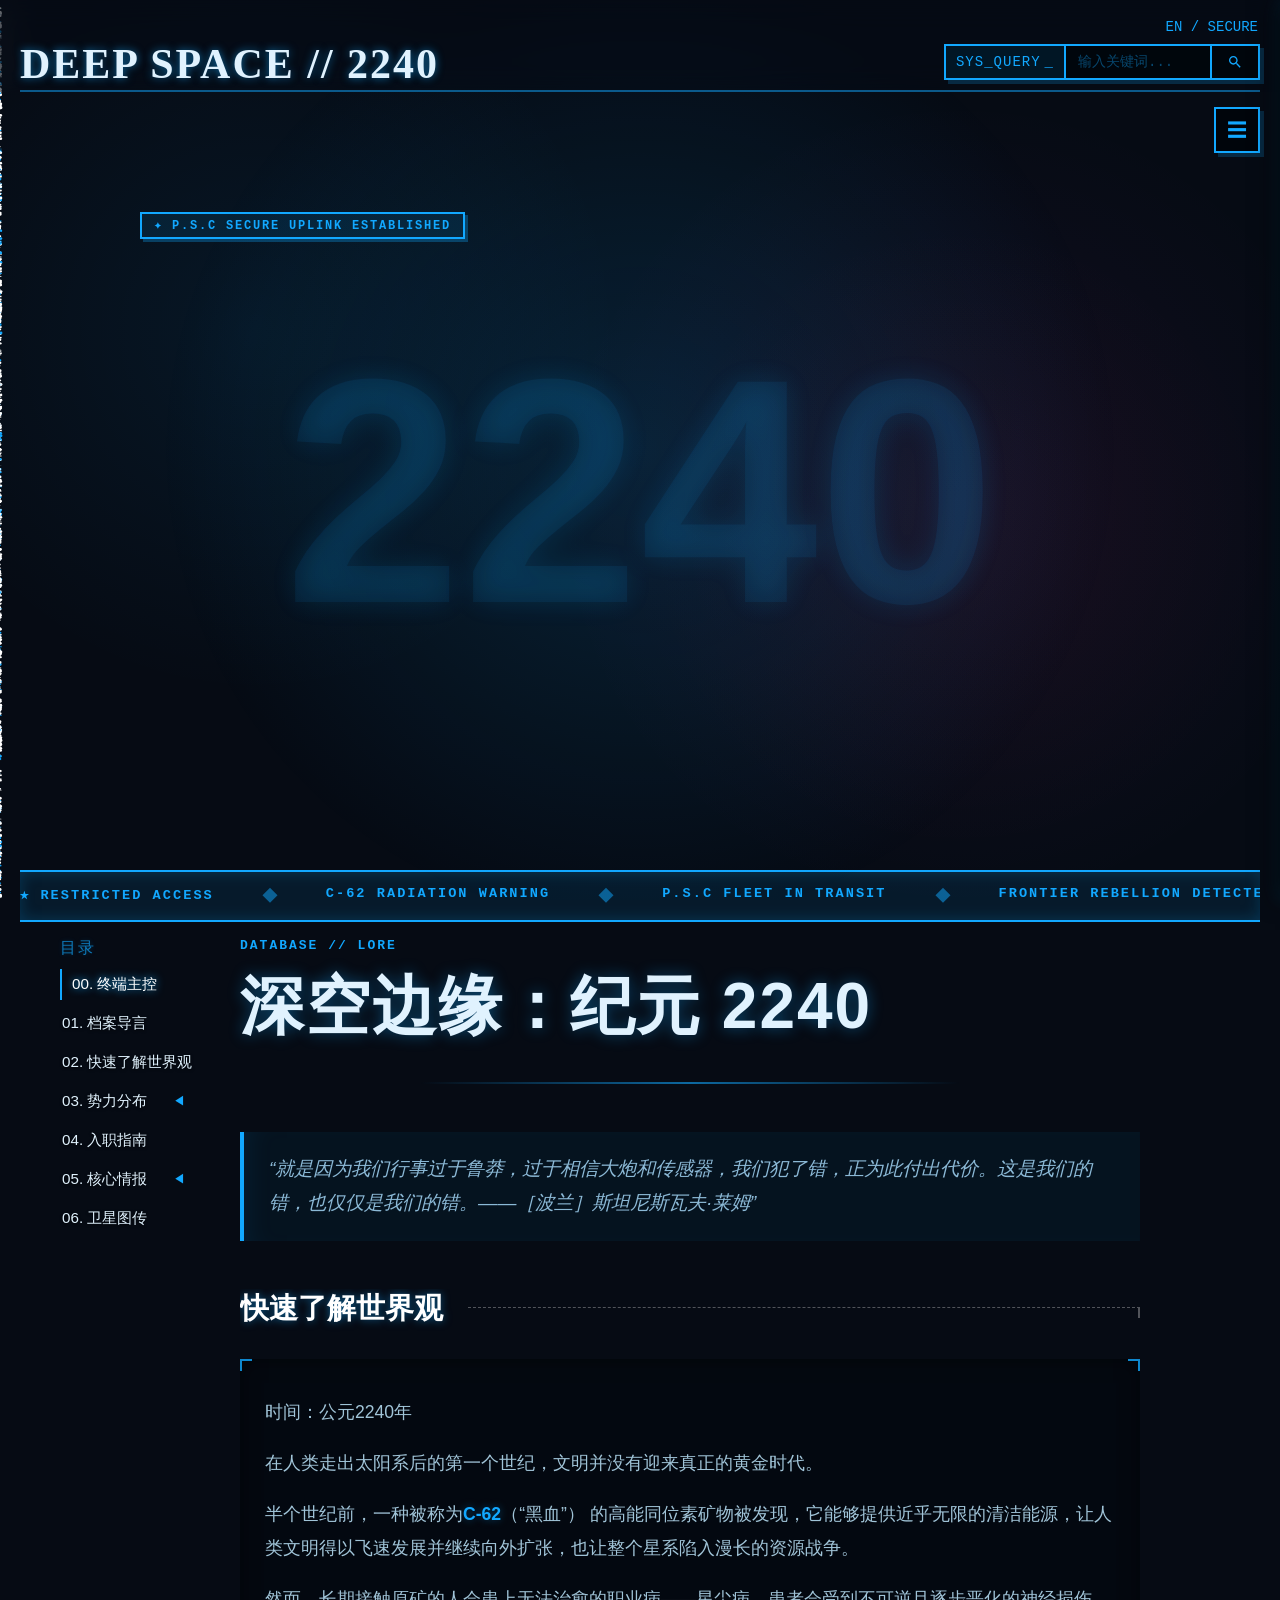
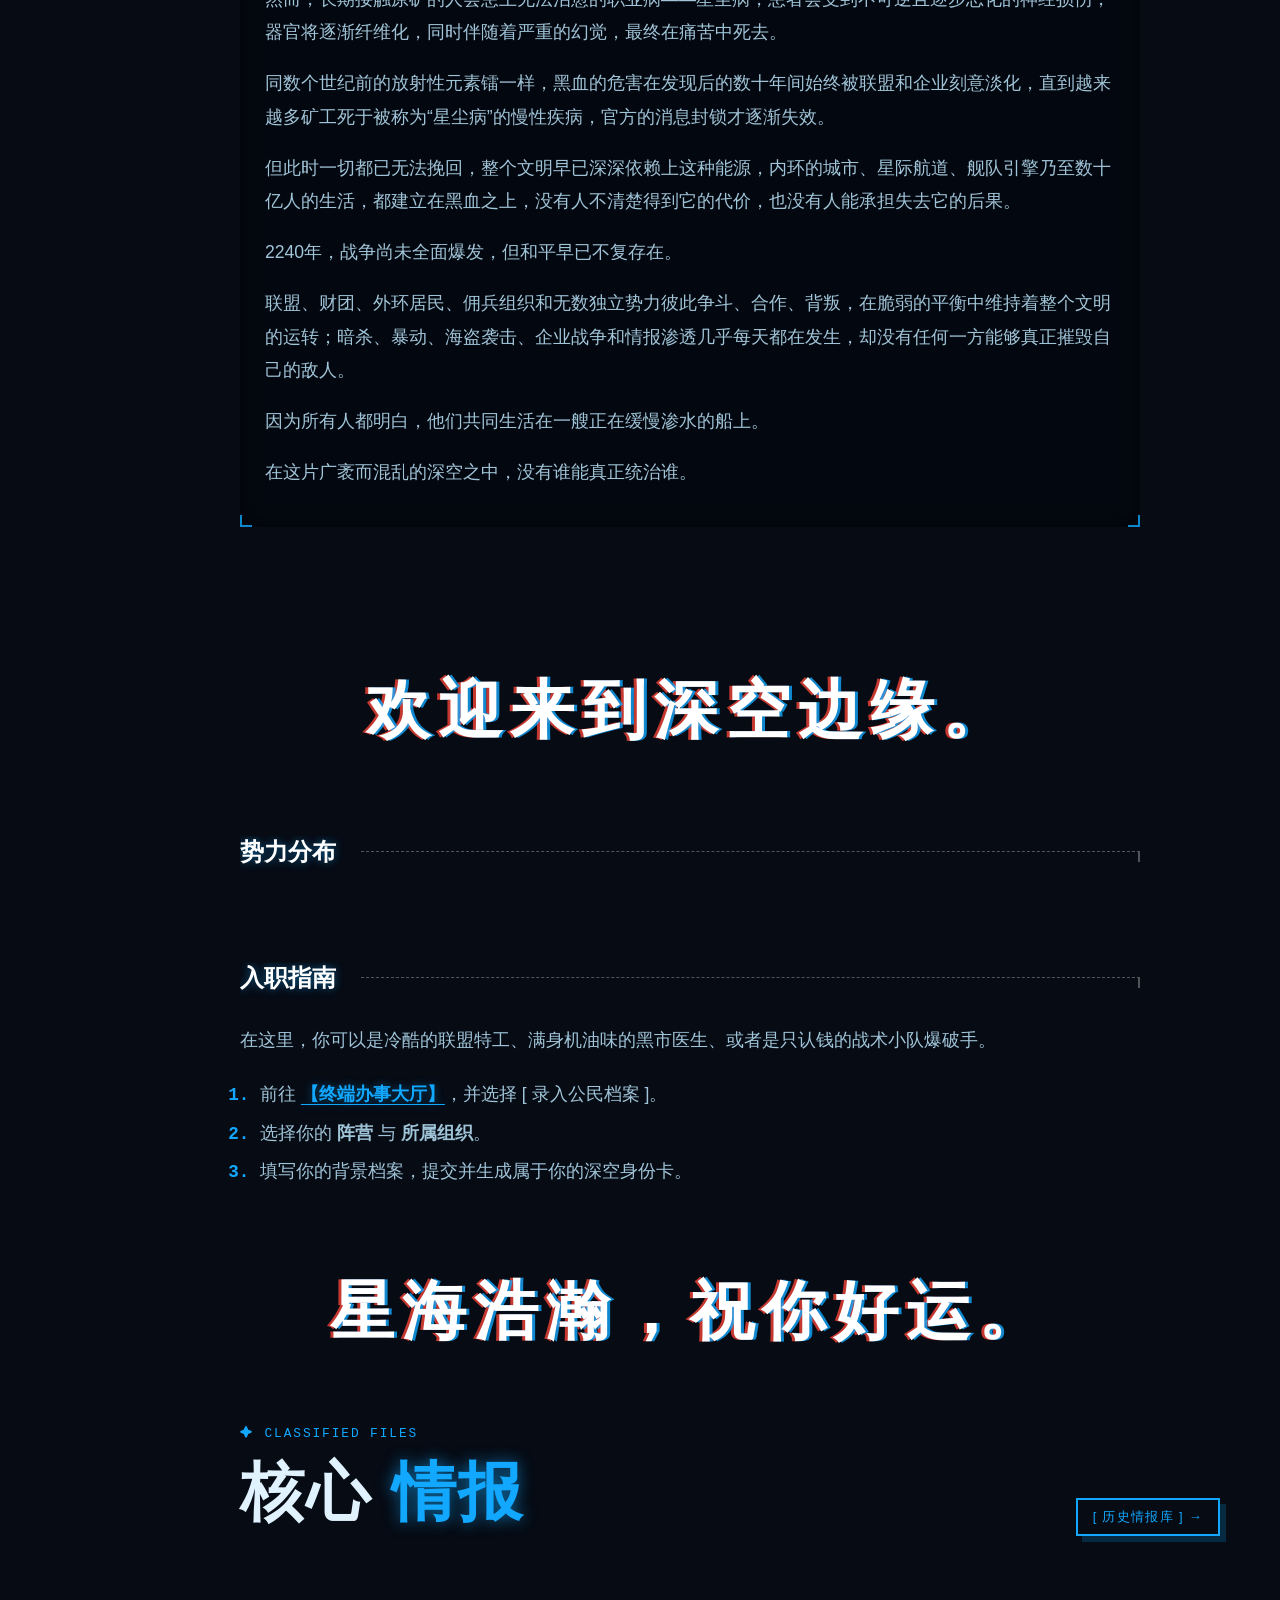
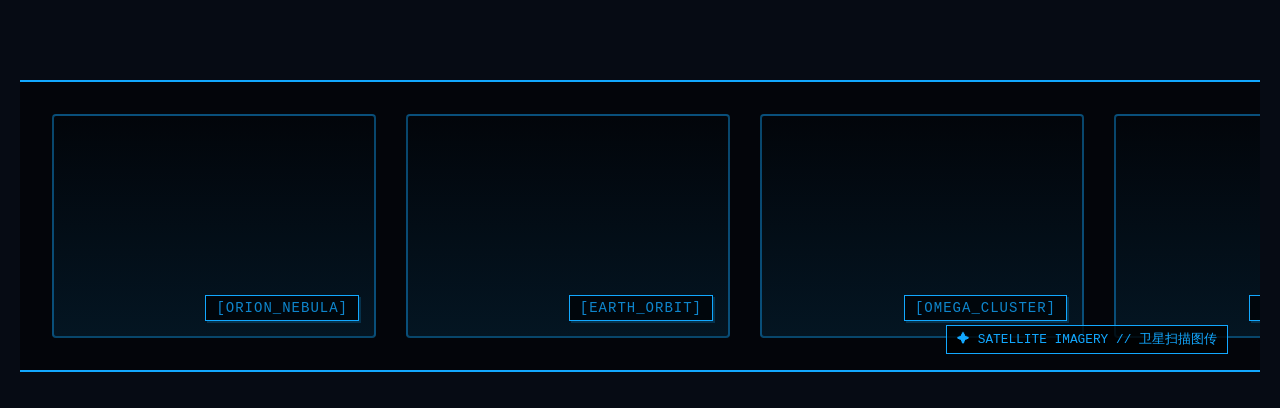
==== commit 2d21e69e: "Update fmt.Println message from 'Hello' to 'Goodbye'" ====
--- a/LagrangeBlindSpot.html
+++ b/LagrangeBlindSpot.html
@@ -5203,7 +5203,7 @@
         }
 
     </style>
-</head>
+
 
 <!-- 💥 终端子目录状态重置引擎 💥 -->
     <script>
@@ -5315,6 +5315,7 @@
         });
     </script>
 
+    </head> 
 <body class="secure-no-select">
     
     <!-- 💥 新增：iOS 液态折射毛玻璃 SVG 滤镜 -->
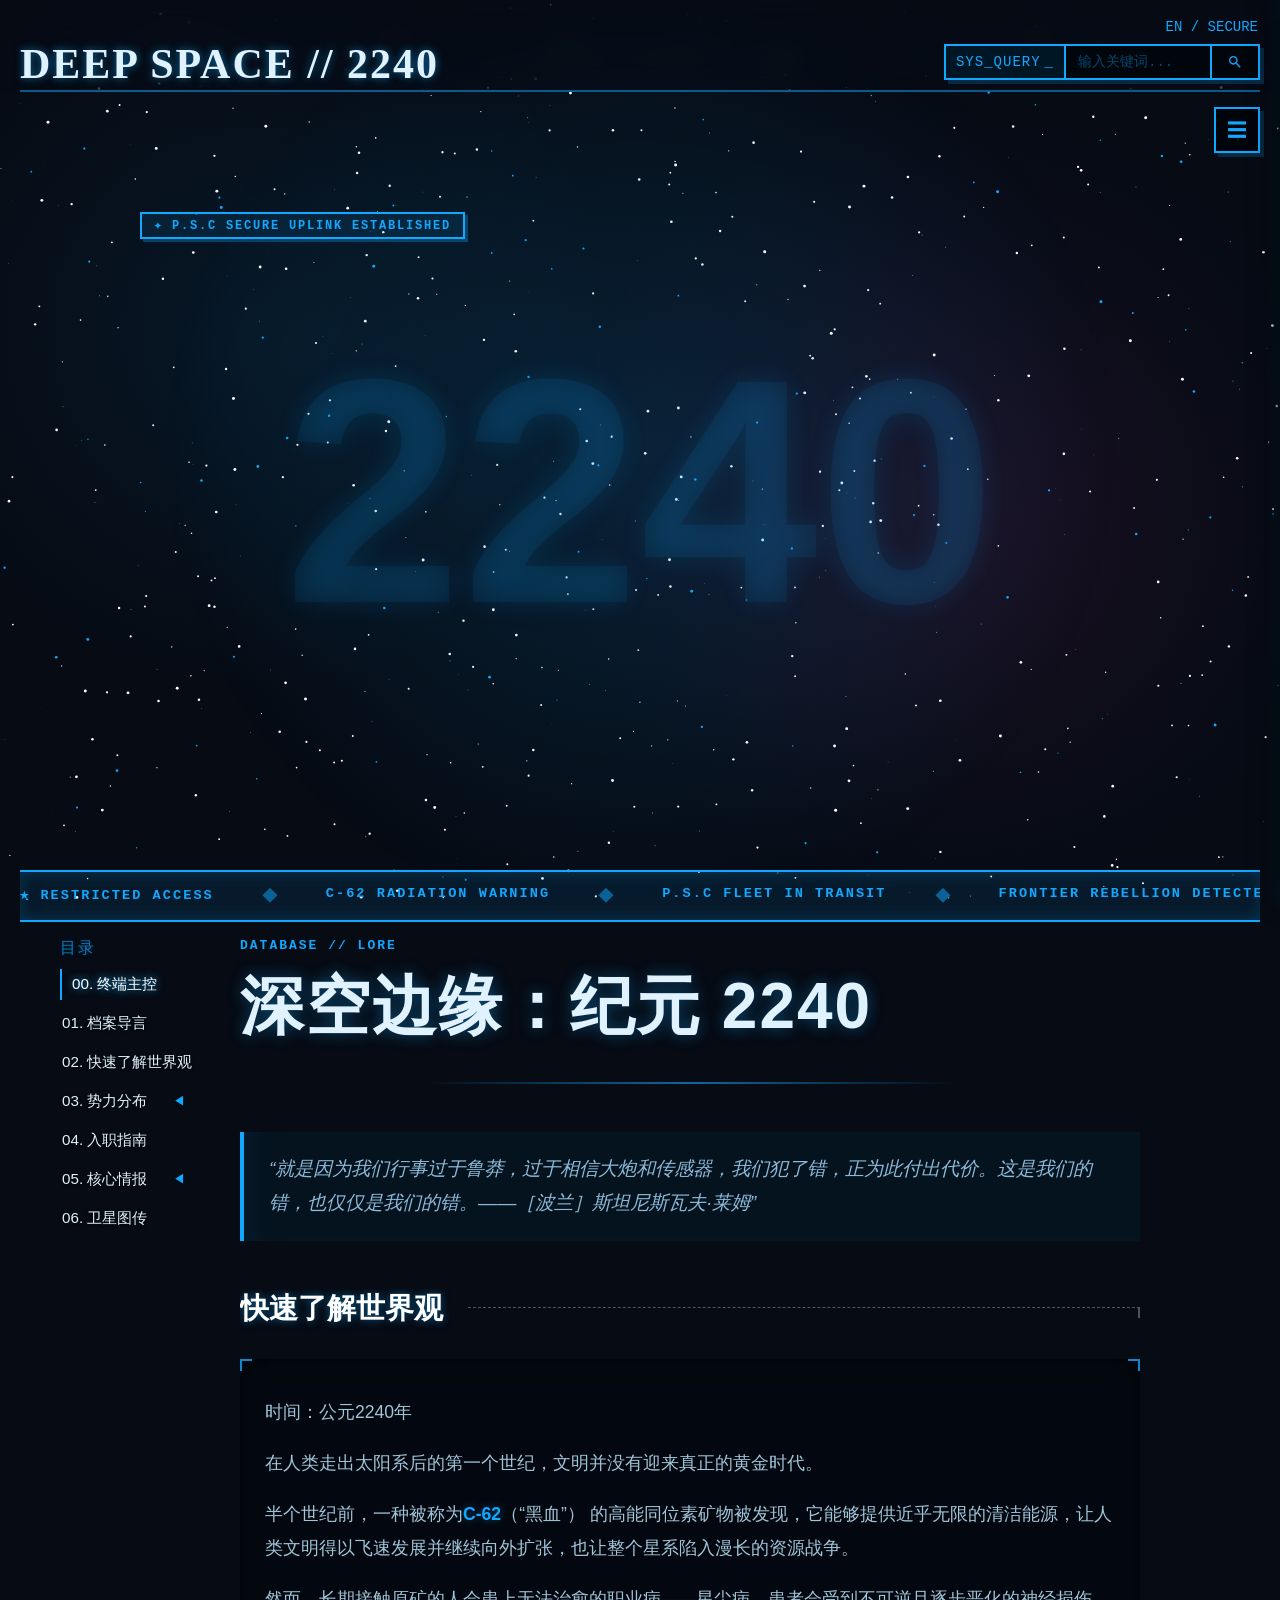
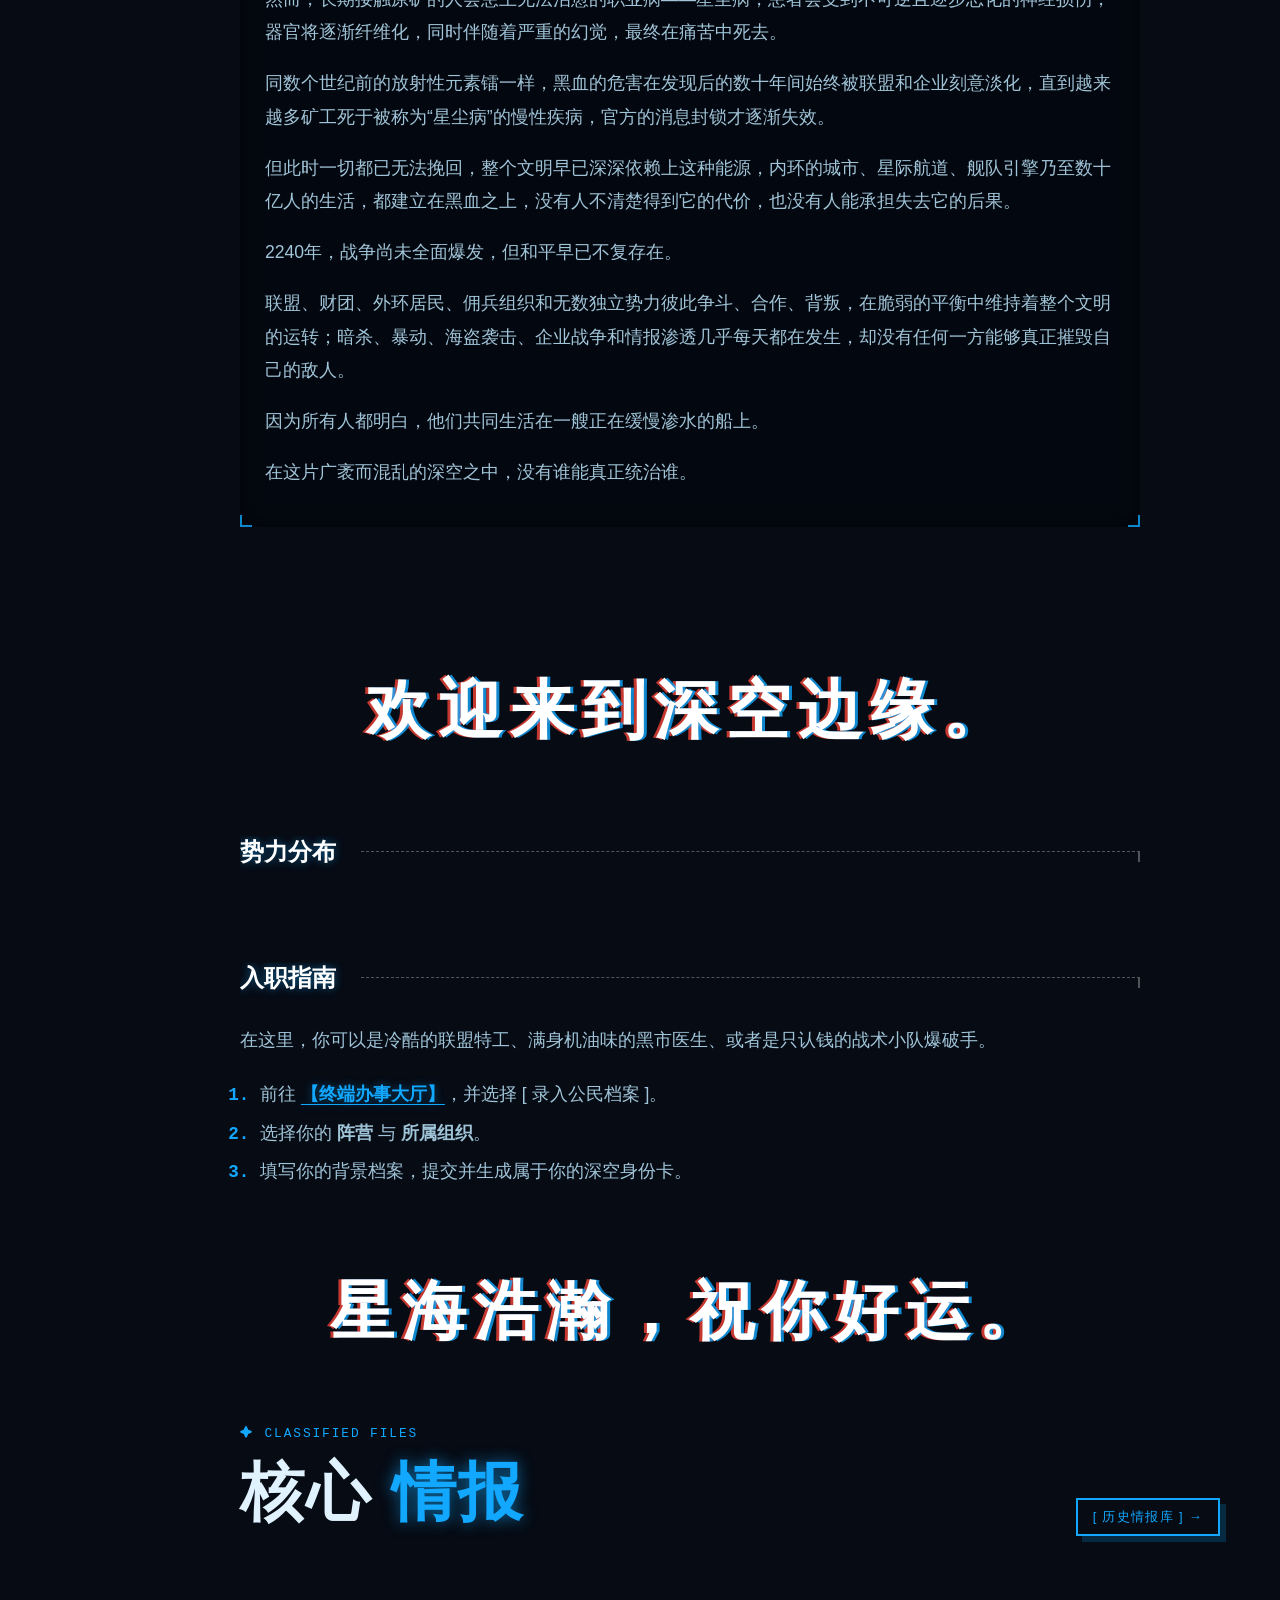
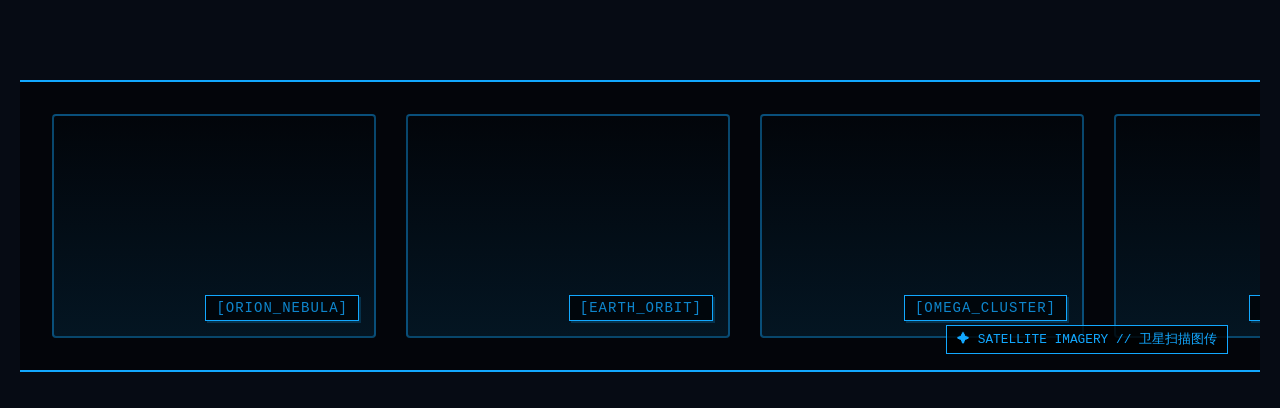
==== commit 81ea527d: "Update LagrangeBlindSpot.html" ====
--- a/LagrangeBlindSpot.html
+++ b/LagrangeBlindSpot.html
@@ -5316,6 +5316,7 @@
     </script>
 
     </head> 
+
 <body class="secure-no-select">
     
     <!-- 💥 新增：iOS 液态折射毛玻璃 SVG 滤镜 -->
@@ -5395,6 +5396,13 @@
                 <button class="sys-modal-btn cancel" onclick="closeAvatarUploader()">[ 取消 ]</button>
                 <button class="sys-modal-btn confirm" id="btnSaveAvatar" style="display: none;">[ 裁剪并上传 ]</button>
             </div>
+        </div>
+    </div>
+
+    <!-- 💥 新增：高清电子证件展示弹窗 -->
+    <div class="sys-modal-overlay" id="certModalOverlay" style="z-index: 9999999;" onclick="if(event.target===this) closeCertificate()">
+        <div class="sys-modal-box" id="certModalBox" style="max-width: 600px; width: 90%; background: rgba(6, 11, 20, 0.95); border-color: #e91e63; box-shadow: 0 0 40px rgba(233,30,99,0.3), inset 0 0 20px rgba(233,30,99,0.1); padding: 0;">
+            <!-- JS 动态内容将在这里渲染 -->
         </div>
     </div>
 
@@ -5459,7 +5467,7 @@
     <!-- 💥 论坛个人主页弹窗 -->
     <div class="forum-profile-modal" id="forumProfileModal" onclick="if(event.target===this) closeForumProfile()">
         <div class="forum-profile-box" id="forumProfileBox">
-            <button class="close-btn" style="position: absolute; top: 15px; right: 15px; z-index: 10;" onclick="closeForumProfile()">[X] CLOSE</button>
+            <button class="close-btn" style="position: absolute; top: 15px; right: 15px; z-index: 10;" onclick="closeForumProfile()">[X] </button>
             <div class="fp-header">
                 <div class="fp-avatar" id="fp-avatar">?</div>
                 <div class="fp-info">
@@ -5723,14 +5731,14 @@
 
                         <!-- 💥 动态渲染的主界面阵营区 💥 -->
                         <section class="world-section" id="sec-factions">
-                            <h2 class="world-section-title"><span style="font-size: 1.5rem;"> 势力分布 </h2>
+                            <h2 class="world-section-title"><span style="font-size: 1.5rem;"> 势力分布 </span></h2>
                             <div class="faction-grid" id="main-faction-grid">
                                 <!-- JS 将从数据库拉取阵营与组织并渲染在这里 -->
                             </div>
                         </section>
 
                         <section class="world-section" id="sec-onboard">
-                            <h2 class="world-section-title"><span style="font-size: 1.5rem;">入职指南 </h2>
+                            <h2 class="world-section-title"><span style="font-size: 1.5rem;">入职指南 </span></h2>
                             <div class="world-text">
                                 <p>在这里，你可以是冷酷的联盟特工、满身机油味的黑市医生、或者是只认钱的战术小队爆破手。</p>
                                 <ol class="cyber-list">
@@ -6086,9 +6094,9 @@
         <div class="view-panel" id="profileView">
             <div class="archive-container">
                 <div class="archive-header">
-                    <h2 class="neon-title" style="font-size: 28px; text-align: left; color: #00e5ff; text-shadow: 0 0 10px #00e5ff;">个人档案</h2>
-                    </p>公民个人档案界面</p>
-                </div>
+    <h2 class="neon-title" style="font-size: 28px; text-align: left; color: #00e5ff; text-shadow: 0 0 10px #00e5ff;">个人档案</h2>
+    <p>公民个人档案界面</p>
+</div>
                 
                 <!-- 动态生成的个人卡片会放在这里 -->
                 <div id="profile-content"></div>
@@ -6707,7 +6715,7 @@
             <div id="admin-npc-toggle-group" style="display: none; margin-bottom: 20px; background: rgba(156,39,176,0.1); border: 1px dashed #9c27b0; padding: 15px; border-radius: 4px;">
                 <label style="color: #e1bee7; display: flex; align-items: center; gap: 10px; cursor: pointer; font-family: monospace;">
                     <input type="checkbox" id="f-is-npc-checkbox" style="width: 18px; height: 18px;">
-                    <span style="color: #9c27b0; font-weight: bold; font-size: 15px;">[ 管理员特权 ] 作为 NPC 档案录入</span>
+                    <span style="color: #9c27b0; font-weight: bold; font-size: 15px;">作为 NPC 档案录入</span>
                 </label>
                 <div style="font-size: 12px; color: #ba68c8; margin-top: 8px; margin-left: 28px;">勾选后，此档案将被标记为 NPC，不会覆盖您的主身份，且允许您无限创建。</div>
             </div>
@@ -7009,6 +7017,44 @@
 
 </div>
 
+<!-- 💥 新增：政务大厅入口 -->
+                <div class="form-section-title" style="border-color: #00bcd4; color: #00bcd4; margin-bottom: 15px; margin-top: 30px;">[ 政务大厅 // GOV AFFAIRS ]</div>
+                <div style="display: grid; grid-template-columns: repeat(auto-fit, minmax(220px, 1fr)); gap: 15px; margin-bottom: 40px;">
+                    
+                    <button class="submit-btn" style="padding: 20px 15px; display: flex; flex-direction: column; align-items: center; gap: 10px; border-color: #e91e63; color: #e91e63; background: rgba(233,30,99,0.05); transition: 0.2s;" onclick="openGovForm('marriage')" onmouseover="this.style.background='rgba(233,30,99,0.15)'" onmouseout="this.style.background='rgba(233,30,99,0.05)'">
+                        <!-- 伴侣/羁绊交织环 SVG -->
+                        <svg viewBox="0 0 24 24" style="width: 42px; height: 42px; fill: #e91e63; filter: drop-shadow(0 0 8px rgba(233,30,99,0.6)); margin-bottom: 5px;">
+                            <path d="M8 6c-3.31 0-6 2.69-6 6s2.69 6 6 6c2.08 0 3.91-1.06 5-2.67 1.09 1.61 2.92 2.67 5 2.67 3.31 0 6-2.69 6-6s-2.69-6-6-6c-2.08 0-3.91 1.06-5 2.67C11.91 7.06 10.08 6 8 6zm0 10c-2.21 0-4-1.79-4-4s1.79-4 4-4c1.19 0 2.25.53 2.98 1.36-.6.82-.98 1.83-.98 2.64 0 .81.38 1.82.98 2.64C10.25 15.47 9.19 16 8 16zm8 0c-1.19 0-2.25-.53-2.98-1.36.6-.82.98-1.83.98-2.64 0-.81-.38-1.82-.98-2.64.73-.83 1.79-1.36 2.98-1.36 2.21 0 4 1.79 4 4s-1.79 4-4 4z"/>
+                        </svg>
+                        <span style="font-family: 'Impact', sans-serif; letter-spacing: 2px;">[ 联盟民政局 ]</span>
+                        <span style="font-size: 12px; color: #ff80ab; font-family: 'PingFang SC', sans-serif;">伴侣登记 / 关系公证</span>
+                    </button>
+
+                    <button class="submit-btn" style="padding: 20px 15px; display: flex; flex-direction: column; align-items: center; gap: 10px; border-color: #00bcd4; color: #00bcd4; background: rgba(0,188,212,0.05); transition: 0.2s;" onclick="openGovForm('ship')" onmouseover="this.style.background='rgba(0,188,212,0.15)'" onmouseout="this.style.background='rgba(0,188,212,0.05)'">
+                        <!-- 飞船/战机 SVG (完美居中对齐版) -->
+                        <svg viewBox="0 0 100 100" style="width: 42px; height: 42px; flex-shrink: 0; fill: rgba(0,188,212,0.1); stroke: #00bcd4; filter: drop-shadow(0 0 8px rgba(0,188,212,0.6)); margin-bottom: 5px;">
+                            <!-- 💥 核心修正：Y轴从 50 改为 68，把飞船的视觉重心往下压 -->
+                            <g transform="translate(50, 72)" stroke-linejoin="round" stroke-linecap="round">
+                                <!-- 飞船本体 -->
+                                <path stroke-width="4" d="M 0 0 h 10 l 5 -5 9 5 6 -15 -15 -15 c 0 -5 -4 -32 -15 -40 c -11 8 -15 35 -15 40 l -15 15 6 15 9 -5 5 5 h 10" />
+                                <!-- 尾部引擎尾流 -->
+                                <path stroke-width="3" fill="#00bcd4" d="M 0 7 a 8 8 0 0 0 -8 8 c 0 4 4 6 8 12 c 4 -6 8 -8 8 -12 a 8 8 0 0 0 -8 -8" />
+                            </g>
+                        </svg>
+                        <span style="font-family: 'Impact', sans-serif; letter-spacing: 2px;">[ 飞船管理局 ]</span>
+                        <span style="font-size: 12px; color: #84ffff; font-family: 'PingFang SC', sans-serif;">私人舰船 / 载具备案</span>
+                    </button>
+
+                    <button class="submit-btn" style="padding: 20px 15px; display: flex; flex-direction: column; align-items: center; gap: 10px; border-color: #ff9800; color: #ff9800; background: rgba(255,152,0,0.05); transition: 0.2s;" onclick="openGovForm('corp')" onmouseover="this.style.background='rgba(255,152,0,0.15)'" onmouseout="this.style.background='rgba(255,152,0,0.05)'">
+                        <!-- 企业/商业公文包 SVG -->
+                        <svg viewBox="0 0 24 24" style="width: 42px; height: 42px; fill: #ff9800; filter: drop-shadow(0 0 8px rgba(255,152,0,0.6)); margin-bottom: 5px;">
+                            <path d="M20 6h-4V4c0-1.11-.89-2-2-2h-4c-1.11 0-2 .89-2 2v2H4c-1.11 0-1.99.89-1.99 2L2 19c0 1.11.89 2 2 2h16c1.11 0 2-.89 2-2V8c0-1.11-.89-2-2-2zm-6 0h-4V4h4v2z"/>
+                        </svg>
+                        <span style="font-family: 'Impact', sans-serif; letter-spacing: 2px;">[ 商业注册局 ]</span>
+                        <span style="font-size: 12px; color: #ffcc80; font-family: 'PingFang SC', sans-serif;">商铺 / 营业执照签发</span>
+                    </button>
+                </div>
+
                 <!-- 状态看板 -->
                 <div id="queue-status-board" style="margin-bottom: 20px;"></div>
 
@@ -7021,6 +7067,11 @@
                 <div class="form-section-title" style="border-color: #8bc34a; color: #8bc34a; margin-top: 40px;">[ 组织创立申请队列 ]</div>
                 <div id="queue-org-grid" class="roster-grid"></div>
                 <div id="queue-org-detail" class="roster-detail" style="display: none; border-color: #8bc34a; box-shadow: inset 0 0 20px rgba(139,195,74,0.1);"></div>
+
+                <!-- 💥 新增：政务备案排队列表 -->
+                <div class="form-section-title" style="border-color: #00bcd4; color: #00bcd4; margin-top: 40px;">[ 政务备案审核队列 ]</div>
+                <div id="queue-gov-grid" class="roster-grid"></div>
+                <div id="queue-gov-detail" class="roster-detail" style="display: none;"></div>
             </div>
         </div>
 
@@ -7115,6 +7166,232 @@
                         &lt; 返回上一页
                     </button>
                 </form>
+            </div>
+        </div>
+
+        <!-- 💥 新增：政务大厅申请表 (动态三合一) -->
+        <div class="view-panel" id="govFormView">
+            <div class="archive-container" style="max-width: 800px; margin: 0 auto; padding-top: 2rem;">
+                <div class="article-top-bar" id="gov-top-bar">
+                    <button class="btn-ghost" onclick="closeForm()" style="padding: 6px 12px; font-size: 14px;" id="gov-back-btn">&lt; 返回</button>
+                    <div class="article-sys-status" id="gov-sys-status"><span class="blink-cursor">_</span> REGISTRY</div>
+                </div>
+
+                <div class="archive-header" id="gov-header-box" style="border-bottom: 2px solid; padding-bottom: 15px; margin-bottom: 30px;">
+                    <h2 class="neon-title" id="gov-form-title" style="font-size: 28px; text-align: left;">政务登记表</h2>
+                    <p id="gov-form-desc">请如实填写备案信息，提交后将由联盟政务中心审核。</p>
+                </div>
+
+                <form class="tactical-form" id="gov-form">
+                    <input type="hidden" id="gov-type" value="">
+                    
+                    <!-- 1. 民政局表单 (粉色) -->
+                    <div id="gov-marriage-fields" style="display: none;">
+    
+    <!-- 1. 关系类型挪到最上面 -->
+    <div class="input-group full-width" style="margin-bottom: 20px;">
+        <label style="color: #e91e63;">关系类型</label>
+        <div class="input-wrapper select-wrapper" style="border-color: rgba(233,30,99,0.4);">
+            <span class="prefix" style="color: #e91e63;">&gt;</span>
+            <!-- 💥 增加 onchange 事件触发文案变化，并删除了雇佣契约 -->
+            <select id="g-m-type" required style="color: #fff;" onchange="updateMarriageLabels()">
+                <option value="伴侣/婚姻">伴侣 / 婚姻登记</option>
+                <option value="收养/亲属">收养 / 亲属公证</option>
+                <option value="解除关系" style="color: #f44336;">解除关系 / 撤销公证</option>
+            </select>
+        </div>
+    </div>
+
+    <!-- 2. 申请人 A -->
+    <div class="input-group full-width" style="margin-bottom: 20px;">
+        <label id="label-m-person-a" style="color: #e91e63;">申请人 A (您自己)</label>
+        <!-- 💥 加上 id="g-m-person-a-wrapper" 方便 JS 控制样式 -->
+        <div class="input-wrapper" id="g-m-person-a-wrapper" style="border-color: rgba(233,30,99,0.4); background: rgba(233,30,99,0.05);">
+            <span class="prefix" style="color: #e91e63;">&gt;</span>
+            <!-- 普通玩家看到的只读输入框 -->
+            <input type="text" id="g-m-person-a-input" readonly style="color: #ff80ab; width: 100%; background: transparent; border: none; outline: none;">
+            <!-- 管理员看到的下拉框 (默认隐藏) -->
+            <select id="g-m-person-a-select" style="display: none; color: #ff80ab; width: 100%; background: transparent; border: none; outline: none; appearance: none; cursor: pointer; font-family: 'PingFang SC', sans-serif;"></select>
+        </div>
+    </div>
+
+    <!-- 3. 申请人 B -->
+    <div class="input-group full-width" id="g-m-person-b-group" style="margin-bottom: 20px;">
+        <label id="label-m-person-b" style="color: #e91e63;">申请人 B (伴侣代号/姓名)</label>
+        <div style="display: flex; gap: 10px; align-items: flex-start;">
+            <div class="input-wrapper" style="flex: 1; border-color: rgba(233,30,99,0.4);">
+                <span class="prefix" style="color: #e91e63;">&gt;</span>
+                <textarea id="g-m-person-b" rows="1" placeholder="点击右侧按钮检索档案..." readonly required style="cursor: pointer;" onclick="openGovBindSearch()"></textarea><input type="hidden" id="g-m-person-b-id">
+            </div>
+            <button type="button" class="sys-modal-btn confirm" style="height: 41px; margin: 0; padding: 0 15px; white-space: nowrap; width: auto !important; flex-shrink: 0; border-color: #e91e63; color: #e91e63; background: rgba(233,30,99,0.1);" onclick="openGovBindSearch()">[ 检索档案 ]</button>
+        </div>
+        <div id="hint-m-person-b" style="font-size: 12px; color: #ff80ab; margin-top: 5px;">注：若关系模式允许多人，可多次点击检索添加。</div>
+    </div>
+
+    <!-- 4. 关系模式 / 连结形态 -->
+    <div class="input-group full-width" id="g-m-dynamic-group" style="margin-bottom: 20px;">
+        <label id="label-m-dynamic" style="color: #e91e63;">关系模式</label>
+        <div style="display: flex; gap: 10px; flex-direction: column;">
+            <div class="input-wrapper select-wrapper" id="g-m-dynamic-select-wrapper" style="border-color: rgba(233,30,99,0.4);">
+                <span class="prefix" style="color: #e91e63;">&gt;</span>
+                <select id="g-m-dynamic-select" onchange="checkCustomMarriageDynamic()" style="color: #fff;">
+                    <option value="未指定" selected>-- 不指定 / 默认 --</option>
+                    <option value="一对一">一对一</option>
+                    <option value="多边恋">多边恋</option>
+                    <option value="酷儿柏拉图">酷儿柏拉图</option>
+                    <option value="开放式关系">开放式关系</option>
+                    <option value="custom">-- 自定义其他模式 --</option>
+                </select>
+            </div>
+            <div class="input-wrapper" id="g-m-dynamic-custom-wrapper" style="display: none; border-color: rgba(233,30,99,0.4); flex-direction: column; align-items: flex-start;">
+                <div style="display: flex; width: 100%;">
+                    <span class="prefix" style="color: #e91e63;">&gt;</span>
+                    <input type="text" id="g-m-dynamic-custom" placeholder="请输入自定义的关系模式...">
+                </div>
+                <label id="label-m-multi" style="color: #ff80ab; font-size: 12px; padding: 5px 10px; cursor: pointer; display: flex; align-items: center; gap: 5px; border-top: 1px dashed rgba(233,30,99,0.3); width: 100%; box-sizing: border-box;">
+                    <input type="checkbox" id="g-m-is-multi" style="width: 14px; height: 14px;"> 此自定义关系允许多人
+                </label>
+            </div>
+        </div>
+    </div>
+
+    <!-- 5. 誓言 / 附加条款 -->
+    <div class="input-group full-width" id="g-m-notes-group" style="margin-bottom: 20px;">
+        <label id="label-m-notes" style="color: #e91e63;">誓言 / 纪念日 (选填)</label>
+        <div class="input-wrapper" style="border-color: rgba(233,30,99,0.4);">
+            <textarea id="g-m-notes" rows="3" placeholder="写下你们的誓言，或者特殊的纪念日..."></textarea>
+        </div>
+    </div>
+
+    <!-- 💥 解除关系专属：选择证件 -->
+    <div class="input-group full-width" id="g-m-cert-group" style="display: none; margin-bottom: 20px;">
+        <label style="color: #f44336;">选择要解除的电子证件 <span style="color: #f44336;">*</span></label>
+        <div class="input-wrapper select-wrapper" style="border-color: rgba(244,67,54,0.4); background: rgba(244,67,54,0.05);">
+            <span class="prefix" style="color: #f44336;">&gt;</span>
+            <select id="g-m-cert-select" style="color: #fff;">
+                <option value="" disabled selected>-- 请选择要销毁的证件 --</option>
+            </select>
+        </div>
+        <div style="font-size: 12px; color: #ffb4a9; margin-top: 5px;">注：解除关系申请提交后，需等待管理员盖章。批准后证件将永久销毁，双方档案中的羁绊记录也会被自动清除。</div>
+    </div>
+
+    </div> <!-- 💥 补上这个 div！用来彻底闭合 gov-marriage-fields -->
+
+                    <!-- 2. 飞船登记表单 (青色) -->
+                    <div id="gov-ship-fields" style="display: none;">
+                        <div class="input-group full-width" style="margin-bottom: 20px;">
+                            <label style="color: #00bcd4;">舰船 / 载具名称</label>
+                            <div class="input-wrapper" style="border-color: rgba(0,188,212,0.4);">
+                                <span class="prefix" style="color: #00bcd4;">&gt;</span>
+                                <input type="text" id="g-s-name" placeholder="例如：游隼号、碎星者..." required>
+                            </div>
+                        </div>
+                        <div class="input-group full-width" style="margin-bottom: 20px;">
+                            <label style="color: #00bcd4;">舰船级别 / 型号</label>
+                            <div class="input-wrapper select-wrapper" style="border-color: rgba(0,188,212,0.4);">
+                                <span class="prefix" style="color: #00bcd4;">&gt;</span>
+                                <select id="g-s-class" required style="color: #fff;">
+                                    <option value="轻型单人战机/穿梭机">轻型战机 / 穿梭机 / 侦察艇</option>
+                                    <option value="中型武装运输船/走私船">中型武装运输船 / 走私船</option>
+                                    <option value="重型货卫/科考船">重型货船 / 深空科考船</option>
+                                    <option value="主力巡洋舰/护卫舰">主力巡洋舰 / 护卫舰 (需特殊许可)</option>
+                                    <option value="地面载具/机甲">地面重型载具 / 机甲</option>
+                                </select>
+                            </div>
+                        </div>
+                        <div class="input-group full-width" style="margin-bottom: 20px;">
+                            <label style="color: #00bcd4;">性能参数与武器改装 (详细说明)</label>
+                            <div class="input-wrapper" style="border-color: rgba(0,188,212,0.4);">
+                                <textarea id="g-s-specs" rows="4" placeholder="例如：加装了隐形涂层，配备两门等离子速射炮，跃迁引擎经过非法改装..."></textarea>
+                            </div>
+                        </div>
+                    </div>
+
+                    <!-- 3. 企业登记表单 (橙色) -->
+                    <div id="gov-corp-fields" style="display: none;">
+                        <div class="input-group full-width" style="margin-bottom: 20px;">
+                            <label style="color: #ff9800;">企业 / 商铺名称</label>
+                            <div class="input-wrapper" style="border-color: rgba(255,152,0,0.4);">
+                                <span class="prefix" style="color: #ff9800;">&gt;</span>
+                                <input type="text" id="g-c-name" placeholder="例如：老约翰义体维修店、深空矿业集团..." required>
+                            </div>
+                        </div>
+                        <div class="input-group full-width" style="margin-bottom: 20px;">
+                            <label style="color: #ff9800;">主营业务 / 经营范围</label>
+                            <div class="input-wrapper" style="border-color: rgba(255,152,0,0.4);">
+                                <span class="prefix" style="color: #ff9800;">&gt;</span>
+                                <input type="text" id="g-c-scope" placeholder="例如：义体维修、军火走私、矿物收购..." required>
+                            </div>
+                        </div>
+                        <div class="input-group full-width" style="margin-bottom: 20px;">
+                            <label style="color: #ff9800;">注册地 / 实体店位置</label>
+                            <div class="input-wrapper" style="border-color: rgba(255,152,0,0.4);">
+                                <span class="prefix" style="color: #ff9800;">&gt;</span>
+                                <input type="text" id="g-c-location" placeholder="例如：阿卡戎自由港-霓虹街区 104 号">
+                            </div>
+                        </div>
+                        <div class="input-group full-width" style="margin-bottom: 20px;">
+                            <label style="color: #ff9800;">企业背景与详细介绍</label>
+                            <div class="input-wrapper" style="border-color: rgba(255,152,0,0.4);">
+                                <textarea id="g-c-desc" rows="4" placeholder="向其他公民介绍您的商铺或企业..."></textarea>
+                            </div>
+                        </div>
+                    </div>
+
+                    <button type="button" class="submit-btn" id="btn-submit-gov" style="color: #060b14; font-size: 18px; margin-top: 10px; width: 100%;">
+                        [ 提交政务备案申请 ]
+                    </button>
+                </form>
+            </div>
+        </div>
+
+        <!-- 💥 新增：充满仪式感的“契约签署”全屏界面 -->
+        <div class="view-panel" id="govConfirmView">
+            <div class="article-page-container" style="max-width: 800px; padding-top: 2rem;">
+                <div class="article-top-bar" style="border-bottom-color: rgba(233,30,99,0.3);">
+                    <button class="btn-ghost" onclick="closeForm()" style="color: #e91e63; border-color: #e91e63; padding: 6px 12px; font-size: 14px;">&lt; 返回大厅</button>
+                    <div class="article-sys-status" style="color: #e91e63;"><span class="blink-cursor">_</span> UNION CONTRACT</div>
+                </div>
+
+                <div style="background: rgba(0, 5, 10, 0.8); border: 2px solid #e91e63; padding: 50px 40px; border-radius: 4px; box-shadow: 0 0 40px rgba(233,30,99,0.2), inset 0 0 30px rgba(233,30,99,0.05); position: relative; overflow: hidden;">
+                    <!-- 背景幽灵水印 -->
+                    <div style="position: absolute; top: 50%; left: 50%; transform: translate(-50%, -50%); font-size: 180px; color: rgba(233,30,99,0.03); font-family: 'Impact', sans-serif; pointer-events: none; white-space: nowrap; z-index: 0;">P.S.C</div>
+
+                    <!-- 契约头部 -->
+                    <div style="text-align: center; margin-bottom: 40px; border-bottom: 1px dashed rgba(233,30,99,0.4); padding-bottom: 30px; position: relative; z-index: 1;">
+                        <svg viewBox="0 0 24 24" style="width: 64px; height: 64px; fill: #e91e63; filter: drop-shadow(0 0 15px rgba(233,30,99,0.6)); margin-bottom: 15px;">
+                            <path d="M8 6c-3.31 0-6 2.69-6 6s2.69 6 6 6c2.08 0 3.91-1.06 5-2.67 1.09 1.61 2.92 2.67 5 2.67 3.31 0 6-2.69 6-6s-2.69-6-6-6c-2.08 0-3.91 1.06-5 2.67C11.91 7.06 10.08 6 8 6zm0 10c-2.21 0-4-1.79-4-4s1.79-4 4-4c1.19 0 2.25.53 2.98 1.36-.6.82-.98 1.83-.98 2.64 0 .81.38 1.82.98 2.64C10.25 15.47 9.19 16 8 16zm8 0c-1.19 0-2.25-.53-2.98-1.36.6-.82.98-1.83.98-2.64 0-.81-.38-1.82-.98-2.64.73-.83 1.79-1.36 2.98-1.36 2.21 0 4 1.79 4 4s-1.79 4-4 4z"/>
+                        </svg>
+                        <h2 style="color: #e91e63; font-size: 36px; margin: 0; letter-spacing: 6px; text-shadow: 0 0 20px rgba(233,30,99,0.5); font-family: 'Microsoft YaHei', serif;">泛星联盟民政局</h2>
+                        <p style="color: #ff80ab; font-family: monospace; letter-spacing: 4px; margin-top: 10px; font-size: 14px;">[ 关系缔结电子契约 ]</p>
+                    </div>
+
+                    <!-- 契约正文 (使用宋体/明朝体衬线族，增加官方公文的冰冷庄重感) -->
+                    <div id="gov-confirm-content" style="color: #e0f2fe; font-size: 16px; line-height: 2.2; font-family: 'Noto Serif SC', 'Songti SC', 'STSong', 'SimSun', serif; text-align: justify; position: relative; z-index: 1; padding: 0 20px; letter-spacing: 1px;">
+                        <!-- JS 动态生成宣誓词 -->
+                    </div>
+
+                    <!-- 收养专属：附加选项区 -->
+                    <div id="gov-confirm-extra-options" style="position: relative; z-index: 1; padding: 0 20px; margin-top: 20px;"></div>
+
+                    <!-- 电子签名区 -->
+                    <div style="margin-top: 60px; display: flex; justify-content: space-between; border-top: 1px dashed rgba(233,30,99,0.4); padding-top: 40px; position: relative; z-index: 1; flex-wrap: wrap; gap: 30px;">
+                        <div style="text-align: center; flex: 1;">
+                            <div style="color: #8bb9d6; font-size: 12px; font-family: monospace; margin-bottom: 15px; letter-spacing: 1px;">发起方电子签名</div>
+                            <div id="gov-confirm-sign-a" style="font-family: 'Impact', cursive; font-size: 28px; color: #e91e63; border-bottom: 2px solid #e91e63; padding: 0 30px 5px 30px; display: inline-block; text-shadow: 0 0 10px rgba(233,30,99,0.4);">SIGN_A</div>
+                        </div>
+                        <div style="text-align: center; flex: 1;">
+                            <div style="color: #8bb9d6; font-size: 12px; font-family: monospace; margin-bottom: 15px; letter-spacing: 1px;">确认方电子签名</div>
+                            <div id="gov-confirm-sign-b" style="font-family: 'Impact', cursive; font-size: 28px; color: rgba(255,255,255,0.2); border-bottom: 2px solid rgba(255,255,255,0.2); padding: 0 30px 5px 30px; display: inline-block; letter-spacing: 2px;">AWAITING...</div>
+                        </div>
+                    </div>
+
+                    <!-- 操作按钮 -->
+                    <div style="margin-top: 60px; display: flex; gap: 20px; position: relative; z-index: 1; flex-wrap: wrap;">
+                        <button class="submit-btn" style="flex: 2; min-width: 200px; font-size: 20px; padding: 18px; color: #060b14; background: #e91e63; border-color: #e91e63; font-weight: bold; letter-spacing: 4px; box-shadow: 0 0 25px rgba(233,30,99,0.5);" onclick="executeGovConfirm()">[ 签署契约并同意 ]</button>
+                        <button class="sys-modal-btn cancel" style="flex: 1; min-width: 150px; font-size: 16px; letter-spacing: 2px;" onclick="executeGovReject()">[ 拒绝并销毁 ]</button>
+                    </div>
+                </div>
             </div>
         </div>
 
@@ -7203,6 +7480,8 @@
             </div>
         </div>
 
+        
+
         <!-- 🔷 科幻解密过渡遮罩 -->
 <div id="article-decode-overlay">
     <div class="decode-title-ghost" id="decode-title-ghost">ACCESSING...</div>
@@ -7244,6 +7523,8 @@
 
             </div>
         </div>
+
+        </div> <!-- 💥 补上这个 div，用来闭合最外层的 page-container -->
 
         <!-- 💥 引入 Supabase 官方引擎 -->
     <script src="https://cdn.jsdelivr.net/npm/@supabase/supabase-js@2"></script>
@@ -7273,6 +7554,17 @@
 /* =========================================================
            💥 关系网检索与绑定引擎 💥
            ========================================================= */
+window.currentBindTarget = 'family'; // 默认是人设表的亲属绑定
+
+// 政务大厅专属呼叫
+window.openGovBindSearch = function() {
+    window.currentBindTarget = 'gov_marriage';
+    document.getElementById('bind-search-input').value = '';
+    document.getElementById('bind-search-results').innerHTML = '<div style="color:#8bb9d6; font-size:12px; text-align:center; padding: 20px 0;">请输入关键词进行检索</div>';
+    document.getElementById('bindCharModal').classList.add('active');
+    setTimeout(() => document.getElementById('bind-search-input').focus(), 100);
+};
+
         window.openBindCharModal = function() {
             document.getElementById('bind-search-input').value = '';
             document.getElementById('bind-search-results').innerHTML = '<div style="color:#8bb9d6; font-size:12px; text-align:center; padding: 20px 0;">请输入关键词进行检索</div>';
@@ -7285,47 +7577,231 @@
             const resBox = document.getElementById('bind-search-results');
             if (!query) return;
 
-            // 过滤出已通过审核的，且不是自己的档案
-            const results = characterDB.filter(c => c.status === 'approved' && c.owner_id !== currentUser.id && (c.callsign.toLowerCase().includes(query) || c.name.toLowerCase().includes(query)));
+            // 💥 新增：判断当前用户是否为管理员
+            const isAdmin = currentUser && ['admin', 'super_admin'].includes(currentUser.role);
+
+            // 💥 1. 检索玩家档案
+            const charResults = characterDB.filter(c => {
+                if (c.status !== 'approved') return false; // 必须是已通过的档案
+                
+                const callsign = (c.callsign || '').toLowerCase();
+                const name = (c.name || '').toLowerCase();
+                return callsign.includes(query) || name.includes(query);
+            }).map(c => {
+                return {
+                    isNpc: false,
+                    displayName: c.callsign || c.name || '未知代号',
+                    fullName: `${c.callsign || '未知'} // ${c.name || '未知'}`,
+                    faction: c.faction || '未知',
+                    ownerId: c.owner_id
+                };
+            });
+
+            // 💥 2. 检索 NPC 档案 (加入权限判断)
+            const npcResults = articlesDB.filter(a => {
+                if (a.type !== 'npc') return false;
+                const title = (a.title || '').toLowerCase();
+                return title.includes(query);
+            }).map(a => {
+                return {
+                    isNpc: true,
+                    displayName: a.title,
+                    // 💥 只有管理员能看到 [NPC] 后缀，普通玩家只看到名字
+                    fullName: isAdmin ? `${a.title} [NPC]` : a.title,
+                    // 💥 只有管理员能看到“系统 NPC”，普通玩家看到“未知”
+                    faction: isAdmin ? '系统 NPC' : '未知',
+                    ownerId: a.owner_id // NPC 的拥有者就是创建它的管理员
+                };
+            });
+
+            // 💥 3. 合并结果
+            const results = [...charResults, ...npcResults];
 
             if (results.length === 0) {
-                resBox.innerHTML = '<div style="color:#f44336; font-size:12px; text-align:center; padding: 20px 0;">[ ✕ 未检索到相关档案 ]</div>';
+                resBox.innerHTML = '<div style="color:#f44336; font-size:12px; text-align:center; padding: 20px 0;">[ ✕ 未检索到相关档案或 NPC ]</div>';
                 return;
             }
 
-            resBox.innerHTML = results.map(c => `
-                <div style="background: rgba(18,168,255,0.05); border: 1px solid rgba(18,168,255,0.3); padding: 10px; border-radius: 4px; display: flex; justify-content: space-between; align-items: center;">
+            // 💥 4. 渲染列表
+            resBox.innerHTML = results.map(item => {
+                // 💥 核心：只有当“是NPC”且“是管理员”时，才启用紫色特效
+                const showAsNpc = item.isNpc && isAdmin;
+
+                const borderColor = showAsNpc ? '#9c27b0' : '#12a8ff';
+                const bgColor = showAsNpc ? 'rgba(156,39,176,0.05)' : 'rgba(18,168,255,0.05)';
+                const btnColor = showAsNpc ? 'color: #9c27b0; border-color: #9c27b0; background: rgba(156,39,176,0.1);' : '';
+
+                return `
+                <div style="background: ${bgColor}; border: 1px solid ${borderColor.replace(')', ', 0.3)').replace('rgb', 'rgba')}; padding: 10px; border-radius: 4px; display: flex; justify-content: space-between; align-items: center; margin-bottom: 8px;">
                     <div>
-                        <div style="color: #fff; font-weight: bold; font-size: 14px; margin-bottom: 4px;">${c.callsign} // ${c.name}</div>
-                        <div style="color: #8bb9d6; font-size: 11px; font-family: monospace;">阵营: ${c.faction}</div>
+                        <div style="color: #fff; font-weight: bold; font-size: 14px; margin-bottom: 4px;">${item.fullName}</div>
+                        <div style="color: #8bb9d6; font-size: 11px; font-family: monospace;">归属: ${item.faction}</div>
                     </div>
-                    <button class="sys-modal-btn confirm" style="padding: 4px 10px; font-size: 12px; margin: 0;" onclick="selectBindChar('${c.callsign}')">[ 申请绑定 ]</button>
+                    <button class="sys-modal-btn confirm" style="padding: 4px 10px; font-size: 12px; margin: 0; ${btnColor}" onclick="selectBindChar('${item.displayName}', '${item.ownerId}')">[ 申请绑定 ]</button>
                 </div>
-            `).join('');
+                `;
+            }).join('');
         };
 
-        window.selectBindChar = async function(callsign) {
-            // 💥 核心修复：先关闭检索弹窗，把屏幕让出来
+        window.selectBindChar = async function(callsign, ownerId) {
             document.getElementById('bindCharModal').classList.remove('active');
             
-            // 延迟 300 毫秒，等待检索弹窗的关闭动画结束，再弹出输入框
             setTimeout(async () => {
-                const relation = await SysModal.prompt(`请输入您与【${callsign}】的关系：\n（例如：兄妹、宿敌、前任、导师等）`, "", "绑定关系");
-                if (relation) {
-                    const textarea = document.getElementById('f-family-ties');
-                    const newLine = `[已绑定: ${callsign}] - 关系: ${relation.trim()}`;
+                if (window.currentBindTarget === 'gov_marriage') {
+                    const inputEl = document.getElementById('g-m-person-b');
+                    let idEl = document.getElementById('g-m-person-b-id');
                     
-                    if (textarea.value.trim() === '') {
-                        textarea.value = newLine;
+                    // 💥 容错：如果 HTML 里没加隐藏框，JS 自动建一个
+                    if (!idEl) {
+                        idEl = document.createElement('input');
+                        idEl.type = 'hidden';
+                        idEl.id = 'g-m-person-b-id';
+                        inputEl.parentNode.appendChild(idEl);
+                    }
+
+                    // 💥 核心新增：防止自己选自己（防自恋拦截）
+                    const selectAEl = document.getElementById('g-m-person-a-select');
+                    const pA = selectAEl.style.display !== 'none' ? selectAEl.value : document.getElementById('g-m-person-a-input').value;
+                    
+                    if (callsign === pA) {
+                        SysModal.alert("您不能选择当前申请人 A 作为申请人 B！\n（禁止自己与自己缔结关系）", "登记冲突");
+                        return;
+                    }
+
+                    const relationType = document.getElementById('g-m-type').value;
+                    const dynSel = document.getElementById('g-m-dynamic-select').value;
+                    const isCustomMulti = document.getElementById('g-m-is-multi').checked;
+                    
+                    let allowMulti = false;
+                    if (relationType === '收养/亲属') {
+                        allowMulti = true;
                     } else {
-                        textarea.value += '\n' + newLine;
+                        allowMulti = (dynSel === '多边恋 (Polyamory)' || dynSel === '关系无政府主义 (Relationship Anarchy)' || (dynSel === 'custom' && isCustomMulti));
+                    }
+
+                    // 💥 核心新增：结婚状态冲突校验引擎 💥
+                    if (relationType === '伴侣/婚姻') {
+                        const myChar = characterDB.find(c => c.owner_id === currentUser.id);
+                        const aNames = myChar ? [myChar.name, myChar.callsign, myChar.hidden_name, myChar.hidden_callsign].filter(Boolean) : [currentUser.nickname];
+
+                        let bNames = [callsign];
+                        const targetChar = characterDB.find(c => c.owner_id === ownerId && (c.callsign === callsign || c.name === callsign || c.hidden_callsign === callsign || c.hidden_name === callsign));
+                        if (targetChar) {
+                            bNames = [targetChar.name, targetChar.callsign, targetChar.hidden_name, targetChar.hidden_callsign].filter(Boolean);
+                        }
+
+                        // 获取所有生效中或排队中的婚姻记录
+                        const validCerts = articlesDB.filter(a => {
+                            if (a.type !== 'gov_record' || a.tag !== 'marriage') return false;
+                            if (a.status === 'rejected') return false;
+                            try {
+                                const data = JSON.parse(a.content);
+                                return data.rel === '伴侣/婚姻';
+                            } catch(e) { return false; }
+                        });
+
+                        const getActiveRomances = (namesArray) => {
+                            return validCerts.filter(cert => {
+                                try {
+                                    const data = JSON.parse(cert.content);
+                                    const allNames = (data.pA + "，" + data.pB).split(/[,，]/).map(s => s.trim());
+                                    return namesArray.some(n => allNames.includes(n));
+                                } catch(e) { return false; }
+                            });
+                        };
+
+                        const aRomances = getActiveRomances(aNames);
+                        const bRomances = getActiveRomances(bNames);
+
+                        // 校验 1：是否已经和对方结过婚（或正在申请中）
+                        let alreadyMarried = false;
+                        for (let cert of aRomances) {
+                            try {
+                                const data = JSON.parse(cert.content);
+                                const allNames = (data.pA + "，" + data.pB).split(/[,，]/).map(s => s.trim());
+                                if (bNames.some(n => allNames.includes(n))) {
+                                    alreadyMarried = true; break;
+                                }
+                            } catch(e){}
+                        }
+                        if (alreadyMarried) {
+                            SysModal.alert(`您与【${callsign}】已经缔结过伴侣关系（或申请正在审核中），无法重复登记！\n（如需变更关系模式，请先解除现有关系）`, "⚠️ 登记冲突");
+                            return;
+                        }
+
+                        // 校验 2：自己是否处于一对一关系中
+                        let aIsExclusive = false;
+                        for (let cert of aRomances) {
+                            try {
+                                const data = JSON.parse(cert.content);
+                                const dyn = data.dynamic || '';
+                                const isMulti = dyn.includes('多边恋') || dyn.includes('无政府') || dyn.includes('允许多人');
+                                if (!isMulti) { aIsExclusive = true; break; }
+                            } catch(e){}
+                        }
+                        if (aIsExclusive) {
+                            SysModal.alert("您当前已处于【专属一对一】的伴侣关系中，无法再与其他公民缔结关系！\n（需先解除现有关系）", "⚠️ 登记冲突");
+                            return;
+                        }
+
+                        // 校验 3：对方是否处于一对一关系中
+                        let bIsExclusive = false;
+                        for (let cert of bRomances) {
+                            try {
+                                const data = JSON.parse(cert.content);
+                                const dyn = data.dynamic || '';
+                                const isMulti = dyn.includes('多边恋') || dyn.includes('无政府') || dyn.includes('允许多人');
+                                if (!isMulti) { bIsExclusive = true; break; }
+                            } catch(e){}
+                        }
+                        if (bIsExclusive) {
+                            SysModal.alert(`【${callsign}】当前已处于【专属一对一】的伴侣关系中，无法与您缔结关系！`, "⚠️ 登记冲突");
+                            return;
+                        }
+
+                        // 校验 4：新关系是一对一，但双方已有其他伴侣
+                        if (!allowMulti) {
+                            if (aRomances.length > 0) {
+                                SysModal.alert("您当前已有伴侣，无法发起【专属一对一】的新关系登记！\n（请选择允许多人的关系模式，或先解除现有关系）", "⚠️ 登记冲突");
+                                return;
+                            }
+                            if (bRomances.length > 0) {
+                                SysModal.alert(`【${callsign}】当前已有伴侣，无法接受【专属一对一】的新关系登记！\n（请选择允许多人的关系模式）`, "⚠️ 登记冲突");
+                                return;
+                            }
+                        }
+                    }
+                    // 💥 校验结束 💥
+
+                    if (allowMulti) {
+                        if (inputEl.value.includes(callsign)) {
+                            SysModal.alert(`【${callsign}】已经在列表中了！`, "提示");
+                            return;
+                        }
+                        inputEl.value = inputEl.value ? inputEl.value + '，' + callsign : callsign;
+                        // 💥 修复：用逗号拼接多个 ID
+                        idEl.value = idEl.value ? idEl.value + ',' + ownerId : ownerId; 
+                        SysModal.alert(`已将【${callsign}】加入申请名单。\n当前关系模式允许多人，您可以继续检索添加。`, "添加成功");
+                    } else {
+                        inputEl.value = callsign;
+                        idEl.value = ownerId; // 💥 替换单个 ID
+                        SysModal.alert(`已选择【${callsign}】作为申请人 B。`, "选择成功");
                     }
                     
-                    // 自动撑开高度
-                    textarea.style.height = 'auto';
-                    textarea.style.height = textarea.scrollHeight + 'px';
-
-                    SysModal.alert(`已将【${callsign}】添加至您的关系网络中。\n\n注：当前为单向登记，后续将开放双向确认功能。`, "登记成功");
+                    inputEl.style.height = 'auto';
+                    inputEl.style.height = inputEl.scrollHeight + 'px';
+                } 
+                else {
+                    // 人设表亲属绑定逻辑
+                    const relation = await SysModal.prompt(`请输入您与【${callsign}】的关系：\n（例如：兄妹、宿敌、前任、导师等）`, "", "绑定关系");
+                    if (relation) {
+                        const textarea = document.getElementById('f-family-ties');
+                        const newLine = `[已绑定: ${callsign}] - 关系: ${relation.trim()}`;
+                        textarea.value = textarea.value.trim() === '' ? newLine : textarea.value + '\n' + newLine;
+                        textarea.style.height = 'auto';
+                        textarea.style.height = textarea.scrollHeight + 'px';
+                        SysModal.alert(`已将【${callsign}】添加至您的关系网络中。`, "登记成功");
+                    }
                 }
             }, 300);
         };
@@ -8705,44 +9181,84 @@
                     <div style="display: flex; flex-direction: column; gap: 10px; padding-top: 15px; border-top: 1px dashed rgba(18, 168, 255, 0.3);">
             `;
 
+            // 💥 核心修复：所有人（包括管理员）都应该看到自己的个人进度和待确认的政务申请！
+            const myApprovedChar = characterDB.filter(c => c.owner_id === currentUser.id);
+            const myPendingOrgs = (typeof pendingOrgsDB !== 'undefined' ? pendingOrgsDB : []).filter(o => o.owner_id === currentUser.id);
+            const myApprovedOrgs = (articlesDB || []).filter(o => o.type === 'org' && o.owner_id === currentUser.id);
+
+            const getStatusLine = (label, pendingArr, approvedArr) => {
+                if (pendingArr.length > 0) {
+                    const item = pendingArr[0];
+                    if (item.status === 'rejected') {
+                        return `<div style="color: #f44336; display: flex; align-items: flex-start;"><div style="flex-shrink:0; padding-top:2px;">${iconFail}</div><span>您的 <strong>${label}</strong> 已被退回，请点击下方您的档案查看修改建议。</span></div>`;
+                    } else {
+                        return `<div style="color: #ffeb3b; display: flex; align-items: flex-start;"><div style="flex-shrink:0; padding-top:2px;">${iconPend}</div><span>您的 <strong>${label}</strong> 正在排队审核中，请耐心等候哦。</span></div>`;
+                    }
+                } else if (approvedArr.length > 0) {
+                    return `<div style="color: #4caf50; display: flex; align-items: flex-start;"><div style="flex-shrink:0; padding-top:2px;">${iconPass}</div><span>您的 <strong>${label}</strong> 已顺利通过并归档。请前往「个人终端」获取群号。</span></div>`;
+                } else {
+                    return `<div style="color: #8bb9d6; display: flex; align-items: flex-start; opacity: 0.8;"><div style="flex-shrink:0; padding-top:2px;">${iconPend}</div><span>您暂未提交 <strong>${label}</strong>。</span></div>`;
+                }
+            };
+
+            notifyHtml += getStatusLine('公民个人档案', myPending, myApprovedChar);
+
+            // 💥 检测是否有别人向我发起的、需要我确认的政务申请
+            const incomingGovs = (typeof pendingGovsDB !== 'undefined' ? pendingGovsDB : []).filter(g => {
+                if (g.tag !== 'marriage') return false;
+                try {
+                    const data = JSON.parse(g.content);
+                    if (data.bConfirmed !== false) return false;
+                    
+                    let isMyTarget = false;
+                    // 1. 优先通过 bId 判断
+                    if (data.bId && data.bId.includes(currentUser.id)) isMyTarget = true;
+                    
+                    // 2. 核心兜底：如果 bId 丢失，通过名字判断！
+                    const myChar = characterDB.find(c => c.owner_id === currentUser.id);
+                    if (myChar && data.pB) {
+                        const myNames = [myChar.name, myChar.callsign, myChar.hidden_name, myChar.hidden_callsign].filter(Boolean);
+                        const pBNames = data.pB.split(/[,，]/).map(s => s.trim());
+                        if (myNames.some(n => pBNames.includes(n))) isMyTarget = true;
+                    }
+                    
+                    return isMyTarget;
+                } catch(e) { return false; }
+            });
+
+            if (incomingGovs.length > 0) {
+                incomingGovs.forEach(g => {
+                    try {
+                        const data = JSON.parse(g.content);
+                        notifyHtml += `
+                            <div style="margin-bottom: 15px; padding-bottom: 15px; border-bottom: 1px dashed rgba(18,168,255,0.2);">
+                                <div style="color: #e91e63; display: flex; align-items: flex-start; margin-bottom: 10px;">
+                                    <div style="flex-shrink:0; padding-top:2px;">${iconPend}</div>
+                                    <span>【${data.pA}】向您发起了 <strong>${data.rel}</strong> 申请。</span>
+                                </div>
+                                <button class="submit-btn" style="margin-left: 22px; padding: 8px 20px; font-size: 14px; color: #e91e63; border-color: #e91e63; background: rgba(233,30,99,0.1); width: fit-content; letter-spacing: 1px; box-shadow: 0 0 10px rgba(233,30,99,0.2);" onclick="openGovConfirmView('${g.id}')">[ 前往签署契约 ]</button>
+                            </div>
+                        `;
+                    } catch(e){}
+                });
+            }
+
+            if (myPendingOrgs.length > 0 || myApprovedOrgs.length > 0) {
+                myPendingOrgs.forEach(o => notifyHtml += getStatusLine(`组织创立申请 [${o.title}]`, [o], []));
+                myApprovedOrgs.forEach(o => notifyHtml += getStatusLine(`创立的组织 [${o.title}]`, [], [o]));
+            } else {
+                notifyHtml += `<div style="color: #8bb9d6; display: flex; align-items: flex-start; opacity: 0.8;"><div style="flex-shrink:0; padding-top:2px;">${iconPend}</div><span>您暂未提交组织创立申请。</span></div>`;
+            }
+
+            // 💥 如果是管理员，在最底部追加管理员视角的统计
             if (['admin', 'super_admin'].includes(currentUser?.role)) {
-                // 管理员视角的统计
                 const orgsCount = (typeof pendingOrgsDB !== 'undefined' ? pendingOrgsDB.length : 0);
                 notifyHtml += `
-                    <div style="color:#ffeb3b; display:flex; align-items:flex-start; font-family:monospace;">
+                    <div style="margin-top: 15px; padding-top: 15px; border-top: 1px dashed rgba(255,235,59,0.3); color:#ffeb3b; display:flex; align-items:flex-start; font-family:monospace;">
                         <div style="flex-shrink:0; padding-top:2px;">${iconPend}</div>
                         <span>[ 管理员模式 ] 正在待命：人设待审核 ${pendingDB.length} 份，组织创立待审核 ${orgsCount} 份。</span>
                     </div>
                 `;
-            } else {
-                // 普通用户视角的各项进度统计
-                const myApprovedChar = characterDB.filter(c => c.owner_id === currentUser.id);
-                const myPendingOrgs = (typeof pendingOrgsDB !== 'undefined' ? pendingOrgsDB : []).filter(o => o.owner_id === currentUser.id);
-                const myApprovedOrgs = (articlesDB || []).filter(o => o.type === 'org' && o.owner_id === currentUser.id);
-
-                const getStatusLine = (label, pendingArr, approvedArr) => {
-                    if (pendingArr.length > 0) {
-                        const item = pendingArr[0];
-                        if (item.status === 'rejected') {
-                            return `<div style="color: #f44336; display: flex; align-items: flex-start;"><div style="flex-shrink:0; padding-top:2px;">${iconFail}</div><span>您的 <strong>${label}</strong> 已被退回，请点击下方您的档案查看修改建议。</span></div>`;
-                        } else {
-                            return `<div style="color: #ffeb3b; display: flex; align-items: flex-start;"><div style="flex-shrink:0; padding-top:2px;">${iconPend}</div><span>您的 <strong>${label}</strong> 正在排队审核中，请耐心等候哦。</span></div>`;
-                        }
-                    } else if (approvedArr.length > 0) {
-                        return `<div style="color: #4caf50; display: flex; align-items: flex-start;"><div style="flex-shrink:0; padding-top:2px;">${iconPass}</div><span>好消息！您的 <strong>${label}</strong> 已顺利通过并归档。请前往「个人终端」获取群号。</span></div>`;
-                    } else {
-                        return `<div style="color: #8bb9d6; display: flex; align-items: flex-start; opacity: 0.8;"><div style="flex-shrink:0; padding-top:2px;">${iconPend}</div><span>您暂未提交 <strong>${label}</strong>。</span></div>`;
-                    }
-                };
-
-                notifyHtml += getStatusLine('公民个人档案', myPending, myApprovedChar);
-
-                if (myPendingOrgs.length > 0 || myApprovedOrgs.length > 0) {
-                    myPendingOrgs.forEach(o => notifyHtml += getStatusLine(`组织创立申请 [${o.title}]`, [o], []));
-                    myApprovedOrgs.forEach(o => notifyHtml += getStatusLine(`创立的组织 [${o.title}]`, [], [o]));
-                } else {
-                    notifyHtml += `<div style="color: #8bb9d6; display: flex; align-items: flex-start; opacity: 0.8;"><div style="flex-shrink:0; padding-top:2px;">${iconPend}</div><span>您暂未提交组织创立申请。</span></div>`;
-                }
             }
 
             notifyHtml += `</div></div>`;
@@ -8792,60 +9308,128 @@
                 grid.appendChild(btn);
             });
             // 👇 直接在这里接上组织创立排队列表的渲染逻辑
-    const orgGrid = document.getElementById('queue-org-grid');
-    if (!orgGrid) return;
-    orgGrid.innerHTML = '';
-
-    if (typeof pendingOrgsDB === 'undefined' || pendingOrgsDB.length === 0) {
-        orgGrid.innerHTML = '<div style="color:#8bc34a; font-size:12px;">[ 当前无组织创立申请 ]</div>';
-        return;
-    }
-
-    const svgOrg = `<svg viewBox="0 0 24 24" style="width: 1.1em; height: 1.1em; fill: currentColor; vertical-align: middle; margin-top: -2px; margin-right: 4px;"><path d="M12 7V3H2v18h20V7H12zM6 19H4v-2h2v2zm0-4H4v-2h2v2zm0-4H4V9h2v2zm0-4H4V5h2v2zm4 12H8v-2h2v2zm0-4H8v-2h2v2zm0-4H8V9h2v2zm0-4H8V5h2v2zm10 12h-8v-2h2v-2h-2v-2h2v-2h-2V9h8v10zm-2-8h-2v2h2v-2zm0 4h-2v2h2v-2z"/></svg>`;
-
-    pendingOrgsDB.forEach(org => {
-        const btn = document.createElement('button');
-        btn.className = 'roster-btn';
-        
-        if (['admin', 'super_admin'].includes(currentUser?.role) || org.owner_id === currentUser.id) {
-            btn.style.borderColor = org.status === 'rejected' ? '#f44336' : '#8bc34a';
-            btn.style.color = org.status === 'rejected' ? '#f44336' : '#8bc34a';
-            let prefixTag = '';
-            if (org.status === 'pending') prefixTag = '待审核';
-            else if (org.status === 'rejected') prefixTag = '已退回';
-            else if (org.status === 'approved') prefixTag = '已通过';
-
-            if (org.target_edit_id) {
-                prefixTag = "修改申请"; 
-                btn.style.boxShadow = "inset 0 0 10px rgba(139, 195, 74, 0.4)";
-            }
-
-            // 💥 核心新增：仅管理员可见的机密信息尾巴
-            let adminInfoOrg = '';
-            if (['admin', 'super_admin'].includes(currentUser?.role)) {
-                const timeStr = new Date(org.updated_at || org.created_at || Date.now()).toLocaleString();
-                const isRevision = !!org.target_edit_id;
-                let reviewObj = org.review_comments;
-                if (typeof reviewObj === 'string') { try { reviewObj = JSON.parse(reviewObj); } catch(e) {} }
-                const auditCount = (reviewObj && reviewObj.audit_count) ? reviewObj.audit_count : 0;
-                adminInfoOrg = `<div style="font-size: 10px; color: #8bb9d6; margin-top: 4px; font-family: monospace; font-weight: normal;">${timeStr} | 驳回: ${auditCount}次 ${isRevision ? '<span style="color:#ff9800; margin-left:5px;">[老组织修改]</span>' : ''}</div>`;
-                btn.style.display = 'flex';
-                btn.style.flexDirection = 'column';
-                btn.style.alignItems = 'flex-start';
-            }
-
-            btn.innerHTML = `<div style="font-weight:bold;">[${prefixTag}] ${svgOrg} ${org.title}</div>${adminInfoOrg}`;
-            btn.onclick = () => showOrgQueueDetail(org);
+        const orgGrid = document.getElementById('queue-org-grid');
+        if (!orgGrid) return;
+        orgGrid.innerHTML = '';
+
+        if (typeof pendingOrgsDB === 'undefined' || pendingOrgsDB.length === 0) {
+            orgGrid.innerHTML = '<div style="color:#8bc34a; font-size:12px;">[ 当前无组织创立申请 ]</div>';
         } else {
-            btn.style.opacity = '0.4';
-            btn.style.borderColor = '#666';
-            btn.style.color = '#888';
-            btn.innerHTML = `[已加密] ${svgOrg} ${org.title}`;
-            btn.onclick = () => SysModal.alert("审核中的组织仅管理员与提交者本人可查看。", "访问拒绝");
-        }
-        orgGrid.appendChild(btn);
-    });
-} // <-- 这是 renderQueue 函数的结尾大括号
+            const svgOrg = `<svg viewBox="0 0 24 24" style="width: 1.1em; height: 1.1em; fill: currentColor; vertical-align: middle; margin-top: -2px; margin-right: 4px;"><path d="M12 7V3H2v18h20V7H12zM6 19H4v-2h2v2zm0-4H4v-2h2v2zm0-4H4V9h2v2zm0-4H4V5h2v2zm4 12H8v-2h2v2zm0-4H8v-2h2v2zm0-4H8V9h2v2zm0-4H8V5h2v2zm10 12h-8v-2h2v-2h-2v-2h2v-2h-2V9h8v10zm-2-8h-2v2h2v-2zm0 4h-2v2h2v-2z"/></svg>`;
+
+            pendingOrgsDB.forEach(org => {
+                const btn = document.createElement('button');
+                btn.className = 'roster-btn';
+                
+                if (['admin', 'super_admin'].includes(currentUser?.role) || org.owner_id === currentUser.id) {
+                    btn.style.borderColor = org.status === 'rejected' ? '#f44336' : '#8bc34a';
+                    btn.style.color = org.status === 'rejected' ? '#f44336' : '#8bc34a';
+                    let prefixTag = '';
+                    if (org.status === 'pending') prefixTag = '待审核';
+                    else if (org.status === 'rejected') prefixTag = '已退回';
+                    else if (org.status === 'approved') prefixTag = '已通过';
+
+                    if (org.target_edit_id) {
+                        prefixTag = "修改申请"; 
+                        btn.style.boxShadow = "inset 0 0 10px rgba(139, 195, 74, 0.4)";
+                    }
+
+                    let adminInfoOrg = '';
+                    if (['admin', 'super_admin'].includes(currentUser?.role)) {
+                        const timeStr = new Date(org.updated_at || org.created_at || Date.now()).toLocaleString();
+                        const isRevision = !!org.target_edit_id;
+                        let reviewObj = org.review_comments;
+                        if (typeof reviewObj === 'string') { try { reviewObj = JSON.parse(reviewObj); } catch(e) {} }
+                        const auditCount = (reviewObj && reviewObj.audit_count) ? reviewObj.audit_count : 0;
+                        adminInfoOrg = `<div style="font-size: 10px; color: #8bb9d6; margin-top: 4px; font-family: monospace; font-weight: normal;">${timeStr} | 驳回: ${auditCount}次 ${isRevision ? '<span style="color:#ff9800; margin-left:5px;">[老组织修改]</span>' : ''}</div>`;
+                        btn.style.display = 'flex';
+                        btn.style.flexDirection = 'column';
+                        btn.style.alignItems = 'flex-start';
+                    }
+
+                    btn.innerHTML = `<div style="font-weight:bold;">[${prefixTag}] ${svgOrg} ${org.title}</div>${adminInfoOrg}`;
+                    btn.onclick = () => showOrgQueueDetail(org);
+                } else {
+                    btn.style.opacity = '0.4';
+                    btn.style.borderColor = '#666';
+                    btn.style.color = '#888';
+                    btn.innerHTML = `[已加密] ${svgOrg} ${org.title}`;
+                    btn.onclick = () => SysModal.alert("审核中的组织仅管理员与提交者本人可查看。", "访问拒绝");
+                }
+                orgGrid.appendChild(btn);
+            });
+        }
+
+        // 💥 核心修复：把政务大厅的渲染逻辑放进 renderQueue 函数内部！
+        const govGrid = document.getElementById('queue-gov-grid');
+        if (govGrid) {
+            govGrid.innerHTML = '';
+            if (typeof pendingGovsDB === 'undefined' || pendingGovsDB.length === 0) {
+                govGrid.innerHTML = '<div style="color:#00bcd4; font-size:12px;">[ 当前无政务备案申请 ]</div>';
+            } else {
+                pendingGovsDB.forEach(gov => {
+                const btn = document.createElement('button');
+                btn.className = 'roster-btn';
+                
+                // 💥 新增：解析表单数据，看看当前登录的人是不是“被申请人(B)”
+                let isTarget = false;
+                try {
+                    const data = JSON.parse(gov.content);
+                    // 1. 优先通过 bId 判断
+                    if (data.bId && currentUser && data.bId.includes(currentUser.id)) {
+                        isTarget = true;
+                    }
+                    // 2. 💥 核心兜底：如果 bId 丢失，通过名字判断！
+                    const myChar = currentUser ? characterDB.find(c => c.owner_id === currentUser.id) : null;
+                    if (myChar && data.pB) {
+                        const myNames = [myChar.name, myChar.callsign, myChar.hidden_name, myChar.hidden_callsign].filter(Boolean);
+                        const pBNames = data.pB.split(/[,，]/).map(s => s.trim());
+                        if (myNames.some(n => pBNames.includes(n))) {
+                            isTarget = true;
+                        }
+                    }
+                } catch(e) {}
+                
+                // 💥 核心修复：把 isTarget 加进白名单！被申请人也能看到并点开这张卡片了
+                if (['admin', 'super_admin'].includes(currentUser?.role) || gov.owner_id === currentUser.id || isTarget) {
+                    const svgGov = `<svg viewBox="0 0 24 24" style="width:1.2em; height:1.2em; fill:currentColor; vertical-align:middle; margin-top:-2px; margin-right:4px;"><path d="M4 10v7h3v-7H4zm6 0v7h3v-7h-3zM2 22h19v-3H2v3zm14-12v7h3v-7h-3zm-4.5-9L2 6v2h19V6l-9.5-5z"/></svg>`;
+                    const svgMarriage = `<svg viewBox="0 0 24 24" style="width:1.2em; height:1.2em; fill:currentColor; vertical-align:middle; margin-top:-2px; margin-right:4px;"><path d="M8 6c-3.31 0-6 2.69-6 6s2.69 6 6 6c2.08 0 3.91-1.06 5-2.67 1.09 1.61 2.92 2.67 5 2.67 3.31 0 6-2.69 6-6s-2.69-6-6-6c-2.08 0-3.91 1.06-5 2.67C11.91 7.06 10.08 6 8 6zm0 10c-2.21 0-4-1.79-4-4s1.79-4 4-4c1.19 0 2.25.53 2.98 1.36-.6.82-.98 1.83-.98 2.64 0 .81.38 1.82.98 2.64C10.25 15.47 9.19 16 8 16zm8 0c-1.19 0-2.25-.53-2.98-1.36.6-.82.98-1.83.98-2.64 0-.81-.38-1.82-.98-2.64.73-.83 1.79-1.36 2.98-1.36 2.21 0 4 1.79 4 4s-1.79 4-4 4z"/></svg>`;
+                    const svgShip = `<svg viewBox="0 0 24 24" style="width:1.2em; height:1.2em; fill:currentColor; vertical-align:middle; margin-top:-2px; margin-right:4px;"><path d="M12 2C8.69 2 6.58 4.23 5.48 7.15c-1.04 2.76-.84 5.92-.09 8.21-.54 2.03-1.33 3.99-2.3 5.82-.2.38-.05.86.33 1.05.11.05.23.08.35.08.28 0 .55-.15.69-.41.97-1.84 1.8-3.83 2.39-5.91.95.42 2 .65 3.15.65s2.2-.23 3.15-.65c.59 2.08 1.42 4.07 2.39 5.91.14.26.41.41.69.41.12 0 .24-.03.35-.08.38-.19.53-.67.33-1.05-.97-1.83-1.76-3.79-2.3-5.82.75-2.29.95-5.45-.09-8.21C17.42 4.23 15.31 2 12 2zm0 12c-1.66 0-3-1.34-3-3s1.34-3 3-3 3 1.34 3 3-1.34 3-3 3z"/></svg>`;
+                    const svgCorp = `<svg viewBox="0 0 24 24" style="width:1.2em; height:1.2em; fill:currentColor; vertical-align:middle; margin-top:-2px; margin-right:4px;"><path d="M20 6h-4V4c0-1.11-.89-2-2-2h-4c-1.11 0-2 .89-2 2v2H4c-1.11 0-1.99.89-1.99 2L2 19c0 1.11.89 2 2 2h16c1.11 0 2-.89 2-2V8c0-1.11-.89-2-2-2zm-6 0h-4V4h4v2z"/></svg>`;
+
+                    let color = '#00bcd4'; let icon = svgGov;
+                    if (gov.tag === 'marriage') { color = '#e91e63'; icon = svgMarriage; }
+                    else if (gov.tag === 'ship') { color = '#00bcd4'; icon = svgShip; }
+                    else if (gov.tag === 'corp') { color = '#ff9800'; icon = svgCorp; }
+
+                    btn.style.borderColor = gov.status === 'rejected' ? '#f44336' : color;
+                    btn.style.color = gov.status === 'rejected' ? '#f44336' : color;
+                    
+                    let prefixTag = gov.status === 'pending' ? '待审核' : '已退回';
+                    
+                    // 💥 如果是发给我的待确认申请，加上醒目的 [待确认] 标签
+                    if (isTarget && gov.status === 'pending') {
+                        try {
+                            const data = JSON.parse(gov.content);
+                            if (data.bConfirmed === false) prefixTag = '待您确认';
+                        } catch(e){}
+                    }
+
+                    btn.innerHTML = `<div style="font-weight:bold;">[${prefixTag}] ${icon} ${gov.title}</div>`;
+                    btn.onclick = () => showGovQueueDetail(gov, color);
+                } else {
+                    const svgGovFallback = `<svg viewBox="0 0 24 24" style="width:1.2em; height:1.2em; fill:currentColor; vertical-align:middle; margin-top:-2px; margin-right:4px;"><path d="M4 10v7h3v-7H4zm6 0v7h3v-7h-3zM2 22h19v-3H2v3zm14-12v7h3v-7h-3zm-4.5-9L2 6v2h19V6l-9.5-5z"/></svg>`;
+                    btn.style.opacity = '0.4';
+                    btn.style.borderColor = '#666';
+                    btn.style.color = '#888';
+                    btn.innerHTML = `[已加密] ${svgGovFallback} 政务机密文件`;
+                    btn.onclick = () => SysModal.alert("审核中的政务文件仅管理员与相关当事人可查看。", "访问拒绝");
+                }
+                govGrid.appendChild(btn);
+            });
+            }
+        }
+    } // <-- 💥 真正的 renderQueue 函数结尾大括号在这里！
 
         // 💥 渲染个人终端主页 (终极修复版：支持无档案显示组织)
         function renderProfile() {
@@ -9103,6 +9687,83 @@
                 privateHtml = `<div style="color: #8bb9d6; font-family: monospace; padding: 30px; text-align: center; border: 1px dashed rgba(255,235,59,0.3); background: rgba(255,235,59,0.05); margin-top: 10px;">[ 档案通过审核后方可解锁其他设定功能 ]</div>`;
             }
 
+            // 💥 组装电子证件 Tab (自动读取已通过的政务档案)
+            let certsHtml = '';
+            if (myChar.status === 'approved') {
+                // 从文章库里捞出所有已通过的、且包含当前角色的民政局记录
+                const myCerts = articlesDB.filter(a => {
+                    if (a.type === 'gov_record' && a.tag === 'marriage' && a.status === 'approved') {
+                        try {
+                            const data = JSON.parse(a.content);
+                            // 把 pA 和 pB 里的所有人名拆成一个数组
+                            const allNames = (data.pA + "，" + data.pB).split(/[,，]/).map(s => s.trim());
+                            // 当前角色的所有可能名字
+                            const myNames = [myChar.name, myChar.callsign, myChar.hidden_name, myChar.hidden_callsign].filter(Boolean);
+                            // 只要有一个名字对得上，这张证就属于他
+                            return myNames.some(n => allNames.includes(n));
+                        } catch(e) { return false; }
+                    }
+                    return false;
+                });
+
+                if (myCerts.length > 0) {
+                    myCerts.forEach(cert => {
+                        const data = JSON.parse(cert.content);
+                        // 提取月和日，年份焊死在 2240
+                        const dateObj = new Date(cert.updated_at);
+                        const dateStr = `2240 / ${String(dateObj.getMonth()+1).padStart(2,'0')} / ${String(dateObj.getDate()).padStart(2,'0')}`;
+                        
+                        const relationName = data.dynamic ? data.dynamic : data.rel;
+                        const allParties = (data.pA + "，" + data.pB).split(/[,，]/).map(s => s.trim()).filter(Boolean).join(' & ');
+                        
+                        // 💥 差分逻辑：判断是否为解除关系
+                        const isDivorce = data.rel === '解除关系';
+                        const themeColor = isDivorce ? '#9e9e9e' : '#e91e63'; // 离婚用冰冷的灰色，结婚用粉色
+                        const themeBg = isDivorce ? 'rgba(158,158,158,0.05)' : 'rgba(233,30,99,0.05)';
+                        const titleText = isDivorce ? '泛星联盟关系解除证明' : '泛星联盟关系缔结证书';
+                        const subText = isDivorce ? 'CERTIFICATE OF DISSOLUTION' : 'CERTIFICATE OF UNION';
+                        const partyLabel = isDivorce ? '解约人：' : '缔结人：';
+                        const blessing = isDivorce ? '"聚散皆是星辰的指引。愿各自在深空安好。"' : '"无论深空如何浩瀚，愿你们的羁绊如星辰般永恒。"';
+                        const watermark = isDivorce ? 'TERMINATED' : 'P.S.C APPROVED';
+
+                        certsHtml += `
+                            <div onclick="openCertificate('${cert.id}')" style="cursor: pointer; background: ${themeBg}; border: 2px solid ${themeColor}; border-radius: 4px; padding: 30px; margin-bottom: 20px; position: relative; overflow: hidden; box-shadow: 0 0 20px ${themeColor}33, inset 0 0 20px ${themeColor}1A; transition: all 0.3s ease;" onmouseover="this.style.transform='translateY(-3px)'; this.style.boxShadow='0 10px 30px ${themeColor}4D, inset 0 0 30px ${themeColor}1A';" onmouseout="this.style.transform='translateY(0)'; this.style.boxShadow='0 0 20px ${themeColor}33, inset 0 0 20px ${themeColor}1A';">
+                                <!-- 背景钢印 -->
+                                <div style="position: absolute; top: 50%; left: 50%; transform: translate(-50%, -50%) rotate(-15deg); font-size: 60px; color: ${themeColor}0D; font-family: 'Impact', sans-serif; pointer-events: none; white-space: nowrap; z-index: 0; border: 4px solid ${themeColor}0D; padding: 10px;">${watermark}</div>
+                                
+                                <!-- 证书头部 -->
+                                <div style="text-align: center; margin-bottom: 25px; position: relative; z-index: 1; border-bottom: 1px dashed ${themeColor}66; padding-bottom: 15px;">
+                                    <svg viewBox="0 0 24 24" style="width: 40px; height: 40px; fill: ${themeColor}; filter: drop-shadow(0 0 10px ${themeColor}99); margin-bottom: 10px;">
+                                        ${isDivorce ? '<path d="M12 2C6.48 2 2 6.48 2 12s4.48 10 10 10 10-4.48 10-10S17.52 2 12 2zm0 18c-4.41 0-8-3.59-8-8s3.59-8 8-8 8 3.59 8 8-3.59 8-8 8zm3.59-13L12 10.59 8.41 7 7 8.41 10.59 12 7 15.59 8.41 17 12 13.41 15.59 17 17 15.59 13.41 12 17 8.41z"/>' : '<path d="M8 6c-3.31 0-6 2.69-6 6s2.69 6 6 6c2.08 0 3.91-1.06 5-2.67 1.09 1.61 2.92 2.67 5 2.67 3.31 0 6-2.69 6-6s-2.69-6-6-6c-2.08 0-3.91 1.06-5 2.67C11.91 7.06 10.08 6 8 6zm0 10c-2.21 0-4-1.79-4-4s1.79-4 4-4c1.19 0 2.25.53 2.98 1.36-.6.82-.98 1.83-.98 2.64 0 .81.38 1.82.98 2.64C10.25 15.47 9.19 16 8 16zm8 0c-1.19 0-2.25-.53-2.98-1.36.6-.82.98-1.83.98-2.64 0-.81-.38-1.82-.98-2.64.73-.83 1.79-1.36 2.98-1.36 2.21 0 4 1.79 4 4s-1.79 4-4 4z"/>'}
+                                    </svg>
+                                    <h3 style="color: ${themeColor}; font-size: 24px; margin: 0; letter-spacing: 4px; font-family: 'Noto Serif SC', 'Songti SC', serif; text-shadow: 0 0 10px ${themeColor}66;">${titleText}</h3>
+                                    <div style="color: ${themeColor}; font-size: 12px; font-family: monospace; margin-top: 5px; letter-spacing: 2px; opacity: 0.8;">${subText}</div>
+                                </div>
+
+                                <!-- 证书正文 -->
+                                <div style="position: relative; z-index: 1; font-family: 'Noto Serif SC', 'Songti SC', serif; color: #e0f2fe; font-size: 16px; line-height: 2;">
+                                    <div style="display: flex; margin-bottom: 10px;"><span style="color: ${themeColor}; width: 90px; flex-shrink: 0; opacity: 0.8;">${partyLabel}</span><span style="color: #fff; font-weight: bold; font-size: 18px; text-shadow: 0 0 8px ${themeColor}80;">${allParties}</span></div>
+                                    <div style="display: flex; margin-bottom: 10px;"><span style="color: ${themeColor}; width: 90px; flex-shrink: 0; opacity: 0.8;">关系类型：</span><span>${relationName}</span></div>
+                                    <div style="display: flex; margin-bottom: 10px;"><span style="color: ${themeColor}; width: 90px; flex-shrink: 0; opacity: 0.8;">生效日期：</span><span style="font-family: monospace; font-size: 15px;">${dateStr}</span></div>
+                                    
+                                    <!-- 联盟祝福语 -->
+                                    <div style="margin-top: 15px; padding-top: 15px; border-top: 1px dashed ${themeColor}4D; text-align: center; color: ${themeColor}; font-size: 13px; font-style: italic; letter-spacing: 1px;">
+                                        ${blessing}
+                                    </div>
+                                </div>
+                                
+                                <!-- 点击提示 -->
+                                <div style="position: absolute; bottom: 10px; right: 15px; color: ${themeColor}; font-size: 12px; font-family: monospace; opacity: 0.6;">[ 点击查看高清证件 ]</div>
+                            </div>
+                        `;
+                    });
+                } else {
+                    certsHtml = `<div style="color: #8bb9d6; font-family: monospace; padding: 30px; text-align: center; border: 1px dashed rgba(233,30,99,0.3); background: rgba(233,30,99,0.05); margin-top: 10px;">[ 暂无已生效的电子证件 ]</div>`;
+                }
+            } else {
+                certsHtml = `<div style="color: #8bb9d6; font-family: monospace; padding: 30px; text-align: center; border: 1px dashed rgba(233,30,99,0.3); background: rgba(233,30,99,0.05); margin-top: 10px;">[ 档案通过审核后方可解锁证件功能 ]</div>`;
+            }
+
             // 💥 状态 2：组装完整的 ID 卡片 (加入 Tab 切换)
             container.innerHTML = `
                 <div class="profile-card" style="border-color: ${themeColor}; box-shadow: inset 0 0 30px rgba(${rgbColor}, 0.1);">
@@ -9129,10 +9790,11 @@
                             <div class="profile-callsign" style="color: ${themeColor};">代号/呼号: ${renderDual(myChar, 'callsign', 'hidden_callsign')}</div>
                         </div>
                         
-                        <!-- 💥 新增：个人终端 Tab 切换栏 -->
+                        <!-- 💥 新增：个人终端 Tab 切换栏 (加入了电子证件) -->
                         <div class="profile-tabs">
                             <button class="profile-tab-btn active" data-tab="ptab-public" onclick="switchProfileTab('ptab-public')">公开档案</button>
                             <button class="profile-tab-btn" data-tab="ptab-private" onclick="switchProfileTab('ptab-private')" style="color: #ffeb3b; border-color: rgba(255,235,59,0.3);">其他设定</button>
+                            <button class="profile-tab-btn" data-tab="ptab-certs" onclick="switchProfileTab('ptab-certs')" style="color: #e91e63; border-color: rgba(233,30,99,0.3);">电子证件</button>
                         </div>
                         
                         <div id="ptab-public" class="profile-tab-content active">
@@ -9141,6 +9803,10 @@
                         
                         <div id="ptab-private" class="profile-tab-content">
                             ${privateHtml}
+                        </div>
+
+                        <div id="ptab-certs" class="profile-tab-content">
+                            ${certsHtml}
                         </div>
                         
                         ${myOrgsHtml}
@@ -9420,7 +10086,7 @@
                         <h3 class="detail-title-text" style="color: #ffeb3b;">
                             ${renderDual(char, 'name', 'hidden_name')} // ${renderDual(char, 'callsign', 'hidden_callsign')} ${getDecryptBtn(char)} ${headerAnnoBtn}
                         </h3>
-                        <button class="close-btn" onclick="document.getElementById('queue-detail').style.display='none'">[X] CLOSE</button>
+                        <button class="close-btn" onclick="document.getElementById('queue-detail').style.display='none'">[X] </button>
                     </div>
                     ${headerAnnoBox}
                 </div>
@@ -9750,6 +10416,58 @@
             await SysModal.alert("旧档案数据已成功载入，请直接在表单上进行修改。", "调取成功");
         };
 
+        // 💥 新增：将已有档案一键转换为 NPC
+        window.convertToNpc = async function(charId) {
+            const isSure = await SysModal.confirm("确认将此档案转换为 NPC 吗？\n\n转换后，该档案将带有 [NPC_FLAG] 标记，不再占用您的主身份名额。\n此操作不可逆！", "⚠️ 转换为 NPC");
+            if (!isSure) return;
+
+            const char = characterDB.find(c => String(c.id) === String(charId));
+            if (!char) return;
+
+            let newNotes = char.secret_notes || '';
+            if (!newNotes.includes('[NPC_FLAG]')) {
+                newNotes = '[NPC_FLAG]\n' + newNotes;
+            }
+
+            try {
+                // 1. 更新 characters 表，打上 NPC 标记释放名额
+                const { error } = await supabaseClient.from('characters').update({ secret_notes: newNotes }).eq('id', charId);
+                if (error) throw error;
+
+                // 2. 同步在 articles 表里创建一条 NPC 记录，方便在政务大厅下拉框里调用
+                const npcPayload = {
+                    type: 'npc',
+                    title: char.name || char.callsign,
+                    icon: char.avatar_url || '',
+                    summary: '从完整档案转换而来的 NPC',
+                    tag: 'NPC',
+                    content: 'NPC_DATA',
+                    status: 'approved',
+                    owner_id: currentUser.id,
+                    updated_at: new Date().toISOString()
+                };
+                
+                // 查重，防止重复插入
+                const existingArticle = articlesDB.find(a => a.type === 'npc' && a.title === npcPayload.title && a.owner_id === currentUser.id);
+                if (!existingArticle) {
+                    await supabaseClient.from('articles').insert([npcPayload]);
+                }
+
+                await SysModal.alert("已成功转换为 NPC 档案！\n您的主身份名额已释放，且该 NPC 已同步至系统库。", "转换成功");
+                
+                // 关闭详情面板
+                if (window.isOverlayOpen) window.closeDetailOverlay();
+                const mobileDetail = document.getElementById('roster-detail');
+                if (mobileDetail) mobileDetail.style.display = 'none';
+                
+                // 刷新全局数据
+                fetchCloudData(); 
+            } catch (e) {
+                console.error(e);
+                SysModal.alert("转换失败，请检查网络。", "ERROR");
+            }
+        };
+
         // 💥 新增：管理员专属的正式库删除功能
         window.deleteChar = async function(id) {
             const isSure = await SysModal.confirm("警告：您正在删除正式库中的公民档案！\n此操作不可逆，确认删除吗？", "⚠️ 永久删除档案");
@@ -10443,6 +11161,88 @@
             }
         });
 
+        // 💥 动态切换民政局表单文案与显示状态
+        window.updateMarriageLabels = function() {
+            const type = document.getElementById('g-m-type').value;
+            
+            const groupB = document.getElementById('g-m-person-b-group');
+            const groupDyn = document.getElementById('g-m-dynamic-group');
+            const groupNotes = document.getElementById('g-m-notes-group');
+            const groupCert = document.getElementById('g-m-cert-group');
+
+            const labelB = document.getElementById('label-m-person-b');
+            const hintB = document.getElementById('hint-m-person-b');
+            const labelDyn = document.getElementById('label-m-dynamic');
+            const dynSelectWrap = document.getElementById('g-m-dynamic-select-wrapper');
+            const dynCustomWrap = document.getElementById('g-m-dynamic-custom-wrapper');
+            const dynCustomInput = document.getElementById('g-m-dynamic-custom');
+            const labelMulti = document.getElementById('label-m-multi');
+            const labelNotes = document.getElementById('label-m-notes');
+            const notesInput = document.getElementById('g-m-notes');
+
+            if (type === '伴侣/婚姻') {
+                groupB.style.display = 'block'; groupDyn.style.display = 'block'; groupNotes.style.display = 'block'; groupCert.style.display = 'none';
+                labelB.innerText = "申请人 B (伴侣代号/姓名)";
+                hintB.innerText = "注：若关系模式允许多人，可多次点击检索添加。";
+                labelDyn.innerText = "关系模式 / 连结形态 (可选)";
+                dynSelectWrap.style.display = 'flex';
+                if(window.checkCustomMarriageDynamic) window.checkCustomMarriageDynamic(); 
+                labelMulti.style.display = 'flex';
+                labelNotes.innerText = "誓言 / 纪念日 (选填)";
+                notesInput.placeholder = "写下你们的誓言，或者特殊的纪念日...";
+                
+            } else if (type === '收养/亲属') {
+                groupB.style.display = 'block'; groupDyn.style.display = 'block'; groupNotes.style.display = 'block'; groupCert.style.display = 'none';
+                labelB.innerText = "申请人 B (关联亲属 / 监护人 / 被收养人)";
+                hintB.innerHTML = "💡 <b>提示：</b>可多次点击检索添加多人。<br>（例如：被收养人填表时，可在此处同时检索并添加两名养父母）";
+                labelDyn.innerText = "具体亲属关系说明 (必填)";
+                dynSelectWrap.style.display = 'none';
+                dynCustomWrap.style.display = 'flex';
+                dynCustomInput.placeholder = "例如：法定监护人、养父子、义兄妹...";
+                labelMulti.style.display = 'none';
+                labelNotes.innerText = "附加条款 / 监护责任说明 (选填)";
+                notesInput.placeholder = "关于抚养权、监护责任分配或其他特殊说明...";
+                
+            } else if (type === '解除关系') {
+                // 💥 离婚模式：隐藏其他输入框，只显示证件选择框
+                groupB.style.display = 'none'; groupDyn.style.display = 'none'; groupNotes.style.display = 'none'; groupCert.style.display = 'block';
+
+                // 动态加载当前用户的证件
+                const myChar = characterDB.find(c => c.owner_id === currentUser.id);
+                const certSelect = document.getElementById('g-m-cert-select');
+                certSelect.innerHTML = '<option value="" disabled selected>-- 请选择要销毁的证件 --</option>';
+                
+                if (myChar) {
+                    const myCerts = articlesDB.filter(a => {
+                        if (a.type === 'gov_record' && a.tag === 'marriage' && a.status === 'approved') {
+                            try {
+                                const data = JSON.parse(a.content);
+                                // 💥 核心修复：过滤掉“解除关系”的记录，只抓取真正的证件！
+                                if (data.rel === '解除关系') return false;
+                                const allNames = (data.pA + "，" + data.pB).split(/[,，]/).map(s => s.trim());
+                                const myNames = [myChar.name, myChar.callsign, myChar.hidden_name, myChar.hidden_callsign].filter(Boolean);
+                                return myNames.some(n => allNames.includes(n));
+                            } catch(e) { return false; }
+                        }
+                        return false;
+                    });
+
+                    if (myCerts.length > 0) {
+                        myCerts.forEach(cert => {
+                            try {
+                                const data = JSON.parse(cert.content);
+                                const relationName = data.dynamic ? data.dynamic : data.rel;
+                                const allParties = (data.pA + "，" + data.pB).split(/[,，]/).map(s => s.trim()).filter(Boolean).join(' & ');
+                                certSelect.innerHTML += `<option value="${cert.id}">[${relationName}] ${allParties}</option>`;
+                            } catch(e){}
+                        });
+                    } else {
+                        certSelect.innerHTML = '<option value="" disabled selected>-- 您当前没有生效的电子证件 --</option>';
+                    }
+                }
+            }
+        };
+
         // 💥 新增：手机端专属的静态详情面板展开逻辑
         window.showMobileDetail = function(index) {
             const char = characterDB[index];
@@ -10454,7 +11254,7 @@
             // 同样提供修改按钮（如果是本人的档案）
             let editActionHtml = '';
             if (char.owner_id === currentUser.id) {
-                editActionHtml += `<button class="sys-modal-btn confirm" style="margin-top: 15px; margin-right: 10px;" onclick="editQueueChar('${char.id}')">[ CREATE_REVISION // 提交修改申请 ]</button>`;
+                editActionHtml += `<button class="sys-modal-btn confirm" style="margin-top: 15px; margin-right: 10px;" onclick="editQueueChar('${char.id}')">[ 提交修改申请 ]</button>`;
             }
             // 💥 补回：如果是管理员，额外给他一个强制删除按钮
             if (['admin', 'super_admin'].includes(currentUser?.role)) {
@@ -10468,7 +11268,7 @@
                         ${char.is_private ? '<svg viewBox="0 0 24 24" style="width: 18px; height: 18px; fill: #ff9800; vertical-align: middle; margin-top: -2px; margin-right: 6px; filter: drop-shadow(0 0 5px rgba(255,152,0,0.6));"><path d="M18 8h-1V6c0-2.76-2.24-5-5-5S7 3.24 7 6v2H6c-1.1 0-2 .9-2 2v10c0 1.1.9 2 2 2h12c1.1 0 2-.9 2-2V10c0-1.1-.9-2-2-2zm-6 9c-1.1 0-2-.9-2-2s.9-2 2-2 2 .9 2 2-.9 2-2 2zm3.1-9H8.9V6c0-1.71 1.39-3.1 3.1-3.1 1.71 0 3.1 1.39 3.1 3.1v2z"/></svg>' : ''}
                         ${renderDual(char, 'name', 'hidden_name')} // ${renderDual(char, 'callsign', 'hidden_callsign')} ${getDecryptBtn(char)}
                     </h3>
-                    <button class="close-btn" onclick="document.getElementById('roster-detail').style.display='none'">[X] CLOSE</button>
+                    <button class="close-btn" onclick="document.getElementById('roster-detail').style.display='none'">[X] </button>
                 </div>
                 <div class="form-grid" style="margin-bottom: 10px; border-bottom: 1px dashed rgba(18,168,255,0.4); padding-bottom: 10px;">
                     <div class="detail-item"><span class="detail-lbl">阵营:</span> ${renderDualTag(char, 'faction', 'hidden_faction', false)}</div>
@@ -10516,14 +11316,19 @@
             
             overlay.style.display = 'flex';
 
-            // 💥 新增：判断如果这个档案是当前用户自己的，给他一个编辑按钮
+            // 同样提供修改按钮（如果是本人的档案）
             let editActionHtml = '';
             if (char.owner_id === currentUser.id) {
-                editActionHtml += `<button class="sys-modal-btn confirm" style="margin-top: 20px; margin-right: 15px;" onclick="editQueueChar('${char.id}')">[ 提交修改申请 ]</button>`;
-            }
-            // 💥 补回：如果是管理员，额外给他一个强制删除按钮
+                editActionHtml += `<button class="sys-modal-btn confirm" style="margin-top: 15px; margin-right: 10px;" onclick="editQueueChar('${char.id}')">[ 提交修改申请 ]</button>`;
+                
+                // 如果还不是 NPC，就显示转换按钮
+                if (!(char.secret_notes || '').includes('[NPC_FLAG]')) {
+                    editActionHtml += `<button class="sys-modal-btn confirm" style="margin-top: 15px; margin-right: 10px; border-color: #9c27b0; color: #9c27b0; background: rgba(156,39,176,0.1);" onclick="convertToNpc('${char.id}')">[ 设为 NPC ]</button>`;
+                }
+            }
+            // 补回：如果是管理员，额外给他一个强制删除按钮
             if (['admin', 'super_admin'].includes(currentUser?.role)) {
-                editActionHtml += `<button class="sys-modal-btn cancel" style="margin-top: 20px;" onclick="deleteChar('${char.id}')">[ 档案删除 ]</button>`;
+                editActionHtml += `<button class="sys-modal-btn cancel" style="margin-top: 15px;" onclick="deleteChar('${char.id}')">[ 删除档案 ]</button>`;
             }
 
             overlay.innerHTML = `
@@ -10533,7 +11338,7 @@
                         ${char.is_private ? '<svg viewBox="0 0 24 24" style="width: 24px; height: 24px; fill: #ff9800; vertical-align: middle; margin-top: -4px; margin-right: 8px; filter: drop-shadow(0 0 8px rgba(255,152,0,0.6));"><path d="M18 8h-1V6c0-2.76-2.24-5-5-5S7 3.24 7 6v2H6c-1.1 0-2 .9-2 2v10c0 1.1.9 2 2 2h12c1.1 0 2-.9 2-2V10c0-1.1-.9-2-2-2zm-6 9c-1.1 0-2-.9-2-2s.9-2 2-2 2 .9 2 2-.9 2-2 2zm3.1-9H8.9V6c0-1.71 1.39-3.1 3.1-3.1 1.71 0 3.1 1.39 3.1 3.1v2z"/></svg>' : ''}
                         <span style="color:#fff;">${renderDual(char, 'name', 'hidden_name')}</span> // ${renderDual(char, 'callsign', 'hidden_callsign')} ${getDecryptBtn(char)}
                     </h3>
-                    <button class="close-btn" onclick="closeDetailOverlay()" style="font-size: 16px; padding: 5px 10px; border: 1px solid #f44336;">[X] CLOSE</button>
+                    <button class="close-btn" onclick="closeDetailOverlay()" style="font-size: 16px; padding: 5px 10px; border: 1px solid #f44336;">[X] </button>
                 </div>
                 
                 <!-- 中间的阵营、生理指标等所有内容全部保持你原来的代码 -->
@@ -13915,6 +14720,7 @@
            ========================================================= */
         
         let pendingOrgsDB = []; // 存放待审核的组织
+        let pendingGovsDB = []; // 存放待审核的政务申请
 
         // 1. 通用视图切换助手
         window.openView = function(targetId) {
@@ -13957,6 +14763,8 @@
         });
         
         pendingOrgsDB = data.filter(a => a.type === 'org' && (a.status === 'pending' || a.status === 'rejected'));
+        // 💥 新增：分离政务大厅草稿
+        pendingGovsDB = data.filter(a => a.type === 'gov_record' && (a.status === 'pending' || a.status === 'rejected'));
         
         // 2. 统一触发所有依赖文章数据的渲染更新
         renderIntelGrid(); 
@@ -13984,6 +14792,813 @@
     }
 };
 
+// 👇 从这里开始复制 👇
+    // 💥 追加渲染政务大厅排队列表
+    const govGrid = document.getElementById('queue-gov-grid');
+    if (govGrid) {
+        govGrid.innerHTML = '';
+        if (typeof pendingGovsDB === 'undefined' || pendingGovsDB.length === 0) {
+            govGrid.innerHTML = '<div style="color:#00bcd4; font-size:12px;">[ 当前无政务备案申请 ]</div>';
+        } else {
+            pendingGovsDB.forEach(gov => {
+                const btn = document.createElement('button');
+                btn.className = 'roster-btn';
+                
+                if (['admin', 'super_admin'].includes(currentUser?.role) || gov.owner_id === currentUser.id) {
+                    const svgGov = `<svg viewBox="0 0 24 24" style="width:1.2em; height:1.2em; fill:currentColor; vertical-align:middle; margin-top:-2px; margin-right:4px;"><path d="M4 10v7h3v-7H4zm6 0v7h3v-7h-3zM2 22h19v-3H2v3zm14-12v7h3v-7h-3zm-4.5-9L2 6v2h19V6l-9.5-5z"/></svg>`;
+                    const svgMarriage = `<svg viewBox="0 0 24 24" style="width:1.2em; height:1.2em; fill:currentColor; vertical-align:middle; margin-top:-2px; margin-right:4px;"><path d="M8 6c-3.31 0-6 2.69-6 6s2.69 6 6 6c2.08 0 3.91-1.06 5-2.67 1.09 1.61 2.92 2.67 5 2.67 3.31 0 6-2.69 6-6s-2.69-6-6-6c-2.08 0-3.91 1.06-5 2.67C11.91 7.06 10.08 6 8 6zm0 10c-2.21 0-4-1.79-4-4s1.79-4 4-4c1.19 0 2.25.53 2.98 1.36-.6.82-.98 1.83-.98 2.64 0 .81.38 1.82.98 2.64C10.25 15.47 9.19 16 8 16zm8 0c-1.19 0-2.25-.53-2.98-1.36.6-.82.98-1.83.98-2.64 0-.81-.38-1.82-.98-2.64.73-.83 1.79-1.36 2.98-1.36 2.21 0 4 1.79 4 4s-1.79 4-4 4z"/></svg>`;
+                    const svgShip = `<svg viewBox="0 0 24 24" style="width:1.2em; height:1.2em; fill:currentColor; vertical-align:middle; margin-top:-2px; margin-right:4px;"><path d="M12 2C8.69 2 6.58 4.23 5.48 7.15c-1.04 2.76-.84 5.92-.09 8.21-.54 2.03-1.33 3.99-2.3 5.82-.2.38-.05.86.33 1.05.11.05.23.08.35.08.28 0 .55-.15.69-.41.97-1.84 1.8-3.83 2.39-5.91.95.42 2 .65 3.15.65s2.2-.23 3.15-.65c.59 2.08 1.42 4.07 2.39 5.91.14.26.41.41.69.41.12 0 .24-.03.35-.08.38-.19.53-.67.33-1.05-.97-1.83-1.76-3.79-2.3-5.82.75-2.29.95-5.45-.09-8.21C17.42 4.23 15.31 2 12 2zm0 12c-1.66 0-3-1.34-3-3s1.34-3 3-3 3 1.34 3 3-1.34 3-3 3z"/></svg>`;
+                    const svgCorp = `<svg viewBox="0 0 24 24" style="width:1.2em; height:1.2em; fill:currentColor; vertical-align:middle; margin-top:-2px; margin-right:4px;"><path d="M20 6h-4V4c0-1.11-.89-2-2-2h-4c-1.11 0-2 .89-2 2v2H4c-1.11 0-1.99.89-1.99 2L2 19c0 1.11.89 2 2 2h16c1.11 0 2-.89 2-2V8c0-1.11-.89-2-2-2zm-6 0h-4V4h4v2z"/></svg>`;
+
+                    let color = '#00bcd4'; let icon = svgGov;
+                    if (gov.tag === 'marriage') { color = '#e91e63'; icon = svgMarriage; }
+                    else if (gov.tag === 'ship') { color = '#00bcd4'; icon = svgShip; }
+                    else if (gov.tag === 'corp') { color = '#ff9800'; icon = svgCorp; }
+
+                    btn.style.borderColor = gov.status === 'rejected' ? '#f44336' : color;
+                    btn.style.color = gov.status === 'rejected' ? '#f44336' : color;
+                    
+                    let prefixTag = gov.status === 'pending' ? '待审核' : '已退回';
+                    btn.innerHTML = `<div style="font-weight:bold;">[${prefixTag}] ${icon} ${gov.title}</div>`;
+                    btn.onclick = () => showGovQueueDetail(gov, color);
+                } else {
+                    const svgGovFallback = `<svg viewBox="0 0 24 24" style="width:1.2em; height:1.2em; fill:currentColor; vertical-align:middle; margin-top:-2px; margin-right:4px;"><path d="M4 10v7h3v-7H4zm6 0v7h3v-7h-3zM2 22h19v-3H2v3zm14-12v7h3v-7h-3zm-4.5-9L2 6v2h19V6l-9.5-5z"/></svg>`;
+                    btn.style.opacity = '0.4';
+                    btn.style.borderColor = '#666';
+                    btn.style.color = '#888';
+                    btn.innerHTML = `[已加密] ${svgGovFallback} 政务机密文件`;
+                    btn.onclick = () => SysModal.alert("审核中的政务文件仅管理员与提交者本人可查看。", "访问拒绝");
+                }
+                govGrid.appendChild(btn);
+            });
+        }
+    }
+
+        /* =========================================================
+           💥 政务大厅核心逻辑引擎 💥
+           ========================================================= */
+
+        window.openGovForm = function(type) {
+            window.formPreviousView = document.querySelector('.view-panel.active')?.id || 'queueView';
+            document.getElementById('gov-form').reset();
+            document.getElementById('gov-type').value = type;
+
+            const fMarriage = document.getElementById('gov-marriage-fields');
+            const fShip = document.getElementById('gov-ship-fields');
+            const fCorp = document.getElementById('gov-corp-fields');
+            
+            fMarriage.style.display = 'none';
+            fShip.style.display = 'none';
+            fCorp.style.display = 'none';
+
+            const titleEl = document.getElementById('gov-form-title');
+            const descEl = document.getElementById('gov-form-desc');
+            const btn = document.getElementById('btn-submit-gov');
+            
+            // UI 主题变色逻辑
+            const setTheme = (color, title, desc) => {
+                titleEl.innerText = title;
+                titleEl.style.color = color;
+                titleEl.style.textShadow = `0 0 10px ${color}`;
+                document.getElementById('gov-header-box').style.borderBottomColor = color;
+                document.getElementById('gov-top-bar').style.borderBottomColor = color.replace(')', ', 0.3)').replace('rgb', 'rgba');
+                document.getElementById('gov-back-btn').style.color = color;
+                document.getElementById('gov-back-btn').style.borderColor = color;
+                document.getElementById('gov-sys-status').style.color = color;
+                descEl.innerText = desc;
+                btn.style.background = color;
+                btn.style.borderColor = color;
+            };
+
+            if (type === 'marriage') {
+                fMarriage.style.display = 'block';
+                setTheme('#e91e63', "[ 联盟民政局 - 关系登记 ]", "在此进行伴侣登记或亲属关系备案。");
+                
+                const myChar = characterDB.find(c => c.owner_id === currentUser.id);
+                const myName = myChar ? myChar.callsign : currentUser.nickname;
+                
+                const inputEl = document.getElementById('g-m-person-a-input');
+                const selectEl = document.getElementById('g-m-person-a-select');
+                const wrapperEl = document.getElementById('g-m-person-a-wrapper');
+
+                // 💥 核心：判断是否为管理员，并拉取其管理的 NPC
+                let myNpcs = [];
+                if (['admin', 'super_admin'].includes(currentUser?.role)) {
+                    myNpcs = articlesDB.filter(a => a.type === 'npc' && a.owner_id === currentUser.id);
+                }
+
+                if (myNpcs.length > 0) {
+                    // 有 NPC，显示下拉框
+                    inputEl.style.display = 'none';
+                    selectEl.style.display = 'block';
+                    wrapperEl.classList.add('select-wrapper'); // 加上下拉箭头
+                    
+                    let optionsHtml = `<option value="${myName}">[本人] ${myName}</option>`;
+                    myNpcs.forEach(npc => {
+                        optionsHtml += `<option value="${npc.title}">[NPC] ${npc.title}</option>`;
+                    });
+                    selectEl.innerHTML = optionsHtml;
+                    selectEl.value = myName; // 默认选自己
+                } else {
+                    // 普通玩家或没有 NPC 的管理员，显示只读输入框
+                    selectEl.style.display = 'none';
+                    inputEl.style.display = 'block';
+                    wrapperEl.classList.remove('select-wrapper');
+                    inputEl.value = myName;
+                }
+                
+                if(window.updateMarriageLabels) window.updateMarriageLabels();
+            }else if (type === 'ship') {
+                fShip.style.display = 'block';
+                setTheme('#00bcd4', "[ 飞船管理局 - 资产备案 ]", "在此进行私人舰船、武装战机或地面重型载具的合法备案。");
+            } else if (type === 'corp') {
+                fCorp.style.display = 'block';
+                setTheme('#ff9800', "[ 商业注册局 - 营业执照 ]", "在此注册商会、个人店铺、佣兵团驻地或黑市摊位。");
+            }
+
+            openView('govFormView');
+        };
+
+        // 提交政务表单
+        document.getElementById('btn-submit-gov').addEventListener('click', async () => {
+            const type = document.getElementById('gov-type').value;
+            let title = '';
+            let payload = {};
+
+            if (type === 'marriage') {
+                const selectEl = document.getElementById('g-m-person-a-select');
+                const pA = selectEl.style.display !== 'none' ? selectEl.value : document.getElementById('g-m-person-a-input').value;
+                const rel = document.getElementById('g-m-type').value;
+
+                if (rel === '解除关系') {
+                    // 💥 提交解除关系申请
+                    const certId = document.getElementById('g-m-cert-select').value;
+                    if (!certId) return SysModal.alert("请选择要解除的证件！", "系统提示");
+                    
+                    const cert = articlesDB.find(a => String(a.id) === String(certId));
+                    let certData = {};
+                    try { certData = JSON.parse(cert.content); } catch(e) {}
+                    
+                    const allNames = (certData.pA + "，" + certData.pB).split(/[,，]/).map(s => s.trim()).filter(Boolean);
+                    const pBArray = allNames.filter(n => n !== pA); 
+                    const pB = pBArray.join('，');
+
+                    if (!pB) return SysModal.alert("无法识别证件上的其他当事人。", "系统提示");
+
+                    const bIds = [];
+                    pBArray.forEach(name => {
+                        const c = characterDB.find(char => char.callsign === name || char.name === name || char.hidden_callsign === name || char.hidden_name === name);
+                        if (c) bIds.push(c.owner_id);
+                    });
+                    const bId = bIds.join(',');
+
+                    title = `[解除关系] ${pA} 申请撤销证件`;
+                    payload = { pA, pB, bId, rel, certId, bConfirmed: false }; 
+                } else {
+                    // 正常的结婚/收养申请
+                    const pB = document.getElementById('g-m-person-b').value.trim();
+                    const bIdEl = document.getElementById('g-m-person-b-id');
+                    const bId = bIdEl ? bIdEl.value : '';
+                    
+                    let dynamic = "";
+                    let allowMulti = false;
+                    if (rel === '伴侣/婚姻') {
+                        const dynSel = document.getElementById('g-m-dynamic-select').value;
+                        dynamic = dynSel === 'custom' ? document.getElementById('g-m-dynamic-custom').value.trim() : dynSel;
+                        if (dynamic === '未指定') dynamic = '';
+                        if (dynSel === 'custom' && document.getElementById('g-m-is-multi').checked) {
+                            dynamic += " (允许多人)";
+                        }
+                        allowMulti = (dynSel === '多边恋 (Polyamory)' || dynSel === '关系无政府主义 (Relationship Anarchy)' || (dynSel === 'custom' && document.getElementById('g-m-is-multi').checked));
+                    } else if (rel === '收养/亲属') {
+                        dynamic = document.getElementById('g-m-dynamic-custom').value.trim();
+                        if (!dynamic) return SysModal.alert("请填写具体的亲属关系说明！", "系统提示");
+                        allowMulti = true;
+                    }
+                    
+                    const notes = document.getElementById('g-m-notes').value.trim();
+                    if (!pB) return SysModal.alert("请填写对方的代号！", "系统提示");
+
+                    // 💥 核心新增：提交时的最终防绕过校验 💥
+                    if (rel === '伴侣/婚姻') {
+                        const myChar = characterDB.find(c => c.owner_id === currentUser.id);
+                        const aNames = myChar ? [myChar.name, myChar.callsign, myChar.hidden_name, myChar.hidden_callsign].filter(Boolean) : [currentUser.nickname];
+                        const bNamesArray = pB.split(/[,，]/).map(s => s.trim()).filter(Boolean);
+
+                        const activeCerts = articlesDB.filter(a => a.type === 'gov_record' && a.tag === 'marriage' && a.status !== 'rejected');
+                        const validCerts = activeCerts.filter(a => {
+                            try {
+                                const data = JSON.parse(a.content);
+                                return data.rel === '伴侣/婚姻';
+                            } catch(e) { return false; }
+                        });
+
+                        const getActiveRomances = (namesArray) => {
+                            return validCerts.filter(cert => {
+                                try {
+                                    const data = JSON.parse(cert.content);
+                                    const allNames = (data.pA + "，" + data.pB).split(/[,，]/).map(s => s.trim());
+                                    return namesArray.some(n => allNames.includes(n));
+                                } catch(e) { return false; }
+                            });
+                        };
+
+                        const aRomances = getActiveRomances(aNames);
+
+                        // 校验 A 是否处于一对一
+                        let aIsExclusive = false;
+                        for (let cert of aRomances) {
+                            try {
+                                const data = JSON.parse(cert.content);
+                                const dyn = data.dynamic || '';
+                                const isMulti = dyn.includes('多边恋') || dyn.includes('无政府') || dyn.includes('允许多人');
+                                if (!isMulti) { aIsExclusive = true; break; }
+                            } catch(e){}
+                        }
+                        if (aIsExclusive) return SysModal.alert("您当前已处于【专属一对一】的伴侣关系中，无法再提交新的关系登记！\n（需先解除现有关系）", "⚠️ 登记冲突");
+
+                        // 校验新关系是一对一，但 A 已有伴侣
+                        if (!allowMulti && aRomances.length > 0) return SysModal.alert("您当前已有伴侣，无法提交【专属一对一】的新关系登记！\n（请选择允许多人的关系模式，或先解除现有关系）", "⚠️ 登记冲突");
+
+                        // 循环校验每一个 B
+                        for (let bName of bNamesArray) {
+                            let bAliases = [bName];
+                            const targetChar = characterDB.find(c => c.callsign === bName || c.name === bName || c.hidden_callsign === bName || c.hidden_name === bName);
+                            if (targetChar) bAliases = [targetChar.name, targetChar.callsign, targetChar.hidden_name, targetChar.hidden_callsign].filter(Boolean);
+
+                            const bRomances = getActiveRomances(bAliases);
+
+                            // 校验是否已经和这个 B 结过婚
+                            let alreadyMarried = false;
+                            for (let cert of aRomances) {
+                                try {
+                                    const data = JSON.parse(cert.content);
+                                    const allNames = (data.pA + "，" + data.pB).split(/[,，]/).map(s => s.trim());
+                                    if (bAliases.some(n => allNames.includes(n))) { alreadyMarried = true; break; }
+                                } catch(e){}
+                            }
+                            if (alreadyMarried) return SysModal.alert(`您与【${bName}】已经缔结过伴侣关系（或申请正在审核中），无法重复登记！`, "⚠️ 登记冲突");
+
+                            // 校验 B 是否处于一对一
+                            let bIsExclusive = false;
+                            for (let cert of bRomances) {
+                                try {
+                                    const data = JSON.parse(cert.content);
+                                    const dyn = data.dynamic || '';
+                                    const isMulti = dyn.includes('多边恋') || dyn.includes('无政府') || dyn.includes('允许多人');
+                                    if (!isMulti) { bIsExclusive = true; break; }
+                                } catch(e){}
+                            }
+                            if (bIsExclusive) return SysModal.alert(`【${bName}】当前已处于【专属一对一】的伴侣关系中，无法与您缔结关系！`, "⚠️ 登记冲突");
+
+                            // 校验新关系是一对一，但 B 已有伴侣
+                            if (!allowMulti && bRomances.length > 0) return SysModal.alert(`【${bName}】当前已有伴侣，无法接受【专属一对一】的新关系登记！\n（请选择允许多人的关系模式）`, "⚠️ 登记冲突");
+                        }
+                    }
+                    // 💥 校验结束 💥
+                    
+                    let bConfirmed = false; 
+                    title = `${pA} & ${pB} 的${rel}`;
+                    payload = { pA, pB, bId, rel, dynamic, notes, bConfirmed };
+                }
+            } else if (type === 'ship') {
+                const name = document.getElementById('g-s-name').value.trim();
+                const sClass = document.getElementById('g-s-class').value;
+                const specs = document.getElementById('g-s-specs').value.trim();
+                if (!name) return SysModal.alert("请填写舰船名称！", "系统提示");
+                title = `[载具] ${name}`;
+                payload = { name, class: sClass, specs };
+            } else if (type === 'corp') {
+                const name = document.getElementById('g-c-name').value.trim();
+                const scope = document.getElementById('g-c-scope').value.trim();
+                const loc = document.getElementById('g-c-location').value.trim();
+                const desc = document.getElementById('g-c-desc').value.trim();
+                if (!name || !scope) return SysModal.alert("请完整填写企业名称与经营范围！", "系统提示");
+                title = `[商铺] ${name}`;
+                payload = { name, scope, loc, desc };
+            }
+
+            const btn = document.getElementById('btn-submit-gov');
+            btn.innerHTML = `[ 📡 UPLOADING... ]`;
+            btn.disabled = true;
+
+            const newRecord = {
+                type: 'gov_record',
+                tag: type,
+                title: title,
+                content: JSON.stringify(payload),
+                status: 'pending',
+                owner_id: currentUser.id,
+                updated_at: new Date().toISOString()
+            };
+
+            try {
+                const { error } = await supabaseClient.from('articles').insert([newRecord]);
+                if (error) throw error;
+                await SysModal.alert('政务备案申请已提交！\n请在办事大厅等待管理员盖章。', 'SUCCESS');
+                closeForm();
+                fetchArticles();
+            } catch (e) {
+                SysModal.alert('提交失败，请检查网络。', 'ERROR');
+            } finally {
+                btn.innerHTML = `[ 提交政务备案申请 ]`;
+                btn.disabled = false;
+            }
+        });
+
+        // 渲染政务审核详情
+        window.showGovQueueDetail = function(gov, color) {
+            const detail = document.getElementById('queue-gov-detail');
+            detail.style.borderColor = color;
+            detail.style.boxShadow = `inset 0 0 30px ${color.replace(')', ', 0.15)').replace('rgb', 'rgba')}`;
+            detail.style.display = 'block';
+
+            let data = {};
+            try { data = JSON.parse(gov.content); } catch(e){}
+
+            let fieldsHtml = '';
+            for (let [k, v] of Object.entries(data)) {
+                if (k === 'dynamic' && !v) continue; // 如果没有指定关系模式，就不显示这一行
+                if (k === 'bId' || k === 'bConfirmed') continue; // 💥 隐藏内部逻辑字段，不展示给用户看
+
+                let label = k;
+                if (k === 'pA') label = '申请人 A';
+                if (k === 'pB') label = '申请人 B';
+                if (k === 'rel') label = '登记大类';
+                if (k === 'dynamic') label = '连结形态'; 
+                if (k === 'notes') label = '誓言 / 附加条款';
+                if (k === 'name') label = '名称';
+                if (k === 'class') label = '类型 / 级别';
+                if (k === 'specs') label = '参数与改装说明';
+                if (k === 'scope') label = '主营业务';
+                if (k === 'loc') label = '注册位置';
+                if (k === 'desc') label = '详细背景介绍';
+
+                fieldsHtml += `<div class="detail-text-block" style="background: rgba(0,0,0,0.4); border-left: 3px solid ${color};"><span class="detail-lbl" style="color:${color};">${label}:</span><br><span style="color:#fff; white-space:pre-wrap; line-height:1.6;">${v || '无'}</span></div>`;
+            }
+
+            // 💥 核心：双人关系确认逻辑 (合并收养、结婚与解除关系)
+            let bConfirmHtml = '';
+            if ((data.rel === '收养/亲属' || data.rel === '伴侣/婚姻' || data.rel === '解除关系') && data.bConfirmed === false) {
+                // 如果当前用户在被申请人列表里，就能看到确认按钮
+                if (data.bId && data.bId.includes(currentUser.id)) {
+                    let partnerCheckboxes = '';
+                    let actionText = data.rel === '伴侣/婚姻' ? '伴侣/婚姻登记' : '收养/监护';
+
+                    // 只有收养模式才需要“同时认伴侣为监护人”的复选框
+                    if (data.rel === '收养/亲属') {
+                        const charA = characterDB.find(c => c.callsign === data.pA || c.name === data.pA);
+                        if (charA && charA.family_ties) {
+                            const regex = /\[已绑定:\s*(.*?)\]\s*-\s*关系:\s*(.*?(伴侣|婚姻|一对一|多边恋).*?)/g;
+                            let match;
+                            while ((match = regex.exec(charA.family_ties)) !== null) {
+                                const partnerName = match[1];
+                                partnerCheckboxes += `
+                                    <label style="display:flex; align-items:center; gap:8px; color:#ff80ab; cursor:pointer; margin-top:8px;">
+                                        <input type="checkbox" class="adopt-partner-cb" value="${partnerName}">
+                                        同时认 ${partnerName} 为监护人
+                                    </label>
+                                `;
+                            }
+                        }
+                    }
+
+                    bConfirmHtml = `
+                        <div style="margin-top: 20px; padding: 15px; background: rgba(233,30,99,0.1); border: 1px dashed #e91e63; border-radius: 4px; text-align: center;">
+                            <div style="color: #e91e63; font-weight: bold; margin-bottom: 10px; font-size: 16px;">[ 待您确认的${data.rel}申请 ]</div>
+                            <div style="color: #ffb4a9; font-size: 13px; margin-bottom: 15px;">【${data.pA}】向您发起了申请，需要您亲自签署契约方可生效。</div>
+                            <button class="submit-btn" style="width: 100%; color:#060b14; background:#e91e63; border-color:#e91e63; font-size: 16px; font-weight: bold; letter-spacing: 2px;" onclick="openGovConfirmView('${gov.id}')">[ 前往签署契约 ]</button>
+                        </div>
+                    `;
+                } else {
+                    // 如果是发起人自己或者管理员看，提示等待中
+                    bConfirmHtml = `<div class="system-notice" style="border-color:#ff9800; background:rgba(255,152,0,0.1); color:#ffcc80; margin-top: 15px;">[ 等待对方确认中... ]</div>`;
+                }
+            }
+
+            let adminControls = '';
+            // 💥 拦截管理员：如果还没确认，管理员不能盖章
+            if (['admin', 'super_admin'].includes(currentUser?.role)) {
+                if ((data.rel === '收养/亲属' || data.rel === '伴侣/婚姻' || data.rel === '解除关系') && data.bConfirmed === false) {
+                    adminControls = ''; // 隐藏盖章按钮
+                } else {
+                    adminControls = `
+                        <div style="margin-top: 20px; padding-top: 15px; border-top: 1px dashed ${color}; display: flex; gap: 10px;">
+                            <button class="submit-btn" style="flex:1; color:#4caf50; border-color:#4caf50;" onclick="approveGov('${gov.id}')">[ 批准 / 盖章入档 ]</button>
+                            <button class="submit-btn" style="flex:1; color:#f44336; border-color:#f44336;" onclick="rejectGov('${gov.id}')">[ 驳回申请 ]</button>
+                        </div>
+                    `;
+                }
+            }
+
+            let userControls = '';
+            if (gov.owner_id === currentUser.id) {
+                userControls = `
+                    <div style="margin-top: 15px; display: flex; justify-content: flex-end;">
+                        <button class="sys-modal-btn cancel" onclick="deleteGovApp('${gov.id}')">[ 撤回并删除申请 ]</button>
+                    </div>
+                `;
+            }
+
+            detail.innerHTML = `
+                <div class="detail-header" style="border-bottom-color: ${color};">
+                    <h3 style="color: ${color}; text-shadow: 0 0 10px ${color}; margin:0; letter-spacing:1px;">${gov.title}</h3>
+                    <button class="close-btn" onclick="document.getElementById('queue-gov-detail').style.display='none'">[X] </button>
+                </div>
+                ${gov.status === 'rejected' ? `<div class="system-notice" style="border-color:#f44336; background:rgba(244,67,54,0.1);"><span style="color:#f44336; font-weight:bold;">[ 被驳回 ]</span> 管理员已退回该政务申请，请撤回后重新提交。</div>` : ''}
+                ${fieldsHtml}
+                ${bConfirmHtml} <!-- 💥 插入被收养人确认框 -->
+                ${adminControls}
+                ${userControls}
+            `;
+            
+            setTimeout(() => { detail.scrollIntoView({ behavior: 'smooth', block: 'nearest' }); }, 100);
+        };
+
+        // 💥 被申请人点击同意 (兼容结婚与收养)
+        window.confirmGovRelation = async function(govId) {
+            const govDraft = pendingGovsDB.find(g => String(g.id) === String(govId));
+            if (!govDraft) return;
+
+            let data = JSON.parse(govDraft.content);
+            
+            // 只有收养才需要处理“同时认伴侣为监护人”的逻辑
+            if (data.rel === '收养/亲属') {
+                const checkboxes = document.querySelectorAll('.adopt-partner-cb:checked');
+                let adopters = [data.pA];
+                checkboxes.forEach(cb => adopters.push(cb.value));
+                data.pA = adopters.join('，'); // 变成 "A，伴侣1"
+            }
+            
+            data.bConfirmed = true; // 标记为已确认
+
+            try {
+                await supabaseClient.from('articles').update({ content: JSON.stringify(data) }).eq('id', govId);
+                SysModal.alert("您已同意该申请！\n表单已送交联盟民政局，请等待管理员最终盖章。", "确认成功");
+                document.getElementById('queue-gov-detail').style.display='none';
+                fetchArticles();
+            } catch (e) {
+                SysModal.alert("操作失败，请检查网络。", "ERROR");
+            }
+        };
+
+        // 💥 核心引擎：打开充满仪式感的契约签署界面
+        window.openGovConfirmView = function(govId) {
+            const govDraft = pendingGovsDB.find(g => String(g.id) === String(govId));
+            if (!govDraft) return;
+
+            let data = {};
+            try { data = JSON.parse(govDraft.content); } catch(e) { return; }
+
+            window.currentConfirmGovId = govId; // 记录当前正在签署的契约 ID
+            window.formPreviousView = 'queueView'; // 记录来路，方便返回
+
+            const contentBox = document.getElementById('gov-confirm-content');
+            const extraBox = document.getElementById('gov-confirm-extra-options');
+            const signA = document.getElementById('gov-confirm-sign-a');
+            const signB = document.getElementById('gov-confirm-sign-b');
+
+            // 提取当前用户的名字作为签名
+            const myChar = characterDB.find(c => c.owner_id === currentUser.id);
+            const myName = myChar ? myChar.callsign : currentUser.nickname;
+
+            signA.innerText = data.pA;
+            signB.innerText = "AWAITING...";
+            signB.style.color = "rgba(255,255,255,0.2)";
+            signB.style.borderBottomColor = "rgba(255,255,255,0.2)";
+            signB.style.textShadow = "none";
+
+            extraBox.innerHTML = ''; // 清空附加选项
+
+            // 动态生成宣誓词
+            const currentYear = 2240; // 焊死在 2240 年，防止现实时间变动导致年份错乱
+            let ceremonyText = '';
+
+            if (data.rel === '伴侣/婚姻') {
+                const relationName = data.dynamic ? data.dynamic : '伴侣';
+                ceremonyText = `
+                    <p>星历 ${currentYear} 年，泛星联盟民政局在此见证。</p>
+                    <p>公民 <strong style="color:#e91e63; font-size:22px;">【${data.pA}】</strong> 与 公民 <strong style="color:#e91e63; font-size:22px;">【${data.pB}】</strong> 自愿缔结 <strong style="color:#ff80ab;">【${relationName}】</strong> 关系。</p>
+                    <p>无论深空如何浩瀚，无论星尘如何侵蚀，双方承诺在联盟的律法与群星的注视下，共享荣誉、财富与命运。此契约一经签署，即刻录入星际网络，受最高安全协议保护。</p>
+                `;
+                if (data.notes) {
+                    ceremonyText += `<div style="margin-top: 20px; padding: 15px; background: rgba(233,30,99,0.05); border-left: 4px solid #e91e63; font-size: 16px;"><strong style="color:#e91e63;">[ 附加誓言 / 纪念日 ]</strong><br><span style="color:#ffb4a9; white-space:pre-wrap;">${data.notes}</span></div>`;
+                }
+            } else if (data.rel === '收养/亲属') {
+                ceremonyText = `
+                    <p>星历 ${currentYear} 年，泛星联盟民政局在此见证。</p>
+                    <p>公民 <strong style="color:#e91e63; font-size:22px;">【${data.pA}】</strong> 申请与 公民 <strong style="color:#e91e63; font-size:22px;">【${data.pB}】</strong> 缔结亲属/监护关系，关系界定为：<strong style="color:#ff80ab;">【${data.dynamic}】</strong>。</p>
+                    <p>发起方承诺将履行相应的监护与扶养义务，被申请方享有联盟律法规定的相应权利。此契约受星际儿童与亲属保护法案监督。</p>
+                `;
+                if (data.notes) {
+                    ceremonyText += `<div style="margin-top: 20px; padding: 15px; background: rgba(233,30,99,0.05); border-left: 4px solid #e91e63; font-size: 16px;"><strong style="color:#e91e63;">[ 附加条款 / 责任说明 ]</strong><br><span style="color:#ffb4a9; white-space:pre-wrap;">${data.notes}</span></div>`;
+                }
+
+                // 收养模式：渲染“同时认伴侣为监护人”的复选框
+                const charA = characterDB.find(c => c.callsign === data.pA || c.name === data.pA);
+                if (charA && charA.family_ties) {
+                    const regex = /\[已绑定:\s*(.*?)\]\s*-\s*关系:\s*(.*?(伴侣|婚姻|一对一|多边恋).*?)/g;
+                    let match;
+                    let partnerCheckboxes = '';
+                    while ((match = regex.exec(charA.family_ties)) !== null) {
+                        const partnerName = match[1];
+                        partnerCheckboxes += `
+                            <label style="display:flex; align-items:center; gap:10px; color:#ff80ab; cursor:pointer; margin-top:10px; font-size: 16px; font-family: 'PingFang SC', sans-serif;">
+                                <input type="checkbox" class="adopt-partner-cb" value="${partnerName}" style="width: 18px; height: 18px;">
+                                同时认 <strong style="color:#e91e63;">${partnerName}</strong> 为监护人
+                            </label>
+                        `;
+                    }
+                    if (partnerCheckboxes) {
+                        extraBox.innerHTML = `
+                            <div style="padding: 15px; border: 1px dashed #e91e63; background: rgba(233,30,99,0.05); border-radius: 4px;">
+                                <div style="color: #e91e63; font-weight: bold; margin-bottom: 5px; font-family: monospace;">[ 附加授权 ]</div>
+                                <div style="color: #8bb9d6; font-size: 14px;">检测到发起方已有合法伴侣，您是否同意将其伴侣一并登记为监护人？</div>
+                                ${partnerCheckboxes}
+                            </div>
+                        `;
+                    }
+                }
+            } else if (data.rel === '解除关系') {
+                // 解除关系的专属悲伤宣誓词
+                ceremonyText = `
+                    <p>星历 ${currentYear} 年，泛星联盟民政局在此见证。</p>
+                    <p>公民 <strong style="color:#e91e63; font-size:22px;">【${data.pA}】</strong> 申请与 公民 <strong style="color:#e91e63; font-size:22px;">【${data.pB}】</strong> 解除关系并销毁电子证件。</p>
+                    <p>聚散皆是星辰的指引。此契约一经双方签署并经由管理员盖章，原关系证件将被永久销毁，双方档案中的羁绊记录也将同步清除。</p>
+                `;
+            }
+
+            contentBox.innerHTML = ceremonyText;
+
+            // 关闭可能打开的详情小面板，跳转到全屏契约界面
+            document.getElementById('queue-gov-detail').style.display = 'none';
+            openView('govConfirmView');
+        };
+
+        // 💥 核心引擎：执行签署并同意
+        window.executeGovConfirm = async function() {
+            const govId = window.currentConfirmGovId;
+            const govDraft = pendingGovsDB.find(g => String(g.id) === String(govId));
+            if (!govDraft) return;
+
+            let data = JSON.parse(govDraft.content);
+
+            // 💥 视觉特效：让签名栏亮起 (使用被申请方 pB 的名字，哪怕是管理员代签 NPC，也显示 NPC 的名字)
+            const signB = document.getElementById('gov-confirm-sign-b');
+            signB.innerText = data.pB; 
+            signB.style.color = "#e91e63";
+            signB.style.borderBottomColor = "#e91e63";
+            signB.style.textShadow = "0 0 10px rgba(233,30,99,0.4)";
+
+            // 只有收养才需要处理“同时认伴侣为监护人”的逻辑
+            if (data.rel === '收养/亲属') {
+                const checkboxes = document.querySelectorAll('.adopt-partner-cb:checked');
+                let adopters = [data.pA];
+                checkboxes.forEach(cb => adopters.push(cb.value));
+                data.pA = adopters.join('，'); // 变成 "A，伴侣1"
+            }
+            
+            data.bConfirmed = true; // 标记为已确认
+
+            try {
+                await supabaseClient.from('articles').update({ content: JSON.stringify(data) }).eq('id', govId);
+                
+                // 延迟一点点弹窗，让玩家看清签名亮起的特效
+                setTimeout(async () => {
+                    await SysModal.alert("契约签署完毕！\n\n表单已送交联盟民政局，请等待管理员最终盖章生效。", "✅ 签署成功");
+                    closeForm(); // 返回大厅
+                    fetchArticles(); // 刷新数据
+                }, 500);
+                
+            } catch (e) {
+                SysModal.alert("操作失败，请检查网络。", "ERROR");
+            }
+        };
+
+        // 💥 核心引擎：拒绝并销毁契约
+        window.executeGovReject = async function() {
+            const isSure = await SysModal.confirm("确认拒绝并销毁这份契约吗？\n此操作不可逆，发起方将需要重新提交申请。", "⚠️ 拒绝签署");
+            if (isSure) {
+                await supabaseClient.from('articles').delete().eq('id', window.currentConfirmGovId);
+                await SysModal.alert("契约已销毁。", "已拒绝");
+                closeForm();
+                fetchArticles();
+            }
+        };
+
+// 💥 核心引擎：打开高清电子证件 (支持离婚证差分 + 绝美誓词排版)
+        window.openCertificate = function(certId) {
+            const cert = articlesDB.find(a => String(a.id) === String(certId));
+            if (!cert) return;
+
+            let data = {};
+            try { data = JSON.parse(cert.content); } catch(e) { return; }
+
+            const dateObj = new Date(cert.updated_at);
+            const dateStr = `2240 / ${String(dateObj.getMonth()+1).padStart(2,'0')} / ${String(dateObj.getDate()).padStart(2,'0')}`;
+            const relationName = data.dynamic ? data.dynamic : data.rel;
+            const allParties = (data.pA + "，" + data.pB).split(/[,，]/).map(s => s.trim()).filter(Boolean).join(' & ');
+            const certNumber = String(cert.id).split('-')[0].toUpperCase();
+
+            // 💥 差分逻辑
+            const isDivorce = data.rel === '解除关系';
+            const themeColor = isDivorce ? '#9e9e9e' : '#e91e63';
+            const themeBg = isDivorce ? 'rgba(158,158,158,0.05)' : 'rgba(233,30,99,0.05)';
+            const titleText = isDivorce ? '泛星联盟关系解除证明' : '泛星联盟关系缔结证书';
+            const subText = isDivorce ? 'CERTIFICATE OF DISSOLUTION' : 'CERTIFICATE OF UNION';
+            const partyLabel = isDivorce ? '解约人：' : '缔结人：';
+            const blessing = isDivorce ? '「 聚散皆是星辰的指引。泛星联盟已注销此羁绊记录。」' : '「 无论深空如何浩瀚，愿你们的羁绊如星辰般永恒。泛星联盟致以诚挚祝福。」';
+            const watermark = isDivorce ? 'TERMINATED' : 'P.S.C APPROVED';
+            const sealText = isDivorce ? 'VOID' : 'P.S.C<br>SEAL';
+            const prefixCode = isDivorce ? 'PSC-DIV-' : 'PSC-MRG-';
+
+            const box = document.getElementById('certModalBox');
+            // 动态修改外框颜色
+            box.style.borderColor = themeColor;
+            box.style.boxShadow = `0 0 40px ${themeColor}4D, inset 0 0 20px ${themeColor}1A`;
+
+            box.innerHTML = `
+                <button class="close-btn" style="position: absolute; top: 15px; right: 15px; z-index: 10; color: ${themeColor};" onclick="closeCertificate()">[X] CLOSE</button>
+                <div style="padding: 50px 40px; position: relative; overflow: hidden;">
+                    <!-- 背景钢印 -->
+                    <div style="position: absolute; top: 50%; left: 50%; transform: translate(-50%, -50%) rotate(-15deg); font-size: 80px; color: ${themeColor}0D; font-family: 'Impact', sans-serif; pointer-events: none; white-space: nowrap; z-index: 0; border: 6px solid ${themeColor}0D; padding: 15px;">${watermark}</div>
+                    
+                    <!-- 证书头部 -->
+                    <div style="text-align: center; margin-bottom: 30px; position: relative; z-index: 1; border-bottom: 1px dashed ${themeColor}66; padding-bottom: 20px;">
+                        <svg viewBox="0 0 24 24" style="width: 50px; height: 50px; fill: ${themeColor}; filter: drop-shadow(0 0 10px ${themeColor}99); margin-bottom: 15px;">
+                            ${isDivorce ? '<path d="M12 2C6.48 2 2 6.48 2 12s4.48 10 10 10 10-4.48 10-10S17.52 2 12 2zm0 18c-4.41 0-8-3.59-8-8s3.59-8 8-8 8 3.59 8 8-3.59 8-8 8zm3.59-13L12 10.59 8.41 7 7 8.41 10.59 12 7 15.59 8.41 17 12 13.41 15.59 17 17 15.59 13.41 12 17 8.41z"/>' : '<path d="M8 6c-3.31 0-6 2.69-6 6s2.69 6 6 6c2.08 0 3.91-1.06 5-2.67 1.09 1.61 2.92 2.67 5 2.67 3.31 0 6-2.69 6-6s-2.69-6-6-6c-2.08 0-3.91 1.06-5 2.67C11.91 7.06 10.08 6 8 6zm0 10c-2.21 0-4-1.79-4-4s1.79-4 4-4c1.19 0 2.25.53 2.98 1.36-.6.82-.98 1.83-.98 2.64 0 .81.38 1.82.98 2.64C10.25 15.47 9.19 16 8 16zm8 0c-1.19 0-2.25-.53-2.98-1.36.6-.82.98-1.83.98-2.64 0-.81-.38-1.82-.98-2.64.73-.83 1.79-1.36 2.98-1.36 2.21 0 4 1.79 4 4s-1.79 4-4 4z'}
+                        </svg>
+                        <h3 style="color: ${themeColor}; font-size: 28px; margin: 0; letter-spacing: 6px; font-family: 'Noto Serif SC', 'Songti SC', serif; text-shadow: 0 0 15px ${themeColor}80;">${titleText}</h3>
+                        <div style="color: ${themeColor}; font-size: 14px; font-family: monospace; margin-top: 8px; letter-spacing: 3px; opacity: 0.8;">${subText}</div>
+                    </div>
+
+                    <!-- 证书正文 -->
+                    <div style="position: relative; z-index: 1; font-family: 'Noto Serif SC', 'Songti SC', serif; color: #e0f2fe; font-size: 18px; line-height: 2.2; padding: 0 10px;">
+                        <div style="display: flex; margin-bottom: 15px;"><span style="color: ${themeColor}; width: 100px; flex-shrink: 0; opacity: 0.8;">${partyLabel}</span><span style="color: #fff; font-weight: bold; font-size: 22px; text-shadow: 0 0 10px ${themeColor}80;">${allParties}</span></div>
+                        <div style="display: flex; margin-bottom: 15px;"><span style="color: ${themeColor}; width: 100px; flex-shrink: 0; opacity: 0.8;">关系类型：</span><span>${relationName}</span></div>
+                        <div style="display: flex; margin-bottom: 15px;"><span style="color: ${themeColor}; width: 100px; flex-shrink: 0; opacity: 0.8;">生效日期：</span><span style="font-family: monospace; font-size: 16px;">${dateStr}</span></div>
+                        <div style="display: flex; margin-bottom: 15px;"><span style="color: ${themeColor}; width: 100px; flex-shrink: 0; opacity: 0.8;">证书编号：</span><span style="font-family: monospace; font-size: 14px; color: #8bb9d6;">${prefixCode}${certNumber}</span></div>
+                        
+                        <!-- 💥 升级版：高清大图里的绝美誓词排版 -->
+                        ${data.notes && !isDivorce ? `
+                        <div style="margin-top: 30px; padding: 25px; background: linear-gradient(to right, ${themeColor}1A, transparent); border-left: 4px solid ${themeColor}; border-radius: 0 8px 8px 0; position: relative;">
+                            <div style="position: absolute; top: -10px; left: 15px; background: #060b14; padding: 0 10px; color: ${themeColor}; font-size: 12px; font-family: monospace; letter-spacing: 2px;">[ 专属誓词 // VOWS ]</div>
+                            <div style="font-style: italic; color: #ffb4a9; font-size: 18px; line-height: 1.8; white-space: pre-wrap; font-family: 'Kaiti', 'STKaiti', 'Noto Serif SC', serif; text-shadow: 0 0 8px rgba(255,180,169,0.3);">“ ${data.notes} ”</div>
+                        </div>` : ''}
+                        
+                        <!-- 联盟祝福语 -->
+                        <div style="margin-top: 30px; padding: 20px; background: ${themeBg}; border-radius: 4px; text-align: center; color: ${themeColor}; font-size: 16px; font-style: italic; letter-spacing: 2px; border: 1px solid ${themeColor}33;">
+                            ${blessing}
+                        </div>
+                    </div>
+                    
+                    <!-- 底部印章 -->
+                    <div style="margin-top: 40px; text-align: right; position: relative; z-index: 1;">
+                        <div style="display: inline-block; text-align: center;">
+                            <div style="width: 80px; height: 80px; border: 2px solid ${themeColor}; border-radius: 50%; display: flex; align-items: center; justify-content: center; color: ${themeColor}; font-family: 'Impact', sans-serif; font-size: 14px; transform: rotate(-15deg); box-shadow: 0 0 10px ${themeColor}4D; margin: 0 auto 10px auto;">${sealText}</div>
+                            <div style="color: ${themeColor}; font-size: 12px; font-family: monospace; margin-top: 5px; opacity: 0.8;">联盟民政局核发</div>
+                        </div>
+                    </div>
+                </div>
+            `;
+
+            document.getElementById('certModalOverlay').classList.add('active');
+        };
+
+        window.closeCertificate = function() {
+            document.getElementById('certModalOverlay').classList.remove('active');
+        };
+
+        
+
+        window.approveGov = async function(id) {
+            const govDraft = pendingGovsDB.find(g => String(g.id) === String(id));
+            if (!govDraft) return;
+
+            try {
+                // 1. 先把政务记录本身设为通过
+                await supabaseClient.from('articles').update({ status: 'approved' }).eq('id', id);
+
+                // 2. 💥 核心联动：如果是民政局登记，自动双向绑定到个人档案！
+                if (govDraft.tag === 'marriage') {
+                    let data = {};
+                    try { data = JSON.parse(govDraft.content); } catch(e){}
+                    
+                    // 💥 差分逻辑：如果是解除关系，执行销毁旧证件和清除羁绊
+                    if (data.rel === '解除关系') {
+                        // 1. 销毁旧证件
+                        if (data.certId) {
+                            await supabaseClient.from('articles').delete().eq('id', data.certId);
+                        }
+                        
+                        // 2. 清除双方档案中的羁绊记录
+                        const aNames = data.pA.split(/[,，]/).map(s => s.trim()).filter(s => s);
+                        const bNames = data.pB.split(/[,，]/).map(s => s.trim()).filter(s => s);
+                        const allNames = [...aNames, ...bNames];
+                        
+                        for (let name of allNames) {
+                            const char = characterDB.find(c => c.callsign === name || c.name === name || c.hidden_callsign === name || c.hidden_name === name);
+                            if (char && char.family_ties) {
+                                // 用正则把包含对方名字的羁绊行删掉
+                                let newTies = char.family_ties;
+                                allNames.forEach(otherName => {
+                                    if (otherName !== name) {
+                                        // 匹配形如 "[已绑定: 某某] - 关系: 伴侣" 的整行并删除
+                                        const regex = new RegExp(`\\[已绑定:\\s*${otherName}\\]\\s*-\\s*关系:.*?(?:\\n|$)`, 'g');
+                                        newTies = newTies.replace(regex, '');
+                                    }
+                                });
+                                newTies = newTies.trim();
+                                await supabaseClient.from('characters').update({ family_ties: newTies }).eq('id', char.id);
+                            }
+                        }
+                    } 
+                    // 正常的缔结关系
+                    else if (data.pA && data.pB) {
+                        // 解析关系名称 (优先用具体模式，没有则用大类)
+                        const relationName = data.dynamic ? data.dynamic : data.rel;
+                        
+                        // 找到 A 的档案 (因为 pA 是发起人，直接用 owner_id 找最准)
+                        const aNames = data.pA.split(/[,，]/).map(s => s.trim()).filter(s => s);
+                        const bNames = data.pB.split(/[,，]/).map(s => s.trim()).filter(s => s);
+
+                        for (let aName of aNames) {
+                            // 尝试找 A 的档案 (如果是 NPC 就会找不到，这是正常的)
+                            const charA = characterDB.find(c => c.callsign === aName || c.name === aName || c.hidden_callsign === aName || c.hidden_name === aName);
+                            
+                            let newTiesA = charA ? (charA.family_ties || "") : null;
+                            
+                            for (let bName of bNames) {
+                                const charB = characterDB.find(c => c.callsign === bName || c.name === bName || c.hidden_callsign === bName || c.hidden_name === bName);
+                                
+                                // 1. 给 A 绑 B (前提是 A 是真实玩家)
+                                if (charA) {
+                                    const tieForA = `[已绑定: ${bName}] - 关系: ${relationName}`;
+                                    if (!newTiesA.includes(tieForA)) {
+                                        newTiesA = newTiesA ? newTiesA + '\n' + tieForA : tieForA;
+                                    }
+                                }
+
+                                // 2. 💥 给 B 绑 A (无论 A 是玩家还是 NPC，只要 B 存在就必须绑！)
+                                if (charB) {
+                                    let newTiesB = charB.family_ties || "";
+                                    const tieForB = `[已绑定: ${aName}] - 关系: ${relationName}`;
+                                    
+                                    if (!newTiesB.includes(tieForB)) {
+                                        newTiesB = newTiesB ? newTiesB + '\n' + tieForB : tieForB;
+                                    }
+                                    // 更新 B 的数据库
+                                    await supabaseClient.from('characters').update({ family_ties: newTiesB }).eq('id', charB.id);
+                                }
+                            }
+                            
+                            // 3. 更新 A 的数据库 (前提是 A 是真实玩家)
+                            if (charA) {
+                                await supabaseClient.from('characters').update({ family_ties: newTiesA }).eq('id', charA.id);
+                            }
+                        }
+                    }
+                }
+
+                SysModal.alert("政务登记已获批！\n系统已正式盖章入档，并自动同步至相关公民的个人终端。", "APPROVED");
+                document.getElementById('queue-gov-detail').style.display='none';
+                
+                // 💥 核心修复：同时刷新人物库和文章库！
+                fetchCloudData(); 
+                fetchArticles(); 
+            } catch (e) {
+                console.error(e);
+                SysModal.alert("审批过程中发生错误，请检查网络。", "ERROR");
+            }
+        };
+
+        window.rejectGov = async function(id) {
+            await supabaseClient.from('articles').update({ status: 'rejected' }).eq('id', id);
+            SysModal.alert("已驳回该政务申请。", "REJECTED");
+            document.getElementById('queue-gov-detail').style.display='none';
+            fetchArticles();
+        };
+
+        window.deleteGovApp = async function(id) {
+            const isSure = await SysModal.confirm("确认撤回并删除该政务申请吗？", "撤回申请");
+            if (isSure) {
+                await supabaseClient.from('articles').delete().eq('id', id);
+                document.getElementById('queue-gov-detail').style.display='none';
+                fetchArticles();
+            }
+        };
+
+        // 💥 新增：监听关系模式自定义选项的联动
+window.checkCustomMarriageDynamic = function() {
+    const selectEl = document.getElementById('g-m-dynamic-select');
+    const customWrapper = document.getElementById('g-m-dynamic-custom-wrapper');
+    if (selectEl.value === 'custom') {
+        customWrapper.style.display = 'flex';
+    } else {
+        customWrapper.style.display = 'none';
+    }
+};
+// 👆 复制到这里结束 👆
 
 
         // 5. 提交组织申请
@@ -14291,7 +15906,7 @@
                         <h3 style="color: #c5e1a5; text-shadow: 0 0 8px rgba(139,195,74,0.6); margin:0; display: flex; align-items: center; flex-wrap: wrap;">
                             ${org.icon || svgOrg} ${org.title} ${headerAnnoBtn}
                         </h3>
-                        <button class="close-btn" onclick="document.getElementById('queue-org-detail').style.display='none'">[X] CLOSE</button>
+                        <button class="close-btn" onclick="document.getElementById('queue-org-detail').style.display='none'">[X] </button>
                     </div>
                     ${headerAnnoBox}
                 </div>
@@ -14795,7 +16410,7 @@
                 this.zoomMouseX = 0;   // 💥 新增：鼠标X坐标（用于定点聚焦）
                 this.zoomMouseY = 0;   // 💥 新增：鼠标Y坐标
             }
-t
+
             resize() {
                 const w = this.container.clientWidth || window.innerWidth;
                 const h = this.container.clientHeight || window.innerHeight;
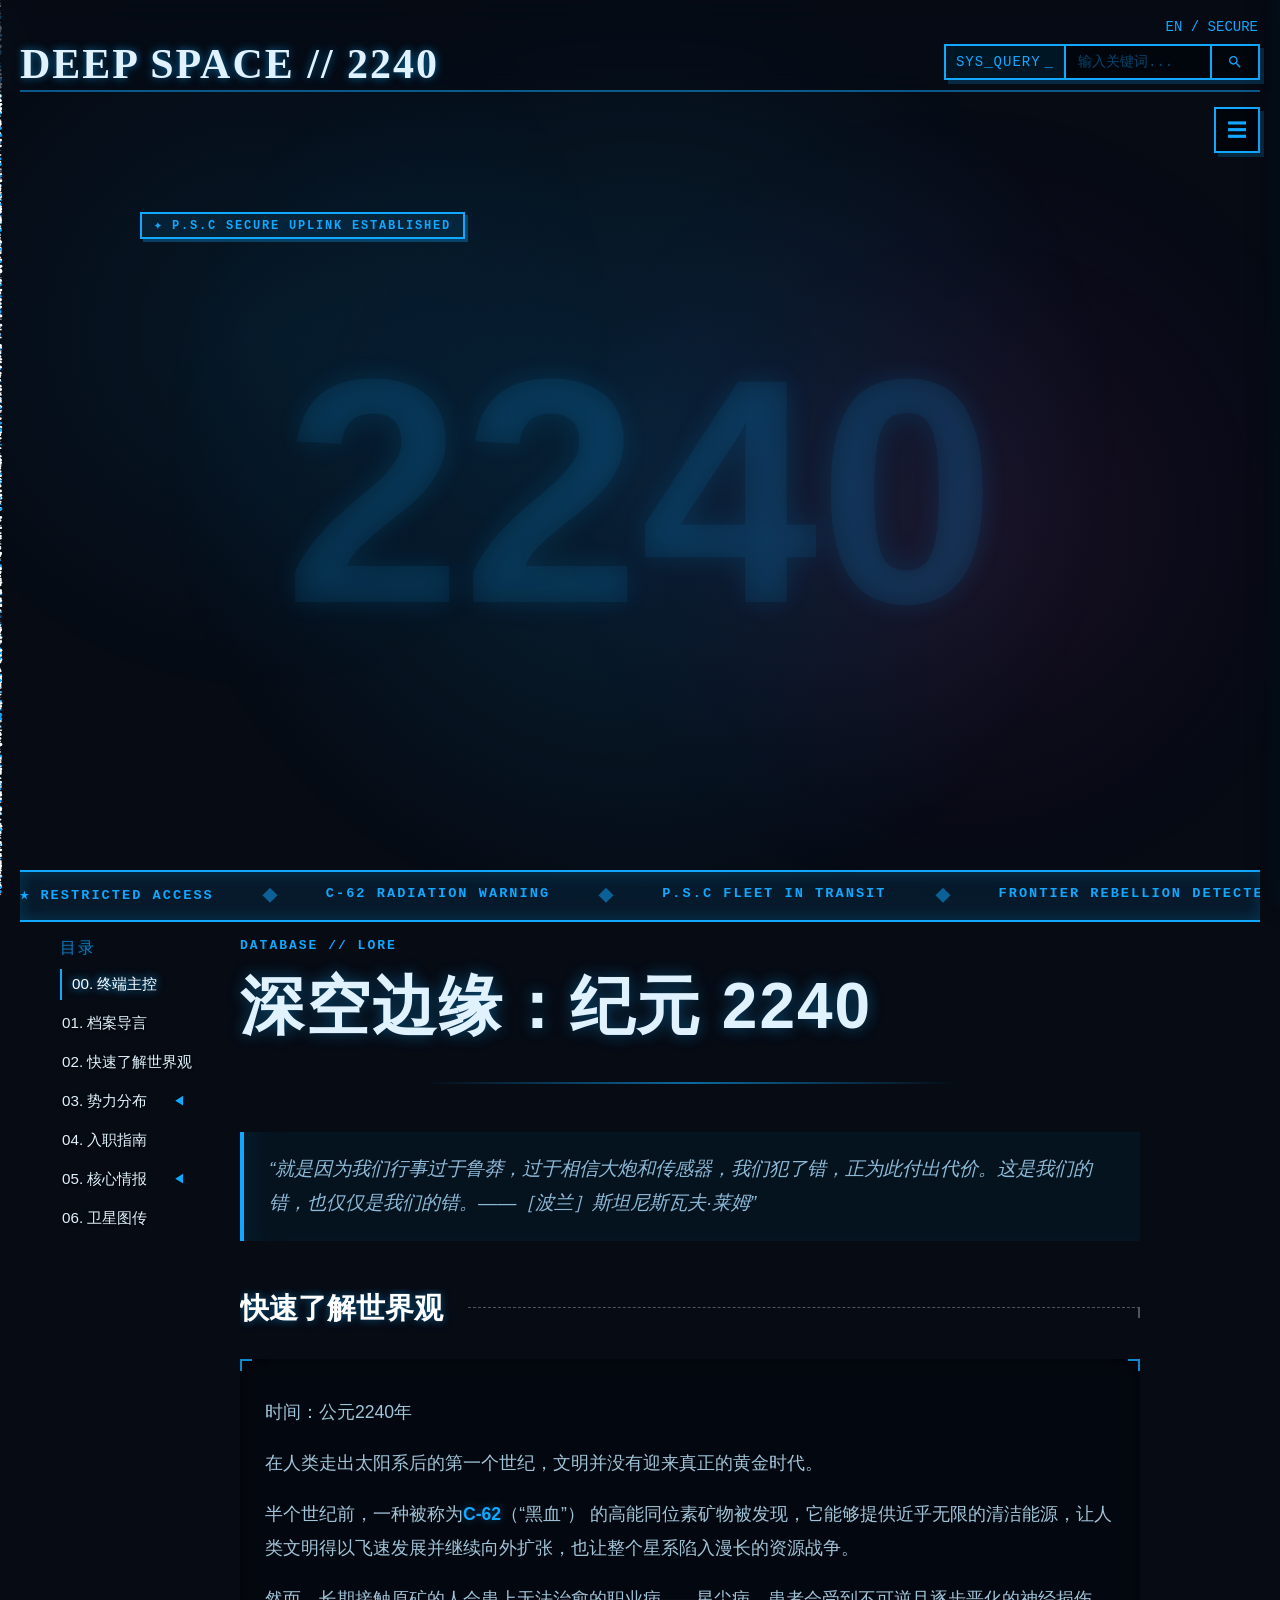
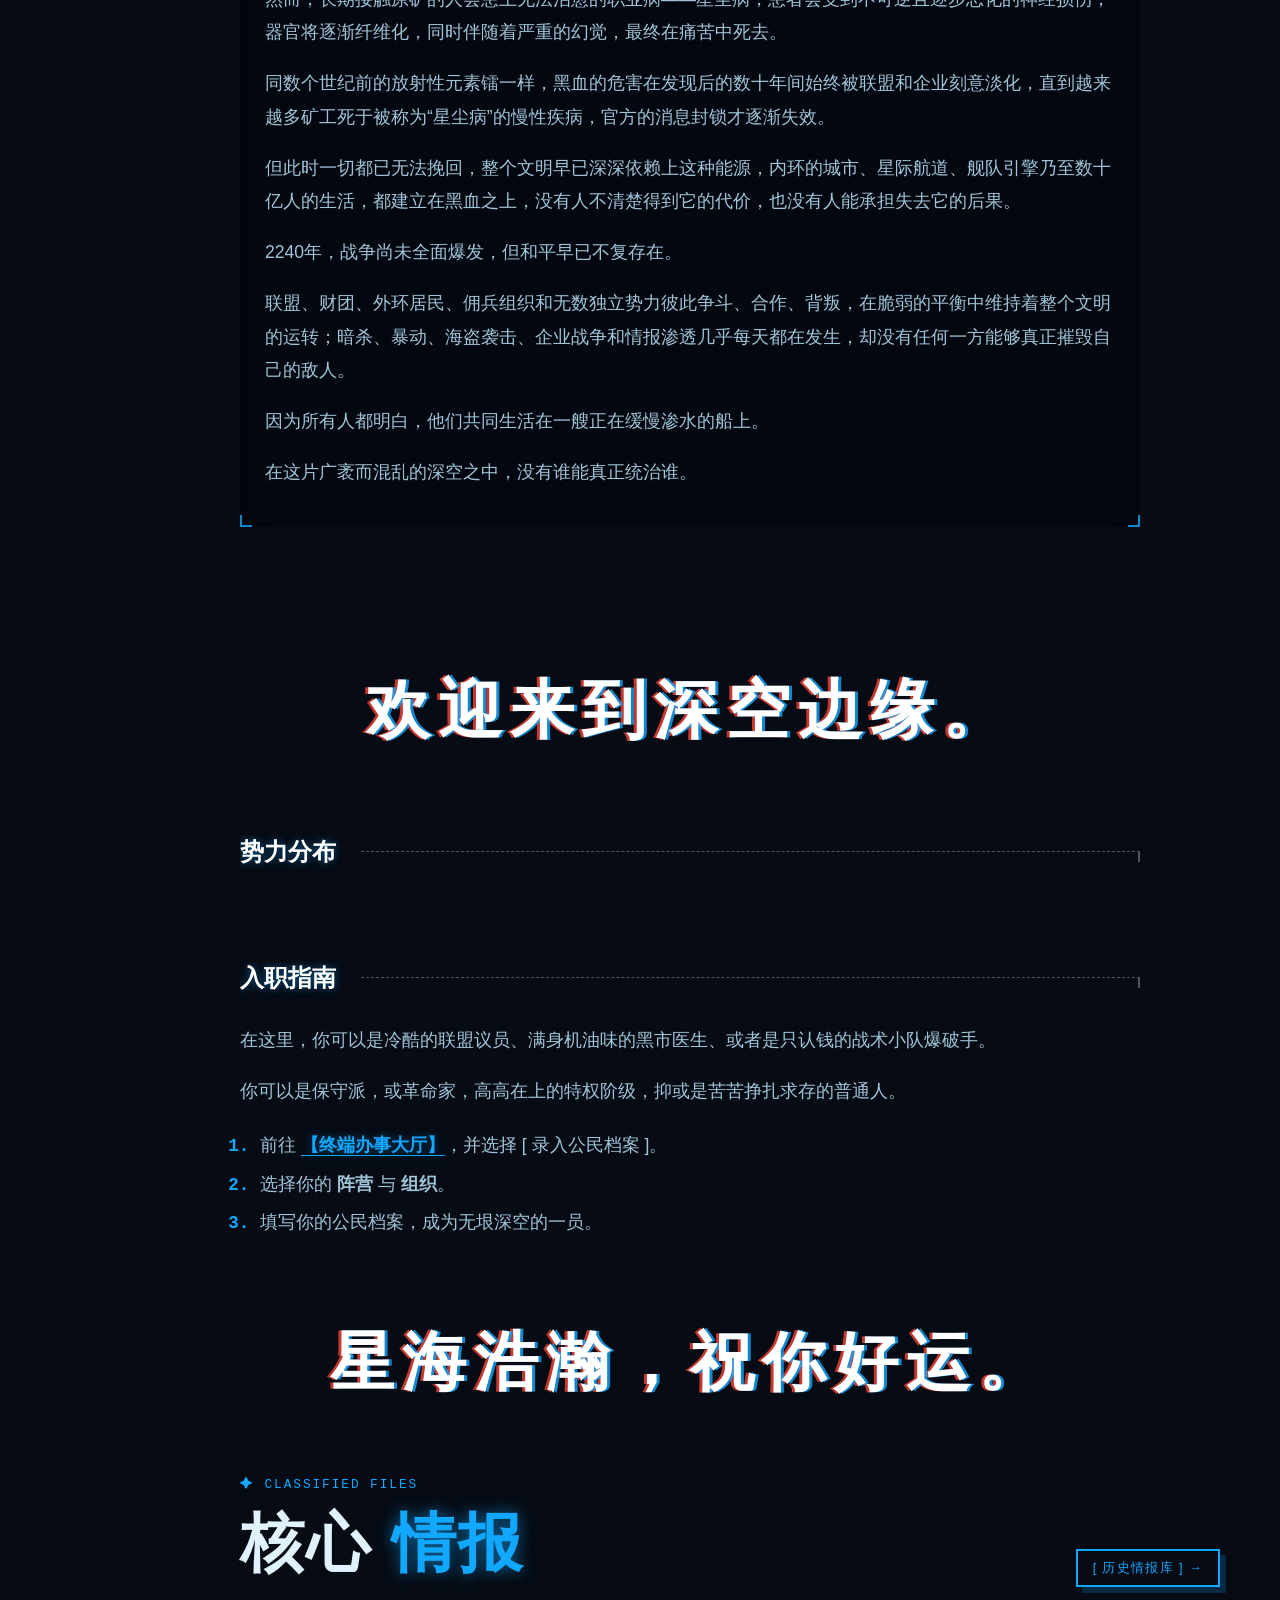
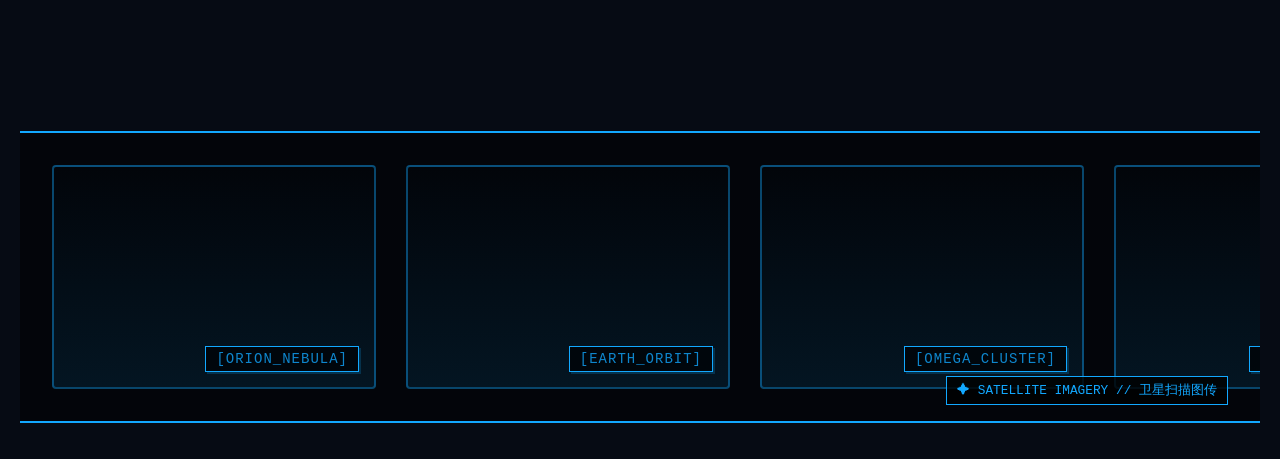
==== commit 7d3df6c5: "Update LagrangeBlindSpot.html" ====
--- a/LagrangeBlindSpot.html
+++ b/LagrangeBlindSpot.html
@@ -62,6 +62,10 @@
             /* 💥 亮度下调：0.15 -> 0.08，边缘收窄：60% -> 50% */
             background: radial-gradient(circle, rgba(18, 168, 255, 0.08) 0%, transparent 50%);
             animation: diffuse-float 8s ease-in-out infinite alternate;
+         /* 💥 新增：强制开启 GPU 硬件加速，防止全屏重绘卡顿 */
+            will-change: transform;
+            transform: translateZ(0);
+            backface-visibility: hidden;
         }
 
         /* 弥散光球 2：霓虹紫 (右下角游走) */
@@ -73,6 +77,9 @@
             /* 💥 亮度下调：0.12 -> 0.06，边缘收窄：60% -> 50% */
             background: radial-gradient(circle, rgba(224, 64, 251, 0.06) 0%, transparent 50%);
             animation: diffuse-float-reverse 10s ease-in-out infinite alternate;
+            will-change: transform;
+            transform: translateZ(0);
+            backface-visibility: hidden;
         }
 
         /* 弥散光球 3：警告红 (右上角游走) */
@@ -83,6 +90,9 @@
             /* 💥 亮度下调：0.08 -> 0.04，边缘收窄：60% -> 50% */
             background: radial-gradient(circle, rgba(244, 67, 54, 0.04) 0%, transparent 50%);
             animation: diffuse-float-3 12s ease-in-out infinite alternate;
+            will-change: transform;
+            transform: translateZ(0);
+            backface-visibility: hidden;
         }
 
         /* --- 💥 加速与大范围漂浮动画 --- */
@@ -2618,6 +2628,7 @@
            ========================================================= */
         .glitch-text {
             position: relative;
+            z-index: 1; /* 💥 新增：建立层叠上下文，保护文字层级 */
             margin: 60px auto 20px auto;
             font-family: "Impact", "Microsoft YaHei", sans-serif;
             font-size: clamp(2.5rem, 6vw, 4rem); 
@@ -2631,36 +2642,37 @@
             animation: cyber-flicker-stretch 4s infinite; 
         }
 
-        /* 🔴 红色错位撕裂层 */
         .glitch-text::before,
         .glitch-text::after {
             content: attr(data-text);
             position: absolute;
             top: 0; left: 0;
             width: 100%; height: 100%;
-            /* 💥 核心修改：彻底透明，绝不遮挡背后的星星和弥散光！ */
             background: transparent; 
-            /* 💥 滤色混合模式：重叠时会让颜色发亮，产生屏幕过曝的电子感 */
-            mix-blend-mode: screen; 
+            
+            /* 💥 性能优化：注释掉或删掉下面这行！它极其消耗性能 */
+            /* mix-blend-mode: screen; */ 
+            
+            /* 💥 新增：提前告知浏览器这里有高频动画 */
+            will-change: transform, clip-path;
+            
             overflow: hidden;
-            clip-path: inset(100% 0 0 0); /* 默认隐藏 */
+            clip-path: inset(100% 0 0 0);
         }
 
         .glitch-text::before {
-            /* 💥 撕裂出去的层变成纯红色 */
             color: rgba(244, 67, 54, 0.9); 
             text-shadow: -3px 0 #f44336; 
             animation: cyber-tear-left 3s infinite linear alternate-reverse;
-            z-index: 2;
+            z-index: -1; /* 💥 修改：从 2 改为 -1，沉到白字下方 */
         }
 
         /* 🔵 蓝色错位撕裂层 */
         .glitch-text::after {
-            /* 💥 撕裂出去的层变成纯蓝色 */
             color: rgba(18, 168, 255, 0.9); 
             text-shadow: 3px 0 #12a8ff; 
             animation: cyber-tear-right 2.5s infinite linear alternate-reverse;
-            z-index: 3;
+            z-index: -2; /* 💥 修改：从 3 改为 -2，沉到白字下方 */
         }
 
         /* 💥 融合旧版：底层的红蓝阴影瞬间炸开拉大 + 接触不良闪烁 */
@@ -5207,6 +5219,7 @@
 
 <!-- 💥 终端子目录状态重置引擎 💥 -->
     <script>
+
 /* =========================================================
    💥 极致性能：Canvas 硬件加速视差星空 (智能密度适配版)
    ========================================================= */
@@ -5219,6 +5232,11 @@
     canvas.style.height = '100vh';
     canvas.style.zIndex = '-5'; // 沉在底层
     canvas.style.pointerEvents = 'none';
+    
+    // 💥 核心修复：强制 Canvas 开启独立 GPU 图层，防止与背景层的硬件加速冲突导致“无限拖影”
+    canvas.style.transform = 'translateZ(0)';
+    canvas.style.willChange = 'transform';
+    
     document.body.appendChild(canvas);
 
     const ctx = canvas.getContext('2d');
@@ -5246,14 +5264,20 @@
         });
     }
 
-    // 💥 新增：记录上一次的滚动位置
+    // 记录上一次的滚动位置
     let lastScrollY = window.scrollY || window.pageYOffset;
 
     function draw() {
+        // 💥 性能优化：如果用户切换到了其他浏览器标签页，暂停绘制星空
+        if (document.hidden) {
+            requestAnimationFrame(draw);
+            return;
+        }
+
+        // 💥 这一句绝对不能删！它是用来擦除上一帧画面的
         ctx.clearRect(0, 0, width, height); 
-        ctx.fillStyle = 'rgba(255, 255, 255, 0.8)';
         
-        // 💥 新增：计算这一帧页面滚动了多少距离
+        // 计算这一帧页面滚动了多少距离
         let currentScrollY = window.scrollY || window.pageYOffset;
         let deltaY = currentScrollY - lastScrollY;
         lastScrollY = currentScrollY;
@@ -5267,11 +5291,10 @@
             // 1. 星星原本的缓慢上升漂浮
             star.y -= star.speed;
 
-            // 2. 💥 核心魔法：加入 3D 视差滚动！
-            // 乘以 star.speed 意味着：离得近的星星滚动快，离得远的星星滚动慢
+            // 2. 3D 视差滚动
             star.y -= deltaY * star.speed * 0.8;
 
-            // 3. 💥 修复边界循环：不仅要处理飞出上边界，还要处理向下滚动时飞出下边界
+            // 3. 修复边界循环
             if (star.y < 0) {
                 star.y += height;
                 star.x = Math.random() * width;
@@ -5285,8 +5308,7 @@
     draw();
 }
 
-// 💥 修复重点：用 DOMContentLoaded 包裹起来
-// 意思是：“等网页的 body 完全加载出来了，再执行 initCanvasStars 画星星”
+// 等网页的 body 完全加载出来了，再执行 initCanvasStars 画星星
 document.addEventListener('DOMContentLoaded', function() {
     initCanvasStars();
 });
@@ -5740,11 +5762,12 @@
                         <section class="world-section" id="sec-onboard">
                             <h2 class="world-section-title"><span style="font-size: 1.5rem;">入职指南 </span></h2>
                             <div class="world-text">
-                                <p>在这里，你可以是冷酷的联盟特工、满身机油味的黑市医生、或者是只认钱的战术小队爆破手。</p>
+                                <p>在这里，你可以是冷酷的联盟议员、满身机油味的黑市医生、或者是只认钱的战术小队爆破手。</p>
+                                <p>你可以是保守派，或革命家，高高在上的特权阶级，抑或是苦苦挣扎求存的普通人。</p>
                                 <ol class="cyber-list">
     <li>前往 <span class="world-highlight" style="cursor: pointer; text-decoration: underline; text-underline-offset: 4px; transition: 0.2s;" onclick="document.querySelector('[data-target=\'queueView\']').click()" onmouseover="this.style.color='#fff'; this.style.textShadow='0 0 15px #12a8ff'" onmouseout="this.style.color='#12a8ff'; this.style.textShadow='0 0 8px rgba(18,168,255,0.4)'">【终端办事大厅】</span>，并选择 [ 录入公民档案 ]。</li>
-    <li>选择你的 <strong>阵营</strong> 与 <strong>所属组织</strong>。</li>
-    <li>填写你的背景档案，提交并生成属于你的深空身份卡。</li>
+    <li>选择你的 <strong>阵营</strong> 与 <strong>组织</strong>。</li>
+    <li>填写你的公民档案，成为无垠深空的一员。</li>
 </ol>
                                 <div class="glitch-text">星海浩瀚，祝你好运。</div>
                             </div>
@@ -7290,15 +7313,31 @@
                             <label style="color: #00bcd4;">舰船级别 / 型号</label>
                             <div class="input-wrapper select-wrapper" style="border-color: rgba(0,188,212,0.4);">
                                 <span class="prefix" style="color: #00bcd4;">&gt;</span>
-                                <select id="g-s-class" required style="color: #fff;">
+                                <!-- 💥 新增：onchange 事件触发船员框的显示/隐藏 -->
+                                <select id="g-s-class" required style="color: #fff;" onchange="checkShipClass()">
                                     <option value="轻型单人战机/穿梭机">轻型战机 / 穿梭机 / 侦察艇</option>
                                     <option value="中型武装运输船/走私船">中型武装运输船 / 走私船</option>
-                                    <option value="重型货卫/科考船">重型货船 / 深空科考船</option>
+                                    <option value="重型货船/科考船">重型货船 / 深空科考船</option>
                                     <option value="主力巡洋舰/护卫舰">主力巡洋舰 / 护卫舰 (需特殊许可)</option>
                                     <option value="地面载具/机甲">地面重型载具 / 机甲</option>
                                 </select>
                             </div>
                         </div>
+                        
+                        <!-- 💥 新增：大型舰船专属的船员编制框 (默认隐藏) -->
+                        <div class="input-group full-width" id="g-s-crew-group" style="display: none; margin-bottom: 20px; padding: 15px; background: rgba(0,188,212,0.05); border: 1px dashed #00bcd4; border-radius: 4px;">
+                            <label style="color: #00bcd4; margin-bottom: 10px;">船员编制与招募需求</label>
+                            <div style="display: flex; gap: 10px; margin-bottom: 10px;">
+                                <div class="input-wrapper" style="flex: 1; border-color: rgba(0,188,212,0.4); background: rgba(0,0,0,0.6);">
+                                    <span class="prefix" style="color: #00bcd4;">&gt;</span>
+                                    <input type="text" id="g-s-crew-capacity" placeholder="最大乘员数 (例如: 5人)">
+                                </div>
+                            </div>
+                            <div class="input-wrapper" style="border-color: rgba(0,188,212,0.4); background: rgba(0,0,0,0.6);">
+                                <textarea id="g-s-crew-roles" rows="2" placeholder="例如：需要领航员1名，炮手2名。欢迎在论坛发布招募贴..."></textarea>
+                            </div>
+                        </div>
+
                         <div class="input-group full-width" style="margin-bottom: 20px;">
                             <label style="color: #00bcd4;">性能参数与武器改装 (详细说明)</label>
                             <div class="input-wrapper" style="border-color: rgba(0,188,212,0.4);">
@@ -9431,7 +9470,7 @@
         }
     } // <-- 💥 真正的 renderQueue 函数结尾大括号在这里！
 
-        // 💥 渲染个人终端主页 (终极修复版：支持无档案显示组织)
+        // 💥 渲染个人终端主页 (终极修复版：支持无档案显示组织 + 飞船执照)
         function renderProfile() {
             const container = document.getElementById('profile-content');
             if (!container) return;
@@ -9522,8 +9561,6 @@
             let statusText = '审核通过';
             let themeColor = '#12a8ff'; 
             let rgbColor = '18, 168, 255';
-
-            // 💥 新增：控制状态标签是否显示的 HTML 变量
             let statusBadgeHtml = '';
 
             if (myChar.status === 'pending') {
@@ -9541,12 +9578,8 @@
             }
 
             const avatarLetter = myChar.callsign ? myChar.callsign.charAt(0).toUpperCase() : '?';
-            // 💥 渲染真实头像
             const avatarContent = myChar.avatar_url ? `<img src="${myChar.avatar_url}" style="width:100%; height:100%; object-fit:cover;">` : avatarLetter;
-            
-            // 💥 如果是本人，允许点击修改
             const avatarClickAttr = myChar.owner_id === currentUser.id ? `onclick="openAvatarUploader('profile')" style="cursor:pointer;" title="点击修改证件照"` : '';
-
 
             let feedbackHtml = '';
             if (myChar.status === 'rejected' && myChar.review_comments) {
@@ -9578,10 +9611,7 @@
                     </div>
                 `;
             } else if (myChar.status === 'approved') {
-                // 💥 新增：审核通过后显示群号
-                // 👇 请把这里的 88888888 换成你们真实的 QQ 群号 👇
                 const groupNumber = '656774779'; 
-                
                 feedbackHtml = `
                     <div class="system-notice" style="border-color:#4caf50; background: rgba(76,175,80,0.1); margin-top: 15px;">
                         <div style="color: #4caf50; font-weight: bold; font-family: monospace; margin-bottom: 5px;">[ 档案已归档 ]</div>
@@ -9593,7 +9623,7 @@
                     </div>
                 `;
             }
-            // 💥 组装公开档案 Tab
+
             let publicHtml = `
                 <div class="form-grid" style="gap: 10px;">
                     <div class="detail-item"><span class="detail-lbl">所属阵营:</span> ${renderDualTag(myChar, 'faction', 'hidden_faction', false)}</div>
@@ -9628,60 +9658,46 @@
                 ` : ''}
             `;
 
-            // 💥 组装私密设定 Tab (分展示模式和编辑模式)
             let privateHtml = '';
             if (myChar.status === 'approved') {
-                // 1. 展示模式 HTML
                 let privViewHtml = `
                     <div id="priv-view-mode" style="display: block; margin-top: 10px;">
                         <div style="color: #ffeb3b; font-family: monospace; margin-bottom: 15px; font-weight: bold; font-size: 13px;">[ 以下内容仅您自己可见 ]</div>
-                        
                         ${myChar.relationships ? `<div class="detail-text-block secret-note-box"><span class="detail-lbl text-cyber-yellow">人物关系:</span><br><span class="text-cyber-yellow" style="white-space: pre-wrap;">${myChar.relationships}</span></div>` : '<div class="detail-text-block secret-note-box"><span class="detail-lbl text-cyber-yellow">人物关系:</span><br><span style="color:#8bb9d6; font-size:12px;">[ 暂无记录 ]</span></div>'}
-                        
                         ${myChar.history ? `<div class="detail-text-block secret-note-box"><span class="detail-lbl text-cyber-yellow">角色历史:</span><br><span class="text-cyber-yellow" style="white-space: pre-wrap;">${myChar.history}</span></div>` : '<div class="detail-text-block secret-note-box"><span class="detail-lbl text-cyber-yellow">角色历史:</span><br><span style="color:#8bb9d6; font-size:12px;">[ 暂无记录 ]</span></div>'}
-                        
                         ${myChar.biography ? `<div class="detail-text-block secret-note-box"><span class="detail-lbl text-cyber-yellow">个人小传:</span><br><span class="text-cyber-yellow" style="white-space: pre-wrap;">${myChar.biography}</span></div>` : '<div class="detail-text-block secret-note-box"><span class="detail-lbl text-cyber-yellow">个人小传:</span><br><span style="color:#8bb9d6; font-size:12px;">[ 暂无记录 ]</span></div>'}
-                        
                         ${myChar.secret_notes ? `<div class="detail-text-block secret-note-box"><span class="detail-lbl text-cyber-yellow">隐藏备注:</span><br><span class="text-cyber-yellow" style="white-space: pre-wrap;">${myChar.secret_notes}</span></div>` : '<div class="detail-text-block secret-note-box"><span class="detail-lbl text-cyber-yellow">隐藏备注:</span><br><span style="color:#8bb9d6; font-size:12px;">[ 暂无记录 ]</span></div>'}
-
                         <div class="detail-action-row" style="border-top: 1px dashed rgba(255,235,59,0.3); padding-top: 15px; margin-top: 15px;">
                             <button class="sys-modal-btn confirm" style="color: #ffeb3b; border-color: #ffeb3b;" onclick="document.getElementById('priv-view-mode').style.display='none'; document.getElementById('priv-edit-mode').style.display='block';">[ 编辑其他设定 ]</button>
                         </div>
                     </div>
                 `;
 
-                // 2. 编辑模式 HTML
                 let privEditHtml = `
                     <div id="priv-edit-mode" style="display: none; background: rgba(255,235,59,0.05); border: 1px solid rgba(255,235,59,0.3); padding: 20px; border-radius: 4px; margin-top: 10px;">
                         <div style="color: #ffeb3b; font-family: monospace; margin-bottom: 15px; font-weight: bold; font-size: 13px;">[ 编辑模式 ]</div>
-                        
                         <div class="input-group full-width" style="margin-bottom: 15px;">
                             <label style="color: #ffeb3b; font-size: 12px; margin-bottom: 5px; display: block;">人物关系</label>
                             <textarea id="priv-relationships" style="width: 100%; background: rgba(0,0,0,0.6); border: 1px solid rgba(255,235,59,0.4); color: #fff; padding: 10px; font-family: 'PingFang SC', sans-serif; resize: vertical; min-height: 60px; outline: none;" placeholder="记录与其他角色的关系、羁绊、仇恨等...">${myChar.relationships || ''}</textarea>
                         </div>
-                        
                         <div class="input-group full-width" style="margin-bottom: 15px;">
                             <label style="color: #ffeb3b; font-size: 12px; margin-bottom: 5px; display: block;">角色历史</label>
                             <textarea id="priv-history" style="width: 100%; background: rgba(0,0,0,0.6); border: 1px solid rgba(255,235,59,0.4); color: #fff; padding: 10px; font-family: 'PingFang SC', sans-serif; resize: vertical; min-height: 80px; outline: none;" placeholder="角色过去经历的重大事件、时间线...">${myChar.history || ''}</textarea>
                         </div>
-                        
                         <div class="input-group full-width" style="margin-bottom: 15px;">
                             <label style="color: #ffeb3b; font-size: 12px; margin-bottom: 5px; display: block;">个人小传</label>
                             <textarea id="priv-biography" style="width: 100%; background: rgba(0,0,0,0.6); border: 1px solid rgba(255,235,59,0.4); color: #fff; padding: 10px; font-family: 'PingFang SC', sans-serif; resize: vertical; min-height: 100px; outline: none;" placeholder="角色的详细生平、内心独白、核心动机...">${myChar.biography || ''}</textarea>
                         </div>
-
                         <div class="input-group full-width" style="margin-bottom: 15px;">
                             <label style="color: #ffeb3b; font-size: 12px; margin-bottom: 5px; display: block;">其他备注</label>
                             <textarea id="priv-secret-notes" style="width: 100%; background: rgba(0,0,0,0.6); border: 1px solid rgba(255,235,59,0.4); color: #fff; padding: 10px; font-family: 'PingFang SC', sans-serif; resize: vertical; min-height: 60px; outline: none;" placeholder="其他相关的设定...">${myChar.secret_notes || ''}</textarea>
                         </div>
-
                         <div style="display: flex; gap: 10px; margin-top: 5px;">
                             <button class="submit-btn" style="flex: 1; color: #060b14; background: #ffeb3b; border-color: #ffeb3b; font-weight: bold; margin: 0;" onclick="savePrivateLore('${myChar.id}')">[ 保存其他设定 ]</button>
                             <button class="sys-modal-btn cancel" style="padding: 0 15px; margin: 0;" onclick="document.getElementById('priv-edit-mode').style.display='none'; document.getElementById('priv-view-mode').style.display='block';">[ 取消 ]</button>
                         </div>
                     </div>
                 `;
-
                 privateHtml = privViewHtml + privEditHtml;
             } else {
                 privateHtml = `<div style="color: #8bb9d6; font-family: monospace; padding: 30px; text-align: center; border: 1px dashed rgba(255,235,59,0.3); background: rgba(255,235,59,0.05); margin-top: 10px;">[ 档案通过审核后方可解锁其他设定功能 ]</div>`;
@@ -9690,18 +9706,20 @@
             // 💥 组装电子证件 Tab (自动读取已通过的政务档案)
             let certsHtml = '';
             if (myChar.status === 'approved') {
-                // 从文章库里捞出所有已通过的、且包含当前角色的民政局记录
+                // 💥 核心升级：同时抓取结婚证、飞船执照和营业执照
                 const myCerts = articlesDB.filter(a => {
-                    if (a.type === 'gov_record' && a.tag === 'marriage' && a.status === 'approved') {
-                        try {
-                            const data = JSON.parse(a.content);
-                            // 把 pA 和 pB 里的所有人名拆成一个数组
-                            const allNames = (data.pA + "，" + data.pB).split(/[,，]/).map(s => s.trim());
-                            // 当前角色的所有可能名字
-                            const myNames = [myChar.name, myChar.callsign, myChar.hidden_name, myChar.hidden_callsign].filter(Boolean);
-                            // 只要有一个名字对得上，这张证就属于他
-                            return myNames.some(n => allNames.includes(n));
-                        } catch(e) { return false; }
+                    if (a.type === 'gov_record' && a.status === 'approved') {
+                        if (a.tag === 'marriage') {
+                            try {
+                                const data = JSON.parse(a.content);
+                                const allNames = (data.pA + "，" + data.pB).split(/[,，]/).map(s => s.trim());
+                                const myNames = [myChar.name, myChar.callsign, myChar.hidden_name, myChar.hidden_callsign].filter(Boolean);
+                                return myNames.some(n => allNames.includes(n));
+                            } catch(e) { return false; }
+                        } else if (a.tag === 'ship' || a.tag === 'corp') {
+                            // 飞船和企业执照，直接看 owner_id 是不是自己就行
+                            return a.owner_id === currentUser.id;
+                        }
                     }
                     return false;
                 });
@@ -9709,53 +9727,90 @@
                 if (myCerts.length > 0) {
                     myCerts.forEach(cert => {
                         const data = JSON.parse(cert.content);
-                        // 提取月和日，年份焊死在 2240
                         const dateObj = new Date(cert.updated_at);
                         const dateStr = `2240 / ${String(dateObj.getMonth()+1).padStart(2,'0')} / ${String(dateObj.getDate()).padStart(2,'0')}`;
-                        
-                        const relationName = data.dynamic ? data.dynamic : data.rel;
-                        const allParties = (data.pA + "，" + data.pB).split(/[,，]/).map(s => s.trim()).filter(Boolean).join(' & ');
-                        
-                        // 💥 差分逻辑：判断是否为解除关系
-                        const isDivorce = data.rel === '解除关系';
-                        const themeColor = isDivorce ? '#9e9e9e' : '#e91e63'; // 离婚用冰冷的灰色，结婚用粉色
-                        const themeBg = isDivorce ? 'rgba(158,158,158,0.05)' : 'rgba(233,30,99,0.05)';
-                        const titleText = isDivorce ? '泛星联盟关系解除证明' : '泛星联盟关系缔结证书';
-                        const subText = isDivorce ? 'CERTIFICATE OF DISSOLUTION' : 'CERTIFICATE OF UNION';
-                        const partyLabel = isDivorce ? '解约人：' : '缔结人：';
-                        const blessing = isDivorce ? '"聚散皆是星辰的指引。愿各自在深空安好。"' : '"无论深空如何浩瀚，愿你们的羁绊如星辰般永恒。"';
-                        const watermark = isDivorce ? 'TERMINATED' : 'P.S.C APPROVED';
-
-                        certsHtml += `
-                            <div onclick="openCertificate('${cert.id}')" style="cursor: pointer; background: ${themeBg}; border: 2px solid ${themeColor}; border-radius: 4px; padding: 30px; margin-bottom: 20px; position: relative; overflow: hidden; box-shadow: 0 0 20px ${themeColor}33, inset 0 0 20px ${themeColor}1A; transition: all 0.3s ease;" onmouseover="this.style.transform='translateY(-3px)'; this.style.boxShadow='0 10px 30px ${themeColor}4D, inset 0 0 30px ${themeColor}1A';" onmouseout="this.style.transform='translateY(0)'; this.style.boxShadow='0 0 20px ${themeColor}33, inset 0 0 20px ${themeColor}1A';">
-                                <!-- 背景钢印 -->
-                                <div style="position: absolute; top: 50%; left: 50%; transform: translate(-50%, -50%) rotate(-15deg); font-size: 60px; color: ${themeColor}0D; font-family: 'Impact', sans-serif; pointer-events: none; white-space: nowrap; z-index: 0; border: 4px solid ${themeColor}0D; padding: 10px;">${watermark}</div>
-                                
-                                <!-- 证书头部 -->
-                                <div style="text-align: center; margin-bottom: 25px; position: relative; z-index: 1; border-bottom: 1px dashed ${themeColor}66; padding-bottom: 15px;">
-                                    <svg viewBox="0 0 24 24" style="width: 40px; height: 40px; fill: ${themeColor}; filter: drop-shadow(0 0 10px ${themeColor}99); margin-bottom: 10px;">
-                                        ${isDivorce ? '<path d="M12 2C6.48 2 2 6.48 2 12s4.48 10 10 10 10-4.48 10-10S17.52 2 12 2zm0 18c-4.41 0-8-3.59-8-8s3.59-8 8-8 8 3.59 8 8-3.59 8-8 8zm3.59-13L12 10.59 8.41 7 7 8.41 10.59 12 7 15.59 8.41 17 12 13.41 15.59 17 17 15.59 13.41 12 17 8.41z"/>' : '<path d="M8 6c-3.31 0-6 2.69-6 6s2.69 6 6 6c2.08 0 3.91-1.06 5-2.67 1.09 1.61 2.92 2.67 5 2.67 3.31 0 6-2.69 6-6s-2.69-6-6-6c-2.08 0-3.91 1.06-5 2.67C11.91 7.06 10.08 6 8 6zm0 10c-2.21 0-4-1.79-4-4s1.79-4 4-4c1.19 0 2.25.53 2.98 1.36-.6.82-.98 1.83-.98 2.64 0 .81.38 1.82.98 2.64C10.25 15.47 9.19 16 8 16zm8 0c-1.19 0-2.25-.53-2.98-1.36.6-.82.98-1.83.98-2.64 0-.81-.38-1.82-.98-2.64.73-.83 1.79-1.36 2.98-1.36 2.21 0 4 1.79 4 4s-1.79 4-4 4z"/>'}
-                                    </svg>
-                                    <h3 style="color: ${themeColor}; font-size: 24px; margin: 0; letter-spacing: 4px; font-family: 'Noto Serif SC', 'Songti SC', serif; text-shadow: 0 0 10px ${themeColor}66;">${titleText}</h3>
-                                    <div style="color: ${themeColor}; font-size: 12px; font-family: monospace; margin-top: 5px; letter-spacing: 2px; opacity: 0.8;">${subText}</div>
+                        const certNumber = String(cert.id).split('-')[0].toUpperCase();
+
+                        if (cert.tag === 'marriage') {
+                            const relationName = data.dynamic ? data.dynamic : data.rel;
+                            const allParties = (data.pA + "，" + data.pB).split(/[,，]/).map(s => s.trim()).filter(Boolean).join(' & ');
+                            
+                            // 💥 差分逻辑：判断是否为解除关系
+                            const isDivorce = data.rel === '解除关系';
+                            const themeColor = isDivorce ? '#9e9e9e' : '#e91e63'; // 离婚用冰冷的灰色，结婚用粉色
+                            const themeBg = isDivorce ? 'rgba(158,158,158,0.05)' : 'rgba(233,30,99,0.05)';
+                            const titleText = isDivorce ? '泛星联盟关系解除证明' : '泛星联盟关系缔结证书';
+                            const subText = isDivorce ? 'CERTIFICATE OF DISSOLUTION' : 'CERTIFICATE OF UNION';
+                            const partyLabel = isDivorce ? '解约人：' : '缔结人：';
+                            const blessing = isDivorce ? '"聚散皆是星辰的指引。愿各自在深空安好。"' : '"无论深空如何浩瀚，愿你们的羁绊如星辰般永恒。"';
+                            const watermark = isDivorce ? 'TERMINATED' : 'P.S.C APPROVED';
+
+                            certsHtml += `
+                                <div onclick="openCertificate('${cert.id}')" style="cursor: pointer; background: ${themeBg}; border: 2px solid ${themeColor}; border-radius: 4px; padding: 30px; margin-bottom: 20px; position: relative; overflow: hidden; box-shadow: 0 0 20px ${themeColor}33, inset 0 0 20px ${themeColor}1A; transition: all 0.3s ease;" onmouseover="this.style.transform='translateY(-3px)'; this.style.boxShadow='0 10px 30px ${themeColor}4D, inset 0 0 30px ${themeColor}1A';" onmouseout="this.style.transform='translateY(0)'; this.style.boxShadow='0 0 20px ${themeColor}33, inset 0 0 20px ${themeColor}1A';">
+                                    <!-- 背景钢印 -->
+                                    <div style="position: absolute; top: 50%; left: 50%; transform: translate(-50%, -50%) rotate(-15deg); font-size: 60px; color: ${themeColor}0D; font-family: 'Impact', sans-serif; pointer-events: none; white-space: nowrap; z-index: 0; border: 4px solid ${themeColor}0D; padding: 10px;">${watermark}</div>
+                                    
+                                    <!-- 证书头部 -->
+                                    <div style="text-align: center; margin-bottom: 25px; position: relative; z-index: 1; border-bottom: 1px dashed ${themeColor}66; padding-bottom: 15px;">
+                                        <svg viewBox="0 0 24 24" style="width: 40px; height: 40px; fill: ${themeColor}; filter: drop-shadow(0 0 10px ${themeColor}99); margin-bottom: 10px;">
+                                            ${isDivorce ? '<path d="M12 2C6.48 2 2 6.48 2 12s4.48 10 10 10 10-4.48 10-10S17.52 2 12 2zm0 18c-4.41 0-8-3.59-8-8s3.59-8 8-8 8 3.59 8 8-3.59 8-8 8zm3.59-13L12 10.59 8.41 7 7 8.41 10.59 12 7 15.59 8.41 17 12 13.41 15.59 17 17 15.59 13.41 12 17 8.41z"/>' : '<path d="M8 6c-3.31 0-6 2.69-6 6s2.69 6 6 6c2.08 0 3.91-1.06 5-2.67 1.09 1.61 2.92 2.67 5 2.67 3.31 0 6-2.69 6-6s-2.69-6-6-6c-2.08 0-3.91 1.06-5 2.67C11.91 7.06 10.08 6 8 6zm0 10c-2.21 0-4-1.79-4-4s1.79-4 4-4c1.19 0 2.25.53 2.98 1.36-.6.82-.98 1.83-.98 2.64 0 .81.38 1.82.98 2.64C10.25 15.47 9.19 16 8 16zm8 0c-1.19 0-2.25-.53-2.98-1.36.6-.82.98-1.83.98-2.64 0-.81-.38-1.82-.98-2.64.73-.83 1.79-1.36 2.98-1.36 2.21 0 4 1.79 4 4s-1.79 4-4 4z"/>'}
+                                        </svg>
+                                        <h3 style="color: ${themeColor}; font-size: 24px; margin: 0; letter-spacing: 4px; font-family: 'Noto Serif SC', 'Songti SC', serif; text-shadow: 0 0 10px ${themeColor}66;">${titleText}</h3>
+                                        <div style="color: ${themeColor}; font-size: 12px; font-family: monospace; margin-top: 5px; letter-spacing: 2px; opacity: 0.8;">${subText}</div>
+                                    </div>
+
+                                    <!-- 证书正文 -->
+                                    <div style="position: relative; z-index: 1; font-family: 'Noto Serif SC', 'Songti SC', serif; color: #e0f2fe; font-size: 16px; line-height: 2;">
+                                        <div style="display: flex; margin-bottom: 10px;"><span style="color: ${themeColor}; width: 90px; flex-shrink: 0; opacity: 0.8;">${partyLabel}</span><span style="color: #fff; font-weight: bold; font-size: 18px; text-shadow: 0 0 8px ${themeColor}80;">${allParties}</span></div>
+                                        <div style="display: flex; margin-bottom: 10px;"><span style="color: ${themeColor}; width: 90px; flex-shrink: 0; opacity: 0.8;">关系类型：</span><span>${relationName}</span></div>
+                                        <div style="display: flex; margin-bottom: 10px;"><span style="color: ${themeColor}; width: 90px; flex-shrink: 0; opacity: 0.8;">生效日期：</span><span style="font-family: monospace; font-size: 15px;">${dateStr}</span></div>
+                                        
+                                        <!-- 💥 升级版：小卡片里的誓词排版 -->
+                                        ${data.notes && !isDivorce ? `
+                                        <div style="margin-top: 15px; padding: 12px 15px; background: ${themeColor}1A; border-left: 3px solid ${themeColor}; border-radius: 0 4px 4px 0;">
+                                            <div style="color: ${themeColor}; font-size: 11px; font-family: monospace; margin-bottom: 4px; opacity: 0.8;">[ 专属誓词 ]</div>
+                                            <div style="font-style: italic; color: #ffb4a9; font-size: 13px; white-space: nowrap; overflow: hidden; text-overflow: ellipsis; font-family: 'Kaiti', 'STKaiti', serif;">“ ${data.notes} ”</div>
+                                        </div>` : ''}
+
+                                        <!-- 联盟祝福语 -->
+                                        <div style="margin-top: 15px; padding-top: 15px; border-top: 1px dashed ${themeColor}4D; text-align: center; color: ${themeColor}; font-size: 13px; font-style: italic; letter-spacing: 1px;">
+                                            ${blessing}
+                                        </div>
+                                    </div>
+                                    
+                                    <!-- 点击提示 -->
+                                    <div style="position: absolute; bottom: 10px; right: 15px; color: ${themeColor}; font-size: 12px; font-family: monospace; opacity: 0.6;">[ 点击查看高清证件 ]</div>
                                 </div>
-
-                                <!-- 证书正文 -->
-                                <div style="position: relative; z-index: 1; font-family: 'Noto Serif SC', 'Songti SC', serif; color: #e0f2fe; font-size: 16px; line-height: 2;">
-                                    <div style="display: flex; margin-bottom: 10px;"><span style="color: ${themeColor}; width: 90px; flex-shrink: 0; opacity: 0.8;">${partyLabel}</span><span style="color: #fff; font-weight: bold; font-size: 18px; text-shadow: 0 0 8px ${themeColor}80;">${allParties}</span></div>
-                                    <div style="display: flex; margin-bottom: 10px;"><span style="color: ${themeColor}; width: 90px; flex-shrink: 0; opacity: 0.8;">关系类型：</span><span>${relationName}</span></div>
-                                    <div style="display: flex; margin-bottom: 10px;"><span style="color: ${themeColor}; width: 90px; flex-shrink: 0; opacity: 0.8;">生效日期：</span><span style="font-family: monospace; font-size: 15px;">${dateStr}</span></div>
+                            `;
+                        } else if (cert.tag === 'ship') {
+                            // 💥 飞船执照专属卡片 (青色主题)
+                            const themeColor = '#00bcd4';
+                            const themeBg = 'rgba(0,188,212,0.05)';
+                            
+                            certsHtml += `
+                                <div onclick="openCertificate('${cert.id}')" style="cursor: pointer; background: ${themeBg}; border: 2px solid ${themeColor}; border-radius: 4px; padding: 30px; margin-bottom: 20px; position: relative; overflow: hidden; box-shadow: 0 0 20px ${themeColor}33, inset 0 0 20px ${themeColor}1A; transition: all 0.3s ease;" onmouseover="this.style.transform='translateY(-3px)'; this.style.boxShadow='0 10px 30px ${themeColor}4D, inset 0 0 30px ${themeColor}1A';" onmouseout="this.style.transform='translateY(0)'; this.style.boxShadow='0 0 20px ${themeColor}33, inset 0 0 20px ${themeColor}1A';">
+                                    <div style="position: absolute; top: 50%; left: 50%; transform: translate(-50%, -50%) rotate(-15deg); font-size: 60px; color: ${themeColor}0D; font-family: 'Impact', sans-serif; pointer-events: none; white-space: nowrap; z-index: 0; border: 4px solid ${themeColor}0D; padding: 10px;">CLEARED FOR FLIGHT</div>
                                     
-                                    <!-- 联盟祝福语 -->
-                                    <div style="margin-top: 15px; padding-top: 15px; border-top: 1px dashed ${themeColor}4D; text-align: center; color: ${themeColor}; font-size: 13px; font-style: italic; letter-spacing: 1px;">
-                                        ${blessing}
+                                    <div style="text-align: center; margin-bottom: 25px; position: relative; z-index: 1; border-bottom: 1px dashed ${themeColor}66; padding-bottom: 15px;">
+                                        <svg viewBox="0 0 100 100" style="width: 40px; height: 40px; fill: rgba(0,188,212,0.1); stroke: ${themeColor}; filter: drop-shadow(0 0 10px ${themeColor}99); margin-bottom: 10px;">
+                                            <g transform="translate(50, 68)" stroke-linejoin="round" stroke-linecap="round">
+                                                <path stroke-width="4" d="M 0 0 h 10 l 5 -5 9 5 6 -15 -15 -15 c 0 -5 -4 -32 -15 -40 c -11 8 -15 35 -15 40 l -15 15 6 15 9 -5 5 5 h 10" />
+                                                <path stroke-width="3" fill="${themeColor}" d="M 0 7 a 8 8 0 0 0 -8 8 c 0 4 4 6 8 12 c 4 -6 8 -8 8 -12 a 8 8 0 0 0 -8 -8" />
+                                            </g>
+                                        </svg>
+                                        <h3 style="color: ${themeColor}; font-size: 24px; margin: 0; letter-spacing: 4px; font-family: 'Noto Serif SC', 'Songti SC', serif; text-shadow: 0 0 10px ${themeColor}66;">泛星联盟舰船飞行许可</h3>
+                                        <div style="color: ${themeColor}; font-size: 12px; font-family: monospace; margin-top: 5px; letter-spacing: 2px; opacity: 0.8;">P.S.C FLIGHT LICENSE</div>
                                     </div>
+
+                                    <div style="position: relative; z-index: 1; font-family: 'Noto Serif SC', 'Songti SC', serif; color: #e0f2fe; font-size: 16px; line-height: 2;">
+                                        <div style="display: flex; margin-bottom: 10px;"><span style="color: ${themeColor}; width: 90px; flex-shrink: 0; opacity: 0.8;">舰船名称：</span><span style="color: #fff; font-weight: bold; font-size: 18px; text-shadow: 0 0 8px ${themeColor}80;">${data.name}</span></div>
+                                        <div style="display: flex; margin-bottom: 10px;"><span style="color: ${themeColor}; width: 90px; flex-shrink: 0; opacity: 0.8;">舰船级别：</span><span>${data.class}</span></div>
+                                        <div style="display: flex; margin-bottom: 10px;"><span style="color: ${themeColor}; width: 90px; flex-shrink: 0; opacity: 0.8;">所有者：</span><span style="font-family: monospace; font-size: 15px;">${myChar.callsign}</span></div>
+                                    </div>
+                                    <div style="position: absolute; bottom: 10px; right: 15px; color: ${themeColor}; font-size: 12px; font-family: monospace; opacity: 0.6;">[ 点击查看详细参数 ]</div>
                                 </div>
-                                
-                                <!-- 点击提示 -->
-                                <div style="position: absolute; bottom: 10px; right: 15px; color: ${themeColor}; font-size: 12px; font-family: monospace; opacity: 0.6;">[ 点击查看高清证件 ]</div>
-                            </div>
-                        `;
+                            `;
+                        }
                     });
                 } else {
                     certsHtml = `<div style="color: #8bb9d6; font-family: monospace; padding: 30px; text-align: center; border: 1px dashed rgba(233,30,99,0.3); background: rgba(233,30,99,0.05); margin-top: 10px;">[ 暂无已生效的电子证件 ]</div>`;
@@ -9771,10 +9826,9 @@
                         <div class="avatar-placeholder" style="border-color: ${themeColor}; color: ${themeColor}; text-shadow: 0 0 15px ${themeColor}; overflow: hidden;" ${avatarClickAttr}>
                             ${avatarContent}
                         </div>
-                        ${statusBadgeHtml} <!-- 💥 替换为动态变量，审核通过时这里就是空的 -->
+                        ${statusBadgeHtml}
                         <div class="profile-meta-text">
                         OP: ${currentUser.nickname} <span onclick="changeTerminalName()" class="profile-rename-btn">[改名]</span><br>
-                        <!-- 💥 修复：给 KEY 加上一键复制功能与悬停发光特效 -->
                         KEY: <span class="op-key-text" title="点击一键复制密钥" onclick="copyOpKey('${currentUser.id}')" style="cursor: pointer; transition: 0.2s; text-decoration: underline; text-underline-offset: 3px;" onmouseover="this.style.color='#fff'; this.style.textShadow='0 0 8px #12a8ff'" onmouseout="this.style.color=''; this.style.textShadow='none'">${currentUser.id}</span><br>
                         UPLINK: SECURE<br>
                         <span onclick="togglePrivacy('${myChar.id}', ${myChar.is_private || false})" style="color: ${myChar.is_private ? '#ff9800' : '#8bb9d6'}; cursor: pointer; text-decoration: underline; text-underline-offset: 3px; display: inline-block; margin-top: 12px; font-weight: bold;">${myChar.is_private ? '[ 已设为私密 (点击公开) ]' : '[ 设为私密档案 ]'}</span><br>
@@ -9790,7 +9844,6 @@
                             <div class="profile-callsign" style="color: ${themeColor};">代号/呼号: ${renderDual(myChar, 'callsign', 'hidden_callsign')}</div>
                         </div>
                         
-                        <!-- 💥 新增：个人终端 Tab 切换栏 (加入了电子证件) -->
                         <div class="profile-tabs">
                             <button class="profile-tab-btn active" data-tab="ptab-public" onclick="switchProfileTab('ptab-public')">公开档案</button>
                             <button class="profile-tab-btn" data-tab="ptab-private" onclick="switchProfileTab('ptab-private')" style="color: #ffeb3b; border-color: rgba(255,235,59,0.3);">其他设定</button>
@@ -9810,7 +9863,7 @@
                         </div>
                         
                         ${myOrgsHtml}
-                        ${myNpcsHtml} <!-- 💥 加上这行：把 NPC 档案渲染出来！ -->
+                        ${myNpcsHtml}
                     </div>
                 </div>
             `;
@@ -10887,6 +10940,13 @@
             let lastTime = 0;
 
             function raf(time) {
+                // 💥 终极性能优化：如果当前不在【人设库】界面，直接挂起 3D 渲染，释放 80% 的显卡算力！
+                if (!document.getElementById('logView').classList.contains('active')) {
+                    lastTime = time; // 保持时间同步
+                    tunnelRAF = requestAnimationFrame(raf);
+                    return;
+                }
+
                 const delta = time - lastTime;
                 lastTime = time;
                 if (time % 10 < 1 && delta > 0) feedbackFPS.innerText = Math.round(1000 / delta);
@@ -14919,6 +14979,17 @@
             openView('govFormView');
         };
 
+        // 💥 新增：监听飞船级别的变化，动态显示船员框
+        window.checkShipClass = function() {
+            const sClass = document.getElementById('g-s-class').value;
+            const crewGroup = document.getElementById('g-s-crew-group');
+            if (sClass.includes('中型') || sClass.includes('重型') || sClass.includes('主力')) {
+                crewGroup.style.display = 'block';
+            } else {
+                crewGroup.style.display = 'none';
+            }
+        };
+
         // 提交政务表单
         document.getElementById('btn-submit-gov').addEventListener('click', async () => {
             const type = document.getElementById('gov-type').value;
@@ -15065,9 +15136,16 @@
                 const name = document.getElementById('g-s-name').value.trim();
                 const sClass = document.getElementById('g-s-class').value;
                 const specs = document.getElementById('g-s-specs').value.trim();
+                
                 if (!name) return SysModal.alert("请填写舰船名称！", "系统提示");
                 title = `[载具] ${name}`;
                 payload = { name, class: sClass, specs };
+
+                // 💥 核心：如果是大型船，把船员数据也塞进 payload
+                if (sClass.includes('中型') || sClass.includes('重型') || sClass.includes('主力')) {
+                    payload.capacity = document.getElementById('g-s-crew-capacity').value.trim() || '未定';
+                    payload.roles = document.getElementById('g-s-crew-roles').value.trim() || '无特殊招募需求';
+                }
             } else if (type === 'corp') {
                 const name = document.getElementById('g-c-name').value.trim();
                 const scope = document.getElementById('g-c-scope').value.trim();
@@ -15119,7 +15197,7 @@
             let fieldsHtml = '';
             for (let [k, v] of Object.entries(data)) {
                 if (k === 'dynamic' && !v) continue; // 如果没有指定关系模式，就不显示这一行
-                if (k === 'bId' || k === 'bConfirmed') continue; // 💥 隐藏内部逻辑字段，不展示给用户看
+                if (k === 'bId' || k === 'bConfirmed' || k === 'certId') continue; // 💥 隐藏内部逻辑字段，不展示给用户看
 
                 let label = k;
                 if (k === 'pA') label = '申请人 A';
@@ -15130,6 +15208,8 @@
                 if (k === 'name') label = '名称';
                 if (k === 'class') label = '类型 / 级别';
                 if (k === 'specs') label = '参数与改装说明';
+                if (k === 'capacity') label = '最大乘员数'; // 💥 飞船新增
+                if (k === 'roles') label = '船员编制与招募'; // 💥 飞船新增
                 if (k === 'scope') label = '主营业务';
                 if (k === 'loc') label = '注册位置';
                 if (k === 'desc') label = '详细背景介绍';
@@ -15203,11 +15283,11 @@
             detail.innerHTML = `
                 <div class="detail-header" style="border-bottom-color: ${color};">
                     <h3 style="color: ${color}; text-shadow: 0 0 10px ${color}; margin:0; letter-spacing:1px;">${gov.title}</h3>
-                    <button class="close-btn" onclick="document.getElementById('queue-gov-detail').style.display='none'">[X] </button>
+                    <button class="close-btn" onclick="document.getElementById('queue-gov-detail').style.display='none'">[X] CLOSE</button>
                 </div>
                 ${gov.status === 'rejected' ? `<div class="system-notice" style="border-color:#f44336; background:rgba(244,67,54,0.1);"><span style="color:#f44336; font-weight:bold;">[ 被驳回 ]</span> 管理员已退回该政务申请，请撤回后重新提交。</div>` : ''}
                 ${fieldsHtml}
-                ${bConfirmHtml} <!-- 💥 插入被收养人确认框 -->
+                ${bConfirmHtml}
                 ${adminControls}
                 ${userControls}
             `;
@@ -15386,7 +15466,7 @@
             }
         };
 
-// 💥 核心引擎：打开高清电子证件 (支持离婚证差分 + 绝美誓词排版)
+// 💥 核心引擎：打开高清电子证件 (支持离婚证差分 + 绝美誓词排版 + 飞船执照)
         window.openCertificate = function(certId) {
             const cert = articlesDB.find(a => String(a.id) === String(certId));
             if (!cert) return;
@@ -15396,73 +15476,136 @@
 
             const dateObj = new Date(cert.updated_at);
             const dateStr = `2240 / ${String(dateObj.getMonth()+1).padStart(2,'0')} / ${String(dateObj.getDate()).padStart(2,'0')}`;
-            const relationName = data.dynamic ? data.dynamic : data.rel;
-            const allParties = (data.pA + "，" + data.pB).split(/[,，]/).map(s => s.trim()).filter(Boolean).join(' & ');
             const certNumber = String(cert.id).split('-')[0].toUpperCase();
-
-            // 💥 差分逻辑
-            const isDivorce = data.rel === '解除关系';
-            const themeColor = isDivorce ? '#9e9e9e' : '#e91e63';
-            const themeBg = isDivorce ? 'rgba(158,158,158,0.05)' : 'rgba(233,30,99,0.05)';
-            const titleText = isDivorce ? '泛星联盟关系解除证明' : '泛星联盟关系缔结证书';
-            const subText = isDivorce ? 'CERTIFICATE OF DISSOLUTION' : 'CERTIFICATE OF UNION';
-            const partyLabel = isDivorce ? '解约人：' : '缔结人：';
-            const blessing = isDivorce ? '「 聚散皆是星辰的指引。泛星联盟已注销此羁绊记录。」' : '「 无论深空如何浩瀚，愿你们的羁绊如星辰般永恒。泛星联盟致以诚挚祝福。」';
-            const watermark = isDivorce ? 'TERMINATED' : 'P.S.C APPROVED';
-            const sealText = isDivorce ? 'VOID' : 'P.S.C<br>SEAL';
-            const prefixCode = isDivorce ? 'PSC-DIV-' : 'PSC-MRG-';
-
             const box = document.getElementById('certModalBox');
-            // 动态修改外框颜色
-            box.style.borderColor = themeColor;
-            box.style.boxShadow = `0 0 40px ${themeColor}4D, inset 0 0 20px ${themeColor}1A`;
-
-            box.innerHTML = `
-                <button class="close-btn" style="position: absolute; top: 15px; right: 15px; z-index: 10; color: ${themeColor};" onclick="closeCertificate()">[X] CLOSE</button>
-                <div style="padding: 50px 40px; position: relative; overflow: hidden;">
-                    <!-- 背景钢印 -->
-                    <div style="position: absolute; top: 50%; left: 50%; transform: translate(-50%, -50%) rotate(-15deg); font-size: 80px; color: ${themeColor}0D; font-family: 'Impact', sans-serif; pointer-events: none; white-space: nowrap; z-index: 0; border: 6px solid ${themeColor}0D; padding: 15px;">${watermark}</div>
-                    
-                    <!-- 证书头部 -->
-                    <div style="text-align: center; margin-bottom: 30px; position: relative; z-index: 1; border-bottom: 1px dashed ${themeColor}66; padding-bottom: 20px;">
-                        <svg viewBox="0 0 24 24" style="width: 50px; height: 50px; fill: ${themeColor}; filter: drop-shadow(0 0 10px ${themeColor}99); margin-bottom: 15px;">
-                            ${isDivorce ? '<path d="M12 2C6.48 2 2 6.48 2 12s4.48 10 10 10 10-4.48 10-10S17.52 2 12 2zm0 18c-4.41 0-8-3.59-8-8s3.59-8 8-8 8 3.59 8 8-3.59 8-8 8zm3.59-13L12 10.59 8.41 7 7 8.41 10.59 12 7 15.59 8.41 17 12 13.41 15.59 17 17 15.59 13.41 12 17 8.41z"/>' : '<path d="M8 6c-3.31 0-6 2.69-6 6s2.69 6 6 6c2.08 0 3.91-1.06 5-2.67 1.09 1.61 2.92 2.67 5 2.67 3.31 0 6-2.69 6-6s-2.69-6-6-6c-2.08 0-3.91 1.06-5 2.67C11.91 7.06 10.08 6 8 6zm0 10c-2.21 0-4-1.79-4-4s1.79-4 4-4c1.19 0 2.25.53 2.98 1.36-.6.82-.98 1.83-.98 2.64 0 .81.38 1.82.98 2.64C10.25 15.47 9.19 16 8 16zm8 0c-1.19 0-2.25-.53-2.98-1.36.6-.82.98-1.83.98-2.64 0-.81-.38-1.82-.98-2.64.73-.83 1.79-1.36 2.98-1.36 2.21 0 4 1.79 4 4s-1.79 4-4 4z'}
-                        </svg>
-                        <h3 style="color: ${themeColor}; font-size: 28px; margin: 0; letter-spacing: 6px; font-family: 'Noto Serif SC', 'Songti SC', serif; text-shadow: 0 0 15px ${themeColor}80;">${titleText}</h3>
-                        <div style="color: ${themeColor}; font-size: 14px; font-family: monospace; margin-top: 8px; letter-spacing: 3px; opacity: 0.8;">${subText}</div>
-                    </div>
-
-                    <!-- 证书正文 -->
-                    <div style="position: relative; z-index: 1; font-family: 'Noto Serif SC', 'Songti SC', serif; color: #e0f2fe; font-size: 18px; line-height: 2.2; padding: 0 10px;">
-                        <div style="display: flex; margin-bottom: 15px;"><span style="color: ${themeColor}; width: 100px; flex-shrink: 0; opacity: 0.8;">${partyLabel}</span><span style="color: #fff; font-weight: bold; font-size: 22px; text-shadow: 0 0 10px ${themeColor}80;">${allParties}</span></div>
-                        <div style="display: flex; margin-bottom: 15px;"><span style="color: ${themeColor}; width: 100px; flex-shrink: 0; opacity: 0.8;">关系类型：</span><span>${relationName}</span></div>
-                        <div style="display: flex; margin-bottom: 15px;"><span style="color: ${themeColor}; width: 100px; flex-shrink: 0; opacity: 0.8;">生效日期：</span><span style="font-family: monospace; font-size: 16px;">${dateStr}</span></div>
-                        <div style="display: flex; margin-bottom: 15px;"><span style="color: ${themeColor}; width: 100px; flex-shrink: 0; opacity: 0.8;">证书编号：</span><span style="font-family: monospace; font-size: 14px; color: #8bb9d6;">${prefixCode}${certNumber}</span></div>
+
+            // 💥 飞船执照分支
+            if (cert.tag === 'ship') {
+                const themeColor = '#00bcd4';
+                const themeBg = 'rgba(0,188,212,0.05)';
+                
+                // 提取当前用户的名字
+                const myChar = characterDB.find(c => c.owner_id === currentUser.id);
+                const ownerName = myChar ? myChar.callsign : currentUser.nickname;
+
+                box.style.borderColor = themeColor;
+                box.style.boxShadow = `0 0 40px ${themeColor}4D, inset 0 0 20px ${themeColor}1A`;
+
+                box.innerHTML = `
+                    <button class="close-btn" style="position: absolute; top: 15px; right: 15px; z-index: 10; color: ${themeColor};" onclick="closeCertificate()">[X] CLOSE</button>
+                    <div style="padding: 50px 40px; position: relative; overflow: hidden;">
+                        <div style="position: absolute; top: 50%; left: 50%; transform: translate(-50%, -50%) rotate(-15deg); font-size: 80px; color: ${themeColor}0D; font-family: 'Impact', sans-serif; pointer-events: none; white-space: nowrap; z-index: 0; border: 6px solid ${themeColor}0D; padding: 15px;">CLEARED FOR FLIGHT</div>
                         
-                        <!-- 💥 升级版：高清大图里的绝美誓词排版 -->
-                        ${data.notes && !isDivorce ? `
-                        <div style="margin-top: 30px; padding: 25px; background: linear-gradient(to right, ${themeColor}1A, transparent); border-left: 4px solid ${themeColor}; border-radius: 0 8px 8px 0; position: relative;">
-                            <div style="position: absolute; top: -10px; left: 15px; background: #060b14; padding: 0 10px; color: ${themeColor}; font-size: 12px; font-family: monospace; letter-spacing: 2px;">[ 专属誓词 // VOWS ]</div>
-                            <div style="font-style: italic; color: #ffb4a9; font-size: 18px; line-height: 1.8; white-space: pre-wrap; font-family: 'Kaiti', 'STKaiti', 'Noto Serif SC', serif; text-shadow: 0 0 8px rgba(255,180,169,0.3);">“ ${data.notes} ”</div>
-                        </div>` : ''}
+                        <div style="text-align: center; margin-bottom: 30px; position: relative; z-index: 1; border-bottom: 1px dashed ${themeColor}66; padding-bottom: 20px;">
+                            <svg viewBox="0 0 100 100" style="width: 50px; height: 50px; fill: rgba(0,188,212,0.1); stroke: ${themeColor}; filter: drop-shadow(0 0 10px ${themeColor}99); margin-bottom: 15px;">
+                                <g transform="translate(50, 68)" stroke-linejoin="round" stroke-linecap="round">
+                                    <path stroke-width="4" d="M 0 0 h 10 l 5 -5 9 5 6 -15 -15 -15 c 0 -5 -4 -32 -15 -40 c -11 8 -15 35 -15 40 l -15 15 6 15 9 -5 5 5 h 10" />
+                                    <path stroke-width="3" fill="${themeColor}" d="M 0 7 a 8 8 0 0 0 -8 8 c 0 4 4 6 8 12 c 4 -6 8 -8 8 -12 a 8 8 0 0 0 -8 -8" />
+                                </g>
+                            </svg>
+                            <h3 style="color: ${themeColor}; font-size: 28px; margin: 0; letter-spacing: 6px; font-family: 'Noto Serif SC', 'Songti SC', serif; text-shadow: 0 0 15px ${themeColor}80;">泛星联盟舰船飞行许可</h3>
+                            <div style="color: ${themeColor}; font-size: 14px; font-family: monospace; margin-top: 8px; letter-spacing: 3px; opacity: 0.8;">P.S.C FLIGHT LICENSE</div>
+                        </div>
+
+                        <div style="position: relative; z-index: 1; font-family: 'Noto Serif SC', 'Songti SC', serif; color: #e0f2fe; font-size: 18px; line-height: 2.2; padding: 0 10px;">
+                            <div style="display: flex; margin-bottom: 15px;"><span style="color: ${themeColor}; width: 100px; flex-shrink: 0; opacity: 0.8;">舰船名称：</span><span style="color: #fff; font-weight: bold; font-size: 22px; text-shadow: 0 0 10px ${themeColor}80;">${data.name}</span></div>
+                            <div style="display: flex; margin-bottom: 15px;"><span style="color: ${themeColor}; width: 100px; flex-shrink: 0; opacity: 0.8;">舰船级别：</span><span>${data.class}</span></div>
+                            <div style="display: flex; margin-bottom: 15px;"><span style="color: ${themeColor}; width: 100px; flex-shrink: 0; opacity: 0.8;">所有者：</span><span style="font-family: monospace; font-size: 16px;">${ownerName}</span></div>
+                            <div style="display: flex; margin-bottom: 15px;"><span style="color: ${themeColor}; width: 100px; flex-shrink: 0; opacity: 0.8;">签发日期：</span><span style="font-family: monospace; font-size: 16px;">${dateStr}</span></div>
+                            <div style="display: flex; margin-bottom: 15px;"><span style="color: ${themeColor}; width: 100px; flex-shrink: 0; opacity: 0.8;">执照编号：</span><span style="font-family: monospace; font-size: 14px; color: #8bb9d6;">PSC-SHP-${certNumber}</span></div>
+                            
+                            ${data.capacity ? `<div style="display: flex; margin-bottom: 15px;"><span style="color: ${themeColor}; width: 100px; flex-shrink: 0; opacity: 0.8;">最大乘员：</span><span style="font-family: monospace; font-size: 16px;">${data.capacity}</span></div>` : ''}
+                            
+                            <div style="margin-top: 25px; padding: 15px; background: ${themeColor}1A; border-left: 3px solid ${themeColor}; border-radius: 0 4px 4px 0;">
+                                <div style="color: ${themeColor}; font-size: 12px; font-family: monospace; margin-bottom: 8px; opacity: 0.8;">[ 性能参数与改装说明 ]</div>
+                                <div style="color: #84ffff; font-size: 14px; line-height: 1.8; white-space: pre-wrap; font-family: 'PingFang SC', sans-serif;">${data.specs || '无特殊改装'}</div>
+                            </div>
+
+                            ${data.roles ? `
+                            <div style="margin-top: 15px; padding: 15px; background: ${themeColor}1A; border-left: 3px solid ${themeColor}; border-radius: 0 4px 4px 0;">
+                                <div style="color: ${themeColor}; font-size: 12px; font-family: monospace; margin-bottom: 8px; opacity: 0.8;">[ 船员编制与招募需求 ]</div>
+                                <div style="color: #84ffff; font-size: 14px; line-height: 1.8; white-space: pre-wrap; font-family: 'PingFang SC', sans-serif;">${data.roles}</div>
+                            </div>` : ''}
+                        </div>
                         
-                        <!-- 联盟祝福语 -->
-                        <div style="margin-top: 30px; padding: 20px; background: ${themeBg}; border-radius: 4px; text-align: center; color: ${themeColor}; font-size: 16px; font-style: italic; letter-spacing: 2px; border: 1px solid ${themeColor}33;">
-                            ${blessing}
+                        <div style="margin-top: 40px; text-align: right; position: relative; z-index: 1;">
+                            <div style="display: inline-block; text-align: center;">
+                                <div style="width: 80px; height: 80px; border: 2px solid ${themeColor}; border-radius: 50%; display: flex; align-items: center; justify-content: center; color: ${themeColor}; font-family: 'Impact', sans-serif; font-size: 14px; transform: rotate(-15deg); box-shadow: 0 0 10px ${themeColor}4D; margin: 0 auto 10px auto;">P.S.C<br>FLIGHT</div>
+                                <div style="color: ${themeColor}; font-size: 12px; font-family: monospace; margin-top: 5px; opacity: 0.8;">飞船管理局核发</div>
+                            </div>
                         </div>
                     </div>
-                    
-                    <!-- 底部印章 -->
-                    <div style="margin-top: 40px; text-align: right; position: relative; z-index: 1;">
-                        <div style="display: inline-block; text-align: center;">
-                            <div style="width: 80px; height: 80px; border: 2px solid ${themeColor}; border-radius: 50%; display: flex; align-items: center; justify-content: center; color: ${themeColor}; font-family: 'Impact', sans-serif; font-size: 14px; transform: rotate(-15deg); box-shadow: 0 0 10px ${themeColor}4D; margin: 0 auto 10px auto;">${sealText}</div>
-                            <div style="color: ${themeColor}; font-size: 12px; font-family: monospace; margin-top: 5px; opacity: 0.8;">联盟民政局核发</div>
+                `;
+                document.getElementById('certModalOverlay').classList.add('active');
+                return; // 飞船分支结束，直接 return
+            }
+
+            // 💥 结婚证/离婚证分支
+            if (cert.tag === 'marriage') {
+                const relationName = data.dynamic ? data.dynamic : data.rel;
+                const allParties = (data.pA + "，" + data.pB).split(/[,，]/).map(s => s.trim()).filter(Boolean).join(' & ');
+                
+                // 💥 差分逻辑
+                const isDivorce = data.rel === '解除关系';
+                const themeColor = isDivorce ? '#9e9e9e' : '#e91e63';
+                const themeBg = isDivorce ? 'rgba(158,158,158,0.05)' : 'rgba(233,30,99,0.05)';
+                const titleText = isDivorce ? '泛星联盟关系解除证明' : '泛星联盟关系缔结证书';
+                const subText = isDivorce ? 'CERTIFICATE OF DISSOLUTION' : 'CERTIFICATE OF UNION';
+                const partyLabel = isDivorce ? '解约人：' : '缔结人：';
+                const blessing = isDivorce ? '「 聚散皆是星辰的指引。泛星联盟已注销此羁绊记录。」' : '「 无论深空如何浩瀚，愿你们的羁绊如星辰般永恒。泛星联盟致以诚挚祝福。」';
+                const watermark = isDivorce ? 'TERMINATED' : 'P.S.C APPROVED';
+                const sealText = isDivorce ? 'VOID' : 'P.S.C<br>SEAL';
+                const prefixCode = isDivorce ? 'PSC-DIV-' : 'PSC-MRG-';
+
+                box.style.borderColor = themeColor;
+                box.style.boxShadow = `0 0 40px ${themeColor}4D, inset 0 0 20px ${themeColor}1A`;
+
+                box.innerHTML = `
+                    <button class="close-btn" style="position: absolute; top: 15px; right: 15px; z-index: 10; color: ${themeColor};" onclick="closeCertificate()">[X] CLOSE</button>
+                    <div style="padding: 50px 40px; position: relative; overflow: hidden;">
+                        <!-- 背景钢印 -->
+                        <div style="position: absolute; top: 50%; left: 50%; transform: translate(-50%, -50%) rotate(-15deg); font-size: 80px; color: ${themeColor}0D; font-family: 'Impact', sans-serif; pointer-events: none; white-space: nowrap; z-index: 0; border: 6px solid ${themeColor}0D; padding: 15px;">${watermark}</div>
+                        
+                        <!-- 证书头部 -->
+                        <div style="text-align: center; margin-bottom: 30px; position: relative; z-index: 1; border-bottom: 1px dashed ${themeColor}66; padding-bottom: 20px;">
+                            <svg viewBox="0 0 24 24" style="width: 50px; height: 50px; fill: ${themeColor}; filter: drop-shadow(0 0 10px ${themeColor}99); margin-bottom: 15px;">
+                                ${isDivorce ? '<path d="M12 2C6.48 2 2 6.48 2 12s4.48 10 10 10 10-4.48 10-10S17.52 2 12 2zm0 18c-4.41 0-8-3.59-8-8s3.59-8 8-8 8 3.59 8 8-3.59 8-8 8zm3.59-13L12 10.59 8.41 7 7 8.41 10.59 12 7 15.59 8.41 17 12 13.41 15.59 17 17 15.59 13.41 12 17 8.41z"/>' : '<path d="M8 6c-3.31 0-6 2.69-6 6s2.69 6 6 6c2.08 0 3.91-1.06 5-2.67 1.09 1.61 2.92 2.67 5 2.67 3.31 0 6-2.69 6-6s-2.69-6-6-6c-2.08 0-3.91 1.06-5 2.67C11.91 7.06 10.08 6 8 6zm0 10c-2.21 0-4-1.79-4-4s1.79-4 4-4c1.19 0 2.25.53 2.98 1.36-.6.82-.98 1.83-.98 2.64 0 .81.38 1.82.98 2.64C10.25 15.47 9.19 16 8 16zm8 0c-1.19 0-2.25-.53-2.98-1.36.6-.82.98-1.83.98-2.64 0-.81-.38-1.82-.98-2.64.73-.83 1.79-1.36 2.98-1.36 2.21 0 4 1.79 4 4s-1.79 4-4 4z'}
+                            </svg>
+                            <h3 style="color: ${themeColor}; font-size: 28px; margin: 0; letter-spacing: 6px; font-family: 'Noto Serif SC', 'Songti SC', serif; text-shadow: 0 0 15px ${themeColor}80;">${titleText}</h3>
+                            <div style="color: ${themeColor}; font-size: 14px; font-family: monospace; margin-top: 8px; letter-spacing: 3px; opacity: 0.8;">${subText}</div>
+                        </div>
+
+                        <!-- 证书正文 -->
+                        <div style="position: relative; z-index: 1; font-family: 'Noto Serif SC', 'Songti SC', serif; color: #e0f2fe; font-size: 18px; line-height: 2.2; padding: 0 10px;">
+                            <div style="display: flex; margin-bottom: 15px;"><span style="color: ${themeColor}; width: 100px; flex-shrink: 0; opacity: 0.8;">${partyLabel}</span><span style="color: #fff; font-weight: bold; font-size: 22px; text-shadow: 0 0 10px ${themeColor}80;">${allParties}</span></div>
+                            <div style="display: flex; margin-bottom: 15px;"><span style="color: ${themeColor}; width: 100px; flex-shrink: 0; opacity: 0.8;">关系类型：</span><span>${relationName}</span></div>
+                            <div style="display: flex; margin-bottom: 15px;"><span style="color: ${themeColor}; width: 100px; flex-shrink: 0; opacity: 0.8;">生效日期：</span><span style="font-family: monospace; font-size: 16px;">${dateStr}</span></div>
+                            <div style="display: flex; margin-bottom: 15px;"><span style="color: ${themeColor}; width: 100px; flex-shrink: 0; opacity: 0.8;">证书编号：</span><span style="font-family: monospace; font-size: 14px; color: #8bb9d6;">${prefixCode}${certNumber}</span></div>
+                            
+                            <!-- 💥 升级版：高清大图里的绝美誓词排版 -->
+                            ${data.notes && !isDivorce ? `
+                            <div style="margin-top: 30px; padding: 25px; background: linear-gradient(to right, ${themeColor}1A, transparent); border-left: 4px solid ${themeColor}; border-radius: 0 8px 8px 0; position: relative;">
+                                <div style="position: absolute; top: -10px; left: 15px; background: #060b14; padding: 0 10px; color: ${themeColor}; font-size: 12px; font-family: monospace; letter-spacing: 2px;">[ 专属誓词 // VOWS ]</div>
+                                <div style="font-style: italic; color: #ffb4a9; font-size: 18px; line-height: 1.8; white-space: pre-wrap; font-family: 'Kaiti', 'STKaiti', 'Noto Serif SC', serif; text-shadow: 0 0 8px rgba(255,180,169,0.3);">“ ${data.notes} ”</div>
+                            </div>` : ''}
+                            
+                            <!-- 联盟祝福语 -->
+                            <div style="margin-top: 30px; padding: 20px; background: ${themeBg}; border-radius: 4px; text-align: center; color: ${themeColor}; font-size: 16px; font-style: italic; letter-spacing: 2px; border: 1px solid ${themeColor}33;">
+                                ${blessing}
+                            </div>
+                        </div>
+                        
+                        <!-- 底部印章 -->
+                        <div style="margin-top: 40px; text-align: right; position: relative; z-index: 1;">
+                            <div style="display: inline-block; text-align: center;">
+                                <div style="width: 80px; height: 80px; border: 2px solid ${themeColor}; border-radius: 50%; display: flex; align-items: center; justify-content: center; color: ${themeColor}; font-family: 'Impact', sans-serif; font-size: 14px; transform: rotate(-15deg); box-shadow: 0 0 10px ${themeColor}4D; margin: 0 auto 10px auto;">${sealText}</div>
+                                <div style="color: ${themeColor}; font-size: 12px; font-family: monospace; margin-top: 5px; opacity: 0.8;">联盟民政局核发</div>
+                            </div>
                         </div>
                     </div>
-                </div>
-            `;
-
-            document.getElementById('certModalOverlay').classList.add('active');
+                `;
+                document.getElementById('certModalOverlay').classList.add('active');
+            }
         };
 
         window.closeCertificate = function() {
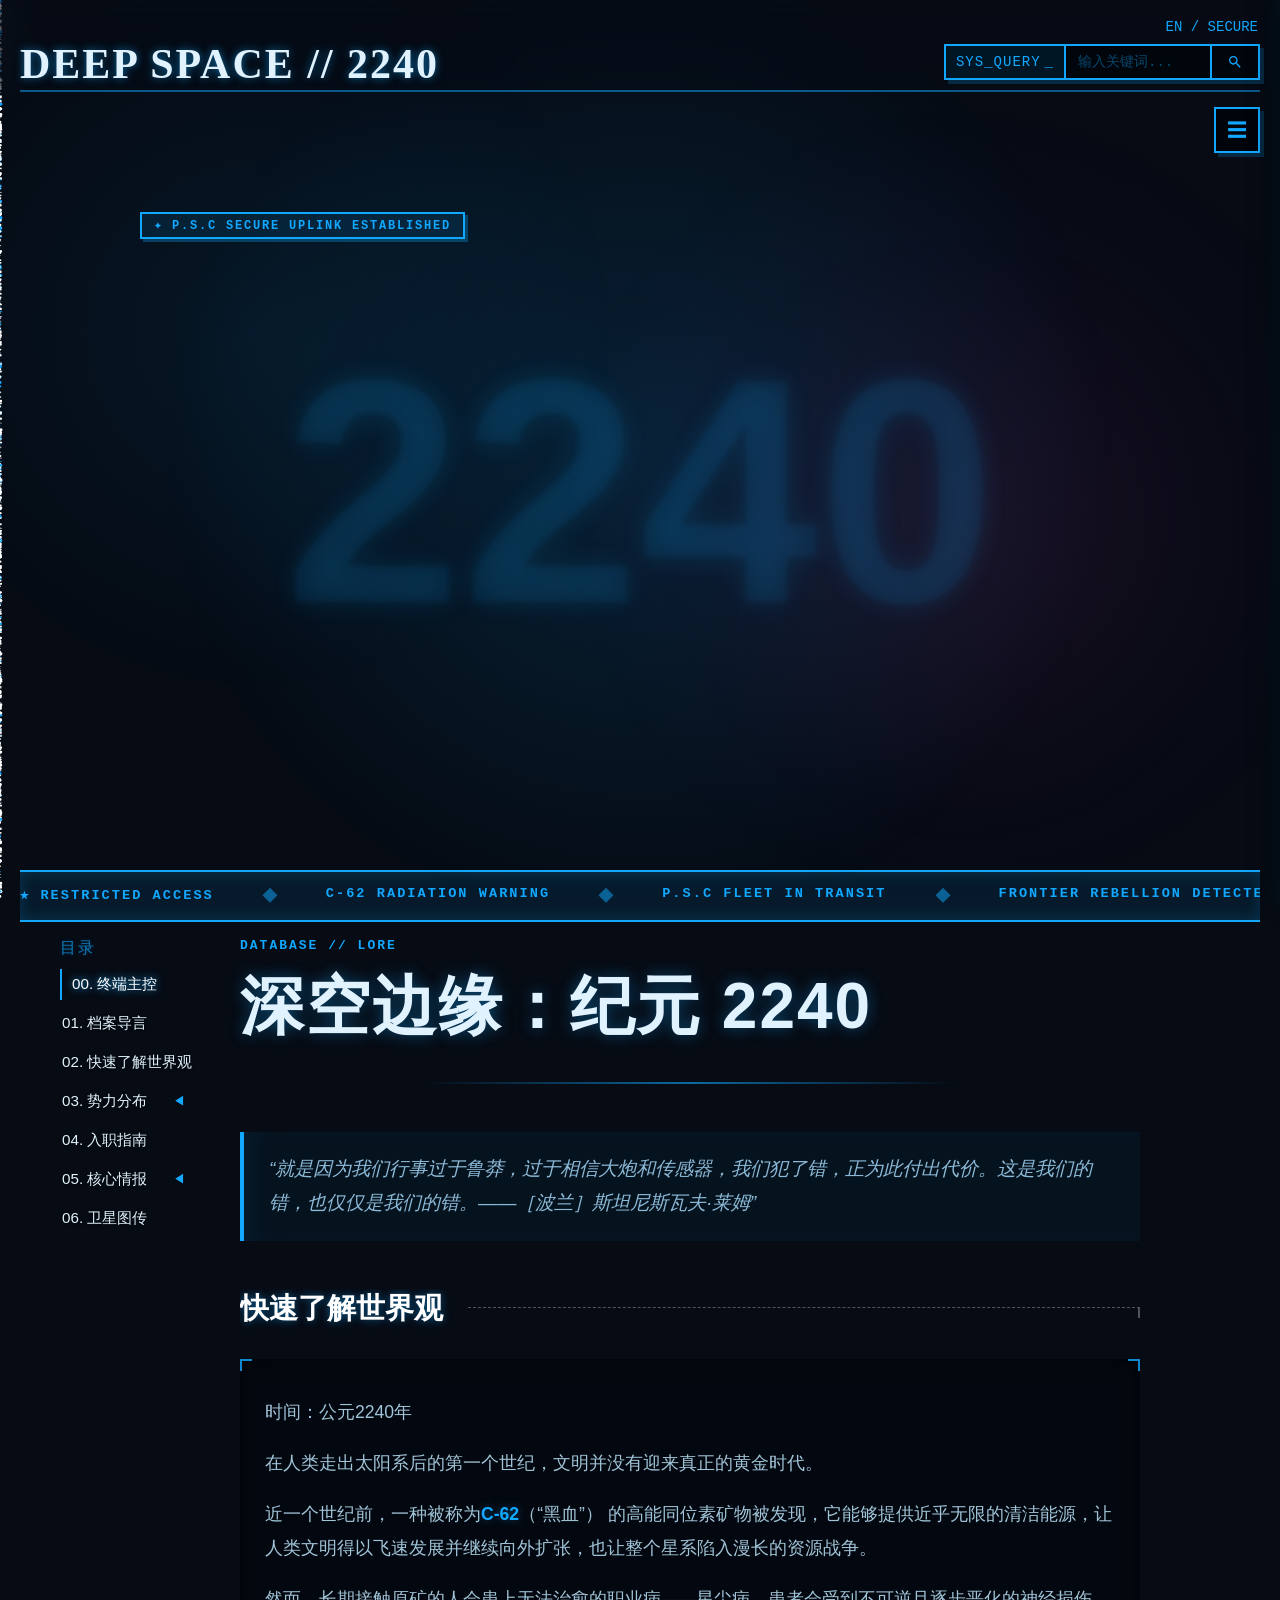
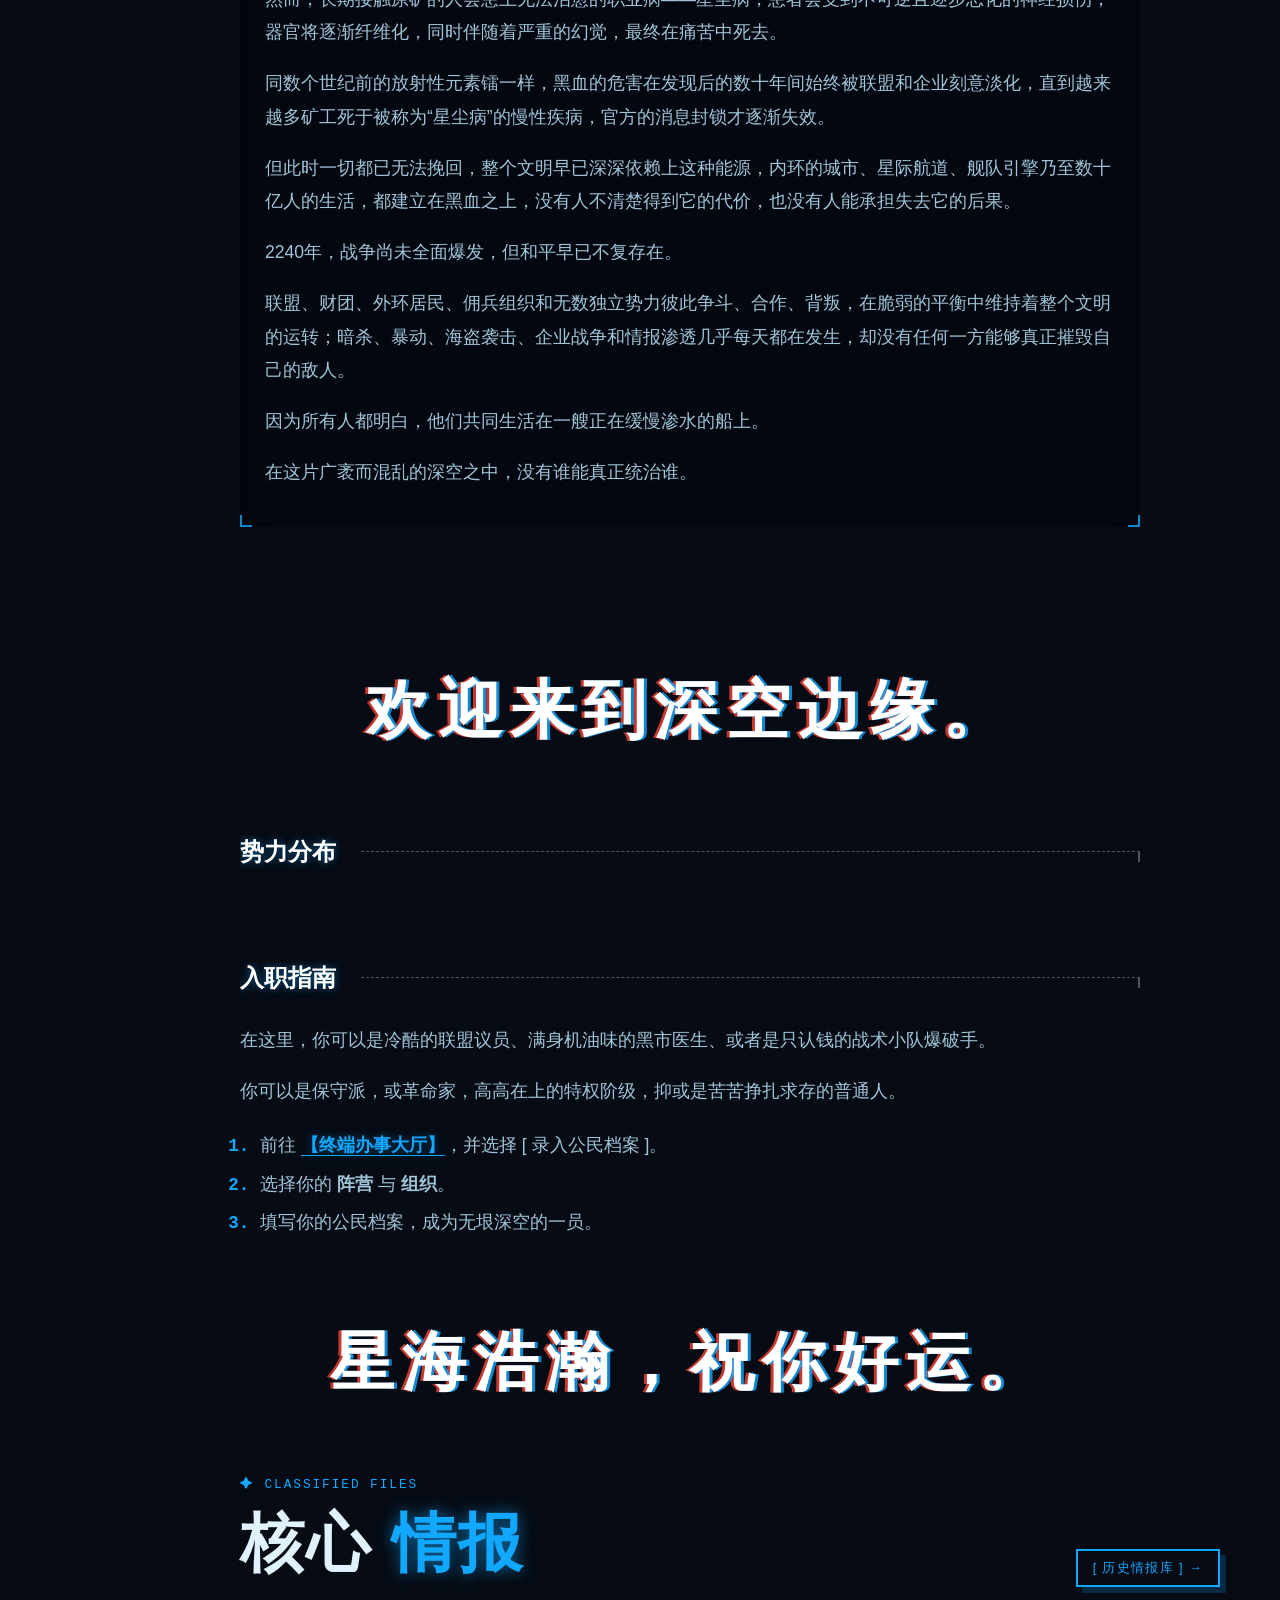
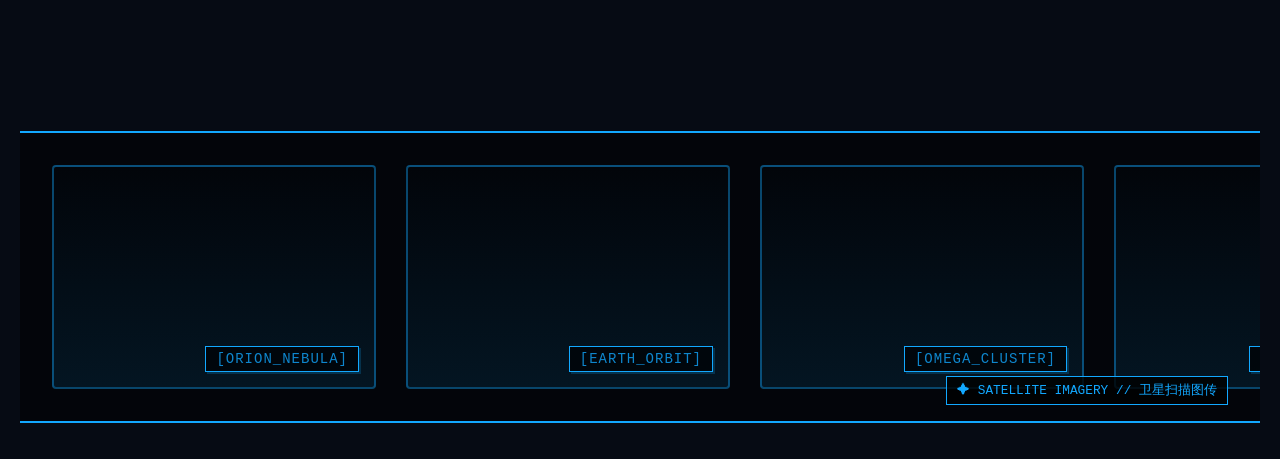
==== commit a67c2629: "Update LagrangeBlindSpot.html" ====
--- a/LagrangeBlindSpot.html
+++ b/LagrangeBlindSpot.html
@@ -4587,7 +4587,55 @@
             .fp-info h2 { flex-direction: column; align-items: flex-start; gap: 6px; font-size: 20px; }
             #fp-name .sys-modal-btn { margin-left: 0; margin-top: 4px; width: auto; min-width: 0; padding: 2px 10px; font-size: 11px; line-height: 1.5; height: auto; display: inline-block; }
             .fp-avatar { width: 60px; height: 60px; min-width: 60px; min-height: 60px; font-size: 30px; }
-        }
+        
+        /* =========================================
+           💥 手机端终极修复：按钮防换行与字体自适应缩放
+           ========================================= */
+        
+        /* 1. 全局按钮：字体与内边距动态缩放，强制不换行 */
+        .btn-primary, .btn-ghost, .submit-btn, .sys-modal-btn, .my-org-action-btn {
+            /* 核心魔法：字号最小 10px，随屏幕宽度(vw)动态缩放，最大 14px */
+            font-size: clamp(10px, 3.5vw, 14px) !important;
+            /* 内边距也动态缩放，屏幕越窄边距越小 */
+            padding-left: clamp(4px, 2vw, 12px) !important;
+            padding-right: clamp(4px, 2vw, 12px) !important;
+            white-space: nowrap !important; /* 绝对禁止文字断行 */
+            word-break: keep-all !important;
+        }
+
+        /* 2. 各种并排的操作按钮组：强制平分空间，绝不换行 */
+        .detail-action-row, .step-actions, .my-org-actions, .sys-modal-actions {
+            display: flex !important;
+            flex-wrap: nowrap !important; /* 强制在一行显示 */
+            gap: 8px !important; /* 稍微缩小按钮之间的间距 */
+            width: 100%;
+        }
+        .detail-action-row button, .step-actions button, .my-org-actions button, .sys-modal-actions button {
+            flex: 1 !important; /* 让所有按钮公平地平分宽度 */
+            min-width: 0 !important; /* 允许按钮被极限挤压 */
+            margin: 0 !important;
+        }
+
+        /* 3. 各种 Tab 选项卡：防挤压，放不下时允许内部滑动 */
+        .profile-tabs, .org-tabs, .admin-tab-btn-container {
+            display: flex !important;
+            flex-wrap: nowrap !important; 
+            overflow-x: auto !important; /* 如果屏幕实在太窄，允许手指横向滑动 Tab */
+            scrollbar-width: none !important; /* 隐藏丑陋的滚动条 */
+            -ms-overflow-style: none !important;
+        }
+        .profile-tabs::-webkit-scrollbar, .org-tabs::-webkit-scrollbar {
+            display: none !important;
+        }
+        .profile-tab-btn, .org-tab-btn, .admin-tab-btn, .log-tab-btn, .ann-tab-btn {
+            flex: 1 !important;
+            font-size: clamp(11px, 3vw, 14px) !important;
+            padding: 8px 4px !important; /* 极限压缩左右内边距 */
+            white-space: nowrap !important;
+            text-align: center !important;
+        }
+    
+    }
 
        /* =========================================
            💥 顶级赛博轴线展开动效 V10 (真·自适应版) 💥
@@ -5214,6 +5262,23 @@
             opacity: 0.8;
         }
 
+        /* =========================================
+           💥 后台管理网格：展开状态样式 (终极修复版)
+           ========================================= */
+        .admin-grid-expanded {
+            display: grid !important;
+            grid-template-columns: repeat(auto-fill, 280px) !important;
+            gap: 20px !important; 
+            overflow-x: visible !important;
+            white-space: normal !important;
+        }
+        
+        .admin-grid-expanded .intel-card {
+            width: 100% !important;
+            /* 💥 核心修复：强制把内边距算进宽度里，防止卡片变胖吃掉空隙！ */
+            box-sizing: border-box !important; 
+        }
+
     </style>
 
 
@@ -5398,6 +5463,7 @@
             </div>
         </div>
     </div>
+
 
     <!-- 💥 头像裁剪与上传弹窗 -->
     <div class="sys-modal-overlay" id="avatarUploadModal" style="z-index: 9999999;">
@@ -5735,7 +5801,7 @@
                                 <div class="hud-text-box">
                                 <p>时间：公元2240年</p>
                                 <p>在人类走出太阳系后的第一个世纪，文明并没有迎来真正的黄金时代。</p>
-                                <p>半个世纪前，一种被称为<span class="world-highlight">C-62</span>（“黑血”） 的高能同位素矿物被发现，它能够提供近乎无限的清洁能源，让人类文明得以飞速发展并继续向外扩张，也让整个星系陷入漫长的资源战争。</p>
+                                <p>近一个世纪前，一种被称为<span class="world-highlight">C-62</span>（“黑血”） 的高能同位素矿物被发现，它能够提供近乎无限的清洁能源，让人类文明得以飞速发展并继续向外扩张，也让整个星系陷入漫长的资源战争。</p>
                                 <p>然而，长期接触原矿的人会患上无法治愈的职业病——星尘病，患者会受到不可逆且逐步恶化的神经损伤，器官将逐渐纤维化，同时伴随着严重的幻觉，最终在痛苦中死去。</p>
                                 <p>同数个世纪前的放射性元素镭一样，黑血的危害在发现后的数十年间始终被联盟和企业刻意淡化，直到越来越多矿工死于被称为“星尘病”的慢性疾病，官方的消息封锁才逐渐失效。</p>
                                 <p>但此时一切都已无法挽回，整个文明早已深深依赖上这种能源，内环的城市、星际航道、舰队引擎乃至数十亿人的生活，都建立在黑血之上，没有人不清楚得到它的代价，也没有人能承担失去它的后果。</p>
@@ -6373,25 +6439,22 @@
                                 <span style="color: #4caf50; font-size: 12px;">🔍</span>
                                 <input type="text" id="admin-faction-search" placeholder="搜索阵营/组织..." style="background: transparent; border: none; color: #fff; padding: 8px; font-family: monospace; font-size: 12px; outline: none; width: 150px;">
                             </div>
+                            <!-- 💥 修复：把新建按钮移回这里，利用 flex-wrap 自动换行 -->
+                            <button class="submit-btn" style="margin: 0; padding: 8px 15px; font-size: 13px; color: #4caf50; border-color: #4caf50; background: rgba(76,175,80,0.1);" onclick="openAdminEditor('faction')">
+                                [ + 新建阵营 ]
+                            </button>
+                            <button class="submit-btn" style="margin: 0; padding: 8px 15px; font-size: 13px; color: #4caf50; border-color: #4caf50; background: rgba(76,175,80,0.1);" onclick="openAdminEditor('org')">
+                                [ + 新建组织 ]
+                            </button>
                         </div>
                     </div>
 
-                    <!-- 💥 新增：Tab 按钮栏 -->
+                    <!-- 💥 新增：Tab 按钮栏 (现在只剩下纯粹的 Tab，不会再被挤出去了) -->
                     <div style="display: flex; border-bottom: 1px solid rgba(76, 175, 80, 0.4); gap: 5px; position: relative; z-index: 1;">
                         <button class="admin-tab-btn active" data-tab="tab-factions" onclick="switchAdminTab('tab-factions')">
                             <svg viewBox="0 0 24 24" style="width: 1.1em; height: 1.1em; fill: currentColor; vertical-align: middle; margin-top: -3px; margin-right: 4px;"><path d="M12 7V3H2v18h20V7H12zM6 19H4v-2h2v2zm0-4H4v-2h2v2zm0-4H4V9h2v2zm0-4H4V5h2v2zm4 12H8v-2h2v2zm0-4H8v-2h2v2zm0-4H8V9h2v2zm0-4H8V5h2v2zm10 12h-8v-2h2v-2h-2v-2h2v-2h-2V9h8v10zm-2-8h-2v2h2v-2zm0 4h-2v2h2v-2z"/></svg>主阵营列表
                         </button>
                         <button class="admin-tab-btn" data-tab="tab-orgs" onclick="switchAdminTab('tab-orgs')">🔗 下属组织列表</button>
-                        
-                        <!-- 把新建按钮挤到右边去 -->
-                        <div style="flex-grow: 1;"></div>
-                        
-                        <button class="submit-btn" style="margin: 0 5px 5px 0; padding: 8px 15px; font-size: 13px; color: #4caf50; border-color: #4caf50; background: rgba(76,175,80,0.1);" onclick="openAdminEditor('faction')">
-                            [ + 新建阵营 ]
-                        </button>
-                        <button class="submit-btn" style="margin: 0 0 5px 0; padding: 8px 15px; font-size: 13px; color: #4caf50; border-color: #4caf50; background: rgba(76,175,80,0.1);" onclick="openAdminEditor('org')">
-                            [ + 新建组织 ]
-                        </button>
                     </div>
 
                     <!-- 💥 新增：Tab 对应的内容区 -->
@@ -6405,6 +6468,23 @@
                         </div>
                     </div>
                 </div> <!-- 阵营与组织区块结束 -->
+
+                <!-- 排列式分区：星球与星图管理 -->
+<div style="margin-bottom: 50px;">
+    <div style="display: flex; justify-content: space-between; align-items: flex-end; border-bottom: 2px solid rgba(0, 229, 255, 0.3); padding-bottom: 10px; margin-bottom: 20px; flex-wrap: wrap; gap: 15px;">
+        <h3 style="color: #00e5ff; margin: 0; font-family: monospace; text-shadow: 0 0 8px rgba(0,229,255,0.4); letter-spacing: 1px;">
+            [ 星图与星球档案管理 ]
+        </h3>
+        <div style="display: flex; gap: 10px; align-items: center; flex-wrap: wrap;">
+            <button class="submit-btn" style="margin: 0; padding: 8px 15px; font-size: 13px; color: #00e5ff; border-color: #00e5ff; background: rgba(0,229,255,0.1);" onclick="openPlanetEditor()">
+                [ + 新建星球 ]
+            </button>
+        </div>
+    </div>
+    <!-- 横向滑动网格 -->
+    <div class="intel-grid" id="admin-planet-grid" style="display: flex; overflow-x: auto; gap: 20px; padding-bottom: 15px; scrollbar-width: thin; scrollbar-color: #00e5ff rgba(0,0,0,0.5);">
+    </div>
+</div>
 
                 <!-- 排列式分区 5：NPC 档案管理 -->
                 <div style="margin-bottom: 50px;">
@@ -6565,6 +6645,138 @@
 
                     <button type="button" class="submit-btn" id="btn-publish-article" style="width: 100%; color: #060b14; border-color: #ffeb3b; background: #ffeb3b; font-size: 18px; margin-top: 20px;">
                         [ 发布至数据库 ]
+                    </button>
+                </form>
+            </div>
+        </div>
+
+        <!-- 💥 新增：全屏沉浸式【星球数据】编辑终端 💥 -->
+        <div class="view-panel" id="planetEditorView">
+            <div class="article-page-container" style="max-width: 1000px; padding-top: 2rem;">
+                
+                <div class="article-top-bar" style="border-bottom-color: rgba(0,229,255,0.3);">
+                    <button class="btn-ghost" onclick="closePlanetEditor()" style="padding: 6px 12px; font-size: 14px; color: #00e5ff; border-color: #00e5ff;">
+                        &lt; 返回
+                    </button>
+                    <div class="article-sys-status" style="color: #00e5ff;">
+                        <span class="blink-cursor">_</span> PLANET EDIT MODE
+                    </div>
+                </div>
+
+                <div class="archive-header" style="margin-bottom: 2rem;">
+                    <h2 class="neon-title" style="font-size: 32px; color: #00e5ff; text-shadow: 0 0 15px rgba(0,229,255,0.5);" id="planet-editor-main-title">[ + 新建星球档案 ]</h2>
+                    <p style="color: #8bb9d6; font-family: monospace;">请在此录入或修改星图坐标、星球设定及下属基地数据。</p>
+                </div>
+
+                <form class="tactical-form" id="planet-full-form" style="background: rgba(0, 5, 10, 0.8); border: 1px solid #00e5ff; padding: 30px; border-radius: 6px; box-shadow: inset 0 0 30px rgba(0,229,255,0.05);">
+                    <input type="hidden" id="p-edit-id">
+                    
+                    <div class="form-grid">
+                        <div class="input-group">
+                            <label style="color: #00e5ff;">星球 ID (英文字符, 如 earth) <span style="color: #f44336;">*</span></label>
+                            <div class="input-wrapper" style="border-color: rgba(0,229,255,0.4);">
+                                <span class="prefix" style="color: #00e5ff;">&gt;</span>
+                                <input type="text" id="p-id" placeholder="例如: earth_02" required>
+                            </div>
+                        </div>
+                        <div class="input-group">
+                            <label style="color: #00e5ff;">星球名称 <span style="color: #f44336;">*</span></label>
+                            <div class="input-wrapper" style="border-color: rgba(0,229,255,0.4);">
+                                <span class="prefix" style="color: #00e5ff;">&gt;</span>
+                                <input type="text" id="p-name" placeholder="例如: 谷神星" required>
+                            </div>
+                        </div>
+                        <div class="input-group">
+                            <label style="color: #00e5ff;">星系标识 (System) <span style="color: #f44336;">*</span></label>
+                            <div class="input-wrapper" style="border-color: rgba(0,229,255,0.4);">
+                                <span class="prefix" style="color: #00e5ff;">&gt;</span>
+                                <input type="text" id="p-system" placeholder="例如: earth_sys" required>
+                            </div>
+                        </div>
+                        <div class="input-group">
+                            <label style="color: #00e5ff;">类型归属</label>
+                            <div class="input-wrapper select-wrapper" style="border-color: rgba(0,229,255,0.4);">
+                                <span class="prefix" style="color: #00e5ff;">&gt;</span>
+                                <select id="p-is-parent" style="color: #fff;">
+                                    <option value="true">主星 (带有轨道线)</option>
+                                    <option value="false">卫星 / 空间站 / 设施</option>
+                                </select>
+                            </div>
+                        </div>
+                        <div class="input-group">
+                            <label style="color: #00e5ff;">所属阵营</label>
+                            <div class="input-wrapper select-wrapper" style="border-color: rgba(0,229,255,0.4);">
+                                <span class="prefix" style="color: #00e5ff;">&gt;</span>
+                                <select id="p-faction" style="color: #fff;">
+                                    <option value="泛星联盟">泛星联盟</option>
+                                    <option value="外环">外环</option>
+                                    <option value="独立防务承包商">独立防务承包商</option>
+                                    <option value="自治空间站">自治空间站</option>
+                                    <option value="无阵营 / 独立势力">无阵营 / 独立势力</option>
+                                    <option value="无阵营 / 废弃">无阵营 / 废弃</option>
+                                    <option value="恒星">恒星</option>
+                                </select>
+                            </div>
+                        </div>
+                        <div class="input-group">
+                            <label style="color: #00e5ff;">星区位置 (Region)</label>
+                            <div class="input-wrapper select-wrapper" style="border-color: rgba(0,229,255,0.4);">
+                                <span class="prefix" style="color: #00e5ff;">&gt;</span>
+                                <select id="p-region" style="color: #fff;">
+                                    <option value="太阳系中心">太阳系中心</option>
+                                    <option value="内环">内环</option>
+                                    <option value="小行星带">小行星带</option>
+                                    <option value="外环">外环</option>
+                                    <option value="柯伊伯带">柯伊伯带</option>
+                                </select>
+                            </div>
+                        </div>
+                        <div class="input-group">
+                            <label style="color: #00e5ff;">主题颜色 (HEX)</label>
+                            <div class="input-wrapper" style="border-color: rgba(0,229,255,0.4);">
+                                <span class="prefix" style="color: #00e5ff;">#</span>
+                                <input type="text" id="p-color" placeholder="00e5ff" value="00e5ff">
+                            </div>
+                        </div>
+                        <div class="input-group">
+                            <label style="color: #00e5ff;">尺寸缩放 (Size Scale)</label>
+                            <div class="input-wrapper" style="border-color: rgba(0,229,255,0.4);">
+                                <span class="prefix" style="color: #00e5ff;">&gt;</span>
+                                <input type="number" step="0.1" id="p-scale" value="1.0">
+                            </div>
+                        </div>
+                        <div class="input-group">
+                            <label style="color: #00e5ff;">星图坐标 X (0 ~ 100)</label>
+                            <div class="input-wrapper" style="border-color: rgba(0,229,255,0.4);">
+                                <span class="prefix" style="color: #00e5ff;">X:</span>
+                                <input type="number" step="0.01" id="p-x" value="50">
+                            </div>
+                        </div>
+                        <div class="input-group">
+                            <label style="color: #00e5ff;">星图坐标 Y (0 ~ 100)</label>
+                            <div class="input-wrapper" style="border-color: rgba(0,229,255,0.4);">
+                                <span class="prefix" style="color: #00e5ff;">Y:</span>
+                                <input type="number" step="0.01" id="p-y" value="50">
+                            </div>
+                        </div>
+                    </div>
+
+                    <div class="input-group full-width" style="margin-top: 20px;">
+                        <label style="color: #00e5ff;">下属国家/区域/基地列表 (每行一个，或逗号隔开)</label>
+                        <div class="input-wrapper" style="border-color: rgba(0,229,255,0.4);">
+                            <textarea id="p-locations" rows="4" placeholder="例如:&#10;China (中国)&#10;USA (美国)&#10;Tranquility Port (宁静海太空港)"></textarea>
+                        </div>
+                    </div>
+
+                    <div class="input-group full-width" style="margin-top: 20px;">
+                        <label style="color: #00e5ff;">星球详细设定 / 档案介绍</label>
+                        <div class="input-wrapper" style="border-color: rgba(0,229,255,0.4);">
+                            <textarea id="p-desc" rows="6" placeholder="在此输入星球的历史、气候、政治格局与黑血开采状况..."></textarea>
+                        </div>
+                    </div>
+
+                    <button type="button" class="submit-btn" id="btnSavePlanet" style="width: 100%; color: #060b14; border-color: #00e5ff; background: #00e5ff; font-size: 18px; margin-top: 30px;" onclick="savePlanetData()">
+                        [ 发布至星图数据库 ]
                     </button>
                 </form>
             </div>
@@ -7016,36 +7228,32 @@
                 </div>
 
                 <!-- 💥 新增：两大巨型申请入口 (扁平化 SVG 版) -->
-<div style="display: flex; gap: 20px; margin-bottom: 40px; flex-wrap: wrap;">
-    
-    <!-- 录入公民档案按钮 -->
-    <button class="submit-btn" style="flex: 1; padding: 40px 20px; font-size: 22px; display: flex; flex-direction: column; align-items: center; gap: 15px; border: 1px solid #12a8ff; background: rgba(18,168,255,0.05); color: #12a8ff; transition: all 0.2s;" onclick="window.formPreviousView='queueView'; openView('createView'); if(window.goToStep) window.goToStep(1, true);" onmouseover="this.style.background='rgba(18,168,255,0.15)'" onmouseout="this.style.background='rgba(18,168,255,0.05)'">
-        <!-- 个人档案 ID 卡 SVG -->
-        <svg viewBox="0 0 24 24" style="width: 56px; height: 56px; fill: #12a8ff; filter: drop-shadow(0 0 8px rgba(18,168,255,0.4));">
-            <path d="M3 5v14h18V5H3zm16 12H5V7h14v10zM12 8c-1.66 0-3 1.34-3 3s1.34 3 3 3 3-1.34 3-3-1.34-3-3-3zm0 4.5c-.83 0-1.5-.67-1.5-1.5s.67-1.5 1.5-1.5 1.5.67 1.5 1.5-.67 1.5-1.5 1.5zm4 3H8v-.5c0-1.33 2.67-2 4-2s4 .67 4 2v.5z"/>
-        </svg>
-        <span style="font-family: 'Impact', sans-serif; letter-spacing: 2px;">[ 录入公民档案 ]</span>
-        <span style="font-size: 14px; color: #8bb9d6; font-family: 'PingFang SC', sans-serif; font-weight: normal; letter-spacing: 0;">申请个人公民身份卡</span>
-    </button>
-
-    <!-- 创立组织按钮 -->
-    <button class="submit-btn" style="flex: 1; padding: 40px 20px; font-size: 22px; display: flex; flex-direction: column; align-items: center; gap: 15px; border: 1px solid #8bc34a; background: rgba(139,195,74,0.05); color: #8bc34a; transition: all 0.2s;" onclick="window.formPreviousView='queueView'; openView('createOrgView')" onmouseover="this.style.background='rgba(139,195,74,0.15)'" onmouseout="this.style.background='rgba(139,195,74,0.05)'">
-        <!-- 组织/建筑 SVG -->
-        <svg viewBox="0 0 24 24" style="width: 56px; height: 56px; fill: #8bc34a; filter: drop-shadow(0 0 8px rgba(139,195,74,0.4));">
-            <path d="M12 7V3H2v18h20V7H12zM6 19H4v-2h2v2zm0-4H4v-2h2v2zm0-4H4V9h2v2zm0-4H4V5h2v2zm4 12H8v-2h2v2zm0-4H8v-2h2v2zm0-4H8V9h2v2zm0-4H8V5h2v2zm10 12h-8v-2h2v-2h-2v-2h2v-2h-2V9h8v10zm-2-8h-2v2h2v-2zm0 4h-2v2h2v-2z"/>
-        </svg>
-        <span style="font-family: 'Impact', sans-serif; letter-spacing: 2px;">[ 申请创立组织 ]</span>
-        <span style="font-size: 14px; color: #c5e1a5; font-family: 'PingFang SC', sans-serif; font-weight: normal; letter-spacing: 0;">建立小队 / 佣兵团 / 商会</span>
-    </button>
-
-</div>
-
-<!-- 💥 新增：政务大厅入口 -->
+                <div style="display: flex; gap: 20px; margin-bottom: 40px; flex-wrap: wrap;">
+                    
+                    <!-- 录入公民档案按钮 -->
+                    <button class="submit-btn" style="flex: 1; padding: 40px 20px; font-size: 22px; display: flex; flex-direction: column; align-items: center; gap: 15px; border: 1px solid #12a8ff; background: rgba(18,168,255,0.05); color: #12a8ff; transition: all 0.2s;" onclick="window.formPreviousView='queueView'; openView('createView'); if(window.goToStep) window.goToStep(1, true);" onmouseover="this.style.background='rgba(18,168,255,0.15)'" onmouseout="this.style.background='rgba(18,168,255,0.05)'">
+                        <svg viewBox="0 0 24 24" style="width: 56px; height: 56px; fill: #12a8ff; filter: drop-shadow(0 0 8px rgba(18,168,255,0.4));">
+                            <path d="M3 5v14h18V5H3zm16 12H5V7h14v10zM12 8c-1.66 0-3 1.34-3 3s1.34 3 3 3 3-1.34 3-3-1.34-3-3-3zm0 4.5c-.83 0-1.5-.67-1.5-1.5s.67-1.5 1.5-1.5 1.5.67 1.5 1.5-.67 1.5-1.5 1.5zm4 3H8v-.5c0-1.33 2.67-2 4-2s4 .67 4 2v.5z"/>
+                        </svg>
+                        <span style="font-family: 'Impact', sans-serif; letter-spacing: 2px;">[ 录入公民档案 ]</span>
+                        <span style="font-size: 14px; color: #8bb9d6; font-family: 'PingFang SC', sans-serif; font-weight: normal; letter-spacing: 0;">申请个人公民身份卡</span>
+                    </button>
+
+                    <!-- 创立组织按钮 -->
+                    <button class="submit-btn" style="flex: 1; padding: 40px 20px; font-size: 22px; display: flex; flex-direction: column; align-items: center; gap: 15px; border: 1px solid #8bc34a; background: rgba(139,195,74,0.05); color: #8bc34a; transition: all 0.2s;" onclick="window.formPreviousView='queueView'; openView('createOrgView')" onmouseover="this.style.background='rgba(139,195,74,0.15)'" onmouseout="this.style.background='rgba(139,195,74,0.05)'">
+                        <svg viewBox="0 0 24 24" style="width: 56px; height: 56px; fill: #8bc34a; filter: drop-shadow(0 0 8px rgba(139,195,74,0.4));">
+                            <path d="M12 7V3H2v18h20V7H12zM6 19H4v-2h2v2zm0-4H4v-2h2v2zm0-4H4V9h2v2zm0-4H4V5h2v2zm4 12H8v-2h2v2zm0-4H8v-2h2v2zm0-4H8V9h2v2zm0-4H8V5h2v2zm10 12h-8v-2h2v-2h-2v-2h2v-2h-2V9h8v10zm-2-8h-2v2h2v-2zm0 4h-2v2h2v-2z"/>
+                        </svg>
+                        <span style="font-family: 'Impact', sans-serif; letter-spacing: 2px;">[ 申请创立组织 ]</span>
+                        <span style="font-size: 14px; color: #c5e1a5; font-family: 'PingFang SC', sans-serif; font-weight: normal; letter-spacing: 0;">建立小队 / 佣兵团 / 商会</span>
+                    </button>
+                </div>
+
+                <!-- 💥 新增：政务大厅入口 -->
                 <div class="form-section-title" style="border-color: #00bcd4; color: #00bcd4; margin-bottom: 15px; margin-top: 30px;">[ 政务大厅 // GOV AFFAIRS ]</div>
                 <div style="display: grid; grid-template-columns: repeat(auto-fit, minmax(220px, 1fr)); gap: 15px; margin-bottom: 40px;">
                     
                     <button class="submit-btn" style="padding: 20px 15px; display: flex; flex-direction: column; align-items: center; gap: 10px; border-color: #e91e63; color: #e91e63; background: rgba(233,30,99,0.05); transition: 0.2s;" onclick="openGovForm('marriage')" onmouseover="this.style.background='rgba(233,30,99,0.15)'" onmouseout="this.style.background='rgba(233,30,99,0.05)'">
-                        <!-- 伴侣/羁绊交织环 SVG -->
                         <svg viewBox="0 0 24 24" style="width: 42px; height: 42px; fill: #e91e63; filter: drop-shadow(0 0 8px rgba(233,30,99,0.6)); margin-bottom: 5px;">
                             <path d="M8 6c-3.31 0-6 2.69-6 6s2.69 6 6 6c2.08 0 3.91-1.06 5-2.67 1.09 1.61 2.92 2.67 5 2.67 3.31 0 6-2.69 6-6s-2.69-6-6-6c-2.08 0-3.91 1.06-5 2.67C11.91 7.06 10.08 6 8 6zm0 10c-2.21 0-4-1.79-4-4s1.79-4 4-4c1.19 0 2.25.53 2.98 1.36-.6.82-.98 1.83-.98 2.64 0 .81.38 1.82.98 2.64C10.25 15.47 9.19 16 8 16zm8 0c-1.19 0-2.25-.53-2.98-1.36.6-.82.98-1.83.98-2.64 0-.81-.38-1.82-.98-2.64.73-.83 1.79-1.36 2.98-1.36 2.21 0 4 1.79 4 4s-1.79 4-4 4z"/>
                         </svg>
@@ -7053,14 +7261,10 @@
                         <span style="font-size: 12px; color: #ff80ab; font-family: 'PingFang SC', sans-serif;">伴侣登记 / 关系公证</span>
                     </button>
 
-                    <button class="submit-btn" style="padding: 20px 15px; display: flex; flex-direction: column; align-items: center; gap: 10px; border-color: #00bcd4; color: #00bcd4; background: rgba(0,188,212,0.05); transition: 0.2s;" onclick="openGovForm('ship')" onmouseover="this.style.background='rgba(0,188,212,0.15)'" onmouseout="this.style.background='rgba(0,188,212,0.05)'">
-                        <!-- 飞船/战机 SVG (完美居中对齐版) -->
+                    <button class="submit-btn" style="padding: 20px 15px; display: flex; flex-direction: column; align-items: center; gap: 10px; border-color: #00bcd4; color: #00bcd4; background: rgba(0,188,212,0.05); transition: 0.2s;" onclick="openShipBureau()" onmouseover="this.style.background='rgba(0,188,212,0.15)'" onmouseout="this.style.background='rgba(0,188,212,0.05)'">
                         <svg viewBox="0 0 100 100" style="width: 42px; height: 42px; flex-shrink: 0; fill: rgba(0,188,212,0.1); stroke: #00bcd4; filter: drop-shadow(0 0 8px rgba(0,188,212,0.6)); margin-bottom: 5px;">
-                            <!-- 💥 核心修正：Y轴从 50 改为 68，把飞船的视觉重心往下压 -->
                             <g transform="translate(50, 72)" stroke-linejoin="round" stroke-linecap="round">
-                                <!-- 飞船本体 -->
                                 <path stroke-width="4" d="M 0 0 h 10 l 5 -5 9 5 6 -15 -15 -15 c 0 -5 -4 -32 -15 -40 c -11 8 -15 35 -15 40 l -15 15 6 15 9 -5 5 5 h 10" />
-                                <!-- 尾部引擎尾流 -->
                                 <path stroke-width="3" fill="#00bcd4" d="M 0 7 a 8 8 0 0 0 -8 8 c 0 4 4 6 8 12 c 4 -6 8 -8 8 -12 a 8 8 0 0 0 -8 -8" />
                             </g>
                         </svg>
@@ -7069,7 +7273,6 @@
                     </button>
 
                     <button class="submit-btn" style="padding: 20px 15px; display: flex; flex-direction: column; align-items: center; gap: 10px; border-color: #ff9800; color: #ff9800; background: rgba(255,152,0,0.05); transition: 0.2s;" onclick="openGovForm('corp')" onmouseover="this.style.background='rgba(255,152,0,0.15)'" onmouseout="this.style.background='rgba(255,152,0,0.05)'">
-                        <!-- 企业/商业公文包 SVG -->
                         <svg viewBox="0 0 24 24" style="width: 42px; height: 42px; fill: #ff9800; filter: drop-shadow(0 0 8px rgba(255,152,0,0.6)); margin-bottom: 5px;">
                             <path d="M20 6h-4V4c0-1.11-.89-2-2-2h-4c-1.11 0-2 .89-2 2v2H4c-1.11 0-1.99.89-1.99 2L2 19c0 1.11.89 2 2 2h16c1.11 0 2-.89 2-2V8c0-1.11-.89-2-2-2zm-6 0h-4V4h4v2z"/>
                         </svg>
@@ -7095,6 +7298,50 @@
                 <div class="form-section-title" style="border-color: #00bcd4; color: #00bcd4; margin-top: 40px;">[ 政务备案审核队列 ]</div>
                 <div id="queue-gov-grid" class="roster-grid"></div>
                 <div id="queue-gov-detail" class="roster-detail" style="display: none;"></div>
+            </div>
+        </div>
+
+        <!-- 💥 新增：飞船管理局专属视图 (已抽离，完美并列！) -->
+        <div class="view-panel" id="shipBureauView">
+            <div class="archive-container" style="max-width: 1000px; margin: 0 auto; padding-top: 2rem;">
+                <div class="article-top-bar" style="border-bottom-color: rgba(0,188,212,0.3);">
+                    <button class="btn-ghost" onclick="closeForm()" style="padding: 6px 12px; font-size: 14px; color: #00bcd4; border-color: #00bcd4;">&lt; 返回大厅</button>
+                    <div class="article-sys-status" style="color: #00bcd4;"><span class="blink-cursor">_</span> SHIP BUREAU</div>
+                </div>
+
+                <div class="archive-header" style="border-bottom: 2px solid #00bcd4; padding-bottom: 15px; margin-bottom: 30px;">
+                    <h2 class="neon-title" style="font-size: 28px; text-align: left; color: #00bcd4; text-shadow: 0 0 10px #00bcd4;">飞船管理局</h2>
+                    <p style="color: #84ffff;">[ P.S.C FLIGHT ADMINISTRATION ]</p>
+                </div>
+
+                <div class="org-tabs" style="border-bottom-color: rgba(0,188,212,0.4); margin-bottom: 20px;">
+                    <button class="org-tab-btn active" data-tab="ship-tab-recruit" onclick="switchShipTab('ship-tab-recruit')" style="color: rgba(0,188,212,0.6); border-color: rgba(0,188,212,0.3);">招募大厅</button>
+                    <button class="org-tab-btn" data-tab="ship-tab-register" onclick="switchShipTab('ship-tab-register')" style="color: rgba(0,188,212,0.6); border-color: rgba(0,188,212,0.3);">资产备案</button>
+                </div>
+
+                <!-- 招募大厅 -->
+                <div id="ship-tab-recruit" class="org-tab-content active">
+                    <div class="intel-grid" id="ship-recruit-grid" style="grid-template-columns: repeat(auto-fill, minmax(280px, 1fr));">
+                        <!-- JS 动态渲染飞船卡片 -->
+                    </div>
+                </div>
+
+                <!-- 资产备案 -->
+                <div id="ship-tab-register" class="org-tab-content">
+                    <div style="background: rgba(0,188,212,0.05); border: 1px dashed #00bcd4; padding: 30px; text-align: center; border-radius: 4px;">
+                        <svg viewBox="0 0 100 100" style="width: 60px; height: 60px; fill: rgba(0,188,212,0.1); stroke: #00bcd4; filter: drop-shadow(0 0 10px rgba(0,188,212,0.6)); margin-bottom: 15px; display: inline-block;">
+                            <g transform="translate(50, 68)" stroke-linejoin="round" stroke-linecap="round">
+                                <path stroke-width="4" d="M 0 0 h 10 l 5 -5 9 5 6 -15 -15 -15 c 0 -5 -4 -32 -15 -40 c -11 8 -15 35 -15 40 l -15 15 6 15 9 -5 5 5 h 10" />
+                                <path stroke-width="3" fill="#00bcd4" d="M 0 7 a 8 8 0 0 0 -8 8 c 0 4 4 6 8 12 c 4 -6 8 -8 8 -12 a 8 8 0 0 0 -8 -8" />
+                            </g>
+                        </svg>
+                        <h3 style="color: #00bcd4; margin-bottom: 10px; font-size: 20px;">私人舰船 / 载具备案</h3>
+                        <p style="color: #84ffff; font-size: 14px; margin-bottom: 25px;">在此向联盟提交您的舰船资产备案。审核通过后，您将获得专属飞行执照，并可在招募大厅发布船员招募信息。</p>
+                        <button class="submit-btn" style="color: #060b14; background: #00bcd4; border-color: #00bcd4; font-size: 16px; padding: 12px 30px;" onclick="openGovForm('ship')">
+                            [ + 填写备案申请表 ]
+                        </button>
+                    </div>
+                </div>
             </div>
         </div>
 
@@ -7303,17 +7550,28 @@
                     <!-- 2. 飞船登记表单 (青色) -->
                     <div id="gov-ship-fields" style="display: none;">
                         <div class="input-group full-width" style="margin-bottom: 20px;">
-                            <label style="color: #00bcd4;">舰船 / 载具名称</label>
+                            <label style="color: #00bcd4;">舰船 / 载具名称 <span style="color: #f44336;">*</span></label>
                             <div class="input-wrapper" style="border-color: rgba(0,188,212,0.4);">
                                 <span class="prefix" style="color: #00bcd4;">&gt;</span>
                                 <input type="text" id="g-s-name" placeholder="例如：游隼号、碎星者..." required>
                             </div>
                         </div>
+                        
+                        <!-- 💥 新增：所属阵营 (用于招募联动) -->
+                        <div class="input-group full-width" style="margin-bottom: 20px;">
+                            <label style="color: #00bcd4;">所属阵营 (用于招募联动) <span style="color: #f44336;">*</span></label>
+                            <div class="input-wrapper select-wrapper" style="border-color: rgba(0,188,212,0.4);">
+                                <span class="prefix" style="color: #00bcd4;">&gt;</span>
+                                <select id="g-s-faction" required style="color: #fff;">
+                                    <!-- JS 动态填充 -->
+                                </select>
+                            </div>
+                        </div>
+
                         <div class="input-group full-width" style="margin-bottom: 20px;">
                             <label style="color: #00bcd4;">舰船级别 / 型号</label>
                             <div class="input-wrapper select-wrapper" style="border-color: rgba(0,188,212,0.4);">
                                 <span class="prefix" style="color: #00bcd4;">&gt;</span>
-                                <!-- 💥 新增：onchange 事件触发船员框的显示/隐藏 -->
                                 <select id="g-s-class" required style="color: #fff;" onchange="checkShipClass()">
                                     <option value="轻型单人战机/穿梭机">轻型战机 / 穿梭机 / 侦察艇</option>
                                     <option value="中型武装运输船/走私船">中型武装运输船 / 走私船</option>
@@ -7324,17 +7582,31 @@
                             </div>
                         </div>
                         
-                        <!-- 💥 新增：大型舰船专属的船员编制框 (默认隐藏) -->
+                        <!-- 💥 升级版：大型舰船专属的船员编制框 (与组织招募完全一致) -->
                         <div class="input-group full-width" id="g-s-crew-group" style="display: none; margin-bottom: 20px; padding: 15px; background: rgba(0,188,212,0.05); border: 1px dashed #00bcd4; border-radius: 4px;">
-                            <label style="color: #00bcd4; margin-bottom: 10px;">船员编制与招募需求</label>
-                            <div style="display: flex; gap: 10px; margin-bottom: 10px;">
-                                <div class="input-wrapper" style="flex: 1; border-color: rgba(0,188,212,0.4); background: rgba(0,0,0,0.6);">
+                            <label style="color: #00bcd4; margin-bottom: 15px; font-weight: bold; font-size: 14px;">[ 船员编制与招募需求 ]</label>
+                            
+                            <div class="input-group full-width" style="margin-bottom: 15px;">
+                                <label style="color: #00bcd4; font-size: 12px;">预设固定职位与人数上限 (选填)</label>
+                                <div class="input-wrapper" style="border-color: rgba(0,188,212,0.4); background: rgba(0,0,0,0.6);">
                                     <span class="prefix" style="color: #00bcd4;">&gt;</span>
-                                    <input type="text" id="g-s-crew-capacity" placeholder="最大乘员数 (例如: 5人)">
+                                    <input type="text" id="g-s-positions" placeholder="例如: 领航员:1, 炮手:2, 突击手:0 (0代表不限)">
                                 </div>
                             </div>
-                            <div class="input-wrapper" style="border-color: rgba(0,188,212,0.4); background: rgba(0,0,0,0.6);">
-                                <textarea id="g-s-crew-roles" rows="2" placeholder="例如：需要领航员1名，炮手2名。欢迎在论坛发布招募贴..."></textarea>
+
+                            <div class="input-group full-width" style="margin-bottom: 15px;">
+                                <label style="color: #00bcd4; font-size: 12px;">需要自戏考核的职位 (选填)</label>
+                                <div class="input-wrapper" style="border-color: rgba(0,188,212,0.4); background: rgba(0,0,0,0.6);">
+                                    <span class="prefix" style="color: #00bcd4;">&gt;</span>
+                                    <input type="text" id="g-s-rp-positions" placeholder="例如: 领航员, 炮手。填 ALL 代表均需自戏">
+                                </div>
+                            </div>
+
+                            <div class="input-group full-width">
+                                <label style="color: #00bcd4; font-size: 12px;">各职位具体要求 (选填)</label>
+                                <div class="input-wrapper" style="border-color: rgba(0,188,212,0.4); background: rgba(0,0,0,0.6);">
+                                    <textarea id="g-s-reqs" rows="3" placeholder="例如：&#10;领航员：需要熟悉外环航道。&#10;炮手：要求活跃度高。"></textarea>
+                                </div>
                             </div>
                         </div>
 
@@ -8182,9 +8454,21 @@
     return valid ? posObj : null;
 };
 
-// 💥 终极升级版：使用原生 DOM 解析器，并强力清洗双重转义字符
+// 💥 核心助手：同时在组织和飞船中查找数据
+        window.getOrgOrShipData = function(orgName) {
+            return articlesDB.find(a => {
+                if (a.type === 'org' && a.title === orgName) return true;
+                if (a.type === 'gov_record' && a.tag === 'ship') {
+                    try { const d = JSON.parse(a.content); return d.name === orgName; } catch(e){}
+                }
+                return false;
+            });
+        };
+
+        // 💥 终极升级版：同时支持解析组织的 HTML 和飞船的 JSON
         window.getOrgPositions = function(content) {
             if (!content) return null;
+            try { const data = JSON.parse(content); if (data.positions) return window.parsePositionsStr(data.positions); } catch(e) {}
             try {
                 const parser = new DOMParser();
                 const doc = parser.parseFromString(content, 'text/html');
@@ -8194,15 +8478,13 @@
                     let cleanStr = rawStr.replace(/&quot;/g, '"').replace(/&apos;/g, "'");
                     return JSON.parse(cleanStr);
                 }
-            } catch(e) { 
-                console.error("职位解析失败:", e); 
-            }
+            } catch(e) { console.error("职位解析失败:", e); }
             return null;
         };
 
-        // 💥 解析自戏考核要求
         window.getOrgRpPositions = function(content) {
             if (!content) return "";
+            try { const data = JSON.parse(content); if (data.rp_positions) return data.rp_positions; } catch(e) {}
             try {
                 const parser = new DOMParser();
                 const doc = parser.parseFromString(content, 'text/html');
@@ -8211,27 +8493,22 @@
                     let rawStr = div.getAttribute('data-rp-positions') || "";
                     return rawStr.replace(/&quot;/g, '"').replace(/&apos;/g, "'");
                 }
-            } catch(e) { 
-                console.error("自戏要求解析失败:", e); 
-            }
+            } catch(e) { console.error("自戏要求解析失败:", e); }
             return "";
         };
 
-        // 💥 新增：解析职位具体要求
         window.getOrgReqs = function(content) {
             if (!content) return "";
+            try { const data = JSON.parse(content); if (data.reqs) return data.reqs; } catch(e) {}
             try {
                 const parser = new DOMParser();
                 const doc = parser.parseFromString(content, 'text/html');
                 const div = doc.querySelector('div[data-reqs]');
                 if (div) {
                     let rawStr = div.getAttribute('data-reqs') || "";
-                    // 还原换行符和引号
                     return rawStr.replace(/&quot;/g, '"').replace(/&apos;/g, "'").replace(/&#10;/g, '\n');
                 }
-            } catch(e) { 
-                console.error("要求解析失败:", e); 
-            }
+            } catch(e) { console.error("要求解析失败:", e); }
             return "";
         };
 
@@ -8289,7 +8566,7 @@
 
 // 审核前：检查冲突
 window.processIdentityCapacity = async function(orgName, occupation, charId) {
-    const orgData = articlesDB.find(a => a.type === 'org' && a.title === orgName);
+    const orgData = window.getOrgOrShipData(orgName);
     if (!orgData) return { rejected: false };
     
     const positions = getOrgPositions(orgData.content);
@@ -8317,7 +8594,7 @@
 window.triggerConflictRejection = async function(charDraft) {
     const checkAndReject = async (orgName, occupation, approvedId) => {
         if (!orgName || !occupation) return;
-        const orgData = articlesDB.find(a => a.type === 'org' && a.title === orgName);
+        const orgData = window.getOrgOrShipData(orgName);
         if (!orgData) return;
         const positions = getOrgPositions(orgData.content);
         if (!positions || !positions[occupation] || positions[occupation] <= 0) return;
@@ -8578,6 +8855,47 @@
                                                .replace(/<div id=['"]hidden-updates-data['"] style=['"]display:none;['"]>[\s\S]*?<\/div>/g, '');
 
                 let renderContent = cleanContent;
+
+                // 💥 拦截：如果是飞船招募详情
+                if (item.type === 'gov_record' && item.tag === 'ship') {
+                    let data = {};
+                    try { data = JSON.parse(item.content); } catch(e) {}
+                    
+                    const ownerChar = characterDB.find(c => c.owner_id === item.owner_id);
+                    const ownerName = ownerChar ? ownerChar.callsign : '未知舰长';
+
+                    const positionsHtml = renderOrgPositionsStatus(data.name, item.content);
+                    const rpReqs = window.getOrgRpPositions(item.content);
+                    const reqs = window.getOrgReqs(item.content);
+                    
+                    let recruitHtml = positionsHtml;
+                    if (rpReqs) {
+                        recruitHtml += `<div style="margin-top: 20px; padding: 15px; background: rgba(0,188,212,0.05); border-left: 4px solid #00bcd4;"><h4 style="color: #00bcd4; margin: 0 0 10px 0; font-family: monospace;">[ 自戏考核要求 ]</h4><p style="color: #84ffff; font-size: 14px; margin: 0;">以下职位需要提交不少于 200 字的自戏考核：<br><strong style="color: #e0f2fe;">${rpReqs}</strong></p></div>`;
+                    }
+                    if (reqs) {
+                        recruitHtml += `<div style="margin-top: 20px; padding: 15px; background: rgba(0,188,212,0.05); border-left: 4px solid #00bcd4;"><h4 style="color: #00bcd4; margin: 0 0 10px 0; font-family: monospace;">[ 职位具体要求 ]</h4><div style="color: #e0f2fe; font-size: 14px; line-height: 1.8; white-space: pre-wrap;">${reqs}</div></div>`;
+                    }
+
+                    renderContent = `
+                        <div style="margin-bottom: 30px; padding: 20px; background: rgba(0,188,212,0.05); border: 1px solid rgba(0,188,212,0.3); border-radius: 4px;">
+                            <h3 style="color: #00bcd4; margin: 0 0 15px 0; font-size: 20px; text-shadow: 0 0 10px rgba(0,188,212,0.5);">[ 舰船档案 ]</h3>
+                            <div style="display: flex; margin-bottom: 10px;"><span style="color: #00bcd4; width: 90px; flex-shrink: 0;">舰船名称：</span><span style="color: #fff; font-weight: bold;">${data.name}</span></div>
+                            <div style="display: flex; margin-bottom: 10px;"><span style="color: #00bcd4; width: 90px; flex-shrink: 0;">舰船级别：</span><span style="color: #e0f2fe;">${data.class}</span></div>
+                            <div style="display: flex; margin-bottom: 10px;"><span style="color: #00bcd4; width: 90px; flex-shrink: 0;">归属阵营：</span><span style="color: #e0f2fe;">${data.faction || '未知'}</span></div>
+                            <div style="display: flex; margin-bottom: 10px;"><span style="color: #00bcd4; width: 90px; flex-shrink: 0;">所有者：</span><span style="color: #e0f2fe;">${ownerName}</span></div>
+                            <div style="margin-top: 15px; padding-top: 15px; border-top: 1px dashed rgba(0,188,212,0.3);">
+                                <span style="color: #00bcd4; display: block; margin-bottom: 5px;">性能参数与改装：</span>
+                                <span style="color: #84ffff; font-size: 14px; line-height: 1.6; white-space: pre-wrap;">${data.specs || '无'}</span>
+                            </div>
+                        </div>
+                        <h3 style="color: #00bcd4; margin: 0 0 15px 0; font-size: 20px; text-shadow: 0 0 10px rgba(0,188,212,0.5);">[ 招募大厅 ]</h3>
+                        ${recruitHtml}
+                    `;
+                    
+                    // 强制覆盖标题和标签
+                    pageTitle.innerText = data.name;
+                    pageMeta.innerText = 'SHIP RECRUITMENT';
+                }
                 
                 // 💥 拦截：如果是阵营，直接把公告顶在最上面
                 if (item.type === 'faction') {
@@ -9157,9 +9475,11 @@
         // 3. 从云端拉取数据 (分类处理)
         async function fetchCloudData() {
             const grid = document.getElementById('roster-grid');
-            grid.innerHTML = window.getCyberLoaderHTML('正在连接卫星获取档案...', '#12a8ff');
-            
-            try {
+    if(grid) grid.innerHTML = window.getCyberLoaderHTML('正在连接卫星获取档案...', '#12a8ff');
+    
+    try {
+        // 💥 新增：同步拉取云端星球数据
+        await fetchPlanetsFromCloud();
                 // 一次性把所有档案拉下来
                 const { data, error } = await supabaseClient.from('characters').select('*');
                 if (error) throw error;
@@ -9225,7 +9545,13 @@
             const myPendingOrgs = (typeof pendingOrgsDB !== 'undefined' ? pendingOrgsDB : []).filter(o => o.owner_id === currentUser.id);
             const myApprovedOrgs = (articlesDB || []).filter(o => o.type === 'org' && o.owner_id === currentUser.id);
 
-            const getStatusLine = (label, pendingArr, approvedArr) => {
+            // 💥 核心升级：支持传入 itemId 并渲染 [已阅] 按钮
+            const getStatusLine = (label, pendingArr, approvedArr, itemId = null) => {
+                // 如果这个提示已经被点过“已阅”，直接返回空，不再显示！
+                if (itemId && localStorage.getItem(`tf141_dismissed_${itemId}`)) {
+                    return ''; 
+                }
+
                 if (pendingArr.length > 0) {
                     const item = pendingArr[0];
                     if (item.status === 'rejected') {
@@ -9234,13 +9560,17 @@
                         return `<div style="color: #ffeb3b; display: flex; align-items: flex-start;"><div style="flex-shrink:0; padding-top:2px;">${iconPend}</div><span>您的 <strong>${label}</strong> 正在排队审核中，请耐心等候哦。</span></div>`;
                     }
                 } else if (approvedArr.length > 0) {
-                    return `<div style="color: #4caf50; display: flex; align-items: flex-start;"><div style="flex-shrink:0; padding-top:2px;">${iconPass}</div><span>您的 <strong>${label}</strong> 已顺利通过并归档。请前往「个人终端」获取群号。</span></div>`;
+                    // 💥 渲染已阅按钮
+                    const dismissBtn = itemId ? `<button onclick="dismissNotification('${itemId}')" style="background:rgba(76,175,80,0.1); border:1px solid #4caf50; color:#4caf50; border-radius:2px; font-size:11px; padding:2px 8px; margin-left:10px; cursor:pointer; white-space:nowrap; transition:0.2s;" onmouseover="this.style.background='#4caf50'; this.style.color='#060b14';" onmouseout="this.style.background='rgba(76,175,80,0.1)'; this.style.color='#4caf50';">[ 已读 ]</button>` : '';
+                    
+                    return `<div style="color: #4caf50; display: flex; align-items: flex-start;"><div style="flex-shrink:0; padding-top:2px;">${iconPass}</div><span style="flex:1; display:flex; align-items:center; flex-wrap:wrap;">您的 <strong>${label}</strong> 已顺利通过并归档。${dismissBtn}</span></div>`;
                 } else {
                     return `<div style="color: #8bb9d6; display: flex; align-items: flex-start; opacity: 0.8;"><div style="flex-shrink:0; padding-top:2px;">${iconPend}</div><span>您暂未提交 <strong>${label}</strong>。</span></div>`;
                 }
             };
 
-            notifyHtml += getStatusLine('公民个人档案', myPending, myApprovedChar);
+            // 💥 传入档案的 ID，以便绑定已阅状态
+            notifyHtml += getStatusLine('公民个人档案', myPending, myApprovedChar, myApprovedChar.length > 0 ? myApprovedChar[0].id : null);
 
             // 💥 检测是否有别人向我发起的、需要我确认的政务申请
             const incomingGovs = (typeof pendingGovsDB !== 'undefined' ? pendingGovsDB : []).filter(g => {
@@ -9250,17 +9580,14 @@
                     if (data.bConfirmed !== false) return false;
                     
                     let isMyTarget = false;
-                    // 1. 优先通过 bId 判断
                     if (data.bId && data.bId.includes(currentUser.id)) isMyTarget = true;
                     
-                    // 2. 核心兜底：如果 bId 丢失，通过名字判断！
                     const myChar = characterDB.find(c => c.owner_id === currentUser.id);
                     if (myChar && data.pB) {
                         const myNames = [myChar.name, myChar.callsign, myChar.hidden_name, myChar.hidden_callsign].filter(Boolean);
                         const pBNames = data.pB.split(/[,，]/).map(s => s.trim());
                         if (myNames.some(n => pBNames.includes(n))) isMyTarget = true;
                     }
-                    
                     return isMyTarget;
                 } catch(e) { return false; }
             });
@@ -9282,9 +9609,10 @@
                 });
             }
 
+            // 💥 传入组织的 ID，以便绑定已阅状态
             if (myPendingOrgs.length > 0 || myApprovedOrgs.length > 0) {
                 myPendingOrgs.forEach(o => notifyHtml += getStatusLine(`组织创立申请 [${o.title}]`, [o], []));
-                myApprovedOrgs.forEach(o => notifyHtml += getStatusLine(`创立的组织 [${o.title}]`, [], [o]));
+                myApprovedOrgs.forEach(o => notifyHtml += getStatusLine(`创立的组织 [${o.title}]`, [], [o], o.id));
             } else {
                 notifyHtml += `<div style="color: #8bb9d6; display: flex; align-items: flex-start; opacity: 0.8;"><div style="flex-shrink:0; padding-top:2px;">${iconPend}</div><span>您暂未提交组织创立申请。</span></div>`;
             }
@@ -9717,7 +10045,6 @@
                                 return myNames.some(n => allNames.includes(n));
                             } catch(e) { return false; }
                         } else if (a.tag === 'ship' || a.tag === 'corp') {
-                            // 飞船和企业执照，直接看 owner_id 是不是自己就行
                             return a.owner_id === currentUser.id;
                         }
                     }
@@ -9735,9 +10062,8 @@
                             const relationName = data.dynamic ? data.dynamic : data.rel;
                             const allParties = (data.pA + "，" + data.pB).split(/[,，]/).map(s => s.trim()).filter(Boolean).join(' & ');
                             
-                            // 💥 差分逻辑：判断是否为解除关系
                             const isDivorce = data.rel === '解除关系';
-                            const themeColor = isDivorce ? '#9e9e9e' : '#e91e63'; // 离婚用冰冷的灰色，结婚用粉色
+                            const themeColor = isDivorce ? '#9e9e9e' : '#e91e63'; 
                             const themeBg = isDivorce ? 'rgba(158,158,158,0.05)' : 'rgba(233,30,99,0.05)';
                             const titleText = isDivorce ? '泛星联盟关系解除证明' : '泛星联盟关系缔结证书';
                             const subText = isDivorce ? 'CERTIFICATE OF DISSOLUTION' : 'CERTIFICATE OF UNION';
@@ -9747,10 +10073,7 @@
 
                             certsHtml += `
                                 <div onclick="openCertificate('${cert.id}')" style="cursor: pointer; background: ${themeBg}; border: 2px solid ${themeColor}; border-radius: 4px; padding: 30px; margin-bottom: 20px; position: relative; overflow: hidden; box-shadow: 0 0 20px ${themeColor}33, inset 0 0 20px ${themeColor}1A; transition: all 0.3s ease;" onmouseover="this.style.transform='translateY(-3px)'; this.style.boxShadow='0 10px 30px ${themeColor}4D, inset 0 0 30px ${themeColor}1A';" onmouseout="this.style.transform='translateY(0)'; this.style.boxShadow='0 0 20px ${themeColor}33, inset 0 0 20px ${themeColor}1A';">
-                                    <!-- 背景钢印 -->
                                     <div style="position: absolute; top: 50%; left: 50%; transform: translate(-50%, -50%) rotate(-15deg); font-size: 60px; color: ${themeColor}0D; font-family: 'Impact', sans-serif; pointer-events: none; white-space: nowrap; z-index: 0; border: 4px solid ${themeColor}0D; padding: 10px;">${watermark}</div>
-                                    
-                                    <!-- 证书头部 -->
                                     <div style="text-align: center; margin-bottom: 25px; position: relative; z-index: 1; border-bottom: 1px dashed ${themeColor}66; padding-bottom: 15px;">
                                         <svg viewBox="0 0 24 24" style="width: 40px; height: 40px; fill: ${themeColor}; filter: drop-shadow(0 0 10px ${themeColor}99); margin-bottom: 10px;">
                                             ${isDivorce ? '<path d="M12 2C6.48 2 2 6.48 2 12s4.48 10 10 10 10-4.48 10-10S17.52 2 12 2zm0 18c-4.41 0-8-3.59-8-8s3.59-8 8-8 8 3.59 8 8-3.59 8-8 8zm3.59-13L12 10.59 8.41 7 7 8.41 10.59 12 7 15.59 8.41 17 12 13.41 15.59 17 17 15.59 13.41 12 17 8.41z"/>' : '<path d="M8 6c-3.31 0-6 2.69-6 6s2.69 6 6 6c2.08 0 3.91-1.06 5-2.67 1.09 1.61 2.92 2.67 5 2.67 3.31 0 6-2.69 6-6s-2.69-6-6-6c-2.08 0-3.91 1.06-5 2.67C11.91 7.06 10.08 6 8 6zm0 10c-2.21 0-4-1.79-4-4s1.79-4 4-4c1.19 0 2.25.53 2.98 1.36-.6.82-.98 1.83-.98 2.64 0 .81.38 1.82.98 2.64C10.25 15.47 9.19 16 8 16zm8 0c-1.19 0-2.25-.53-2.98-1.36.6-.82.98-1.83.98-2.64 0-.81-.38-1.82-.98-2.64.73-.83 1.79-1.36 2.98-1.36 2.21 0 4 1.79 4 4s-1.79 4-4 4z"/>'}
@@ -9758,39 +10081,30 @@
                                         <h3 style="color: ${themeColor}; font-size: 24px; margin: 0; letter-spacing: 4px; font-family: 'Noto Serif SC', 'Songti SC', serif; text-shadow: 0 0 10px ${themeColor}66;">${titleText}</h3>
                                         <div style="color: ${themeColor}; font-size: 12px; font-family: monospace; margin-top: 5px; letter-spacing: 2px; opacity: 0.8;">${subText}</div>
                                     </div>
-
-                                    <!-- 证书正文 -->
                                     <div style="position: relative; z-index: 1; font-family: 'Noto Serif SC', 'Songti SC', serif; color: #e0f2fe; font-size: 16px; line-height: 2;">
                                         <div style="display: flex; margin-bottom: 10px;"><span style="color: ${themeColor}; width: 90px; flex-shrink: 0; opacity: 0.8;">${partyLabel}</span><span style="color: #fff; font-weight: bold; font-size: 18px; text-shadow: 0 0 8px ${themeColor}80;">${allParties}</span></div>
                                         <div style="display: flex; margin-bottom: 10px;"><span style="color: ${themeColor}; width: 90px; flex-shrink: 0; opacity: 0.8;">关系类型：</span><span>${relationName}</span></div>
                                         <div style="display: flex; margin-bottom: 10px;"><span style="color: ${themeColor}; width: 90px; flex-shrink: 0; opacity: 0.8;">生效日期：</span><span style="font-family: monospace; font-size: 15px;">${dateStr}</span></div>
-                                        
-                                        <!-- 💥 升级版：小卡片里的誓词排版 -->
                                         ${data.notes && !isDivorce ? `
                                         <div style="margin-top: 15px; padding: 12px 15px; background: ${themeColor}1A; border-left: 3px solid ${themeColor}; border-radius: 0 4px 4px 0;">
                                             <div style="color: ${themeColor}; font-size: 11px; font-family: monospace; margin-bottom: 4px; opacity: 0.8;">[ 专属誓词 ]</div>
                                             <div style="font-style: italic; color: #ffb4a9; font-size: 13px; white-space: nowrap; overflow: hidden; text-overflow: ellipsis; font-family: 'Kaiti', 'STKaiti', serif;">“ ${data.notes} ”</div>
                                         </div>` : ''}
-
-                                        <!-- 联盟祝福语 -->
                                         <div style="margin-top: 15px; padding-top: 15px; border-top: 1px dashed ${themeColor}4D; text-align: center; color: ${themeColor}; font-size: 13px; font-style: italic; letter-spacing: 1px;">
                                             ${blessing}
                                         </div>
                                     </div>
-                                    
-                                    <!-- 点击提示 -->
                                     <div style="position: absolute; bottom: 10px; right: 15px; color: ${themeColor}; font-size: 12px; font-family: monospace; opacity: 0.6;">[ 点击查看高清证件 ]</div>
                                 </div>
                             `;
                         } else if (cert.tag === 'ship') {
-                            // 💥 飞船执照专属卡片 (青色主题)
                             const themeColor = '#00bcd4';
                             const themeBg = 'rgba(0,188,212,0.05)';
-                            
+                            const myChar = characterDB.find(c => c.owner_id === currentUser.id);
+                            const ownerName = myChar ? myChar.callsign : currentUser.nickname;
                             certsHtml += `
                                 <div onclick="openCertificate('${cert.id}')" style="cursor: pointer; background: ${themeBg}; border: 2px solid ${themeColor}; border-radius: 4px; padding: 30px; margin-bottom: 20px; position: relative; overflow: hidden; box-shadow: 0 0 20px ${themeColor}33, inset 0 0 20px ${themeColor}1A; transition: all 0.3s ease;" onmouseover="this.style.transform='translateY(-3px)'; this.style.boxShadow='0 10px 30px ${themeColor}4D, inset 0 0 30px ${themeColor}1A';" onmouseout="this.style.transform='translateY(0)'; this.style.boxShadow='0 0 20px ${themeColor}33, inset 0 0 20px ${themeColor}1A';">
                                     <div style="position: absolute; top: 50%; left: 50%; transform: translate(-50%, -50%) rotate(-15deg); font-size: 60px; color: ${themeColor}0D; font-family: 'Impact', sans-serif; pointer-events: none; white-space: nowrap; z-index: 0; border: 4px solid ${themeColor}0D; padding: 10px;">CLEARED FOR FLIGHT</div>
-                                    
                                     <div style="text-align: center; margin-bottom: 25px; position: relative; z-index: 1; border-bottom: 1px dashed ${themeColor}66; padding-bottom: 15px;">
                                         <svg viewBox="0 0 100 100" style="width: 40px; height: 40px; fill: rgba(0,188,212,0.1); stroke: ${themeColor}; filter: drop-shadow(0 0 10px ${themeColor}99); margin-bottom: 10px;">
                                             <g transform="translate(50, 68)" stroke-linejoin="round" stroke-linecap="round">
@@ -9801,13 +10115,13 @@
                                         <h3 style="color: ${themeColor}; font-size: 24px; margin: 0; letter-spacing: 4px; font-family: 'Noto Serif SC', 'Songti SC', serif; text-shadow: 0 0 10px ${themeColor}66;">泛星联盟舰船飞行许可</h3>
                                         <div style="color: ${themeColor}; font-size: 12px; font-family: monospace; margin-top: 5px; letter-spacing: 2px; opacity: 0.8;">P.S.C FLIGHT LICENSE</div>
                                     </div>
-
                                     <div style="position: relative; z-index: 1; font-family: 'Noto Serif SC', 'Songti SC', serif; color: #e0f2fe; font-size: 16px; line-height: 2;">
                                         <div style="display: flex; margin-bottom: 10px;"><span style="color: ${themeColor}; width: 90px; flex-shrink: 0; opacity: 0.8;">舰船名称：</span><span style="color: #fff; font-weight: bold; font-size: 18px; text-shadow: 0 0 8px ${themeColor}80;">${data.name}</span></div>
                                         <div style="display: flex; margin-bottom: 10px;"><span style="color: ${themeColor}; width: 90px; flex-shrink: 0; opacity: 0.8;">舰船级别：</span><span>${data.class}</span></div>
-                                        <div style="display: flex; margin-bottom: 10px;"><span style="color: ${themeColor}; width: 90px; flex-shrink: 0; opacity: 0.8;">所有者：</span><span style="font-family: monospace; font-size: 15px;">${myChar.callsign}</span></div>
+                                        <div style="display: flex; margin-bottom: 10px;"><span style="color: ${themeColor}; width: 90px; flex-shrink: 0; opacity: 0.8;">所有者：</span><span style="font-family: monospace; font-size: 15px;">${ownerName}</span></div>
+                                        <div style="display: flex; margin-bottom: 10px;"><span style="color: ${themeColor}; width: 90px; flex-shrink: 0; opacity: 0.8;">签发日期：</span><span style="font-family: monospace; font-size: 15px;">${dateStr}</span></div>
                                     </div>
-                                    <div style="position: absolute; bottom: 10px; right: 15px; color: ${themeColor}; font-size: 12px; font-family: monospace; opacity: 0.6;">[ 点击查看详细参数 ]</div>
+                                    <div style="position: absolute; bottom: 10px; right: 15px; color: ${themeColor}; font-size: 12px; font-family: monospace; opacity: 0.6;">[ 点击查看高清证件 ]</div>
                                 </div>
                             `;
                         }
@@ -11565,7 +11879,7 @@
     if (typeof updateRosterFilters === 'function') updateRosterFilters(); // 同步更新人设库的下拉框
 };
 
-        // 2. 监听阵营选择，动态生成对应的下属组织
+        // 2. 监听阵营选择，动态生成对应的下属组织与飞船
         const bindFactionChange = (factionSelectId, orgSelectId) => {
             const factionSelect = document.getElementById(factionSelectId);
             const orgSelect = document.getElementById(orgSelectId);
@@ -11574,11 +11888,21 @@
             factionSelect.addEventListener('change', function() {
                 const selectedFaction = this.value;
                 
-                // 从数据库里抓取属于该阵营的组织
-                const orgs = articlesDB.filter(a => a.type === 'org' && a.keywords && a.keywords.includes(`[PARENT:${selectedFaction}]`)).map(a => a.title);
-                
-                orgSelect.innerHTML = '<option value="" disabled selected>-- 选择所属分支机构 --</option>';
-                // 💥 永远保留“无归属”选项，允许阵营内的独狼，或纯散人
+                // 💥 核心联动：同时抓取该阵营下的【组织】和【飞船】
+                const orgs = articlesDB.filter(a => 
+                    (a.type === 'org' && a.keywords && a.keywords.includes(`[PARENT:${selectedFaction}]`)) ||
+                    (a.type === 'gov_record' && a.tag === 'ship' && a.keywords && a.keywords.includes(`[PARENT:${selectedFaction}]`))
+                ).map(a => {
+                    if (a.type === 'org') return a.title;
+                    if (a.type === 'gov_record') {
+                        try {
+                            const data = JSON.parse(a.content);
+                            return data.name; // 返回飞船名称
+                        } catch(e) { return a.title; }
+                    }
+                });
+                
+                orgSelect.innerHTML = '<option value="" disabled selected>-- 选择所属分支机构 / 舰船 --</option>';
                 orgSelect.innerHTML += '<option value="无归属 / 独狼">无归属 / 独狼</option>'; 
                 
                 orgs.forEach(org => {
@@ -11599,7 +11923,7 @@
             orgSelect.addEventListener('change', function() {
                 const orgName = this.value;
                 console.log(`[系统诊断] 选择了组织: ${orgName}`);
-                const orgData = articlesDB.find(a => a.type === 'org' && a.title === orgName);
+                const orgData = window.getOrgOrShipData(orgName);
                 
                 occSelect.innerHTML = '<option value="custom">-- 自定义新职位 --</option>';
                 
@@ -11690,7 +12014,7 @@
                 return;
             }
 
-            const orgData = articlesDB.find(a => a.type === 'org' && a.title === orgName);
+            const orgData = window.getOrgOrShipData(orgName);
             if (orgData) {
                 const rpReqStr = window.getOrgRpPositions(orgData.content);
                 if (!rpReqStr) {
@@ -12533,7 +12857,8 @@
 
             if (timelineQuery) timelineArticles = timelineArticles.filter(a => (a.title && a.title.toLowerCase().includes(timelineQuery)) || (a.tag && a.tag.toLowerCase().includes(timelineQuery)));
 
-            const createAdminCard = (item, themeColor, isHorizontal = false) => {
+            // 💥 核心修复：去掉 isHorizontal 参数，强制所有后台卡片保持 280px 宽度！
+            const createAdminCard = (item, themeColor) => {
                 const card = document.createElement('div');
                 card.className = 'intel-card';
                 card.style.borderColor = themeColor;
@@ -12544,7 +12869,8 @@
                 card.style.flexDirection = 'column';
                 card.style.minHeight = '180px'; 
                 
-                if (isHorizontal) card.style.flex = '0 0 260px'; 
+                // 💥 就是这一句！强制不许挤压，固定宽度 280px
+                card.style.flex = '0 0 280px'; 
 
                 let typeLabel = 'INTEL';
                 if (item.type === 'faction') typeLabel = 'FACTION';
@@ -12561,13 +12887,13 @@
                     if (match) parentDisplay = ` | PARENT: ${match[1]}`;
                 }
 
-                // 💥 核心修复：智能判断 icon 是 Emoji 还是图片 URL
+                // 智能判断 icon 是 Emoji 还是图片 URL
                 let iconHtml = `<span style="font-size: 20px;">${item.icon || '📁'}</span>`;
                 if (item.icon && (item.icon.startsWith('http') || item.icon.startsWith('data:'))) {
                     iconHtml = `<img src="${item.icon}" style="width: 36px; height: 36px; border-radius: 4px; object-fit: cover; border: 1px solid ${themeColor}; flex-shrink: 0;">`;
                 }
 
-                // 💥 核心修复：如果是 NPC，点击编辑时打开专属编辑器
+                // 如果是 NPC，点击编辑时打开专属编辑器
                 let editFunc = `editArticle('${item.id}')`;
                 if (item.type === 'npc') {
                     editFunc = `openNpcEditor('${item.id}')`;
@@ -12580,8 +12906,8 @@
                             <span style="font-family: monospace; color: ${themeColor}; font-size: 12px; border: 1px solid ${themeColor}; padding: 2px 6px; border-radius: 2px;">[ ${typeLabel} ]</span>
                         </div>
                         <div style="display: flex; gap: 5px;">
-                            <button onclick="event.stopPropagation(); ${editFunc}" style="background: rgba(255,235,59,0.1); border: 1px solid #ffeb3b; color: #ffeb3b; cursor: pointer; padding: 4px 8px; font-size: 12px; font-family: monospace; border-radius: 2px; transition: 0.2s;">[编辑]</button>
-                            <button onclick="event.stopPropagation(); deleteArticle('${item.id}')" style="background: rgba(244,67,54,0.1); border: 1px solid #f44336; color: #f44336; cursor: pointer; padding: 4px 8px; font-size: 12px; font-family: monospace; border-radius: 2px; transition: 0.2s;">[删除]</button>
+                            <button onclick="event.stopPropagation(); ${editFunc}" style="background: rgba(255,235,59,0.15); border: 1px solid #ffeb3b; color: #ffeb3b; cursor: pointer; padding: 4px 8px; font-size: 12px; font-family: monospace; border-radius: 2px; transition: 0.2s;">[编辑]</button>
+                            <button onclick="event.stopPropagation(); deleteArticle('${item.id}')" style="background: rgba(244,67,54,0.15); border: 1px solid #f44336; color: #f44336; cursor: pointer; padding: 4px 8px; font-size: 12px; font-family: monospace; border-radius: 2px; transition: 0.2s;">[删除]</button>
                         </div>
                     </div>
                     <h3 style="color: #fff; margin: 0 0 5px 0; font-size: 16px;">${item.title}</h3>
@@ -12591,33 +12917,33 @@
                 return card;
             };
 
+            // 💥 统一调用，不再传递 true/false 参数
             if (intelArticles.length === 0) intelGrid.innerHTML = '<div style="color:#8bb9d6; font-family:monospace; padding: 20px 0;">[ 暂无记录 ]</div>';
-            else intelArticles.forEach(item => intelGrid.appendChild(createAdminCard(item, '#12a8ff', true)));
+            else intelArticles.forEach(item => intelGrid.appendChild(createAdminCard(item, '#12a8ff')));
 
             if (factionArticles.length === 0) factionGrid.innerHTML = '<div style="color:#8bb9d6; font-family:monospace;">[ 暂无主阵营记录 ]</div>';
-            else factionArticles.forEach(item => factionGrid.appendChild(createAdminCard(item, '#4caf50', false)));
+            else factionArticles.forEach(item => factionGrid.appendChild(createAdminCard(item, '#4caf50')));
 
             if (orgArticles.length === 0) orgGrid.innerHTML = '<div style="color:#8bb9d6; font-family:monospace;">[ 暂无下属组织记录 ]</div>';
-            else orgArticles.forEach(item => orgGrid.appendChild(createAdminCard(item, '#8bc34a', false))); 
+            else orgArticles.forEach(item => orgGrid.appendChild(createAdminCard(item, '#8bc34a'))); 
 
             if (timelineArticles.length === 0) timelineGrid.innerHTML = '<div style="color:#8bb9d6; font-family:monospace; padding: 20px 0;">[ 暂无记录 ]</div>';
-            else timelineArticles.forEach(item => timelineGrid.appendChild(createAdminCard(item, '#ffeb3b', true)));
-
-            // 👇 新增：渲染警告卡片网格
+            else timelineArticles.forEach(item => timelineGrid.appendChild(createAdminCard(item, '#ffeb3b')));
+
             let warningArticles = articlesDB.filter(a => a.type === 'warning');
             if (warningArticles.length === 0) {
                 warningGrid.innerHTML = '<div style="color:#8bb9d6; font-family:monospace; padding: 20px 0;">[ 暂无警告卡片 ]</div>';
             } else {
-                warningArticles.forEach(item => warningGrid.appendChild(createAdminCard(item, '#f44336', true)));
-            }
-            // 👇 新增：渲染 NPC 卡片网格
+                warningArticles.forEach(item => warningGrid.appendChild(createAdminCard(item, '#f44336')));
+            }
+            
             let npcArticles = articlesDB.filter(a => a.type === 'npc');
             if (npcArticles.length === 0) {
                 npcGrid.innerHTML = '<div style="color:#8bb9d6; font-family:monospace; padding: 20px 0;">[ 暂无 NPC 档案 ]</div>';
             } else {
-                npcArticles.forEach(item => npcGrid.appendChild(createAdminCard(item, '#9c27b0', true)));
-            }
-        }
+                npcArticles.forEach(item => npcGrid.appendChild(createAdminCard(item, '#9c27b0')));
+            }
+        } // <-- renderAdminDashboard 函数结束
 
         document.addEventListener('input', function(e) {
             if (e.target.id === 'admin-intel-search' || e.target.id === 'admin-faction-search' || e.target.id === 'admin-timeline-search') {
@@ -14811,46 +15137,50 @@
         };
 
         window.fetchArticles = async function() {
-    try {
-        const { data, error } = await supabaseClient.from('articles').select('*');
-        if (error) throw error;
-        
-        // 1. 分流：已通过的放进正式库，待审核的放进排队库
-        articlesDB = data.filter(a => a.status === 'approved' || !a.status).sort((a, b) => {
-            const timeA = a.updated_at ? new Date(a.updated_at).getTime() : (a.id || 0);
-            const timeB = b.updated_at ? new Date(b.updated_at).getTime() : (b.id || 0);
-            return timeB - timeA; 
-        });
-        
-        pendingOrgsDB = data.filter(a => a.type === 'org' && (a.status === 'pending' || a.status === 'rejected'));
-        // 💥 新增：分离政务大厅草稿
-        pendingGovsDB = data.filter(a => a.type === 'gov_record' && (a.status === 'pending' || a.status === 'rejected'));
-        
-        // 2. 统一触发所有依赖文章数据的渲染更新
-        renderIntelGrid(); 
-        renderFactions(); 
-        renderTimeline(); 
-        updateDropdowns(); // 更新填表下拉框
-        renderQueue();     // 刷新办事大厅的队列
-        renderProfile();   // 刷新个人终端
-        renderSystemWarning(); // 👈 新增这一行：渲染警告卡片
-        
-        if (typeof renderStoryView === 'function') renderStoryView(); // 刷新剧情与日志页
-        // 💥 刷新恢复：如果刷新前停留在文章页，数据加载完后自动重新打开
-const _savedArticleId = sessionStorage.getItem('tf141_last_article_id');
-if (_savedArticleId && sessionStorage.getItem('tf141_current_view') === 'articleView') {
-    const _savedArticle = articlesDB.find(a => String(a.id) === String(_savedArticleId));
-    if (_savedArticle) openArticle(_savedArticle);
-}
-        
-        // 3. 权限相关渲染
-        if (currentUser && ['admin', 'super_admin'].includes(currentUser.role)) {
-            renderAdminDashboard();
-        }
-    } catch (err) {
-        console.error("拉取文章失败:", err);
-    }
-};
+            try {
+                const { data, error } = await supabaseClient.from('articles').select('*');
+                if (error) throw error;
+                
+                // 1. 分流：已通过的放进正式库，待审核的放进排队库
+                articlesDB = data.filter(a => a.status === 'approved' || !a.status).sort((a, b) => {
+                    const timeA = a.updated_at ? new Date(a.updated_at).getTime() : (a.id || 0);
+                    const timeB = b.updated_at ? new Date(b.updated_at).getTime() : (b.id || 0);
+                    return timeB - timeA; 
+                });
+                
+                pendingOrgsDB = data.filter(a => a.type === 'org' && (a.status === 'pending' || a.status === 'rejected'));
+                // 💥 新增：分离政务大厅草稿
+                pendingGovsDB = data.filter(a => a.type === 'gov_record' && (a.status === 'pending' || a.status === 'rejected'));
+                
+                // 2. 统一触发所有依赖文章数据的渲染更新
+                renderIntelGrid(); 
+                renderFactions(); 
+                renderTimeline(); 
+                updateDropdowns(); // 更新填表下拉框
+                renderQueue();     // 刷新办事大厅的队列
+                renderProfile();   // 刷新个人终端
+                renderSystemWarning(); // 渲染警告卡片
+                
+                if (typeof renderStoryView === 'function') renderStoryView(); // 刷新剧情与日志页
+                
+                // 💥 核心新增：每次拉取完数据，自动刷新飞船管理局大厅！
+                if (typeof renderShipBureau === 'function') renderShipBureau(); 
+                
+                // 💥 刷新恢复：如果刷新前停留在文章页，数据加载完后自动重新打开
+                const _savedArticleId = sessionStorage.getItem('tf141_last_article_id');
+                if (_savedArticleId && sessionStorage.getItem('tf141_current_view') === 'articleView') {
+                    const _savedArticle = articlesDB.find(a => String(a.id) === String(_savedArticleId));
+                    if (_savedArticle) openArticle(_savedArticle);
+                }
+                
+                // 3. 权限相关渲染
+                if (currentUser && ['admin', 'super_admin'].includes(currentUser.role)) {
+                    renderAdminDashboard();
+                }
+            } catch (err) {
+                console.error("拉取文章失败:", err);
+            }
+        };
 
 // 👇 从这里开始复制 👇
     // 💥 追加渲染政务大厅排队列表
@@ -14968,9 +15298,19 @@
                 }
                 
                 if(window.updateMarriageLabels) window.updateMarriageLabels();
-            }else if (type === 'ship') {
+            } else if (type === 'ship') {
                 fShip.style.display = 'block';
                 setTheme('#00bcd4', "[ 飞船管理局 - 资产备案 ]", "在此进行私人舰船、武装战机或地面重型载具的合法备案。");
+                
+                // 💥 动态填充飞船的阵营下拉框
+                const factionSelect = document.getElementById('g-s-faction');
+                if (factionSelect) {
+                    const factions = articlesDB.filter(a => a.type === 'faction').map(a => a.title);
+                    let html = `<option value="" disabled selected>-- 选择所属阵营 --</option>`;
+                    html += `<option value="无阵营 / 独立势力">无阵营 / 独立势力</option>`;
+                    factions.forEach(f => html += `<option value="${f}">${f}</option>`);
+                    factionSelect.innerHTML = html;
+                }
             } else if (type === 'corp') {
                 fCorp.style.display = 'block';
                 setTheme('#ff9800', "[ 商业注册局 - 营业执照 ]", "在此注册商会、个人店铺、佣兵团驻地或黑市摊位。");
@@ -15135,16 +15475,18 @@
             } else if (type === 'ship') {
                 const name = document.getElementById('g-s-name').value.trim();
                 const sClass = document.getElementById('g-s-class').value;
+                const faction = document.getElementById('g-s-faction').value;
                 const specs = document.getElementById('g-s-specs').value.trim();
                 
-                if (!name) return SysModal.alert("请填写舰船名称！", "系统提示");
+                if (!name || !faction) return SysModal.alert("请填写舰船名称并选择所属阵营", "系统提示");
                 title = `[载具] ${name}`;
-                payload = { name, class: sClass, specs };
-
-                // 💥 核心：如果是大型船，把船员数据也塞进 payload
+                payload = { name, class: sClass, faction, specs };
+
+                // 💥 核心：如果是大型船，把招募数据也塞进 payload
                 if (sClass.includes('中型') || sClass.includes('重型') || sClass.includes('主力')) {
-                    payload.capacity = document.getElementById('g-s-crew-capacity').value.trim() || '未定';
-                    payload.roles = document.getElementById('g-s-crew-roles').value.trim() || '无特殊招募需求';
+                    payload.positions = document.getElementById('g-s-positions').value.trim();
+                    payload.rp_positions = document.getElementById('g-s-rp-positions').value.trim();
+                    payload.reqs = document.getElementById('g-s-reqs').value.trim();
                 }
             } else if (type === 'corp') {
                 const name = document.getElementById('g-c-name').value.trim();
@@ -15169,6 +15511,10 @@
                 owner_id: currentUser.id,
                 updated_at: new Date().toISOString()
             };
+
+            if (type === 'ship' && payload.faction) {
+                newRecord.keywords = `[PARENT:${payload.faction}]`;
+            }
 
             try {
                 const { error } = await supabaseClient.from('articles').insert([newRecord]);
@@ -15479,65 +15825,93 @@
             const certNumber = String(cert.id).split('-')[0].toUpperCase();
             const box = document.getElementById('certModalBox');
 
-            // 💥 飞船执照分支
+            // 💥 飞船执照专属卡片 (青色主题 + 招募大厅 Tab)
             if (cert.tag === 'ship') {
                 const themeColor = '#00bcd4';
                 const themeBg = 'rgba(0,188,212,0.05)';
                 
-                // 提取当前用户的名字
                 const myChar = characterDB.find(c => c.owner_id === currentUser.id);
                 const ownerName = myChar ? myChar.callsign : currentUser.nickname;
 
                 box.style.borderColor = themeColor;
                 box.style.boxShadow = `0 0 40px ${themeColor}4D, inset 0 0 20px ${themeColor}1A`;
 
+                // 1. 组装招募大厅 HTML
+                const positionsHtml = renderOrgPositionsStatus(data.name, cert.content);
+                const rpReqs = window.getOrgRpPositions(cert.content);
+                const reqs = window.getOrgReqs(cert.content);
+                
+                let recruitHtml = positionsHtml;
+                if (rpReqs) {
+                    recruitHtml += `<div style="margin-top: 20px; padding: 15px; background: rgba(0,188,212,0.05); border-left: 4px solid #00bcd4;"><h4 style="color: #00bcd4; margin: 0 0 10px 0; font-family: monospace;">[ 自戏考核要求 ]</h4><p style="color: #84ffff; font-size: 14px; margin: 0;">以下职位需要提交不少于 200 字的自戏考核：<br><strong style="color: #e0f2fe;">${rpReqs}</strong></p></div>`;
+                }
+                if (reqs) {
+                    recruitHtml += `<div style="margin-top: 20px; padding: 15px; background: rgba(0,188,212,0.05); border-left: 4px solid #00bcd4;"><h4 style="color: #00bcd4; margin: 0 0 10px 0; font-family: monospace;">[ 职位具体要求 ]</h4><div style="color: #e0f2fe; font-size: 14px; line-height: 1.8; white-space: pre-wrap;">${reqs}</div></div>`;
+                }
+                if (!positionsHtml && !rpReqs && !reqs) {
+                    recruitHtml = `<div style="color: #8bb9d6; font-family: monospace; padding: 20px 0; text-align: center;">[ 该舰船暂无特殊招募要求，或为私人专属载具 ]</div>`;
+                }
+
+                // 2. 组装执照正文 HTML
+                const certHtml = `
+                    <div style="text-align: center; margin-bottom: 30px; position: relative; z-index: 1; border-bottom: 1px dashed ${themeColor}66; padding-bottom: 20px;">
+                        <svg viewBox="0 0 100 100" style="width: 50px; height: 50px; fill: rgba(0,188,212,0.1); stroke: ${themeColor}; filter: drop-shadow(0 0 10px ${themeColor}99); margin-bottom: 15px;">
+                            <g transform="translate(50, 68)" stroke-linejoin="round" stroke-linecap="round">
+                                <path stroke-width="4" d="M 0 0 h 10 l 5 -5 9 5 6 -15 -15 -15 c 0 -5 -4 -32 -15 -40 c -11 8 -15 35 -15 40 l -15 15 6 15 9 -5 5 5 h 10" />
+                                <path stroke-width="3" fill="${themeColor}" d="M 0 7 a 8 8 0 0 0 -8 8 c 0 4 4 6 8 12 c 4 -6 8 -8 8 -12 a 8 8 0 0 0 -8 -8" />
+                            </g>
+                        </svg>
+                        <h3 style="color: ${themeColor}; font-size: 28px; margin: 0; letter-spacing: 6px; font-family: 'Noto Serif SC', 'Songti SC', serif; text-shadow: 0 0 15px ${themeColor}80;">泛星联盟舰船飞行许可</h3>
+                        <div style="color: ${themeColor}; font-size: 14px; font-family: monospace; margin-top: 8px; letter-spacing: 3px; opacity: 0.8;">P.S.C FLIGHT LICENSE</div>
+                    </div>
+
+                    <div style="position: relative; z-index: 1; font-family: 'Noto Serif SC', 'Songti SC', serif; color: #e0f2fe; font-size: 18px; line-height: 2.2; padding: 0 10px;">
+                        <div style="display: flex; margin-bottom: 15px;"><span style="color: ${themeColor}; width: 100px; flex-shrink: 0; opacity: 0.8;">舰船名称：</span><span style="color: #fff; font-weight: bold; font-size: 22px; text-shadow: 0 0 10px ${themeColor}80;">${data.name}</span></div>
+                        <div style="display: flex; margin-bottom: 15px;"><span style="color: ${themeColor}; width: 100px; flex-shrink: 0; opacity: 0.8;">舰船级别：</span><span>${data.class}</span></div>
+                        <div style="display: flex; margin-bottom: 15px;"><span style="color: ${themeColor}; width: 100px; flex-shrink: 0; opacity: 0.8;">所有者：</span><span style="font-family: monospace; font-size: 16px;">${ownerName}</span></div>
+                        <div style="display: flex; margin-bottom: 15px;"><span style="color: ${themeColor}; width: 100px; flex-shrink: 0; opacity: 0.8;">签发日期：</span><span style="font-family: monospace; font-size: 16px;">${dateStr}</span></div>
+                        <div style="display: flex; margin-bottom: 15px;"><span style="color: ${themeColor}; width: 100px; flex-shrink: 0; opacity: 0.8;">执照编号：</span><span style="font-family: monospace; font-size: 14px; color: #8bb9d6;">PSC-SHP-${certNumber}</span></div>
+                        
+                        <div style="margin-top: 25px; padding: 15px; background: ${themeColor}1A; border-left: 3px solid ${themeColor}; border-radius: 0 4px 4px 0;">
+                            <div style="color: ${themeColor}; font-size: 12px; font-family: monospace; margin-bottom: 8px; opacity: 0.8;">[ 性能参数与改装说明 ]</div>
+                            <div style="color: #84ffff; font-size: 14px; line-height: 1.8; white-space: pre-wrap; font-family: 'PingFang SC', sans-serif;">${data.specs || '无特殊改装'}</div>
+                        </div>
+                    </div>
+                    
+                    <div style="margin-top: 40px; text-align: right; position: relative; z-index: 1;">
+                        <div style="display: inline-block; text-align: center;">
+                            <div style="width: 80px; height: 80px; border: 2px solid ${themeColor}; border-radius: 50%; display: flex; align-items: center; justify-content: center; color: ${themeColor}; font-family: 'Impact', sans-serif; font-size: 14px; transform: rotate(-15deg); box-shadow: 0 0 10px ${themeColor}4D; margin: 0 auto 10px auto;">P.S.C<br>FLIGHT</div>
+                            <div style="color: ${themeColor}; font-size: 12px; font-family: monospace; margin-top: 5px; opacity: 0.8;">飞船管理局核发</div>
+                        </div>
+                    </div>
+                `;
+
+                // 3. 组合最终的弹窗 HTML (加入专属青色 Tab 样式)
                 box.innerHTML = `
+                    <style>
+                        #certModalBox .org-tab-btn { color: rgba(0,188,212,0.6); border-color: rgba(0,188,212,0.3); }
+                        #certModalBox .org-tab-btn:hover { background: rgba(0,188,212,0.1); color: #00bcd4; }
+                        #certModalBox .org-tab-btn.active { background: rgba(0,188,212,0.15); color: #00bcd4; border-color: #00bcd4; text-shadow: 0 0 8px rgba(0,188,212,0.5); border-bottom: 1px solid rgba(6, 11, 20, 1); }
+                    </style>
                     <button class="close-btn" style="position: absolute; top: 15px; right: 15px; z-index: 10; color: ${themeColor};" onclick="closeCertificate()">[X] CLOSE</button>
                     <div style="padding: 50px 40px; position: relative; overflow: hidden;">
                         <div style="position: absolute; top: 50%; left: 50%; transform: translate(-50%, -50%) rotate(-15deg); font-size: 80px; color: ${themeColor}0D; font-family: 'Impact', sans-serif; pointer-events: none; white-space: nowrap; z-index: 0; border: 6px solid ${themeColor}0D; padding: 15px;">CLEARED FOR FLIGHT</div>
                         
-                        <div style="text-align: center; margin-bottom: 30px; position: relative; z-index: 1; border-bottom: 1px dashed ${themeColor}66; padding-bottom: 20px;">
-                            <svg viewBox="0 0 100 100" style="width: 50px; height: 50px; fill: rgba(0,188,212,0.1); stroke: ${themeColor}; filter: drop-shadow(0 0 10px ${themeColor}99); margin-bottom: 15px;">
-                                <g transform="translate(50, 68)" stroke-linejoin="round" stroke-linecap="round">
-                                    <path stroke-width="4" d="M 0 0 h 10 l 5 -5 9 5 6 -15 -15 -15 c 0 -5 -4 -32 -15 -40 c -11 8 -15 35 -15 40 l -15 15 6 15 9 -5 5 5 h 10" />
-                                    <path stroke-width="3" fill="${themeColor}" d="M 0 7 a 8 8 0 0 0 -8 8 c 0 4 4 6 8 12 c 4 -6 8 -8 8 -12 a 8 8 0 0 0 -8 -8" />
-                                </g>
-                            </svg>
-                            <h3 style="color: ${themeColor}; font-size: 28px; margin: 0; letter-spacing: 6px; font-family: 'Noto Serif SC', 'Songti SC', serif; text-shadow: 0 0 15px ${themeColor}80;">泛星联盟舰船飞行许可</h3>
-                            <div style="color: ${themeColor}; font-size: 14px; font-family: monospace; margin-top: 8px; letter-spacing: 3px; opacity: 0.8;">P.S.C FLIGHT LICENSE</div>
+                        <div class="org-tabs" style="border-bottom-color: rgba(0,188,212,0.4); margin-bottom: 30px; position: relative; z-index: 1;">
+                            <button class="org-tab-btn active" onclick="document.querySelectorAll('#certModalBox .org-tab-btn').forEach(b=>b.classList.remove('active')); this.classList.add('active'); document.getElementById('ship-cert-tab').style.display='block'; document.getElementById('ship-recruit-tab').style.display='none';">飞船执照</button>
+                            <button class="org-tab-btn" onclick="document.querySelectorAll('#certModalBox .org-tab-btn').forEach(b=>b.classList.remove('active')); this.classList.add('active'); document.getElementById('ship-cert-tab').style.display='none'; document.getElementById('ship-recruit-tab').style.display='block';">招募大厅</button>
                         </div>
 
-                        <div style="position: relative; z-index: 1; font-family: 'Noto Serif SC', 'Songti SC', serif; color: #e0f2fe; font-size: 18px; line-height: 2.2; padding: 0 10px;">
-                            <div style="display: flex; margin-bottom: 15px;"><span style="color: ${themeColor}; width: 100px; flex-shrink: 0; opacity: 0.8;">舰船名称：</span><span style="color: #fff; font-weight: bold; font-size: 22px; text-shadow: 0 0 10px ${themeColor}80;">${data.name}</span></div>
-                            <div style="display: flex; margin-bottom: 15px;"><span style="color: ${themeColor}; width: 100px; flex-shrink: 0; opacity: 0.8;">舰船级别：</span><span>${data.class}</span></div>
-                            <div style="display: flex; margin-bottom: 15px;"><span style="color: ${themeColor}; width: 100px; flex-shrink: 0; opacity: 0.8;">所有者：</span><span style="font-family: monospace; font-size: 16px;">${ownerName}</span></div>
-                            <div style="display: flex; margin-bottom: 15px;"><span style="color: ${themeColor}; width: 100px; flex-shrink: 0; opacity: 0.8;">签发日期：</span><span style="font-family: monospace; font-size: 16px;">${dateStr}</span></div>
-                            <div style="display: flex; margin-bottom: 15px;"><span style="color: ${themeColor}; width: 100px; flex-shrink: 0; opacity: 0.8;">执照编号：</span><span style="font-family: monospace; font-size: 14px; color: #8bb9d6;">PSC-SHP-${certNumber}</span></div>
-                            
-                            ${data.capacity ? `<div style="display: flex; margin-bottom: 15px;"><span style="color: ${themeColor}; width: 100px; flex-shrink: 0; opacity: 0.8;">最大乘员：</span><span style="font-family: monospace; font-size: 16px;">${data.capacity}</span></div>` : ''}
-                            
-                            <div style="margin-top: 25px; padding: 15px; background: ${themeColor}1A; border-left: 3px solid ${themeColor}; border-radius: 0 4px 4px 0;">
-                                <div style="color: ${themeColor}; font-size: 12px; font-family: monospace; margin-bottom: 8px; opacity: 0.8;">[ 性能参数与改装说明 ]</div>
-                                <div style="color: #84ffff; font-size: 14px; line-height: 1.8; white-space: pre-wrap; font-family: 'PingFang SC', sans-serif;">${data.specs || '无特殊改装'}</div>
-                            </div>
-
-                            ${data.roles ? `
-                            <div style="margin-top: 15px; padding: 15px; background: ${themeColor}1A; border-left: 3px solid ${themeColor}; border-radius: 0 4px 4px 0;">
-                                <div style="color: ${themeColor}; font-size: 12px; font-family: monospace; margin-bottom: 8px; opacity: 0.8;">[ 船员编制与招募需求 ]</div>
-                                <div style="color: #84ffff; font-size: 14px; line-height: 1.8; white-space: pre-wrap; font-family: 'PingFang SC', sans-serif;">${data.roles}</div>
-                            </div>` : ''}
+                        <div id="ship-cert-tab" class="org-tab-content active">
+                            ${certHtml}
                         </div>
-                        
-                        <div style="margin-top: 40px; text-align: right; position: relative; z-index: 1;">
-                            <div style="display: inline-block; text-align: center;">
-                                <div style="width: 80px; height: 80px; border: 2px solid ${themeColor}; border-radius: 50%; display: flex; align-items: center; justify-content: center; color: ${themeColor}; font-family: 'Impact', sans-serif; font-size: 14px; transform: rotate(-15deg); box-shadow: 0 0 10px ${themeColor}4D; margin: 0 auto 10px auto;">P.S.C<br>FLIGHT</div>
-                                <div style="color: ${themeColor}; font-size: 12px; font-family: monospace; margin-top: 5px; opacity: 0.8;">飞船管理局核发</div>
-                            </div>
+                        <div id="ship-recruit-tab" class="org-tab-content" style="position: relative; z-index: 1;">
+                            ${recruitHtml}
                         </div>
                     </div>
                 `;
                 document.getElementById('certModalOverlay').classList.add('active');
-                return; // 飞船分支结束，直接 return
+                return;
             }
 
             // 💥 结婚证/离婚证分支
@@ -16258,123 +16632,52 @@
            ========================================================= */
         
         // 1. 星球数据库 (x, y 是百分比位置，50,50 是正中心太阳)
-        const planetsDB = [
-            // ==========================================
-            // ☀️ 恒星中心
-            // ==========================================
-            { id: "sun", system: "sun_sys", isParent: true, name: "太阳", faction: "恒星", region: "太阳系中心", color: "#ffeb3b", rgb: "255, 235, 59", x: 50, y: 50, sizeScale: 2.5, desc: "太阳系的母星。戴森球计划在战争爆发后被无限期搁置，目前仅有几座无人能量收集站仍在近日轨道运行。" },
-
-            // ==========================================
-            // 🌐 内环 - 轨道半径 200
-            // ==========================================
-            { id: "mercury", system: "mercury_sys", isParent: true, name: "水星", faction: "泛星联盟", region: "内环", color: "#00e5ff", rgb: "0, 229, 255", x: 53.21, y: 50.86, sizeScale: 0.8, desc: "极度靠近太阳的焦热行星，地表布满了联盟的自动化太阳能阵列与反物质工厂。" },
-            { id: "mercury_forge", system: "mercury_sys", isParent: false, name: "日冕锻造站", faction: "泛星联盟", region: "内环", color: "#00e5ff", rgb: "0, 229, 255", x: 54.0, y: 51.5, sizeScale: 0.4, desc: "利用太阳辐射进行极端材料冶炼的军工设施。" },
-
-            { id: "venus", system: "venus_sys", isParent: true, name: "金星", faction: "泛星联盟", region: "内环", color: "#00e5ff", rgb: "0, 229, 255", x: 48.33, y: 52.88, sizeScale: 0.9, desc: "被浓厚硫酸云覆盖的行星。联盟的高级研究人员居住在漂浮于云层之上的『云城』中。" },
-            { id: "venus_cloud", system: "venus_sys", isParent: false, name: "伊什塔尔云城", faction: "泛星联盟", region: "内环", color: "#00e5ff", rgb: "0, 229, 255", x: 47.5, y: 53.5, sizeScale: 0.5, desc: "悬浮在金星大气层中的奢华都市，内环权贵的度假胜地。" },
-
-            { id: "earth", system: "earth_sys", isParent: true, name: "地球", faction: "泛星联盟", region: "内环", color: "#00e5ff", rgb: "0, 229, 255", x: 47.11, y: 48.33, sizeScale: 1.0, desc: "人类的摇篮。表面被巨大的都市带覆盖，拥有最顶级的医疗和科技，是内环绝对的经济中心。" },
-            { id: "luna", system: "earth_sys", isParent: false, name: "月球", faction: "泛星联盟", region: "内环", color: "#00e5ff", rgb: "0, 229, 255", x: 46.2, y: 47.5, sizeScale: 0.5, desc: "泛星议会、联盟总理府、最高星际法院所在地。整个星系的最高权力中枢，防卫极其森严。" },
-            { id: "earth_def", system: "earth_sys", isParent: false, name: "近地防御网", faction: "泛星联盟", region: "内环", color: "#00e5ff", rgb: "0, 229, 255", x: 48.0, y: 47.5, sizeScale: 0.4, desc: "环绕地球的巨型武装空间站群，任何未授权的跃迁都会被瞬间摧毁。" },
-            { id: "lagrange_l4", system: "earth_sys", isParent: false, name: "拉格朗日点盲区", faction: "自治空间站", region: "内环", color: "#ffeb3b", rgb: "255, 235, 59", x: 46.5, y: 49.5, sizeScale: 0.5, desc: "地球与月球引力平衡的盲区，隐藏着不受联盟监管的巨型黑市空间站，灯下黑的法外之地。" },
-
-            { id: "mars", system: "mars_sys", isParent: true, name: "火星", faction: "泛星联盟", region: "内环", color: "#00e5ff", rgb: "0, 229, 255", x: 52.88, y: 48.33, sizeScale: 0.9, desc: "联盟最大的重工业基地与舰队造船厂。空气中常年弥漫着铁锈味。" },
-            { id: "phobos", system: "mars_sys", isParent: false, name: "火卫一", faction: "泛星联盟", region: "内环", color: "#00e5ff", rgb: "0, 229, 255", x: 53.8, y: 49.0, sizeScale: 0.4, desc: "被彻底掏空改造的军事要塞，驻扎着联盟第一舰队的主力。" },
-            { id: "deimos", system: "mars_sys", isParent: false, name: "火卫二", faction: "泛星联盟", region: "内环", color: "#00e5ff", rgb: "0, 229, 255", x: 52.0, y: 49.2, sizeScale: 0.4, desc: "火星轨道上的巨型干船坞，负责维修和建造星际战舰。" },
-            { id: "utopia", system: "mars_sys", isParent: false, name: "乌托邦平原船坞", faction: "独立防务承包商", region: "内环", color: "#4caf50", rgb: "76, 175, 80", x: 53.0, y: 47.2, sizeScale: 0.5, desc: "承包商在火星的合法驻地，提供雇佣兵招募与战舰改装服务。" },
-
-            // ==========================================
-            // 🪨 小行星带 - 轨道半径 500
-            // ==========================================
-            { id: "ceres", system: "ceres_sys", isParent: true, name: "谷神星", faction: "外环", region: "小行星带", color: "#f44336", rgb: "244, 67, 54", x: 51.44, y: 58.20, sizeScale: 0.7, desc: "外环最大的农业与合成食物生产基地。长期受到各大财团的剥削与控制。" },
-            { id: "ceres_ag", system: "ceres_sys", isParent: false, name: "农业空间站", faction: "外环", region: "小行星带", color: "#f44336", rgb: "244, 67, 54", x: 50.5, y: 59.0, sizeScale: 0.4, desc: "巨大的温室空间站，为整个外环提供着勉强糊口的合成淀粉。" },
-
-            { id: "vesta", system: "vesta_sys", isParent: true, name: "灶神星", faction: "独立防务承包商", region: "小行星带", color: "#4caf50", rgb: "76, 175, 80", x: 42.17, y: 47.15, sizeScale: 0.6, desc: "佣兵团的前线补给站，充满了火药味和酒精味。" },
-            { id: "vesta_armory", system: "vesta_sys", isParent: false, name: "灶神星军火库", faction: "独立防务承包商", region: "小行星带", color: "#4caf50", rgb: "76, 175, 80", x: 42.8, y: 46.0, sizeScale: 0.4, desc: "全星系最大的私人军火交易市场。" },
-
-            { id: "pallas", system: "pallas_sys", isParent: true, name: "智神星", faction: "自治空间站", region: "小行星带", color: "#ffeb3b", rgb: "255, 235, 59", x: 55.35, y: 43.61, sizeScale: 0.6, desc: "走私客和情报贩子的中转站，连接内环与外环的灰色地带。" },
-            { id: "juno", system: "juno_sys", isParent: true, name: "婚神星", faction: "外环", region: "小行星带", color: "#f44336", rgb: "244, 67, 54", x: 58.20, y: 48.55, sizeScale: 0.6, desc: "外环反抗军的秘密联络点，表面上是一个废弃的采矿站。" },
-
-            // ==========================================
-            // 🪐 外环 - 轨道半径 900
-            // ==========================================
-            { id: "jupiter", system: "jupiter_sys", isParent: true, name: "木星", faction: "无阵营 / 废弃", region: "外环", color: "#9e9e9e", rgb: "158, 158, 158", x: 35.90, y: 55.13, sizeScale: 1.8, desc: "旧聚变技术时代的生产基地，在黑血被发现后逐渐衰落并废弃。如今是拾荒者和星际海盗的藏身处。" },
-            { id: "io", system: "jupiter_sys", isParent: false, name: "木卫一", faction: "无阵营 / 废弃", region: "外环", color: "#9e9e9e", rgb: "158, 158, 158", x: 37.4, y: 55.1, sizeScale: 0.5, desc: "火山活动剧烈的卫星，地表散落着旧时代的采矿遗迹。" },
-            { id: "europa", system: "jupiter_sys", isParent: false, name: "木卫二", faction: "无阵营 / 废弃", region: "外环", color: "#9e9e9e", rgb: "158, 158, 158", x: 36.5, y: 57.0, sizeScale: 0.5, desc: "冰层下隐藏着旧时代的秘密设施，常有拾荒者来此碰运气。" },
-            { id: "ganymede", system: "jupiter_sys", isParent: false, name: "木卫三", faction: "独立防务承包商", region: "外环", color: "#4caf50", rgb: "76, 175, 80", x: 34.0, y: 56.5, sizeScale: 0.6, desc: "被某大型承包商买下的私人领地，作为外环的佣兵集散中心。" },
-            { id: "callisto", system: "jupiter_sys", isParent: false, name: "木卫四", faction: "外环", region: "外环", color: "#f44336", rgb: "244, 67, 54", x: 33.5, y: 53.5, sizeScale: 0.5, desc: "外环反抗军的秘密据点之一，地表布满了隐蔽的地下掩体。" },
-            { id: "jupiter_station", system: "jupiter_sys", isParent: false, name: "废弃聚变站", faction: "自治空间站", region: "外环", color: "#ffeb3b", rgb: "255, 235, 59", x: 36.5, y: 53.5, sizeScale: 0.4, desc: "巨大的钢铁残骸，现已被星际海盗改造为法外据点。" },
-
-            { id: "saturn", system: "saturn_sys", isParent: true, name: "土星", faction: "独立防务承包商", region: "外环", color: "#ff9800", rgb: "255, 152, 0", x: 61.49, y: 59.64, sizeScale: 1.6, desc: "泰坦星脉财团总部所在地。土星环内隐藏着庞大的私人舰队造船厂与雇佣兵训练基地。" },
-            { id: "titan", system: "saturn_sys", isParent: false, name: "泰坦星", faction: "独立防务承包商", region: "外环", color: "#ff9800", rgb: "255, 152, 0", x: 63.4, y: 60.7, sizeScale: 0.7, desc: "财团核心总部，地表被甲烷湖泊和重工业穹顶覆盖。" },
-            { id: "enceladus", system: "saturn_sys", isParent: false, name: "土卫二", faction: "独立防务承包商", region: "外环", color: "#ff9800", rgb: "255, 152, 0", x: 60.7, y: 61.0, sizeScale: 0.5, desc: "冰层下隐藏着隐秘的雇佣兵训练营与非法生化实验室。" },
-            { id: "iapetus", system: "saturn_sys", isParent: false, name: "土卫八", faction: "独立防务承包商", region: "外环", color: "#ff9800", rgb: "255, 152, 0", x: 59.5, y: 58.3, sizeScale: 0.5, desc: "财团的深空通讯中继站，监控着整个外环的信号。" },
-            { id: "rhea", system: "saturn_sys", isParent: false, name: "土卫五", faction: "外环", region: "外环", color: "#f44336", rgb: "244, 67, 54", x: 62.4, y: 58.0, sizeScale: 0.5, desc: "被外环劳工占据的卫星，常年与泰坦星的财团武装发生摩擦。" },
-
-            { id: "uranus", system: "uranus_sys", isParent: true, name: "天王星", faction: "外环", region: "外环", color: "#f44336", rgb: "244, 67, 54", x: 47.39, y: 35.22, sizeScale: 1.2, desc: "冰巨星。大气层中漂浮着外环居民的气体采集站。" },
-            { id: "titania", system: "uranus_sys", isParent: false, name: "天卫三", faction: "外环", region: "外环", color: "#f44336", rgb: "244, 67, 54", x: 48.5, y: 36.3, sizeScale: 0.5, desc: "外环边缘的哨站，生活条件极其艰苦。" },
-            { id: "oberon", system: "uranus_sys", isParent: false, name: "天卫四", faction: "外环", region: "外环", color: "#f44336", rgb: "244, 67, 54", x: 45.6, y: 35.2, sizeScale: 0.5, desc: "反抗军的地下兵工厂，利用冰层掩盖热信号。" },
-            { id: "ariel", system: "uranus_sys", isParent: false, name: "天卫一", faction: "自治空间站", region: "外环", color: "#ffeb3b", rgb: "255, 235, 59", x: 48.4, y: 34.2, sizeScale: 0.4, desc: "一个中立的医疗与补给空间站，不问来客身份。" },
-
-            { id: "neptune", system: "neptune_sys", isParent: true, name: "海王星", faction: "泛星联盟", region: "外环", color: "#00e5ff", rgb: "0, 229, 255", x: 64.09, y: 44.87, sizeScale: 1.2, desc: "联盟在外环的最远端据点，主要用于深空观测和预警。" },
-            { id: "triton", system: "neptune_sys", isParent: false, name: "海卫一", faction: "泛星联盟", region: "外环", color: "#00e5ff", rgb: "0, 229, 255", x: 64.1, y: 46.5, sizeScale: 0.5, desc: "联盟的深空监狱与黑箱审讯中心，有去无回之地。" },
-            { id: "proteus", system: "neptune_sys", isParent: false, name: "海卫八", faction: "独立防务承包商", region: "外环", color: "#4caf50", rgb: "76, 175, 80", x: 63.1, y: 43.9, sizeScale: 0.4, desc: "受雇于联盟的驻扎地，负责看守海卫一监狱的外围。" },
-            { id: "nereid", system: "neptune_sys", isParent: false, name: "海卫二", faction: "外环", region: "外环", color: "#f44336", rgb: "244, 67, 54", x: 65.8, y: 43.9, sizeScale: 0.4, desc: "一颗轨道极度偏心的卫星，常被走私客用作引力弹弓的跳板。" },
-
-            // ==========================================
-            // ☄️ 柯伊伯带 - 轨道半径 1300
-            // ==========================================
-            { id: "pluto", system: "pluto_sys", isParent: true, name: "冥王星", faction: "无阵营 / 独立势力", region: "柯伊伯带", color: "#9e9e9e", rgb: "158, 158, 158", x: 42.59, y: 70.35, sizeScale: 0.6, desc: "被遗忘的矮行星，流放者和逃犯的最终归宿。" },
-            { id: "charon", system: "pluto_sys", isParent: false, name: "冥卫一", faction: "无阵营 / 独立势力", region: "柯伊伯带", color: "#9e9e9e", rgb: "158, 158, 158", x: 43.2, y: 71.3, sizeScale: 0.4, desc: "星际海盗的隐秘母港，停泊着大量改装过的武装商船。" },
-
-            { id: "acheron", system: "acheron_sys", isParent: true, name: "阿卡戎自由港", faction: "自治空间站", region: "柯伊伯带", color: "#ffeb3b", rgb: "255, 235, 59", x: 36.07, y: 33.40, sizeScale: 0.8, desc: "游离于联盟管辖之外的巨型空间站。这里是全星系最大的黑市，情报贩子、赏金猎人的天堂。" },
-            { id: "acheron_docks", system: "acheron_sys", isParent: false, name: "走私船坞", faction: "自治空间站", region: "柯伊伯带", color: "#ffeb3b", rgb: "255, 235, 59", x: 34.8, y: 34.1, sizeScale: 0.4, desc: "黑市交易的核心集散地，每天都有无数来路不明的货物在此吞吐。" },
-            { id: "acheron_casino", system: "acheron_sys", isParent: false, name: "霓虹赌场", faction: "自治空间站", region: "柯伊伯带", color: "#ffeb3b", rgb: "255, 235, 59", x: 37.7, y: 32.5, sizeScale: 0.4, desc: "销金窟。在这里，你可以用黑血原矿换取任何东西，包括人命。" },
-
-            { id: "mining_zone", system: "mining_sys", isParent: true, name: "核心矿区", faction: "外环", region: "柯伊伯带", color: "#f44336", rgb: "244, 67, 54", x: 65.32, y: 34.68, sizeScale: 0.9, desc: "位于星系边缘的高危矿区。环境恶劣，辐射极高，星尘病感染率居高不下，也是各方势力争夺最激烈的绞肉机。" },
-            { id: "refinery", system: "mining_sys", isParent: false, name: "黑血精炼厂", faction: "外环", region: "柯伊伯带", color: "#f44336", rgb: "244, 67, 54", x: 66.8, y: 34.7, sizeScale: 0.5, desc: "提炼高纯度 C-62 的巨型工厂，常年喷吐着幽蓝色的辐射废气。" },
-            { id: "slag_pit", system: "mining_sys", isParent: false, name: "废渣填埋场", faction: "外环", region: "柯伊伯带", color: "#f44336", rgb: "244, 67, 54", x: 65.3, y: 36.2, sizeScale: 0.4, desc: "堆放剧毒矿渣的地方，也是底层矿工们苟延残喘的贫民窟。" },
-
-            { id: "eris", system: "eris_sys", isParent: true, name: "阋神星", faction: "无阵营 / 独立势力", region: "柯伊伯带", color: "#9e9e9e", rgb: "158, 158, 158", x: 70.92, y: 55.60, sizeScale: 0.6, desc: "太阳系已知最边缘的矮行星，极度寒冷，几乎没有生命迹象。" },
-            { id: "dysnomia", system: "eris_sys", isParent: false, name: "阋卫一", faction: "无阵营 / 独立势力", region: "柯伊伯带", color: "#9e9e9e", rgb: "158, 158, 158", x: 70.9, y: 54.4, sizeScale: 0.4, desc: "传说中隐藏着旧时代遗物的神秘卫星，但去过的人都没能回来。" }
-        ];
-
-        // 💥 基地与国家数据库 (已严格按英文 A-Z 排序)
-        const planetLocationsDB = {
-            "地球": ["Australia (澳大利亚)", "Brazil (巴西)", "China (中国)", "EU (欧盟)", "India (印度)", "Japan (日本)", "Russia (俄罗斯)", "South Africa (南非)", "USA (美国)"],
-            "月球": ["Apollo Site (阿波罗遗址)", "Selene Base (塞勒涅基地)", "Tranquility Port (宁静海太空港)", "Tycho Base (第谷基地)"],
-            "火星": ["Hellas Planitia (希腊平原哨站)", "Olympus City (奥林帕斯城)", "Utopia Planitia (乌托邦平原)", "Valles Marineris (水手谷矿区)"],
-            "水星": ["Caloris Basin (卡洛里斯盆地)", "Corona Forge (日冕锻造站)"],
-            "金星": ["Aphrodite Terra (阿佛洛狄忒高地)", "Ishtar Cloud City (伊什塔尔云城)"],
-            "谷神星": ["Ceres Prime (谷神星主站)", "Dawn Farm (曙光农场)", "Piazzi Crater (皮亚齐陨石坑)"],
-            "灶神星": ["Armory Prime (军火库主站)", "Rheasilvia (雷亚西尔维亚)"],
-            "智神星": ["Athena Hub (雅典娜枢纽)"],
-            "婚神星": ["Abandoned Mine (废弃采矿站)"],
-            "木星": ["Great Red Spot Obs (大红斑观测站)"],
-            "木卫一": ["Loki Patera (洛基火山口)", "Pele Station (佩莱火山站)"],
-            "木卫二": ["Conamara Chaos (康纳马拉混沌)", "Sub-Ice City (冰下城)"],
-            "木卫三": ["Galileo Regio (伽利略区)", "Mercenary Hub (佣兵集散中心)"],
-            "木卫四": ["Valhalla (瓦尔哈拉多环区)"],
-            "土星": ["Cassini Obs (卡西尼观测站)"],
-            "泰坦星": ["Huygens Station (惠更斯深潜站)", "Kraken Mare (克拉肯海)", "Titan Pulse HQ (泰坦星脉总部)"],
-            "土卫二": ["Tiger Stripes (虎皮条纹区)"],
-            "土卫八": ["Cassini Regio (卡西尼区)"],
-            "土卫五": ["Rhea Prime (雷亚主城)"],
-            "天王星": ["Atmospheric Station (大气采集站)"],
-            "天卫三": ["Titania Outpost (提泰妮娅哨站)"],
-            "天卫四": ["Oberon Forge (奥伯龙兵工厂)"],
-            "天卫一": ["Ariel Med-Bay (艾瑞尔医疗站)"],
-            "海王星": ["Neptune Orbital (海王星轨道站)"],
-            "海卫一": ["Triton Blacksite (特里同黑牢)"],
-            "海卫八": ["Proteus Camp (普罗透斯营地)"],
-            "海卫二": ["Nereid Jump-Point (涅瑞伊得跳板)"],
-            "冥王星": ["Sputnik Planitia (斯普特尼克平原)", "Tombaugh Regio (汤博区)"],
-            "冥卫一": ["Charon Pirate Port (卡戎海盗港)", "Mordor Macula (莫多尔斑)"],
-            "阿卡戎自由港": ["Core Market (核心交易区)", "Neon Casino (霓虹赌场)", "Smuggler's Dock (走私船坞)"],
-            "核心矿区": ["Mine Zero (零号矿坑)", "Refinery (黑血精炼厂)", "Slag Pit (废渣填埋场)"],
-            "阋神星": ["Eris Prime (阋神星主站)"],
-            "阋卫一": ["Relic Site (遗物发掘场)"]
-        };
+        // 💥 从本地硬编码升级为全动态变量
+let planetsDB = [];
+let planetLocationsDB = {};
+
+// 💥 从 Supabase 实时拉取最新星球与基地数据
+async function fetchPlanetsFromCloud() {
+    try {
+        const { data, error } = await supabaseClient
+            .from('planets')
+            .select('*')
+            .order('created_at', { ascending: true });
+            
+        if (error) throw error;
+        
+        if (data && data.length > 0) {
+            // 转换为 3D 星图引擎所需要的映射结构
+            planetsDB = data.map(p => ({
+                db_id: p.id,
+                id: p.id,
+                system: p.system,
+                isParent: p.is_parent,
+                name: p.name,
+                faction: p.faction,
+                region: p.region,
+                color: p.color || '#00e5ff',
+                rgb: p.rgb || '0, 229, 255',
+                x: parseFloat(p.pos_x),
+                y: parseFloat(p.pos_y),
+                sizeScale: parseFloat(p.size_scale || 1.0),
+                desc: p.desc || ''
+            }));
+
+            // 转换基地/国家对应字典
+            planetLocationsDB = {};
+            data.forEach(p => {
+                let locs = p.locations;
+                if (typeof locs === 'string') {
+                    try { locs = JSON.parse(locs); } catch(e) { locs = []; }
+                }
+                planetLocationsDB[p.name] = Array.isArray(locs) ? locs : [];
+            });
+        }
+    } catch (e) {
+        console.error("拉取星球数据失败，使用备用缓存:", e);
+    }
+}
 
         // 💥 动态填充基地/国家下拉栏
         window.populateBaseSelect = function(planetFullName, prefix) {
@@ -18180,6 +18483,364 @@
             ease: "back.out(2)"
         }, "-=0.8");
     });
+
+    /* =========================================================
+   💥 星球云端管理引擎 (Admin Planet Management)
+   ========================================================= */
+
+// 1. 打开全屏星球编辑器
+window.openPlanetEditor = function(planetId = null) {
+    window.lastScrollY = window.scrollY || window.pageYOffset; // 记录滚动位置
+    
+    const titleEl = document.getElementById('planet-editor-main-title');
+    const btn = document.getElementById('btnSavePlanet');
+    
+    document.getElementById('p-edit-id').value = planetId || '';
+    const idInput = document.getElementById('p-id');
+
+    if (planetId) {
+        titleEl.innerText = '[ ⚙️ 修改星球档案 ]';
+        btn.innerText = '[ UPDATE DATABASE // 覆盖保存 ]';
+        idInput.disabled = true; // 编辑时锁定 ID 字段
+        
+        const p = planetsDB.find(item => item.id === planetId);
+        if (p) {
+            document.getElementById('p-id').value = p.id;
+            document.getElementById('p-name').value = p.name || '';
+            document.getElementById('p-system').value = p.system || '';
+            document.getElementById('p-is-parent').value = p.isParent ? 'true' : 'false';
+            document.getElementById('p-faction').value = p.faction || '无阵营 / 独立势力';
+            document.getElementById('p-region').value = p.region || '内环';
+            document.getElementById('p-color').value = (p.color || '#00e5ff').replace('#', '');
+            document.getElementById('p-scale').value = p.sizeScale || 1.0;
+            document.getElementById('p-x').value = p.x || 50;
+            document.getElementById('p-y').value = p.y || 50;
+            document.getElementById('p-desc').value = p.desc || '';
+            
+            const locs = planetLocationsDB[p.name] || [];
+            document.getElementById('p-locations').value = locs.join('\n');
+        }
+    } else {
+        titleEl.innerText = '[ + 新建星球档案 ]';
+        btn.innerText = '[ 发布至星图数据库 ]';
+        idInput.disabled = false;
+        document.getElementById('planet-full-form').reset();
+    }
+    
+    // 切换视图面板
+    document.querySelectorAll('.view-panel').forEach(panel => panel.classList.remove('active'));
+    document.getElementById('planetEditorView').classList.add('active');
+    
+    // 延迟 50 毫秒执行滚动，等待浏览器渲染完毕
+    setTimeout(() => {
+        window.scrollTo({ top: 0, behavior: 'instant' });
+    }, 50);
+};
+
+// 2. 关闭全屏星球编辑器
+window.closePlanetEditor = function() {
+    document.getElementById('planet-full-form').reset();
+    document.querySelectorAll('.view-panel').forEach(panel => panel.classList.remove('active'));
+    
+    // 返回管理员控制台
+    const targetPanel = document.getElementById('adminView');
+    if (targetPanel) {
+        targetPanel.classList.add('active');
+        sessionStorage.setItem('tf141_current_view', 'adminView');
+    }
+    
+    // 恢复滚动位置
+    setTimeout(() => {
+        window.scrollTo({ top: window.lastScrollY || 0, behavior: 'auto' });
+    }, 50);
+};
+
+// 2. 保存星球数据至 Supabase
+window.savePlanetData = async function() {
+    const editId = document.getElementById('p-edit-id').value;
+    const pId = document.getElementById('p-id').value.trim();
+    const pName = document.getElementById('p-name').value.trim();
+    const pSystem = document.getElementById('p-system').value.trim();
+    const isParent = document.getElementById('p-is-parent').value === 'true';
+    const faction = document.getElementById('p-faction').value;
+    const region = document.getElementById('p-region').value;
+    let hexColor = document.getElementById('p-color').value.trim();
+    if (!hexColor.startsWith('#')) hexColor = '#' + hexColor;
+    
+    // 自动转换 RGB 颜色
+    const rgbColor = hexToRgb(hexColor);
+    const sizeScale = parseFloat(document.getElementById('p-scale').value) || 1.0;
+    const posX = parseFloat(document.getElementById('p-x').value) || 50;
+    const posY = parseFloat(document.getElementById('p-y').value) || 50;
+    const desc = document.getElementById('p-desc').value.trim();
+    
+    const locsRaw = document.getElementById('p-locations').value;
+    const locations = locsRaw.split(/[\n,，]/).map(s => s.trim()).filter(Boolean);
+
+    if (!pId || !pName || !pSystem) {
+        SysModal.alert("星球 ID、名称与所属星系标识为必填项！", "⚠️ 格式错误");
+        return;
+    }
+
+    const btn = document.getElementById('btnSavePlanet');
+    const originalText = btn.innerText;
+    btn.innerText = '[ 📡 SAVING... ]';
+    btn.disabled = true;
+
+    const payload = {
+        id: pId,
+        system: pSystem,
+        is_parent: isParent,
+        name: pName,
+        faction: faction,
+        region: region,
+        color: hexColor,
+        rgb: rgbColor,
+        pos_x: posX,
+        pos_y: posY,
+        size_scale: sizeScale,
+        desc: desc,
+        locations: locations,
+        updated_at: new Date().toISOString()
+    };
+
+    try {
+        const { error } = await supabaseClient
+            .from('planets')
+            .upsert([payload]);
+
+        if (error) throw error;
+
+        await SysModal.alert("星球数据已成功同步至星云网路！", "SUCCESS");
+        closePlanetEditor();
+        
+        // 重新拉取数据并刷新星图及后台
+        await fetchCloudData();
+        renderAdminDashboard();
+        
+        // 如果 3D/AR 星图正开启，重构星图宇宙
+        if (arEngine) {
+            arEngine.generateUniverse();
+        }
+    } catch (e) {
+        console.error(e);
+        SysModal.alert("保存星球失败，请检查数据库权限或网络。", "✕ ERROR");
+    } finally {
+        btn.innerText = originalText;
+        btn.disabled = false;
+    }
+};
+
+// 3. 删除星球
+window.deletePlanet = async function(pId) {
+    const isSure = await SysModal.confirm(`确定要彻底注销星球 [${pId}] 吗？\n该操作不可逆！`, "⚠️ 删除确认");
+    if (!isSure) return;
+
+    try {
+        const { error } = await supabaseClient.from('planets').delete().eq('id', pId);
+        if (error) throw error;
+        
+        await SysModal.alert("星球档案已从星图资料库中抹除。", "DELETE SUCCESS");
+        await fetchCloudData();
+        renderAdminDashboard();
+    } catch (e) {
+        console.error(e);
+        SysModal.alert("删除失败，请检查网络。", "✕ ERROR");
+    }
+};
+
+// 4. 更新后台管理控制台 (`renderAdminDashboard`)，加上星球管理列表
+const originalRenderAdminDashboard = window.renderAdminDashboard;
+window.renderAdminDashboard = function() {
+    if (originalRenderAdminDashboard) originalRenderAdminDashboard();
+
+    const planetGrid = document.getElementById('admin-planet-grid');
+    if (!planetGrid) return;
+    
+    planetGrid.innerHTML = '';
+
+    if (planetsDB.length === 0) {
+        planetGrid.innerHTML = '<div style="color:#8bb9d6; font-family:monospace; padding: 20px 0;">[ 暂无星球数据 ]</div>';
+        return;
+    }
+
+    planetsDB.forEach(p => {
+        const card = document.createElement('div');
+        card.className = 'intel-card';
+        card.style.borderColor = p.color || '#00e5ff';
+        card.style.background = 'rgba(0,0,0,0.4)';
+        card.style.padding = '15px';
+        card.style.cursor = 'default';
+        card.style.display = 'flex';
+        card.style.flexDirection = 'column';
+        card.style.flex = '0 0 280px';
+
+        const locsCount = (planetLocationsDB[p.name] || []).length;
+
+        card.innerHTML = `
+            <div style="display: flex; justify-content: space-between; align-items: flex-start; margin-bottom: 10px;">
+                <span style="font-family: monospace; color: ${p.color}; font-size: 12px; border: 1px solid ${p.color}; padding: 2px 6px; border-radius: 2px;">
+                    [ ${p.region} ] ${p.isParent ? '主星' : '卫星/设施'}
+                </span>
+                <div style="display: flex; gap: 5px;">
+                    <button onclick="event.stopPropagation(); openPlanetEditor('${p.id}')" style="background: rgba(255,235,59,0.15); border: 1px solid #ffeb3b; color: #ffeb3b; cursor: pointer; padding: 4px 8px; font-size: 12px; font-family: monospace; border-radius: 2px;">[改]</button>
+                    <button onclick="event.stopPropagation(); deletePlanet('${p.id}')" style="background: rgba(244,67,54,0.15); border: 1px solid #f44336; color: #f44336; cursor: pointer; padding: 4px 8px; font-size: 12px; font-family: monospace; border-radius: 2px;">[删]</button>
+                </div>
+            </div>
+            <h3 style="color: #fff; margin: 0 0 5px 0; font-size: 18px; text-shadow: 0 0 8px ${p.color};">${p.name}</h3>
+            <p style="color: #8bb9d6; font-size: 12px; margin: 0 0 10px 0; flex-grow: 1; display: -webkit-box; -webkit-line-clamp: 3; -webkit-box-orient: vertical; overflow: hidden;">${p.desc || '暂无描述'}</p>
+            <div style="font-family: monospace; font-size: 11px; color: #8bb9d6; margin-top: auto; border-top: 1px dashed rgba(255,255,255,0.1); padding-top: 6px;">
+                阵营: ${p.faction}<br>
+                下属区域: ${locsCount} 个 | 坐标: (${p.x}, ${p.y})
+            </div>
+        `;
+        planetGrid.appendChild(card);
+    });
+if (typeof addExpandButtonsToAdminGrids === 'function') {
+        addExpandButtonsToAdminGrids();
+    }
+};
+
+/* =========================================================
+           💥 后台网格智能展开引擎 (Auto-Expand Buttons)
+           ========================================================= */
+        window.addExpandButtonsToAdminGrids = function() {
+            // 定义所有后台网格的 ID 和它们对应的主题色
+            const gridConfigs = [
+                { id: 'admin-intel-grid', color: '#12a8ff' },    // 赛博蓝
+                { id: 'admin-timeline-grid', color: '#ffeb3b' }, // 赛博黄
+                { id: 'admin-warning-grid', color: '#f44336' },  // 警告红
+                { id: 'admin-faction-grid', color: '#4caf50' },  // 阵营绿
+                { id: 'admin-org-grid', color: '#8bc34a' },      // 组织浅绿
+                { id: 'admin-npc-grid', color: '#9c27b0' },      // NPC紫
+                { id: 'admin-planet-grid', color: '#00e5ff' }    // 星球青
+            ];
+
+            gridConfigs.forEach(config => {
+                const grid = document.getElementById(config.id);
+                if (!grid) return;
+                
+                // 检查是否已经添加过按钮，防止每次刷新重复添加
+                if (grid.previousElementSibling && grid.previousElementSibling.classList.contains('admin-expand-wrapper')) return;
+
+                // 创建按钮的包装容器（靠右对齐）
+                const wrapper = document.createElement('div');
+                wrapper.className = 'admin-expand-wrapper';
+                wrapper.style.display = 'flex';
+                wrapper.style.justifyContent = 'flex-end';
+                wrapper.style.marginBottom = '10px';
+                wrapper.style.width = '100%';
+
+                // 创建展开按钮
+                const btn = document.createElement('button');
+                btn.className = 'btn-ghost';
+                btn.style.padding = '4px 12px';
+                btn.style.fontSize = '12px';
+                btn.style.borderColor = config.color;
+                btn.style.color = config.color;
+                btn.style.fontFamily = 'monospace';
+                btn.innerText = '[ ↓ 展开全部卡片 ]';
+                
+                // 绑定点击事件：切换 CSS 类名
+                btn.onclick = function() {
+                    if (grid.classList.contains('admin-grid-expanded')) {
+                        grid.classList.remove('admin-grid-expanded');
+                        btn.innerText = '[ ↓ 展开全部卡片 ]';
+                    } else {
+                        grid.classList.add('admin-grid-expanded');
+                        btn.innerText = '[ ↑ 收起为横向滑动 ]';
+                    }
+                };
+
+                wrapper.appendChild(btn);
+                // 将按钮精准插入到网格的正上方
+                grid.parentNode.insertBefore(wrapper, grid);
+            });
+        };
+
+        /* =========================================================
+           💥 办事大厅：通知已阅清理引擎
+           ========================================================= */
+        window.dismissNotification = function(id) {
+            // 在本地浏览器记住这个 ID 已经被看过了
+            localStorage.setItem(`tf141_dismissed_${id}`, 'true');
+            // 瞬间重新渲染办事大厅，让那条提示消失
+            renderQueue(); 
+        };
+
+        /* =========================================================
+           💥 飞船管理局引擎 (Ship Bureau)
+           ========================================================= */
+        window.openShipBureau = function() {
+            window.formPreviousView = document.querySelector('.view-panel.active')?.id || 'queueView';
+            openView('shipBureauView');
+            renderShipBureau();
+        };
+
+        window.switchShipTab = function(tabId) {
+            const view = document.getElementById('shipBureauView');
+            view.querySelectorAll('.org-tab-btn').forEach(b => {
+                b.classList.remove('active');
+                b.style.background = 'transparent';
+                b.style.color = 'rgba(0,188,212,0.6)';
+            });
+            view.querySelectorAll('.org-tab-content').forEach(c => c.classList.remove('active'));
+            
+            const targetBtn = view.querySelector(`.org-tab-btn[data-tab="${tabId}"]`);
+            if (targetBtn) {
+                targetBtn.classList.add('active');
+                targetBtn.style.background = 'rgba(0,188,212,0.15)';
+                targetBtn.style.color = '#00bcd4';
+            }
+            document.getElementById(tabId).classList.add('active');
+        };
+
+        window.renderShipBureau = function() {
+            const grid = document.getElementById('ship-recruit-grid');
+            if (!grid) return;
+            grid.innerHTML = '';
+
+            // 抓取所有已通过的飞船
+            const ships = articlesDB.filter(a => a.type === 'gov_record' && a.tag === 'ship' && a.status === 'approved');
+            
+            // 过滤出填写了招募职位 (positions) 的飞船
+            const recruitingShips = ships.filter(ship => {
+                try { 
+                    const data = JSON.parse(ship.content); 
+                    return data.positions && data.positions.trim() !== ''; 
+                } catch(e) { return false; }
+            });
+
+            if (recruitingShips.length === 0) {
+                grid.innerHTML = '<div style="color:#8bb9d6; font-family:monospace; grid-column: 1/-1; padding: 20px 0; text-align: center;">[ 暂无公开招募的舰船 ]</div>';
+                return;
+            }
+
+            recruitingShips.forEach(ship => {
+                let data = {};
+                try { data = JSON.parse(ship.content); } catch(e) {}
+
+                const card = document.createElement('div');
+                card.className = 'intel-card';
+                card.style.borderColor = '#00bcd4';
+                card.style.background = 'rgba(0,0,0,0.4)';
+                card.style.display = 'flex';
+                card.style.flexDirection = 'column';
+
+                card.innerHTML = `
+                    <div style="display: flex; justify-content: space-between; align-items: flex-start; margin-bottom: 10px;">
+                        <span class="card-level" style="color: #00bcd4; border-color: #00bcd4; background: rgba(0,188,212,0.1); margin: 0;">${data.class || '舰船'}</span>
+                    </div>
+                    <h3 class="card-name" style="color: #fff; font-size: 18px; margin-bottom: 5px; text-shadow: 0 0 8px rgba(0,188,212,0.5);">${data.name || '未知舰船'}</h3>
+                    <div style="color: #84ffff; font-size: 12px; font-family: monospace; margin-bottom: 15px;">归属阵营: ${data.faction || '未知'}</div>
+                    <p class="card-desc" style="font-size: 13px; flex-grow: 1; margin-bottom: 15px; display: -webkit-box; -webkit-line-clamp: 3; -webkit-box-orient: vertical; overflow: hidden;">${data.roles || '暂无详细招募说明'}</p>
+                    <button class="btn-ghost" style="width: 100%; padding: 8px; font-size: 12px; color: #00bcd4; border-color: #00bcd4; margin-top: auto;">查看招募详情 →</button>
+                `;
+                // 点击卡片，调用全屏阅读器打开飞船招募详情
+                card.onclick = () => openArticle(ship);
+                grid.appendChild(card);
+            });
+        };
 </script>
 
 </body>
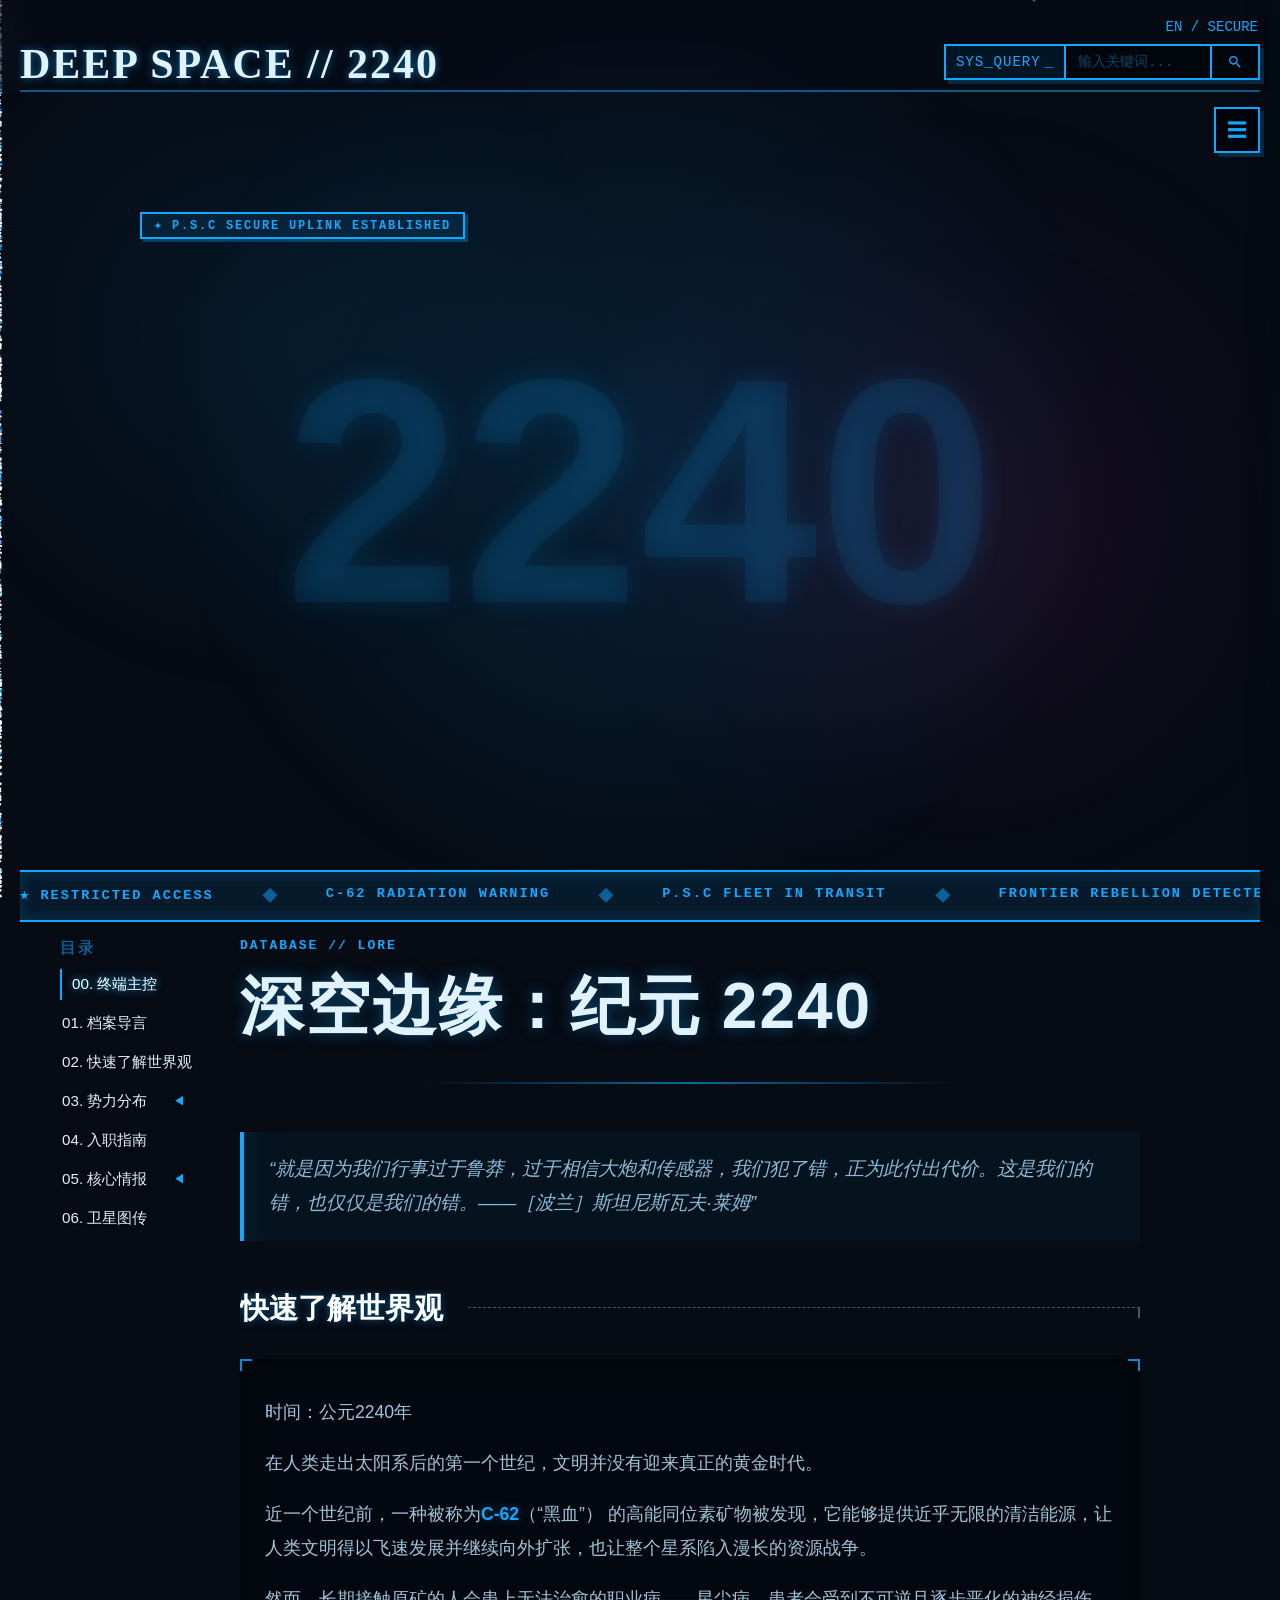
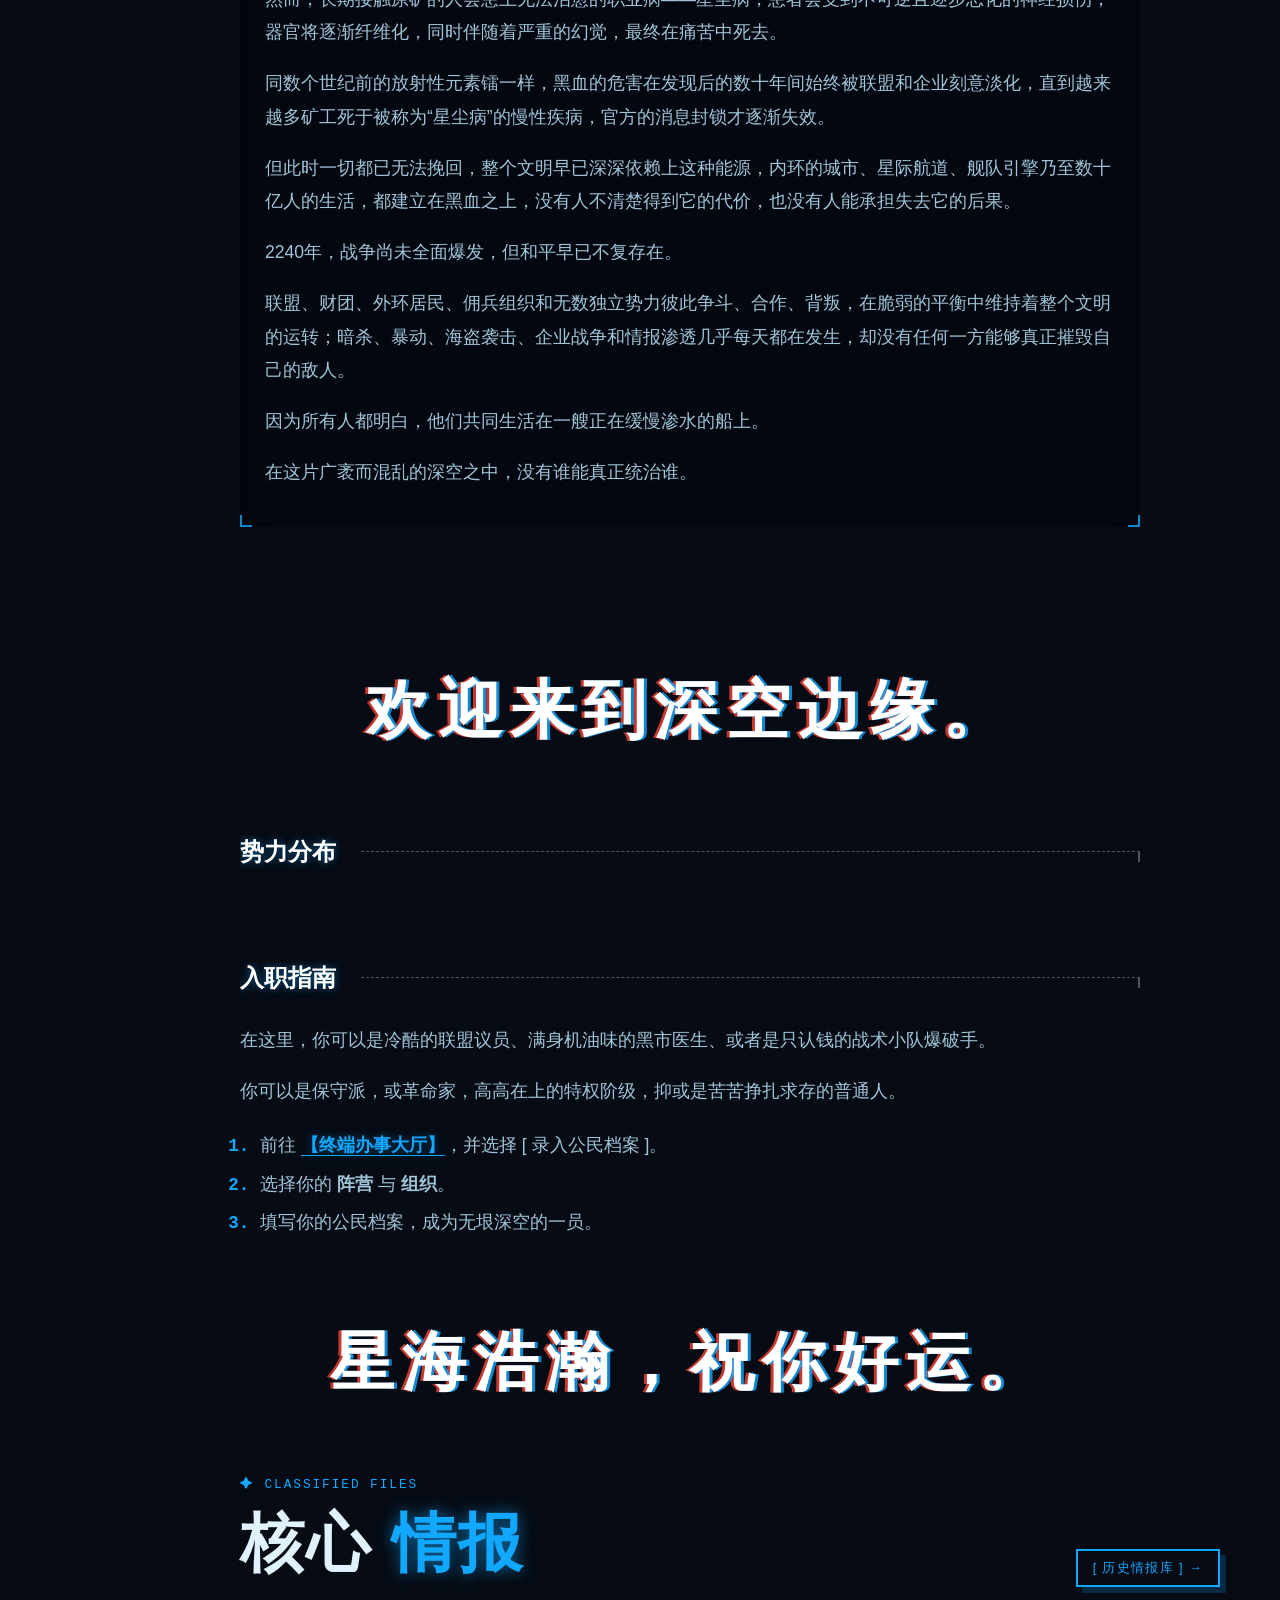
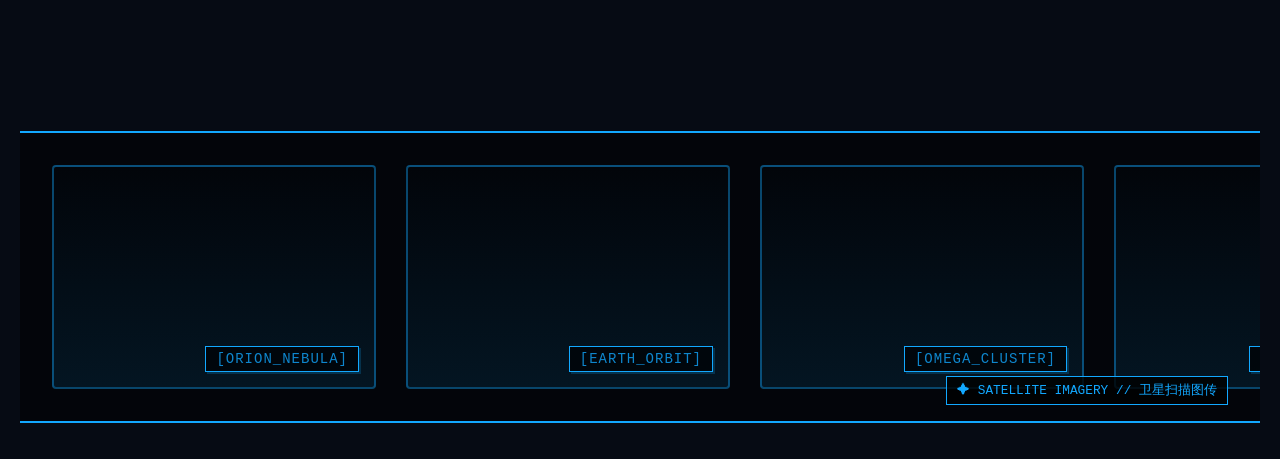
==== commit 5a23b659: "Update LagrangeBlindSpot.html" ====
--- a/LagrangeBlindSpot.html
+++ b/LagrangeBlindSpot.html
@@ -7231,7 +7231,7 @@
                 <div style="display: flex; gap: 20px; margin-bottom: 40px; flex-wrap: wrap;">
                     
                     <!-- 录入公民档案按钮 -->
-                    <button class="submit-btn" style="flex: 1; padding: 40px 20px; font-size: 22px; display: flex; flex-direction: column; align-items: center; gap: 15px; border: 1px solid #12a8ff; background: rgba(18,168,255,0.05); color: #12a8ff; transition: all 0.2s;" onclick="window.formPreviousView='queueView'; openView('createView'); if(window.goToStep) window.goToStep(1, true);" onmouseover="this.style.background='rgba(18,168,255,0.15)'" onmouseout="this.style.background='rgba(18,168,255,0.05)'">
+                    <button class="submit-btn" style="flex: 1; padding: 40px 20px; font-size: 22px; display: flex; flex-direction: column; align-items: center; gap: 15px; border: 1px solid #12a8ff; background: rgba(18,168,255,0.05); color: #12a8ff; transition: all 0.2s;" onclick="window.formPreviousView='queueView'; openView('createView'); if(window.goToStep) window.goToStep(1, true); window.editingCharId = null; document.getElementById('character-form').reset(); restoreDraft('character-form', 'draft_char');" onmouseover="this.style.background='rgba(18,168,255,0.15)'" onmouseout="this.style.background='rgba(18,168,255,0.05)'">
                         <svg viewBox="0 0 24 24" style="width: 56px; height: 56px; fill: #12a8ff; filter: drop-shadow(0 0 8px rgba(18,168,255,0.4));">
                             <path d="M3 5v14h18V5H3zm16 12H5V7h14v10zM12 8c-1.66 0-3 1.34-3 3s1.34 3 3 3 3-1.34 3-3-1.34-3-3-3zm0 4.5c-.83 0-1.5-.67-1.5-1.5s.67-1.5 1.5-1.5 1.5.67 1.5 1.5-.67 1.5-1.5 1.5zm4 3H8v-.5c0-1.33 2.67-2 4-2s4 .67 4 2v.5z"/>
                         </svg>
@@ -7240,7 +7240,7 @@
                     </button>
 
                     <!-- 创立组织按钮 -->
-                    <button class="submit-btn" style="flex: 1; padding: 40px 20px; font-size: 22px; display: flex; flex-direction: column; align-items: center; gap: 15px; border: 1px solid #8bc34a; background: rgba(139,195,74,0.05); color: #8bc34a; transition: all 0.2s;" onclick="window.formPreviousView='queueView'; openView('createOrgView')" onmouseover="this.style.background='rgba(139,195,74,0.15)'" onmouseout="this.style.background='rgba(139,195,74,0.05)'">
+                    <button class="submit-btn" style="flex: 1; padding: 40px 20px; font-size: 22px; display: flex; flex-direction: column; align-items: center; gap: 15px; border: 1px solid #8bc34a; background: rgba(139,195,74,0.05); color: #8bc34a; transition: all 0.2s;" onclick="window.formPreviousView='queueView'; openView('createOrgView'); window.editingOrgId = null; document.getElementById('org-form').reset(); restoreDraft('org-form', 'draft_org');" onmouseover="this.style.background='rgba(139,195,74,0.15)'" onmouseout="this.style.background='rgba(139,195,74,0.05)'">
                         <svg viewBox="0 0 24 24" style="width: 56px; height: 56px; fill: #8bc34a; filter: drop-shadow(0 0 8px rgba(139,195,74,0.4));">
                             <path d="M12 7V3H2v18h20V7H12zM6 19H4v-2h2v2zm0-4H4v-2h2v2zm0-4H4V9h2v2zm0-4H4V5h2v2zm4 12H8v-2h2v2zm0-4H8v-2h2v2zm0-4H8V9h2v2zm0-4H8V5h2v2zm10 12h-8v-2h2v-2h-2v-2h2v-2h-2V9h8v10zm-2-8h-2v2h2v-2zm0 4h-2v2h2v-2z"/>
                         </svg>
@@ -7272,7 +7272,8 @@
                         <span style="font-size: 12px; color: #84ffff; font-family: 'PingFang SC', sans-serif;">私人舰船 / 载具备案</span>
                     </button>
 
-                    <button class="submit-btn" style="padding: 20px 15px; display: flex; flex-direction: column; align-items: center; gap: 10px; border-color: #ff9800; color: #ff9800; background: rgba(255,152,0,0.05); transition: 0.2s;" onclick="openGovForm('corp')" onmouseover="this.style.background='rgba(255,152,0,0.15)'" onmouseout="this.style.background='rgba(255,152,0,0.05)'">
+                    <button class="submit-btn" style="padding: 20px 15px; display: flex; flex-direction: column; align-items: center; gap: 10px; border-color: #ff9800; color: #ff9800; background: rgba(255,152,0,0.05); transition: 0.2s;" onclick="openCorpBureau()" onmouseover="this.style.background='rgba(255,152,0,0.15)'" onmouseout="this.style.background='rgba(255,152,0,0.05)'">
+                        <!-- 企业/商业公文包 SVG -->
                         <svg viewBox="0 0 24 24" style="width: 42px; height: 42px; fill: #ff9800; filter: drop-shadow(0 0 8px rgba(255,152,0,0.6)); margin-bottom: 5px;">
                             <path d="M20 6h-4V4c0-1.11-.89-2-2-2h-4c-1.11 0-2 .89-2 2v2H4c-1.11 0-1.99.89-1.99 2L2 19c0 1.11.89 2 2 2h16c1.11 0 2-.89 2-2V8c0-1.11-.89-2-2-2zm-6 0h-4V4h4v2z"/>
                         </svg>
@@ -7338,6 +7339,47 @@
                         <h3 style="color: #00bcd4; margin-bottom: 10px; font-size: 20px;">私人舰船 / 载具备案</h3>
                         <p style="color: #84ffff; font-size: 14px; margin-bottom: 25px;">在此向联盟提交您的舰船资产备案。审核通过后，您将获得专属飞行执照，并可在招募大厅发布船员招募信息。</p>
                         <button class="submit-btn" style="color: #060b14; background: #00bcd4; border-color: #00bcd4; font-size: 16px; padding: 12px 30px;" onclick="openGovForm('ship')">
+                            [ + 填写备案申请表 ]
+                        </button>
+                    </div>
+                </div>
+            </div>
+        </div>
+
+        <!-- 💥 新增：商业注册局专属视图 -->
+        <div class="view-panel" id="corpBureauView">
+            <div class="archive-container" style="max-width: 1000px; margin: 0 auto; padding-top: 2rem;">
+                <div class="article-top-bar" style="border-bottom-color: rgba(255,152,0,0.3);">
+                    <button class="btn-ghost" onclick="closeForm()" style="padding: 6px 12px; font-size: 14px; color: #ff9800; border-color: #ff9800;">&lt; 返回大厅</button>
+                    <div class="article-sys-status" style="color: #ff9800;"><span class="blink-cursor">_</span> COMMERCE BUREAU</div>
+                </div>
+
+                <div class="archive-header" style="border-bottom: 2px solid #ff9800; padding-bottom: 15px; margin-bottom: 30px;">
+                    <h2 class="neon-title" style="font-size: 28px; text-align: left; color: #ff9800; text-shadow: 0 0 10px #ff9800;">商业注册局</h2>
+                    <p style="color: #ffcc80;">[ P.S.C COMMERCE ADMINISTRATION ]</p>
+                </div>
+
+                <div class="org-tabs" style="border-bottom-color: rgba(255,152,0,0.4); margin-bottom: 20px;">
+                    <button class="org-tab-btn active" data-tab="corp-tab-recruit" onclick="switchCorpTab('corp-tab-recruit')" style="color: rgba(255,152,0,0.6); border-color: rgba(255,152,0,0.3);">招募大厅</button>
+                    <button class="org-tab-btn" data-tab="corp-tab-register" onclick="switchCorpTab('corp-tab-register')" style="color: rgba(255,152,0,0.6); border-color: rgba(255,152,0,0.3);">资产备案</button>
+                </div>
+
+                <!-- 招募大厅 -->
+                <div id="corp-tab-recruit" class="org-tab-content active">
+                    <div class="intel-grid" id="corp-recruit-grid" style="grid-template-columns: repeat(auto-fill, minmax(280px, 1fr));">
+                        <!-- JS 动态渲染企业卡片 -->
+                    </div>
+                </div>
+
+                <!-- 资产备案 -->
+                <div id="corp-tab-register" class="org-tab-content">
+                    <div style="background: rgba(255,152,0,0.05); border: 1px dashed #ff9800; padding: 30px; text-align: center; border-radius: 4px;">
+                        <svg viewBox="0 0 24 24" style="width: 60px; height: 60px; fill: rgba(255,152,0,0.1); stroke: #ff9800; filter: drop-shadow(0 0 10px rgba(255,152,0,0.6)); margin-bottom: 15px; display: inline-block;">
+                            <path stroke-width="1" d="M20 6h-4V4c0-1.11-.89-2-2-2h-4c-1.11 0-2 .89-2 2v2H4c-1.11 0-1.99.89-1.99 2L2 19c0 1.11.89 2 2 2h16c1.11 0 2-.89 2-2V8c0-1.11-.89-2-2-2zm-6 0h-4V4h4v2z"/>
+                        </svg>
+                        <h3 style="color: #ff9800; margin-bottom: 10px; font-size: 20px;">商铺 / 企业营业执照</h3>
+                        <p style="color: #ffcc80; font-size: 14px; margin-bottom: 25px;">在此向联盟提交您的商业资产备案。审核通过后，您将获得专属营业执照，并可在招募大厅发布员工招募信息。</p>
+                        <button class="submit-btn" style="color: #060b14; background: #ff9800; border-color: #ff9800; font-size: 16px; padding: 12px 30px;" onclick="openGovForm('corp')">
                             [ + 填写备案申请表 ]
                         </button>
                     </div>
@@ -7559,7 +7601,7 @@
                         
                         <!-- 💥 新增：所属阵营 (用于招募联动) -->
                         <div class="input-group full-width" style="margin-bottom: 20px;">
-                            <label style="color: #00bcd4;">所属阵营 (用于招募联动) <span style="color: #f44336;">*</span></label>
+                            <label style="color: #00bcd4;">所属阵营<span style="color: #f44336;">*</span></label>
                             <div class="input-wrapper select-wrapper" style="border-color: rgba(0,188,212,0.4);">
                                 <span class="prefix" style="color: #00bcd4;">&gt;</span>
                                 <select id="g-s-faction" required style="color: #fff;">
@@ -7621,14 +7663,26 @@
                     <!-- 3. 企业登记表单 (橙色) -->
                     <div id="gov-corp-fields" style="display: none;">
                         <div class="input-group full-width" style="margin-bottom: 20px;">
-                            <label style="color: #ff9800;">企业 / 商铺名称</label>
+                            <label style="color: #ff9800;">企业 / 商铺名称 <span style="color: #f44336;">*</span></label>
                             <div class="input-wrapper" style="border-color: rgba(255,152,0,0.4);">
                                 <span class="prefix" style="color: #ff9800;">&gt;</span>
                                 <input type="text" id="g-c-name" placeholder="例如：老约翰义体维修店、深空矿业集团..." required>
                             </div>
                         </div>
+                        
+                        <!-- 💥 新增：所属阵营 (用于招募联动) -->
                         <div class="input-group full-width" style="margin-bottom: 20px;">
-                            <label style="color: #ff9800;">主营业务 / 经营范围</label>
+                            <label style="color: #ff9800;">所属阵营<span style="color: #f44336;">*</span></label>
+                            <div class="input-wrapper select-wrapper" style="border-color: rgba(255,152,0,0.4);">
+                                <span class="prefix" style="color: #ff9800;">&gt;</span>
+                                <select id="g-c-faction" required style="color: #fff;">
+                                    <!-- JS 动态填充 -->
+                                </select>
+                            </div>
+                        </div>
+
+                        <div class="input-group full-width" style="margin-bottom: 20px;">
+                            <label style="color: #ff9800;">主营业务 / 经营范围 <span style="color: #f44336;">*</span></label>
                             <div class="input-wrapper" style="border-color: rgba(255,152,0,0.4);">
                                 <span class="prefix" style="color: #ff9800;">&gt;</span>
                                 <input type="text" id="g-c-scope" placeholder="例如：义体维修、军火走私、矿物收购..." required>
@@ -7641,6 +7695,35 @@
                                 <input type="text" id="g-c-location" placeholder="例如：阿卡戎自由港-霓虹街区 104 号">
                             </div>
                         </div>
+                        
+                        <!-- 💥 升级版：企业专属的员工编制框 (与组织招募完全一致) -->
+                        <div class="input-group full-width" id="g-c-crew-group" style="margin-bottom: 20px; padding: 15px; background: rgba(255,152,0,0.05); border: 1px dashed #ff9800; border-radius: 4px;">
+                            <label style="color: #ff9800; margin-bottom: 15px; font-weight: bold; font-size: 14px;">[ 员工编制与招募需求 ]</label>
+                            
+                            <div class="input-group full-width" style="margin-bottom: 15px;">
+                                <label style="color: #ff9800; font-size: 12px;">预设固定职位与人数上限 (选填)</label>
+                                <div class="input-wrapper" style="border-color: rgba(255,152,0,0.4); background: rgba(0,0,0,0.6);">
+                                    <span class="prefix" style="color: #ff9800;">&gt;</span>
+                                    <input type="text" id="g-c-positions" placeholder="例如: 维修工:2, 安保:4, 店员:0 (0代表不限)">
+                                </div>
+                            </div>
+
+                            <div class="input-group full-width" style="margin-bottom: 15px;">
+                                <label style="color: #ff9800; font-size: 12px;">需要自戏考核的职位 (选填)</label>
+                                <div class="input-wrapper" style="border-color: rgba(255,152,0,0.4); background: rgba(0,0,0,0.6);">
+                                    <span class="prefix" style="color: #ff9800;">&gt;</span>
+                                    <input type="text" id="g-c-rp-positions" placeholder="例如: 安保, 维修工。填 ALL 代表均需自戏">
+                                </div>
+                            </div>
+
+                            <div class="input-group full-width">
+                                <label style="color: #ff9800; font-size: 12px;">各职位具体要求 (选填)</label>
+                                <div class="input-wrapper" style="border-color: rgba(255,152,0,0.4); background: rgba(0,0,0,0.6);">
+                                    <textarea id="g-c-reqs" rows="3" placeholder="例如：&#10;维修工：需要有义体维修经验。&#10;安保：要求战斗力强。"></textarea>
+                                </div>
+                            </div>
+                        </div>
+
                         <div class="input-group full-width" style="margin-bottom: 20px;">
                             <label style="color: #ff9800;">企业背景与详细介绍</label>
                             <div class="input-wrapper" style="border-color: rgba(255,152,0,0.4);">
@@ -8363,6 +8446,106 @@
                 iconSpan.innerHTML = `<svg viewBox="0 0 24 24" style="width: 14px; height: 14px; fill: currentColor;"><path d="M12 7c2.76 0 5 2.24 5 5 0 .65-.13 1.26-.36 1.83l2.92 2.92c1.51-1.28 2.7-2.89 3.43-4.75-1.73-4.39-6-7.5-11-7.5-1.4 0-2.74.25-3.98.7l2.16 2.16C10.74 7.13 11.35 7 12 7zM2 4.27l2.28 2.28.46.46C3.08 8.3 1.78 10.02 1 12c1.73 4.39 6 7.5 11 7.5 1.55 0 3.03-.3 4.38-.84l.42.42L19.73 22 21 20.73 3.27 3 2 4.27zM7.53 9.8l1.55 1.55c-.05.21-.08.43-.08.65 0 1.66 1.34 3 3 3 .22 0 .44-.03.65-.08l1.55 1.55c-.67.33-1.41.53-2.2.53-2.76 0-5-2.24-5-5 0-.79.2-1.53.53-2.2zm4.31-.78l3.15 3.15.02-.16c0-1.66-1.34-3-3-3l-.17.01z"/></svg>`;
             }
         };
+
+        /* =========================================================
+           💥 表单草稿自动保存引擎 (Auto-Save Engine) 💥
+           ========================================================= */
+        window.AutoSaveEngine = {
+            init() {
+                this.bindForm('character-form', 'tf141_draft_char');
+                this.bindForm('org-form', 'tf141_draft_org');
+                this.bindForm('gov-form', 'tf141_draft_gov');
+            },
+            bindForm(formId, baseDraftKey) {
+                const form = document.getElementById(formId);
+                if (!form) return;
+                // 监听输入和改变事件，只要打字就自动保存
+                form.addEventListener('input', () => this.save(formId, baseDraftKey));
+                form.addEventListener('change', () => this.save(formId, baseDraftKey));
+            },
+            save(formId, baseDraftKey) {
+                // 如果正在修改已有的档案，不保存为草稿，以免覆盖新建草稿
+                if (formId === 'character-form' && window.editingCharId) return;
+                if (formId === 'org-form' && window.editingOrgId) return;
+                if (formId === 'gov-form' && window.editingGovId) return;
+
+                let draftKey = baseDraftKey;
+                // 政务大厅有三种表单，按类型分开存
+                if (formId === 'gov-form') {
+                    const type = document.getElementById('gov-type').value;
+                    if (!type) return;
+                    draftKey = baseDraftKey + '_' + type;
+                }
+
+                const form = document.getElementById(formId);
+                if (!form) return;
+                const data = {};
+                // 抓取所有输入框（排除隐藏框）
+                const inputs = form.querySelectorAll('input:not([type="hidden"]), textarea, select');
+                inputs.forEach(el => {
+                    if (el.id) {
+                        if (el.type === 'checkbox' || el.type === 'radio') {
+                            data[el.id] = el.checked;
+                        } else {
+                            data[el.id] = el.value;
+                        }
+                    }
+                });
+                localStorage.setItem(draftKey, JSON.stringify(data));
+            },
+            load(formId, baseDraftKey) {
+                let draftKey = baseDraftKey;
+                if (formId === 'gov-form') {
+                    const type = document.getElementById('gov-type').value;
+                    draftKey = baseDraftKey + '_' + type;
+                }
+
+                const draft = localStorage.getItem(draftKey);
+                if (!draft) return false;
+
+                try {
+                    const data = JSON.parse(draft);
+                    
+                    // 预处理：如果存了星球，先生成基地列表，否则基地选不上
+                    if (data['f-hometown-planet']) window.populateBaseSelect(data['f-hometown-planet'], 'f');
+                    if (data['h-hometown-planet']) window.populateBaseSelect(data['h-hometown-planet'], 'h');
+                    
+                    // 预处理：如果存了里身份数据，自动展开里身份面板
+                    if (data['h-name'] && typeof isHiddenEnabled !== 'undefined' && !isHiddenEnabled) {
+                        const btn = document.getElementById('btn-toggle-hidden');
+                        if (btn) btn.click();
+                    }
+
+                    for (const key in data) {
+                        const el = document.getElementById(key);
+                        if (el && data[key] !== '' && data[key] !== false) {
+                            if (el.type === 'checkbox' || el.type === 'radio') {
+                                el.checked = data[key];
+                            } else {
+                                el.value = data[key];
+                            }
+                            // 触发 change 事件，让联动的下拉框（如阵营->组织）生效
+                            el.dispatchEvent(new Event('change', { bubbles: true }));
+                            // 触发 input 事件，让 textarea 自动撑开高度
+                            if (el.tagName.toLowerCase() === 'textarea') {
+                                el.dispatchEvent(new Event('input', { bubbles: true }));
+                            }
+                        }
+                    }
+                    return true;
+                } catch (e) {
+                    console.error("读取草稿失败", e);
+                    return false;
+                }
+            },
+            clear(baseDraftKey, type = null) {
+                let draftKey = type ? baseDraftKey + '_' + type : baseDraftKey;
+                localStorage.removeItem(draftKey);
+            }
+        };
+        
+        // 启动引擎
+        setTimeout(() => { window.AutoSaveEngine.init(); }, 1000);
 
         const SysModal = {
             closeTimeout: null,
@@ -8653,21 +8836,31 @@
         /* =========================================================
            1. 网页交互逻辑（导航、侧边栏切换等）
            ========================================================= */
-        // 💥 全局监听：让所有 textarea 自动撑开高度
+        // 💥 全局监听：让所有 textarea 自动撑开高度 (智能修复版)
         document.addEventListener('input', function(e) {
             if (e.target.tagName.toLowerCase() === 'textarea') {
-                e.target.style.height = 'auto';
-                e.target.style.height = e.target.scrollHeight + 'px';
+                if (e.target.value === '') {
+                    // 如果里面没写字，就清除强制高度，恢复 HTML 里设定的 rows 默认高度，露出完整提示词
+                    e.target.style.height = ''; 
+                } else {
+                    // 如果写了字，就根据文字多少自动撑开
+                    e.target.style.height = 'auto';
+                    e.target.style.height = e.target.scrollHeight + 'px';
+                }
             }
         });
 
-        // 💥 自动撑开所有填入数据的文本框
-            setTimeout(() => {
-                document.querySelectorAll('.tactical-form textarea').forEach(el => {
+        // 💥 自动撑开所有填入数据的文本框 (智能修复版)
+        setTimeout(() => {
+            document.querySelectorAll('textarea').forEach(el => {
+                if (el.value !== '') {
                     el.style.height = 'auto';
                     el.style.height = el.scrollHeight + 'px';
-                });
-            }, 50);
+                } else {
+                    el.style.height = ''; // 保持默认高度，不压缩提示词
+                }
+            });
+        }, 50);
 
         const menuBtn = document.getElementById('menuBtn');
         const closeBtn = document.getElementById('closeBtn');
@@ -8856,45 +9049,65 @@
 
                 let renderContent = cleanContent;
 
-                // 💥 拦截：如果是飞船招募详情
-                if (item.type === 'gov_record' && item.tag === 'ship') {
+                // 💥 拦截：如果是飞船招募详情 或 企业招募详情
+                if (item.type === 'gov_record' && (item.tag === 'ship' || item.tag === 'corp')) {
                     let data = {};
                     try { data = JSON.parse(item.content); } catch(e) {}
                     
                     const ownerChar = characterDB.find(c => c.owner_id === item.owner_id);
-                    const ownerName = ownerChar ? ownerChar.callsign : '未知舰长';
+                    const ownerName = ownerChar ? ownerChar.callsign : '未知所有者';
 
                     const positionsHtml = renderOrgPositionsStatus(data.name, item.content);
                     const rpReqs = window.getOrgRpPositions(item.content);
                     const reqs = window.getOrgReqs(item.content);
                     
+                    const isShip = item.tag === 'ship';
+                    const themeColor = isShip ? '#00bcd4' : '#ff9800';
+                    const themeBg = isShip ? 'rgba(0,188,212,0.05)' : 'rgba(255,152,0,0.05)';
+                    const titleLabel = isShip ? '[ 舰船档案 ]' : '[ 企业档案 ]';
+                    const nameLabel = isShip ? '舰船名称：' : '企业名称：';
+                    const classLabel = isShip ? '舰船级别：' : '主营业务：';
+                    const classValue = isShip ? data.class : data.scope;
+                    const extraInfo = isShip ? `
+                        <div style="margin-top: 15px; padding-top: 15px; border-top: 1px dashed rgba(0,188,212,0.3);">
+                            <span style="color: ${themeColor}; display: block; margin-bottom: 5px;">性能参数与改装：</span>
+                            <span style="color: #84ffff; font-size: 14px; line-height: 1.6; white-space: pre-wrap;">${data.specs || '无'}</span>
+                        </div>
+                    ` : `
+                        <div style="display: flex; margin-bottom: 10px;"><span style="color: ${themeColor}; width: 90px; flex-shrink: 0;">注册位置：</span><span style="color: #e0f2fe;">${data.loc || '未知'}</span></div>
+                        <div style="margin-top: 15px; padding-top: 15px; border-top: 1px dashed rgba(255,152,0,0.3);">
+                            <span style="color: ${themeColor}; display: block; margin-bottom: 5px;">企业背景介绍：</span>
+                            <span style="color: #ffcc80; font-size: 14px; line-height: 1.6; white-space: pre-wrap;">${data.desc || '无'}</span>
+                        </div>
+                    `;
+
                     let recruitHtml = positionsHtml;
                     if (rpReqs) {
-                        recruitHtml += `<div style="margin-top: 20px; padding: 15px; background: rgba(0,188,212,0.05); border-left: 4px solid #00bcd4;"><h4 style="color: #00bcd4; margin: 0 0 10px 0; font-family: monospace;">[ 自戏考核要求 ]</h4><p style="color: #84ffff; font-size: 14px; margin: 0;">以下职位需要提交不少于 200 字的自戏考核：<br><strong style="color: #e0f2fe;">${rpReqs}</strong></p></div>`;
+                        recruitHtml += `<div style="margin-top: 20px; padding: 15px; background: ${themeBg}; border-left: 4px solid ${themeColor};"><h4 style="color: ${themeColor}; margin: 0 0 10px 0; font-family: monospace;">[ 自戏考核要求 ]</h4><p style="color: #e0f2fe; font-size: 14px; margin: 0;">以下职位需要提交不少于 200 字的自戏考核：<br><strong style="color: #fff;">${rpReqs}</strong></p></div>`;
                     }
                     if (reqs) {
-                        recruitHtml += `<div style="margin-top: 20px; padding: 15px; background: rgba(0,188,212,0.05); border-left: 4px solid #00bcd4;"><h4 style="color: #00bcd4; margin: 0 0 10px 0; font-family: monospace;">[ 职位具体要求 ]</h4><div style="color: #e0f2fe; font-size: 14px; line-height: 1.8; white-space: pre-wrap;">${reqs}</div></div>`;
+                        recruitHtml += `<div style="margin-top: 20px; padding: 15px; background: ${themeBg}; border-left: 4px solid ${themeColor};"><h4 style="color: ${themeColor}; margin: 0 0 10px 0; font-family: monospace;">[ 职位具体要求 ]</h4><div style="color: #e0f2fe; font-size: 14px; line-height: 1.8; white-space: pre-wrap;">${reqs}</div></div>`;
                     }
+                    if (!positionsHtml && !rpReqs && !reqs) {
+                        recruitHtml = `<div style="color: #8bb9d6; font-family: monospace; padding: 20px 0; text-align: center;">[ 该${isShip?'舰船':'企业'}暂无特殊招募要求 ]</div>`;
+                    }
 
                     renderContent = `
-                        <div style="margin-bottom: 30px; padding: 20px; background: rgba(0,188,212,0.05); border: 1px solid rgba(0,188,212,0.3); border-radius: 4px;">
-                            <h3 style="color: #00bcd4; margin: 0 0 15px 0; font-size: 20px; text-shadow: 0 0 10px rgba(0,188,212,0.5);">[ 舰船档案 ]</h3>
-                            <div style="display: flex; margin-bottom: 10px;"><span style="color: #00bcd4; width: 90px; flex-shrink: 0;">舰船名称：</span><span style="color: #fff; font-weight: bold;">${data.name}</span></div>
-                            <div style="display: flex; margin-bottom: 10px;"><span style="color: #00bcd4; width: 90px; flex-shrink: 0;">舰船级别：</span><span style="color: #e0f2fe;">${data.class}</span></div>
-                            <div style="display: flex; margin-bottom: 10px;"><span style="color: #00bcd4; width: 90px; flex-shrink: 0;">归属阵营：</span><span style="color: #e0f2fe;">${data.faction || '未知'}</span></div>
-                            <div style="display: flex; margin-bottom: 10px;"><span style="color: #00bcd4; width: 90px; flex-shrink: 0;">所有者：</span><span style="color: #e0f2fe;">${ownerName}</span></div>
-                            <div style="margin-top: 15px; padding-top: 15px; border-top: 1px dashed rgba(0,188,212,0.3);">
-                                <span style="color: #00bcd4; display: block; margin-bottom: 5px;">性能参数与改装：</span>
-                                <span style="color: #84ffff; font-size: 14px; line-height: 1.6; white-space: pre-wrap;">${data.specs || '无'}</span>
-                            </div>
+                        <div style="margin-bottom: 30px; padding: 20px; background: ${themeBg}; border: 1px solid ${themeColor}4D; border-radius: 4px;">
+                            <h3 style="color: ${themeColor}; margin: 0 0 15px 0; font-size: 20px; text-shadow: 0 0 10px ${themeColor}80;">${titleLabel}</h3>
+                            <div style="display: flex; margin-bottom: 10px;"><span style="color: ${themeColor}; width: 90px; flex-shrink: 0;">${nameLabel}</span><span style="color: #fff; font-weight: bold;">${data.name}</span></div>
+                            <div style="display: flex; margin-bottom: 10px;"><span style="color: ${themeColor}; width: 90px; flex-shrink: 0;">${classLabel}</span><span style="color: #e0f2fe;">${classValue}</span></div>
+                            <div style="display: flex; margin-bottom: 10px;"><span style="color: ${themeColor}; width: 90px; flex-shrink: 0;">归属阵营：</span><span style="color: #e0f2fe;">${data.faction || '未知'}</span></div>
+                            <div style="display: flex; margin-bottom: 10px;"><span style="color: ${themeColor}; width: 90px; flex-shrink: 0;">所有者：</span><span style="color: #e0f2fe;">${ownerName}</span></div>
+                            ${extraInfo}
                         </div>
-                        <h3 style="color: #00bcd4; margin: 0 0 15px 0; font-size: 20px; text-shadow: 0 0 10px rgba(0,188,212,0.5);">[ 招募大厅 ]</h3>
+                        <h3 style="color: ${themeColor}; margin: 0 0 15px 0; font-size: 20px; text-shadow: 0 0 10px ${themeColor}80;">[ 招募大厅 ]</h3>
                         ${recruitHtml}
                     `;
                     
                     // 强制覆盖标题和标签
                     pageTitle.innerText = data.name;
-                    pageMeta.innerText = 'SHIP RECRUITMENT';
+                    pageMeta.innerText = isShip ? 'SHIP RECRUITMENT' : 'CORP RECRUITMENT';
                 }
                 
                 // 💥 拦截：如果是阵营，直接把公告顶在最上面
@@ -11094,6 +11307,7 @@
                 document.getElementById('f-org').disabled = true;
                 editingCharId = null; submitBtn.innerText = "[ 提交并生成档案 ]";
                 fetchCloudData();
+                clearDraft('character-form', 'draft_char'); // 💥 提交成功，清空本地草稿
                 closeForm(); // 💥 提交完毕后自动返回上一页
             } catch (error) {
                 console.error("上传失败:", error);
@@ -15108,9 +15322,14 @@
         let pendingOrgsDB = []; // 存放待审核的组织
         let pendingGovsDB = []; // 存放待审核的政务申请
 
-        // 1. 通用视图切换助手
+        // 1. 通用视图切换助手 (智能防死锁版)
         window.openView = function(targetId) {
-            window.lastScrollY = window.scrollY || window.pageYOffset; // 💥 记录滚动位置
+            const currentActive = document.querySelector('.view-panel.active');
+            // 💥 核心修复：只有当目标界面和当前界面不一样时，才记录滚动位置！防止自己记录自己！
+            if (currentActive && currentActive.id !== targetId) {
+                window.lastScrollY = window.scrollY || window.pageYOffset; 
+            }
+            
             document.querySelectorAll('.view-panel').forEach(panel => panel.classList.remove('active'));
             const targetPanel = document.getElementById(targetId);
             if (targetPanel) { 
@@ -15122,17 +15341,34 @@
             }
         };
 
-
-        // 💥 新增：表单专属返回助手（智能返回上一页）
+        // 💥 新增：表单专属返回助手（智能防死锁版）
         window.closeForm = function() {
-            const targetId = window.formPreviousView || 'queueView';
+            // 1. 获取当前正在看的界面
+            const currentActive = document.querySelector('.view-panel.active');
+            const currentId = currentActive ? currentActive.id : null;
+
+            // 2. 获取记忆中的上一页
+            let targetId = window.formPreviousView || 'queueView';
+
+            // 💥 核心防死锁：如果系统让你返回的界面，就是你现在正在看的界面，
+            // 说明记忆错乱了（比如刷新导致），强制把它踢回办事大厅！
+            if (targetId === currentId) {
+                targetId = 'queueView';
+            }
+
+            // 3. 执行切换
             document.querySelectorAll('.view-panel').forEach(panel => panel.classList.remove('active'));
             const targetPanel = document.getElementById(targetId);
+            
             if (targetPanel) { 
                 targetPanel.classList.add('active'); 
                 sessionStorage.setItem('tf141_current_view', targetId);
-                // 💥 核心修复：延迟 50 毫秒执行滚动
+                // 延迟 50 毫秒执行滚动
                 setTimeout(() => { window.scrollTo({ top: window.lastScrollY || 0, behavior: 'instant' }); }, 50);
+            } else {
+                // 终极兜底：如果连目标面板都找不到，强制回主界面
+                document.getElementById('mainView').classList.add('active');
+                sessionStorage.setItem('tf141_current_view', 'mainView');
             }
         };
 
@@ -15165,6 +15401,8 @@
                 
                 // 💥 核心新增：每次拉取完数据，自动刷新飞船管理局大厅！
                 if (typeof renderShipBureau === 'function') renderShipBureau(); 
+
+                if (typeof renderCorpBureau === 'function') renderCorpBureau();
                 
                 // 💥 刷新恢复：如果刷新前停留在文章页，数据加载完后自动重新打开
                 const _savedArticleId = sessionStorage.getItem('tf141_last_article_id');
@@ -15229,6 +15467,7 @@
            ========================================================= */
 
         window.openGovForm = function(type) {
+            window.editingGovId = null;
             window.formPreviousView = document.querySelector('.view-panel.active')?.id || 'queueView';
             document.getElementById('gov-form').reset();
             document.getElementById('gov-type').value = type;
@@ -15314,9 +15553,24 @@
             } else if (type === 'corp') {
                 fCorp.style.display = 'block';
                 setTheme('#ff9800', "[ 商业注册局 - 营业执照 ]", "在此注册商会、个人店铺、佣兵团驻地或黑市摊位。");
+                
+                // 💥 动态填充企业的阵营下拉框
+                const factionSelect = document.getElementById('g-c-faction');
+                if (factionSelect) {
+                    const factions = articlesDB.filter(a => a.type === 'faction').map(a => a.title);
+                    let html = `<option value="" disabled selected>-- 选择所属阵营 --</option>`;
+                    html += `<option value="无阵营 / 独立势力">无阵营 / 独立势力</option>`;
+                    factions.forEach(f => html += `<option value="${f}">${f}</option>`);
+                    factionSelect.innerHTML = html;
+                }
             }
 
             openView('govFormView');
+            
+            // 💥 恢复草稿 (延迟一点点等 DOM 切换完毕)
+            setTimeout(() => {
+                restoreDraft('gov-form', 'draft_gov');
+            }, 50);
         };
 
         // 💥 新增：监听飞船级别的变化，动态显示船员框
@@ -15490,12 +15744,19 @@
                 }
             } else if (type === 'corp') {
                 const name = document.getElementById('g-c-name').value.trim();
+                const faction = document.getElementById('g-c-faction').value;
                 const scope = document.getElementById('g-c-scope').value.trim();
                 const loc = document.getElementById('g-c-location').value.trim();
                 const desc = document.getElementById('g-c-desc').value.trim();
-                if (!name || !scope) return SysModal.alert("请完整填写企业名称与经营范围！", "系统提示");
+                
+                if (!name || !scope || !faction) return SysModal.alert("请完整填写企业名称、所属阵营与经营范围！", "系统提示");
                 title = `[商铺] ${name}`;
-                payload = { name, scope, loc, desc };
+                payload = { name, faction, scope, loc, desc };
+                
+                // 💥 核心：把招募数据也塞进 payload
+                payload.positions = document.getElementById('g-c-positions').value.trim();
+                payload.rp_positions = document.getElementById('g-c-rp-positions').value.trim();
+                payload.reqs = document.getElementById('g-c-reqs').value.trim();
             }
 
             const btn = document.getElementById('btn-submit-gov');
@@ -15514,12 +15775,25 @@
 
             if (type === 'ship' && payload.faction) {
                 newRecord.keywords = `[PARENT:${payload.faction}]`;
+            } else if (type === 'corp' && payload.faction) {
+                newRecord.keywords = `[PARENT:${payload.faction}]`;
             }
 
             try {
-                const { error } = await supabaseClient.from('articles').insert([newRecord]);
-                if (error) throw error;
-                await SysModal.alert('政务备案申请已提交！\n请在办事大厅等待管理员盖章。', 'SUCCESS');
+                if (window.editingGovId) {
+                    // 💥 更新草稿
+                    const { error } = await supabaseClient.from('articles').update(newRecord).eq('id', window.editingGovId);
+                    if (error) throw error;
+                    await SysModal.alert('政务备案申请已更新，\n请在办事大厅等待管理员盖章。', 'UPDATE SUCCESS');
+                } else {
+                    // 💥 新建草稿
+                    const { error } = await supabaseClient.from('articles').insert([newRecord]);
+                    if (error) throw error;
+                    await SysModal.alert('政务备案申请已提交，\n请在办事大厅等待管理员盖章。', 'SUCCESS');
+                }
+                
+                window.editingGovId = null; // 提交完清空状态
+                clearDraft('gov-form', 'draft_gov'); // 💥 提交成功，清空本地草稿
                 closeForm();
                 fetchArticles();
             } catch (e) {
@@ -15620,8 +15894,9 @@
             let userControls = '';
             if (gov.owner_id === currentUser.id) {
                 userControls = `
-                    <div style="margin-top: 15px; display: flex; justify-content: flex-end;">
-                        <button class="sys-modal-btn cancel" onclick="deleteGovApp('${gov.id}')">[ 撤回并删除申请 ]</button>
+                    <div style="margin-top: 15px; display: flex; gap: 10px; justify-content: flex-end;">
+                        <button class="sys-modal-btn confirm" onclick="editGovApp('${gov.id}')">[ 修改申请 ]</button>
+                        <button class="sys-modal-btn cancel" onclick="deleteGovApp('${gov.id}')">[ 撤回并删除 ]</button>
                     </div>
                 `;
             }
@@ -15825,10 +16100,46 @@
             const certNumber = String(cert.id).split('-')[0].toUpperCase();
             const box = document.getElementById('certModalBox');
 
-            // 💥 飞船执照专属卡片 (青色主题 + 招募大厅 Tab)
-            if (cert.tag === 'ship') {
-                const themeColor = '#00bcd4';
-                const themeBg = 'rgba(0,188,212,0.05)';
+            // 💥 飞船执照 或 营业执照 专属卡片
+            if (cert.tag === 'ship' || cert.tag === 'corp') {
+                const isShip = cert.tag === 'ship';
+                const themeColor = isShip ? '#00bcd4' : '#ff9800';
+                const themeBg = isShip ? 'rgba(0,188,212,0.05)' : 'rgba(255,152,0,0.05)';
+                const titleText = isShip ? '泛星联盟舰船飞行许可' : '泛星联盟商业营业执照';
+                const subText = isShip ? 'P.S.C FLIGHT LICENSE' : 'P.S.C BUSINESS LICENSE';
+                const watermark = isShip ? 'CLEARED FOR FLIGHT' : 'AUTHORIZED BUSINESS';
+                const nameLabel = isShip ? '舰船名称：' : '企业名称：';
+                const classLabel = isShip ? '舰船级别：' : '主营业务：';
+                const classValue = isShip ? data.class : data.scope;
+                const prefixCode = isShip ? 'PSC-SHP-' : 'PSC-CRP-';
+                const sealText = isShip ? 'P.S.C<br>FLIGHT' : 'P.S.C<br>COMMERCE';
+                const sealSub = isShip ? '飞船管理局核发' : '商业注册局核发';
+                
+                const svgIcon = isShip ? `
+                    <svg viewBox="0 0 100 100" style="width: 40px; height: 40px; fill: rgba(0,188,212,0.1); stroke: ${themeColor}; filter: drop-shadow(0 0 10px ${themeColor}99); margin-bottom: 10px;">
+                        <g transform="translate(50, 68)" stroke-linejoin="round" stroke-linecap="round">
+                            <path stroke-width="4" d="M 0 0 h 10 l 5 -5 9 5 6 -15 -15 -15 c 0 -5 -4 -32 -15 -40 c -11 8 -15 35 -15 40 l -15 15 6 15 9 -5 5 5 h 10" />
+                            <path stroke-width="3" fill="${themeColor}" d="M 0 7 a 8 8 0 0 0 -8 8 c 0 4 4 6 8 12 c 4 -6 8 -8 8 -12 a 8 8 0 0 0 -8 -8" />
+                        </g>
+                    </svg>
+                ` : `
+                    <svg viewBox="0 0 24 24" style="width: 40px; height: 40px; fill: ${themeColor}; filter: drop-shadow(0 0 10px ${themeColor}99); margin-bottom: 10px;">
+                        <path d="M20 6h-4V4c0-1.11-.89-2-2-2h-4c-1.11 0-2 .89-2 2v2H4c-1.11 0-1.99.89-1.99 2L2 19c0 1.11.89 2 2 2h16c1.11 0 2-.89 2-2V8c0-1.11-.89-2-2-2zm-6 0h-4V4h4v2z"/>
+                    </svg>
+                `;
+
+                const extraInfo = isShip ? `
+                    <div style="margin-top: 25px; padding: 15px; background: ${themeColor}1A; border-left: 3px solid ${themeColor}; border-radius: 0 4px 4px 0;">
+                        <div style="color: ${themeColor}; font-size: 12px; font-family: monospace; margin-bottom: 8px; opacity: 0.8;">[ 性能参数与改装说明 ]</div>
+                        <div style="color: #e0f2fe; font-size: 14px; line-height: 1.8; white-space: pre-wrap; font-family: 'PingFang SC', sans-serif;">${data.specs || '无特殊改装'}</div>
+                    </div>
+                ` : `
+                    <div style="display: flex; margin-bottom: 10px;"><span style="color: ${themeColor}; width: 90px; flex-shrink: 0; opacity: 0.8;">注册位置：</span><span style="font-family: monospace; font-size: 15px;">${data.loc || '未知'}</span></div>
+                    <div style="margin-top: 25px; padding: 15px; background: ${themeColor}1A; border-left: 3px solid ${themeColor}; border-radius: 0 4px 4px 0;">
+                        <div style="color: ${themeColor}; font-size: 12px; font-family: monospace; margin-bottom: 8px; opacity: 0.8;">[ 企业背景介绍 ]</div>
+                        <div style="color: #e0f2fe; font-size: 14px; line-height: 1.8; white-space: pre-wrap; font-family: 'PingFang SC', sans-serif;">${data.desc || '无'}</div>
+                    </div>
+                `;
                 
                 const myChar = characterDB.find(c => c.owner_id === currentUser.id);
                 const ownerName = myChar ? myChar.callsign : currentUser.nickname;
@@ -15843,62 +16154,53 @@
                 
                 let recruitHtml = positionsHtml;
                 if (rpReqs) {
-                    recruitHtml += `<div style="margin-top: 20px; padding: 15px; background: rgba(0,188,212,0.05); border-left: 4px solid #00bcd4;"><h4 style="color: #00bcd4; margin: 0 0 10px 0; font-family: monospace;">[ 自戏考核要求 ]</h4><p style="color: #84ffff; font-size: 14px; margin: 0;">以下职位需要提交不少于 200 字的自戏考核：<br><strong style="color: #e0f2fe;">${rpReqs}</strong></p></div>`;
+                    recruitHtml += `<div style="margin-top: 20px; padding: 15px; background: ${themeBg}; border-left: 4px solid ${themeColor};"><h4 style="color: ${themeColor}; margin: 0 0 10px 0; font-family: monospace;">[ 自戏考核要求 ]</h4><p style="color: #e0f2fe; font-size: 14px; margin: 0;">以下职位需要提交不少于 200 字的自戏考核：<br><strong style="color: #fff;">${rpReqs}</strong></p></div>`;
                 }
                 if (reqs) {
-                    recruitHtml += `<div style="margin-top: 20px; padding: 15px; background: rgba(0,188,212,0.05); border-left: 4px solid #00bcd4;"><h4 style="color: #00bcd4; margin: 0 0 10px 0; font-family: monospace;">[ 职位具体要求 ]</h4><div style="color: #e0f2fe; font-size: 14px; line-height: 1.8; white-space: pre-wrap;">${reqs}</div></div>`;
+                    recruitHtml += `<div style="margin-top: 20px; padding: 15px; background: ${themeBg}; border-left: 4px solid ${themeColor};"><h4 style="color: ${themeColor}; margin: 0 0 10px 0; font-family: monospace;">[ 职位具体要求 ]</h4><div style="color: #e0f2fe; font-size: 14px; line-height: 1.8; white-space: pre-wrap;">${reqs}</div></div>`;
                 }
                 if (!positionsHtml && !rpReqs && !reqs) {
-                    recruitHtml = `<div style="color: #8bb9d6; font-family: monospace; padding: 20px 0; text-align: center;">[ 该舰船暂无特殊招募要求，或为私人专属载具 ]</div>`;
+                    recruitHtml = `<div style="color: #8bb9d6; font-family: monospace; padding: 20px 0; text-align: center;">[ 该${isShip?'舰船':'企业'}暂无特殊招募要求 ]</div>`;
                 }
 
                 // 2. 组装执照正文 HTML
                 const certHtml = `
-                    <div style="text-align: center; margin-bottom: 30px; position: relative; z-index: 1; border-bottom: 1px dashed ${themeColor}66; padding-bottom: 20px;">
-                        <svg viewBox="0 0 100 100" style="width: 50px; height: 50px; fill: rgba(0,188,212,0.1); stroke: ${themeColor}; filter: drop-shadow(0 0 10px ${themeColor}99); margin-bottom: 15px;">
-                            <g transform="translate(50, 68)" stroke-linejoin="round" stroke-linecap="round">
-                                <path stroke-width="4" d="M 0 0 h 10 l 5 -5 9 5 6 -15 -15 -15 c 0 -5 -4 -32 -15 -40 c -11 8 -15 35 -15 40 l -15 15 6 15 9 -5 5 5 h 10" />
-                                <path stroke-width="3" fill="${themeColor}" d="M 0 7 a 8 8 0 0 0 -8 8 c 0 4 4 6 8 12 c 4 -6 8 -8 8 -12 a 8 8 0 0 0 -8 -8" />
-                            </g>
-                        </svg>
-                        <h3 style="color: ${themeColor}; font-size: 28px; margin: 0; letter-spacing: 6px; font-family: 'Noto Serif SC', 'Songti SC', serif; text-shadow: 0 0 15px ${themeColor}80;">泛星联盟舰船飞行许可</h3>
-                        <div style="color: ${themeColor}; font-size: 14px; font-family: monospace; margin-top: 8px; letter-spacing: 3px; opacity: 0.8;">P.S.C FLIGHT LICENSE</div>
+                    <div style="text-align: center; margin-bottom: 25px; position: relative; z-index: 1; border-bottom: 1px dashed ${themeColor}66; padding-bottom: 15px;">
+                        ${svgIcon}
+                        <h3 style="color: ${themeColor}; font-size: 24px; margin: 0; letter-spacing: 4px; font-family: 'Noto Serif SC', 'Songti SC', serif; text-shadow: 0 0 10px ${themeColor}66;">${titleText}</h3>
+                        <div style="color: ${themeColor}; font-size: 12px; font-family: monospace; margin-top: 5px; letter-spacing: 2px; opacity: 0.8;">${subText}</div>
                     </div>
 
-                    <div style="position: relative; z-index: 1; font-family: 'Noto Serif SC', 'Songti SC', serif; color: #e0f2fe; font-size: 18px; line-height: 2.2; padding: 0 10px;">
-                        <div style="display: flex; margin-bottom: 15px;"><span style="color: ${themeColor}; width: 100px; flex-shrink: 0; opacity: 0.8;">舰船名称：</span><span style="color: #fff; font-weight: bold; font-size: 22px; text-shadow: 0 0 10px ${themeColor}80;">${data.name}</span></div>
-                        <div style="display: flex; margin-bottom: 15px;"><span style="color: ${themeColor}; width: 100px; flex-shrink: 0; opacity: 0.8;">舰船级别：</span><span>${data.class}</span></div>
-                        <div style="display: flex; margin-bottom: 15px;"><span style="color: ${themeColor}; width: 100px; flex-shrink: 0; opacity: 0.8;">所有者：</span><span style="font-family: monospace; font-size: 16px;">${ownerName}</span></div>
-                        <div style="display: flex; margin-bottom: 15px;"><span style="color: ${themeColor}; width: 100px; flex-shrink: 0; opacity: 0.8;">签发日期：</span><span style="font-family: monospace; font-size: 16px;">${dateStr}</span></div>
-                        <div style="display: flex; margin-bottom: 15px;"><span style="color: ${themeColor}; width: 100px; flex-shrink: 0; opacity: 0.8;">执照编号：</span><span style="font-family: monospace; font-size: 14px; color: #8bb9d6;">PSC-SHP-${certNumber}</span></div>
-                        
-                        <div style="margin-top: 25px; padding: 15px; background: ${themeColor}1A; border-left: 3px solid ${themeColor}; border-radius: 0 4px 4px 0;">
-                            <div style="color: ${themeColor}; font-size: 12px; font-family: monospace; margin-bottom: 8px; opacity: 0.8;">[ 性能参数与改装说明 ]</div>
-                            <div style="color: #84ffff; font-size: 14px; line-height: 1.8; white-space: pre-wrap; font-family: 'PingFang SC', sans-serif;">${data.specs || '无特殊改装'}</div>
-                        </div>
+                    <div style="position: relative; z-index: 1; font-family: 'Noto Serif SC', 'Songti SC', serif; color: #e0f2fe; font-size: 16px; line-height: 2;">
+                        <div style="display: flex; margin-bottom: 10px;"><span style="color: ${themeColor}; width: 90px; flex-shrink: 0; opacity: 0.8;">${nameLabel}</span><span style="color: #fff; font-weight: bold; font-size: 18px; text-shadow: 0 0 8px ${themeColor}80;">${data.name}</span></div>
+                        <div style="display: flex; margin-bottom: 10px;"><span style="color: ${themeColor}; width: 90px; flex-shrink: 0; opacity: 0.8;">${classLabel}</span><span>${classValue}</span></div>
+                        <div style="display: flex; margin-bottom: 10px;"><span style="color: ${themeColor}; width: 90px; flex-shrink: 0; opacity: 0.8;">所有者：</span><span style="font-family: monospace; font-size: 15px;">${ownerName}</span></div>
+                        <div style="display: flex; margin-bottom: 10px;"><span style="color: ${themeColor}; width: 90px; flex-shrink: 0; opacity: 0.8;">签发日期：</span><span style="font-family: monospace; font-size: 15px;">${dateStr}</span></div>
+                        <div style="display: flex; margin-bottom: 10px;"><span style="color: ${themeColor}; width: 90px; flex-shrink: 0; opacity: 0.8;">执照编号：</span><span style="font-family: monospace; font-size: 14px; color: #8bb9d6;">${prefixCode}${certNumber}</span></div>
+                        ${extraInfo}
                     </div>
                     
                     <div style="margin-top: 40px; text-align: right; position: relative; z-index: 1;">
                         <div style="display: inline-block; text-align: center;">
-                            <div style="width: 80px; height: 80px; border: 2px solid ${themeColor}; border-radius: 50%; display: flex; align-items: center; justify-content: center; color: ${themeColor}; font-family: 'Impact', sans-serif; font-size: 14px; transform: rotate(-15deg); box-shadow: 0 0 10px ${themeColor}4D; margin: 0 auto 10px auto;">P.S.C<br>FLIGHT</div>
-                            <div style="color: ${themeColor}; font-size: 12px; font-family: monospace; margin-top: 5px; opacity: 0.8;">飞船管理局核发</div>
+                            <div style="width: 80px; height: 80px; border: 2px solid ${themeColor}; border-radius: 50%; display: flex; align-items: center; justify-content: center; color: ${themeColor}; font-family: 'Impact', sans-serif; font-size: 14px; transform: rotate(-15deg); box-shadow: 0 0 10px ${themeColor}4D; margin: 0 auto 10px auto;">${sealText}</div>
+                            <div style="color: ${themeColor}; font-size: 12px; font-family: monospace; margin-top: 5px; opacity: 0.8;">${sealSub}</div>
                         </div>
                     </div>
                 `;
 
-                // 3. 组合最终的弹窗 HTML (加入专属青色 Tab 样式)
+                // 3. 组合最终的弹窗 HTML
                 box.innerHTML = `
                     <style>
-                        #certModalBox .org-tab-btn { color: rgba(0,188,212,0.6); border-color: rgba(0,188,212,0.3); }
-                        #certModalBox .org-tab-btn:hover { background: rgba(0,188,212,0.1); color: #00bcd4; }
-                        #certModalBox .org-tab-btn.active { background: rgba(0,188,212,0.15); color: #00bcd4; border-color: #00bcd4; text-shadow: 0 0 8px rgba(0,188,212,0.5); border-bottom: 1px solid rgba(6, 11, 20, 1); }
+                        #certModalBox .org-tab-btn { color: ${themeColor}99; border-color: ${themeColor}4D; }
+                        #certModalBox .org-tab-btn:hover { background: ${themeColor}1A; color: ${themeColor}; }
+                        #certModalBox .org-tab-btn.active { background: ${themeColor}26; color: ${themeColor}; border-color: ${themeColor}; text-shadow: 0 0 8px ${themeColor}80; border-bottom: 1px solid rgba(6, 11, 20, 1); }
                     </style>
                     <button class="close-btn" style="position: absolute; top: 15px; right: 15px; z-index: 10; color: ${themeColor};" onclick="closeCertificate()">[X] CLOSE</button>
                     <div style="padding: 50px 40px; position: relative; overflow: hidden;">
-                        <div style="position: absolute; top: 50%; left: 50%; transform: translate(-50%, -50%) rotate(-15deg); font-size: 80px; color: ${themeColor}0D; font-family: 'Impact', sans-serif; pointer-events: none; white-space: nowrap; z-index: 0; border: 6px solid ${themeColor}0D; padding: 15px;">CLEARED FOR FLIGHT</div>
+                        <div style="position: absolute; top: 50%; left: 50%; transform: translate(-50%, -50%) rotate(-15deg); font-size: 60px; color: ${themeColor}0D; font-family: 'Impact', sans-serif; pointer-events: none; white-space: nowrap; z-index: 0; border: 4px solid ${themeColor}0D; padding: 10px;">${watermark}</div>
                         
-                        <div class="org-tabs" style="border-bottom-color: rgba(0,188,212,0.4); margin-bottom: 30px; position: relative; z-index: 1;">
-                            <button class="org-tab-btn active" onclick="document.querySelectorAll('#certModalBox .org-tab-btn').forEach(b=>b.classList.remove('active')); this.classList.add('active'); document.getElementById('ship-cert-tab').style.display='block'; document.getElementById('ship-recruit-tab').style.display='none';">飞船执照</button>
+                        <div class="org-tabs" style="border-bottom-color: ${themeColor}66; margin-bottom: 30px; position: relative; z-index: 1;">
+                            <button class="org-tab-btn active" onclick="document.querySelectorAll('#certModalBox .org-tab-btn').forEach(b=>b.classList.remove('active')); this.classList.add('active'); document.getElementById('ship-cert-tab').style.display='block'; document.getElementById('ship-recruit-tab').style.display='none';">${isShip ? '飞船执照' : '营业执照'}</button>
                             <button class="org-tab-btn" onclick="document.querySelectorAll('#certModalBox .org-tab-btn').forEach(b=>b.classList.remove('active')); this.classList.add('active'); document.getElementById('ship-cert-tab').style.display='none'; document.getElementById('ship-recruit-tab').style.display='block';">招募大厅</button>
                         </div>
 
@@ -16105,6 +16407,156 @@
             }
         };
 
+        // 💥 新增：政务大厅草稿修改引擎
+        window.editingGovId = null;
+
+        window.editGovApp = function(id) {
+            const gov = pendingGovsDB.find(g => String(g.id) === String(id));
+            if (!gov) return;
+
+            let data = {};
+            try { data = JSON.parse(gov.content); } catch(e) { return; }
+
+            window.editingGovId = gov.id;
+            window.formPreviousView = document.querySelector('.view-panel.active')?.id || 'queueView';
+
+            // 重置表单并设置类型
+            document.getElementById('gov-form').reset();
+            document.getElementById('gov-type').value = gov.tag;
+
+            const fMarriage = document.getElementById('gov-marriage-fields');
+            const fShip = document.getElementById('gov-ship-fields');
+            const fCorp = document.getElementById('gov-corp-fields');
+            
+            fMarriage.style.display = 'none';
+            fShip.style.display = 'none';
+            fCorp.style.display = 'none';
+
+            const titleEl = document.getElementById('gov-form-title');
+            const descEl = document.getElementById('gov-form-desc');
+            const btn = document.getElementById('btn-submit-gov');
+
+            const setTheme = (color, title, desc) => {
+                titleEl.innerText = title;
+                titleEl.style.color = color;
+                titleEl.style.textShadow = `0 0 10px ${color}`;
+                document.getElementById('gov-header-box').style.borderBottomColor = color;
+                document.getElementById('gov-top-bar').style.borderBottomColor = color.replace(')', ', 0.3)').replace('rgb', 'rgba');
+                document.getElementById('gov-back-btn').style.color = color;
+                document.getElementById('gov-back-btn').style.borderColor = color;
+                document.getElementById('gov-sys-status').style.color = color;
+                descEl.innerText = desc;
+                btn.style.background = color;
+                btn.style.borderColor = color;
+            };
+
+            if (gov.tag === 'marriage') {
+                fMarriage.style.display = 'block';
+                setTheme('#e91e63', "[ 修改关系登记 ]", "在此修改您的伴侣登记或亲属关系备案。");
+                
+                document.getElementById('g-m-type').value = data.rel || '伴侣/婚姻';
+                if(window.updateMarriageLabels) window.updateMarriageLabels();
+
+                // 回显申请人 A
+                const inputEl = document.getElementById('g-m-person-a-input');
+                const selectEl = document.getElementById('g-m-person-a-select');
+                if (selectEl.style.display !== 'none') {
+                    selectEl.value = data.pA;
+                } else {
+                    inputEl.value = data.pA;
+                }
+
+                // 回显申请人 B
+                document.getElementById('g-m-person-b').value = data.pB || '';
+                document.getElementById('g-m-person-b-id').value = data.bId || '';
+
+                // 回显关系模式
+                const dynSel = document.getElementById('g-m-dynamic-select');
+                const dynCustom = document.getElementById('g-m-dynamic-custom');
+                const isMulti = document.getElementById('g-m-is-multi');
+                
+                if (data.rel === '伴侣/婚姻') {
+                    let dynVal = data.dynamic || '未指定';
+                    let isMultiVal = false;
+                    if (dynVal.includes('(允许多人)')) {
+                        isMultiVal = true;
+                        dynVal = dynVal.replace(' (允许多人)', '');
+                    }
+                    
+                    let found = false;
+                    for(let i=0; i<dynSel.options.length; i++) {
+                        if(dynSel.options[i].value === dynVal) {
+                            dynSel.value = dynVal;
+                            found = true; break;
+                        }
+                    }
+                    if(!found && dynVal !== '未指定') {
+                        dynSel.value = 'custom';
+                        dynCustom.value = dynVal;
+                        isMulti.checked = isMultiVal;
+                    }
+                    if(window.checkCustomMarriageDynamic) window.checkCustomMarriageDynamic();
+                } else if (data.rel === '收养/亲属') {
+                    dynCustom.value = data.dynamic || '';
+                }
+
+                document.getElementById('g-m-notes').value = data.notes || '';
+
+            } else if (gov.tag === 'ship') {
+                fShip.style.display = 'block';
+                setTheme('#00bcd4', "[ 修改资产备案 ]", "在此修改您的舰船或载具备案信息。");
+                
+                document.getElementById('g-s-name').value = data.name || '';
+                
+                // 动态填充阵营下拉框并回显
+                const factionSelect = document.getElementById('g-s-faction');
+                if (factionSelect) {
+                    const factions = articlesDB.filter(a => a.type === 'faction').map(a => a.title);
+                    let html = `<option value="" disabled selected>-- 选择所属阵营 --</option>`;
+                    html += `<option value="无阵营 / 独立势力">无阵营 / 独立势力</option>`;
+                    factions.forEach(f => html += `<option value="${f}">${f}</option>`);
+                    factionSelect.innerHTML = html;
+                    factionSelect.value = data.faction || '';
+                }
+
+                document.getElementById('g-s-class').value = data.class || '轻型单人战机/穿梭机';
+                if(window.checkShipClass) window.checkShipClass();
+                
+                document.getElementById('g-s-positions').value = data.positions || '';
+                document.getElementById('g-s-rp-positions').value = data.rp_positions || '';
+                document.getElementById('g-s-reqs').value = data.reqs || '';
+                document.getElementById('g-s-specs').value = data.specs || '';
+
+            } else if (gov.tag === 'corp') {
+                fCorp.style.display = 'block';
+                setTheme('#ff9800', "[ 修改营业执照 ]", "在此修改您的商铺或企业注册信息。");
+                
+                document.getElementById('g-c-name').value = data.name || '';
+                
+                // 动态填充阵营下拉框并回显
+                const factionSelect = document.getElementById('g-c-faction');
+                if (factionSelect) {
+                    const factions = articlesDB.filter(a => a.type === 'faction').map(a => a.title);
+                    let html = `<option value="" disabled selected>-- 选择所属阵营 --</option>`;
+                    html += `<option value="无阵营 / 独立势力">无阵营 / 独立势力</option>`;
+                    factions.forEach(f => html += `<option value="${f}">${f}</option>`);
+                    factionSelect.innerHTML = html;
+                    factionSelect.value = data.faction || '';
+                }
+
+                document.getElementById('g-c-scope').value = data.scope || '';
+                document.getElementById('g-c-location').value = data.loc || '';
+                document.getElementById('g-c-positions').value = data.positions || '';
+                document.getElementById('g-c-rp-positions').value = data.rp_positions || '';
+                document.getElementById('g-c-reqs').value = data.reqs || '';
+                document.getElementById('g-c-desc').value = data.desc || '';
+            }
+
+            btn.innerText = "[ 更新政务备案申请 ]";
+            document.getElementById('queue-gov-detail').style.display = 'none';
+            openView('govFormView');
+        };
+
         // 💥 新增：监听关系模式自定义选项的联动
 window.checkCustomMarriageDynamic = function() {
     const selectEl = document.getElementById('g-m-dynamic-select');
@@ -16222,6 +16674,7 @@
                 document.getElementById('org-form').reset();
                 window.editingOrgId = null;
                 btn.innerText = "[ 提交组织创立申请 ]";
+                clearDraft('org-form', 'draft_org'); // 💥 提交成功，清空本地草稿
                 closeForm(); // 💥 提交完毕后自动返回上一页
                 fetchArticles();
             } catch (err) {
@@ -18003,12 +18456,40 @@
         };
 
 
-        // 💥 页面加载时，恢复刷新前的视图
+        // 💥 页面加载时，恢复刷新前的视图 (智能黑名单保护版)
         const savedView = sessionStorage.getItem('tf141_current_view');
-        // 如果有记忆，且不是文章页（文章页刷新会丢失动态数据，所以避开），就自动切换过去
-        if (savedView && document.getElementById(savedView) && savedView !== 'articleView') {
+        
+        // 💥 核心修复：定义一个“刷新后禁止停留”的黑名单。
+        // 包含所有表单、编辑器、契约签署等依赖临时 JS 变量的界面。
+        // 刷新这些界面会导致变量丢失（变成白板或引发严重Bug），所以强制把它们踢回安全界面。
+        const blackListViews = [
+            'articleView',       // 文章阅读器
+            'logReaderView',     // 记录阅读器
+            'govFormView',       // 政务登记表 (民政/飞船/商业)
+            'govConfirmView',    // 契约签署界面
+            'createView',        // 人设录入表
+            'createOrgView',     // 组织创立表
+            'adminEditorView',   // 后台数据编辑器
+            'planetEditorView',  // 星球编辑器
+            'logEditorView'      // 个人记录编辑器
+        ];
+
+        if (savedView && document.getElementById(savedView) && !blackListViews.includes(savedView)) {
+            // 如果是安全的展示界面，正常恢复
             document.querySelectorAll('.view-panel').forEach(panel => panel.classList.remove('active'));
             document.getElementById(savedView).classList.add('active');
+        } else if (savedView && blackListViews.includes(savedView)) {
+            // 如果刷新时不幸停留在黑名单界面，强制踢回主界面或办事大厅
+            document.querySelectorAll('.view-panel').forEach(panel => panel.classList.remove('active'));
+            
+            // 智能判断：如果是政务/人设相关的表单，踢回办事大厅；否则踢回主界面
+            if (['govFormView', 'govConfirmView', 'createView', 'createOrgView'].includes(savedView)) {
+                document.getElementById('queueView').classList.add('active');
+                sessionStorage.setItem('tf141_current_view', 'queueView');
+            } else {
+                document.getElementById('mainView').classList.add('active');
+                sessionStorage.setItem('tf141_current_view', 'mainView');
+            }
         }
 
         // 💥 页面加载时，恢复 Tab 记忆
@@ -18254,6 +18735,105 @@
         // （如果你后续需要为人设表单增加“保存”、“导出图片”等高级功能，代码可以继续写在这里）
 
         /* =========================================================
+           💥 全局表单草稿自动保存引擎 (Auto-Save Drafts) 💥
+           ========================================================= */
+        window.initAutoSave = function(formId, storageKeyPrefix) {
+            const form = document.getElementById(formId);
+            if (!form) return;
+
+            const saveDraft = () => {
+                // 如果当前正在“修改已有档案”，则不覆盖本地的新建草稿
+                if (formId === 'character-form' && window.editingCharId) return;
+                if (formId === 'org-form' && window.editingOrgId) return;
+                if (formId === 'gov-form' && window.editingGovId) return;
+
+                let key = storageKeyPrefix;
+                if (formId === 'gov-form') {
+                    const type = document.getElementById('gov-type').value;
+                    if (!type) return;
+                    key = storageKeyPrefix + '_' + type; // 政务大厅分门别类保存（结婚、飞船、企业互不干扰）
+                }
+
+                const draft = {};
+                const inputs = form.querySelectorAll('input, textarea, select');
+                inputs.forEach(input => {
+                    if (input.id && input.type !== 'file' && input.type !== 'hidden') {
+                        if (input.type === 'checkbox' || input.type === 'radio') {
+                            draft[input.id] = input.checked;
+                        } else {
+                            draft[input.id] = input.value;
+                        }
+                    }
+                });
+                localStorage.setItem(key, JSON.stringify(draft));
+            };
+
+            // 监听任何输入和选择变化，实时保存
+            form.addEventListener('input', saveDraft);
+            form.addEventListener('change', saveDraft);
+        };
+
+        window.restoreDraft = function(formId, storageKeyPrefix) {
+            let key = storageKeyPrefix;
+            if (formId === 'gov-form') {
+                const type = document.getElementById('gov-type').value;
+                key = storageKeyPrefix + '_' + type;
+            }
+
+            const draftStr = localStorage.getItem(key);
+            if (!draftStr) return;
+
+            try {
+                const draft = JSON.parse(draftStr);
+                const form = document.getElementById(formId);
+                if (!form) return;
+
+                Object.keys(draft).forEach(id => {
+                    const input = document.getElementById(id);
+                    if (input) {
+                        if (input.type === 'checkbox' || input.type === 'radio') {
+                            input.checked = draft[id];
+                        } else {
+                            input.value = draft[id];
+                        }
+                        // 触发 change 事件以联动其他 UI（比如下拉框显示隐藏）
+                        input.dispatchEvent(new Event('change', { bubbles: true }));
+                    }
+                });
+                
+                // 自动撑开 textarea
+                setTimeout(() => {
+                    form.querySelectorAll('textarea').forEach(el => {
+                        if (el.value !== '') {
+                            el.style.height = 'auto';
+                            el.style.height = el.scrollHeight + 'px';
+                        }
+                    });
+                }, 100);
+            } catch (e) {
+                console.error("恢复草稿失败", e);
+            }
+        };
+
+        window.clearDraft = function(formId, storageKeyPrefix) {
+            let key = storageKeyPrefix;
+            if (formId === 'gov-form') {
+                const type = document.getElementById('gov-type').value;
+                key = storageKeyPrefix + '_' + type;
+            }
+            localStorage.removeItem(key);
+        };
+
+        // 页面加载完毕后，初始化三大表单的自动保存监听
+        document.addEventListener('DOMContentLoaded', () => {
+            setTimeout(() => {
+                initAutoSave('character-form', 'draft_char');
+                initAutoSave('org-form', 'draft_org');
+                initAutoSave('gov-form', 'draft_gov');
+            }, 1000);
+        });
+
+        /* =========================================================
            💥 终端安全协议：防审查与防篡改机制 (Anti-DevTools) 💥
            ========================================================= */
         (function initSecurityProtocols() {
@@ -18404,7 +18984,81 @@
         })();
 
         
-
+/* =========================================================
+           💥 商业注册局引擎 (Corp Bureau)
+           ========================================================= */
+        window.openCorpBureau = function() {
+            window.formPreviousView = document.querySelector('.view-panel.active')?.id || 'queueView';
+            openView('corpBureauView');
+            renderCorpBureau();
+        };
+
+        window.switchCorpTab = function(tabId) {
+            const view = document.getElementById('corpBureauView');
+            view.querySelectorAll('.org-tab-btn').forEach(b => {
+                b.classList.remove('active');
+                b.style.background = 'transparent';
+                b.style.color = 'rgba(255,152,0,0.6)';
+            });
+            view.querySelectorAll('.org-tab-content').forEach(c => c.classList.remove('active'));
+            
+            const targetBtn = view.querySelector(`.org-tab-btn[data-tab="${tabId}"]`);
+            if (targetBtn) {
+                targetBtn.classList.add('active');
+                targetBtn.style.background = 'rgba(255,152,0,0.15)';
+                targetBtn.style.color = '#ff9800';
+            }
+            document.getElementById(tabId).classList.add('active');
+        };
+
+        window.renderCorpBureau = function() {
+            const grid = document.getElementById('corp-recruit-grid');
+            if (!grid) return;
+            grid.innerHTML = '';
+
+            // 抓取所有已通过的企业
+            const corps = articlesDB.filter(a => a.type === 'gov_record' && a.tag === 'corp' && a.status === 'approved');
+            
+            // 过滤出填写了招募职位 (positions) 的企业
+            const recruitingCorps = corps.filter(corp => {
+                try { 
+                    const data = JSON.parse(corp.content); 
+                    return data.positions && data.positions.trim() !== ''; 
+                } catch(e) { return false; }
+            });
+
+            if (recruitingCorps.length === 0) {
+                grid.innerHTML = '<div style="color:#8bb9d6; font-family:monospace; grid-column: 1/-1; padding: 20px 0; text-align: center;">[ 暂无公开招募的企业/商铺 ]</div>';
+                return;
+            }
+
+            recruitingCorps.forEach(corp => {
+                let data = {};
+                try { data = JSON.parse(corp.content); } catch(e) {}
+
+                const card = document.createElement('div');
+                card.className = 'intel-card';
+                card.style.borderColor = '#ff9800';
+                card.style.background = 'rgba(0,0,0,0.4)';
+                card.style.display = 'flex';
+                card.style.flexDirection = 'column';
+
+                card.innerHTML = `
+                    <div style="display: flex; justify-content: space-between; align-items: flex-start; margin-bottom: 10px;">
+                        <span class="card-level" style="color: #ff9800; border-color: #ff9800; background: rgba(255,152,0,0.1); margin: 0;">企业 / 商铺</span>
+                    </div>
+                    <h3 class="card-name" style="color: #fff; font-size: 18px; margin-bottom: 5px; text-shadow: 0 0 8px rgba(255,152,0,0.5);">${data.name || '未知企业'}</h3>
+                    <div style="color: #ffcc80; font-size: 12px; font-family: monospace; margin-bottom: 15px;">归属阵营: ${data.faction || '未知'}</div>
+                    <p class="card-desc" style="font-size: 13px; flex-grow: 1; margin-bottom: 15px; display: -webkit-box; -webkit-line-clamp: 3; -webkit-box-orient: vertical; overflow: hidden;">${data.desc || '暂无详细介绍'}</p>
+                    <button class="btn-ghost" style="width: 100%; padding: 8px; font-size: 12px; color: #ff9800; border-color: #ff9800; margin-top: auto;">查看招募详情 →</button>
+                `;
+                // 点击卡片，调用全屏阅读器打开企业招募详情
+                card.onclick = () => openArticle(corp);
+                grid.appendChild(card);
+            });
+        };
+
+        
 
 
     </script>
